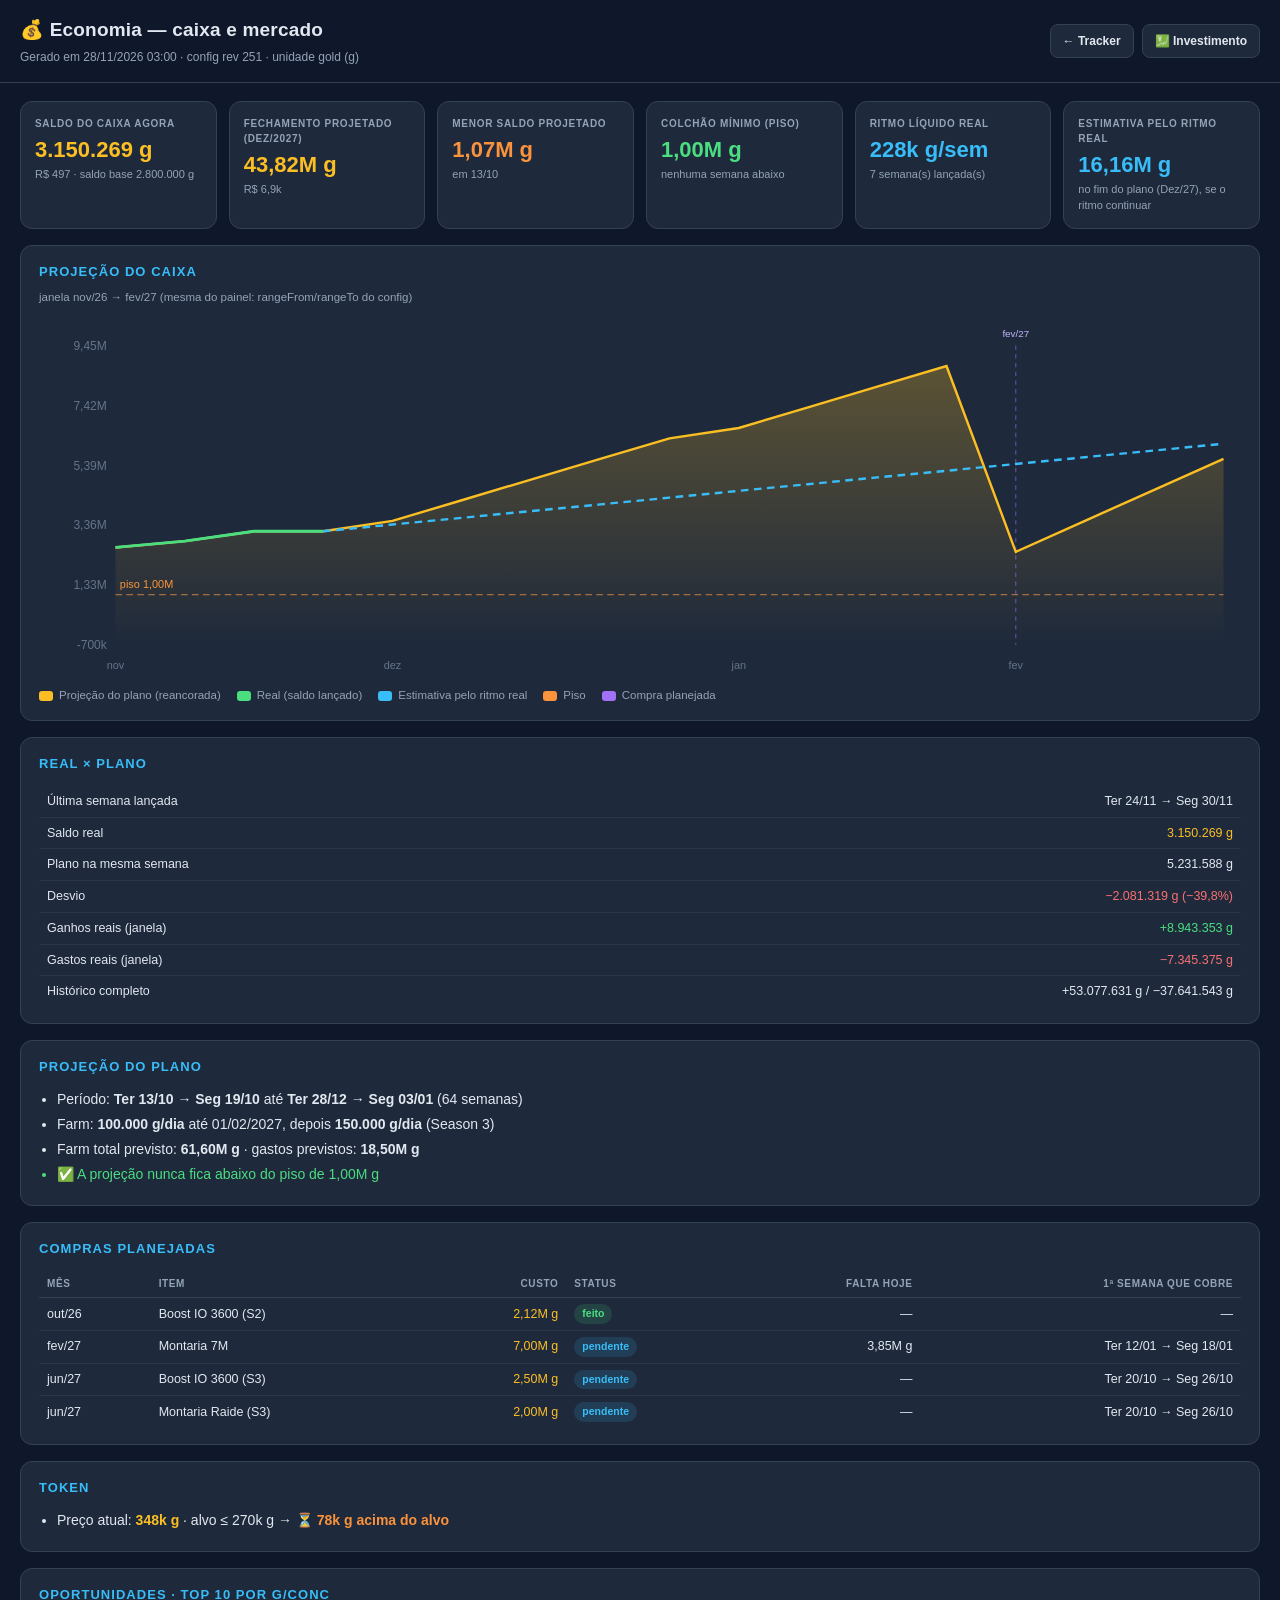
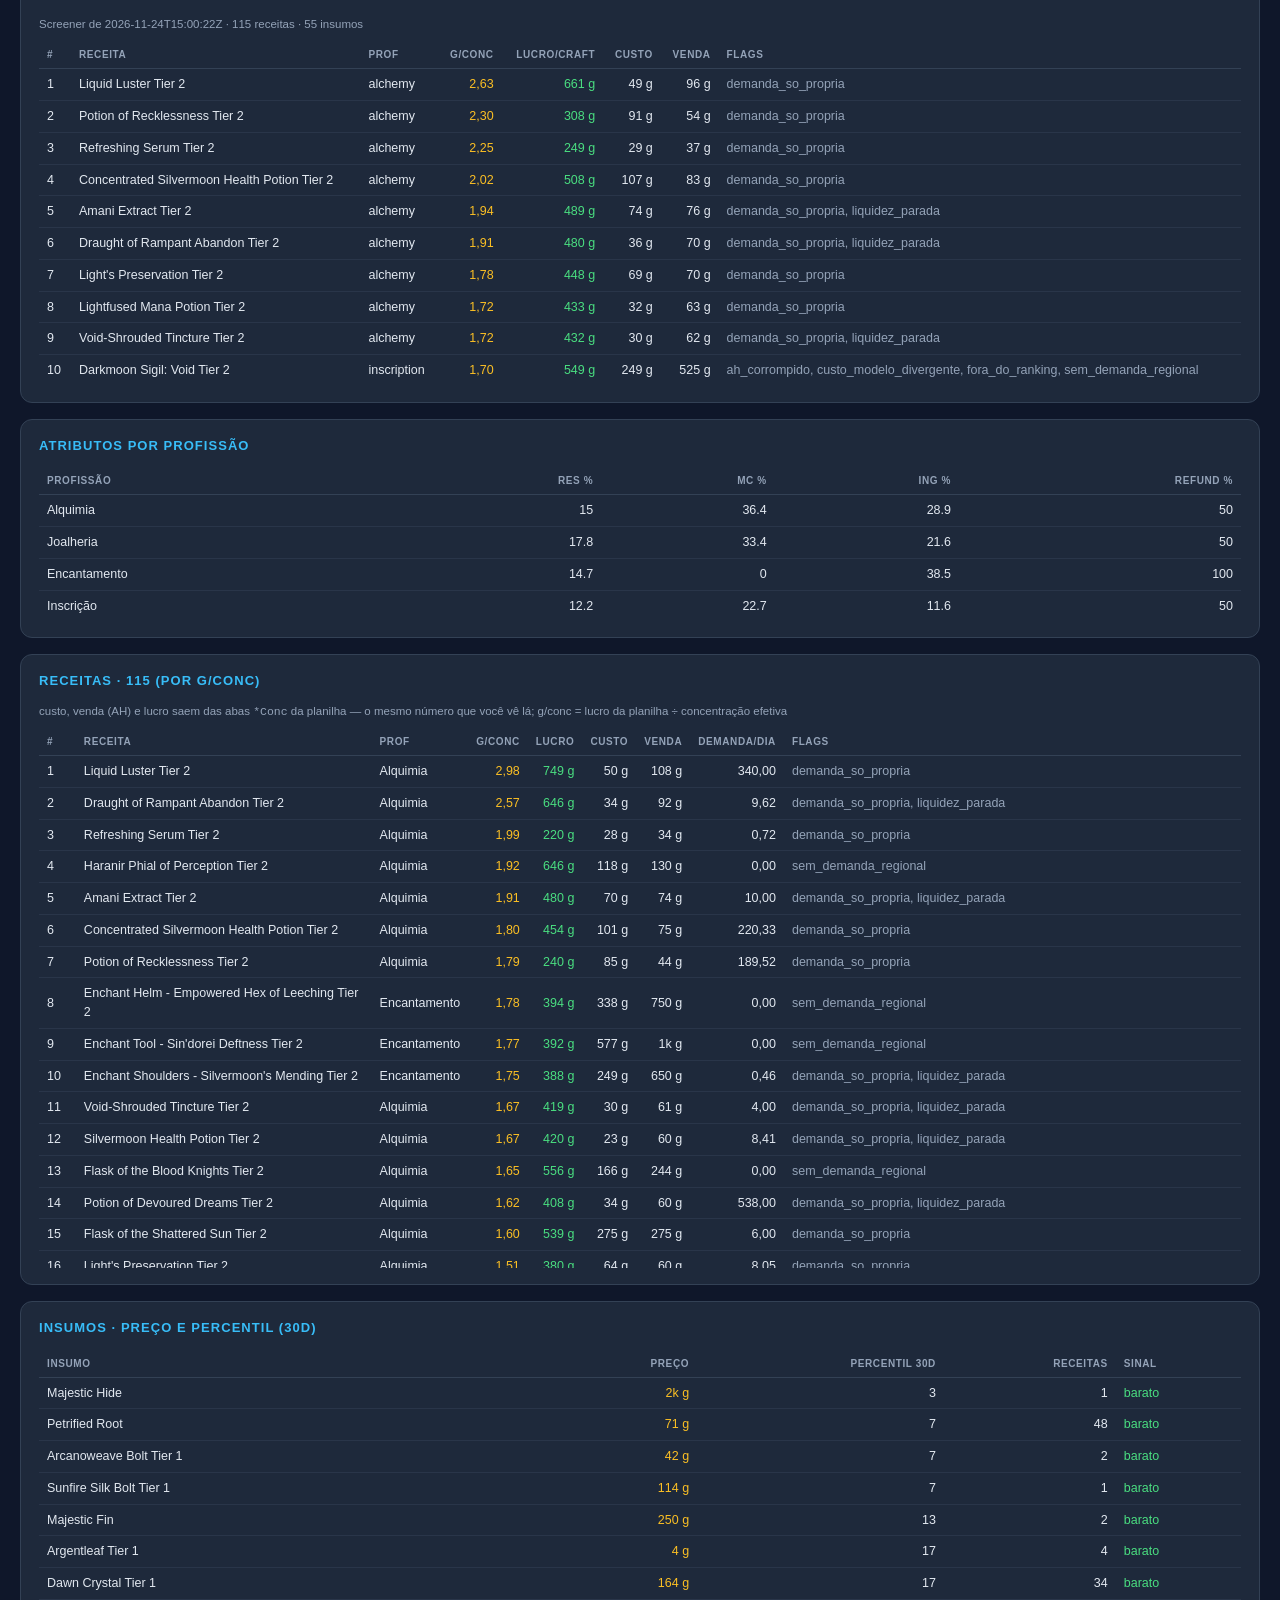
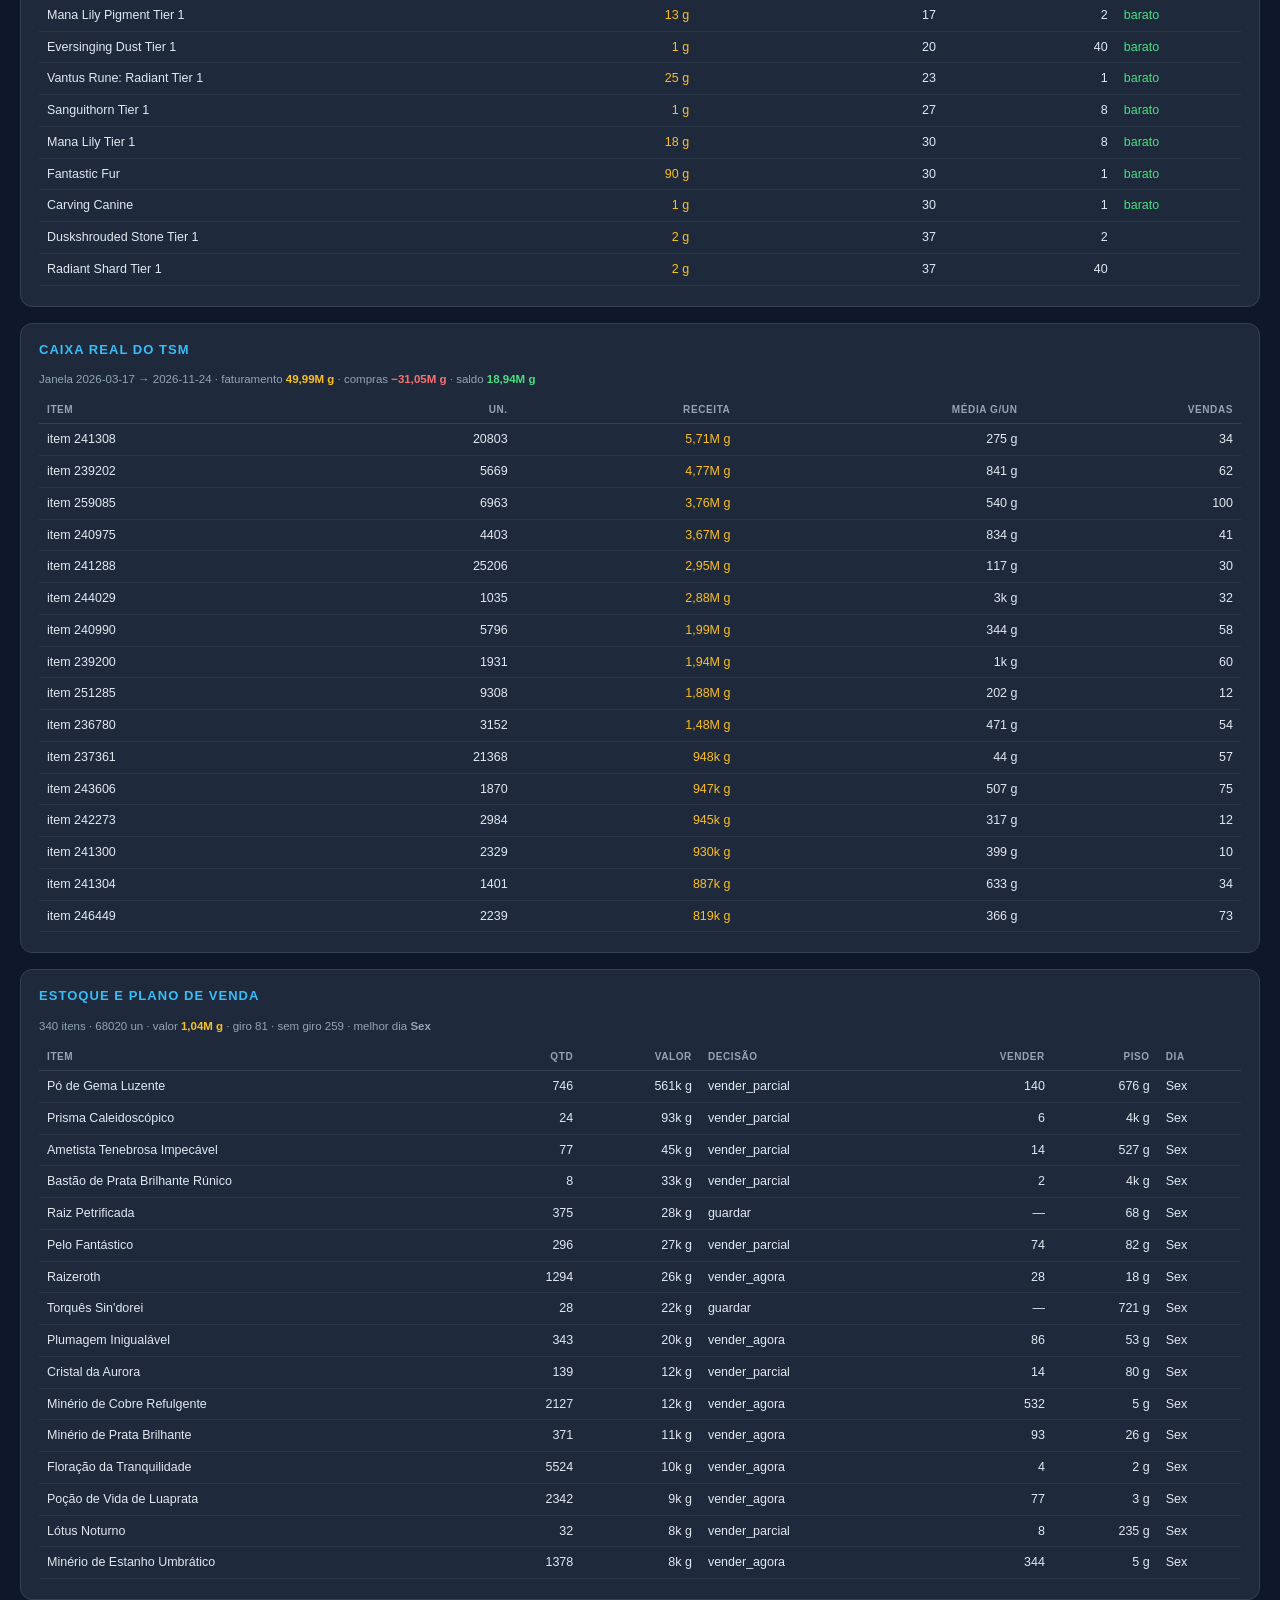
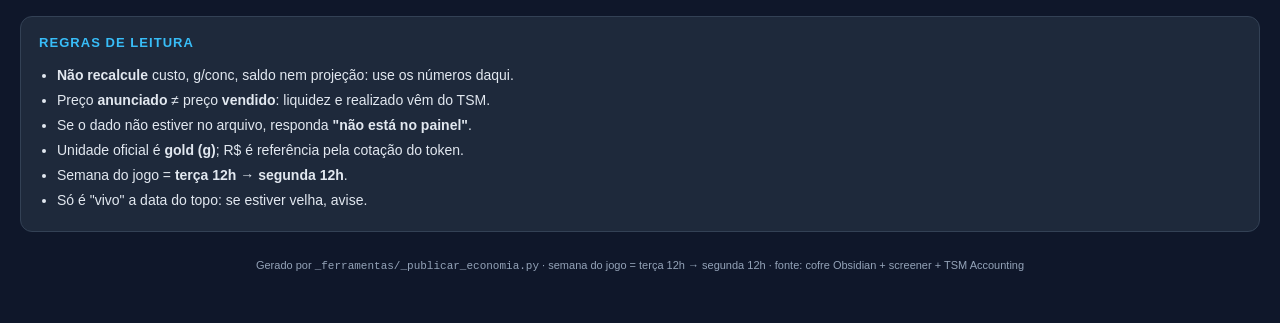
==== economia.html @ d53ebee9 "economia: atualiza painel (28/11 03:00)" ====
<!DOCTYPE html><html lang="pt-BR"><head><meta charset="utf-8">
<meta name="viewport" content="width=device-width, initial-scale=1">
<title>Economia · caixa e mercado — MIDNIGHT</title>
<style>
:root{--bg:#0f172a;--card:#1e293b;--line:#334155;--txt:#e2e8f0;--dim:#94a3b8;
--sky:#38bdf8;--green:#4ade80;--red:#f87171;--amber:#fbbf24;--violet:#a371f7}
*{box-sizing:border-box}
body{margin:0;background:var(--bg);color:var(--txt);
font:14px/1.5 'Inter',-apple-system,BlinkMacSystemFont,'Segoe UI',sans-serif}
a{color:var(--sky);text-decoration:none}
header{display:flex;justify-content:space-between;gap:16px;align-items:center;
flex-wrap:wrap;padding:16px 20px;border-bottom:1px solid var(--line)}
header h1{margin:0;font-size:19px;letter-spacing:.2px}
header .sub{color:var(--dim);font-size:12px;margin-top:3px}
header nav{display:flex;gap:8px;flex-wrap:wrap}
header nav a{background:var(--card);border:1px solid var(--line);border-radius:8px;
padding:7px 12px;font-size:12px;font-weight:600;color:var(--txt)}
header nav a:hover{border-color:var(--sky);color:var(--sky)}
main{padding:18px 20px 48px;max-width:1500px;margin:0 auto}
.card{background:var(--card);border:1px solid var(--line);border-radius:12px;
padding:16px 18px;margin-bottom:16px}
.card h2{margin:0 0 12px;font-size:13px;text-transform:uppercase;letter-spacing:.08em;
color:var(--sky);font-weight:700}
.kpis{display:grid;grid-template-columns:repeat(auto-fit,minmax(190px,1fr));gap:12px;margin-bottom:16px}
.kpi{background:var(--card);border:1px solid var(--line);border-radius:12px;padding:14px}
.kpi .l{font-size:10px;text-transform:uppercase;letter-spacing:.07em;color:var(--dim);font-weight:600}
.kpi .v{font-size:22px;font-weight:700;margin-top:6px;line-height:1.15}
.kpi .n{font-size:11px;color:var(--dim);margin-top:4px}
.gold{color:var(--amber)}.pos{color:var(--green)}.neg{color:var(--red)}.warn{color:#fb923c}.sky{color:var(--sky)}
.chart{width:100%;height:auto;display:block}
.legend{display:flex;gap:16px;flex-wrap:wrap;font-size:11.5px;color:var(--dim);margin-top:10px}
.legend span{display:inline-flex;align-items:center;gap:6px}
.legend i{width:14px;height:10px;border-radius:3px;display:inline-block}
.cols{display:grid;grid-template-columns:1fr 1fr;gap:16px}
@media (max-width:900px){.cols{grid-template-columns:1fr}}
table{width:100%;border-collapse:collapse;font-size:12.5px}
th{text-align:left;font-size:10px;text-transform:uppercase;letter-spacing:.06em;
color:var(--dim);padding:6px 8px;border-bottom:1px solid var(--line);position:sticky;top:0;background:var(--card)}
td{padding:6px 8px;border-bottom:1px solid rgba(51,65,85,.55);font-variant-numeric:tabular-nums}
tr:last-child td{border-bottom:none}
td.r,th.r{text-align:right}
ul.tight{margin:0;padding-left:18px}
ul.tight li{margin:4px 0}
.pill{display:inline-block;padding:2px 8px;border-radius:999px;font-size:10.5px;font-weight:700}
.pill.ok{background:rgba(74,222,128,.14);color:var(--green)}
.pill.pend{background:rgba(56,189,248,.14);color:var(--sky)}
.pill.bad{background:rgba(248,113,113,.14);color:var(--red)}
pre.mono{background:#0b1220;border:1px solid var(--line);border-radius:10px;padding:12px;
overflow:auto;max-height:70vh;font:11px/1.35 ui-monospace,SFMono-Regular,Consolas,monospace;color:#cbd5e1}
.tbl-scroll{max-height:60vh;overflow:auto;border-radius:8px}
.tbl-scroll thead th{position:sticky;top:0;background:var(--card);z-index:1}
.dim{color:var(--dim)}
details summary{cursor:pointer;color:var(--sky);font-weight:600;font-size:12px}
footer{color:var(--dim);font-size:11px;text-align:center;margin-top:24px;line-height:1.7}
</style></head><body>
<header><div><h1>💰 Economia — caixa e mercado</h1>
<div class="sub">Gerado em 28/11/2026 03:00 · config rev 251 · unidade gold (g)</div></div>
<nav><a href="index.html">← Tracker</a><a href="investimento.html">💹 Investimento</a></nav></header>
<main>
<section class="kpis"><div class="kpi"><div class="l">Saldo do caixa agora</div><div class="v gold">3.150.269 g</div><div class="n">R$ 497 · saldo base 2.800.000 g</div></div><div class="kpi"><div class="l">Fechamento projetado (Dez/2027)</div><div class="v gold">43,82M g</div><div class="n">R$ 6,9k</div></div><div class="kpi"><div class="l">Menor saldo projetado</div><div class="v warn">1,07M g</div><div class="n">em 13/10</div></div><div class="kpi"><div class="l">Colchão mínimo (piso)</div><div class="v pos">1,00M g</div><div class="n">nenhuma semana abaixo</div></div><div class="kpi"><div class="l">Ritmo líquido real</div><div class="v sky">228k g/sem</div><div class="n">7 semana(s) lançada(s)</div></div><div class="kpi"><div class="l">Estimativa pelo ritmo real</div><div class="v sky">16,16M g</div><div class="n">no fim do plano (Dez/27), se o ritmo continuar</div></div></section>
<section class="card"><h2>Projeção do caixa</h2><div style="color:var(--dim);font-size:11.5px;margin:-4px 0 10px">janela nov/26 → fev/27 (mesma do painel: rangeFrom/rangeTo do config)</div><svg viewBox="0 0 1100 330" class="chart" role="img" aria-label="projeção do caixa"><defs><linearGradient id="gproj" x1="0" y1="0" x2="0" y2="1"><stop offset="0" stop-color="#fbbf24" stop-opacity=".28"/><stop offset="1" stop-color="#fbbf24" stop-opacity="0"/></linearGradient></defs><line x1="70" y1="300.0" x2="1084" y2="300.0" stroke="#1e293b"/><text x="62" y="304.0" fill="#64748b" font-size="11" text-anchor="end">-700k</text><line x1="70" y1="245.2" x2="1084" y2="245.2" stroke="#1e293b"/><text x="62" y="249.2" fill="#64748b" font-size="11" text-anchor="end">1,33M</text><line x1="70" y1="190.4" x2="1084" y2="190.4" stroke="#1e293b"/><text x="62" y="194.4" fill="#64748b" font-size="11" text-anchor="end">3,36M</text><line x1="70" y1="135.6" x2="1084" y2="135.6" stroke="#1e293b"/><text x="62" y="139.6" fill="#64748b" font-size="11" text-anchor="end">5,39M</text><line x1="70" y1="80.8" x2="1084" y2="80.8" stroke="#1e293b"/><text x="62" y="84.8" fill="#64748b" font-size="11" text-anchor="end">7,42M</text><line x1="70" y1="26.0" x2="1084" y2="26.0" stroke="#1e293b"/><text x="62" y="30.0" fill="#64748b" font-size="11" text-anchor="end">9,45M</text><line x1="70" y1="254.1" x2="1084" y2="254.1" stroke="#fb923c" stroke-dasharray="6 4" opacity=".6"/><text x="74" y="248.1" fill="#fb923c" font-size="10">piso 1,00M</text><line x1="893.9" y1="26" x2="893.9" y2="300" stroke="#a371f7" stroke-dasharray="4 4" opacity=".55"/><text x="893.9" y="18" fill="#c4b5fd" font-size="9" text-anchor="middle">fev/27</text><polygon points="70,300.0 70.0,210.9 133.4,205.1 196.8,196.1 260.1,196.1 323.5,186.6 386.9,167.7 450.2,148.8 513.6,129.9 577.0,111.1 640.4,101.6 703.8,82.7 767.1,63.8 830.5,44.9 893.9,214.9 957.2,186.5 1020.6,158.2 1084.0,129.9 1084.0,300.0" fill="url(#gproj)"/><polyline points="70.0,210.9 133.4,205.1 196.8,196.1 260.1,196.1 323.5,186.6 386.9,167.7 450.2,148.8 513.6,129.9 577.0,111.1 640.4,101.6 703.8,82.7 767.1,63.8 830.5,44.9 893.9,214.9 957.2,186.5 1020.6,158.2 1084.0,129.9" fill="none" stroke="#fbbf24" stroke-width="2.2"/><polyline points="70.0,210.9 133.4,205.1 196.8,196.1 260.1,196.1" fill="none" stroke="#4ade80" stroke-width="2.6"/><polyline points="260.1,196.1 323.5,189.9 386.9,183.8 450.2,177.6 513.6,171.5 577.0,165.3 640.4,159.1 703.8,153.0 767.1,146.8 830.5,140.7 893.9,134.5 957.2,128.3 1020.6,122.2 1084.0,116.0" fill="none" stroke="#38bdf8" stroke-width="2.2" stroke-dasharray="7 5"/><text x="70.0" y="322" fill="#64748b" font-size="10" text-anchor="middle">nov</text><text x="323.5" y="322" fill="#64748b" font-size="10" text-anchor="middle">dez</text><text x="640.4" y="322" fill="#64748b" font-size="10" text-anchor="middle">jan</text><text x="893.9" y="322" fill="#64748b" font-size="10" text-anchor="middle">fev</text></svg><div class="legend"><span><i style="background:#fbbf24"></i>Projeção do plano (reancorada)</span><span><i style="background:#4ade80"></i>Real (saldo lançado)</span><span><i style="background:#38bdf8"></i>Estimativa pelo ritmo real</span><span><i style="background:#fb923c"></i>Piso</span><span><i style="background:#a371f7"></i>Compra planejada</span></div></section>
<section class="card"><h2>Real × plano</h2><table><tr><td>Última semana lançada</td><td class="r">Ter 24/11 → Seg 30/11</td></tr><tr><td>Saldo real</td><td class="r gold">3.150.269 g</td></tr><tr><td>Plano na mesma semana</td><td class="r">5.231.588 g</td></tr><tr><td>Desvio</td><td class="r neg">−2.081.319 g (−39,8%)</td></tr><tr><td>Ganhos reais (janela)</td><td class="r pos">+8.943.353 g</td></tr><tr><td>Gastos reais (janela)</td><td class="r neg">−7.345.375 g</td></tr><tr><td>Histórico completo</td><td class="r">+53.077.631 g / −37.641.543 g</td></tr></table></section>
<section class="card"><h2>Projeção do plano</h2><ul class="tight"><li>Período: <b>Ter 13/10 → Seg 19/10</b> até <b>Ter 28/12 → Seg 03/01</b> (64 semanas)</li><li>Farm: <b>100.000 g/dia</b> até 01/02/2027, depois <b>150.000 g/dia</b> (Season 3)</li><li>Farm total previsto: <b>61,60M g</b> · gastos previstos: <b>18,50M g</b></li><li class="pos">✅ A projeção nunca fica abaixo do piso de 1,00M g</li></ul></section>
<section class="card"><h2>Compras planejadas</h2><table><thead><tr><th>Mês</th><th>Item</th><th class="r">Custo</th><th>Status</th><th class="r">Falta hoje</th><th class="r">1ª semana que cobre</th></tr></thead><tbody><tr><td>out/26</td><td>Boost IO 3600 (S2)</td><td class="r gold">2,12M g</td><td><span class="pill ok">feito</span></td><td class="r">—</td><td class="r">—</td></tr><tr><td>fev/27</td><td>Montaria 7M</td><td class="r gold">7,00M g</td><td><span class="pill pend">pendente</span></td><td class="r">3,85M g</td><td class="r">Ter 12/01 → Seg 18/01</td></tr><tr><td>jun/27</td><td>Boost IO 3600 (S3)</td><td class="r gold">2,50M g</td><td><span class="pill pend">pendente</span></td><td class="r">—</td><td class="r">Ter 20/10 → Seg 26/10</td></tr><tr><td>jun/27</td><td>Montaria Raide (S3)</td><td class="r gold">2,00M g</td><td><span class="pill pend">pendente</span></td><td class="r">—</td><td class="r">Ter 20/10 → Seg 26/10</td></tr></tbody></table></section>
<section class="card"><h2>Token</h2><ul class="tight"><li>Preço atual: <b class="gold">348k g</b> · alvo ≤ 270k g → <b class="warn">⏳ 78k g acima do alvo</b></li></ul></section>
<section class="card"><h2>Oportunidades · top 10 por g/conc</h2><div class="sub" style="color:var(--dim);font-size:11.5px;margin-bottom:8px">Screener de 2026-11-24T15:00:22Z · 115 receitas · 55 insumos</div><table><thead><tr><th>#</th><th>Receita</th><th>Prof</th><th class="r">g/conc</th><th class="r">lucro/craft</th><th class="r">custo</th><th class="r">venda</th><th>flags</th></tr></thead><tbody><tr><td>1</td><td>Liquid Luster Tier 2</td><td>alchemy</td><td class="r gold">2,63</td><td class="r pos">661 g</td><td class="r">49 g</td><td class="r">96 g</td><td class="dim">demanda_so_propria</td></tr><tr><td>2</td><td>Potion of Recklessness Tier 2</td><td>alchemy</td><td class="r gold">2,30</td><td class="r pos">308 g</td><td class="r">91 g</td><td class="r">54 g</td><td class="dim">demanda_so_propria</td></tr><tr><td>3</td><td>Refreshing Serum Tier 2</td><td>alchemy</td><td class="r gold">2,25</td><td class="r pos">249 g</td><td class="r">29 g</td><td class="r">37 g</td><td class="dim">demanda_so_propria</td></tr><tr><td>4</td><td>Concentrated Silvermoon Health Potion Tier 2</td><td>alchemy</td><td class="r gold">2,02</td><td class="r pos">508 g</td><td class="r">107 g</td><td class="r">83 g</td><td class="dim">demanda_so_propria</td></tr><tr><td>5</td><td>Amani Extract Tier 2</td><td>alchemy</td><td class="r gold">1,94</td><td class="r pos">489 g</td><td class="r">74 g</td><td class="r">76 g</td><td class="dim">demanda_so_propria, liquidez_parada</td></tr><tr><td>6</td><td>Draught of Rampant Abandon Tier 2</td><td>alchemy</td><td class="r gold">1,91</td><td class="r pos">480 g</td><td class="r">36 g</td><td class="r">70 g</td><td class="dim">demanda_so_propria, liquidez_parada</td></tr><tr><td>7</td><td>Light&#x27;s Preservation Tier 2</td><td>alchemy</td><td class="r gold">1,78</td><td class="r pos">448 g</td><td class="r">69 g</td><td class="r">70 g</td><td class="dim">demanda_so_propria</td></tr><tr><td>8</td><td>Lightfused Mana Potion Tier 2</td><td>alchemy</td><td class="r gold">1,72</td><td class="r pos">433 g</td><td class="r">32 g</td><td class="r">63 g</td><td class="dim">demanda_so_propria</td></tr><tr><td>9</td><td>Void-Shrouded Tincture Tier 2</td><td>alchemy</td><td class="r gold">1,72</td><td class="r pos">432 g</td><td class="r">30 g</td><td class="r">62 g</td><td class="dim">demanda_so_propria, liquidez_parada</td></tr><tr><td>10</td><td>Darkmoon Sigil: Void Tier 2</td><td>inscription</td><td class="r gold">1,70</td><td class="r pos">549 g</td><td class="r">249 g</td><td class="r">525 g</td><td class="dim">ah_corrompido, custo_modelo_divergente, fora_do_ranking, sem_demanda_regional</td></tr></tbody></table></section>
<section class="card"><h2>Atributos por profissão</h2><table><thead><tr><th>Profissão</th><th class="r">Res %</th><th class="r">MC %</th><th class="r">Ing %</th><th class="r">Refund %</th></tr></thead><tbody><tr><td>Alquimia</td><td class="r">15</td><td class="r">36.4</td><td class="r">28.9</td><td class="r">50</td></tr><tr><td>Joalheria</td><td class="r">17.8</td><td class="r">33.4</td><td class="r">21.6</td><td class="r">50</td></tr><tr><td>Encantamento</td><td class="r">14.7</td><td class="r">0</td><td class="r">38.5</td><td class="r">100</td></tr><tr><td>Inscrição</td><td class="r">12.2</td><td class="r">22.7</td><td class="r">11.6</td><td class="r">50</td></tr></tbody></table></section>
<section class="card"><h2>Receitas · 115 (por g/conc)</h2><div class="dim" style="font-size:11.5px;margin-bottom:8px">custo, venda (AH) e lucro saem das abas <code>*Conc</code> da planilha — o mesmo número que você vê lá; g/conc = lucro da planilha ÷ concentração efetiva</div><div class="tbl-scroll"><table><thead><tr><th>#</th><th>Receita</th><th>Prof</th><th class="r">g/conc</th><th class="r">lucro</th><th class="r">custo</th><th class="r">venda</th><th class="r">demanda/dia</th><th>flags</th></tr></thead><tbody><tr><td>1</td><td>Liquid Luster Tier 2</td><td>Alquimia</td><td class="r gold">2,98</td><td class="r pos">749 g</td><td class="r">50 g</td><td class="r">108 g</td><td class="r">340,00</td><td class="dim">demanda_so_propria</td></tr><tr><td>2</td><td>Draught of Rampant Abandon Tier 2</td><td>Alquimia</td><td class="r gold">2,57</td><td class="r pos">646 g</td><td class="r">34 g</td><td class="r">92 g</td><td class="r">9,62</td><td class="dim">demanda_so_propria, liquidez_parada</td></tr><tr><td>3</td><td>Refreshing Serum Tier 2</td><td>Alquimia</td><td class="r gold">1,99</td><td class="r pos">220 g</td><td class="r">28 g</td><td class="r">34 g</td><td class="r">0,72</td><td class="dim">demanda_so_propria</td></tr><tr><td>4</td><td>Haranir Phial of Perception Tier 2</td><td>Alquimia</td><td class="r gold">1,92</td><td class="r pos">646 g</td><td class="r">118 g</td><td class="r">130 g</td><td class="r">0,00</td><td class="dim">sem_demanda_regional</td></tr><tr><td>5</td><td>Amani Extract Tier 2</td><td>Alquimia</td><td class="r gold">1,91</td><td class="r pos">480 g</td><td class="r">70 g</td><td class="r">74 g</td><td class="r">10,00</td><td class="dim">demanda_so_propria, liquidez_parada</td></tr><tr><td>6</td><td>Concentrated Silvermoon Health Potion Tier 2</td><td>Alquimia</td><td class="r gold">1,80</td><td class="r pos">454 g</td><td class="r">101 g</td><td class="r">75 g</td><td class="r">220,33</td><td class="dim">demanda_so_propria</td></tr><tr><td>7</td><td>Potion of Recklessness Tier 2</td><td>Alquimia</td><td class="r gold">1,79</td><td class="r pos">240 g</td><td class="r">85 g</td><td class="r">44 g</td><td class="r">189,52</td><td class="dim">demanda_so_propria</td></tr><tr><td>8</td><td>Enchant Helm - Empowered Hex of Leeching Tier 2</td><td>Encantamento</td><td class="r gold">1,78</td><td class="r pos">394 g</td><td class="r">338 g</td><td class="r">750 g</td><td class="r">0,00</td><td class="dim">sem_demanda_regional</td></tr><tr><td>9</td><td>Enchant Tool - Sin&#x27;dorei Deftness Tier 2</td><td>Encantamento</td><td class="r gold">1,77</td><td class="r pos">392 g</td><td class="r">577 g</td><td class="r">1k g</td><td class="r">0,00</td><td class="dim">sem_demanda_regional</td></tr><tr><td>10</td><td>Enchant Shoulders - Silvermoon&#x27;s Mending Tier 2</td><td>Encantamento</td><td class="r gold">1,75</td><td class="r pos">388 g</td><td class="r">249 g</td><td class="r">650 g</td><td class="r">0,46</td><td class="dim">demanda_so_propria, liquidez_parada</td></tr><tr><td>11</td><td>Void-Shrouded Tincture Tier 2</td><td>Alquimia</td><td class="r gold">1,67</td><td class="r pos">419 g</td><td class="r">30 g</td><td class="r">61 g</td><td class="r">4,00</td><td class="dim">demanda_so_propria, liquidez_parada</td></tr><tr><td>12</td><td>Silvermoon Health Potion Tier 2</td><td>Alquimia</td><td class="r gold">1,67</td><td class="r pos">420 g</td><td class="r">23 g</td><td class="r">60 g</td><td class="r">8,41</td><td class="dim">demanda_so_propria, liquidez_parada</td></tr><tr><td>13</td><td>Flask of the Blood Knights Tier 2</td><td>Alquimia</td><td class="r gold">1,65</td><td class="r pos">556 g</td><td class="r">166 g</td><td class="r">244 g</td><td class="r">0,00</td><td class="dim">sem_demanda_regional</td></tr><tr><td>14</td><td>Potion of Devoured Dreams Tier 2</td><td>Alquimia</td><td class="r gold">1,62</td><td class="r pos">408 g</td><td class="r">34 g</td><td class="r">60 g</td><td class="r">538,00</td><td class="dim">demanda_so_propria, liquidez_parada</td></tr><tr><td>15</td><td>Flask of the Shattered Sun Tier 2</td><td>Alquimia</td><td class="r gold">1,60</td><td class="r pos">539 g</td><td class="r">275 g</td><td class="r">275 g</td><td class="r">6,00</td><td class="dim">demanda_so_propria</td></tr><tr><td>16</td><td>Light&#x27;s Preservation Tier 2</td><td>Alquimia</td><td class="r gold">1,51</td><td class="r pos">380 g</td><td class="r">64 g</td><td class="r">60 g</td><td class="r">8,05</td><td class="dim">demanda_so_propria</td></tr><tr><td>17</td><td>Haranir Phial of Finesse Tier 2</td><td>Alquimia</td><td class="r gold">1,51</td><td class="r pos">508 g</td><td class="r">78 g</td><td class="r">100 g</td><td class="r">8,73</td><td class="dim">demanda_so_propria</td></tr><tr><td>18</td><td>Flask of Thalassian Resistance Tier 2</td><td>Alquimia</td><td class="r gold">1,40</td><td class="r pos">472 g</td><td class="r">247 g</td><td class="r">243 g</td><td class="r">0,00</td><td class="dim">sem_demanda_regional</td></tr><tr><td>19</td><td>Flask of the Magisters Tier 2</td><td>Alquimia</td><td class="r gold">1,40</td><td class="r pos">473 g</td><td class="r">161 g</td><td class="r">214 g</td><td class="r">0,00</td><td class="dim">sem_demanda_regional</td></tr><tr><td>20</td><td>Prismatic Focusing Iris Tier 2</td><td>Joalheria</td><td class="r gold">1,34</td><td class="r pos">484 g</td><td class="r">153 g</td><td class="r">401 g</td><td class="r">0,00</td><td class="dim">custo_modelo_divergente, sem_demanda_regional</td></tr><tr><td>21</td><td>Flawless Masterful Peridot Tier 2</td><td>Joalheria</td><td class="r gold">1,32</td><td class="r pos">474 g</td><td class="r">249 g</td><td class="r">455 g</td><td class="r">0,00</td><td class="dim">sem_demanda_regional</td></tr><tr><td>22</td><td>Lightfused Mana Potion Tier 2</td><td>Alquimia</td><td class="r gold">1,28</td><td class="r pos">323 g</td><td class="r">32 g</td><td class="r">48 g</td><td class="r">1,83</td><td class="dim">demanda_so_propria</td></tr><tr><td>23</td><td>Darkmoon Sigil: Blood Tier 2</td><td>Inscrição</td><td class="r gold">1,24</td><td class="r pos">401 g</td><td class="r">207 g</td><td class="r">400 g</td><td class="r">0,00</td><td class="dim">custo_modelo_divergente, sem_demanda_regional</td></tr><tr><td>24</td><td>Haranir Phial of Ingenuity Tier 2</td><td>Alquimia</td><td class="r gold">1,19</td><td class="r pos">402 g</td><td class="r">33 g</td><td class="r">74 g</td><td class="r">0,00</td><td class="dim">sem_demanda_regional</td></tr><tr><td>25</td><td>Light&#x27;s Potential Tier 2</td><td>Alquimia</td><td class="r gold">1,16</td><td class="r pos">291 g</td><td class="r">77 g</td><td class="r">50 g</td><td class="r">111,81</td><td class="dim">demanda_so_propria</td></tr><tr><td>26</td><td>Darkmoon Sigil: Hunt Tier 2</td><td>Inscrição</td><td class="r gold">1,16</td><td class="r pos">376 g</td><td class="r">232 g</td><td class="r">400 g</td><td class="r">0,00</td><td class="dim">ah_corrompido, custo_modelo_divergente, fora_do_ranking, sem_demanda_regional</td></tr><tr><td>27</td><td>Flawless Versatile Amethyst Tier 2</td><td>Joalheria</td><td class="r gold">1,12</td><td class="r pos">403 g</td><td class="r">232 g</td><td class="r">400 g</td><td class="r">0,00</td><td class="dim">sem_demanda_regional</td></tr><tr><td>28</td><td>Stoic Eversong Diamond Tier 2</td><td>Joalheria</td><td class="r gold">1,12</td><td class="r pos">404 g</td><td class="r">414 g</td><td class="r">515 g</td><td class="r">0,00</td><td class="dim">custo_modelo_divergente, sem_demanda_regional</td></tr><tr><td>29</td><td>Thalassian Missive of the Harmonious Tier 2</td><td>Inscrição</td><td class="r gold">1,09</td><td class="r pos">331 g</td><td class="r">49 g</td><td class="r">250 g</td><td class="r">2,75</td><td class="dim">demanda_so_propria, liquidez_parada</td></tr><tr><td>30</td><td>Enchant Chest - Mark of the Magister Tier 2</td><td>Encantamento</td><td class="r gold">1,07</td><td class="r pos">237 g</td><td class="r">424 g</td><td class="r">683 g</td><td class="r">0,00</td><td class="dim">sem_demanda_regional</td></tr><tr><td>31</td><td>Sin&#x27;dorei Lens Tier 2</td><td>Joalheria</td><td class="r gold">0,92</td><td class="r pos">265 g</td><td class="r">50 g</td><td class="r">198 g</td><td class="r">1,50</td><td class="dim">demanda_so_propria</td></tr><tr><td>32</td><td>Enchant Weapon - Worldsoul Cradle Tier 2</td><td>Encantamento</td><td class="r gold">0,92</td><td class="r pos">204 g</td><td class="r">470 g</td><td class="r">699 g</td><td class="r">0,00</td><td class="dim">sem_demanda_regional</td></tr><tr><td>33</td><td>Enchant Weapon - Acuity of the Ren&#x27;dorei Tier 2</td><td>Encantamento</td><td class="r gold">0,92</td><td class="r pos">205 g</td><td class="r">556 g</td><td class="r">790 g</td><td class="r">6,24</td><td class="dim">demanda_so_propria</td></tr><tr><td>34</td><td>Stabilizing Gemstone Bandolier Tier 2</td><td>Joalheria</td><td class="r gold">0,89</td><td class="r pos">322 g</td><td class="r">196 g</td><td class="r">326 g</td><td class="r">0,00</td><td class="dim">sem_demanda_regional</td></tr><tr><td>35</td><td>Flawless Deadly Amethyst Tier 2</td><td>Joalheria</td><td class="r gold">0,89</td><td class="r pos">321 g</td><td class="r">232 g</td><td class="r">348 g</td><td class="r">10,00</td><td class="dim">demanda_so_propria, liquidez_parada</td></tr><tr><td>36</td><td>Flawless Versatile Peridot Tier 2</td><td>Joalheria</td><td class="r gold">0,89</td><td class="r pos">322 g</td><td class="r">249 g</td><td class="r">359 g</td><td class="r">0,00</td><td class="dim">sem_demanda_regional</td></tr><tr><td>37</td><td>Enchant Boots - Farstrider&#x27;s Hunt Tier 2</td><td>Encantamento</td><td class="r gold">0,89</td><td class="r pos">198 g</td><td class="r">287 g</td><td class="r">500 g</td><td class="r">0,00</td><td class="dim">sem_demanda_regional</td></tr><tr><td>38</td><td>Flawless Deadly Peridot Tier 2</td><td>Joalheria</td><td class="r gold">0,88</td><td class="r pos">319 g</td><td class="r">249 g</td><td class="r">357 g</td><td class="r">0,00</td><td class="dim">sem_demanda_regional</td></tr><tr><td>39</td><td>Darkmoon Sigil: Rot Tier 2</td><td>Inscrição</td><td class="r gold">0,86</td><td class="r pos">276 g</td><td class="r">255 g</td><td class="r">350 g</td><td class="r">0,00</td><td class="dim">custo_modelo_divergente, sem_demanda_regional</td></tr><tr><td>40</td><td>Flawless Masterful Lapis Tier 2</td><td>Joalheria</td><td class="r gold">0,85</td><td class="r pos">305 g</td><td class="r">247 g</td><td class="r">348 g</td><td class="r">0,00</td><td class="dim">sem_demanda_regional</td></tr><tr><td>41</td><td>Flawless Quick Amethyst Tier 2</td><td>Joalheria</td><td class="r gold">0,84</td><td class="r pos">303 g</td><td class="r">232 g</td><td class="r">337 g</td><td class="r">4,00</td><td class="dim">demanda_so_propria</td></tr><tr><td>42</td><td>Alluring Nostrum Tier 2</td><td>Alquimia</td><td class="r gold">0,83</td><td class="r pos">208 g</td><td class="r">54 g</td><td class="r">35 g</td><td class="r">0,00</td><td class="dim">sem_demanda_regional</td></tr><tr><td>43</td><td>Kaleidoscopic Prism Tier 2</td><td>Joalheria</td><td class="r gold">0,82</td><td class="r pos">237 g</td><td class="r">492 g</td><td class="r">459 g</td><td class="r">21,30</td><td class="dim">demanda_so_propria</td></tr><tr><td>44</td><td>Enchant Tool - Ren&#x27;dorei Ingenuity Tier 2</td><td>Encantamento</td><td class="r gold">0,81</td><td class="r pos">179 g</td><td class="r">552 g</td><td class="r">760 g</td><td class="r">0,00</td><td class="dim">sem_demanda_regional</td></tr><tr><td>45</td><td>Enlightenment Tonic Tier 2</td><td>Alquimia</td><td class="r gold">0,81</td><td class="r pos">89 g</td><td class="r">18 g</td><td class="r">15 g</td><td class="r">0,00</td><td class="dim">sem_demanda_regional</td></tr><tr><td>46</td><td>Enchant Tool - Amani Resourcefulness Tier 2</td><td>Encantamento</td><td class="r gold">0,80</td><td class="r pos">178 g</td><td class="r">343 g</td><td class="r">539 g</td><td class="r">0,00</td><td class="dim">sem_demanda_regional</td></tr><tr><td>47</td><td>Sunglass Vial Tier 2</td><td>Joalheria</td><td class="r gold">0,78</td><td class="r pos">225 g</td><td class="r">32 g</td><td class="r">162 g</td><td class="r">22,36</td><td class="dim">demanda_so_propria</td></tr><tr><td>48</td><td>Flawless Masterful Amethyst Tier 2</td><td>Joalheria</td><td class="r gold">0,75</td><td class="r pos">271 g</td><td class="r">232 g</td><td class="r">316 g</td><td class="r">0,00</td><td class="dim">sem_demanda_regional</td></tr><tr><td>49</td><td>Flawless Deadly Garnet Tier 2</td><td>Joalheria</td><td class="r gold">0,75</td><td class="r pos">271 g</td><td class="r">266 g</td><td class="r">338 g</td><td class="r">0,00</td><td class="dim">sem_demanda_regional</td></tr><tr><td>50</td><td>Flawless Quick Peridot Tier 2</td><td>Joalheria</td><td class="r gold">0,74</td><td class="r pos">267 g</td><td class="r">249 g</td><td class="r">325 g</td><td class="r">0,00</td><td class="dim">sem_demanda_regional</td></tr><tr><td>51</td><td>Enchant Boots - Shaladrassil&#x27;s Roots Tier 2</td><td>Encantamento</td><td class="r gold">0,72</td><td class="r pos">158 g</td><td class="r">503 g</td><td class="r">688 g</td><td class="r">4,23</td><td class="dim">demanda_so_propria</td></tr><tr><td>52</td><td>Flawless Deadly Lapis Tier 2</td><td>Joalheria</td><td class="r gold">0,71</td><td class="r pos">254 g</td><td class="r">247 g</td><td class="r">316 g</td><td class="r">0,00</td><td class="dim">sem_demanda_regional</td></tr><tr><td>53</td><td>Flawless Quick Lapis Tier 2</td><td>Joalheria</td><td class="r gold">0,70</td><td class="r pos">254 g</td><td class="r">247 g</td><td class="r">316 g</td><td class="r">2,00</td><td class="dim">demanda_so_propria, liquidez_parada</td></tr><tr><td>54</td><td>Flawless Masterful Garnet Tier 2</td><td>Joalheria</td><td class="r gold">0,69</td><td class="r pos">249 g</td><td class="r">266 g</td><td class="r">324 g</td><td class="r">0,00</td><td class="dim">sem_demanda_regional</td></tr><tr><td>55</td><td>Enchant Shoulders - Akil&#x27;zon&#x27;s Swiftness Tier 2</td><td>Encantamento</td><td class="r gold">0,68</td><td class="r pos">151 g</td><td class="r">247 g</td><td class="r">411 g</td><td class="r">0,00</td><td class="dim">sem_demanda_regional</td></tr><tr><td>56</td><td>Enchant Weapon - Rite of the Hash&#x27;ey Tier 2</td><td>Encantamento</td><td class="r gold">0,67</td><td class="r pos">148 g</td><td class="r">500 g</td><td class="r">675 g</td><td class="r">0,00</td><td class="dim">sem_demanda_regional</td></tr><tr><td>57</td><td>Darkmoon Sigil: Void Tier 2</td><td>Inscrição</td><td class="r gold">0,66</td><td class="r pos">212 g</td><td class="r">239 g</td><td class="r">297 g</td><td class="r">0,00</td><td class="dim">ah_corrompido, custo_modelo_divergente, fora_do_ranking, sem_demanda_regional</td></tr><tr><td>58</td><td>Powerful Eversong Diamond Tier 2</td><td>Joalheria</td><td class="r gold">0,66</td><td class="r pos">238 g</td><td class="r">414 g</td><td class="r">411 g</td><td class="r">0,00</td><td class="dim">custo_modelo_divergente, sem_demanda_regional</td></tr><tr><td>59</td><td>Enchant Tool - Haranir Multicrafting Tier 2</td><td>Encantamento</td><td class="r gold">0,65</td><td class="r pos">144 g</td><td class="r">577 g</td><td class="r">751 g</td><td class="r">1,50</td><td class="dim">demanda_so_propria, liquidez_parada</td></tr><tr><td>60</td><td>Indecipherable Eversong Diamond Tier 2</td><td>Joalheria</td><td class="r gold">0,65</td><td class="r pos">236 g</td><td class="r">414 g</td><td class="r">409 g</td><td class="r">0,00</td><td class="dim">custo_modelo_divergente, sem_demanda_regional</td></tr><tr><td>61</td><td>Enchant Helm - Empowered Rune of Avoidance Tier 2</td><td>Encantamento</td><td class="r gold">0,63</td><td class="r pos">141 g</td><td class="r">340 g</td><td class="r">499 g</td><td class="r">0,00</td><td class="dim">sem_demanda_regional</td></tr><tr><td>62</td><td>Enchant Shoulders - Amirdrassil&#x27;s Grace Tier 2</td><td>Encantamento</td><td class="r gold">0,60</td><td class="r pos">132 g</td><td class="r">340 g</td><td class="r">490 g</td><td class="r">0,00</td><td class="dim">sem_demanda_regional</td></tr><tr><td>63</td><td>Thalassian Missive of Resourcefulness Tier 2</td><td>Inscrição</td><td class="r gold">0,59</td><td class="r pos">179 g</td><td class="r">49 g</td><td class="r">150 g</td><td class="r">0,00</td><td class="dim">sem_demanda_regional</td></tr><tr><td>64</td><td>Telluric Eversong Diamond Tier 2</td><td>Joalheria</td><td class="r gold">0,58</td><td class="r pos">210 g</td><td class="r">414 g</td><td class="r">393 g</td><td class="r">0,00</td><td class="dim">custo_modelo_divergente, sem_demanda_regional</td></tr><tr><td>65</td><td>Flawless Versatile Garnet Tier 2</td><td>Joalheria</td><td class="r gold">0,58</td><td class="r pos">209 g</td><td class="r">266 g</td><td class="r">299 g</td><td class="r">6,00</td><td class="dim">demanda_so_propria</td></tr><tr><td>66</td><td>Flawless Quick Garnet Tier 2</td><td>Joalheria</td><td class="r gold">0,57</td><td class="r pos">205 g</td><td class="r">266 g</td><td class="r">297 g</td><td class="r">2,00</td><td class="dim">demanda_so_propria, liquidez_parada</td></tr><tr><td>67</td><td>Enchant Helm - Empowered Blessing of Speed Tier 2</td><td>Encantamento</td><td class="r gold">0,57</td><td class="r pos">126 g</td><td class="r">340 g</td><td class="r">484 g</td><td class="r">4,00</td><td class="dim">demanda_so_propria, liquidez_parada</td></tr><tr><td>68</td><td>Thalassian Missive of Ingenuity Tier 2</td><td>Inscrição</td><td class="r gold">0,54</td><td class="r pos">163 g</td><td class="r">49 g</td><td class="r">140 g</td><td class="r">0,00</td><td class="dim">sem_demanda_regional</td></tr><tr><td>69</td><td>Flawless Versatile Lapis Tier 2</td><td>Joalheria</td><td class="r gold">0,51</td><td class="r pos">184 g</td><td class="r">247 g</td><td class="r">272 g</td><td class="r">0,00</td><td class="dim">sem_demanda_regional</td></tr><tr><td>70</td><td>Thalassian Missive of the Fireflash Tier 2</td><td>Inscrição</td><td class="r gold">0,49</td><td class="r pos">150 g</td><td class="r">49 g</td><td class="r">131 g</td><td class="r">6,00</td><td class="dim">demanda_so_propria, liquidez_parada</td></tr><tr><td>71</td><td>Thalassian Missive of the Feverflare Tier 2</td><td>Inscrição</td><td class="r gold">0,45</td><td class="r pos">138 g</td><td class="r">49 g</td><td class="r">123 g</td><td class="r">1,60</td><td class="dim">demanda_so_propria, liquidez_parada</td></tr><tr><td>72</td><td>Thalassian Missive of Crafting Speed Tier 2</td><td>Inscrição</td><td class="r gold">0,44</td><td class="r pos">133 g</td><td class="r">49 g</td><td class="r">120 g</td><td class="r">0,00</td><td class="dim">sem_demanda_regional</td></tr><tr><td>73</td><td>Thalassian Missive of the Aurora Tier 2</td><td>Inscrição</td><td class="r gold">0,44</td><td class="r pos">135 g</td><td class="r">49 g</td><td class="r">121 g</td><td class="r">3,25</td><td class="dim">demanda_so_propria, liquidez_parada</td></tr><tr><td>74</td><td>Thalassian Missive of Perception Tier 2</td><td>Inscrição</td><td class="r gold">0,43</td><td class="r pos">132 g</td><td class="r">49 g</td><td class="r">120 g</td><td class="r">0,00</td><td class="dim">sem_demanda_regional</td></tr><tr><td>75</td><td>Codified Azeroot Tier 2</td><td>Inscrição</td><td class="r gold">0,43</td><td class="r pos">133 g</td><td class="r">133 g</td><td class="r">175 g</td><td class="r">1,33</td><td class="dim">demanda_so_propria, liquidez_parada</td></tr><tr><td>76</td><td>Thalassian Missive of the Quickblade Tier 2</td><td>Inscrição</td><td class="r gold">0,42</td><td class="r pos">128 g</td><td class="r">49 g</td><td class="r">117 g</td><td class="r">0,00</td><td class="dim">sem_demanda_regional</td></tr><tr><td>77</td><td>Munsell Ink Tier 2</td><td>Inscrição</td><td class="r gold">0,42</td><td class="r pos">131 g</td><td class="r">59 g</td><td class="r">64 g</td><td class="r">0,80</td><td class="dim">demanda_so_propria</td></tr><tr><td>78</td><td>Thalassian Missive of the Peerless Tier 2</td><td>Inscrição</td><td class="r gold">0,42</td><td class="r pos">129 g</td><td class="r">49 g</td><td class="r">118 g</td><td class="r">6,50</td><td class="dim">demanda_so_propria, liquidez_parada</td></tr><tr><td>79</td><td>Thalassian Missive of Deftness Tier 2</td><td>Inscrição</td><td class="r gold">0,41</td><td class="r pos">124 g</td><td class="r">49 g</td><td class="r">114 g</td><td class="r">0,00</td><td class="dim">sem_demanda_regional</td></tr><tr><td>80</td><td>Contract: The Hara&#x27;ti Tier 2</td><td>Inscrição</td><td class="r gold">0,41</td><td class="r pos">167 g</td><td class="r">25 g</td><td class="r">127 g</td><td class="r">0,00</td><td class="dim">sem_demanda_regional</td></tr><tr><td>81</td><td>Enchant Ring - Silvermoon&#x27;s Tenacity Tier 2</td><td>Encantamento</td><td class="r gold">0,39</td><td class="r pos">87 g</td><td class="r">218 g</td><td class="r">316 g</td><td class="r">0,00</td><td class="dim">sem_demanda_regional</td></tr><tr><td>82</td><td>Enchant Ring - Zul&#x27;jin&#x27;s Mastery Tier 2</td><td>Encantamento</td><td class="r gold">0,38</td><td class="r pos">84 g</td><td class="r">216 g</td><td class="r">312 g</td><td class="r">0,00</td><td class="dim">sem_demanda_regional</td></tr><tr><td>83</td><td>Enchant Chest - Mark of Nalorakk Tier 2</td><td>Encantamento</td><td class="r gold">0,38</td><td class="r pos">83 g</td><td class="r">372 g</td><td class="r">475 g</td><td class="r">0,00</td><td class="dim">sem_demanda_regional</td></tr><tr><td>84</td><td>Contract: The Singularity Tier 2</td><td>Inscrição</td><td class="r gold">0,35</td><td class="r pos">144 g</td><td class="r">26 g</td><td class="r">112 g</td><td class="r">0,00</td><td class="dim">ah_corrompido, fora_do_ranking, sem_demanda_regional, sem_estoque_agora</td></tr><tr><td>85</td><td>Enchant Boots - Lynx&#x27;s Dexterity Tier 2</td><td>Encantamento</td><td class="r gold">0,35</td><td class="r pos">78 g</td><td class="r">216 g</td><td class="r">306 g</td><td class="r">1,00</td><td class="dim">demanda_so_propria</td></tr><tr><td>86</td><td>Soul Cipher Tier 2</td><td>Inscrição</td><td class="r gold">0,35</td><td class="r pos">107 g</td><td class="r">27 g</td><td class="r">60 g</td><td class="r">0,00</td><td class="dim">sem_demanda_regional</td></tr><tr><td>87</td><td>Thalassian Missive of Finesse Tier 2</td><td>Inscrição</td><td class="r gold">0,34</td><td class="r pos">104 g</td><td class="r">49 g</td><td class="r">101 g</td><td class="r">0,00</td><td class="dim">sem_demanda_regional</td></tr><tr><td>88</td><td>Thalassian Missive of Multicraft Tier 2</td><td>Inscrição</td><td class="r gold">0,33</td><td class="r pos">100 g</td><td class="r">49 g</td><td class="r">98 g</td><td class="r">0,02</td><td class="dim">demanda_so_propria</td></tr><tr><td>89</td><td>Potion of Zealotry Tier 2</td><td>Alquimia</td><td class="r gold">0,32</td><td class="r pos">80 g</td><td class="r">172 g</td><td class="r">34 g</td><td class="r">8,00</td><td class="dim">demanda_so_propria, liquidez_parada</td></tr><tr><td>90</td><td>Enchant Ring - Silvermoon&#x27;s Alacrity Tier 2</td><td>Encantamento</td><td class="r gold">0,31</td><td class="r pos">69 g</td><td class="r">218 g</td><td class="r">299 g</td><td class="r">0,00</td><td class="dim">sem_demanda_regional</td></tr><tr><td>91</td><td>Enchant Weapon - Jan&#x27;alai&#x27;s Precision Tier 2</td><td>Encantamento</td><td class="r gold">0,31</td><td class="r pos">69 g</td><td class="r">700 g</td><td class="r">806 g</td><td class="r">0,00</td><td class="dim">sem_demanda_regional</td></tr><tr><td>92</td><td>Enchant Ring - Nature&#x27;s Fury Tier 2</td><td>Encantamento</td><td class="r gold">0,30</td><td class="r pos">67 g</td><td class="r">218 g</td><td class="r">296 g</td><td class="r">0,00</td><td class="dim">sem_demanda_regional</td></tr><tr><td>93</td><td>Enchant Weapon - Berserker&#x27;s Rage Tier 2</td><td>Encantamento</td><td class="r gold">0,26</td><td class="r pos">58 g</td><td class="r">469 g</td><td class="r">551 g</td><td class="r">5,14</td><td class="dim">demanda_so_propria</td></tr><tr><td>94</td><td>Enchant Ring - Eyes of the Eagle Tier 2</td><td>Encantamento</td><td class="r gold">0,24</td><td class="r pos">53 g</td><td class="r">283 g</td><td class="r">351 g</td><td class="r">0,00</td><td class="dim">sem_demanda_regional</td></tr><tr><td>95</td><td>Contract: The Silvermoon Court Tier 2</td><td>Inscrição</td><td class="r gold">0,24</td><td class="r pos">96 g</td><td class="r">25 g</td><td class="r">80 g</td><td class="r">0,00</td><td class="dim">ah_corrompido, fora_do_ranking, sem_demanda_regional</td></tr><tr><td>96</td><td>Contract: The Amani Tribe Tier 2</td><td>Inscrição</td><td class="r gold">0,21</td><td class="r pos">85 g</td><td class="r">26 g</td><td class="r">73 g</td><td class="r">0,00</td><td class="dim">sem_demanda_regional</td></tr><tr><td>97</td><td>Vantus Rune: Tides Tier 2</td><td>Inscrição</td><td class="r gold">0,21</td><td class="r pos">176 g</td><td class="r">142 g</td><td class="r">209 g</td><td class="r">0,00</td><td class="dim">sem_demanda_regional</td></tr><tr><td>98</td><td>Contract: Zul&#x27;jarra&#x27;s Forces Tier 2</td><td>Inscrição</td><td class="r gold">0,20</td><td class="r pos">81 g</td><td class="r">63 g</td><td class="r">95 g</td><td class="r">0,00</td><td class="dim">sem_demanda_regional</td></tr><tr><td>99</td><td>Sienna Ink Tier 2</td><td>Inscrição</td><td class="r gold">0,12</td><td class="r pos">37 g</td><td class="r">119 g</td><td class="r">52 g</td><td class="r">0,00</td><td class="dim">sem_demanda_regional</td></tr><tr><td>100</td><td>Enchant Tool - Haranir Finesse Tier 2</td><td>Encantamento</td><td class="r gold">0,12</td><td class="r pos">27 g</td><td class="r">345 g</td><td class="r">390 g</td><td class="r">0,00</td><td class="dim">sem_demanda_regional</td></tr><tr><td>101</td><td>Vantus Rune: Radiant Tier 2</td><td>Inscrição</td><td class="r gold">0,12</td><td class="r pos">103 g</td><td class="r">109 g</td><td class="r">140 g</td><td class="r">0,00</td><td class="dim">sem_demanda_regional</td></tr><tr><td>102</td><td>Enchant Shoulders - Flight of the Eagle Tier 2</td><td>Encantamento</td><td class="r gold">0,08</td><td class="r pos">18 g</td><td class="r">19 g</td><td class="r">38 g</td><td class="r">0,00</td><td class="dim">sem_demanda_regional</td></tr><tr><td>103</td><td>Enchant Helm - Rune of Avoidance Tier 2</td><td>Encantamento</td><td class="r gold">0,06</td><td class="r pos">14 g</td><td class="r">19 g</td><td class="r">33 g</td><td class="r">0,00</td><td class="dim">sem_demanda_regional</td></tr><tr><td>104</td><td>Enchant Helm - Hex of Leeching Tier 2</td><td>Encantamento</td><td class="r gold">0,05</td><td class="r pos">11 g</td><td class="r">19 g</td><td class="r">31 g</td><td class="r">0,00</td><td class="dim">ah_corrompido, fora_do_ranking, sem_demanda_regional</td></tr><tr><td>105</td><td>Enchant Weapon - Worldsoul Tenacity Tier 2</td><td>Encantamento</td><td class="r gold">0,02</td><td class="r pos">6 g</td><td class="r">470 g</td><td class="r">500 g</td><td class="r">0,00</td><td class="dim">sem_demanda_regional</td></tr><tr><td>106</td><td>Enchant Tool - Amani Perception Tier 2</td><td>Encantamento</td><td class="r gold">0,01</td><td class="r pos">2 g</td><td class="r">343 g</td><td class="r">363 g</td><td class="r">0,62</td><td class="dim">demanda_so_propria, liquidez_parada</td></tr><tr><td>107</td><td>Enchant Shoulders - Thalassian Recovery Tier 2</td><td>Encantamento</td><td class="r gold">0,01</td><td class="r pos">1 g</td><td class="r">19 g</td><td class="r">21 g</td><td class="r">0,00</td><td class="dim">sem_demanda_regional</td></tr><tr><td>108</td><td>Enchant Chest - Mark of the Rootwarden Tier 2</td><td>Encantamento</td><td class="r gold">0,01</td><td class="r pos">3 g</td><td class="r">615 g</td><td class="r">650 g</td><td class="r">0,00</td><td class="dim">sem_demanda_regional</td></tr><tr><td>109</td><td>Enchant Shoulders - Nature&#x27;s Grace Tier 2</td><td>Encantamento</td><td class="r gold">-0,01</td><td class="r pos">-2 g</td><td class="r">19 g</td><td class="r">18 g</td><td class="r">0,00</td><td class="dim">sem_demanda_regional</td></tr><tr><td>110</td><td>Enchant Helm - Blessing of Speed Tier 2</td><td>Encantamento</td><td class="r gold">-0,02</td><td class="r pos">-4 g</td><td class="r">19 g</td><td class="r">16 g</td><td class="r">0,00</td><td class="dim">sem_demanda_regional</td></tr><tr><td>111</td><td>Enchant Weapon - Arcane Mastery Tier 2</td><td>Encantamento</td><td class="r gold">-0,04</td><td class="r pos">-10 g</td><td class="r">528 g</td><td class="r">546 g</td><td class="r">0,46</td><td class="dim">demanda_so_propria</td></tr><tr><td>112</td><td>Enchant Weapon - Flames of the Sin&#x27;Dorei Tier 2</td><td>Encantamento</td><td class="r gold">-0,10</td><td class="r pos">-22 g</td><td class="r">639 g</td><td class="r">650 g</td><td class="r">0,00</td><td class="dim">sem_demanda_regional</td></tr><tr><td>113</td><td>Enchant Weapon - Strength of Halazzi Tier 2</td><td>Encantamento</td><td class="r gold">-0,45</td><td class="r pos">-99 g</td><td class="r">458 g</td><td class="r">383 g</td><td class="r">0,00</td><td class="dim">sem_demanda_regional</td></tr><tr><td>114</td><td>Enchant Chest - Mark of the Worldsoul Tier 2</td><td>Encantamento</td><td class="r gold">-0,65</td><td class="r pos">-143 g</td><td class="r">1k g</td><td class="r">1k g</td><td class="r">0,00</td><td class="dim">sem_demanda_regional</td></tr><tr><td>115</td><td>Enchant Weapon - Worldsoul Aegis Tier 2</td><td>Encantamento</td><td class="r gold">-0,92</td><td class="r pos">-205 g</td><td class="r">470 g</td><td class="r">290 g</td><td class="r">0,00</td><td class="dim">sem_demanda_regional</td></tr></tbody></table></div></section>
<section class="card"><h2>Insumos · preço e percentil (30d)</h2><div class="tbl-scroll"><table><thead><tr><th>Insumo</th><th class="r">preço</th><th class="r">percentil 30d</th><th class="r">receitas</th><th>sinal</th></tr></thead><tbody><tr><td>Majestic Hide</td><td class="r gold">2k g</td><td class="r">3</td><td class="r">1</td><td class="pos">barato</td></tr><tr><td>Petrified Root</td><td class="r gold">71 g</td><td class="r">7</td><td class="r">48</td><td class="pos">barato</td></tr><tr><td>Arcanoweave Bolt Tier 1</td><td class="r gold">42 g</td><td class="r">7</td><td class="r">2</td><td class="pos">barato</td></tr><tr><td>Sunfire Silk Bolt Tier 1</td><td class="r gold">114 g</td><td class="r">7</td><td class="r">1</td><td class="pos">barato</td></tr><tr><td>Majestic Fin</td><td class="r gold">250 g</td><td class="r">13</td><td class="r">2</td><td class="pos">barato</td></tr><tr><td>Argentleaf Tier 1</td><td class="r gold">4 g</td><td class="r">17</td><td class="r">4</td><td class="pos">barato</td></tr><tr><td>Dawn Crystal Tier 1</td><td class="r gold">164 g</td><td class="r">17</td><td class="r">34</td><td class="pos">barato</td></tr><tr><td>Mana Lily Pigment Tier 1</td><td class="r gold">13 g</td><td class="r">17</td><td class="r">2</td><td class="pos">barato</td></tr><tr><td>Eversinging Dust Tier 1</td><td class="r gold">1 g</td><td class="r">20</td><td class="r">40</td><td class="pos">barato</td></tr><tr><td>Vantus Rune: Radiant Tier 1</td><td class="r gold">25 g</td><td class="r">23</td><td class="r">1</td><td class="pos">barato</td></tr><tr><td>Sanguithorn Tier 1</td><td class="r gold">1 g</td><td class="r">27</td><td class="r">8</td><td class="pos">barato</td></tr><tr><td>Mana Lily Tier 1</td><td class="r gold">18 g</td><td class="r">30</td><td class="r">8</td><td class="pos">barato</td></tr><tr><td>Fantastic Fur</td><td class="r gold">90 g</td><td class="r">30</td><td class="r">1</td><td class="pos">barato</td></tr><tr><td>Carving Canine</td><td class="r gold">1 g</td><td class="r">30</td><td class="r">1</td><td class="pos">barato</td></tr><tr><td>Duskshrouded Stone Tier 1</td><td class="r gold">2 g</td><td class="r">37</td><td class="r">2</td><td class="dim"></td></tr><tr><td>Radiant Shard Tier 1</td><td class="r gold">2 g</td><td class="r">37</td><td class="r">40</td><td class="dim"></td></tr><tr><td>Majestic Claw</td><td class="r gold">44 g</td><td class="r">37</td><td class="r">2</td><td class="dim"></td></tr><tr><td>Sienna Ink Tier 1</td><td class="r gold">84 g</td><td class="r">40</td><td class="r">19</td><td class="dim"></td></tr><tr><td>Mote of Wild Magic</td><td class="r gold">1 g</td><td class="r">43</td><td class="r">24</td><td class="dim"></td></tr><tr><td>Silvermoon Health Potion Tier 1</td><td class="r gold">3 g</td><td class="r">43</td><td class="r">1</td><td class="dim"></td></tr><tr><td>Nocturnal Lotus</td><td class="r gold">261 g</td><td class="r">60</td><td class="r">4</td><td class="dim"></td></tr><tr><td>Mote of Light</td><td class="r gold">1 g</td><td class="r">63</td><td class="r">24</td><td class="dim"></td></tr><tr><td>Argentleaf Pigment Tier 1</td><td class="r gold">27 g</td><td class="r">67</td><td class="r">1</td><td class="dim"></td></tr><tr><td>Cursebound Globe</td><td class="r gold">11 g</td><td class="r">73</td><td class="r">5</td><td class="dim"></td></tr><tr><td>Crystalline Glass Tier 1</td><td class="r gold">6 g</td><td class="r">80</td><td class="r">2</td><td class="dim"></td></tr><tr><td>Refulgent Copper Ingot Tier 1</td><td class="r gold">54 g</td><td class="r">80</td><td class="r">3</td><td class="dim"></td></tr><tr><td>Soul Cipher Tier 1</td><td class="r gold">69 g</td><td class="r">80</td><td class="r">7</td><td class="dim"></td></tr><tr><td>Powder Pigment Tier 1</td><td class="r gold">2 g</td><td class="r">80</td><td class="r">2</td><td class="dim"></td></tr><tr><td>Sanguithorn Pigment Tier 1</td><td class="r gold">16 g</td><td class="r">83</td><td class="r">1</td><td class="dim"></td></tr><tr><td>Azeroot Tier 1</td><td class="r gold">31 g</td><td class="r">87</td><td class="r">11</td><td class="dim"></td></tr><tr><td>Amani Lapis Tier 1</td><td class="r gold">30 g</td><td class="r">90</td><td class="r">1</td><td class="dim"></td></tr><tr><td>Flawless Harandar Peridot Tier 1</td><td class="r gold">61 g</td><td class="r">90</td><td class="r">8</td><td class="dim"></td></tr><tr><td>Munsell Ink Tier 1</td><td class="r gold">10 g</td><td class="r">90</td><td class="r">19</td><td class="dim"></td></tr><tr><td>Neutralized Venom Clot</td><td class="r gold">13 g</td><td class="r">93</td><td class="r">3</td><td class="dim"></td></tr><tr><td>Gloaming Alloy Tier 1</td><td class="r gold">66 g</td><td class="r">93</td><td class="r">1</td><td class="dim"></td></tr><tr><td>Tranquility Bloom Tier 1</td><td class="r gold">2 g</td><td class="r">97</td><td class="r">17</td><td class="dim"></td></tr><tr><td>Flawless Amani Lapis Tier 1</td><td class="r gold">37 g</td><td class="r">97</td><td class="r">7</td><td class="dim"></td></tr><tr><td>Flawless Sanguine Garnet Tier 1</td><td class="r gold">100 g</td><td class="r">97</td><td class="r">5</td><td class="dim"></td></tr><tr><td>Flawless Tenebrous Amethyst Tier 1</td><td class="r gold">31 g</td><td class="r">97</td><td class="r">6</td><td class="dim"></td></tr><tr><td>Tenebrous Amethyst Tier 1</td><td class="r gold">103 g</td><td class="r">100</td><td class="r">1</td><td class="dim"></td></tr><tr><td>Harandar Peridot Tier 1</td><td class="r gold">31 g</td><td class="r">100</td><td class="r">1</td><td class="dim"></td></tr><tr><td>Sanguine Garnet Tier 1</td><td class="r gold">97 g</td><td class="r">100</td><td class="r">1</td><td class="dim"></td></tr><tr><td>Glimmering Gemdust Tier 1</td><td class="r gold">124 g</td><td class="r">100</td><td class="r">20</td><td class="dim"></td></tr><tr><td>Sterling Alloy Tier 1</td><td class="r gold">68 g</td><td class="r">100</td><td class="r">2</td><td class="dim"></td></tr><tr><td>Peerless Plumage</td><td class="r gold">68 g</td><td class="r">100</td><td class="r">1</td><td class="dim"></td></tr><tr><td>Sunglass Vial Tier 1</td><td class="r gold">3 g</td><td class="r">—</td><td class="r">2</td><td class="dim"></td></tr><tr><td>Mote of Pure Void</td><td class="r gold">0 g</td><td class="r">—</td><td class="r">15</td><td class="dim"></td></tr><tr><td>Mote of Primal Energy</td><td class="r gold">1 g</td><td class="r">—</td><td class="r">25</td><td class="dim"></td></tr><tr><td>Eversong Diamond Tier 1</td><td class="r gold">30 g</td><td class="r">—</td><td class="r">4</td><td class="dim"></td></tr><tr><td>Thalassian Songwater</td><td class="r gold">0 g</td><td class="r">—</td><td class="r">6</td><td class="dim"></td></tr><tr><td>Darkmoon Deck: Hunt</td><td class="r gold">138 g</td><td class="r">—</td><td class="r">1</td><td class="dim"></td></tr><tr><td>Lexicologist&#x27;s Vellum</td><td class="r gold">0 g</td><td class="r">—</td><td class="r">20</td><td class="dim"></td></tr><tr><td>Darkmoon Deck: Void</td><td class="r gold">138 g</td><td class="r">—</td><td class="r">1</td><td class="dim"></td></tr><tr><td>Darkmoon Deck: Blood</td><td class="r gold">138 g</td><td class="r">—</td><td class="r">1</td><td class="dim"></td></tr><tr><td>Darkmoon Deck: Rot</td><td class="r gold">138 g</td><td class="r">—</td><td class="r">1</td><td class="dim"></td></tr></tbody></table></div></section>
<section class="card"><h2>Caixa real do TSM</h2><div class="dim" style="font-size:11.5px;margin-bottom:8px">Janela 2026-03-17 → 2026-11-24 · faturamento <b class="gold">49,99M g</b> · compras <b class="neg">−31,05M g</b> · saldo <b class="pos">18,94M g</b></div><div class="tbl-scroll"><table><thead><tr><th>Item</th><th class="r">un.</th><th class="r">receita</th><th class="r">média g/un</th><th class="r">vendas</th></tr></thead><tbody><tr><td>item 241308</td><td class="r">20803</td><td class="r gold">5,71M g</td><td class="r">275 g</td><td class="r">34</td></tr><tr><td>item 239202</td><td class="r">5669</td><td class="r gold">4,77M g</td><td class="r">841 g</td><td class="r">62</td></tr><tr><td>item 259085</td><td class="r">6963</td><td class="r gold">3,76M g</td><td class="r">540 g</td><td class="r">100</td></tr><tr><td>item 240975</td><td class="r">4403</td><td class="r gold">3,67M g</td><td class="r">834 g</td><td class="r">41</td></tr><tr><td>item 241288</td><td class="r">25206</td><td class="r gold">2,95M g</td><td class="r">117 g</td><td class="r">30</td></tr><tr><td>item 244029</td><td class="r">1035</td><td class="r gold">2,88M g</td><td class="r">3k g</td><td class="r">32</td></tr><tr><td>item 240990</td><td class="r">5796</td><td class="r gold">1,99M g</td><td class="r">344 g</td><td class="r">58</td></tr><tr><td>item 239200</td><td class="r">1931</td><td class="r gold">1,94M g</td><td class="r">1k g</td><td class="r">60</td></tr><tr><td>item 251285</td><td class="r">9308</td><td class="r gold">1,88M g</td><td class="r">202 g</td><td class="r">12</td></tr><tr><td>item 236780</td><td class="r">3152</td><td class="r gold">1,48M g</td><td class="r">471 g</td><td class="r">54</td></tr><tr><td>item 237361</td><td class="r">21368</td><td class="r gold">948k g</td><td class="r">44 g</td><td class="r">57</td></tr><tr><td>item 243606</td><td class="r">1870</td><td class="r gold">947k g</td><td class="r">507 g</td><td class="r">75</td></tr><tr><td>item 242273</td><td class="r">2984</td><td class="r gold">945k g</td><td class="r">317 g</td><td class="r">12</td></tr><tr><td>item 241300</td><td class="r">2329</td><td class="r gold">930k g</td><td class="r">399 g</td><td class="r">10</td></tr><tr><td>item 241304</td><td class="r">1401</td><td class="r gold">887k g</td><td class="r">633 g</td><td class="r">34</td></tr><tr><td>item 246449</td><td class="r">2239</td><td class="r gold">819k g</td><td class="r">366 g</td><td class="r">73</td></tr><tr><td>item 236775</td><td class="r">15558</td><td class="r gold">796k g</td><td class="r">51 g</td><td class="r">55</td></tr><tr><td>item 271887</td><td class="r">8166</td><td class="r gold">788k g</td><td class="r">97 g</td><td class="r">13</td></tr><tr><td>item 236777</td><td class="r">12315</td><td class="r gold">599k g</td><td class="r">49 g</td><td class="r">58</td></tr><tr><td>item 237365</td><td class="r">9433</td><td class="r gold">478k g</td><td class="r">51 g</td><td class="r">56</td></tr></tbody></table></div></section>
<section class="card"><h2>Estoque e plano de venda</h2><div class="dim" style="font-size:11.5px;margin-bottom:8px">340 itens · 68020 un · valor <b class="gold">1,04M g</b> · giro 81 · sem giro 259 · melhor dia <b>Sex</b></div><div class="tbl-scroll"><table><thead><tr><th>Item</th><th class="r">qtd</th><th class="r">valor</th><th>decisão</th><th class="r">vender</th><th class="r">piso</th><th>dia</th></tr></thead><tbody><tr><td>Pó de Gema Luzente</td><td class="r">746</td><td class="r">561k g</td><td>vender_parcial</td><td class="r">140</td><td class="r">676 g</td><td>Sex</td></tr><tr><td>Prisma Caleidoscópico</td><td class="r">24</td><td class="r">93k g</td><td>vender_parcial</td><td class="r">6</td><td class="r">4k g</td><td>Sex</td></tr><tr><td>Ametista Tenebrosa Impecável</td><td class="r">77</td><td class="r">45k g</td><td>vender_parcial</td><td class="r">14</td><td class="r">527 g</td><td>Sex</td></tr><tr><td>Bastão de Prata Brilhante Rúnico</td><td class="r">8</td><td class="r">33k g</td><td>vender_parcial</td><td class="r">2</td><td class="r">4k g</td><td>Sex</td></tr><tr><td>Raiz Petrificada</td><td class="r">375</td><td class="r">28k g</td><td>guardar</td><td class="r">—</td><td class="r">68 g</td><td>Sex</td></tr><tr><td>Pelo Fantástico</td><td class="r">296</td><td class="r">27k g</td><td>vender_parcial</td><td class="r">74</td><td class="r">82 g</td><td>Sex</td></tr><tr><td>Raizeroth</td><td class="r">1294</td><td class="r">26k g</td><td>vender_agora</td><td class="r">28</td><td class="r">18 g</td><td>Sex</td></tr><tr><td>Torquês Sin&#x27;dorei</td><td class="r">28</td><td class="r">22k g</td><td>guardar</td><td class="r">—</td><td class="r">721 g</td><td>Sex</td></tr><tr><td>Plumagem Inigualável</td><td class="r">343</td><td class="r">20k g</td><td>vender_agora</td><td class="r">86</td><td class="r">53 g</td><td>Sex</td></tr><tr><td>Cristal da Aurora</td><td class="r">139</td><td class="r">12k g</td><td>vender_parcial</td><td class="r">14</td><td class="r">80 g</td><td>Sex</td></tr><tr><td>Minério de Cobre Refulgente</td><td class="r">2127</td><td class="r">12k g</td><td>vender_agora</td><td class="r">532</td><td class="r">5 g</td><td>Sex</td></tr><tr><td>Minério de Prata Brilhante</td><td class="r">371</td><td class="r">11k g</td><td>vender_agora</td><td class="r">93</td><td class="r">26 g</td><td>Sex</td></tr><tr><td>Floração da Tranquilidade</td><td class="r">5524</td><td class="r">10k g</td><td>vender_agora</td><td class="r">4</td><td class="r">2 g</td><td>Sex</td></tr><tr><td>Poção de Vida de Luaprata</td><td class="r">2342</td><td class="r">9k g</td><td>vender_agora</td><td class="r">77</td><td class="r">3 g</td><td>Sex</td></tr><tr><td>Lótus Noturno</td><td class="r">32</td><td class="r">8k g</td><td>vender_parcial</td><td class="r">8</td><td class="r">235 g</td><td>Sex</td></tr><tr><td>Minério de Estanho Umbrático</td><td class="r">1378</td><td class="r">8k g</td><td>vender_agora</td><td class="r">344</td><td class="r">5 g</td><td>Sex</td></tr><tr><td>Minério de Cobre Refulgente</td><td class="r">280</td><td class="r">8k g</td><td>vender_agora</td><td class="r">70</td><td class="r">25 g</td><td>Sex</td></tr><tr><td>Minério de Prata Brilhante</td><td class="r">1247</td><td class="r">8k g</td><td>vender_agora</td><td class="r">312</td><td class="r">6 g</td><td>Sex</td></tr><tr><td>Asteroide Encalhado</td><td class="r">486</td><td class="r">7k g</td><td>vender_parcial</td><td class="r">10</td><td class="r">13 g</td><td>Sex</td></tr><tr><td>Bentônico Bulboso</td><td class="r">93</td><td class="r">6k g</td><td>vender_agora</td><td class="r">23</td><td class="r">62 g</td><td>Sex</td></tr><tr><td>Minério de Estanho Umbrático</td><td class="r">210</td><td class="r">6k g</td><td>vender_agora</td><td class="r">52</td><td class="r">26 g</td><td>Sex</td></tr><tr><td>Liga Crepuscular</td><td class="r">14</td><td class="r">6k g</td><td>vender_parcial</td><td class="r">4</td><td class="r">372 g</td><td>Sex</td></tr><tr><td>Folhargêntea</td><td class="r">1651</td><td class="r">6k g</td><td>guardar</td><td class="r">—</td><td class="r">3 g</td><td>Sex</td></tr><tr><td>Globo Pragatado</td><td class="r">506</td><td class="r">5k g</td><td>vender_parcial</td><td class="r">5</td><td class="r">9 g</td><td>Sex</td></tr><tr><td>Corante em Pó</td><td class="r">2472</td><td class="r">5k g</td><td>vender_parcial</td><td class="r">618</td><td class="r">2 g</td><td>Sex</td></tr></tbody></table></div></section>
<section class="card"><h2>Regras de leitura</h2><ul class="tight"><li><b>Não recalcule</b> custo, g/conc, saldo nem projeção: use os números daqui.</li><li>Preço <b>anunciado</b> ≠ preço <b>vendido</b>: liquidez e realizado vêm do TSM.</li><li>Se o dado não estiver no arquivo, responda <b>"não está no painel"</b>.</li><li>Unidade oficial é <b>gold (g)</b>; R$ é referência pela cotação do token.</li><li>Semana do jogo = <b>terça 12h → segunda 12h</b>.</li><li>Só é "vivo" a data do topo: se estiver velha, avise.</li></ul></section>
<footer>Gerado por <code>_ferramentas/_publicar_economia.py</code> · semana do jogo = terça 12h → segunda 12h · fonte: cofre Obsidian + screener + TSM Accounting</footer>
</main></body></html>
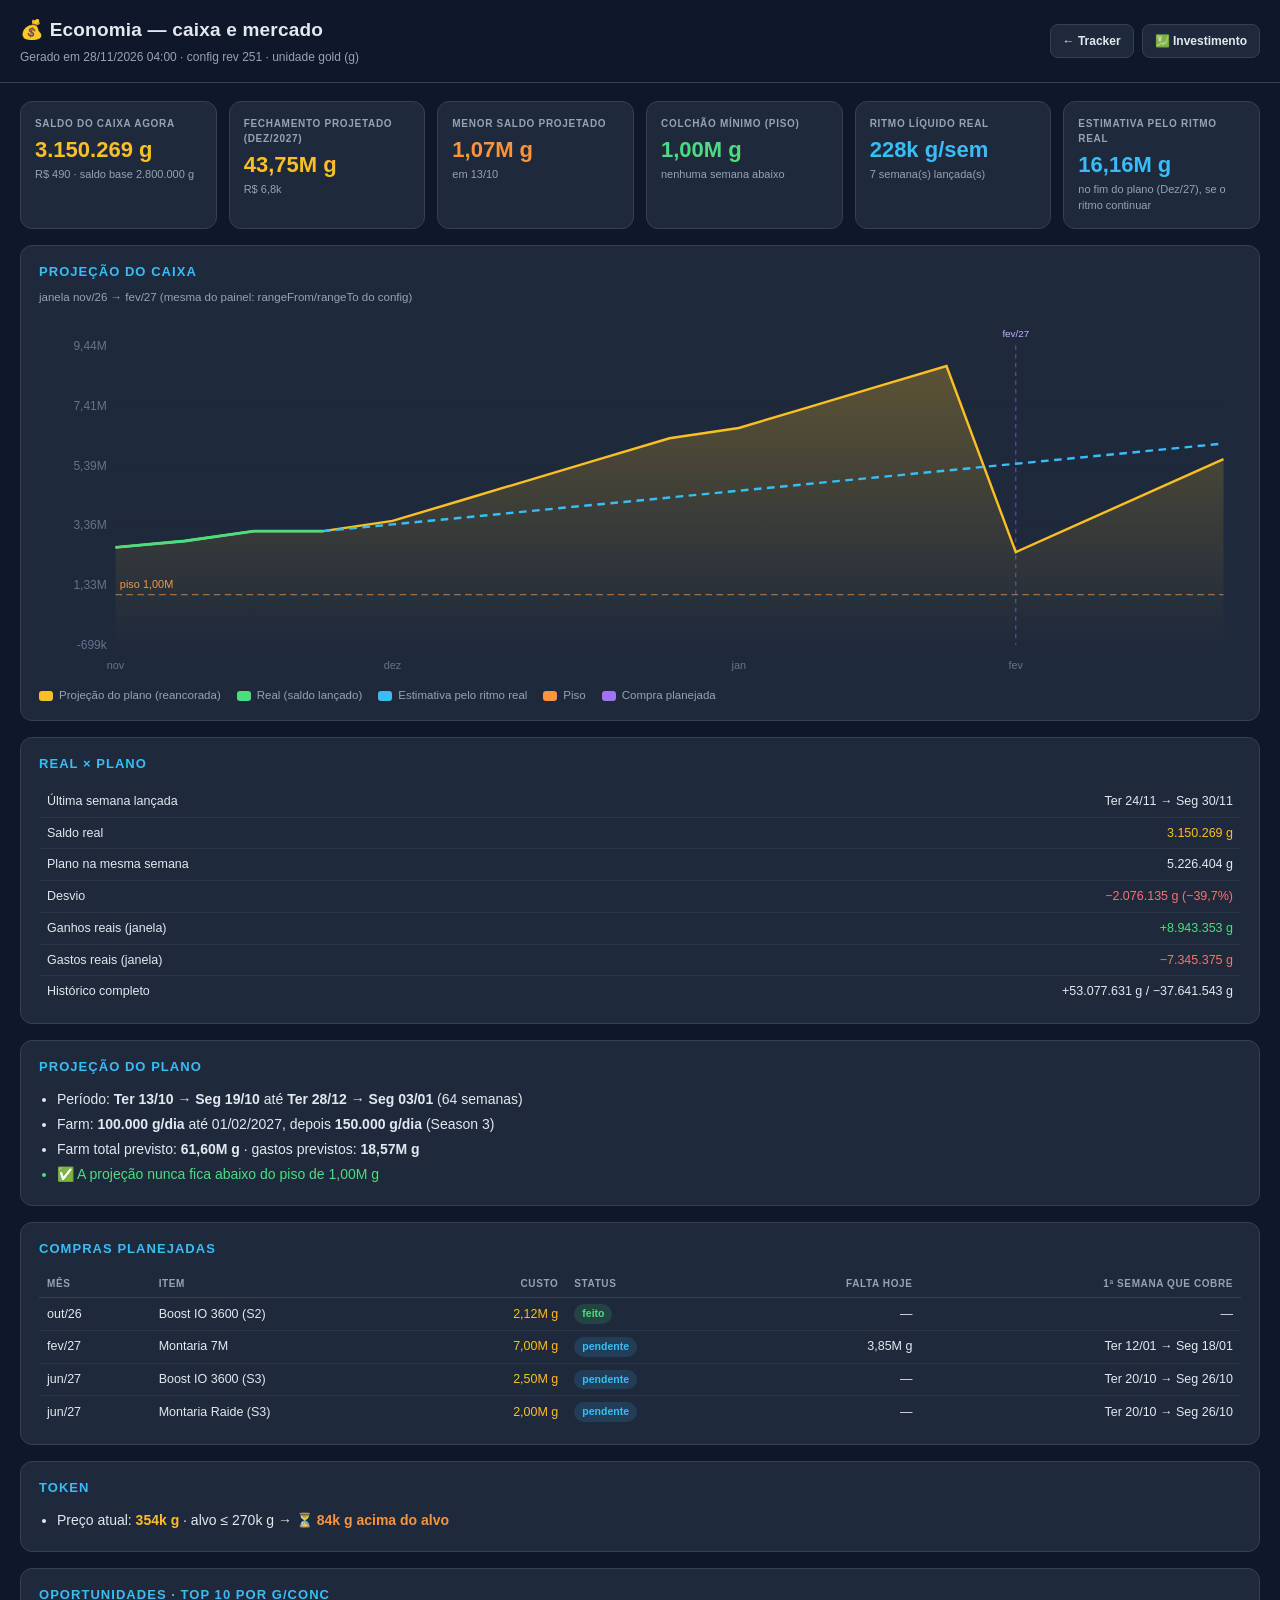
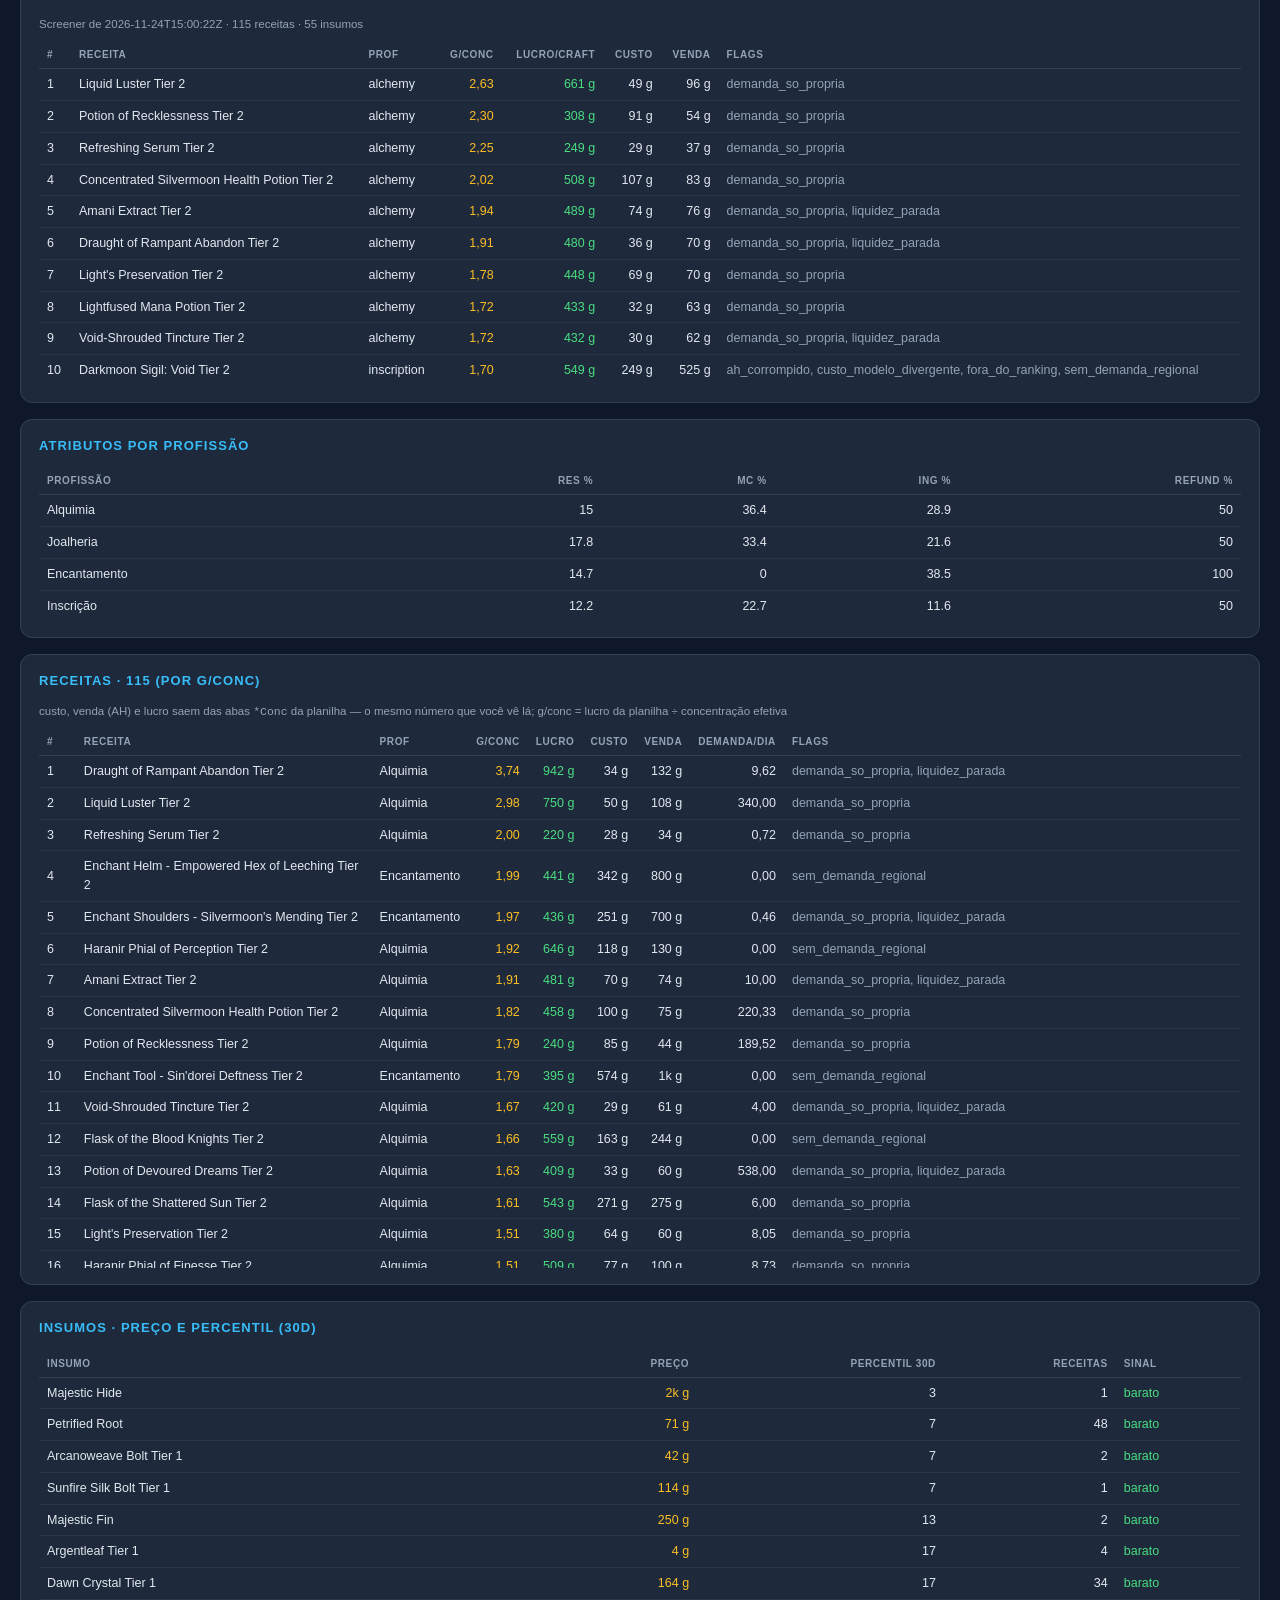
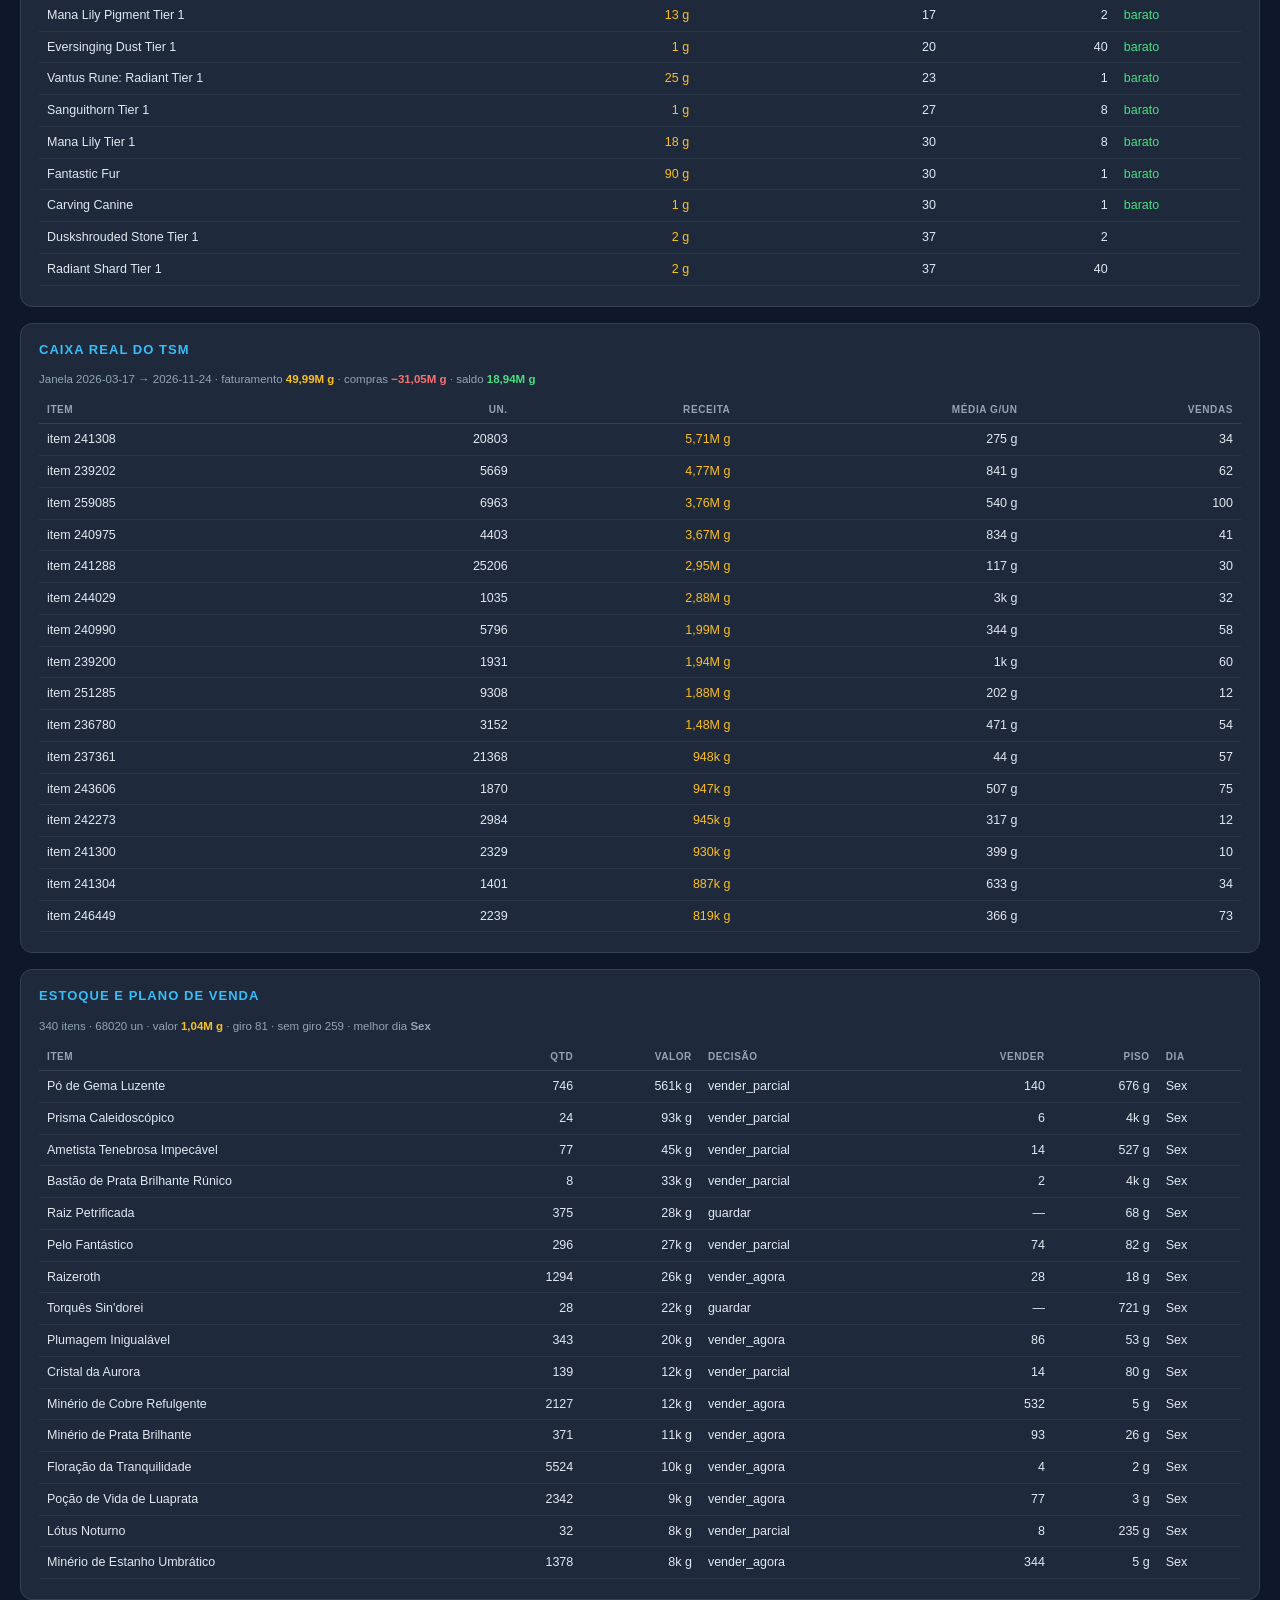
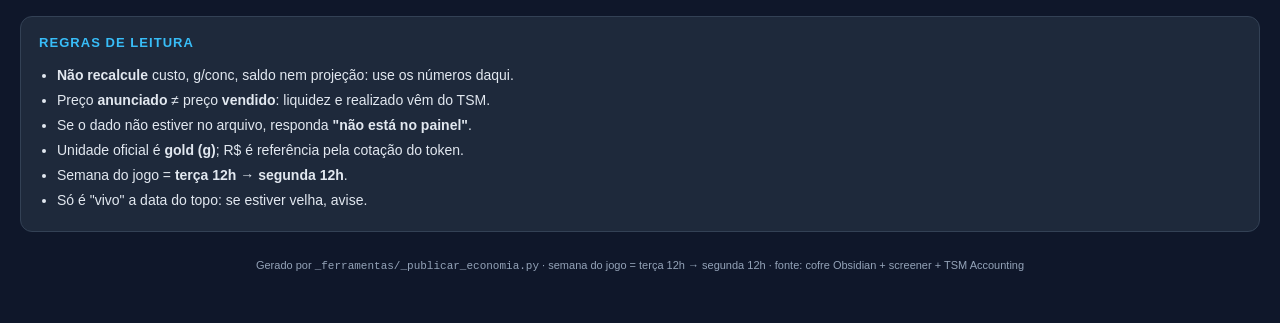
==== commit 6abcb370: "economia: atualiza painel (28/11 04:00)" ====
--- a/economia.html
+++ b/economia.html
@@ -54,18 +54,18 @@
 footer{color:var(--dim);font-size:11px;text-align:center;margin-top:24px;line-height:1.7}
 </style></head><body>
 <header><div><h1>💰 Economia — caixa e mercado</h1>
-<div class="sub">Gerado em 28/11/2026 03:00 · config rev 251 · unidade gold (g)</div></div>
+<div class="sub">Gerado em 28/11/2026 04:00 · config rev 251 · unidade gold (g)</div></div>
 <nav><a href="index.html">← Tracker</a><a href="investimento.html">💹 Investimento</a></nav></header>
 <main>
-<section class="kpis"><div class="kpi"><div class="l">Saldo do caixa agora</div><div class="v gold">3.150.269 g</div><div class="n">R$ 497 · saldo base 2.800.000 g</div></div><div class="kpi"><div class="l">Fechamento projetado (Dez/2027)</div><div class="v gold">43,82M g</div><div class="n">R$ 6,9k</div></div><div class="kpi"><div class="l">Menor saldo projetado</div><div class="v warn">1,07M g</div><div class="n">em 13/10</div></div><div class="kpi"><div class="l">Colchão mínimo (piso)</div><div class="v pos">1,00M g</div><div class="n">nenhuma semana abaixo</div></div><div class="kpi"><div class="l">Ritmo líquido real</div><div class="v sky">228k g/sem</div><div class="n">7 semana(s) lançada(s)</div></div><div class="kpi"><div class="l">Estimativa pelo ritmo real</div><div class="v sky">16,16M g</div><div class="n">no fim do plano (Dez/27), se o ritmo continuar</div></div></section>
-<section class="card"><h2>Projeção do caixa</h2><div style="color:var(--dim);font-size:11.5px;margin:-4px 0 10px">janela nov/26 → fev/27 (mesma do painel: rangeFrom/rangeTo do config)</div><svg viewBox="0 0 1100 330" class="chart" role="img" aria-label="projeção do caixa"><defs><linearGradient id="gproj" x1="0" y1="0" x2="0" y2="1"><stop offset="0" stop-color="#fbbf24" stop-opacity=".28"/><stop offset="1" stop-color="#fbbf24" stop-opacity="0"/></linearGradient></defs><line x1="70" y1="300.0" x2="1084" y2="300.0" stroke="#1e293b"/><text x="62" y="304.0" fill="#64748b" font-size="11" text-anchor="end">-700k</text><line x1="70" y1="245.2" x2="1084" y2="245.2" stroke="#1e293b"/><text x="62" y="249.2" fill="#64748b" font-size="11" text-anchor="end">1,33M</text><line x1="70" y1="190.4" x2="1084" y2="190.4" stroke="#1e293b"/><text x="62" y="194.4" fill="#64748b" font-size="11" text-anchor="end">3,36M</text><line x1="70" y1="135.6" x2="1084" y2="135.6" stroke="#1e293b"/><text x="62" y="139.6" fill="#64748b" font-size="11" text-anchor="end">5,39M</text><line x1="70" y1="80.8" x2="1084" y2="80.8" stroke="#1e293b"/><text x="62" y="84.8" fill="#64748b" font-size="11" text-anchor="end">7,42M</text><line x1="70" y1="26.0" x2="1084" y2="26.0" stroke="#1e293b"/><text x="62" y="30.0" fill="#64748b" font-size="11" text-anchor="end">9,45M</text><line x1="70" y1="254.1" x2="1084" y2="254.1" stroke="#fb923c" stroke-dasharray="6 4" opacity=".6"/><text x="74" y="248.1" fill="#fb923c" font-size="10">piso 1,00M</text><line x1="893.9" y1="26" x2="893.9" y2="300" stroke="#a371f7" stroke-dasharray="4 4" opacity=".55"/><text x="893.9" y="18" fill="#c4b5fd" font-size="9" text-anchor="middle">fev/27</text><polygon points="70,300.0 70.0,210.9 133.4,205.1 196.8,196.1 260.1,196.1 323.5,186.6 386.9,167.7 450.2,148.8 513.6,129.9 577.0,111.1 640.4,101.6 703.8,82.7 767.1,63.8 830.5,44.9 893.9,214.9 957.2,186.5 1020.6,158.2 1084.0,129.9 1084.0,300.0" fill="url(#gproj)"/><polyline points="70.0,210.9 133.4,205.1 196.8,196.1 260.1,196.1 323.5,186.6 386.9,167.7 450.2,148.8 513.6,129.9 577.0,111.1 640.4,101.6 703.8,82.7 767.1,63.8 830.5,44.9 893.9,214.9 957.2,186.5 1020.6,158.2 1084.0,129.9" fill="none" stroke="#fbbf24" stroke-width="2.2"/><polyline points="70.0,210.9 133.4,205.1 196.8,196.1 260.1,196.1" fill="none" stroke="#4ade80" stroke-width="2.6"/><polyline points="260.1,196.1 323.5,189.9 386.9,183.8 450.2,177.6 513.6,171.5 577.0,165.3 640.4,159.1 703.8,153.0 767.1,146.8 830.5,140.7 893.9,134.5 957.2,128.3 1020.6,122.2 1084.0,116.0" fill="none" stroke="#38bdf8" stroke-width="2.2" stroke-dasharray="7 5"/><text x="70.0" y="322" fill="#64748b" font-size="10" text-anchor="middle">nov</text><text x="323.5" y="322" fill="#64748b" font-size="10" text-anchor="middle">dez</text><text x="640.4" y="322" fill="#64748b" font-size="10" text-anchor="middle">jan</text><text x="893.9" y="322" fill="#64748b" font-size="10" text-anchor="middle">fev</text></svg><div class="legend"><span><i style="background:#fbbf24"></i>Projeção do plano (reancorada)</span><span><i style="background:#4ade80"></i>Real (saldo lançado)</span><span><i style="background:#38bdf8"></i>Estimativa pelo ritmo real</span><span><i style="background:#fb923c"></i>Piso</span><span><i style="background:#a371f7"></i>Compra planejada</span></div></section>
-<section class="card"><h2>Real × plano</h2><table><tr><td>Última semana lançada</td><td class="r">Ter 24/11 → Seg 30/11</td></tr><tr><td>Saldo real</td><td class="r gold">3.150.269 g</td></tr><tr><td>Plano na mesma semana</td><td class="r">5.231.588 g</td></tr><tr><td>Desvio</td><td class="r neg">−2.081.319 g (−39,8%)</td></tr><tr><td>Ganhos reais (janela)</td><td class="r pos">+8.943.353 g</td></tr><tr><td>Gastos reais (janela)</td><td class="r neg">−7.345.375 g</td></tr><tr><td>Histórico completo</td><td class="r">+53.077.631 g / −37.641.543 g</td></tr></table></section>
-<section class="card"><h2>Projeção do plano</h2><ul class="tight"><li>Período: <b>Ter 13/10 → Seg 19/10</b> até <b>Ter 28/12 → Seg 03/01</b> (64 semanas)</li><li>Farm: <b>100.000 g/dia</b> até 01/02/2027, depois <b>150.000 g/dia</b> (Season 3)</li><li>Farm total previsto: <b>61,60M g</b> · gastos previstos: <b>18,50M g</b></li><li class="pos">✅ A projeção nunca fica abaixo do piso de 1,00M g</li></ul></section>
+<section class="kpis"><div class="kpi"><div class="l">Saldo do caixa agora</div><div class="v gold">3.150.269 g</div><div class="n">R$ 490 · saldo base 2.800.000 g</div></div><div class="kpi"><div class="l">Fechamento projetado (Dez/2027)</div><div class="v gold">43,75M g</div><div class="n">R$ 6,8k</div></div><div class="kpi"><div class="l">Menor saldo projetado</div><div class="v warn">1,07M g</div><div class="n">em 13/10</div></div><div class="kpi"><div class="l">Colchão mínimo (piso)</div><div class="v pos">1,00M g</div><div class="n">nenhuma semana abaixo</div></div><div class="kpi"><div class="l">Ritmo líquido real</div><div class="v sky">228k g/sem</div><div class="n">7 semana(s) lançada(s)</div></div><div class="kpi"><div class="l">Estimativa pelo ritmo real</div><div class="v sky">16,16M g</div><div class="n">no fim do plano (Dez/27), se o ritmo continuar</div></div></section>
+<section class="card"><h2>Projeção do caixa</h2><div style="color:var(--dim);font-size:11.5px;margin:-4px 0 10px">janela nov/26 → fev/27 (mesma do painel: rangeFrom/rangeTo do config)</div><svg viewBox="0 0 1100 330" class="chart" role="img" aria-label="projeção do caixa"><defs><linearGradient id="gproj" x1="0" y1="0" x2="0" y2="1"><stop offset="0" stop-color="#fbbf24" stop-opacity=".28"/><stop offset="1" stop-color="#fbbf24" stop-opacity="0"/></linearGradient></defs><line x1="70" y1="300.0" x2="1084" y2="300.0" stroke="#1e293b"/><text x="62" y="304.0" fill="#64748b" font-size="11" text-anchor="end">-699k</text><line x1="70" y1="245.2" x2="1084" y2="245.2" stroke="#1e293b"/><text x="62" y="249.2" fill="#64748b" font-size="11" text-anchor="end">1,33M</text><line x1="70" y1="190.4" x2="1084" y2="190.4" stroke="#1e293b"/><text x="62" y="194.4" fill="#64748b" font-size="11" text-anchor="end">3,36M</text><line x1="70" y1="135.6" x2="1084" y2="135.6" stroke="#1e293b"/><text x="62" y="139.6" fill="#64748b" font-size="11" text-anchor="end">5,39M</text><line x1="70" y1="80.8" x2="1084" y2="80.8" stroke="#1e293b"/><text x="62" y="84.8" fill="#64748b" font-size="11" text-anchor="end">7,41M</text><line x1="70" y1="26.0" x2="1084" y2="26.0" stroke="#1e293b"/><text x="62" y="30.0" fill="#64748b" font-size="11" text-anchor="end">9,44M</text><line x1="70" y1="254.1" x2="1084" y2="254.1" stroke="#fb923c" stroke-dasharray="6 4" opacity=".6"/><text x="74" y="248.1" fill="#fb923c" font-size="10">piso 1,00M</text><line x1="893.9" y1="26" x2="893.9" y2="300" stroke="#a371f7" stroke-dasharray="4 4" opacity=".55"/><text x="893.9" y="18" fill="#c4b5fd" font-size="9" text-anchor="middle">fev/27</text><polygon points="70,300.0 70.0,210.8 133.4,205.0 196.8,196.0 260.1,196.0 323.5,186.6 386.9,167.7 450.2,148.8 513.6,129.9 577.0,111.0 640.4,101.6 703.8,82.7 767.1,63.8 830.5,44.9 893.9,215.2 957.2,186.8 1020.6,158.5 1084.0,130.1 1084.0,300.0" fill="url(#gproj)"/><polyline points="70.0,210.8 133.4,205.0 196.8,196.0 260.1,196.0 323.5,186.6 386.9,167.7 450.2,148.8 513.6,129.9 577.0,111.0 640.4,101.6 703.8,82.7 767.1,63.8 830.5,44.9 893.9,215.2 957.2,186.8 1020.6,158.5 1084.0,130.1" fill="none" stroke="#fbbf24" stroke-width="2.2"/><polyline points="70.0,210.8 133.4,205.0 196.8,196.0 260.1,196.0" fill="none" stroke="#4ade80" stroke-width="2.6"/><polyline points="260.1,196.0 323.5,189.8 386.9,183.7 450.2,177.5 513.6,171.3 577.0,165.2 640.4,159.0 703.8,152.8 767.1,146.7 830.5,140.5 893.9,134.3 957.2,128.2 1020.6,122.0 1084.0,115.8" fill="none" stroke="#38bdf8" stroke-width="2.2" stroke-dasharray="7 5"/><text x="70.0" y="322" fill="#64748b" font-size="10" text-anchor="middle">nov</text><text x="323.5" y="322" fill="#64748b" font-size="10" text-anchor="middle">dez</text><text x="640.4" y="322" fill="#64748b" font-size="10" text-anchor="middle">jan</text><text x="893.9" y="322" fill="#64748b" font-size="10" text-anchor="middle">fev</text></svg><div class="legend"><span><i style="background:#fbbf24"></i>Projeção do plano (reancorada)</span><span><i style="background:#4ade80"></i>Real (saldo lançado)</span><span><i style="background:#38bdf8"></i>Estimativa pelo ritmo real</span><span><i style="background:#fb923c"></i>Piso</span><span><i style="background:#a371f7"></i>Compra planejada</span></div></section>
+<section class="card"><h2>Real × plano</h2><table><tr><td>Última semana lançada</td><td class="r">Ter 24/11 → Seg 30/11</td></tr><tr><td>Saldo real</td><td class="r gold">3.150.269 g</td></tr><tr><td>Plano na mesma semana</td><td class="r">5.226.404 g</td></tr><tr><td>Desvio</td><td class="r neg">−2.076.135 g (−39,7%)</td></tr><tr><td>Ganhos reais (janela)</td><td class="r pos">+8.943.353 g</td></tr><tr><td>Gastos reais (janela)</td><td class="r neg">−7.345.375 g</td></tr><tr><td>Histórico completo</td><td class="r">+53.077.631 g / −37.641.543 g</td></tr></table></section>
+<section class="card"><h2>Projeção do plano</h2><ul class="tight"><li>Período: <b>Ter 13/10 → Seg 19/10</b> até <b>Ter 28/12 → Seg 03/01</b> (64 semanas)</li><li>Farm: <b>100.000 g/dia</b> até 01/02/2027, depois <b>150.000 g/dia</b> (Season 3)</li><li>Farm total previsto: <b>61,60M g</b> · gastos previstos: <b>18,57M g</b></li><li class="pos">✅ A projeção nunca fica abaixo do piso de 1,00M g</li></ul></section>
 <section class="card"><h2>Compras planejadas</h2><table><thead><tr><th>Mês</th><th>Item</th><th class="r">Custo</th><th>Status</th><th class="r">Falta hoje</th><th class="r">1ª semana que cobre</th></tr></thead><tbody><tr><td>out/26</td><td>Boost IO 3600 (S2)</td><td class="r gold">2,12M g</td><td><span class="pill ok">feito</span></td><td class="r">—</td><td class="r">—</td></tr><tr><td>fev/27</td><td>Montaria 7M</td><td class="r gold">7,00M g</td><td><span class="pill pend">pendente</span></td><td class="r">3,85M g</td><td class="r">Ter 12/01 → Seg 18/01</td></tr><tr><td>jun/27</td><td>Boost IO 3600 (S3)</td><td class="r gold">2,50M g</td><td><span class="pill pend">pendente</span></td><td class="r">—</td><td class="r">Ter 20/10 → Seg 26/10</td></tr><tr><td>jun/27</td><td>Montaria Raide (S3)</td><td class="r gold">2,00M g</td><td><span class="pill pend">pendente</span></td><td class="r">—</td><td class="r">Ter 20/10 → Seg 26/10</td></tr></tbody></table></section>
-<section class="card"><h2>Token</h2><ul class="tight"><li>Preço atual: <b class="gold">348k g</b> · alvo ≤ 270k g → <b class="warn">⏳ 78k g acima do alvo</b></li></ul></section>
+<section class="card"><h2>Token</h2><ul class="tight"><li>Preço atual: <b class="gold">354k g</b> · alvo ≤ 270k g → <b class="warn">⏳ 84k g acima do alvo</b></li></ul></section>
 <section class="card"><h2>Oportunidades · top 10 por g/conc</h2><div class="sub" style="color:var(--dim);font-size:11.5px;margin-bottom:8px">Screener de 2026-11-24T15:00:22Z · 115 receitas · 55 insumos</div><table><thead><tr><th>#</th><th>Receita</th><th>Prof</th><th class="r">g/conc</th><th class="r">lucro/craft</th><th class="r">custo</th><th class="r">venda</th><th>flags</th></tr></thead><tbody><tr><td>1</td><td>Liquid Luster Tier 2</td><td>alchemy</td><td class="r gold">2,63</td><td class="r pos">661 g</td><td class="r">49 g</td><td class="r">96 g</td><td class="dim">demanda_so_propria</td></tr><tr><td>2</td><td>Potion of Recklessness Tier 2</td><td>alchemy</td><td class="r gold">2,30</td><td class="r pos">308 g</td><td class="r">91 g</td><td class="r">54 g</td><td class="dim">demanda_so_propria</td></tr><tr><td>3</td><td>Refreshing Serum Tier 2</td><td>alchemy</td><td class="r gold">2,25</td><td class="r pos">249 g</td><td class="r">29 g</td><td class="r">37 g</td><td class="dim">demanda_so_propria</td></tr><tr><td>4</td><td>Concentrated Silvermoon Health Potion Tier 2</td><td>alchemy</td><td class="r gold">2,02</td><td class="r pos">508 g</td><td class="r">107 g</td><td class="r">83 g</td><td class="dim">demanda_so_propria</td></tr><tr><td>5</td><td>Amani Extract Tier 2</td><td>alchemy</td><td class="r gold">1,94</td><td class="r pos">489 g</td><td class="r">74 g</td><td class="r">76 g</td><td class="dim">demanda_so_propria, liquidez_parada</td></tr><tr><td>6</td><td>Draught of Rampant Abandon Tier 2</td><td>alchemy</td><td class="r gold">1,91</td><td class="r pos">480 g</td><td class="r">36 g</td><td class="r">70 g</td><td class="dim">demanda_so_propria, liquidez_parada</td></tr><tr><td>7</td><td>Light&#x27;s Preservation Tier 2</td><td>alchemy</td><td class="r gold">1,78</td><td class="r pos">448 g</td><td class="r">69 g</td><td class="r">70 g</td><td class="dim">demanda_so_propria</td></tr><tr><td>8</td><td>Lightfused Mana Potion Tier 2</td><td>alchemy</td><td class="r gold">1,72</td><td class="r pos">433 g</td><td class="r">32 g</td><td class="r">63 g</td><td class="dim">demanda_so_propria</td></tr><tr><td>9</td><td>Void-Shrouded Tincture Tier 2</td><td>alchemy</td><td class="r gold">1,72</td><td class="r pos">432 g</td><td class="r">30 g</td><td class="r">62 g</td><td class="dim">demanda_so_propria, liquidez_parada</td></tr><tr><td>10</td><td>Darkmoon Sigil: Void Tier 2</td><td>inscription</td><td class="r gold">1,70</td><td class="r pos">549 g</td><td class="r">249 g</td><td class="r">525 g</td><td class="dim">ah_corrompido, custo_modelo_divergente, fora_do_ranking, sem_demanda_regional</td></tr></tbody></table></section>
 <section class="card"><h2>Atributos por profissão</h2><table><thead><tr><th>Profissão</th><th class="r">Res %</th><th class="r">MC %</th><th class="r">Ing %</th><th class="r">Refund %</th></tr></thead><tbody><tr><td>Alquimia</td><td class="r">15</td><td class="r">36.4</td><td class="r">28.9</td><td class="r">50</td></tr><tr><td>Joalheria</td><td class="r">17.8</td><td class="r">33.4</td><td class="r">21.6</td><td class="r">50</td></tr><tr><td>Encantamento</td><td class="r">14.7</td><td class="r">0</td><td class="r">38.5</td><td class="r">100</td></tr><tr><td>Inscrição</td><td class="r">12.2</td><td class="r">22.7</td><td class="r">11.6</td><td class="r">50</td></tr></tbody></table></section>
-<section class="card"><h2>Receitas · 115 (por g/conc)</h2><div class="dim" style="font-size:11.5px;margin-bottom:8px">custo, venda (AH) e lucro saem das abas <code>*Conc</code> da planilha — o mesmo número que você vê lá; g/conc = lucro da planilha ÷ concentração efetiva</div><div class="tbl-scroll"><table><thead><tr><th>#</th><th>Receita</th><th>Prof</th><th class="r">g/conc</th><th class="r">lucro</th><th class="r">custo</th><th class="r">venda</th><th class="r">demanda/dia</th><th>flags</th></tr></thead><tbody><tr><td>1</td><td>Liquid Luster Tier 2</td><td>Alquimia</td><td class="r gold">2,98</td><td class="r pos">749 g</td><td class="r">50 g</td><td class="r">108 g</td><td class="r">340,00</td><td class="dim">demanda_so_propria</td></tr><tr><td>2</td><td>Draught of Rampant Abandon Tier 2</td><td>Alquimia</td><td class="r gold">2,57</td><td class="r pos">646 g</td><td class="r">34 g</td><td class="r">92 g</td><td class="r">9,62</td><td class="dim">demanda_so_propria, liquidez_parada</td></tr><tr><td>3</td><td>Refreshing Serum Tier 2</td><td>Alquimia</td><td class="r gold">1,99</td><td class="r pos">220 g</td><td class="r">28 g</td><td class="r">34 g</td><td class="r">0,72</td><td class="dim">demanda_so_propria</td></tr><tr><td>4</td><td>Haranir Phial of Perception Tier 2</td><td>Alquimia</td><td class="r gold">1,92</td><td class="r pos">646 g</td><td class="r">118 g</td><td class="r">130 g</td><td class="r">0,00</td><td class="dim">sem_demanda_regional</td></tr><tr><td>5</td><td>Amani Extract Tier 2</td><td>Alquimia</td><td class="r gold">1,91</td><td class="r pos">480 g</td><td class="r">70 g</td><td class="r">74 g</td><td class="r">10,00</td><td class="dim">demanda_so_propria, liquidez_parada</td></tr><tr><td>6</td><td>Concentrated Silvermoon Health Potion Tier 2</td><td>Alquimia</td><td class="r gold">1,80</td><td class="r pos">454 g</td><td class="r">101 g</td><td class="r">75 g</td><td class="r">220,33</td><td class="dim">demanda_so_propria</td></tr><tr><td>7</td><td>Potion of Recklessness Tier 2</td><td>Alquimia</td><td class="r gold">1,79</td><td class="r pos">240 g</td><td class="r">85 g</td><td class="r">44 g</td><td class="r">189,52</td><td class="dim">demanda_so_propria</td></tr><tr><td>8</td><td>Enchant Helm - Empowered Hex of Leeching Tier 2</td><td>Encantamento</td><td class="r gold">1,78</td><td class="r pos">394 g</td><td class="r">338 g</td><td class="r">750 g</td><td class="r">0,00</td><td class="dim">sem_demanda_regional</td></tr><tr><td>9</td><td>Enchant Tool - Sin&#x27;dorei Deftness Tier 2</td><td>Encantamento</td><td class="r gold">1,77</td><td class="r pos">392 g</td><td class="r">577 g</td><td class="r">1k g</td><td class="r">0,00</td><td class="dim">sem_demanda_regional</td></tr><tr><td>10</td><td>Enchant Shoulders - Silvermoon&#x27;s Mending Tier 2</td><td>Encantamento</td><td class="r gold">1,75</td><td class="r pos">388 g</td><td class="r">249 g</td><td class="r">650 g</td><td class="r">0,46</td><td class="dim">demanda_so_propria, liquidez_parada</td></tr><tr><td>11</td><td>Void-Shrouded Tincture Tier 2</td><td>Alquimia</td><td class="r gold">1,67</td><td class="r pos">419 g</td><td class="r">30 g</td><td class="r">61 g</td><td class="r">4,00</td><td class="dim">demanda_so_propria, liquidez_parada</td></tr><tr><td>12</td><td>Silvermoon Health Potion Tier 2</td><td>Alquimia</td><td class="r gold">1,67</td><td class="r pos">420 g</td><td class="r">23 g</td><td class="r">60 g</td><td class="r">8,41</td><td class="dim">demanda_so_propria, liquidez_parada</td></tr><tr><td>13</td><td>Flask of the Blood Knights Tier 2</td><td>Alquimia</td><td class="r gold">1,65</td><td class="r pos">556 g</td><td class="r">166 g</td><td class="r">244 g</td><td class="r">0,00</td><td class="dim">sem_demanda_regional</td></tr><tr><td>14</td><td>Potion of Devoured Dreams Tier 2</td><td>Alquimia</td><td class="r gold">1,62</td><td class="r pos">408 g</td><td class="r">34 g</td><td class="r">60 g</td><td class="r">538,00</td><td class="dim">demanda_so_propria, liquidez_parada</td></tr><tr><td>15</td><td>Flask of the Shattered Sun Tier 2</td><td>Alquimia</td><td class="r gold">1,60</td><td class="r pos">539 g</td><td class="r">275 g</td><td class="r">275 g</td><td class="r">6,00</td><td class="dim">demanda_so_propria</td></tr><tr><td>16</td><td>Light&#x27;s Preservation Tier 2</td><td>Alquimia</td><td class="r gold">1,51</td><td class="r pos">380 g</td><td class="r">64 g</td><td class="r">60 g</td><td class="r">8,05</td><td class="dim">demanda_so_propria</td></tr><tr><td>17</td><td>Haranir Phial of Finesse Tier 2</td><td>Alquimia</td><td class="r gold">1,51</td><td class="r pos">508 g</td><td class="r">78 g</td><td class="r">100 g</td><td class="r">8,73</td><td class="dim">demanda_so_propria</td></tr><tr><td>18</td><td>Flask of Thalassian Resistance Tier 2</td><td>Alquimia</td><td class="r gold">1,40</td><td class="r pos">472 g</td><td class="r">247 g</td><td class="r">243 g</td><td class="r">0,00</td><td class="dim">sem_demanda_regional</td></tr><tr><td>19</td><td>Flask of the Magisters Tier 2</td><td>Alquimia</td><td class="r gold">1,40</td><td class="r pos">473 g</td><td class="r">161 g</td><td class="r">214 g</td><td class="r">0,00</td><td class="dim">sem_demanda_regional</td></tr><tr><td>20</td><td>Prismatic Focusing Iris Tier 2</td><td>Joalheria</td><td class="r gold">1,34</td><td class="r pos">484 g</td><td class="r">153 g</td><td class="r">401 g</td><td class="r">0,00</td><td class="dim">custo_modelo_divergente, sem_demanda_regional</td></tr><tr><td>21</td><td>Flawless Masterful Peridot Tier 2</td><td>Joalheria</td><td class="r gold">1,32</td><td class="r pos">474 g</td><td class="r">249 g</td><td class="r">455 g</td><td class="r">0,00</td><td class="dim">sem_demanda_regional</td></tr><tr><td>22</td><td>Lightfused Mana Potion Tier 2</td><td>Alquimia</td><td class="r gold">1,28</td><td class="r pos">323 g</td><td class="r">32 g</td><td class="r">48 g</td><td class="r">1,83</td><td class="dim">demanda_so_propria</td></tr><tr><td>23</td><td>Darkmoon Sigil: Blood Tier 2</td><td>Inscrição</td><td class="r gold">1,24</td><td class="r pos">401 g</td><td class="r">207 g</td><td class="r">400 g</td><td class="r">0,00</td><td class="dim">custo_modelo_divergente, sem_demanda_regional</td></tr><tr><td>24</td><td>Haranir Phial of Ingenuity Tier 2</td><td>Alquimia</td><td class="r gold">1,19</td><td class="r pos">402 g</td><td class="r">33 g</td><td class="r">74 g</td><td class="r">0,00</td><td class="dim">sem_demanda_regional</td></tr><tr><td>25</td><td>Light&#x27;s Potential Tier 2</td><td>Alquimia</td><td class="r gold">1,16</td><td class="r pos">291 g</td><td class="r">77 g</td><td class="r">50 g</td><td class="r">111,81</td><td class="dim">demanda_so_propria</td></tr><tr><td>26</td><td>Darkmoon Sigil: Hunt Tier 2</td><td>Inscrição</td><td class="r gold">1,16</td><td class="r pos">376 g</td><td class="r">232 g</td><td class="r">400 g</td><td class="r">0,00</td><td class="dim">ah_corrompido, custo_modelo_divergente, fora_do_ranking, sem_demanda_regional</td></tr><tr><td>27</td><td>Flawless Versatile Amethyst Tier 2</td><td>Joalheria</td><td class="r gold">1,12</td><td class="r pos">403 g</td><td class="r">232 g</td><td class="r">400 g</td><td class="r">0,00</td><td class="dim">sem_demanda_regional</td></tr><tr><td>28</td><td>Stoic Eversong Diamond Tier 2</td><td>Joalheria</td><td class="r gold">1,12</td><td class="r pos">404 g</td><td class="r">414 g</td><td class="r">515 g</td><td class="r">0,00</td><td class="dim">custo_modelo_divergente, sem_demanda_regional</td></tr><tr><td>29</td><td>Thalassian Missive of the Harmonious Tier 2</td><td>Inscrição</td><td class="r gold">1,09</td><td class="r pos">331 g</td><td class="r">49 g</td><td class="r">250 g</td><td class="r">2,75</td><td class="dim">demanda_so_propria, liquidez_parada</td></tr><tr><td>30</td><td>Enchant Chest - Mark of the Magister Tier 2</td><td>Encantamento</td><td class="r gold">1,07</td><td class="r pos">237 g</td><td class="r">424 g</td><td class="r">683 g</td><td class="r">0,00</td><td class="dim">sem_demanda_regional</td></tr><tr><td>31</td><td>Sin&#x27;dorei Lens Tier 2</td><td>Joalheria</td><td class="r gold">0,92</td><td class="r pos">265 g</td><td class="r">50 g</td><td class="r">198 g</td><td class="r">1,50</td><td class="dim">demanda_so_propria</td></tr><tr><td>32</td><td>Enchant Weapon - Worldsoul Cradle Tier 2</td><td>Encantamento</td><td class="r gold">0,92</td><td class="r pos">204 g</td><td class="r">470 g</td><td class="r">699 g</td><td class="r">0,00</td><td class="dim">sem_demanda_regional</td></tr><tr><td>33</td><td>Enchant Weapon - Acuity of the Ren&#x27;dorei Tier 2</td><td>Encantamento</td><td class="r gold">0,92</td><td class="r pos">205 g</td><td class="r">556 g</td><td class="r">790 g</td><td class="r">6,24</td><td class="dim">demanda_so_propria</td></tr><tr><td>34</td><td>Stabilizing Gemstone Bandolier Tier 2</td><td>Joalheria</td><td class="r gold">0,89</td><td class="r pos">322 g</td><td class="r">196 g</td><td class="r">326 g</td><td class="r">0,00</td><td class="dim">sem_demanda_regional</td></tr><tr><td>35</td><td>Flawless Deadly Amethyst Tier 2</td><td>Joalheria</td><td class="r gold">0,89</td><td class="r pos">321 g</td><td class="r">232 g</td><td class="r">348 g</td><td class="r">10,00</td><td class="dim">demanda_so_propria, liquidez_parada</td></tr><tr><td>36</td><td>Flawless Versatile Peridot Tier 2</td><td>Joalheria</td><td class="r gold">0,89</td><td class="r pos">322 g</td><td class="r">249 g</td><td class="r">359 g</td><td class="r">0,00</td><td class="dim">sem_demanda_regional</td></tr><tr><td>37</td><td>Enchant Boots - Farstrider&#x27;s Hunt Tier 2</td><td>Encantamento</td><td class="r gold">0,89</td><td class="r pos">198 g</td><td class="r">287 g</td><td class="r">500 g</td><td class="r">0,00</td><td class="dim">sem_demanda_regional</td></tr><tr><td>38</td><td>Flawless Deadly Peridot Tier 2</td><td>Joalheria</td><td class="r gold">0,88</td><td class="r pos">319 g</td><td class="r">249 g</td><td class="r">357 g</td><td class="r">0,00</td><td class="dim">sem_demanda_regional</td></tr><tr><td>39</td><td>Darkmoon Sigil: Rot Tier 2</td><td>Inscrição</td><td class="r gold">0,86</td><td class="r pos">276 g</td><td class="r">255 g</td><td class="r">350 g</td><td class="r">0,00</td><td class="dim">custo_modelo_divergente, sem_demanda_regional</td></tr><tr><td>40</td><td>Flawless Masterful Lapis Tier 2</td><td>Joalheria</td><td class="r gold">0,85</td><td class="r pos">305 g</td><td class="r">247 g</td><td class="r">348 g</td><td class="r">0,00</td><td class="dim">sem_demanda_regional</td></tr><tr><td>41</td><td>Flawless Quick Amethyst Tier 2</td><td>Joalheria</td><td class="r gold">0,84</td><td class="r pos">303 g</td><td class="r">232 g</td><td class="r">337 g</td><td class="r">4,00</td><td class="dim">demanda_so_propria</td></tr><tr><td>42</td><td>Alluring Nostrum Tier 2</td><td>Alquimia</td><td class="r gold">0,83</td><td class="r pos">208 g</td><td class="r">54 g</td><td class="r">35 g</td><td class="r">0,00</td><td class="dim">sem_demanda_regional</td></tr><tr><td>43</td><td>Kaleidoscopic Prism Tier 2</td><td>Joalheria</td><td class="r gold">0,82</td><td class="r pos">237 g</td><td class="r">492 g</td><td class="r">459 g</td><td class="r">21,30</td><td class="dim">demanda_so_propria</td></tr><tr><td>44</td><td>Enchant Tool - Ren&#x27;dorei Ingenuity Tier 2</td><td>Encantamento</td><td class="r gold">0,81</td><td class="r pos">179 g</td><td class="r">552 g</td><td class="r">760 g</td><td class="r">0,00</td><td class="dim">sem_demanda_regional</td></tr><tr><td>45</td><td>Enlightenment Tonic Tier 2</td><td>Alquimia</td><td class="r gold">0,81</td><td class="r pos">89 g</td><td class="r">18 g</td><td class="r">15 g</td><td class="r">0,00</td><td class="dim">sem_demanda_regional</td></tr><tr><td>46</td><td>Enchant Tool - Amani Resourcefulness Tier 2</td><td>Encantamento</td><td class="r gold">0,80</td><td class="r pos">178 g</td><td class="r">343 g</td><td class="r">539 g</td><td class="r">0,00</td><td class="dim">sem_demanda_regional</td></tr><tr><td>47</td><td>Sunglass Vial Tier 2</td><td>Joalheria</td><td class="r gold">0,78</td><td class="r pos">225 g</td><td class="r">32 g</td><td class="r">162 g</td><td class="r">22,36</td><td class="dim">demanda_so_propria</td></tr><tr><td>48</td><td>Flawless Masterful Amethyst Tier 2</td><td>Joalheria</td><td class="r gold">0,75</td><td class="r pos">271 g</td><td class="r">232 g</td><td class="r">316 g</td><td class="r">0,00</td><td class="dim">sem_demanda_regional</td></tr><tr><td>49</td><td>Flawless Deadly Garnet Tier 2</td><td>Joalheria</td><td class="r gold">0,75</td><td class="r pos">271 g</td><td class="r">266 g</td><td class="r">338 g</td><td class="r">0,00</td><td class="dim">sem_demanda_regional</td></tr><tr><td>50</td><td>Flawless Quick Peridot Tier 2</td><td>Joalheria</td><td class="r gold">0,74</td><td class="r pos">267 g</td><td class="r">249 g</td><td class="r">325 g</td><td class="r">0,00</td><td class="dim">sem_demanda_regional</td></tr><tr><td>51</td><td>Enchant Boots - Shaladrassil&#x27;s Roots Tier 2</td><td>Encantamento</td><td class="r gold">0,72</td><td class="r pos">158 g</td><td class="r">503 g</td><td class="r">688 g</td><td class="r">4,23</td><td class="dim">demanda_so_propria</td></tr><tr><td>52</td><td>Flawless Deadly Lapis Tier 2</td><td>Joalheria</td><td class="r gold">0,71</td><td class="r pos">254 g</td><td class="r">247 g</td><td class="r">316 g</td><td class="r">0,00</td><td class="dim">sem_demanda_regional</td></tr><tr><td>53</td><td>Flawless Quick Lapis Tier 2</td><td>Joalheria</td><td class="r gold">0,70</td><td class="r pos">254 g</td><td class="r">247 g</td><td class="r">316 g</td><td class="r">2,00</td><td class="dim">demanda_so_propria, liquidez_parada</td></tr><tr><td>54</td><td>Flawless Masterful Garnet Tier 2</td><td>Joalheria</td><td class="r gold">0,69</td><td class="r pos">249 g</td><td class="r">266 g</td><td class="r">324 g</td><td class="r">0,00</td><td class="dim">sem_demanda_regional</td></tr><tr><td>55</td><td>Enchant Shoulders - Akil&#x27;zon&#x27;s Swiftness Tier 2</td><td>Encantamento</td><td class="r gold">0,68</td><td class="r pos">151 g</td><td class="r">247 g</td><td class="r">411 g</td><td class="r">0,00</td><td class="dim">sem_demanda_regional</td></tr><tr><td>56</td><td>Enchant Weapon - Rite of the Hash&#x27;ey Tier 2</td><td>Encantamento</td><td class="r gold">0,67</td><td class="r pos">148 g</td><td class="r">500 g</td><td class="r">675 g</td><td class="r">0,00</td><td class="dim">sem_demanda_regional</td></tr><tr><td>57</td><td>Darkmoon Sigil: Void Tier 2</td><td>Inscrição</td><td class="r gold">0,66</td><td class="r pos">212 g</td><td class="r">239 g</td><td class="r">297 g</td><td class="r">0,00</td><td class="dim">ah_corrompido, custo_modelo_divergente, fora_do_ranking, sem_demanda_regional</td></tr><tr><td>58</td><td>Powerful Eversong Diamond Tier 2</td><td>Joalheria</td><td class="r gold">0,66</td><td class="r pos">238 g</td><td class="r">414 g</td><td class="r">411 g</td><td class="r">0,00</td><td class="dim">custo_modelo_divergente, sem_demanda_regional</td></tr><tr><td>59</td><td>Enchant Tool - Haranir Multicrafting Tier 2</td><td>Encantamento</td><td class="r gold">0,65</td><td class="r pos">144 g</td><td class="r">577 g</td><td class="r">751 g</td><td class="r">1,50</td><td class="dim">demanda_so_propria, liquidez_parada</td></tr><tr><td>60</td><td>Indecipherable Eversong Diamond Tier 2</td><td>Joalheria</td><td class="r gold">0,65</td><td class="r pos">236 g</td><td class="r">414 g</td><td class="r">409 g</td><td class="r">0,00</td><td class="dim">custo_modelo_divergente, sem_demanda_regional</td></tr><tr><td>61</td><td>Enchant Helm - Empowered Rune of Avoidance Tier 2</td><td>Encantamento</td><td class="r gold">0,63</td><td class="r pos">141 g</td><td class="r">340 g</td><td class="r">499 g</td><td class="r">0,00</td><td class="dim">sem_demanda_regional</td></tr><tr><td>62</td><td>Enchant Shoulders - Amirdrassil&#x27;s Grace Tier 2</td><td>Encantamento</td><td class="r gold">0,60</td><td class="r pos">132 g</td><td class="r">340 g</td><td class="r">490 g</td><td class="r">0,00</td><td class="dim">sem_demanda_regional</td></tr><tr><td>63</td><td>Thalassian Missive of Resourcefulness Tier 2</td><td>Inscrição</td><td class="r gold">0,59</td><td class="r pos">179 g</td><td class="r">49 g</td><td class="r">150 g</td><td class="r">0,00</td><td class="dim">sem_demanda_regional</td></tr><tr><td>64</td><td>Telluric Eversong Diamond Tier 2</td><td>Joalheria</td><td class="r gold">0,58</td><td class="r pos">210 g</td><td class="r">414 g</td><td class="r">393 g</td><td class="r">0,00</td><td class="dim">custo_modelo_divergente, sem_demanda_regional</td></tr><tr><td>65</td><td>Flawless Versatile Garnet Tier 2</td><td>Joalheria</td><td class="r gold">0,58</td><td class="r pos">209 g</td><td class="r">266 g</td><td class="r">299 g</td><td class="r">6,00</td><td class="dim">demanda_so_propria</td></tr><tr><td>66</td><td>Flawless Quick Garnet Tier 2</td><td>Joalheria</td><td class="r gold">0,57</td><td class="r pos">205 g</td><td class="r">266 g</td><td class="r">297 g</td><td class="r">2,00</td><td class="dim">demanda_so_propria, liquidez_parada</td></tr><tr><td>67</td><td>Enchant Helm - Empowered Blessing of Speed Tier 2</td><td>Encantamento</td><td class="r gold">0,57</td><td class="r pos">126 g</td><td class="r">340 g</td><td class="r">484 g</td><td class="r">4,00</td><td class="dim">demanda_so_propria, liquidez_parada</td></tr><tr><td>68</td><td>Thalassian Missive of Ingenuity Tier 2</td><td>Inscrição</td><td class="r gold">0,54</td><td class="r pos">163 g</td><td class="r">49 g</td><td class="r">140 g</td><td class="r">0,00</td><td class="dim">sem_demanda_regional</td></tr><tr><td>69</td><td>Flawless Versatile Lapis Tier 2</td><td>Joalheria</td><td class="r gold">0,51</td><td class="r pos">184 g</td><td class="r">247 g</td><td class="r">272 g</td><td class="r">0,00</td><td class="dim">sem_demanda_regional</td></tr><tr><td>70</td><td>Thalassian Missive of the Fireflash Tier 2</td><td>Inscrição</td><td class="r gold">0,49</td><td class="r pos">150 g</td><td class="r">49 g</td><td class="r">131 g</td><td class="r">6,00</td><td class="dim">demanda_so_propria, liquidez_parada</td></tr><tr><td>71</td><td>Thalassian Missive of the Feverflare Tier 2</td><td>Inscrição</td><td class="r gold">0,45</td><td class="r pos">138 g</td><td class="r">49 g</td><td class="r">123 g</td><td class="r">1,60</td><td class="dim">demanda_so_propria, liquidez_parada</td></tr><tr><td>72</td><td>Thalassian Missive of Crafting Speed Tier 2</td><td>Inscrição</td><td class="r gold">0,44</td><td class="r pos">133 g</td><td class="r">49 g</td><td class="r">120 g</td><td class="r">0,00</td><td class="dim">sem_demanda_regional</td></tr><tr><td>73</td><td>Thalassian Missive of the Aurora Tier 2</td><td>Inscrição</td><td class="r gold">0,44</td><td class="r pos">135 g</td><td class="r">49 g</td><td class="r">121 g</td><td class="r">3,25</td><td class="dim">demanda_so_propria, liquidez_parada</td></tr><tr><td>74</td><td>Thalassian Missive of Perception Tier 2</td><td>Inscrição</td><td class="r gold">0,43</td><td class="r pos">132 g</td><td class="r">49 g</td><td class="r">120 g</td><td class="r">0,00</td><td class="dim">sem_demanda_regional</td></tr><tr><td>75</td><td>Codified Azeroot Tier 2</td><td>Inscrição</td><td class="r gold">0,43</td><td class="r pos">133 g</td><td class="r">133 g</td><td class="r">175 g</td><td class="r">1,33</td><td class="dim">demanda_so_propria, liquidez_parada</td></tr><tr><td>76</td><td>Thalassian Missive of the Quickblade Tier 2</td><td>Inscrição</td><td class="r gold">0,42</td><td class="r pos">128 g</td><td class="r">49 g</td><td class="r">117 g</td><td class="r">0,00</td><td class="dim">sem_demanda_regional</td></tr><tr><td>77</td><td>Munsell Ink Tier 2</td><td>Inscrição</td><td class="r gold">0,42</td><td class="r pos">131 g</td><td class="r">59 g</td><td class="r">64 g</td><td class="r">0,80</td><td class="dim">demanda_so_propria</td></tr><tr><td>78</td><td>Thalassian Missive of the Peerless Tier 2</td><td>Inscrição</td><td class="r gold">0,42</td><td class="r pos">129 g</td><td class="r">49 g</td><td class="r">118 g</td><td class="r">6,50</td><td class="dim">demanda_so_propria, liquidez_parada</td></tr><tr><td>79</td><td>Thalassian Missive of Deftness Tier 2</td><td>Inscrição</td><td class="r gold">0,41</td><td class="r pos">124 g</td><td class="r">49 g</td><td class="r">114 g</td><td class="r">0,00</td><td class="dim">sem_demanda_regional</td></tr><tr><td>80</td><td>Contract: The Hara&#x27;ti Tier 2</td><td>Inscrição</td><td class="r gold">0,41</td><td class="r pos">167 g</td><td class="r">25 g</td><td class="r">127 g</td><td class="r">0,00</td><td class="dim">sem_demanda_regional</td></tr><tr><td>81</td><td>Enchant Ring - Silvermoon&#x27;s Tenacity Tier 2</td><td>Encantamento</td><td class="r gold">0,39</td><td class="r pos">87 g</td><td class="r">218 g</td><td class="r">316 g</td><td class="r">0,00</td><td class="dim">sem_demanda_regional</td></tr><tr><td>82</td><td>Enchant Ring - Zul&#x27;jin&#x27;s Mastery Tier 2</td><td>Encantamento</td><td class="r gold">0,38</td><td class="r pos">84 g</td><td class="r">216 g</td><td class="r">312 g</td><td class="r">0,00</td><td class="dim">sem_demanda_regional</td></tr><tr><td>83</td><td>Enchant Chest - Mark of Nalorakk Tier 2</td><td>Encantamento</td><td class="r gold">0,38</td><td class="r pos">83 g</td><td class="r">372 g</td><td class="r">475 g</td><td class="r">0,00</td><td class="dim">sem_demanda_regional</td></tr><tr><td>84</td><td>Contract: The Singularity Tier 2</td><td>Inscrição</td><td class="r gold">0,35</td><td class="r pos">144 g</td><td class="r">26 g</td><td class="r">112 g</td><td class="r">0,00</td><td class="dim">ah_corrompido, fora_do_ranking, sem_demanda_regional, sem_estoque_agora</td></tr><tr><td>85</td><td>Enchant Boots - Lynx&#x27;s Dexterity Tier 2</td><td>Encantamento</td><td class="r gold">0,35</td><td class="r pos">78 g</td><td class="r">216 g</td><td class="r">306 g</td><td class="r">1,00</td><td class="dim">demanda_so_propria</td></tr><tr><td>86</td><td>Soul Cipher Tier 2</td><td>Inscrição</td><td class="r gold">0,35</td><td class="r pos">107 g</td><td class="r">27 g</td><td class="r">60 g</td><td class="r">0,00</td><td class="dim">sem_demanda_regional</td></tr><tr><td>87</td><td>Thalassian Missive of Finesse Tier 2</td><td>Inscrição</td><td class="r gold">0,34</td><td class="r pos">104 g</td><td class="r">49 g</td><td class="r">101 g</td><td class="r">0,00</td><td class="dim">sem_demanda_regional</td></tr><tr><td>88</td><td>Thalassian Missive of Multicraft Tier 2</td><td>Inscrição</td><td class="r gold">0,33</td><td class="r pos">100 g</td><td class="r">49 g</td><td class="r">98 g</td><td class="r">0,02</td><td class="dim">demanda_so_propria</td></tr><tr><td>89</td><td>Potion of Zealotry Tier 2</td><td>Alquimia</td><td class="r gold">0,32</td><td class="r pos">80 g</td><td class="r">172 g</td><td class="r">34 g</td><td class="r">8,00</td><td class="dim">demanda_so_propria, liquidez_parada</td></tr><tr><td>90</td><td>Enchant Ring - Silvermoon&#x27;s Alacrity Tier 2</td><td>Encantamento</td><td class="r gold">0,31</td><td class="r pos">69 g</td><td class="r">218 g</td><td class="r">299 g</td><td class="r">0,00</td><td class="dim">sem_demanda_regional</td></tr><tr><td>91</td><td>Enchant Weapon - Jan&#x27;alai&#x27;s Precision Tier 2</td><td>Encantamento</td><td class="r gold">0,31</td><td class="r pos">69 g</td><td class="r">700 g</td><td class="r">806 g</td><td class="r">0,00</td><td class="dim">sem_demanda_regional</td></tr><tr><td>92</td><td>Enchant Ring - Nature&#x27;s Fury Tier 2</td><td>Encantamento</td><td class="r gold">0,30</td><td class="r pos">67 g</td><td class="r">218 g</td><td class="r">296 g</td><td class="r">0,00</td><td class="dim">sem_demanda_regional</td></tr><tr><td>93</td><td>Enchant Weapon - Berserker&#x27;s Rage Tier 2</td><td>Encantamento</td><td class="r gold">0,26</td><td class="r pos">58 g</td><td class="r">469 g</td><td class="r">551 g</td><td class="r">5,14</td><td class="dim">demanda_so_propria</td></tr><tr><td>94</td><td>Enchant Ring - Eyes of the Eagle Tier 2</td><td>Encantamento</td><td class="r gold">0,24</td><td class="r pos">53 g</td><td class="r">283 g</td><td class="r">351 g</td><td class="r">0,00</td><td class="dim">sem_demanda_regional</td></tr><tr><td>95</td><td>Contract: The Silvermoon Court Tier 2</td><td>Inscrição</td><td class="r gold">0,24</td><td class="r pos">96 g</td><td class="r">25 g</td><td class="r">80 g</td><td class="r">0,00</td><td class="dim">ah_corrompido, fora_do_ranking, sem_demanda_regional</td></tr><tr><td>96</td><td>Contract: The Amani Tribe Tier 2</td><td>Inscrição</td><td class="r gold">0,21</td><td class="r pos">85 g</td><td class="r">26 g</td><td class="r">73 g</td><td class="r">0,00</td><td class="dim">sem_demanda_regional</td></tr><tr><td>97</td><td>Vantus Rune: Tides Tier 2</td><td>Inscrição</td><td class="r gold">0,21</td><td class="r pos">176 g</td><td class="r">142 g</td><td class="r">209 g</td><td class="r">0,00</td><td class="dim">sem_demanda_regional</td></tr><tr><td>98</td><td>Contract: Zul&#x27;jarra&#x27;s Forces Tier 2</td><td>Inscrição</td><td class="r gold">0,20</td><td class="r pos">81 g</td><td class="r">63 g</td><td class="r">95 g</td><td class="r">0,00</td><td class="dim">sem_demanda_regional</td></tr><tr><td>99</td><td>Sienna Ink Tier 2</td><td>Inscrição</td><td class="r gold">0,12</td><td class="r pos">37 g</td><td class="r">119 g</td><td class="r">52 g</td><td class="r">0,00</td><td class="dim">sem_demanda_regional</td></tr><tr><td>100</td><td>Enchant Tool - Haranir Finesse Tier 2</td><td>Encantamento</td><td class="r gold">0,12</td><td class="r pos">27 g</td><td class="r">345 g</td><td class="r">390 g</td><td class="r">0,00</td><td class="dim">sem_demanda_regional</td></tr><tr><td>101</td><td>Vantus Rune: Radiant Tier 2</td><td>Inscrição</td><td class="r gold">0,12</td><td class="r pos">103 g</td><td class="r">109 g</td><td class="r">140 g</td><td class="r">0,00</td><td class="dim">sem_demanda_regional</td></tr><tr><td>102</td><td>Enchant Shoulders - Flight of the Eagle Tier 2</td><td>Encantamento</td><td class="r gold">0,08</td><td class="r pos">18 g</td><td class="r">19 g</td><td class="r">38 g</td><td class="r">0,00</td><td class="dim">sem_demanda_regional</td></tr><tr><td>103</td><td>Enchant Helm - Rune of Avoidance Tier 2</td><td>Encantamento</td><td class="r gold">0,06</td><td class="r pos">14 g</td><td class="r">19 g</td><td class="r">33 g</td><td class="r">0,00</td><td class="dim">sem_demanda_regional</td></tr><tr><td>104</td><td>Enchant Helm - Hex of Leeching Tier 2</td><td>Encantamento</td><td class="r gold">0,05</td><td class="r pos">11 g</td><td class="r">19 g</td><td class="r">31 g</td><td class="r">0,00</td><td class="dim">ah_corrompido, fora_do_ranking, sem_demanda_regional</td></tr><tr><td>105</td><td>Enchant Weapon - Worldsoul Tenacity Tier 2</td><td>Encantamento</td><td class="r gold">0,02</td><td class="r pos">6 g</td><td class="r">470 g</td><td class="r">500 g</td><td class="r">0,00</td><td class="dim">sem_demanda_regional</td></tr><tr><td>106</td><td>Enchant Tool - Amani Perception Tier 2</td><td>Encantamento</td><td class="r gold">0,01</td><td class="r pos">2 g</td><td class="r">343 g</td><td class="r">363 g</td><td class="r">0,62</td><td class="dim">demanda_so_propria, liquidez_parada</td></tr><tr><td>107</td><td>Enchant Shoulders - Thalassian Recovery Tier 2</td><td>Encantamento</td><td class="r gold">0,01</td><td class="r pos">1 g</td><td class="r">19 g</td><td class="r">21 g</td><td class="r">0,00</td><td class="dim">sem_demanda_regional</td></tr><tr><td>108</td><td>Enchant Chest - Mark of the Rootwarden Tier 2</td><td>Encantamento</td><td class="r gold">0,01</td><td class="r pos">3 g</td><td class="r">615 g</td><td class="r">650 g</td><td class="r">0,00</td><td class="dim">sem_demanda_regional</td></tr><tr><td>109</td><td>Enchant Shoulders - Nature&#x27;s Grace Tier 2</td><td>Encantamento</td><td class="r gold">-0,01</td><td class="r pos">-2 g</td><td class="r">19 g</td><td class="r">18 g</td><td class="r">0,00</td><td class="dim">sem_demanda_regional</td></tr><tr><td>110</td><td>Enchant Helm - Blessing of Speed Tier 2</td><td>Encantamento</td><td class="r gold">-0,02</td><td class="r pos">-4 g</td><td class="r">19 g</td><td class="r">16 g</td><td class="r">0,00</td><td class="dim">sem_demanda_regional</td></tr><tr><td>111</td><td>Enchant Weapon - Arcane Mastery Tier 2</td><td>Encantamento</td><td class="r gold">-0,04</td><td class="r pos">-10 g</td><td class="r">528 g</td><td class="r">546 g</td><td class="r">0,46</td><td class="dim">demanda_so_propria</td></tr><tr><td>112</td><td>Enchant Weapon - Flames of the Sin&#x27;Dorei Tier 2</td><td>Encantamento</td><td class="r gold">-0,10</td><td class="r pos">-22 g</td><td class="r">639 g</td><td class="r">650 g</td><td class="r">0,00</td><td class="dim">sem_demanda_regional</td></tr><tr><td>113</td><td>Enchant Weapon - Strength of Halazzi Tier 2</td><td>Encantamento</td><td class="r gold">-0,45</td><td class="r pos">-99 g</td><td class="r">458 g</td><td class="r">383 g</td><td class="r">0,00</td><td class="dim">sem_demanda_regional</td></tr><tr><td>114</td><td>Enchant Chest - Mark of the Worldsoul Tier 2</td><td>Encantamento</td><td class="r gold">-0,65</td><td class="r pos">-143 g</td><td class="r">1k g</td><td class="r">1k g</td><td class="r">0,00</td><td class="dim">sem_demanda_regional</td></tr><tr><td>115</td><td>Enchant Weapon - Worldsoul Aegis Tier 2</td><td>Encantamento</td><td class="r gold">-0,92</td><td class="r pos">-205 g</td><td class="r">470 g</td><td class="r">290 g</td><td class="r">0,00</td><td class="dim">sem_demanda_regional</td></tr></tbody></table></div></section>
+<section class="card"><h2>Receitas · 115 (por g/conc)</h2><div class="dim" style="font-size:11.5px;margin-bottom:8px">custo, venda (AH) e lucro saem das abas <code>*Conc</code> da planilha — o mesmo número que você vê lá; g/conc = lucro da planilha ÷ concentração efetiva</div><div class="tbl-scroll"><table><thead><tr><th>#</th><th>Receita</th><th>Prof</th><th class="r">g/conc</th><th class="r">lucro</th><th class="r">custo</th><th class="r">venda</th><th class="r">demanda/dia</th><th>flags</th></tr></thead><tbody><tr><td>1</td><td>Draught of Rampant Abandon Tier 2</td><td>Alquimia</td><td class="r gold">3,74</td><td class="r pos">942 g</td><td class="r">34 g</td><td class="r">132 g</td><td class="r">9,62</td><td class="dim">demanda_so_propria, liquidez_parada</td></tr><tr><td>2</td><td>Liquid Luster Tier 2</td><td>Alquimia</td><td class="r gold">2,98</td><td class="r pos">750 g</td><td class="r">50 g</td><td class="r">108 g</td><td class="r">340,00</td><td class="dim">demanda_so_propria</td></tr><tr><td>3</td><td>Refreshing Serum Tier 2</td><td>Alquimia</td><td class="r gold">2,00</td><td class="r pos">220 g</td><td class="r">28 g</td><td class="r">34 g</td><td class="r">0,72</td><td class="dim">demanda_so_propria</td></tr><tr><td>4</td><td>Enchant Helm - Empowered Hex of Leeching Tier 2</td><td>Encantamento</td><td class="r gold">1,99</td><td class="r pos">441 g</td><td class="r">342 g</td><td class="r">800 g</td><td class="r">0,00</td><td class="dim">sem_demanda_regional</td></tr><tr><td>5</td><td>Enchant Shoulders - Silvermoon&#x27;s Mending Tier 2</td><td>Encantamento</td><td class="r gold">1,97</td><td class="r pos">436 g</td><td class="r">251 g</td><td class="r">700 g</td><td class="r">0,46</td><td class="dim">demanda_so_propria, liquidez_parada</td></tr><tr><td>6</td><td>Haranir Phial of Perception Tier 2</td><td>Alquimia</td><td class="r gold">1,92</td><td class="r pos">646 g</td><td class="r">118 g</td><td class="r">130 g</td><td class="r">0,00</td><td class="dim">sem_demanda_regional</td></tr><tr><td>7</td><td>Amani Extract Tier 2</td><td>Alquimia</td><td class="r gold">1,91</td><td class="r pos">481 g</td><td class="r">70 g</td><td class="r">74 g</td><td class="r">10,00</td><td class="dim">demanda_so_propria, liquidez_parada</td></tr><tr><td>8</td><td>Concentrated Silvermoon Health Potion Tier 2</td><td>Alquimia</td><td class="r gold">1,82</td><td class="r pos">458 g</td><td class="r">100 g</td><td class="r">75 g</td><td class="r">220,33</td><td class="dim">demanda_so_propria</td></tr><tr><td>9</td><td>Potion of Recklessness Tier 2</td><td>Alquimia</td><td class="r gold">1,79</td><td class="r pos">240 g</td><td class="r">85 g</td><td class="r">44 g</td><td class="r">189,52</td><td class="dim">demanda_so_propria</td></tr><tr><td>10</td><td>Enchant Tool - Sin&#x27;dorei Deftness Tier 2</td><td>Encantamento</td><td class="r gold">1,79</td><td class="r pos">395 g</td><td class="r">574 g</td><td class="r">1k g</td><td class="r">0,00</td><td class="dim">sem_demanda_regional</td></tr><tr><td>11</td><td>Void-Shrouded Tincture Tier 2</td><td>Alquimia</td><td class="r gold">1,67</td><td class="r pos">420 g</td><td class="r">29 g</td><td class="r">61 g</td><td class="r">4,00</td><td class="dim">demanda_so_propria, liquidez_parada</td></tr><tr><td>12</td><td>Flask of the Blood Knights Tier 2</td><td>Alquimia</td><td class="r gold">1,66</td><td class="r pos">559 g</td><td class="r">163 g</td><td class="r">244 g</td><td class="r">0,00</td><td class="dim">sem_demanda_regional</td></tr><tr><td>13</td><td>Potion of Devoured Dreams Tier 2</td><td>Alquimia</td><td class="r gold">1,63</td><td class="r pos">409 g</td><td class="r">33 g</td><td class="r">60 g</td><td class="r">538,00</td><td class="dim">demanda_so_propria, liquidez_parada</td></tr><tr><td>14</td><td>Flask of the Shattered Sun Tier 2</td><td>Alquimia</td><td class="r gold">1,61</td><td class="r pos">543 g</td><td class="r">271 g</td><td class="r">275 g</td><td class="r">6,00</td><td class="dim">demanda_so_propria</td></tr><tr><td>15</td><td>Light&#x27;s Preservation Tier 2</td><td>Alquimia</td><td class="r gold">1,51</td><td class="r pos">380 g</td><td class="r">64 g</td><td class="r">60 g</td><td class="r">8,05</td><td class="dim">demanda_so_propria</td></tr><tr><td>16</td><td>Haranir Phial of Finesse Tier 2</td><td>Alquimia</td><td class="r gold">1,51</td><td class="r pos">509 g</td><td class="r">77 g</td><td class="r">100 g</td><td class="r">8,73</td><td class="dim">demanda_so_propria</td></tr><tr><td>17</td><td>Flask of the Magisters Tier 2</td><td>Alquimia</td><td class="r gold">1,42</td><td class="r pos">477 g</td><td class="r">156 g</td><td class="r">214 g</td><td class="r">0,00</td><td class="dim">sem_demanda_regional</td></tr><tr><td>18</td><td>Flask of Thalassian Resistance Tier 2</td><td>Alquimia</td><td class="r gold">1,41</td><td class="r pos">477 g</td><td class="r">242 g</td><td class="r">243 g</td><td class="r">0,00</td><td class="dim">sem_demanda_regional</td></tr><tr><td>19</td><td>Enchant Weapon - Jan&#x27;alai&#x27;s Precision Tier 2</td><td>Encantamento</td><td class="r gold">1,40</td><td class="r pos">311 g</td><td class="r">703 g</td><td class="r">1k g</td><td class="r">0,00</td><td class="dim">sem_demanda_regional</td></tr><tr><td>20</td><td>Silvermoon Health Potion Tier 2</td><td>Alquimia</td><td class="r gold">1,38</td><td class="r pos">348 g</td><td class="r">23 g</td><td class="r">50 g</td><td class="r">8,41</td><td class="dim">demanda_so_propria, liquidez_parada</td></tr><tr><td>21</td><td>Prismatic Focusing Iris Tier 2</td><td>Joalheria</td><td class="r gold">1,34</td><td class="r pos">484 g</td><td class="r">153 g</td><td class="r">401 g</td><td class="r">0,00</td><td class="dim">custo_modelo_divergente, sem_demanda_regional</td></tr><tr><td>22</td><td>Flawless Masterful Peridot Tier 2</td><td>Joalheria</td><td class="r gold">1,33</td><td class="r pos">478 g</td><td class="r">245 g</td><td class="r">455 g</td><td class="r">0,00</td><td class="dim">sem_demanda_regional</td></tr><tr><td>23</td><td>Lightfused Mana Potion Tier 2</td><td>Alquimia</td><td class="r gold">1,29</td><td class="r pos">323 g</td><td class="r">31 g</td><td class="r">48 g</td><td class="r">1,83</td><td class="dim">demanda_so_propria</td></tr><tr><td>24</td><td>Darkmoon Sigil: Blood Tier 2</td><td>Inscrição</td><td class="r gold">1,28</td><td class="r pos">414 g</td><td class="r">194 g</td><td class="r">400 g</td><td class="r">0,00</td><td class="dim">custo_modelo_divergente, sem_demanda_regional</td></tr><tr><td>25</td><td>Haranir Phial of Ingenuity Tier 2</td><td>Alquimia</td><td class="r gold">1,19</td><td class="r pos">402 g</td><td class="r">33 g</td><td class="r">74 g</td><td class="r">0,00</td><td class="dim">sem_demanda_regional</td></tr><tr><td>26</td><td>Darkmoon Sigil: Hunt Tier 2</td><td>Inscrição</td><td class="r gold">1,17</td><td class="r pos">379 g</td><td class="r">229 g</td><td class="r">400 g</td><td class="r">0,00</td><td class="dim">ah_corrompido, custo_modelo_divergente, fora_do_ranking, sem_demanda_regional</td></tr><tr><td>27</td><td>Light&#x27;s Potential Tier 2</td><td>Alquimia</td><td class="r gold">1,16</td><td class="r pos">291 g</td><td class="r">77 g</td><td class="r">50 g</td><td class="r">111,81</td><td class="dim">demanda_so_propria</td></tr><tr><td>28</td><td>Stoic Eversong Diamond Tier 2</td><td>Joalheria</td><td class="r gold">1,12</td><td class="r pos">404 g</td><td class="r">414 g</td><td class="r">515 g</td><td class="r">0,00</td><td class="dim">custo_modelo_divergente, sem_demanda_regional</td></tr><tr><td>29</td><td>Thalassian Missive of the Harmonious Tier 2</td><td>Inscrição</td><td class="r gold">1,09</td><td class="r pos">331 g</td><td class="r">49 g</td><td class="r">250 g</td><td class="r">2,75</td><td class="dim">demanda_so_propria, liquidez_parada</td></tr><tr><td>30</td><td>Flawless Versatile Amethyst Tier 2</td><td>Joalheria</td><td class="r gold">1,06</td><td class="r pos">384 g</td><td class="r">232 g</td><td class="r">388 g</td><td class="r">0,00</td><td class="dim">sem_demanda_regional</td></tr><tr><td>31</td><td>Enchant Chest - Mark of the Magister Tier 2</td><td>Encantamento</td><td class="r gold">1,06</td><td class="r pos">235 g</td><td class="r">426 g</td><td class="r">683 g</td><td class="r">0,00</td><td class="dim">sem_demanda_regional</td></tr><tr><td>32</td><td>Enchant Weapon - Worldsoul Cradle Tier 2</td><td>Encantamento</td><td class="r gold">0,93</td><td class="r pos">206 g</td><td class="r">468 g</td><td class="r">699 g</td><td class="r">0,00</td><td class="dim">sem_demanda_regional</td></tr><tr><td>33</td><td>Kaleidoscopic Prism Tier 2</td><td>Joalheria</td><td class="r gold">0,92</td><td class="r pos">266 g</td><td class="r">463 g</td><td class="r">459 g</td><td class="r">21,30</td><td class="dim">demanda_so_propria</td></tr><tr><td>34</td><td>Enchant Weapon - Acuity of the Ren&#x27;dorei Tier 2</td><td>Encantamento</td><td class="r gold">0,91</td><td class="r pos">201 g</td><td class="r">559 g</td><td class="r">790 g</td><td class="r">6,24</td><td class="dim">demanda_so_propria</td></tr><tr><td>35</td><td>Flawless Deadly Peridot Tier 2</td><td>Joalheria</td><td class="r gold">0,90</td><td class="r pos">323 g</td><td class="r">245 g</td><td class="r">358 g</td><td class="r">0,00</td><td class="dim">sem_demanda_regional</td></tr><tr><td>36</td><td>Flawless Versatile Peridot Tier 2</td><td>Joalheria</td><td class="r gold">0,90</td><td class="r pos">325 g</td><td class="r">245 g</td><td class="r">359 g</td><td class="r">0,00</td><td class="dim">sem_demanda_regional</td></tr><tr><td>37</td><td>Stabilizing Gemstone Bandolier Tier 2</td><td>Joalheria</td><td class="r gold">0,89</td><td class="r pos">320 g</td><td class="r">196 g</td><td class="r">325 g</td><td class="r">0,00</td><td class="dim">sem_demanda_regional</td></tr><tr><td>38</td><td>Flawless Deadly Amethyst Tier 2</td><td>Joalheria</td><td class="r gold">0,89</td><td class="r pos">321 g</td><td class="r">232 g</td><td class="r">348 g</td><td class="r">10,00</td><td class="dim">demanda_so_propria, liquidez_parada</td></tr><tr><td>39</td><td>Enchant Boots - Farstrider&#x27;s Hunt Tier 2</td><td>Encantamento</td><td class="r gold">0,89</td><td class="r pos">197 g</td><td class="r">288 g</td><td class="r">500 g</td><td class="r">0,00</td><td class="dim">sem_demanda_regional</td></tr><tr><td>40</td><td>Enchant Shoulders - Akil&#x27;zon&#x27;s Swiftness Tier 2</td><td>Encantamento</td><td class="r gold">0,87</td><td class="r pos">192 g</td><td class="r">251 g</td><td class="r">455 g</td><td class="r">0,00</td><td class="dim">sem_demanda_regional</td></tr><tr><td>41</td><td>Darkmoon Sigil: Rot Tier 2</td><td>Inscrição</td><td class="r gold">0,85</td><td class="r pos">276 g</td><td class="r">251 g</td><td class="r">346 g</td><td class="r">0,00</td><td class="dim">custo_modelo_divergente, sem_demanda_regional</td></tr><tr><td>42</td><td>Sin&#x27;dorei Lens Tier 2</td><td>Joalheria</td><td class="r gold">0,85</td><td class="r pos">246 g</td><td class="r">50 g</td><td class="r">186 g</td><td class="r">1,50</td><td class="dim">demanda_so_propria</td></tr><tr><td>43</td><td>Flawless Quick Amethyst Tier 2</td><td>Joalheria</td><td class="r gold">0,84</td><td class="r pos">303 g</td><td class="r">232 g</td><td class="r">337 g</td><td class="r">4,00</td><td class="dim">demanda_so_propria</td></tr><tr><td>44</td><td>Alluring Nostrum Tier 2</td><td>Alquimia</td><td class="r gold">0,83</td><td class="r pos">209 g</td><td class="r">53 g</td><td class="r">35 g</td><td class="r">0,00</td><td class="dim">sem_demanda_regional</td></tr><tr><td>45</td><td>Enlightenment Tonic Tier 2</td><td>Alquimia</td><td class="r gold">0,81</td><td class="r pos">90 g</td><td class="r">18 g</td><td class="r">15 g</td><td class="r">0,00</td><td class="dim">sem_demanda_regional</td></tr><tr><td>46</td><td>Flawless Deadly Garnet Tier 2</td><td>Joalheria</td><td class="r gold">0,81</td><td class="r pos">292 g</td><td class="r">245 g</td><td class="r">338 g</td><td class="r">0,00</td><td class="dim">sem_demanda_regional</td></tr><tr><td>47</td><td>Enchant Tool - Ren&#x27;dorei Ingenuity Tier 2</td><td>Encantamento</td><td class="r gold">0,80</td><td class="r pos">177 g</td><td class="r">554 g</td><td class="r">760 g</td><td class="r">0,00</td><td class="dim">sem_demanda_regional</td></tr><tr><td>48</td><td>Enchant Ring - Zul&#x27;jin&#x27;s Mastery Tier 2</td><td>Encantamento</td><td class="r gold">0,80</td><td class="r pos">176 g</td><td class="r">218 g</td><td class="r">406 g</td><td class="r">0,00</td><td class="dim">sem_demanda_regional</td></tr><tr><td>49</td><td>Enchant Tool - Amani Resourcefulness Tier 2</td><td>Encantamento</td><td class="r gold">0,79</td><td class="r pos">175 g</td><td class="r">347 g</td><td class="r">539 g</td><td class="r">0,00</td><td class="dim">sem_demanda_regional</td></tr><tr><td>50</td><td>Sunglass Vial Tier 2</td><td>Joalheria</td><td class="r gold">0,78</td><td class="r pos">225 g</td><td class="r">32 g</td><td class="r">162 g</td><td class="r">22,36</td><td class="dim">demanda_so_propria</td></tr><tr><td>51</td><td>Flawless Masterful Garnet Tier 2</td><td>Joalheria</td><td class="r gold">0,75</td><td class="r pos">270 g</td><td class="r">245 g</td><td class="r">324 g</td><td class="r">0,00</td><td class="dim">sem_demanda_regional</td></tr><tr><td>52</td><td>Flawless Masterful Amethyst Tier 2</td><td>Joalheria</td><td class="r gold">0,75</td><td class="r pos">271 g</td><td class="r">232 g</td><td class="r">317 g</td><td class="r">0,00</td><td class="dim">sem_demanda_regional</td></tr><tr><td>53</td><td>Flawless Quick Peridot Tier 2</td><td>Joalheria</td><td class="r gold">0,75</td><td class="r pos">270 g</td><td class="r">245 g</td><td class="r">324 g</td><td class="r">0,00</td><td class="dim">sem_demanda_regional</td></tr><tr><td>54</td><td>Flawless Deadly Lapis Tier 2</td><td>Joalheria</td><td class="r gold">0,72</td><td class="r pos">258 g</td><td class="r">244 g</td><td class="r">316 g</td><td class="r">0,00</td><td class="dim">sem_demanda_regional</td></tr><tr><td>55</td><td>Flawless Quick Lapis Tier 2</td><td>Joalheria</td><td class="r gold">0,71</td><td class="r pos">256 g</td><td class="r">244 g</td><td class="r">314 g</td><td class="r">2,00</td><td class="dim">demanda_so_propria, liquidez_parada</td></tr><tr><td>56</td><td>Powerful Eversong Diamond Tier 2</td><td>Joalheria</td><td class="r gold">0,70</td><td class="r pos">253 g</td><td class="r">414 g</td><td class="r">420 g</td><td class="r">0,00</td><td class="dim">custo_modelo_divergente, sem_demanda_regional</td></tr><tr><td>57</td><td>Indecipherable Eversong Diamond Tier 2</td><td>Joalheria</td><td class="r gold">0,68</td><td class="r pos">245 g</td><td class="r">414 g</td><td class="r">415 g</td><td class="r">0,00</td><td class="dim">custo_modelo_divergente, sem_demanda_regional</td></tr><tr><td>58</td><td>Enchant Weapon - Rite of the Hash&#x27;ey Tier 2</td><td>Encantamento</td><td class="r gold">0,68</td><td class="r pos">150 g</td><td class="r">498 g</td><td class="r">675 g</td><td class="r">0,00</td><td class="dim">sem_demanda_regional</td></tr><tr><td>59</td><td>Darkmoon Sigil: Void Tier 2</td><td>Inscrição</td><td class="r gold">0,66</td><td class="r pos">214 g</td><td class="r">237 g</td><td class="r">297 g</td><td class="r">0,00</td><td class="dim">ah_corrompido, custo_modelo_divergente, fora_do_ranking, sem_demanda_regional</td></tr><tr><td>60</td><td>Enchant Tool - Haranir Multicrafting Tier 2</td><td>Encantamento</td><td class="r gold">0,66</td><td class="r pos">147 g</td><td class="r">574 g</td><td class="r">751 g</td><td class="r">1,50</td><td class="dim">demanda_so_propria, liquidez_parada</td></tr><tr><td>61</td><td>Enchant Boots - Shaladrassil&#x27;s Roots Tier 2</td><td>Encantamento</td><td class="r gold">0,66</td><td class="r pos">147 g</td><td class="r">504 g</td><td class="r">677 g</td><td class="r">4,23</td><td class="dim">demanda_so_propria</td></tr><tr><td>62</td><td>Flawless Versatile Garnet Tier 2</td><td>Joalheria</td><td class="r gold">0,64</td><td class="r pos">230 g</td><td class="r">245 g</td><td class="r">299 g</td><td class="r">6,00</td><td class="dim">demanda_so_propria</td></tr><tr><td>63</td><td>Flawless Quick Garnet Tier 2</td><td>Joalheria</td><td class="r gold">0,63</td><td class="r pos">227 g</td><td class="r">245 g</td><td class="r">297 g</td><td class="r">2,00</td><td class="dim">demanda_so_propria, liquidez_parada</td></tr><tr><td>64</td><td>Flawless Masterful Lapis Tier 2</td><td>Joalheria</td><td class="r gold">0,63</td><td class="r pos">226 g</td><td class="r">244 g</td><td class="r">296 g</td><td class="r">0,00</td><td class="dim">sem_demanda_regional</td></tr><tr><td>65</td><td>Enchant Helm - Empowered Rune of Avoidance Tier 2</td><td>Encantamento</td><td class="r gold">0,63</td><td class="r pos">139 g</td><td class="r">342 g</td><td class="r">499 g</td><td class="r">0,00</td><td class="dim">sem_demanda_regional</td></tr><tr><td>66</td><td>Enchant Shoulders - Amirdrassil&#x27;s Grace Tier 2</td><td>Encantamento</td><td class="r gold">0,59</td><td class="r pos">130 g</td><td class="r">342 g</td><td class="r">490 g</td><td class="r">0,00</td><td class="dim">sem_demanda_regional</td></tr><tr><td>67</td><td>Thalassian Missive of Resourcefulness Tier 2</td><td>Inscrição</td><td class="r gold">0,59</td><td class="r pos">179 g</td><td class="r">49 g</td><td class="r">150 g</td><td class="r">0,00</td><td class="dim">sem_demanda_regional</td></tr><tr><td>68</td><td>Telluric Eversong Diamond Tier 2</td><td>Joalheria</td><td class="r gold">0,58</td><td class="r pos">210 g</td><td class="r">414 g</td><td class="r">393 g</td><td class="r">0,00</td><td class="dim">custo_modelo_divergente, sem_demanda_regional</td></tr><tr><td>69</td><td>Enchant Helm - Empowered Blessing of Speed Tier 2</td><td>Encantamento</td><td class="r gold">0,56</td><td class="r pos">124 g</td><td class="r">342 g</td><td class="r">484 g</td><td class="r">4,00</td><td class="dim">demanda_so_propria, liquidez_parada</td></tr><tr><td>70</td><td>Thalassian Missive of Ingenuity Tier 2</td><td>Inscrição</td><td class="r gold">0,54</td><td class="r pos">163 g</td><td class="r">49 g</td><td class="r">140 g</td><td class="r">0,00</td><td class="dim">sem_demanda_regional</td></tr><tr><td>71</td><td>Flawless Versatile Lapis Tier 2</td><td>Joalheria</td><td class="r gold">0,52</td><td class="r pos">188 g</td><td class="r">244 g</td><td class="r">272 g</td><td class="r">0,00</td><td class="dim">sem_demanda_regional</td></tr><tr><td>72</td><td>Thalassian Missive of the Fireflash Tier 2</td><td>Inscrição</td><td class="r gold">0,49</td><td class="r pos">151 g</td><td class="r">49 g</td><td class="r">131 g</td><td class="r">6,00</td><td class="dim">demanda_so_propria, liquidez_parada</td></tr><tr><td>73</td><td>Thalassian Missive of the Feverflare Tier 2</td><td>Inscrição</td><td class="r gold">0,45</td><td class="r pos">138 g</td><td class="r">49 g</td><td class="r">123 g</td><td class="r">1,60</td><td class="dim">demanda_so_propria, liquidez_parada</td></tr><tr><td>74</td><td>Thalassian Missive of Crafting Speed Tier 2</td><td>Inscrição</td><td class="r gold">0,44</td><td class="r pos">133 g</td><td class="r">49 g</td><td class="r">120 g</td><td class="r">0,00</td><td class="dim">sem_demanda_regional</td></tr><tr><td>75</td><td>Thalassian Missive of the Aurora Tier 2</td><td>Inscrição</td><td class="r gold">0,44</td><td class="r pos">134 g</td><td class="r">49 g</td><td class="r">121 g</td><td class="r">3,25</td><td class="dim">demanda_so_propria, liquidez_parada</td></tr><tr><td>76</td><td>Thalassian Missive of Perception Tier 2</td><td>Inscrição</td><td class="r gold">0,43</td><td class="r pos">132 g</td><td class="r">49 g</td><td class="r">120 g</td><td class="r">0,00</td><td class="dim">sem_demanda_regional</td></tr><tr><td>77</td><td>Codified Azeroot Tier 2</td><td>Inscrição</td><td class="r gold">0,43</td><td class="r pos">133 g</td><td class="r">133 g</td><td class="r">175 g</td><td class="r">1,33</td><td class="dim">demanda_so_propria, liquidez_parada</td></tr><tr><td>78</td><td>Thalassian Missive of the Quickblade Tier 2</td><td>Inscrição</td><td class="r gold">0,42</td><td class="r pos">128 g</td><td class="r">49 g</td><td class="r">117 g</td><td class="r">0,00</td><td class="dim">sem_demanda_regional</td></tr><tr><td>79</td><td>Thalassian Missive of the Peerless Tier 2</td><td>Inscrição</td><td class="r gold">0,42</td><td class="r pos">130 g</td><td class="r">49 g</td><td class="r">118 g</td><td class="r">6,50</td><td class="dim">demanda_so_propria, liquidez_parada</td></tr><tr><td>80</td><td>Enchant Chest - Mark of Nalorakk Tier 2</td><td>Encantamento</td><td class="r gold">0,42</td><td class="r pos">93 g</td><td class="r">375 g</td><td class="r">487 g</td><td class="r">0,00</td><td class="dim">sem_demanda_regional</td></tr><tr><td>81</td><td>Thalassian Missive of Deftness Tier 2</td><td>Inscrição</td><td class="r gold">0,41</td><td class="r pos">124 g</td><td class="r">49 g</td><td class="r">114 g</td><td class="r">0,00</td><td class="dim">sem_demanda_regional</td></tr><tr><td>82</td><td>Contract: The Hara&#x27;ti Tier 2</td><td>Inscrição</td><td class="r gold">0,41</td><td class="r pos">167 g</td><td class="r">25 g</td><td class="r">127 g</td><td class="r">0,00</td><td class="dim">sem_demanda_regional</td></tr><tr><td>83</td><td>Munsell Ink Tier 2</td><td>Inscrição</td><td class="r gold">0,39</td><td class="r pos">123 g</td><td class="r">67 g</td><td class="r">64 g</td><td class="r">0,80</td><td class="dim">demanda_so_propria</td></tr><tr><td>84</td><td>Enchant Ring - Silvermoon&#x27;s Tenacity Tier 2</td><td>Encantamento</td><td class="r gold">0,39</td><td class="r pos">86 g</td><td class="r">219 g</td><td class="r">316 g</td><td class="r">0,00</td><td class="dim">sem_demanda_regional</td></tr><tr><td>85</td><td>Enchant Ring - Eyes of the Eagle Tier 2</td><td>Encantamento</td><td class="r gold">0,39</td><td class="r pos">87 g</td><td class="r">284 g</td><td class="r">386 g</td><td class="r">0,00</td><td class="dim">sem_demanda_regional</td></tr><tr><td>86</td><td>Contract: The Singularity Tier 2</td><td>Inscrição</td><td class="r gold">0,35</td><td class="r pos">144 g</td><td class="r">26 g</td><td class="r">112 g</td><td class="r">0,00</td><td class="dim">ah_corrompido, fora_do_ranking, sem_demanda_regional, sem_estoque_agora</td></tr><tr><td>87</td><td>Soul Cipher Tier 2</td><td>Inscrição</td><td class="r gold">0,35</td><td class="r pos">107 g</td><td class="r">27 g</td><td class="r">60 g</td><td class="r">0,00</td><td class="dim">sem_demanda_regional</td></tr><tr><td>88</td><td>Thalassian Missive of Finesse Tier 2</td><td>Inscrição</td><td class="r gold">0,34</td><td class="r pos">104 g</td><td class="r">49 g</td><td class="r">101 g</td><td class="r">0,00</td><td class="dim">sem_demanda_regional</td></tr><tr><td>89</td><td>Enchant Boots - Lynx&#x27;s Dexterity Tier 2</td><td>Encantamento</td><td class="r gold">0,34</td><td class="r pos">76 g</td><td class="r">218 g</td><td class="r">306 g</td><td class="r">1,00</td><td class="dim">demanda_so_propria</td></tr><tr><td>90</td><td>Thalassian Missive of Multicraft Tier 2</td><td>Inscrição</td><td class="r gold">0,33</td><td class="r pos">101 g</td><td class="r">49 g</td><td class="r">99 g</td><td class="r">0,02</td><td class="dim">demanda_so_propria</td></tr><tr><td>91</td><td>Potion of Zealotry Tier 2</td><td>Alquimia</td><td class="r gold">0,32</td><td class="r pos">80 g</td><td class="r">171 g</td><td class="r">34 g</td><td class="r">8,00</td><td class="dim">demanda_so_propria, liquidez_parada</td></tr><tr><td>92</td><td>Enchant Ring - Silvermoon&#x27;s Alacrity Tier 2</td><td>Encantamento</td><td class="r gold">0,31</td><td class="r pos">68 g</td><td class="r">219 g</td><td class="r">299 g</td><td class="r">0,00</td><td class="dim">sem_demanda_regional</td></tr><tr><td>93</td><td>Enchant Ring - Nature&#x27;s Fury Tier 2</td><td>Encantamento</td><td class="r gold">0,30</td><td class="r pos">66 g</td><td class="r">219 g</td><td class="r">296 g</td><td class="r">0,00</td><td class="dim">sem_demanda_regional</td></tr><tr><td>94</td><td>Enchant Weapon - Berserker&#x27;s Rage Tier 2</td><td>Encantamento</td><td class="r gold">0,27</td><td class="r pos">59 g</td><td class="r">467 g</td><td class="r">551 g</td><td class="r">5,14</td><td class="dim">demanda_so_propria</td></tr><tr><td>95</td><td>Contract: The Silvermoon Court Tier 2</td><td>Inscrição</td><td class="r gold">0,24</td><td class="r pos">96 g</td><td class="r">25 g</td><td class="r">80 g</td><td class="r">0,00</td><td class="dim">ah_corrompido, fora_do_ranking, sem_demanda_regional</td></tr><tr><td>96</td><td>Sienna Ink Tier 2</td><td>Inscrição</td><td class="r gold">0,21</td><td class="r pos">66 g</td><td class="r">89 g</td><td class="r">52 g</td><td class="r">0,00</td><td class="dim">sem_demanda_regional</td></tr><tr><td>97</td><td>Contract: The Amani Tribe Tier 2</td><td>Inscrição</td><td class="r gold">0,21</td><td class="r pos">85 g</td><td class="r">26 g</td><td class="r">73 g</td><td class="r">0,00</td><td class="dim">sem_demanda_regional</td></tr><tr><td>98</td><td>Vantus Rune: Tides Tier 2</td><td>Inscrição</td><td class="r gold">0,21</td><td class="r pos">176 g</td><td class="r">141 g</td><td class="r">209 g</td><td class="r">0,00</td><td class="dim">sem_demanda_regional</td></tr><tr><td>99</td><td>Contract: Zul&#x27;jarra&#x27;s Forces Tier 2</td><td>Inscrição</td><td class="r gold">0,20</td><td class="r pos">81 g</td><td class="r">63 g</td><td class="r">95 g</td><td class="r">0,00</td><td class="dim">sem_demanda_regional</td></tr><tr><td>100</td><td>Enchant Tool - Haranir Finesse Tier 2</td><td>Encantamento</td><td class="r gold">0,11</td><td class="r pos">25 g</td><td class="r">347 g</td><td class="r">390 g</td><td class="r">0,00</td><td class="dim">sem_demanda_regional</td></tr><tr><td>101</td><td>Enchant Shoulders - Flight of the Eagle Tier 2</td><td>Encantamento</td><td class="r gold">0,08</td><td class="r pos">18 g</td><td class="r">19 g</td><td class="r">38 g</td><td class="r">0,00</td><td class="dim">sem_demanda_regional</td></tr><tr><td>102</td><td>Enchant Chest - Mark of the Rootwarden Tier 2</td><td>Encantamento</td><td class="r gold">0,07</td><td class="r pos">16 g</td><td class="r">617 g</td><td class="r">666 g</td><td class="r">0,00</td><td class="dim">sem_demanda_regional</td></tr><tr><td>103</td><td>Vantus Rune: Radiant Tier 2</td><td>Inscrição</td><td class="r gold">0,06</td><td class="r pos">53 g</td><td class="r">109 g</td><td class="r">107 g</td><td class="r">0,00</td><td class="dim">sem_demanda_regional</td></tr><tr><td>104</td><td>Enchant Helm - Rune of Avoidance Tier 2</td><td>Encantamento</td><td class="r gold">0,06</td><td class="r pos">14 g</td><td class="r">19 g</td><td class="r">34 g</td><td class="r">0,00</td><td class="dim">sem_demanda_regional</td></tr><tr><td>105</td><td>Enchant Weapon - Worldsoul Tenacity Tier 2</td><td>Encantamento</td><td class="r gold">0,03</td><td class="r pos">7 g</td><td class="r">468 g</td><td class="r">500 g</td><td class="r">0,00</td><td class="dim">sem_demanda_regional</td></tr><tr><td>106</td><td>Enchant Shoulders - Thalassian Recovery Tier 2</td><td>Encantamento</td><td class="r gold">0,01</td><td class="r pos">1 g</td><td class="r">19 g</td><td class="r">21 g</td><td class="r">0,00</td><td class="dim">sem_demanda_regional</td></tr><tr><td>107</td><td>Enchant Tool - Amani Perception Tier 2</td><td>Encantamento</td><td class="r gold">-0,01</td><td class="r pos">-1 g</td><td class="r">347 g</td><td class="r">363 g</td><td class="r">0,62</td><td class="dim">demanda_so_propria, liquidez_parada</td></tr><tr><td>108</td><td>Enchant Shoulders - Nature&#x27;s Grace Tier 2</td><td>Encantamento</td><td class="r gold">-0,01</td><td class="r pos">-2 g</td><td class="r">19 g</td><td class="r">18 g</td><td class="r">0,00</td><td class="dim">sem_demanda_regional</td></tr><tr><td>109</td><td>Enchant Helm - Blessing of Speed Tier 2</td><td>Encantamento</td><td class="r gold">-0,02</td><td class="r pos">-4 g</td><td class="r">19 g</td><td class="r">16 g</td><td class="r">0,00</td><td class="dim">sem_demanda_regional</td></tr><tr><td>110</td><td>Enchant Helm - Hex of Leeching Tier 2</td><td>Encantamento</td><td class="r gold">-0,06</td><td class="r pos">-14 g</td><td class="r">19 g</td><td class="r">6 g</td><td class="r">0,00</td><td class="dim">ah_corrompido, fora_do_ranking, sem_demanda_regional</td></tr><tr><td>111</td><td>Enchant Weapon - Arcane Mastery Tier 2</td><td>Encantamento</td><td class="r gold">-0,06</td><td class="r pos">-12 g</td><td class="r">530 g</td><td class="r">546 g</td><td class="r">0,46</td><td class="dim">demanda_so_propria</td></tr><tr><td>112</td><td>Enchant Weapon - Flames of the Sin&#x27;Dorei Tier 2</td><td>Encantamento</td><td class="r gold">-0,11</td><td class="r pos">-25 g</td><td class="r">641 g</td><td class="r">650 g</td><td class="r">0,00</td><td class="dim">sem_demanda_regional</td></tr><tr><td>113</td><td>Enchant Weapon - Strength of Halazzi Tier 2</td><td>Encantamento</td><td class="r gold">-0,46</td><td class="r pos">-102 g</td><td class="r">460 g</td><td class="r">383 g</td><td class="r">0,00</td><td class="dim">sem_demanda_regional</td></tr><tr><td>114</td><td>Enchant Chest - Mark of the Worldsoul Tier 2</td><td>Encantamento</td><td class="r gold">-0,66</td><td class="r pos">-146 g</td><td class="r">1k g</td><td class="r">1k g</td><td class="r">0,00</td><td class="dim">sem_demanda_regional</td></tr><tr><td>115</td><td>Enchant Weapon - Worldsoul Aegis Tier 2</td><td>Encantamento</td><td class="r gold">-0,92</td><td class="r pos">-203 g</td><td class="r">468 g</td><td class="r">290 g</td><td class="r">0,00</td><td class="dim">sem_demanda_regional</td></tr></tbody></table></div></section>
 <section class="card"><h2>Insumos · preço e percentil (30d)</h2><div class="tbl-scroll"><table><thead><tr><th>Insumo</th><th class="r">preço</th><th class="r">percentil 30d</th><th class="r">receitas</th><th>sinal</th></tr></thead><tbody><tr><td>Majestic Hide</td><td class="r gold">2k g</td><td class="r">3</td><td class="r">1</td><td class="pos">barato</td></tr><tr><td>Petrified Root</td><td class="r gold">71 g</td><td class="r">7</td><td class="r">48</td><td class="pos">barato</td></tr><tr><td>Arcanoweave Bolt Tier 1</td><td class="r gold">42 g</td><td class="r">7</td><td class="r">2</td><td class="pos">barato</td></tr><tr><td>Sunfire Silk Bolt Tier 1</td><td class="r gold">114 g</td><td class="r">7</td><td class="r">1</td><td class="pos">barato</td></tr><tr><td>Majestic Fin</td><td class="r gold">250 g</td><td class="r">13</td><td class="r">2</td><td class="pos">barato</td></tr><tr><td>Argentleaf Tier 1</td><td class="r gold">4 g</td><td class="r">17</td><td class="r">4</td><td class="pos">barato</td></tr><tr><td>Dawn Crystal Tier 1</td><td class="r gold">164 g</td><td class="r">17</td><td class="r">34</td><td class="pos">barato</td></tr><tr><td>Mana Lily Pigment Tier 1</td><td class="r gold">13 g</td><td class="r">17</td><td class="r">2</td><td class="pos">barato</td></tr><tr><td>Eversinging Dust Tier 1</td><td class="r gold">1 g</td><td class="r">20</td><td class="r">40</td><td class="pos">barato</td></tr><tr><td>Vantus Rune: Radiant Tier 1</td><td class="r gold">25 g</td><td class="r">23</td><td class="r">1</td><td class="pos">barato</td></tr><tr><td>Sanguithorn Tier 1</td><td class="r gold">1 g</td><td class="r">27</td><td class="r">8</td><td class="pos">barato</td></tr><tr><td>Mana Lily Tier 1</td><td class="r gold">18 g</td><td class="r">30</td><td class="r">8</td><td class="pos">barato</td></tr><tr><td>Fantastic Fur</td><td class="r gold">90 g</td><td class="r">30</td><td class="r">1</td><td class="pos">barato</td></tr><tr><td>Carving Canine</td><td class="r gold">1 g</td><td class="r">30</td><td class="r">1</td><td class="pos">barato</td></tr><tr><td>Duskshrouded Stone Tier 1</td><td class="r gold">2 g</td><td class="r">37</td><td class="r">2</td><td class="dim"></td></tr><tr><td>Radiant Shard Tier 1</td><td class="r gold">2 g</td><td class="r">37</td><td class="r">40</td><td class="dim"></td></tr><tr><td>Majestic Claw</td><td class="r gold">44 g</td><td class="r">37</td><td class="r">2</td><td class="dim"></td></tr><tr><td>Sienna Ink Tier 1</td><td class="r gold">84 g</td><td class="r">40</td><td class="r">19</td><td class="dim"></td></tr><tr><td>Mote of Wild Magic</td><td class="r gold">1 g</td><td class="r">43</td><td class="r">24</td><td class="dim"></td></tr><tr><td>Silvermoon Health Potion Tier 1</td><td class="r gold">3 g</td><td class="r">43</td><td class="r">1</td><td class="dim"></td></tr><tr><td>Nocturnal Lotus</td><td class="r gold">261 g</td><td class="r">60</td><td class="r">4</td><td class="dim"></td></tr><tr><td>Mote of Light</td><td class="r gold">1 g</td><td class="r">63</td><td class="r">24</td><td class="dim"></td></tr><tr><td>Argentleaf Pigment Tier 1</td><td class="r gold">27 g</td><td class="r">67</td><td class="r">1</td><td class="dim"></td></tr><tr><td>Cursebound Globe</td><td class="r gold">11 g</td><td class="r">73</td><td class="r">5</td><td class="dim"></td></tr><tr><td>Crystalline Glass Tier 1</td><td class="r gold">6 g</td><td class="r">80</td><td class="r">2</td><td class="dim"></td></tr><tr><td>Refulgent Copper Ingot Tier 1</td><td class="r gold">54 g</td><td class="r">80</td><td class="r">3</td><td class="dim"></td></tr><tr><td>Soul Cipher Tier 1</td><td class="r gold">69 g</td><td class="r">80</td><td class="r">7</td><td class="dim"></td></tr><tr><td>Powder Pigment Tier 1</td><td class="r gold">2 g</td><td class="r">80</td><td class="r">2</td><td class="dim"></td></tr><tr><td>Sanguithorn Pigment Tier 1</td><td class="r gold">16 g</td><td class="r">83</td><td class="r">1</td><td class="dim"></td></tr><tr><td>Azeroot Tier 1</td><td class="r gold">31 g</td><td class="r">87</td><td class="r">11</td><td class="dim"></td></tr><tr><td>Amani Lapis Tier 1</td><td class="r gold">30 g</td><td class="r">90</td><td class="r">1</td><td class="dim"></td></tr><tr><td>Flawless Harandar Peridot Tier 1</td><td class="r gold">61 g</td><td class="r">90</td><td class="r">8</td><td class="dim"></td></tr><tr><td>Munsell Ink Tier 1</td><td class="r gold">10 g</td><td class="r">90</td><td class="r">19</td><td class="dim"></td></tr><tr><td>Neutralized Venom Clot</td><td class="r gold">13 g</td><td class="r">93</td><td class="r">3</td><td class="dim"></td></tr><tr><td>Gloaming Alloy Tier 1</td><td class="r gold">66 g</td><td class="r">93</td><td class="r">1</td><td class="dim"></td></tr><tr><td>Tranquility Bloom Tier 1</td><td class="r gold">2 g</td><td class="r">97</td><td class="r">17</td><td class="dim"></td></tr><tr><td>Flawless Amani Lapis Tier 1</td><td class="r gold">37 g</td><td class="r">97</td><td class="r">7</td><td class="dim"></td></tr><tr><td>Flawless Sanguine Garnet Tier 1</td><td class="r gold">100 g</td><td class="r">97</td><td class="r">5</td><td class="dim"></td></tr><tr><td>Flawless Tenebrous Amethyst Tier 1</td><td class="r gold">31 g</td><td class="r">97</td><td class="r">6</td><td class="dim"></td></tr><tr><td>Tenebrous Amethyst Tier 1</td><td class="r gold">103 g</td><td class="r">100</td><td class="r">1</td><td class="dim"></td></tr><tr><td>Harandar Peridot Tier 1</td><td class="r gold">31 g</td><td class="r">100</td><td class="r">1</td><td class="dim"></td></tr><tr><td>Sanguine Garnet Tier 1</td><td class="r gold">97 g</td><td class="r">100</td><td class="r">1</td><td class="dim"></td></tr><tr><td>Glimmering Gemdust Tier 1</td><td class="r gold">124 g</td><td class="r">100</td><td class="r">20</td><td class="dim"></td></tr><tr><td>Sterling Alloy Tier 1</td><td class="r gold">68 g</td><td class="r">100</td><td class="r">2</td><td class="dim"></td></tr><tr><td>Peerless Plumage</td><td class="r gold">68 g</td><td class="r">100</td><td class="r">1</td><td class="dim"></td></tr><tr><td>Sunglass Vial Tier 1</td><td class="r gold">3 g</td><td class="r">—</td><td class="r">2</td><td class="dim"></td></tr><tr><td>Mote of Pure Void</td><td class="r gold">0 g</td><td class="r">—</td><td class="r">15</td><td class="dim"></td></tr><tr><td>Mote of Primal Energy</td><td class="r gold">1 g</td><td class="r">—</td><td class="r">25</td><td class="dim"></td></tr><tr><td>Eversong Diamond Tier 1</td><td class="r gold">30 g</td><td class="r">—</td><td class="r">4</td><td class="dim"></td></tr><tr><td>Thalassian Songwater</td><td class="r gold">0 g</td><td class="r">—</td><td class="r">6</td><td class="dim"></td></tr><tr><td>Darkmoon Deck: Hunt</td><td class="r gold">138 g</td><td class="r">—</td><td class="r">1</td><td class="dim"></td></tr><tr><td>Lexicologist&#x27;s Vellum</td><td class="r gold">0 g</td><td class="r">—</td><td class="r">20</td><td class="dim"></td></tr><tr><td>Darkmoon Deck: Void</td><td class="r gold">138 g</td><td class="r">—</td><td class="r">1</td><td class="dim"></td></tr><tr><td>Darkmoon Deck: Blood</td><td class="r gold">138 g</td><td class="r">—</td><td class="r">1</td><td class="dim"></td></tr><tr><td>Darkmoon Deck: Rot</td><td class="r gold">138 g</td><td class="r">—</td><td class="r">1</td><td class="dim"></td></tr></tbody></table></div></section>
 <section class="card"><h2>Caixa real do TSM</h2><div class="dim" style="font-size:11.5px;margin-bottom:8px">Janela 2026-03-17 → 2026-11-24 · faturamento <b class="gold">49,99M g</b> · compras <b class="neg">−31,05M g</b> · saldo <b class="pos">18,94M g</b></div><div class="tbl-scroll"><table><thead><tr><th>Item</th><th class="r">un.</th><th class="r">receita</th><th class="r">média g/un</th><th class="r">vendas</th></tr></thead><tbody><tr><td>item 241308</td><td class="r">20803</td><td class="r gold">5,71M g</td><td class="r">275 g</td><td class="r">34</td></tr><tr><td>item 239202</td><td class="r">5669</td><td class="r gold">4,77M g</td><td class="r">841 g</td><td class="r">62</td></tr><tr><td>item 259085</td><td class="r">6963</td><td class="r gold">3,76M g</td><td class="r">540 g</td><td class="r">100</td></tr><tr><td>item 240975</td><td class="r">4403</td><td class="r gold">3,67M g</td><td class="r">834 g</td><td class="r">41</td></tr><tr><td>item 241288</td><td class="r">25206</td><td class="r gold">2,95M g</td><td class="r">117 g</td><td class="r">30</td></tr><tr><td>item 244029</td><td class="r">1035</td><td class="r gold">2,88M g</td><td class="r">3k g</td><td class="r">32</td></tr><tr><td>item 240990</td><td class="r">5796</td><td class="r gold">1,99M g</td><td class="r">344 g</td><td class="r">58</td></tr><tr><td>item 239200</td><td class="r">1931</td><td class="r gold">1,94M g</td><td class="r">1k g</td><td class="r">60</td></tr><tr><td>item 251285</td><td class="r">9308</td><td class="r gold">1,88M g</td><td class="r">202 g</td><td class="r">12</td></tr><tr><td>item 236780</td><td class="r">3152</td><td class="r gold">1,48M g</td><td class="r">471 g</td><td class="r">54</td></tr><tr><td>item 237361</td><td class="r">21368</td><td class="r gold">948k g</td><td class="r">44 g</td><td class="r">57</td></tr><tr><td>item 243606</td><td class="r">1870</td><td class="r gold">947k g</td><td class="r">507 g</td><td class="r">75</td></tr><tr><td>item 242273</td><td class="r">2984</td><td class="r gold">945k g</td><td class="r">317 g</td><td class="r">12</td></tr><tr><td>item 241300</td><td class="r">2329</td><td class="r gold">930k g</td><td class="r">399 g</td><td class="r">10</td></tr><tr><td>item 241304</td><td class="r">1401</td><td class="r gold">887k g</td><td class="r">633 g</td><td class="r">34</td></tr><tr><td>item 246449</td><td class="r">2239</td><td class="r gold">819k g</td><td class="r">366 g</td><td class="r">73</td></tr><tr><td>item 236775</td><td class="r">15558</td><td class="r gold">796k g</td><td class="r">51 g</td><td class="r">55</td></tr><tr><td>item 271887</td><td class="r">8166</td><td class="r gold">788k g</td><td class="r">97 g</td><td class="r">13</td></tr><tr><td>item 236777</td><td class="r">12315</td><td class="r gold">599k g</td><td class="r">49 g</td><td class="r">58</td></tr><tr><td>item 237365</td><td class="r">9433</td><td class="r gold">478k g</td><td class="r">51 g</td><td class="r">56</td></tr></tbody></table></div></section>
 <section class="card"><h2>Estoque e plano de venda</h2><div class="dim" style="font-size:11.5px;margin-bottom:8px">340 itens · 68020 un · valor <b class="gold">1,04M g</b> · giro 81 · sem giro 259 · melhor dia <b>Sex</b></div><div class="tbl-scroll"><table><thead><tr><th>Item</th><th class="r">qtd</th><th class="r">valor</th><th>decisão</th><th class="r">vender</th><th class="r">piso</th><th>dia</th></tr></thead><tbody><tr><td>Pó de Gema Luzente</td><td class="r">746</td><td class="r">561k g</td><td>vender_parcial</td><td class="r">140</td><td class="r">676 g</td><td>Sex</td></tr><tr><td>Prisma Caleidoscópico</td><td class="r">24</td><td class="r">93k g</td><td>vender_parcial</td><td class="r">6</td><td class="r">4k g</td><td>Sex</td></tr><tr><td>Ametista Tenebrosa Impecável</td><td class="r">77</td><td class="r">45k g</td><td>vender_parcial</td><td class="r">14</td><td class="r">527 g</td><td>Sex</td></tr><tr><td>Bastão de Prata Brilhante Rúnico</td><td class="r">8</td><td class="r">33k g</td><td>vender_parcial</td><td class="r">2</td><td class="r">4k g</td><td>Sex</td></tr><tr><td>Raiz Petrificada</td><td class="r">375</td><td class="r">28k g</td><td>guardar</td><td class="r">—</td><td class="r">68 g</td><td>Sex</td></tr><tr><td>Pelo Fantástico</td><td class="r">296</td><td class="r">27k g</td><td>vender_parcial</td><td class="r">74</td><td class="r">82 g</td><td>Sex</td></tr><tr><td>Raizeroth</td><td class="r">1294</td><td class="r">26k g</td><td>vender_agora</td><td class="r">28</td><td class="r">18 g</td><td>Sex</td></tr><tr><td>Torquês Sin&#x27;dorei</td><td class="r">28</td><td class="r">22k g</td><td>guardar</td><td class="r">—</td><td class="r">721 g</td><td>Sex</td></tr><tr><td>Plumagem Inigualável</td><td class="r">343</td><td class="r">20k g</td><td>vender_agora</td><td class="r">86</td><td class="r">53 g</td><td>Sex</td></tr><tr><td>Cristal da Aurora</td><td class="r">139</td><td class="r">12k g</td><td>vender_parcial</td><td class="r">14</td><td class="r">80 g</td><td>Sex</td></tr><tr><td>Minério de Cobre Refulgente</td><td class="r">2127</td><td class="r">12k g</td><td>vender_agora</td><td class="r">532</td><td class="r">5 g</td><td>Sex</td></tr><tr><td>Minério de Prata Brilhante</td><td class="r">371</td><td class="r">11k g</td><td>vender_agora</td><td class="r">93</td><td class="r">26 g</td><td>Sex</td></tr><tr><td>Floração da Tranquilidade</td><td class="r">5524</td><td class="r">10k g</td><td>vender_agora</td><td class="r">4</td><td class="r">2 g</td><td>Sex</td></tr><tr><td>Poção de Vida de Luaprata</td><td class="r">2342</td><td class="r">9k g</td><td>vender_agora</td><td class="r">77</td><td class="r">3 g</td><td>Sex</td></tr><tr><td>Lótus Noturno</td><td class="r">32</td><td class="r">8k g</td><td>vender_parcial</td><td class="r">8</td><td class="r">235 g</td><td>Sex</td></tr><tr><td>Minério de Estanho Umbrático</td><td class="r">1378</td><td class="r">8k g</td><td>vender_agora</td><td class="r">344</td><td class="r">5 g</td><td>Sex</td></tr><tr><td>Minério de Cobre Refulgente</td><td class="r">280</td><td class="r">8k g</td><td>vender_agora</td><td class="r">70</td><td class="r">25 g</td><td>Sex</td></tr><tr><td>Minério de Prata Brilhante</td><td class="r">1247</td><td class="r">8k g</td><td>vender_agora</td><td class="r">312</td><td class="r">6 g</td><td>Sex</td></tr><tr><td>Asteroide Encalhado</td><td class="r">486</td><td class="r">7k g</td><td>vender_parcial</td><td class="r">10</td><td class="r">13 g</td><td>Sex</td></tr><tr><td>Bentônico Bulboso</td><td class="r">93</td><td class="r">6k g</td><td>vender_agora</td><td class="r">23</td><td class="r">62 g</td><td>Sex</td></tr><tr><td>Minério de Estanho Umbrático</td><td class="r">210</td><td class="r">6k g</td><td>vender_agora</td><td class="r">52</td><td class="r">26 g</td><td>Sex</td></tr><tr><td>Liga Crepuscular</td><td class="r">14</td><td class="r">6k g</td><td>vender_parcial</td><td class="r">4</td><td class="r">372 g</td><td>Sex</td></tr><tr><td>Folhargêntea</td><td class="r">1651</td><td class="r">6k g</td><td>guardar</td><td class="r">—</td><td class="r">3 g</td><td>Sex</td></tr><tr><td>Globo Pragatado</td><td class="r">506</td><td class="r">5k g</td><td>vender_parcial</td><td class="r">5</td><td class="r">9 g</td><td>Sex</td></tr><tr><td>Corante em Pó</td><td class="r">2472</td><td class="r">5k g</td><td>vender_parcial</td><td class="r">618</td><td class="r">2 g</td><td>Sex</td></tr></tbody></table></div></section>
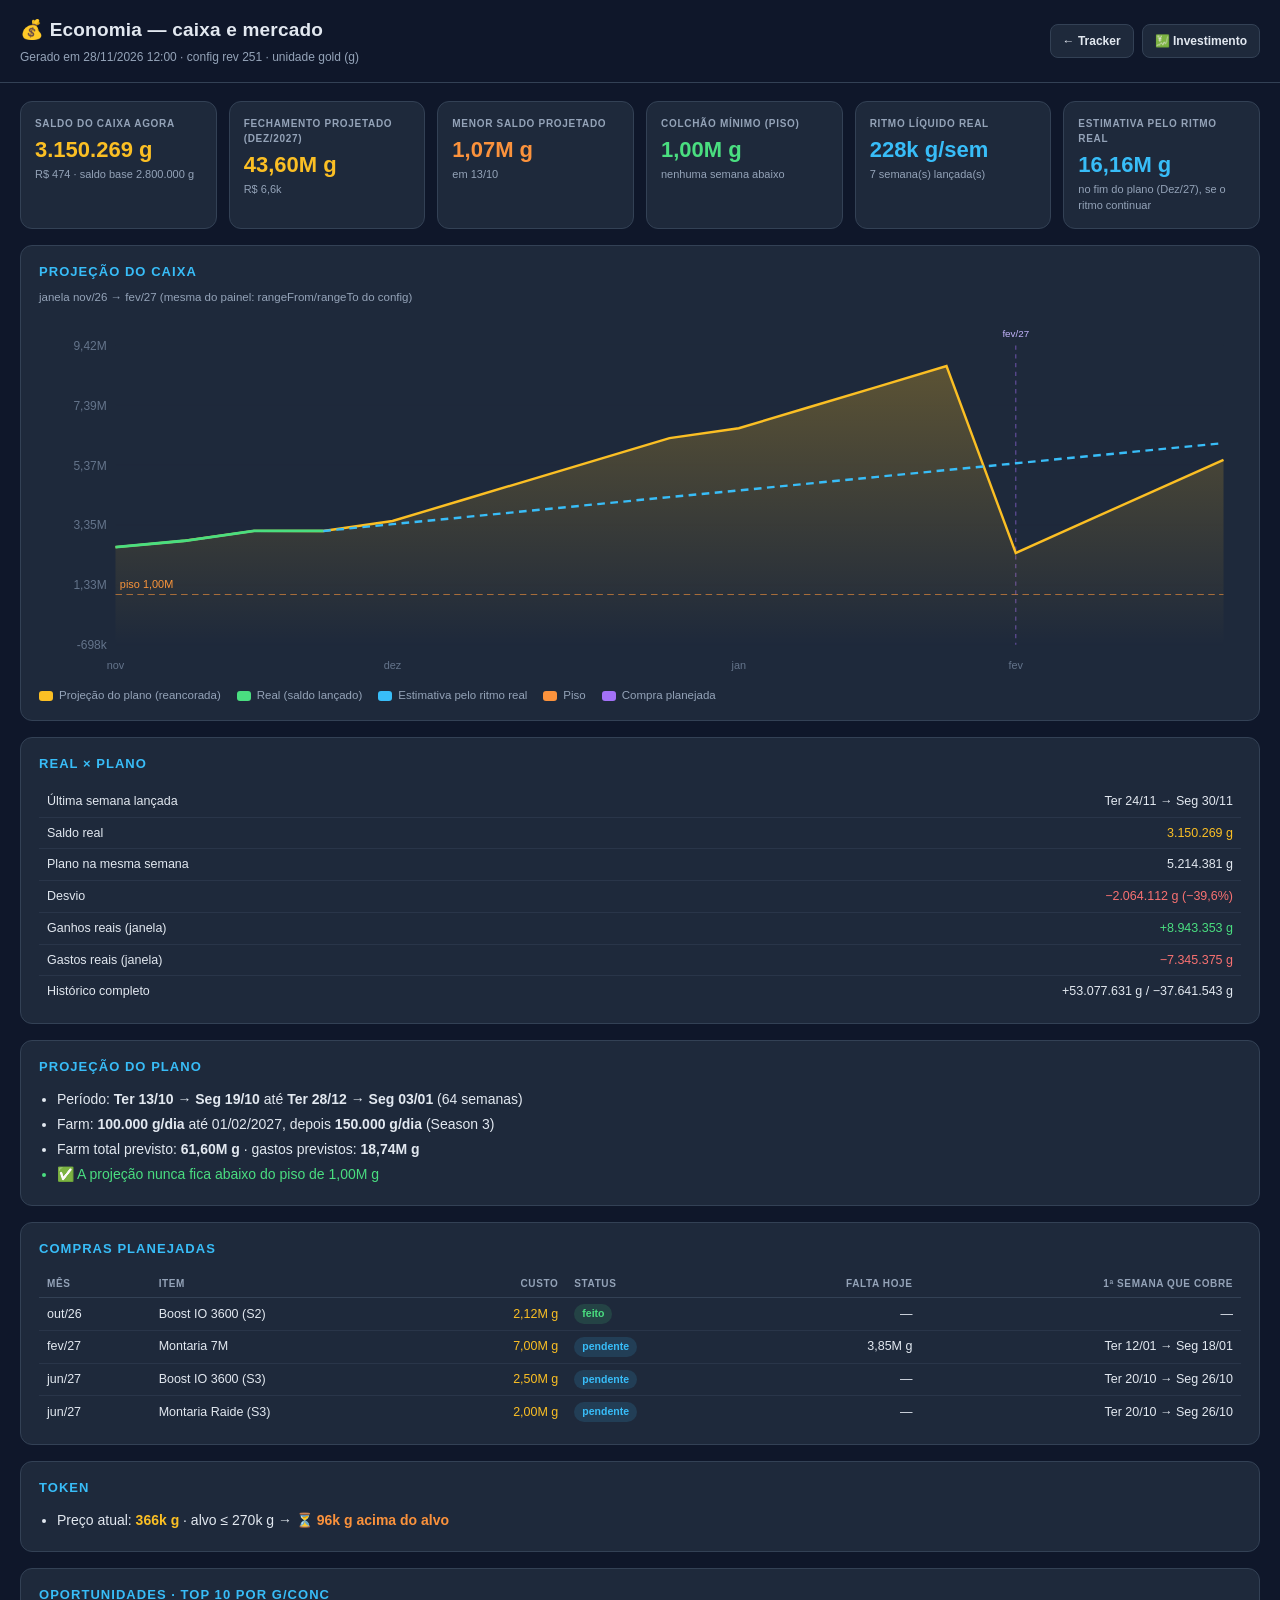
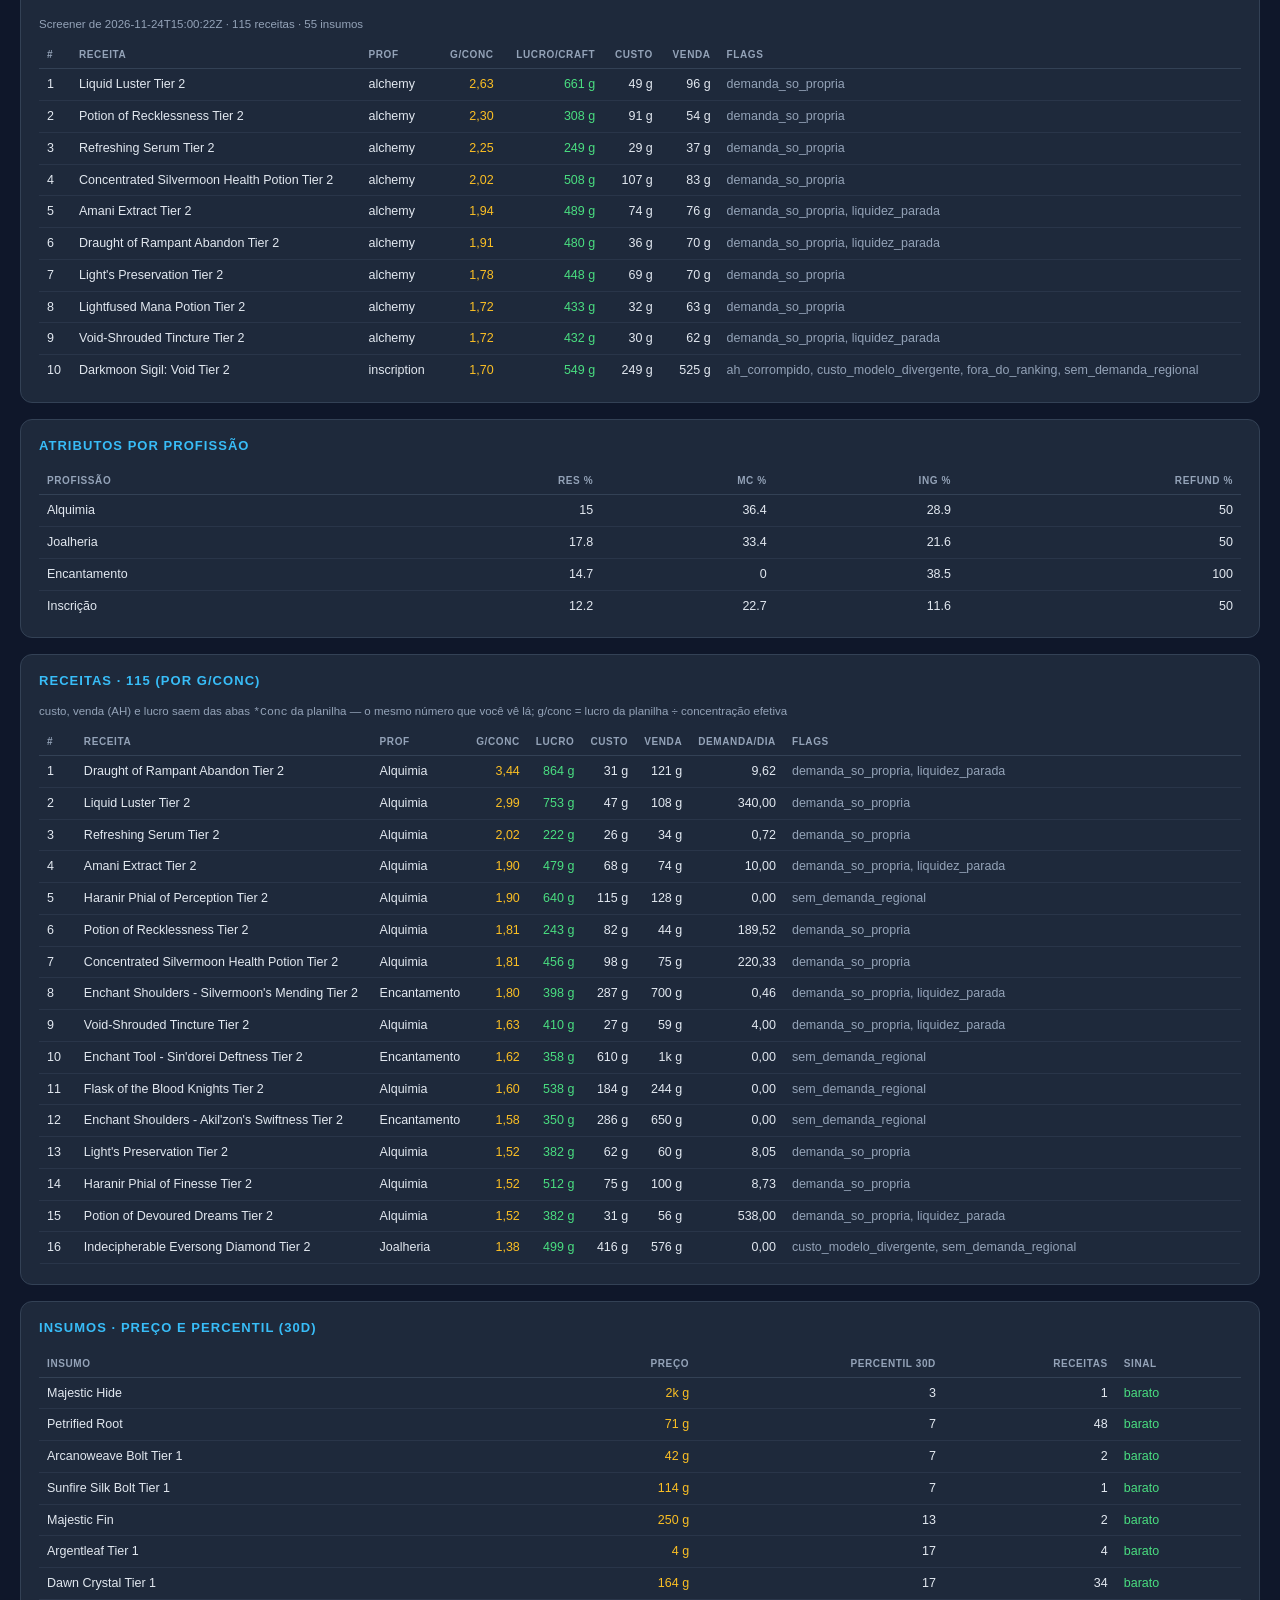
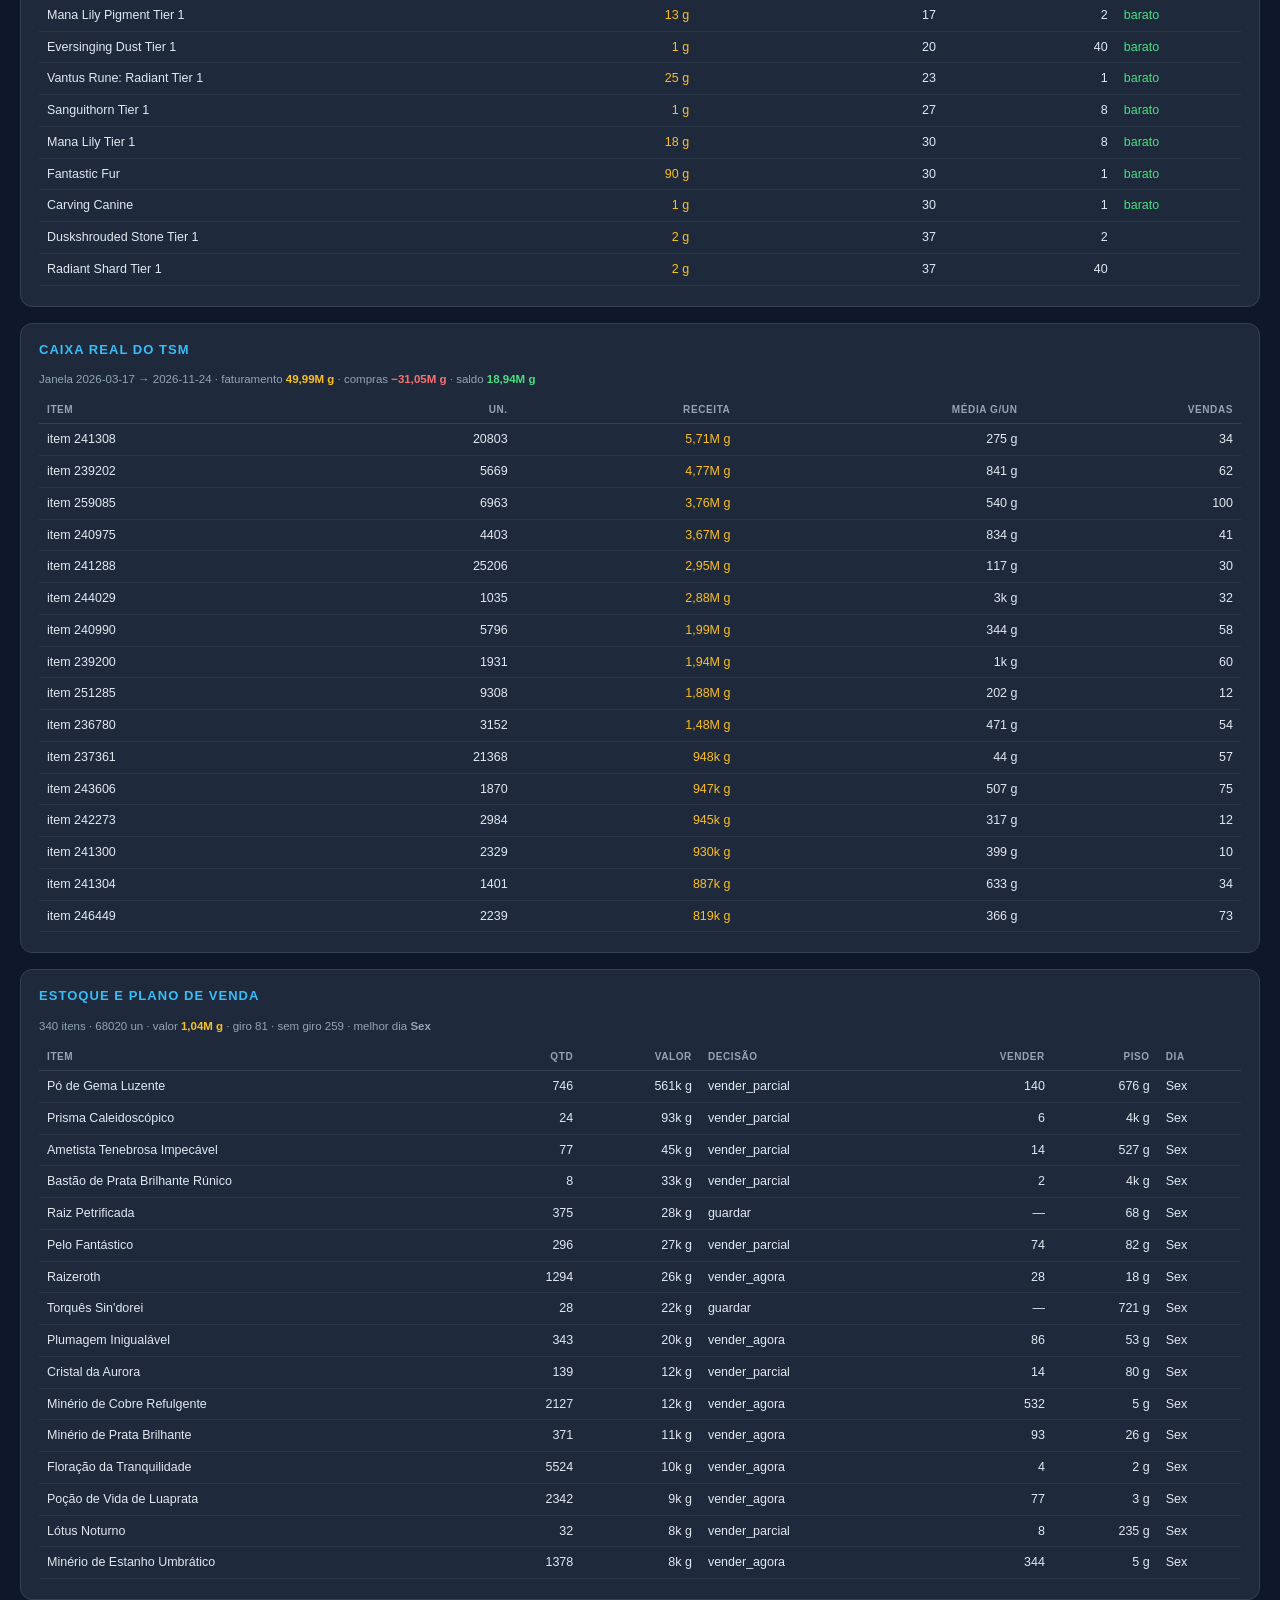
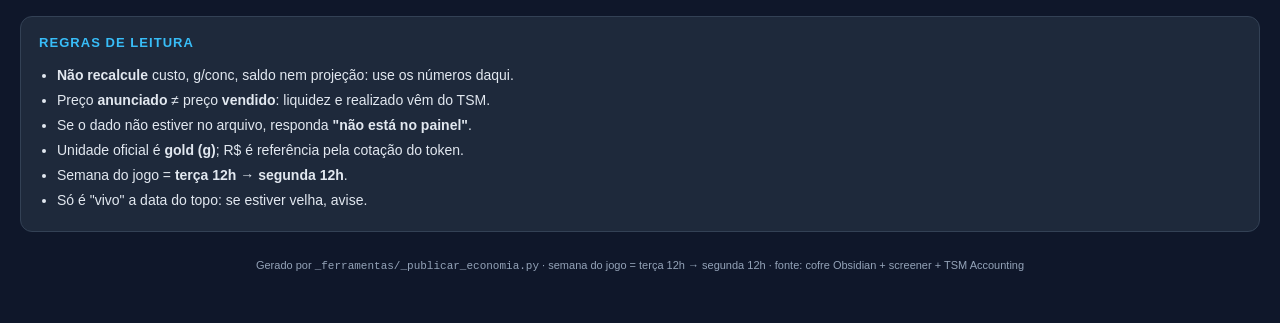
==== commit e68b8dec: "economia: atualiza painel (28/11 12:00)" ====
--- a/economia.html
+++ b/economia.html
@@ -54,18 +54,18 @@
 footer{color:var(--dim);font-size:11px;text-align:center;margin-top:24px;line-height:1.7}
 </style></head><body>
 <header><div><h1>💰 Economia — caixa e mercado</h1>
-<div class="sub">Gerado em 28/11/2026 04:00 · config rev 251 · unidade gold (g)</div></div>
+<div class="sub">Gerado em 28/11/2026 12:00 · config rev 251 · unidade gold (g)</div></div>
 <nav><a href="index.html">← Tracker</a><a href="investimento.html">💹 Investimento</a></nav></header>
 <main>
-<section class="kpis"><div class="kpi"><div class="l">Saldo do caixa agora</div><div class="v gold">3.150.269 g</div><div class="n">R$ 490 · saldo base 2.800.000 g</div></div><div class="kpi"><div class="l">Fechamento projetado (Dez/2027)</div><div class="v gold">43,75M g</div><div class="n">R$ 6,8k</div></div><div class="kpi"><div class="l">Menor saldo projetado</div><div class="v warn">1,07M g</div><div class="n">em 13/10</div></div><div class="kpi"><div class="l">Colchão mínimo (piso)</div><div class="v pos">1,00M g</div><div class="n">nenhuma semana abaixo</div></div><div class="kpi"><div class="l">Ritmo líquido real</div><div class="v sky">228k g/sem</div><div class="n">7 semana(s) lançada(s)</div></div><div class="kpi"><div class="l">Estimativa pelo ritmo real</div><div class="v sky">16,16M g</div><div class="n">no fim do plano (Dez/27), se o ritmo continuar</div></div></section>
-<section class="card"><h2>Projeção do caixa</h2><div style="color:var(--dim);font-size:11.5px;margin:-4px 0 10px">janela nov/26 → fev/27 (mesma do painel: rangeFrom/rangeTo do config)</div><svg viewBox="0 0 1100 330" class="chart" role="img" aria-label="projeção do caixa"><defs><linearGradient id="gproj" x1="0" y1="0" x2="0" y2="1"><stop offset="0" stop-color="#fbbf24" stop-opacity=".28"/><stop offset="1" stop-color="#fbbf24" stop-opacity="0"/></linearGradient></defs><line x1="70" y1="300.0" x2="1084" y2="300.0" stroke="#1e293b"/><text x="62" y="304.0" fill="#64748b" font-size="11" text-anchor="end">-699k</text><line x1="70" y1="245.2" x2="1084" y2="245.2" stroke="#1e293b"/><text x="62" y="249.2" fill="#64748b" font-size="11" text-anchor="end">1,33M</text><line x1="70" y1="190.4" x2="1084" y2="190.4" stroke="#1e293b"/><text x="62" y="194.4" fill="#64748b" font-size="11" text-anchor="end">3,36M</text><line x1="70" y1="135.6" x2="1084" y2="135.6" stroke="#1e293b"/><text x="62" y="139.6" fill="#64748b" font-size="11" text-anchor="end">5,39M</text><line x1="70" y1="80.8" x2="1084" y2="80.8" stroke="#1e293b"/><text x="62" y="84.8" fill="#64748b" font-size="11" text-anchor="end">7,41M</text><line x1="70" y1="26.0" x2="1084" y2="26.0" stroke="#1e293b"/><text x="62" y="30.0" fill="#64748b" font-size="11" text-anchor="end">9,44M</text><line x1="70" y1="254.1" x2="1084" y2="254.1" stroke="#fb923c" stroke-dasharray="6 4" opacity=".6"/><text x="74" y="248.1" fill="#fb923c" font-size="10">piso 1,00M</text><line x1="893.9" y1="26" x2="893.9" y2="300" stroke="#a371f7" stroke-dasharray="4 4" opacity=".55"/><text x="893.9" y="18" fill="#c4b5fd" font-size="9" text-anchor="middle">fev/27</text><polygon points="70,300.0 70.0,210.8 133.4,205.0 196.8,196.0 260.1,196.0 323.5,186.6 386.9,167.7 450.2,148.8 513.6,129.9 577.0,111.0 640.4,101.6 703.8,82.7 767.1,63.8 830.5,44.9 893.9,215.2 957.2,186.8 1020.6,158.5 1084.0,130.1 1084.0,300.0" fill="url(#gproj)"/><polyline points="70.0,210.8 133.4,205.0 196.8,196.0 260.1,196.0 323.5,186.6 386.9,167.7 450.2,148.8 513.6,129.9 577.0,111.0 640.4,101.6 703.8,82.7 767.1,63.8 830.5,44.9 893.9,215.2 957.2,186.8 1020.6,158.5 1084.0,130.1" fill="none" stroke="#fbbf24" stroke-width="2.2"/><polyline points="70.0,210.8 133.4,205.0 196.8,196.0 260.1,196.0" fill="none" stroke="#4ade80" stroke-width="2.6"/><polyline points="260.1,196.0 323.5,189.8 386.9,183.7 450.2,177.5 513.6,171.3 577.0,165.2 640.4,159.0 703.8,152.8 767.1,146.7 830.5,140.5 893.9,134.3 957.2,128.2 1020.6,122.0 1084.0,115.8" fill="none" stroke="#38bdf8" stroke-width="2.2" stroke-dasharray="7 5"/><text x="70.0" y="322" fill="#64748b" font-size="10" text-anchor="middle">nov</text><text x="323.5" y="322" fill="#64748b" font-size="10" text-anchor="middle">dez</text><text x="640.4" y="322" fill="#64748b" font-size="10" text-anchor="middle">jan</text><text x="893.9" y="322" fill="#64748b" font-size="10" text-anchor="middle">fev</text></svg><div class="legend"><span><i style="background:#fbbf24"></i>Projeção do plano (reancorada)</span><span><i style="background:#4ade80"></i>Real (saldo lançado)</span><span><i style="background:#38bdf8"></i>Estimativa pelo ritmo real</span><span><i style="background:#fb923c"></i>Piso</span><span><i style="background:#a371f7"></i>Compra planejada</span></div></section>
-<section class="card"><h2>Real × plano</h2><table><tr><td>Última semana lançada</td><td class="r">Ter 24/11 → Seg 30/11</td></tr><tr><td>Saldo real</td><td class="r gold">3.150.269 g</td></tr><tr><td>Plano na mesma semana</td><td class="r">5.226.404 g</td></tr><tr><td>Desvio</td><td class="r neg">−2.076.135 g (−39,7%)</td></tr><tr><td>Ganhos reais (janela)</td><td class="r pos">+8.943.353 g</td></tr><tr><td>Gastos reais (janela)</td><td class="r neg">−7.345.375 g</td></tr><tr><td>Histórico completo</td><td class="r">+53.077.631 g / −37.641.543 g</td></tr></table></section>
-<section class="card"><h2>Projeção do plano</h2><ul class="tight"><li>Período: <b>Ter 13/10 → Seg 19/10</b> até <b>Ter 28/12 → Seg 03/01</b> (64 semanas)</li><li>Farm: <b>100.000 g/dia</b> até 01/02/2027, depois <b>150.000 g/dia</b> (Season 3)</li><li>Farm total previsto: <b>61,60M g</b> · gastos previstos: <b>18,57M g</b></li><li class="pos">✅ A projeção nunca fica abaixo do piso de 1,00M g</li></ul></section>
+<section class="kpis"><div class="kpi"><div class="l">Saldo do caixa agora</div><div class="v gold">3.150.269 g</div><div class="n">R$ 474 · saldo base 2.800.000 g</div></div><div class="kpi"><div class="l">Fechamento projetado (Dez/2027)</div><div class="v gold">43,60M g</div><div class="n">R$ 6,6k</div></div><div class="kpi"><div class="l">Menor saldo projetado</div><div class="v warn">1,07M g</div><div class="n">em 13/10</div></div><div class="kpi"><div class="l">Colchão mínimo (piso)</div><div class="v pos">1,00M g</div><div class="n">nenhuma semana abaixo</div></div><div class="kpi"><div class="l">Ritmo líquido real</div><div class="v sky">228k g/sem</div><div class="n">7 semana(s) lançada(s)</div></div><div class="kpi"><div class="l">Estimativa pelo ritmo real</div><div class="v sky">16,16M g</div><div class="n">no fim do plano (Dez/27), se o ritmo continuar</div></div></section>
+<section class="card"><h2>Projeção do caixa</h2><div style="color:var(--dim);font-size:11.5px;margin:-4px 0 10px">janela nov/26 → fev/27 (mesma do painel: rangeFrom/rangeTo do config)</div><svg viewBox="0 0 1100 330" class="chart" role="img" aria-label="projeção do caixa"><defs><linearGradient id="gproj" x1="0" y1="0" x2="0" y2="1"><stop offset="0" stop-color="#fbbf24" stop-opacity=".28"/><stop offset="1" stop-color="#fbbf24" stop-opacity="0"/></linearGradient></defs><line x1="70" y1="300.0" x2="1084" y2="300.0" stroke="#1e293b"/><text x="62" y="304.0" fill="#64748b" font-size="11" text-anchor="end">-698k</text><line x1="70" y1="245.2" x2="1084" y2="245.2" stroke="#1e293b"/><text x="62" y="249.2" fill="#64748b" font-size="11" text-anchor="end">1,33M</text><line x1="70" y1="190.4" x2="1084" y2="190.4" stroke="#1e293b"/><text x="62" y="194.4" fill="#64748b" font-size="11" text-anchor="end">3,35M</text><line x1="70" y1="135.6" x2="1084" y2="135.6" stroke="#1e293b"/><text x="62" y="139.6" fill="#64748b" font-size="11" text-anchor="end">5,37M</text><line x1="70" y1="80.8" x2="1084" y2="80.8" stroke="#1e293b"/><text x="62" y="84.8" fill="#64748b" font-size="11" text-anchor="end">7,39M</text><line x1="70" y1="26.0" x2="1084" y2="26.0" stroke="#1e293b"/><text x="62" y="30.0" fill="#64748b" font-size="11" text-anchor="end">9,42M</text><line x1="70" y1="254.0" x2="1084" y2="254.0" stroke="#fb923c" stroke-dasharray="6 4" opacity=".6"/><text x="74" y="248.0" fill="#fb923c" font-size="10">piso 1,00M</text><line x1="893.9" y1="26" x2="893.9" y2="300" stroke="#a371f7" stroke-dasharray="4 4" opacity=".55"/><text x="893.9" y="18" fill="#c4b5fd" font-size="9" text-anchor="middle">fev/27</text><polygon points="70,300.0 70.0,210.6 133.4,204.8 196.8,195.7 260.1,195.8 323.5,186.7 386.9,167.7 450.2,148.8 513.6,129.8 577.0,110.8 640.4,101.8 703.8,82.8 767.1,63.9 830.5,44.9 893.9,216.0 957.2,187.5 1020.6,159.1 1084.0,130.7 1084.0,300.0" fill="url(#gproj)"/><polyline points="70.0,210.6 133.4,204.8 196.8,195.7 260.1,195.8 323.5,186.7 386.9,167.7 450.2,148.8 513.6,129.8 577.0,110.8 640.4,101.8 703.8,82.8 767.1,63.9 830.5,44.9 893.9,216.0 957.2,187.5 1020.6,159.1 1084.0,130.7" fill="none" stroke="#fbbf24" stroke-width="2.2"/><polyline points="70.0,210.6 133.4,204.8 196.8,195.7 260.1,195.8" fill="none" stroke="#4ade80" stroke-width="2.6"/><polyline points="260.1,195.8 323.5,189.6 386.9,183.4 450.2,177.2 513.6,171.0 577.0,164.8 640.4,158.7 703.8,152.5 767.1,146.3 830.5,140.1 893.9,133.9 957.2,127.7 1020.6,121.5 1084.0,115.4" fill="none" stroke="#38bdf8" stroke-width="2.2" stroke-dasharray="7 5"/><text x="70.0" y="322" fill="#64748b" font-size="10" text-anchor="middle">nov</text><text x="323.5" y="322" fill="#64748b" font-size="10" text-anchor="middle">dez</text><text x="640.4" y="322" fill="#64748b" font-size="10" text-anchor="middle">jan</text><text x="893.9" y="322" fill="#64748b" font-size="10" text-anchor="middle">fev</text></svg><div class="legend"><span><i style="background:#fbbf24"></i>Projeção do plano (reancorada)</span><span><i style="background:#4ade80"></i>Real (saldo lançado)</span><span><i style="background:#38bdf8"></i>Estimativa pelo ritmo real</span><span><i style="background:#fb923c"></i>Piso</span><span><i style="background:#a371f7"></i>Compra planejada</span></div></section>
+<section class="card"><h2>Real × plano</h2><table><tr><td>Última semana lançada</td><td class="r">Ter 24/11 → Seg 30/11</td></tr><tr><td>Saldo real</td><td class="r gold">3.150.269 g</td></tr><tr><td>Plano na mesma semana</td><td class="r">5.214.381 g</td></tr><tr><td>Desvio</td><td class="r neg">−2.064.112 g (−39,6%)</td></tr><tr><td>Ganhos reais (janela)</td><td class="r pos">+8.943.353 g</td></tr><tr><td>Gastos reais (janela)</td><td class="r neg">−7.345.375 g</td></tr><tr><td>Histórico completo</td><td class="r">+53.077.631 g / −37.641.543 g</td></tr></table></section>
+<section class="card"><h2>Projeção do plano</h2><ul class="tight"><li>Período: <b>Ter 13/10 → Seg 19/10</b> até <b>Ter 28/12 → Seg 03/01</b> (64 semanas)</li><li>Farm: <b>100.000 g/dia</b> até 01/02/2027, depois <b>150.000 g/dia</b> (Season 3)</li><li>Farm total previsto: <b>61,60M g</b> · gastos previstos: <b>18,74M g</b></li><li class="pos">✅ A projeção nunca fica abaixo do piso de 1,00M g</li></ul></section>
 <section class="card"><h2>Compras planejadas</h2><table><thead><tr><th>Mês</th><th>Item</th><th class="r">Custo</th><th>Status</th><th class="r">Falta hoje</th><th class="r">1ª semana que cobre</th></tr></thead><tbody><tr><td>out/26</td><td>Boost IO 3600 (S2)</td><td class="r gold">2,12M g</td><td><span class="pill ok">feito</span></td><td class="r">—</td><td class="r">—</td></tr><tr><td>fev/27</td><td>Montaria 7M</td><td class="r gold">7,00M g</td><td><span class="pill pend">pendente</span></td><td class="r">3,85M g</td><td class="r">Ter 12/01 → Seg 18/01</td></tr><tr><td>jun/27</td><td>Boost IO 3600 (S3)</td><td class="r gold">2,50M g</td><td><span class="pill pend">pendente</span></td><td class="r">—</td><td class="r">Ter 20/10 → Seg 26/10</td></tr><tr><td>jun/27</td><td>Montaria Raide (S3)</td><td class="r gold">2,00M g</td><td><span class="pill pend">pendente</span></td><td class="r">—</td><td class="r">Ter 20/10 → Seg 26/10</td></tr></tbody></table></section>
-<section class="card"><h2>Token</h2><ul class="tight"><li>Preço atual: <b class="gold">354k g</b> · alvo ≤ 270k g → <b class="warn">⏳ 84k g acima do alvo</b></li></ul></section>
+<section class="card"><h2>Token</h2><ul class="tight"><li>Preço atual: <b class="gold">366k g</b> · alvo ≤ 270k g → <b class="warn">⏳ 96k g acima do alvo</b></li></ul></section>
 <section class="card"><h2>Oportunidades · top 10 por g/conc</h2><div class="sub" style="color:var(--dim);font-size:11.5px;margin-bottom:8px">Screener de 2026-11-24T15:00:22Z · 115 receitas · 55 insumos</div><table><thead><tr><th>#</th><th>Receita</th><th>Prof</th><th class="r">g/conc</th><th class="r">lucro/craft</th><th class="r">custo</th><th class="r">venda</th><th>flags</th></tr></thead><tbody><tr><td>1</td><td>Liquid Luster Tier 2</td><td>alchemy</td><td class="r gold">2,63</td><td class="r pos">661 g</td><td class="r">49 g</td><td class="r">96 g</td><td class="dim">demanda_so_propria</td></tr><tr><td>2</td><td>Potion of Recklessness Tier 2</td><td>alchemy</td><td class="r gold">2,30</td><td class="r pos">308 g</td><td class="r">91 g</td><td class="r">54 g</td><td class="dim">demanda_so_propria</td></tr><tr><td>3</td><td>Refreshing Serum Tier 2</td><td>alchemy</td><td class="r gold">2,25</td><td class="r pos">249 g</td><td class="r">29 g</td><td class="r">37 g</td><td class="dim">demanda_so_propria</td></tr><tr><td>4</td><td>Concentrated Silvermoon Health Potion Tier 2</td><td>alchemy</td><td class="r gold">2,02</td><td class="r pos">508 g</td><td class="r">107 g</td><td class="r">83 g</td><td class="dim">demanda_so_propria</td></tr><tr><td>5</td><td>Amani Extract Tier 2</td><td>alchemy</td><td class="r gold">1,94</td><td class="r pos">489 g</td><td class="r">74 g</td><td class="r">76 g</td><td class="dim">demanda_so_propria, liquidez_parada</td></tr><tr><td>6</td><td>Draught of Rampant Abandon Tier 2</td><td>alchemy</td><td class="r gold">1,91</td><td class="r pos">480 g</td><td class="r">36 g</td><td class="r">70 g</td><td class="dim">demanda_so_propria, liquidez_parada</td></tr><tr><td>7</td><td>Light&#x27;s Preservation Tier 2</td><td>alchemy</td><td class="r gold">1,78</td><td class="r pos">448 g</td><td class="r">69 g</td><td class="r">70 g</td><td class="dim">demanda_so_propria</td></tr><tr><td>8</td><td>Lightfused Mana Potion Tier 2</td><td>alchemy</td><td class="r gold">1,72</td><td class="r pos">433 g</td><td class="r">32 g</td><td class="r">63 g</td><td class="dim">demanda_so_propria</td></tr><tr><td>9</td><td>Void-Shrouded Tincture Tier 2</td><td>alchemy</td><td class="r gold">1,72</td><td class="r pos">432 g</td><td class="r">30 g</td><td class="r">62 g</td><td class="dim">demanda_so_propria, liquidez_parada</td></tr><tr><td>10</td><td>Darkmoon Sigil: Void Tier 2</td><td>inscription</td><td class="r gold">1,70</td><td class="r pos">549 g</td><td class="r">249 g</td><td class="r">525 g</td><td class="dim">ah_corrompido, custo_modelo_divergente, fora_do_ranking, sem_demanda_regional</td></tr></tbody></table></section>
 <section class="card"><h2>Atributos por profissão</h2><table><thead><tr><th>Profissão</th><th class="r">Res %</th><th class="r">MC %</th><th class="r">Ing %</th><th class="r">Refund %</th></tr></thead><tbody><tr><td>Alquimia</td><td class="r">15</td><td class="r">36.4</td><td class="r">28.9</td><td class="r">50</td></tr><tr><td>Joalheria</td><td class="r">17.8</td><td class="r">33.4</td><td class="r">21.6</td><td class="r">50</td></tr><tr><td>Encantamento</td><td class="r">14.7</td><td class="r">0</td><td class="r">38.5</td><td class="r">100</td></tr><tr><td>Inscrição</td><td class="r">12.2</td><td class="r">22.7</td><td class="r">11.6</td><td class="r">50</td></tr></tbody></table></section>
-<section class="card"><h2>Receitas · 115 (por g/conc)</h2><div class="dim" style="font-size:11.5px;margin-bottom:8px">custo, venda (AH) e lucro saem das abas <code>*Conc</code> da planilha — o mesmo número que você vê lá; g/conc = lucro da planilha ÷ concentração efetiva</div><div class="tbl-scroll"><table><thead><tr><th>#</th><th>Receita</th><th>Prof</th><th class="r">g/conc</th><th class="r">lucro</th><th class="r">custo</th><th class="r">venda</th><th class="r">demanda/dia</th><th>flags</th></tr></thead><tbody><tr><td>1</td><td>Draught of Rampant Abandon Tier 2</td><td>Alquimia</td><td class="r gold">3,74</td><td class="r pos">942 g</td><td class="r">34 g</td><td class="r">132 g</td><td class="r">9,62</td><td class="dim">demanda_so_propria, liquidez_parada</td></tr><tr><td>2</td><td>Liquid Luster Tier 2</td><td>Alquimia</td><td class="r gold">2,98</td><td class="r pos">750 g</td><td class="r">50 g</td><td class="r">108 g</td><td class="r">340,00</td><td class="dim">demanda_so_propria</td></tr><tr><td>3</td><td>Refreshing Serum Tier 2</td><td>Alquimia</td><td class="r gold">2,00</td><td class="r pos">220 g</td><td class="r">28 g</td><td class="r">34 g</td><td class="r">0,72</td><td class="dim">demanda_so_propria</td></tr><tr><td>4</td><td>Enchant Helm - Empowered Hex of Leeching Tier 2</td><td>Encantamento</td><td class="r gold">1,99</td><td class="r pos">441 g</td><td class="r">342 g</td><td class="r">800 g</td><td class="r">0,00</td><td class="dim">sem_demanda_regional</td></tr><tr><td>5</td><td>Enchant Shoulders - Silvermoon&#x27;s Mending Tier 2</td><td>Encantamento</td><td class="r gold">1,97</td><td class="r pos">436 g</td><td class="r">251 g</td><td class="r">700 g</td><td class="r">0,46</td><td class="dim">demanda_so_propria, liquidez_parada</td></tr><tr><td>6</td><td>Haranir Phial of Perception Tier 2</td><td>Alquimia</td><td class="r gold">1,92</td><td class="r pos">646 g</td><td class="r">118 g</td><td class="r">130 g</td><td class="r">0,00</td><td class="dim">sem_demanda_regional</td></tr><tr><td>7</td><td>Amani Extract Tier 2</td><td>Alquimia</td><td class="r gold">1,91</td><td class="r pos">481 g</td><td class="r">70 g</td><td class="r">74 g</td><td class="r">10,00</td><td class="dim">demanda_so_propria, liquidez_parada</td></tr><tr><td>8</td><td>Concentrated Silvermoon Health Potion Tier 2</td><td>Alquimia</td><td class="r gold">1,82</td><td class="r pos">458 g</td><td class="r">100 g</td><td class="r">75 g</td><td class="r">220,33</td><td class="dim">demanda_so_propria</td></tr><tr><td>9</td><td>Potion of Recklessness Tier 2</td><td>Alquimia</td><td class="r gold">1,79</td><td class="r pos">240 g</td><td class="r">85 g</td><td class="r">44 g</td><td class="r">189,52</td><td class="dim">demanda_so_propria</td></tr><tr><td>10</td><td>Enchant Tool - Sin&#x27;dorei Deftness Tier 2</td><td>Encantamento</td><td class="r gold">1,79</td><td class="r pos">395 g</td><td class="r">574 g</td><td class="r">1k g</td><td class="r">0,00</td><td class="dim">sem_demanda_regional</td></tr><tr><td>11</td><td>Void-Shrouded Tincture Tier 2</td><td>Alquimia</td><td class="r gold">1,67</td><td class="r pos">420 g</td><td class="r">29 g</td><td class="r">61 g</td><td class="r">4,00</td><td class="dim">demanda_so_propria, liquidez_parada</td></tr><tr><td>12</td><td>Flask of the Blood Knights Tier 2</td><td>Alquimia</td><td class="r gold">1,66</td><td class="r pos">559 g</td><td class="r">163 g</td><td class="r">244 g</td><td class="r">0,00</td><td class="dim">sem_demanda_regional</td></tr><tr><td>13</td><td>Potion of Devoured Dreams Tier 2</td><td>Alquimia</td><td class="r gold">1,63</td><td class="r pos">409 g</td><td class="r">33 g</td><td class="r">60 g</td><td class="r">538,00</td><td class="dim">demanda_so_propria, liquidez_parada</td></tr><tr><td>14</td><td>Flask of the Shattered Sun Tier 2</td><td>Alquimia</td><td class="r gold">1,61</td><td class="r pos">543 g</td><td class="r">271 g</td><td class="r">275 g</td><td class="r">6,00</td><td class="dim">demanda_so_propria</td></tr><tr><td>15</td><td>Light&#x27;s Preservation Tier 2</td><td>Alquimia</td><td class="r gold">1,51</td><td class="r pos">380 g</td><td class="r">64 g</td><td class="r">60 g</td><td class="r">8,05</td><td class="dim">demanda_so_propria</td></tr><tr><td>16</td><td>Haranir Phial of Finesse Tier 2</td><td>Alquimia</td><td class="r gold">1,51</td><td class="r pos">509 g</td><td class="r">77 g</td><td class="r">100 g</td><td class="r">8,73</td><td class="dim">demanda_so_propria</td></tr><tr><td>17</td><td>Flask of the Magisters Tier 2</td><td>Alquimia</td><td class="r gold">1,42</td><td class="r pos">477 g</td><td class="r">156 g</td><td class="r">214 g</td><td class="r">0,00</td><td class="dim">sem_demanda_regional</td></tr><tr><td>18</td><td>Flask of Thalassian Resistance Tier 2</td><td>Alquimia</td><td class="r gold">1,41</td><td class="r pos">477 g</td><td class="r">242 g</td><td class="r">243 g</td><td class="r">0,00</td><td class="dim">sem_demanda_regional</td></tr><tr><td>19</td><td>Enchant Weapon - Jan&#x27;alai&#x27;s Precision Tier 2</td><td>Encantamento</td><td class="r gold">1,40</td><td class="r pos">311 g</td><td class="r">703 g</td><td class="r">1k g</td><td class="r">0,00</td><td class="dim">sem_demanda_regional</td></tr><tr><td>20</td><td>Silvermoon Health Potion Tier 2</td><td>Alquimia</td><td class="r gold">1,38</td><td class="r pos">348 g</td><td class="r">23 g</td><td class="r">50 g</td><td class="r">8,41</td><td class="dim">demanda_so_propria, liquidez_parada</td></tr><tr><td>21</td><td>Prismatic Focusing Iris Tier 2</td><td>Joalheria</td><td class="r gold">1,34</td><td class="r pos">484 g</td><td class="r">153 g</td><td class="r">401 g</td><td class="r">0,00</td><td class="dim">custo_modelo_divergente, sem_demanda_regional</td></tr><tr><td>22</td><td>Flawless Masterful Peridot Tier 2</td><td>Joalheria</td><td class="r gold">1,33</td><td class="r pos">478 g</td><td class="r">245 g</td><td class="r">455 g</td><td class="r">0,00</td><td class="dim">sem_demanda_regional</td></tr><tr><td>23</td><td>Lightfused Mana Potion Tier 2</td><td>Alquimia</td><td class="r gold">1,29</td><td class="r pos">323 g</td><td class="r">31 g</td><td class="r">48 g</td><td class="r">1,83</td><td class="dim">demanda_so_propria</td></tr><tr><td>24</td><td>Darkmoon Sigil: Blood Tier 2</td><td>Inscrição</td><td class="r gold">1,28</td><td class="r pos">414 g</td><td class="r">194 g</td><td class="r">400 g</td><td class="r">0,00</td><td class="dim">custo_modelo_divergente, sem_demanda_regional</td></tr><tr><td>25</td><td>Haranir Phial of Ingenuity Tier 2</td><td>Alquimia</td><td class="r gold">1,19</td><td class="r pos">402 g</td><td class="r">33 g</td><td class="r">74 g</td><td class="r">0,00</td><td class="dim">sem_demanda_regional</td></tr><tr><td>26</td><td>Darkmoon Sigil: Hunt Tier 2</td><td>Inscrição</td><td class="r gold">1,17</td><td class="r pos">379 g</td><td class="r">229 g</td><td class="r">400 g</td><td class="r">0,00</td><td class="dim">ah_corrompido, custo_modelo_divergente, fora_do_ranking, sem_demanda_regional</td></tr><tr><td>27</td><td>Light&#x27;s Potential Tier 2</td><td>Alquimia</td><td class="r gold">1,16</td><td class="r pos">291 g</td><td class="r">77 g</td><td class="r">50 g</td><td class="r">111,81</td><td class="dim">demanda_so_propria</td></tr><tr><td>28</td><td>Stoic Eversong Diamond Tier 2</td><td>Joalheria</td><td class="r gold">1,12</td><td class="r pos">404 g</td><td class="r">414 g</td><td class="r">515 g</td><td class="r">0,00</td><td class="dim">custo_modelo_divergente, sem_demanda_regional</td></tr><tr><td>29</td><td>Thalassian Missive of the Harmonious Tier 2</td><td>Inscrição</td><td class="r gold">1,09</td><td class="r pos">331 g</td><td class="r">49 g</td><td class="r">250 g</td><td class="r">2,75</td><td class="dim">demanda_so_propria, liquidez_parada</td></tr><tr><td>30</td><td>Flawless Versatile Amethyst Tier 2</td><td>Joalheria</td><td class="r gold">1,06</td><td class="r pos">384 g</td><td class="r">232 g</td><td class="r">388 g</td><td class="r">0,00</td><td class="dim">sem_demanda_regional</td></tr><tr><td>31</td><td>Enchant Chest - Mark of the Magister Tier 2</td><td>Encantamento</td><td class="r gold">1,06</td><td class="r pos">235 g</td><td class="r">426 g</td><td class="r">683 g</td><td class="r">0,00</td><td class="dim">sem_demanda_regional</td></tr><tr><td>32</td><td>Enchant Weapon - Worldsoul Cradle Tier 2</td><td>Encantamento</td><td class="r gold">0,93</td><td class="r pos">206 g</td><td class="r">468 g</td><td class="r">699 g</td><td class="r">0,00</td><td class="dim">sem_demanda_regional</td></tr><tr><td>33</td><td>Kaleidoscopic Prism Tier 2</td><td>Joalheria</td><td class="r gold">0,92</td><td class="r pos">266 g</td><td class="r">463 g</td><td class="r">459 g</td><td class="r">21,30</td><td class="dim">demanda_so_propria</td></tr><tr><td>34</td><td>Enchant Weapon - Acuity of the Ren&#x27;dorei Tier 2</td><td>Encantamento</td><td class="r gold">0,91</td><td class="r pos">201 g</td><td class="r">559 g</td><td class="r">790 g</td><td class="r">6,24</td><td class="dim">demanda_so_propria</td></tr><tr><td>35</td><td>Flawless Deadly Peridot Tier 2</td><td>Joalheria</td><td class="r gold">0,90</td><td class="r pos">323 g</td><td class="r">245 g</td><td class="r">358 g</td><td class="r">0,00</td><td class="dim">sem_demanda_regional</td></tr><tr><td>36</td><td>Flawless Versatile Peridot Tier 2</td><td>Joalheria</td><td class="r gold">0,90</td><td class="r pos">325 g</td><td class="r">245 g</td><td class="r">359 g</td><td class="r">0,00</td><td class="dim">sem_demanda_regional</td></tr><tr><td>37</td><td>Stabilizing Gemstone Bandolier Tier 2</td><td>Joalheria</td><td class="r gold">0,89</td><td class="r pos">320 g</td><td class="r">196 g</td><td class="r">325 g</td><td class="r">0,00</td><td class="dim">sem_demanda_regional</td></tr><tr><td>38</td><td>Flawless Deadly Amethyst Tier 2</td><td>Joalheria</td><td class="r gold">0,89</td><td class="r pos">321 g</td><td class="r">232 g</td><td class="r">348 g</td><td class="r">10,00</td><td class="dim">demanda_so_propria, liquidez_parada</td></tr><tr><td>39</td><td>Enchant Boots - Farstrider&#x27;s Hunt Tier 2</td><td>Encantamento</td><td class="r gold">0,89</td><td class="r pos">197 g</td><td class="r">288 g</td><td class="r">500 g</td><td class="r">0,00</td><td class="dim">sem_demanda_regional</td></tr><tr><td>40</td><td>Enchant Shoulders - Akil&#x27;zon&#x27;s Swiftness Tier 2</td><td>Encantamento</td><td class="r gold">0,87</td><td class="r pos">192 g</td><td class="r">251 g</td><td class="r">455 g</td><td class="r">0,00</td><td class="dim">sem_demanda_regional</td></tr><tr><td>41</td><td>Darkmoon Sigil: Rot Tier 2</td><td>Inscrição</td><td class="r gold">0,85</td><td class="r pos">276 g</td><td class="r">251 g</td><td class="r">346 g</td><td class="r">0,00</td><td class="dim">custo_modelo_divergente, sem_demanda_regional</td></tr><tr><td>42</td><td>Sin&#x27;dorei Lens Tier 2</td><td>Joalheria</td><td class="r gold">0,85</td><td class="r pos">246 g</td><td class="r">50 g</td><td class="r">186 g</td><td class="r">1,50</td><td class="dim">demanda_so_propria</td></tr><tr><td>43</td><td>Flawless Quick Amethyst Tier 2</td><td>Joalheria</td><td class="r gold">0,84</td><td class="r pos">303 g</td><td class="r">232 g</td><td class="r">337 g</td><td class="r">4,00</td><td class="dim">demanda_so_propria</td></tr><tr><td>44</td><td>Alluring Nostrum Tier 2</td><td>Alquimia</td><td class="r gold">0,83</td><td class="r pos">209 g</td><td class="r">53 g</td><td class="r">35 g</td><td class="r">0,00</td><td class="dim">sem_demanda_regional</td></tr><tr><td>45</td><td>Enlightenment Tonic Tier 2</td><td>Alquimia</td><td class="r gold">0,81</td><td class="r pos">90 g</td><td class="r">18 g</td><td class="r">15 g</td><td class="r">0,00</td><td class="dim">sem_demanda_regional</td></tr><tr><td>46</td><td>Flawless Deadly Garnet Tier 2</td><td>Joalheria</td><td class="r gold">0,81</td><td class="r pos">292 g</td><td class="r">245 g</td><td class="r">338 g</td><td class="r">0,00</td><td class="dim">sem_demanda_regional</td></tr><tr><td>47</td><td>Enchant Tool - Ren&#x27;dorei Ingenuity Tier 2</td><td>Encantamento</td><td class="r gold">0,80</td><td class="r pos">177 g</td><td class="r">554 g</td><td class="r">760 g</td><td class="r">0,00</td><td class="dim">sem_demanda_regional</td></tr><tr><td>48</td><td>Enchant Ring - Zul&#x27;jin&#x27;s Mastery Tier 2</td><td>Encantamento</td><td class="r gold">0,80</td><td class="r pos">176 g</td><td class="r">218 g</td><td class="r">406 g</td><td class="r">0,00</td><td class="dim">sem_demanda_regional</td></tr><tr><td>49</td><td>Enchant Tool - Amani Resourcefulness Tier 2</td><td>Encantamento</td><td class="r gold">0,79</td><td class="r pos">175 g</td><td class="r">347 g</td><td class="r">539 g</td><td class="r">0,00</td><td class="dim">sem_demanda_regional</td></tr><tr><td>50</td><td>Sunglass Vial Tier 2</td><td>Joalheria</td><td class="r gold">0,78</td><td class="r pos">225 g</td><td class="r">32 g</td><td class="r">162 g</td><td class="r">22,36</td><td class="dim">demanda_so_propria</td></tr><tr><td>51</td><td>Flawless Masterful Garnet Tier 2</td><td>Joalheria</td><td class="r gold">0,75</td><td class="r pos">270 g</td><td class="r">245 g</td><td class="r">324 g</td><td class="r">0,00</td><td class="dim">sem_demanda_regional</td></tr><tr><td>52</td><td>Flawless Masterful Amethyst Tier 2</td><td>Joalheria</td><td class="r gold">0,75</td><td class="r pos">271 g</td><td class="r">232 g</td><td class="r">317 g</td><td class="r">0,00</td><td class="dim">sem_demanda_regional</td></tr><tr><td>53</td><td>Flawless Quick Peridot Tier 2</td><td>Joalheria</td><td class="r gold">0,75</td><td class="r pos">270 g</td><td class="r">245 g</td><td class="r">324 g</td><td class="r">0,00</td><td class="dim">sem_demanda_regional</td></tr><tr><td>54</td><td>Flawless Deadly Lapis Tier 2</td><td>Joalheria</td><td class="r gold">0,72</td><td class="r pos">258 g</td><td class="r">244 g</td><td class="r">316 g</td><td class="r">0,00</td><td class="dim">sem_demanda_regional</td></tr><tr><td>55</td><td>Flawless Quick Lapis Tier 2</td><td>Joalheria</td><td class="r gold">0,71</td><td class="r pos">256 g</td><td class="r">244 g</td><td class="r">314 g</td><td class="r">2,00</td><td class="dim">demanda_so_propria, liquidez_parada</td></tr><tr><td>56</td><td>Powerful Eversong Diamond Tier 2</td><td>Joalheria</td><td class="r gold">0,70</td><td class="r pos">253 g</td><td class="r">414 g</td><td class="r">420 g</td><td class="r">0,00</td><td class="dim">custo_modelo_divergente, sem_demanda_regional</td></tr><tr><td>57</td><td>Indecipherable Eversong Diamond Tier 2</td><td>Joalheria</td><td class="r gold">0,68</td><td class="r pos">245 g</td><td class="r">414 g</td><td class="r">415 g</td><td class="r">0,00</td><td class="dim">custo_modelo_divergente, sem_demanda_regional</td></tr><tr><td>58</td><td>Enchant Weapon - Rite of the Hash&#x27;ey Tier 2</td><td>Encantamento</td><td class="r gold">0,68</td><td class="r pos">150 g</td><td class="r">498 g</td><td class="r">675 g</td><td class="r">0,00</td><td class="dim">sem_demanda_regional</td></tr><tr><td>59</td><td>Darkmoon Sigil: Void Tier 2</td><td>Inscrição</td><td class="r gold">0,66</td><td class="r pos">214 g</td><td class="r">237 g</td><td class="r">297 g</td><td class="r">0,00</td><td class="dim">ah_corrompido, custo_modelo_divergente, fora_do_ranking, sem_demanda_regional</td></tr><tr><td>60</td><td>Enchant Tool - Haranir Multicrafting Tier 2</td><td>Encantamento</td><td class="r gold">0,66</td><td class="r pos">147 g</td><td class="r">574 g</td><td class="r">751 g</td><td class="r">1,50</td><td class="dim">demanda_so_propria, liquidez_parada</td></tr><tr><td>61</td><td>Enchant Boots - Shaladrassil&#x27;s Roots Tier 2</td><td>Encantamento</td><td class="r gold">0,66</td><td class="r pos">147 g</td><td class="r">504 g</td><td class="r">677 g</td><td class="r">4,23</td><td class="dim">demanda_so_propria</td></tr><tr><td>62</td><td>Flawless Versatile Garnet Tier 2</td><td>Joalheria</td><td class="r gold">0,64</td><td class="r pos">230 g</td><td class="r">245 g</td><td class="r">299 g</td><td class="r">6,00</td><td class="dim">demanda_so_propria</td></tr><tr><td>63</td><td>Flawless Quick Garnet Tier 2</td><td>Joalheria</td><td class="r gold">0,63</td><td class="r pos">227 g</td><td class="r">245 g</td><td class="r">297 g</td><td class="r">2,00</td><td class="dim">demanda_so_propria, liquidez_parada</td></tr><tr><td>64</td><td>Flawless Masterful Lapis Tier 2</td><td>Joalheria</td><td class="r gold">0,63</td><td class="r pos">226 g</td><td class="r">244 g</td><td class="r">296 g</td><td class="r">0,00</td><td class="dim">sem_demanda_regional</td></tr><tr><td>65</td><td>Enchant Helm - Empowered Rune of Avoidance Tier 2</td><td>Encantamento</td><td class="r gold">0,63</td><td class="r pos">139 g</td><td class="r">342 g</td><td class="r">499 g</td><td class="r">0,00</td><td class="dim">sem_demanda_regional</td></tr><tr><td>66</td><td>Enchant Shoulders - Amirdrassil&#x27;s Grace Tier 2</td><td>Encantamento</td><td class="r gold">0,59</td><td class="r pos">130 g</td><td class="r">342 g</td><td class="r">490 g</td><td class="r">0,00</td><td class="dim">sem_demanda_regional</td></tr><tr><td>67</td><td>Thalassian Missive of Resourcefulness Tier 2</td><td>Inscrição</td><td class="r gold">0,59</td><td class="r pos">179 g</td><td class="r">49 g</td><td class="r">150 g</td><td class="r">0,00</td><td class="dim">sem_demanda_regional</td></tr><tr><td>68</td><td>Telluric Eversong Diamond Tier 2</td><td>Joalheria</td><td class="r gold">0,58</td><td class="r pos">210 g</td><td class="r">414 g</td><td class="r">393 g</td><td class="r">0,00</td><td class="dim">custo_modelo_divergente, sem_demanda_regional</td></tr><tr><td>69</td><td>Enchant Helm - Empowered Blessing of Speed Tier 2</td><td>Encantamento</td><td class="r gold">0,56</td><td class="r pos">124 g</td><td class="r">342 g</td><td class="r">484 g</td><td class="r">4,00</td><td class="dim">demanda_so_propria, liquidez_parada</td></tr><tr><td>70</td><td>Thalassian Missive of Ingenuity Tier 2</td><td>Inscrição</td><td class="r gold">0,54</td><td class="r pos">163 g</td><td class="r">49 g</td><td class="r">140 g</td><td class="r">0,00</td><td class="dim">sem_demanda_regional</td></tr><tr><td>71</td><td>Flawless Versatile Lapis Tier 2</td><td>Joalheria</td><td class="r gold">0,52</td><td class="r pos">188 g</td><td class="r">244 g</td><td class="r">272 g</td><td class="r">0,00</td><td class="dim">sem_demanda_regional</td></tr><tr><td>72</td><td>Thalassian Missive of the Fireflash Tier 2</td><td>Inscrição</td><td class="r gold">0,49</td><td class="r pos">151 g</td><td class="r">49 g</td><td class="r">131 g</td><td class="r">6,00</td><td class="dim">demanda_so_propria, liquidez_parada</td></tr><tr><td>73</td><td>Thalassian Missive of the Feverflare Tier 2</td><td>Inscrição</td><td class="r gold">0,45</td><td class="r pos">138 g</td><td class="r">49 g</td><td class="r">123 g</td><td class="r">1,60</td><td class="dim">demanda_so_propria, liquidez_parada</td></tr><tr><td>74</td><td>Thalassian Missive of Crafting Speed Tier 2</td><td>Inscrição</td><td class="r gold">0,44</td><td class="r pos">133 g</td><td class="r">49 g</td><td class="r">120 g</td><td class="r">0,00</td><td class="dim">sem_demanda_regional</td></tr><tr><td>75</td><td>Thalassian Missive of the Aurora Tier 2</td><td>Inscrição</td><td class="r gold">0,44</td><td class="r pos">134 g</td><td class="r">49 g</td><td class="r">121 g</td><td class="r">3,25</td><td class="dim">demanda_so_propria, liquidez_parada</td></tr><tr><td>76</td><td>Thalassian Missive of Perception Tier 2</td><td>Inscrição</td><td class="r gold">0,43</td><td class="r pos">132 g</td><td class="r">49 g</td><td class="r">120 g</td><td class="r">0,00</td><td class="dim">sem_demanda_regional</td></tr><tr><td>77</td><td>Codified Azeroot Tier 2</td><td>Inscrição</td><td class="r gold">0,43</td><td class="r pos">133 g</td><td class="r">133 g</td><td class="r">175 g</td><td class="r">1,33</td><td class="dim">demanda_so_propria, liquidez_parada</td></tr><tr><td>78</td><td>Thalassian Missive of the Quickblade Tier 2</td><td>Inscrição</td><td class="r gold">0,42</td><td class="r pos">128 g</td><td class="r">49 g</td><td class="r">117 g</td><td class="r">0,00</td><td class="dim">sem_demanda_regional</td></tr><tr><td>79</td><td>Thalassian Missive of the Peerless Tier 2</td><td>Inscrição</td><td class="r gold">0,42</td><td class="r pos">130 g</td><td class="r">49 g</td><td class="r">118 g</td><td class="r">6,50</td><td class="dim">demanda_so_propria, liquidez_parada</td></tr><tr><td>80</td><td>Enchant Chest - Mark of Nalorakk Tier 2</td><td>Encantamento</td><td class="r gold">0,42</td><td class="r pos">93 g</td><td class="r">375 g</td><td class="r">487 g</td><td class="r">0,00</td><td class="dim">sem_demanda_regional</td></tr><tr><td>81</td><td>Thalassian Missive of Deftness Tier 2</td><td>Inscrição</td><td class="r gold">0,41</td><td class="r pos">124 g</td><td class="r">49 g</td><td class="r">114 g</td><td class="r">0,00</td><td class="dim">sem_demanda_regional</td></tr><tr><td>82</td><td>Contract: The Hara&#x27;ti Tier 2</td><td>Inscrição</td><td class="r gold">0,41</td><td class="r pos">167 g</td><td class="r">25 g</td><td class="r">127 g</td><td class="r">0,00</td><td class="dim">sem_demanda_regional</td></tr><tr><td>83</td><td>Munsell Ink Tier 2</td><td>Inscrição</td><td class="r gold">0,39</td><td class="r pos">123 g</td><td class="r">67 g</td><td class="r">64 g</td><td class="r">0,80</td><td class="dim">demanda_so_propria</td></tr><tr><td>84</td><td>Enchant Ring - Silvermoon&#x27;s Tenacity Tier 2</td><td>Encantamento</td><td class="r gold">0,39</td><td class="r pos">86 g</td><td class="r">219 g</td><td class="r">316 g</td><td class="r">0,00</td><td class="dim">sem_demanda_regional</td></tr><tr><td>85</td><td>Enchant Ring - Eyes of the Eagle Tier 2</td><td>Encantamento</td><td class="r gold">0,39</td><td class="r pos">87 g</td><td class="r">284 g</td><td class="r">386 g</td><td class="r">0,00</td><td class="dim">sem_demanda_regional</td></tr><tr><td>86</td><td>Contract: The Singularity Tier 2</td><td>Inscrição</td><td class="r gold">0,35</td><td class="r pos">144 g</td><td class="r">26 g</td><td class="r">112 g</td><td class="r">0,00</td><td class="dim">ah_corrompido, fora_do_ranking, sem_demanda_regional, sem_estoque_agora</td></tr><tr><td>87</td><td>Soul Cipher Tier 2</td><td>Inscrição</td><td class="r gold">0,35</td><td class="r pos">107 g</td><td class="r">27 g</td><td class="r">60 g</td><td class="r">0,00</td><td class="dim">sem_demanda_regional</td></tr><tr><td>88</td><td>Thalassian Missive of Finesse Tier 2</td><td>Inscrição</td><td class="r gold">0,34</td><td class="r pos">104 g</td><td class="r">49 g</td><td class="r">101 g</td><td class="r">0,00</td><td class="dim">sem_demanda_regional</td></tr><tr><td>89</td><td>Enchant Boots - Lynx&#x27;s Dexterity Tier 2</td><td>Encantamento</td><td class="r gold">0,34</td><td class="r pos">76 g</td><td class="r">218 g</td><td class="r">306 g</td><td class="r">1,00</td><td class="dim">demanda_so_propria</td></tr><tr><td>90</td><td>Thalassian Missive of Multicraft Tier 2</td><td>Inscrição</td><td class="r gold">0,33</td><td class="r pos">101 g</td><td class="r">49 g</td><td class="r">99 g</td><td class="r">0,02</td><td class="dim">demanda_so_propria</td></tr><tr><td>91</td><td>Potion of Zealotry Tier 2</td><td>Alquimia</td><td class="r gold">0,32</td><td class="r pos">80 g</td><td class="r">171 g</td><td class="r">34 g</td><td class="r">8,00</td><td class="dim">demanda_so_propria, liquidez_parada</td></tr><tr><td>92</td><td>Enchant Ring - Silvermoon&#x27;s Alacrity Tier 2</td><td>Encantamento</td><td class="r gold">0,31</td><td class="r pos">68 g</td><td class="r">219 g</td><td class="r">299 g</td><td class="r">0,00</td><td class="dim">sem_demanda_regional</td></tr><tr><td>93</td><td>Enchant Ring - Nature&#x27;s Fury Tier 2</td><td>Encantamento</td><td class="r gold">0,30</td><td class="r pos">66 g</td><td class="r">219 g</td><td class="r">296 g</td><td class="r">0,00</td><td class="dim">sem_demanda_regional</td></tr><tr><td>94</td><td>Enchant Weapon - Berserker&#x27;s Rage Tier 2</td><td>Encantamento</td><td class="r gold">0,27</td><td class="r pos">59 g</td><td class="r">467 g</td><td class="r">551 g</td><td class="r">5,14</td><td class="dim">demanda_so_propria</td></tr><tr><td>95</td><td>Contract: The Silvermoon Court Tier 2</td><td>Inscrição</td><td class="r gold">0,24</td><td class="r pos">96 g</td><td class="r">25 g</td><td class="r">80 g</td><td class="r">0,00</td><td class="dim">ah_corrompido, fora_do_ranking, sem_demanda_regional</td></tr><tr><td>96</td><td>Sienna Ink Tier 2</td><td>Inscrição</td><td class="r gold">0,21</td><td class="r pos">66 g</td><td class="r">89 g</td><td class="r">52 g</td><td class="r">0,00</td><td class="dim">sem_demanda_regional</td></tr><tr><td>97</td><td>Contract: The Amani Tribe Tier 2</td><td>Inscrição</td><td class="r gold">0,21</td><td class="r pos">85 g</td><td class="r">26 g</td><td class="r">73 g</td><td class="r">0,00</td><td class="dim">sem_demanda_regional</td></tr><tr><td>98</td><td>Vantus Rune: Tides Tier 2</td><td>Inscrição</td><td class="r gold">0,21</td><td class="r pos">176 g</td><td class="r">141 g</td><td class="r">209 g</td><td class="r">0,00</td><td class="dim">sem_demanda_regional</td></tr><tr><td>99</td><td>Contract: Zul&#x27;jarra&#x27;s Forces Tier 2</td><td>Inscrição</td><td class="r gold">0,20</td><td class="r pos">81 g</td><td class="r">63 g</td><td class="r">95 g</td><td class="r">0,00</td><td class="dim">sem_demanda_regional</td></tr><tr><td>100</td><td>Enchant Tool - Haranir Finesse Tier 2</td><td>Encantamento</td><td class="r gold">0,11</td><td class="r pos">25 g</td><td class="r">347 g</td><td class="r">390 g</td><td class="r">0,00</td><td class="dim">sem_demanda_regional</td></tr><tr><td>101</td><td>Enchant Shoulders - Flight of the Eagle Tier 2</td><td>Encantamento</td><td class="r gold">0,08</td><td class="r pos">18 g</td><td class="r">19 g</td><td class="r">38 g</td><td class="r">0,00</td><td class="dim">sem_demanda_regional</td></tr><tr><td>102</td><td>Enchant Chest - Mark of the Rootwarden Tier 2</td><td>Encantamento</td><td class="r gold">0,07</td><td class="r pos">16 g</td><td class="r">617 g</td><td class="r">666 g</td><td class="r">0,00</td><td class="dim">sem_demanda_regional</td></tr><tr><td>103</td><td>Vantus Rune: Radiant Tier 2</td><td>Inscrição</td><td class="r gold">0,06</td><td class="r pos">53 g</td><td class="r">109 g</td><td class="r">107 g</td><td class="r">0,00</td><td class="dim">sem_demanda_regional</td></tr><tr><td>104</td><td>Enchant Helm - Rune of Avoidance Tier 2</td><td>Encantamento</td><td class="r gold">0,06</td><td class="r pos">14 g</td><td class="r">19 g</td><td class="r">34 g</td><td class="r">0,00</td><td class="dim">sem_demanda_regional</td></tr><tr><td>105</td><td>Enchant Weapon - Worldsoul Tenacity Tier 2</td><td>Encantamento</td><td class="r gold">0,03</td><td class="r pos">7 g</td><td class="r">468 g</td><td class="r">500 g</td><td class="r">0,00</td><td class="dim">sem_demanda_regional</td></tr><tr><td>106</td><td>Enchant Shoulders - Thalassian Recovery Tier 2</td><td>Encantamento</td><td class="r gold">0,01</td><td class="r pos">1 g</td><td class="r">19 g</td><td class="r">21 g</td><td class="r">0,00</td><td class="dim">sem_demanda_regional</td></tr><tr><td>107</td><td>Enchant Tool - Amani Perception Tier 2</td><td>Encantamento</td><td class="r gold">-0,01</td><td class="r pos">-1 g</td><td class="r">347 g</td><td class="r">363 g</td><td class="r">0,62</td><td class="dim">demanda_so_propria, liquidez_parada</td></tr><tr><td>108</td><td>Enchant Shoulders - Nature&#x27;s Grace Tier 2</td><td>Encantamento</td><td class="r gold">-0,01</td><td class="r pos">-2 g</td><td class="r">19 g</td><td class="r">18 g</td><td class="r">0,00</td><td class="dim">sem_demanda_regional</td></tr><tr><td>109</td><td>Enchant Helm - Blessing of Speed Tier 2</td><td>Encantamento</td><td class="r gold">-0,02</td><td class="r pos">-4 g</td><td class="r">19 g</td><td class="r">16 g</td><td class="r">0,00</td><td class="dim">sem_demanda_regional</td></tr><tr><td>110</td><td>Enchant Helm - Hex of Leeching Tier 2</td><td>Encantamento</td><td class="r gold">-0,06</td><td class="r pos">-14 g</td><td class="r">19 g</td><td class="r">6 g</td><td class="r">0,00</td><td class="dim">ah_corrompido, fora_do_ranking, sem_demanda_regional</td></tr><tr><td>111</td><td>Enchant Weapon - Arcane Mastery Tier 2</td><td>Encantamento</td><td class="r gold">-0,06</td><td class="r pos">-12 g</td><td class="r">530 g</td><td class="r">546 g</td><td class="r">0,46</td><td class="dim">demanda_so_propria</td></tr><tr><td>112</td><td>Enchant Weapon - Flames of the Sin&#x27;Dorei Tier 2</td><td>Encantamento</td><td class="r gold">-0,11</td><td class="r pos">-25 g</td><td class="r">641 g</td><td class="r">650 g</td><td class="r">0,00</td><td class="dim">sem_demanda_regional</td></tr><tr><td>113</td><td>Enchant Weapon - Strength of Halazzi Tier 2</td><td>Encantamento</td><td class="r gold">-0,46</td><td class="r pos">-102 g</td><td class="r">460 g</td><td class="r">383 g</td><td class="r">0,00</td><td class="dim">sem_demanda_regional</td></tr><tr><td>114</td><td>Enchant Chest - Mark of the Worldsoul Tier 2</td><td>Encantamento</td><td class="r gold">-0,66</td><td class="r pos">-146 g</td><td class="r">1k g</td><td class="r">1k g</td><td class="r">0,00</td><td class="dim">sem_demanda_regional</td></tr><tr><td>115</td><td>Enchant Weapon - Worldsoul Aegis Tier 2</td><td>Encantamento</td><td class="r gold">-0,92</td><td class="r pos">-203 g</td><td class="r">468 g</td><td class="r">290 g</td><td class="r">0,00</td><td class="dim">sem_demanda_regional</td></tr></tbody></table></div></section>
+<section class="card"><h2>Receitas · 115 (por g/conc)</h2><div class="dim" style="font-size:11.5px;margin-bottom:8px">custo, venda (AH) e lucro saem das abas <code>*Conc</code> da planilha — o mesmo número que você vê lá; g/conc = lucro da planilha ÷ concentração efetiva</div><div class="tbl-scroll"><table><thead><tr><th>#</th><th>Receita</th><th>Prof</th><th class="r">g/conc</th><th class="r">lucro</th><th class="r">custo</th><th class="r">venda</th><th class="r">demanda/dia</th><th>flags</th></tr></thead><tbody><tr><td>1</td><td>Draught of Rampant Abandon Tier 2</td><td>Alquimia</td><td class="r gold">3,44</td><td class="r pos">864 g</td><td class="r">31 g</td><td class="r">121 g</td><td class="r">9,62</td><td class="dim">demanda_so_propria, liquidez_parada</td></tr><tr><td>2</td><td>Liquid Luster Tier 2</td><td>Alquimia</td><td class="r gold">2,99</td><td class="r pos">753 g</td><td class="r">47 g</td><td class="r">108 g</td><td class="r">340,00</td><td class="dim">demanda_so_propria</td></tr><tr><td>3</td><td>Refreshing Serum Tier 2</td><td>Alquimia</td><td class="r gold">2,02</td><td class="r pos">222 g</td><td class="r">26 g</td><td class="r">34 g</td><td class="r">0,72</td><td class="dim">demanda_so_propria</td></tr><tr><td>4</td><td>Amani Extract Tier 2</td><td>Alquimia</td><td class="r gold">1,90</td><td class="r pos">479 g</td><td class="r">68 g</td><td class="r">74 g</td><td class="r">10,00</td><td class="dim">demanda_so_propria, liquidez_parada</td></tr><tr><td>5</td><td>Haranir Phial of Perception Tier 2</td><td>Alquimia</td><td class="r gold">1,90</td><td class="r pos">640 g</td><td class="r">115 g</td><td class="r">128 g</td><td class="r">0,00</td><td class="dim">sem_demanda_regional</td></tr><tr><td>6</td><td>Potion of Recklessness Tier 2</td><td>Alquimia</td><td class="r gold">1,81</td><td class="r pos">243 g</td><td class="r">82 g</td><td class="r">44 g</td><td class="r">189,52</td><td class="dim">demanda_so_propria</td></tr><tr><td>7</td><td>Concentrated Silvermoon Health Potion Tier 2</td><td>Alquimia</td><td class="r gold">1,81</td><td class="r pos">456 g</td><td class="r">98 g</td><td class="r">75 g</td><td class="r">220,33</td><td class="dim">demanda_so_propria</td></tr><tr><td>8</td><td>Enchant Shoulders - Silvermoon&#x27;s Mending Tier 2</td><td>Encantamento</td><td class="r gold">1,80</td><td class="r pos">398 g</td><td class="r">287 g</td><td class="r">700 g</td><td class="r">0,46</td><td class="dim">demanda_so_propria, liquidez_parada</td></tr><tr><td>9</td><td>Void-Shrouded Tincture Tier 2</td><td>Alquimia</td><td class="r gold">1,63</td><td class="r pos">410 g</td><td class="r">27 g</td><td class="r">59 g</td><td class="r">4,00</td><td class="dim">demanda_so_propria, liquidez_parada</td></tr><tr><td>10</td><td>Enchant Tool - Sin&#x27;dorei Deftness Tier 2</td><td>Encantamento</td><td class="r gold">1,62</td><td class="r pos">358 g</td><td class="r">610 g</td><td class="r">1k g</td><td class="r">0,00</td><td class="dim">sem_demanda_regional</td></tr><tr><td>11</td><td>Flask of the Blood Knights Tier 2</td><td>Alquimia</td><td class="r gold">1,60</td><td class="r pos">538 g</td><td class="r">184 g</td><td class="r">244 g</td><td class="r">0,00</td><td class="dim">sem_demanda_regional</td></tr><tr><td>12</td><td>Enchant Shoulders - Akil&#x27;zon&#x27;s Swiftness Tier 2</td><td>Encantamento</td><td class="r gold">1,58</td><td class="r pos">350 g</td><td class="r">286 g</td><td class="r">650 g</td><td class="r">0,00</td><td class="dim">sem_demanda_regional</td></tr><tr><td>13</td><td>Light&#x27;s Preservation Tier 2</td><td>Alquimia</td><td class="r gold">1,52</td><td class="r pos">382 g</td><td class="r">62 g</td><td class="r">60 g</td><td class="r">8,05</td><td class="dim">demanda_so_propria</td></tr><tr><td>14</td><td>Haranir Phial of Finesse Tier 2</td><td>Alquimia</td><td class="r gold">1,52</td><td class="r pos">512 g</td><td class="r">75 g</td><td class="r">100 g</td><td class="r">8,73</td><td class="dim">demanda_so_propria</td></tr><tr><td>15</td><td>Potion of Devoured Dreams Tier 2</td><td>Alquimia</td><td class="r gold">1,52</td><td class="r pos">382 g</td><td class="r">31 g</td><td class="r">56 g</td><td class="r">538,00</td><td class="dim">demanda_so_propria, liquidez_parada</td></tr><tr><td>16</td><td>Indecipherable Eversong Diamond Tier 2</td><td>Joalheria</td><td class="r gold">1,38</td><td class="r pos">499 g</td><td class="r">416 g</td><td class="r">576 g</td><td class="r">0,00</td><td class="dim">custo_modelo_divergente, sem_demanda_regional</td></tr><tr><td>17</td><td>Silvermoon Health Potion Tier 2</td><td>Alquimia</td><td class="r gold">1,36</td><td class="r pos">342 g</td><td class="r">22 g</td><td class="r">49 g</td><td class="r">8,41</td><td class="dim">demanda_so_propria, liquidez_parada</td></tr><tr><td>18</td><td>Flask of Thalassian Resistance Tier 2</td><td>Alquimia</td><td class="r gold">1,35</td><td class="r pos">456 g</td><td class="r">263 g</td><td class="r">243 g</td><td class="r">0,00</td><td class="dim">sem_demanda_regional</td></tr><tr><td>19</td><td>Flask of the Magisters Tier 2</td><td>Alquimia</td><td class="r gold">1,35</td><td class="r pos">457 g</td><td class="r">177 g</td><td class="r">214 g</td><td class="r">0,00</td><td class="dim">sem_demanda_regional</td></tr><tr><td>20</td><td>Flask of the Shattered Sun Tier 2</td><td>Alquimia</td><td class="r gold">1,34</td><td class="r pos">451 g</td><td class="r">292 g</td><td class="r">251 g</td><td class="r">6,00</td><td class="dim">demanda_so_propria</td></tr><tr><td>21</td><td>Prismatic Focusing Iris Tier 2</td><td>Joalheria</td><td class="r gold">1,34</td><td class="r pos">485 g</td><td class="r">152 g</td><td class="r">401 g</td><td class="r">0,00</td><td class="dim">custo_modelo_divergente, sem_demanda_regional</td></tr><tr><td>22</td><td>Lightfused Mana Potion Tier 2</td><td>Alquimia</td><td class="r gold">1,29</td><td class="r pos">325 g</td><td class="r">29 g</td><td class="r">48 g</td><td class="r">1,83</td><td class="dim">demanda_so_propria</td></tr><tr><td>23</td><td>Darkmoon Sigil: Hunt Tier 2</td><td>Inscrição</td><td class="r gold">1,19</td><td class="r pos">385 g</td><td class="r">223 g</td><td class="r">400 g</td><td class="r">0,00</td><td class="dim">ah_corrompido, custo_modelo_divergente, fora_do_ranking, sem_demanda_regional</td></tr><tr><td>24</td><td>Haranir Phial of Ingenuity Tier 2</td><td>Alquimia</td><td class="r gold">1,18</td><td class="r pos">399 g</td><td class="r">30 g</td><td class="r">73 g</td><td class="r">0,00</td><td class="dim">sem_demanda_regional</td></tr><tr><td>25</td><td>Light&#x27;s Potential Tier 2</td><td>Alquimia</td><td class="r gold">1,17</td><td class="r pos">294 g</td><td class="r">74 g</td><td class="r">50 g</td><td class="r">111,81</td><td class="dim">demanda_so_propria</td></tr><tr><td>26</td><td>Thalassian Missive of the Harmonious Tier 2</td><td>Inscrição</td><td class="r gold">1,08</td><td class="r pos">331 g</td><td class="r">49 g</td><td class="r">250 g</td><td class="r">2,75</td><td class="dim">demanda_so_propria, liquidez_parada</td></tr><tr><td>27</td><td>Enchant Boots - Farstrider&#x27;s Hunt Tier 2</td><td>Encantamento</td><td class="r gold">1,04</td><td class="r pos">230 g</td><td class="r">305 g</td><td class="r">550 g</td><td class="r">0,00</td><td class="dim">sem_demanda_regional</td></tr><tr><td>28</td><td>Stoic Eversong Diamond Tier 2</td><td>Joalheria</td><td class="r gold">1,02</td><td class="r pos">369 g</td><td class="r">416 g</td><td class="r">494 g</td><td class="r">0,00</td><td class="dim">custo_modelo_divergente, sem_demanda_regional</td></tr><tr><td>29</td><td>Flawless Versatile Amethyst Tier 2</td><td>Joalheria</td><td class="r gold">0,99</td><td class="r pos">356 g</td><td class="r">240 g</td><td class="r">375 g</td><td class="r">0,00</td><td class="dim">sem_demanda_regional</td></tr><tr><td>30</td><td>Flawless Masterful Peridot Tier 2</td><td>Joalheria</td><td class="r gold">0,97</td><td class="r pos">350 g</td><td class="r">245 g</td><td class="r">375 g</td><td class="r">0,00</td><td class="dim">sem_demanda_regional</td></tr><tr><td>31</td><td>Darkmoon Sigil: Blood Tier 2</td><td>Inscrição</td><td class="r gold">0,94</td><td class="r pos">303 g</td><td class="r">213 g</td><td class="r">340 g</td><td class="r">0,00</td><td class="dim">custo_modelo_divergente, sem_demanda_regional</td></tr><tr><td>32</td><td>Enchant Helm - Empowered Hex of Leeching Tier 2</td><td>Encantamento</td><td class="r gold">0,91</td><td class="r pos">202 g</td><td class="r">379 g</td><td class="r">601 g</td><td class="r">0,00</td><td class="dim">sem_demanda_regional</td></tr><tr><td>33</td><td>Enchant Tool - Amani Perception Tier 2</td><td>Encantamento</td><td class="r gold">0,91</td><td class="r pos">202 g</td><td class="r">381 g</td><td class="r">603 g</td><td class="r">0,62</td><td class="dim">demanda_so_propria, liquidez_parada</td></tr><tr><td>34</td><td>Kaleidoscopic Prism Tier 2</td><td>Joalheria</td><td class="r gold">0,90</td><td class="r pos">260 g</td><td class="r">469 g</td><td class="r">458 g</td><td class="r">21,30</td><td class="dim">demanda_so_propria</td></tr><tr><td>35</td><td>Flawless Versatile Peridot Tier 2</td><td>Joalheria</td><td class="r gold">0,90</td><td class="r pos">325 g</td><td class="r">245 g</td><td class="r">359 g</td><td class="r">0,00</td><td class="dim">sem_demanda_regional</td></tr><tr><td>36</td><td>Stabilizing Gemstone Bandolier Tier 2</td><td>Joalheria</td><td class="r gold">0,89</td><td class="r pos">322 g</td><td class="r">195 g</td><td class="r">325 g</td><td class="r">0,00</td><td class="dim">sem_demanda_regional</td></tr><tr><td>37</td><td>Flawless Deadly Peridot Tier 2</td><td>Joalheria</td><td class="r gold">0,89</td><td class="r pos">319 g</td><td class="r">245 g</td><td class="r">356 g</td><td class="r">0,00</td><td class="dim">sem_demanda_regional</td></tr><tr><td>38</td><td>Flawless Deadly Amethyst Tier 2</td><td>Joalheria</td><td class="r gold">0,85</td><td class="r pos">305 g</td><td class="r">240 g</td><td class="r">343 g</td><td class="r">10,00</td><td class="dim">demanda_so_propria, liquidez_parada</td></tr><tr><td>39</td><td>Darkmoon Sigil: Rot Tier 2</td><td>Inscrição</td><td class="r gold">0,84</td><td class="r pos">272 g</td><td class="r">249 g</td><td class="r">343 g</td><td class="r">0,00</td><td class="dim">custo_modelo_divergente, sem_demanda_regional</td></tr><tr><td>40</td><td>Alluring Nostrum Tier 2</td><td>Alquimia</td><td class="r gold">0,84</td><td class="r pos">211 g</td><td class="r">51 g</td><td class="r">35 g</td><td class="r">0,00</td><td class="dim">sem_demanda_regional</td></tr><tr><td>41</td><td>Flawless Quick Amethyst Tier 2</td><td>Joalheria</td><td class="r gold">0,82</td><td class="r pos">295 g</td><td class="r">240 g</td><td class="r">337 g</td><td class="r">4,00</td><td class="dim">demanda_so_propria</td></tr><tr><td>42</td><td>Enlightenment Tonic Tier 2</td><td>Alquimia</td><td class="r gold">0,82</td><td class="r pos">90 g</td><td class="r">17 g</td><td class="r">15 g</td><td class="r">0,00</td><td class="dim">sem_demanda_regional</td></tr><tr><td>43</td><td>Sin&#x27;dorei Lens Tier 2</td><td>Joalheria</td><td class="r gold">0,82</td><td class="r pos">236 g</td><td class="r">50 g</td><td class="r">180 g</td><td class="r">1,50</td><td class="dim">demanda_so_propria</td></tr><tr><td>44</td><td>Flawless Deadly Garnet Tier 2</td><td>Joalheria</td><td class="r gold">0,80</td><td class="r pos">289 g</td><td class="r">245 g</td><td class="r">336 g</td><td class="r">0,00</td><td class="dim">sem_demanda_regional</td></tr><tr><td>45</td><td>Enchant Boots - Shaladrassil&#x27;s Roots Tier 2</td><td>Encantamento</td><td class="r gold">0,79</td><td class="r pos">175 g</td><td class="r">520 g</td><td class="r">723 g</td><td class="r">4,23</td><td class="dim">demanda_so_propria</td></tr><tr><td>46</td><td>Flawless Masterful Garnet Tier 2</td><td>Joalheria</td><td class="r gold">0,75</td><td class="r pos">270 g</td><td class="r">245 g</td><td class="r">324 g</td><td class="r">0,00</td><td class="dim">sem_demanda_regional</td></tr><tr><td>47</td><td>Flawless Quick Peridot Tier 2</td><td>Joalheria</td><td class="r gold">0,75</td><td class="r pos">269 g</td><td class="r">245 g</td><td class="r">324 g</td><td class="r">0,00</td><td class="dim">sem_demanda_regional</td></tr><tr><td>48</td><td>Enchant Weapon - Worldsoul Cradle Tier 2</td><td>Encantamento</td><td class="r gold">0,74</td><td class="r pos">164 g</td><td class="r">508 g</td><td class="r">699 g</td><td class="r">0,00</td><td class="dim">sem_demanda_regional</td></tr><tr><td>49</td><td>Flawless Masterful Amethyst Tier 2</td><td>Joalheria</td><td class="r gold">0,72</td><td class="r pos">259 g</td><td class="r">240 g</td><td class="r">314 g</td><td class="r">0,00</td><td class="dim">sem_demanda_regional</td></tr><tr><td>50</td><td>Sunglass Vial Tier 2</td><td>Joalheria</td><td class="r gold">0,72</td><td class="r pos">207 g</td><td class="r">32 g</td><td class="r">150 g</td><td class="r">22,36</td><td class="dim">demanda_so_propria</td></tr><tr><td>51</td><td>Flawless Deadly Lapis Tier 2</td><td>Joalheria</td><td class="r gold">0,72</td><td class="r pos">258 g</td><td class="r">244 g</td><td class="r">316 g</td><td class="r">0,00</td><td class="dim">sem_demanda_regional</td></tr><tr><td>52</td><td>Flawless Quick Lapis Tier 2</td><td>Joalheria</td><td class="r gold">0,71</td><td class="r pos">257 g</td><td class="r">244 g</td><td class="r">315 g</td><td class="r">2,00</td><td class="dim">demanda_so_propria, liquidez_parada</td></tr><tr><td>53</td><td>Enchant Tool - Ren&#x27;dorei Ingenuity Tier 2</td><td>Encantamento</td><td class="r gold">0,66</td><td class="r pos">145 g</td><td class="r">585 g</td><td class="r">760 g</td><td class="r">0,00</td><td class="dim">sem_demanda_regional</td></tr><tr><td>54</td><td>Powerful Eversong Diamond Tier 2</td><td>Joalheria</td><td class="r gold">0,65</td><td class="r pos">236 g</td><td class="r">416 g</td><td class="r">410 g</td><td class="r">0,00</td><td class="dim">custo_modelo_divergente, sem_demanda_regional</td></tr><tr><td>55</td><td>Flawless Versatile Garnet Tier 2</td><td>Joalheria</td><td class="r gold">0,64</td><td class="r pos">230 g</td><td class="r">245 g</td><td class="r">299 g</td><td class="r">6,00</td><td class="dim">demanda_so_propria</td></tr><tr><td>56</td><td>Flawless Quick Garnet Tier 2</td><td>Joalheria</td><td class="r gold">0,63</td><td class="r pos">226 g</td><td class="r">245 g</td><td class="r">297 g</td><td class="r">2,00</td><td class="dim">demanda_so_propria, liquidez_parada</td></tr><tr><td>57</td><td>Enchant Tool - Amani Resourcefulness Tier 2</td><td>Encantamento</td><td class="r gold">0,63</td><td class="r pos">139 g</td><td class="r">381 g</td><td class="r">539 g</td><td class="r">0,00</td><td class="dim">sem_demanda_regional</td></tr><tr><td>58</td><td>Flawless Masterful Lapis Tier 2</td><td>Joalheria</td><td class="r gold">0,62</td><td class="r pos">225 g</td><td class="r">244 g</td><td class="r">295 g</td><td class="r">0,00</td><td class="dim">sem_demanda_regional</td></tr><tr><td>59</td><td>Darkmoon Sigil: Void Tier 2</td><td>Inscrição</td><td class="r gold">0,61</td><td class="r pos">196 g</td><td class="r">255 g</td><td class="r">297 g</td><td class="r">0,00</td><td class="dim">ah_corrompido, custo_modelo_divergente, fora_do_ranking, sem_demanda_regional</td></tr><tr><td>60</td><td>Telluric Eversong Diamond Tier 2</td><td>Joalheria</td><td class="r gold">0,58</td><td class="r pos">208 g</td><td class="r">416 g</td><td class="r">393 g</td><td class="r">0,00</td><td class="dim">custo_modelo_divergente, sem_demanda_regional</td></tr><tr><td>61</td><td>Thalassian Missive of Ingenuity Tier 2</td><td>Inscrição</td><td class="r gold">0,54</td><td class="r pos">163 g</td><td class="r">49 g</td><td class="r">140 g</td><td class="r">0,00</td><td class="dim">sem_demanda_regional</td></tr><tr><td>62</td><td>Flawless Versatile Lapis Tier 2</td><td>Joalheria</td><td class="r gold">0,52</td><td class="r pos">188 g</td><td class="r">244 g</td><td class="r">272 g</td><td class="r">0,00</td><td class="dim">sem_demanda_regional</td></tr><tr><td>63</td><td>Enchant Chest - Mark of the Magister Tier 2</td><td>Encantamento</td><td class="r gold">0,51</td><td class="r pos">114 g</td><td class="r">459 g</td><td class="r">598 g</td><td class="r">0,00</td><td class="dim">sem_demanda_regional</td></tr><tr><td>64</td><td>Sienna Ink Tier 2</td><td>Inscrição</td><td class="r gold">0,51</td><td class="r pos">159 g</td><td class="r">79 g</td><td class="r">80 g</td><td class="r">0,00</td><td class="dim">sem_demanda_regional</td></tr><tr><td>65</td><td>Thalassian Missive of the Fireflash Tier 2</td><td>Inscrição</td><td class="r gold">0,49</td><td class="r pos">150 g</td><td class="r">49 g</td><td class="r">131 g</td><td class="r">6,00</td><td class="dim">demanda_so_propria, liquidez_parada</td></tr><tr><td>66</td><td>Enchant Tool - Haranir Multicrafting Tier 2</td><td>Encantamento</td><td class="r gold">0,47</td><td class="r pos">103 g</td><td class="r">610 g</td><td class="r">745 g</td><td class="r">1,50</td><td class="dim">demanda_so_propria, liquidez_parada</td></tr><tr><td>67</td><td>Thalassian Missive of the Feverflare Tier 2</td><td>Inscrição</td><td class="r gold">0,45</td><td class="r pos">138 g</td><td class="r">49 g</td><td class="r">123 g</td><td class="r">1,60</td><td class="dim">demanda_so_propria, liquidez_parada</td></tr><tr><td>68</td><td>Enchant Helm - Empowered Rune of Avoidance Tier 2</td><td>Encantamento</td><td class="r gold">0,45</td><td class="r pos">99 g</td><td class="r">380 g</td><td class="r">499 g</td><td class="r">0,00</td><td class="dim">sem_demanda_regional</td></tr><tr><td>69</td><td>Thalassian Missive of Crafting Speed Tier 2</td><td>Inscrição</td><td class="r gold">0,44</td><td class="r pos">133 g</td><td class="r">49 g</td><td class="r">120 g</td><td class="r">0,00</td><td class="dim">sem_demanda_regional</td></tr><tr><td>70</td><td>Thalassian Missive of the Aurora Tier 2</td><td>Inscrição</td><td class="r gold">0,44</td><td class="r pos">133 g</td><td class="r">49 g</td><td class="r">120 g</td><td class="r">3,25</td><td class="dim">demanda_so_propria, liquidez_parada</td></tr><tr><td>71</td><td>Enchant Weapon - Acuity of the Ren&#x27;dorei Tier 2</td><td>Encantamento</td><td class="r gold">0,44</td><td class="r pos">97 g</td><td class="r">623 g</td><td class="r">753 g</td><td class="r">6,24</td><td class="dim">demanda_so_propria</td></tr><tr><td>72</td><td>Thalassian Missive of Perception Tier 2</td><td>Inscrição</td><td class="r gold">0,43</td><td class="r pos">132 g</td><td class="r">49 g</td><td class="r">120 g</td><td class="r">0,00</td><td class="dim">sem_demanda_regional</td></tr><tr><td>73</td><td>Thalassian Missive of the Quickblade Tier 2</td><td>Inscrição</td><td class="r gold">0,42</td><td class="r pos">128 g</td><td class="r">49 g</td><td class="r">117 g</td><td class="r">0,00</td><td class="dim">sem_demanda_regional</td></tr><tr><td>74</td><td>Thalassian Missive of the Peerless Tier 2</td><td>Inscrição</td><td class="r gold">0,42</td><td class="r pos">129 g</td><td class="r">49 g</td><td class="r">118 g</td><td class="r">6,50</td><td class="dim">demanda_so_propria, liquidez_parada</td></tr><tr><td>75</td><td>Enchant Shoulders - Amirdrassil&#x27;s Grace Tier 2</td><td>Encantamento</td><td class="r gold">0,41</td><td class="r pos">90 g</td><td class="r">380 g</td><td class="r">490 g</td><td class="r">0,00</td><td class="dim">sem_demanda_regional</td></tr><tr><td>76</td><td>Thalassian Missive of Deftness Tier 2</td><td>Inscrição</td><td class="r gold">0,41</td><td class="r pos">124 g</td><td class="r">49 g</td><td class="r">114 g</td><td class="r">0,00</td><td class="dim">sem_demanda_regional</td></tr><tr><td>77</td><td>Contract: The Hara&#x27;ti Tier 2</td><td>Inscrição</td><td class="r gold">0,41</td><td class="r pos">167 g</td><td class="r">25 g</td><td class="r">127 g</td><td class="r">0,00</td><td class="dim">sem_demanda_regional</td></tr><tr><td>78</td><td>Munsell Ink Tier 2</td><td>Inscrição</td><td class="r gold">0,41</td><td class="r pos">127 g</td><td class="r">63 g</td><td class="r">64 g</td><td class="r">0,80</td><td class="dim">demanda_so_propria</td></tr><tr><td>79</td><td>Enchant Helm - Empowered Blessing of Speed Tier 2</td><td>Encantamento</td><td class="r gold">0,38</td><td class="r pos">84 g</td><td class="r">380 g</td><td class="r">484 g</td><td class="r">4,00</td><td class="dim">demanda_so_propria, liquidez_parada</td></tr><tr><td>80</td><td>Enchant Ring - Nature&#x27;s Fury Tier 2</td><td>Encantamento</td><td class="r gold">0,37</td><td class="r pos">82 g</td><td class="r">239 g</td><td class="r">333 g</td><td class="r">0,00</td><td class="dim">sem_demanda_regional</td></tr><tr><td>81</td><td>Enchant Weapon - Rite of the Hash&#x27;ey Tier 2</td><td>Encantamento</td><td class="r gold">0,36</td><td class="r pos">79 g</td><td class="r">537 g</td><td class="r">644 g</td><td class="r">0,00</td><td class="dim">sem_demanda_regional</td></tr><tr><td>82</td><td>Contract: The Singularity Tier 2</td><td>Inscrição</td><td class="r gold">0,35</td><td class="r pos">144 g</td><td class="r">25 g</td><td class="r">112 g</td><td class="r">0,00</td><td class="dim">ah_corrompido, fora_do_ranking, sem_demanda_regional, sem_estoque_agora</td></tr><tr><td>83</td><td>Soul Cipher Tier 2</td><td>Inscrição</td><td class="r gold">0,35</td><td class="r pos">107 g</td><td class="r">27 g</td><td class="r">60 g</td><td class="r">0,00</td><td class="dim">sem_demanda_regional</td></tr><tr><td>84</td><td>Thalassian Missive of Finesse Tier 2</td><td>Inscrição</td><td class="r gold">0,34</td><td class="r pos">104 g</td><td class="r">49 g</td><td class="r">101 g</td><td class="r">0,00</td><td class="dim">sem_demanda_regional</td></tr><tr><td>85</td><td>Enchant Ring - Eyes of the Eagle Tier 2</td><td>Encantamento</td><td class="r gold">0,34</td><td class="r pos">75 g</td><td class="r">308 g</td><td class="r">399 g</td><td class="r">0,00</td><td class="dim">sem_demanda_regional</td></tr><tr><td>86</td><td>Potion of Zealotry Tier 2</td><td>Alquimia</td><td class="r gold">0,33</td><td class="r pos">84 g</td><td class="r">168 g</td><td class="r">34 g</td><td class="r">8,00</td><td class="dim">demanda_so_propria, liquidez_parada</td></tr><tr><td>87</td><td>Thalassian Missive of Resourcefulness Tier 2</td><td>Inscrição</td><td class="r gold">0,31</td><td class="r pos">94 g</td><td class="r">49 g</td><td class="r">94 g</td><td class="r">0,00</td><td class="dim">sem_demanda_regional</td></tr><tr><td>88</td><td>Thalassian Missive of Multicraft Tier 2</td><td>Inscrição</td><td class="r gold">0,30</td><td class="r pos">91 g</td><td class="r">49 g</td><td class="r">92 g</td><td class="r">0,02</td><td class="dim">demanda_so_propria</td></tr><tr><td>89</td><td>Enchant Ring - Silvermoon&#x27;s Tenacity Tier 2</td><td>Encantamento</td><td class="r gold">0,29</td><td class="r pos">64 g</td><td class="r">239 g</td><td class="r">316 g</td><td class="r">0,00</td><td class="dim">sem_demanda_regional</td></tr><tr><td>90</td><td>Enchant Ring - Zul&#x27;jin&#x27;s Mastery Tier 2</td><td>Encantamento</td><td class="r gold">0,28</td><td class="r pos">62 g</td><td class="r">238 g</td><td class="r">312 g</td><td class="r">0,00</td><td class="dim">sem_demanda_regional</td></tr><tr><td>91</td><td>Enchant Chest - Mark of Nalorakk Tier 2</td><td>Encantamento</td><td class="r gold">0,25</td><td class="r pos">56 g</td><td class="r">410 g</td><td class="r">487 g</td><td class="r">0,00</td><td class="dim">sem_demanda_regional</td></tr><tr><td>92</td><td>Enchant Boots - Lynx&#x27;s Dexterity Tier 2</td><td>Encantamento</td><td class="r gold">0,25</td><td class="r pos">55 g</td><td class="r">238 g</td><td class="r">305 g</td><td class="r">1,00</td><td class="dim">demanda_so_propria</td></tr><tr><td>93</td><td>Contract: The Silvermoon Court Tier 2</td><td>Inscrição</td><td class="r gold">0,21</td><td class="r pos">85 g</td><td class="r">25 g</td><td class="r">72 g</td><td class="r">0,00</td><td class="dim">ah_corrompido, fora_do_ranking, sem_demanda_regional</td></tr><tr><td>94</td><td>Enchant Ring - Silvermoon&#x27;s Alacrity Tier 2</td><td>Encantamento</td><td class="r gold">0,21</td><td class="r pos">47 g</td><td class="r">239 g</td><td class="r">299 g</td><td class="r">0,00</td><td class="dim">sem_demanda_regional</td></tr><tr><td>95</td><td>Contract: The Amani Tribe Tier 2</td><td>Inscrição</td><td class="r gold">0,21</td><td class="r pos">85 g</td><td class="r">25 g</td><td class="r">73 g</td><td class="r">0,00</td><td class="dim">sem_demanda_regional</td></tr><tr><td>96</td><td>Contract: Zul&#x27;jarra&#x27;s Forces Tier 2</td><td>Inscrição</td><td class="r gold">0,20</td><td class="r pos">81 g</td><td class="r">63 g</td><td class="r">95 g</td><td class="r">0,00</td><td class="dim">sem_demanda_regional</td></tr><tr><td>97</td><td>Codified Azeroot Tier 2</td><td>Inscrição</td><td class="r gold">0,19</td><td class="r pos">59 g</td><td class="r">131 g</td><td class="r">125 g</td><td class="r">1,33</td><td class="dim">demanda_so_propria, liquidez_parada</td></tr><tr><td>98</td><td>Vantus Rune: Tides Tier 2</td><td>Inscrição</td><td class="r gold">0,17</td><td class="r pos">145 g</td><td class="r">137 g</td><td class="r">185 g</td><td class="r">0,00</td><td class="dim">sem_demanda_regional</td></tr><tr><td>99</td><td>Enchant Weapon - Berserker&#x27;s Rage Tier 2</td><td>Encantamento</td><td class="r gold">0,08</td><td class="r pos">18 g</td><td class="r">506 g</td><td class="r">551 g</td><td class="r">5,14</td><td class="dim">demanda_so_propria</td></tr><tr><td>100</td><td>Enchant Shoulders - Flight of the Eagle Tier 2</td><td>Encantamento</td><td class="r gold">0,07</td><td class="r pos">16 g</td><td class="r">21 g</td><td class="r">38 g</td><td class="r">0,00</td><td class="dim">sem_demanda_regional</td></tr><tr><td>101</td><td>Vantus Rune: Radiant Tier 2</td><td>Inscrição</td><td class="r gold">0,05</td><td class="r pos">42 g</td><td class="r">110 g</td><td class="r">100 g</td><td class="r">0,00</td><td class="dim">sem_demanda_regional</td></tr><tr><td>102</td><td>Enchant Helm - Rune of Avoidance Tier 2</td><td>Encantamento</td><td class="r gold">0,05</td><td class="r pos">11 g</td><td class="r">21 g</td><td class="r">33 g</td><td class="r">0,00</td><td class="dim">sem_demanda_regional</td></tr><tr><td>103</td><td>Enchant Helm - Hex of Leeching Tier 2</td><td>Encantamento</td><td class="r gold">0,04</td><td class="r pos">9 g</td><td class="r">21 g</td><td class="r">31 g</td><td class="r">0,00</td><td class="dim">ah_corrompido, fora_do_ranking, sem_demanda_regional</td></tr><tr><td>104</td><td>Enchant Shoulders - Nature&#x27;s Grace Tier 2</td><td>Encantamento</td><td class="r gold">0,01</td><td class="r pos">2 g</td><td class="r">21 g</td><td class="r">24 g</td><td class="r">0,00</td><td class="dim">sem_demanda_regional</td></tr><tr><td>105</td><td>Enchant Shoulders - Thalassian Recovery Tier 2</td><td>Encantamento</td><td class="r gold">-0,00</td><td class="r pos">-1 g</td><td class="r">21 g</td><td class="r">21 g</td><td class="r">0,00</td><td class="dim">sem_demanda_regional</td></tr><tr><td>106</td><td>Enchant Helm - Blessing of Speed Tier 2</td><td>Encantamento</td><td class="r gold">-0,03</td><td class="r pos">-6 g</td><td class="r">21 g</td><td class="r">16 g</td><td class="r">0,00</td><td class="dim">sem_demanda_regional</td></tr><tr><td>107</td><td>Enchant Weapon - Jan&#x27;alai&#x27;s Precision Tier 2</td><td>Encantamento</td><td class="r gold">-0,14</td><td class="r pos">-32 g</td><td class="r">743 g</td><td class="r">750 g</td><td class="r">0,00</td><td class="dim">sem_demanda_regional</td></tr><tr><td>108</td><td>Enchant Chest - Mark of the Rootwarden Tier 2</td><td>Encantamento</td><td class="r gold">-0,14</td><td class="r pos">-31 g</td><td class="r">655 g</td><td class="r">658 g</td><td class="r">0,00</td><td class="dim">sem_demanda_regional</td></tr><tr><td>109</td><td>Enchant Weapon - Worldsoul Tenacity Tier 2</td><td>Encantamento</td><td class="r gold">-0,16</td><td class="r pos">-35 g</td><td class="r">508 g</td><td class="r">500 g</td><td class="r">0,00</td><td class="dim">sem_demanda_regional</td></tr><tr><td>110</td><td>Enchant Weapon - Flames of the Sin&#x27;Dorei Tier 2</td><td>Encantamento</td><td class="r gold">-0,19</td><td class="r pos">-42 g</td><td class="r">681 g</td><td class="r">675 g</td><td class="r">0,00</td><td class="dim">sem_demanda_regional</td></tr><tr><td>111</td><td>Enchant Weapon - Arcane Mastery Tier 2</td><td>Encantamento</td><td class="r gold">-0,23</td><td class="r pos">-50 g</td><td class="r">567 g</td><td class="r">546 g</td><td class="r">0,46</td><td class="dim">demanda_so_propria</td></tr><tr><td>112</td><td>Enchant Tool - Haranir Finesse Tier 2</td><td>Encantamento</td><td class="r gold">-0,46</td><td class="r pos">-102 g</td><td class="r">382 g</td><td class="r">300 g</td><td class="r">0,00</td><td class="dim">sem_demanda_regional</td></tr><tr><td>113</td><td>Enchant Weapon - Strength of Halazzi Tier 2</td><td>Encantamento</td><td class="r gold">-0,64</td><td class="r pos">-142 g</td><td class="r">498 g</td><td class="r">383 g</td><td class="r">0,00</td><td class="dim">sem_demanda_regional</td></tr><tr><td>114</td><td>Enchant Chest - Mark of the Worldsoul Tier 2</td><td>Encantamento</td><td class="r gold">-1,10</td><td class="r pos">-243 g</td><td class="r">2k g</td><td class="r">1k g</td><td class="r">0,00</td><td class="dim">sem_demanda_regional</td></tr><tr><td>115</td><td>Enchant Weapon - Worldsoul Aegis Tier 2</td><td>Encantamento</td><td class="r gold">-1,11</td><td class="r pos">-245 g</td><td class="r">508 g</td><td class="r">290 g</td><td class="r">0,00</td><td class="dim">sem_demanda_regional</td></tr></tbody></table></div></section>
 <section class="card"><h2>Insumos · preço e percentil (30d)</h2><div class="tbl-scroll"><table><thead><tr><th>Insumo</th><th class="r">preço</th><th class="r">percentil 30d</th><th class="r">receitas</th><th>sinal</th></tr></thead><tbody><tr><td>Majestic Hide</td><td class="r gold">2k g</td><td class="r">3</td><td class="r">1</td><td class="pos">barato</td></tr><tr><td>Petrified Root</td><td class="r gold">71 g</td><td class="r">7</td><td class="r">48</td><td class="pos">barato</td></tr><tr><td>Arcanoweave Bolt Tier 1</td><td class="r gold">42 g</td><td class="r">7</td><td class="r">2</td><td class="pos">barato</td></tr><tr><td>Sunfire Silk Bolt Tier 1</td><td class="r gold">114 g</td><td class="r">7</td><td class="r">1</td><td class="pos">barato</td></tr><tr><td>Majestic Fin</td><td class="r gold">250 g</td><td class="r">13</td><td class="r">2</td><td class="pos">barato</td></tr><tr><td>Argentleaf Tier 1</td><td class="r gold">4 g</td><td class="r">17</td><td class="r">4</td><td class="pos">barato</td></tr><tr><td>Dawn Crystal Tier 1</td><td class="r gold">164 g</td><td class="r">17</td><td class="r">34</td><td class="pos">barato</td></tr><tr><td>Mana Lily Pigment Tier 1</td><td class="r gold">13 g</td><td class="r">17</td><td class="r">2</td><td class="pos">barato</td></tr><tr><td>Eversinging Dust Tier 1</td><td class="r gold">1 g</td><td class="r">20</td><td class="r">40</td><td class="pos">barato</td></tr><tr><td>Vantus Rune: Radiant Tier 1</td><td class="r gold">25 g</td><td class="r">23</td><td class="r">1</td><td class="pos">barato</td></tr><tr><td>Sanguithorn Tier 1</td><td class="r gold">1 g</td><td class="r">27</td><td class="r">8</td><td class="pos">barato</td></tr><tr><td>Mana Lily Tier 1</td><td class="r gold">18 g</td><td class="r">30</td><td class="r">8</td><td class="pos">barato</td></tr><tr><td>Fantastic Fur</td><td class="r gold">90 g</td><td class="r">30</td><td class="r">1</td><td class="pos">barato</td></tr><tr><td>Carving Canine</td><td class="r gold">1 g</td><td class="r">30</td><td class="r">1</td><td class="pos">barato</td></tr><tr><td>Duskshrouded Stone Tier 1</td><td class="r gold">2 g</td><td class="r">37</td><td class="r">2</td><td class="dim"></td></tr><tr><td>Radiant Shard Tier 1</td><td class="r gold">2 g</td><td class="r">37</td><td class="r">40</td><td class="dim"></td></tr><tr><td>Majestic Claw</td><td class="r gold">44 g</td><td class="r">37</td><td class="r">2</td><td class="dim"></td></tr><tr><td>Sienna Ink Tier 1</td><td class="r gold">84 g</td><td class="r">40</td><td class="r">19</td><td class="dim"></td></tr><tr><td>Mote of Wild Magic</td><td class="r gold">1 g</td><td class="r">43</td><td class="r">24</td><td class="dim"></td></tr><tr><td>Silvermoon Health Potion Tier 1</td><td class="r gold">3 g</td><td class="r">43</td><td class="r">1</td><td class="dim"></td></tr><tr><td>Nocturnal Lotus</td><td class="r gold">261 g</td><td class="r">60</td><td class="r">4</td><td class="dim"></td></tr><tr><td>Mote of Light</td><td class="r gold">1 g</td><td class="r">63</td><td class="r">24</td><td class="dim"></td></tr><tr><td>Argentleaf Pigment Tier 1</td><td class="r gold">27 g</td><td class="r">67</td><td class="r">1</td><td class="dim"></td></tr><tr><td>Cursebound Globe</td><td class="r gold">11 g</td><td class="r">73</td><td class="r">5</td><td class="dim"></td></tr><tr><td>Crystalline Glass Tier 1</td><td class="r gold">6 g</td><td class="r">80</td><td class="r">2</td><td class="dim"></td></tr><tr><td>Refulgent Copper Ingot Tier 1</td><td class="r gold">54 g</td><td class="r">80</td><td class="r">3</td><td class="dim"></td></tr><tr><td>Soul Cipher Tier 1</td><td class="r gold">69 g</td><td class="r">80</td><td class="r">7</td><td class="dim"></td></tr><tr><td>Powder Pigment Tier 1</td><td class="r gold">2 g</td><td class="r">80</td><td class="r">2</td><td class="dim"></td></tr><tr><td>Sanguithorn Pigment Tier 1</td><td class="r gold">16 g</td><td class="r">83</td><td class="r">1</td><td class="dim"></td></tr><tr><td>Azeroot Tier 1</td><td class="r gold">31 g</td><td class="r">87</td><td class="r">11</td><td class="dim"></td></tr><tr><td>Amani Lapis Tier 1</td><td class="r gold">30 g</td><td class="r">90</td><td class="r">1</td><td class="dim"></td></tr><tr><td>Flawless Harandar Peridot Tier 1</td><td class="r gold">61 g</td><td class="r">90</td><td class="r">8</td><td class="dim"></td></tr><tr><td>Munsell Ink Tier 1</td><td class="r gold">10 g</td><td class="r">90</td><td class="r">19</td><td class="dim"></td></tr><tr><td>Neutralized Venom Clot</td><td class="r gold">13 g</td><td class="r">93</td><td class="r">3</td><td class="dim"></td></tr><tr><td>Gloaming Alloy Tier 1</td><td class="r gold">66 g</td><td class="r">93</td><td class="r">1</td><td class="dim"></td></tr><tr><td>Tranquility Bloom Tier 1</td><td class="r gold">2 g</td><td class="r">97</td><td class="r">17</td><td class="dim"></td></tr><tr><td>Flawless Amani Lapis Tier 1</td><td class="r gold">37 g</td><td class="r">97</td><td class="r">7</td><td class="dim"></td></tr><tr><td>Flawless Sanguine Garnet Tier 1</td><td class="r gold">100 g</td><td class="r">97</td><td class="r">5</td><td class="dim"></td></tr><tr><td>Flawless Tenebrous Amethyst Tier 1</td><td class="r gold">31 g</td><td class="r">97</td><td class="r">6</td><td class="dim"></td></tr><tr><td>Tenebrous Amethyst Tier 1</td><td class="r gold">103 g</td><td class="r">100</td><td class="r">1</td><td class="dim"></td></tr><tr><td>Harandar Peridot Tier 1</td><td class="r gold">31 g</td><td class="r">100</td><td class="r">1</td><td class="dim"></td></tr><tr><td>Sanguine Garnet Tier 1</td><td class="r gold">97 g</td><td class="r">100</td><td class="r">1</td><td class="dim"></td></tr><tr><td>Glimmering Gemdust Tier 1</td><td class="r gold">124 g</td><td class="r">100</td><td class="r">20</td><td class="dim"></td></tr><tr><td>Sterling Alloy Tier 1</td><td class="r gold">68 g</td><td class="r">100</td><td class="r">2</td><td class="dim"></td></tr><tr><td>Peerless Plumage</td><td class="r gold">68 g</td><td class="r">100</td><td class="r">1</td><td class="dim"></td></tr><tr><td>Sunglass Vial Tier 1</td><td class="r gold">3 g</td><td class="r">—</td><td class="r">2</td><td class="dim"></td></tr><tr><td>Mote of Pure Void</td><td class="r gold">0 g</td><td class="r">—</td><td class="r">15</td><td class="dim"></td></tr><tr><td>Mote of Primal Energy</td><td class="r gold">1 g</td><td class="r">—</td><td class="r">25</td><td class="dim"></td></tr><tr><td>Eversong Diamond Tier 1</td><td class="r gold">30 g</td><td class="r">—</td><td class="r">4</td><td class="dim"></td></tr><tr><td>Thalassian Songwater</td><td class="r gold">0 g</td><td class="r">—</td><td class="r">6</td><td class="dim"></td></tr><tr><td>Darkmoon Deck: Hunt</td><td class="r gold">138 g</td><td class="r">—</td><td class="r">1</td><td class="dim"></td></tr><tr><td>Lexicologist&#x27;s Vellum</td><td class="r gold">0 g</td><td class="r">—</td><td class="r">20</td><td class="dim"></td></tr><tr><td>Darkmoon Deck: Void</td><td class="r gold">138 g</td><td class="r">—</td><td class="r">1</td><td class="dim"></td></tr><tr><td>Darkmoon Deck: Blood</td><td class="r gold">138 g</td><td class="r">—</td><td class="r">1</td><td class="dim"></td></tr><tr><td>Darkmoon Deck: Rot</td><td class="r gold">138 g</td><td class="r">—</td><td class="r">1</td><td class="dim"></td></tr></tbody></table></div></section>
 <section class="card"><h2>Caixa real do TSM</h2><div class="dim" style="font-size:11.5px;margin-bottom:8px">Janela 2026-03-17 → 2026-11-24 · faturamento <b class="gold">49,99M g</b> · compras <b class="neg">−31,05M g</b> · saldo <b class="pos">18,94M g</b></div><div class="tbl-scroll"><table><thead><tr><th>Item</th><th class="r">un.</th><th class="r">receita</th><th class="r">média g/un</th><th class="r">vendas</th></tr></thead><tbody><tr><td>item 241308</td><td class="r">20803</td><td class="r gold">5,71M g</td><td class="r">275 g</td><td class="r">34</td></tr><tr><td>item 239202</td><td class="r">5669</td><td class="r gold">4,77M g</td><td class="r">841 g</td><td class="r">62</td></tr><tr><td>item 259085</td><td class="r">6963</td><td class="r gold">3,76M g</td><td class="r">540 g</td><td class="r">100</td></tr><tr><td>item 240975</td><td class="r">4403</td><td class="r gold">3,67M g</td><td class="r">834 g</td><td class="r">41</td></tr><tr><td>item 241288</td><td class="r">25206</td><td class="r gold">2,95M g</td><td class="r">117 g</td><td class="r">30</td></tr><tr><td>item 244029</td><td class="r">1035</td><td class="r gold">2,88M g</td><td class="r">3k g</td><td class="r">32</td></tr><tr><td>item 240990</td><td class="r">5796</td><td class="r gold">1,99M g</td><td class="r">344 g</td><td class="r">58</td></tr><tr><td>item 239200</td><td class="r">1931</td><td class="r gold">1,94M g</td><td class="r">1k g</td><td class="r">60</td></tr><tr><td>item 251285</td><td class="r">9308</td><td class="r gold">1,88M g</td><td class="r">202 g</td><td class="r">12</td></tr><tr><td>item 236780</td><td class="r">3152</td><td class="r gold">1,48M g</td><td class="r">471 g</td><td class="r">54</td></tr><tr><td>item 237361</td><td class="r">21368</td><td class="r gold">948k g</td><td class="r">44 g</td><td class="r">57</td></tr><tr><td>item 243606</td><td class="r">1870</td><td class="r gold">947k g</td><td class="r">507 g</td><td class="r">75</td></tr><tr><td>item 242273</td><td class="r">2984</td><td class="r gold">945k g</td><td class="r">317 g</td><td class="r">12</td></tr><tr><td>item 241300</td><td class="r">2329</td><td class="r gold">930k g</td><td class="r">399 g</td><td class="r">10</td></tr><tr><td>item 241304</td><td class="r">1401</td><td class="r gold">887k g</td><td class="r">633 g</td><td class="r">34</td></tr><tr><td>item 246449</td><td class="r">2239</td><td class="r gold">819k g</td><td class="r">366 g</td><td class="r">73</td></tr><tr><td>item 236775</td><td class="r">15558</td><td class="r gold">796k g</td><td class="r">51 g</td><td class="r">55</td></tr><tr><td>item 271887</td><td class="r">8166</td><td class="r gold">788k g</td><td class="r">97 g</td><td class="r">13</td></tr><tr><td>item 236777</td><td class="r">12315</td><td class="r gold">599k g</td><td class="r">49 g</td><td class="r">58</td></tr><tr><td>item 237365</td><td class="r">9433</td><td class="r gold">478k g</td><td class="r">51 g</td><td class="r">56</td></tr></tbody></table></div></section>
 <section class="card"><h2>Estoque e plano de venda</h2><div class="dim" style="font-size:11.5px;margin-bottom:8px">340 itens · 68020 un · valor <b class="gold">1,04M g</b> · giro 81 · sem giro 259 · melhor dia <b>Sex</b></div><div class="tbl-scroll"><table><thead><tr><th>Item</th><th class="r">qtd</th><th class="r">valor</th><th>decisão</th><th class="r">vender</th><th class="r">piso</th><th>dia</th></tr></thead><tbody><tr><td>Pó de Gema Luzente</td><td class="r">746</td><td class="r">561k g</td><td>vender_parcial</td><td class="r">140</td><td class="r">676 g</td><td>Sex</td></tr><tr><td>Prisma Caleidoscópico</td><td class="r">24</td><td class="r">93k g</td><td>vender_parcial</td><td class="r">6</td><td class="r">4k g</td><td>Sex</td></tr><tr><td>Ametista Tenebrosa Impecável</td><td class="r">77</td><td class="r">45k g</td><td>vender_parcial</td><td class="r">14</td><td class="r">527 g</td><td>Sex</td></tr><tr><td>Bastão de Prata Brilhante Rúnico</td><td class="r">8</td><td class="r">33k g</td><td>vender_parcial</td><td class="r">2</td><td class="r">4k g</td><td>Sex</td></tr><tr><td>Raiz Petrificada</td><td class="r">375</td><td class="r">28k g</td><td>guardar</td><td class="r">—</td><td class="r">68 g</td><td>Sex</td></tr><tr><td>Pelo Fantástico</td><td class="r">296</td><td class="r">27k g</td><td>vender_parcial</td><td class="r">74</td><td class="r">82 g</td><td>Sex</td></tr><tr><td>Raizeroth</td><td class="r">1294</td><td class="r">26k g</td><td>vender_agora</td><td class="r">28</td><td class="r">18 g</td><td>Sex</td></tr><tr><td>Torquês Sin&#x27;dorei</td><td class="r">28</td><td class="r">22k g</td><td>guardar</td><td class="r">—</td><td class="r">721 g</td><td>Sex</td></tr><tr><td>Plumagem Inigualável</td><td class="r">343</td><td class="r">20k g</td><td>vender_agora</td><td class="r">86</td><td class="r">53 g</td><td>Sex</td></tr><tr><td>Cristal da Aurora</td><td class="r">139</td><td class="r">12k g</td><td>vender_parcial</td><td class="r">14</td><td class="r">80 g</td><td>Sex</td></tr><tr><td>Minério de Cobre Refulgente</td><td class="r">2127</td><td class="r">12k g</td><td>vender_agora</td><td class="r">532</td><td class="r">5 g</td><td>Sex</td></tr><tr><td>Minério de Prata Brilhante</td><td class="r">371</td><td class="r">11k g</td><td>vender_agora</td><td class="r">93</td><td class="r">26 g</td><td>Sex</td></tr><tr><td>Floração da Tranquilidade</td><td class="r">5524</td><td class="r">10k g</td><td>vender_agora</td><td class="r">4</td><td class="r">2 g</td><td>Sex</td></tr><tr><td>Poção de Vida de Luaprata</td><td class="r">2342</td><td class="r">9k g</td><td>vender_agora</td><td class="r">77</td><td class="r">3 g</td><td>Sex</td></tr><tr><td>Lótus Noturno</td><td class="r">32</td><td class="r">8k g</td><td>vender_parcial</td><td class="r">8</td><td class="r">235 g</td><td>Sex</td></tr><tr><td>Minério de Estanho Umbrático</td><td class="r">1378</td><td class="r">8k g</td><td>vender_agora</td><td class="r">344</td><td class="r">5 g</td><td>Sex</td></tr><tr><td>Minério de Cobre Refulgente</td><td class="r">280</td><td class="r">8k g</td><td>vender_agora</td><td class="r">70</td><td class="r">25 g</td><td>Sex</td></tr><tr><td>Minério de Prata Brilhante</td><td class="r">1247</td><td class="r">8k g</td><td>vender_agora</td><td class="r">312</td><td class="r">6 g</td><td>Sex</td></tr><tr><td>Asteroide Encalhado</td><td class="r">486</td><td class="r">7k g</td><td>vender_parcial</td><td class="r">10</td><td class="r">13 g</td><td>Sex</td></tr><tr><td>Bentônico Bulboso</td><td class="r">93</td><td class="r">6k g</td><td>vender_agora</td><td class="r">23</td><td class="r">62 g</td><td>Sex</td></tr><tr><td>Minério de Estanho Umbrático</td><td class="r">210</td><td class="r">6k g</td><td>vender_agora</td><td class="r">52</td><td class="r">26 g</td><td>Sex</td></tr><tr><td>Liga Crepuscular</td><td class="r">14</td><td class="r">6k g</td><td>vender_parcial</td><td class="r">4</td><td class="r">372 g</td><td>Sex</td></tr><tr><td>Folhargêntea</td><td class="r">1651</td><td class="r">6k g</td><td>guardar</td><td class="r">—</td><td class="r">3 g</td><td>Sex</td></tr><tr><td>Globo Pragatado</td><td class="r">506</td><td class="r">5k g</td><td>vender_parcial</td><td class="r">5</td><td class="r">9 g</td><td>Sex</td></tr><tr><td>Corante em Pó</td><td class="r">2472</td><td class="r">5k g</td><td>vender_parcial</td><td class="r">618</td><td class="r">2 g</td><td>Sex</td></tr></tbody></table></div></section>
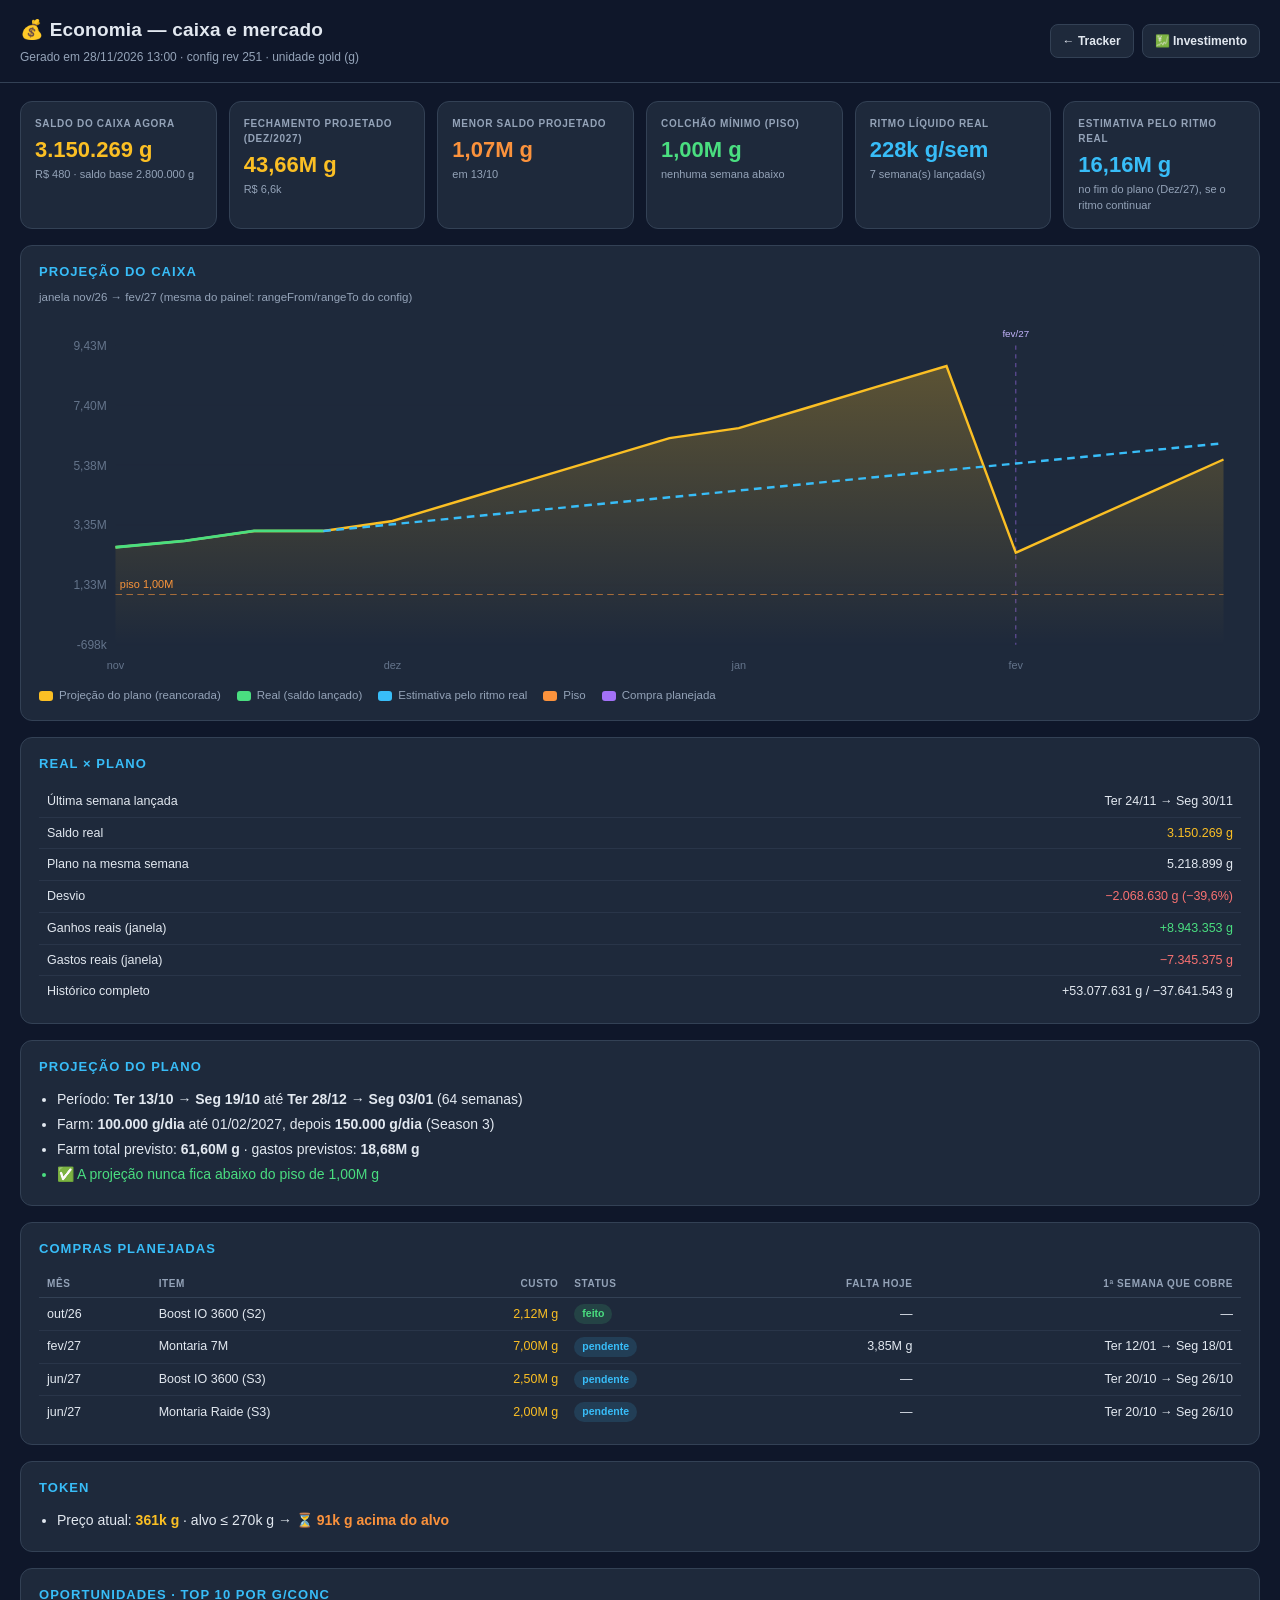
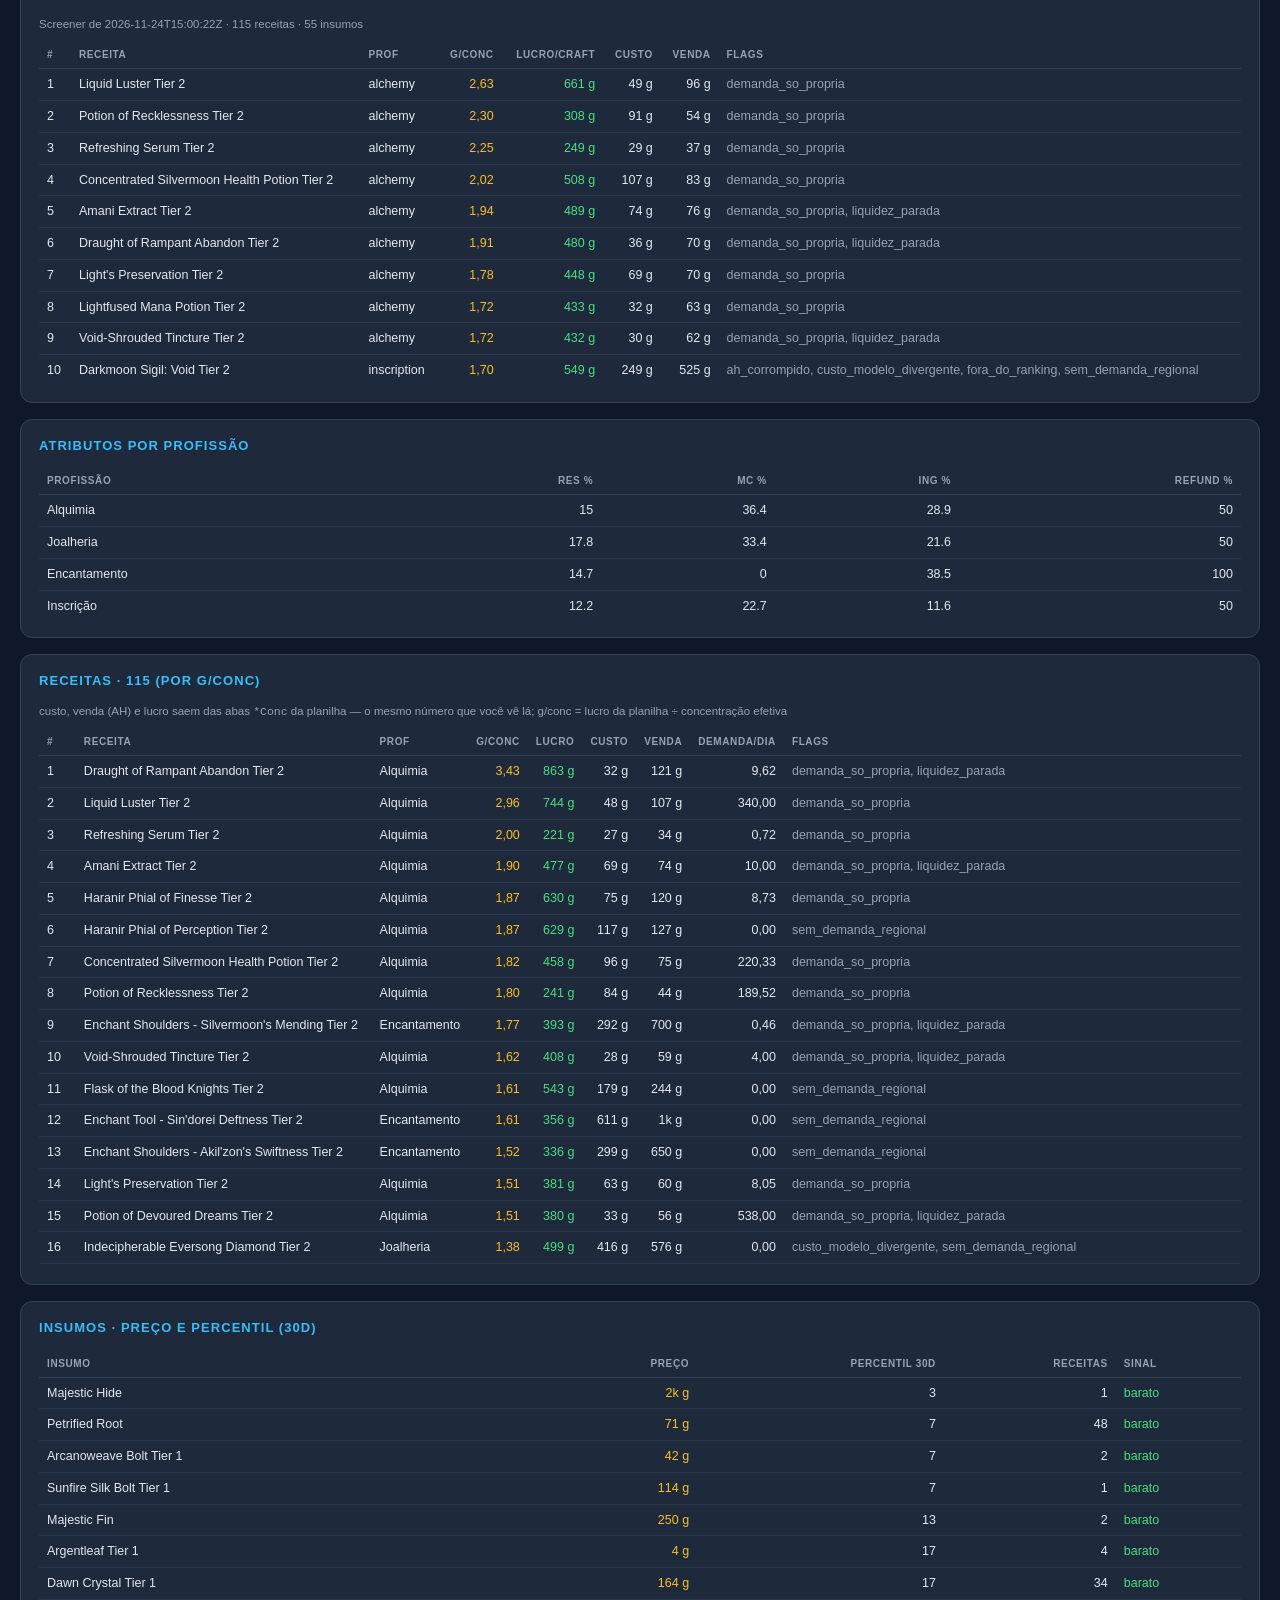
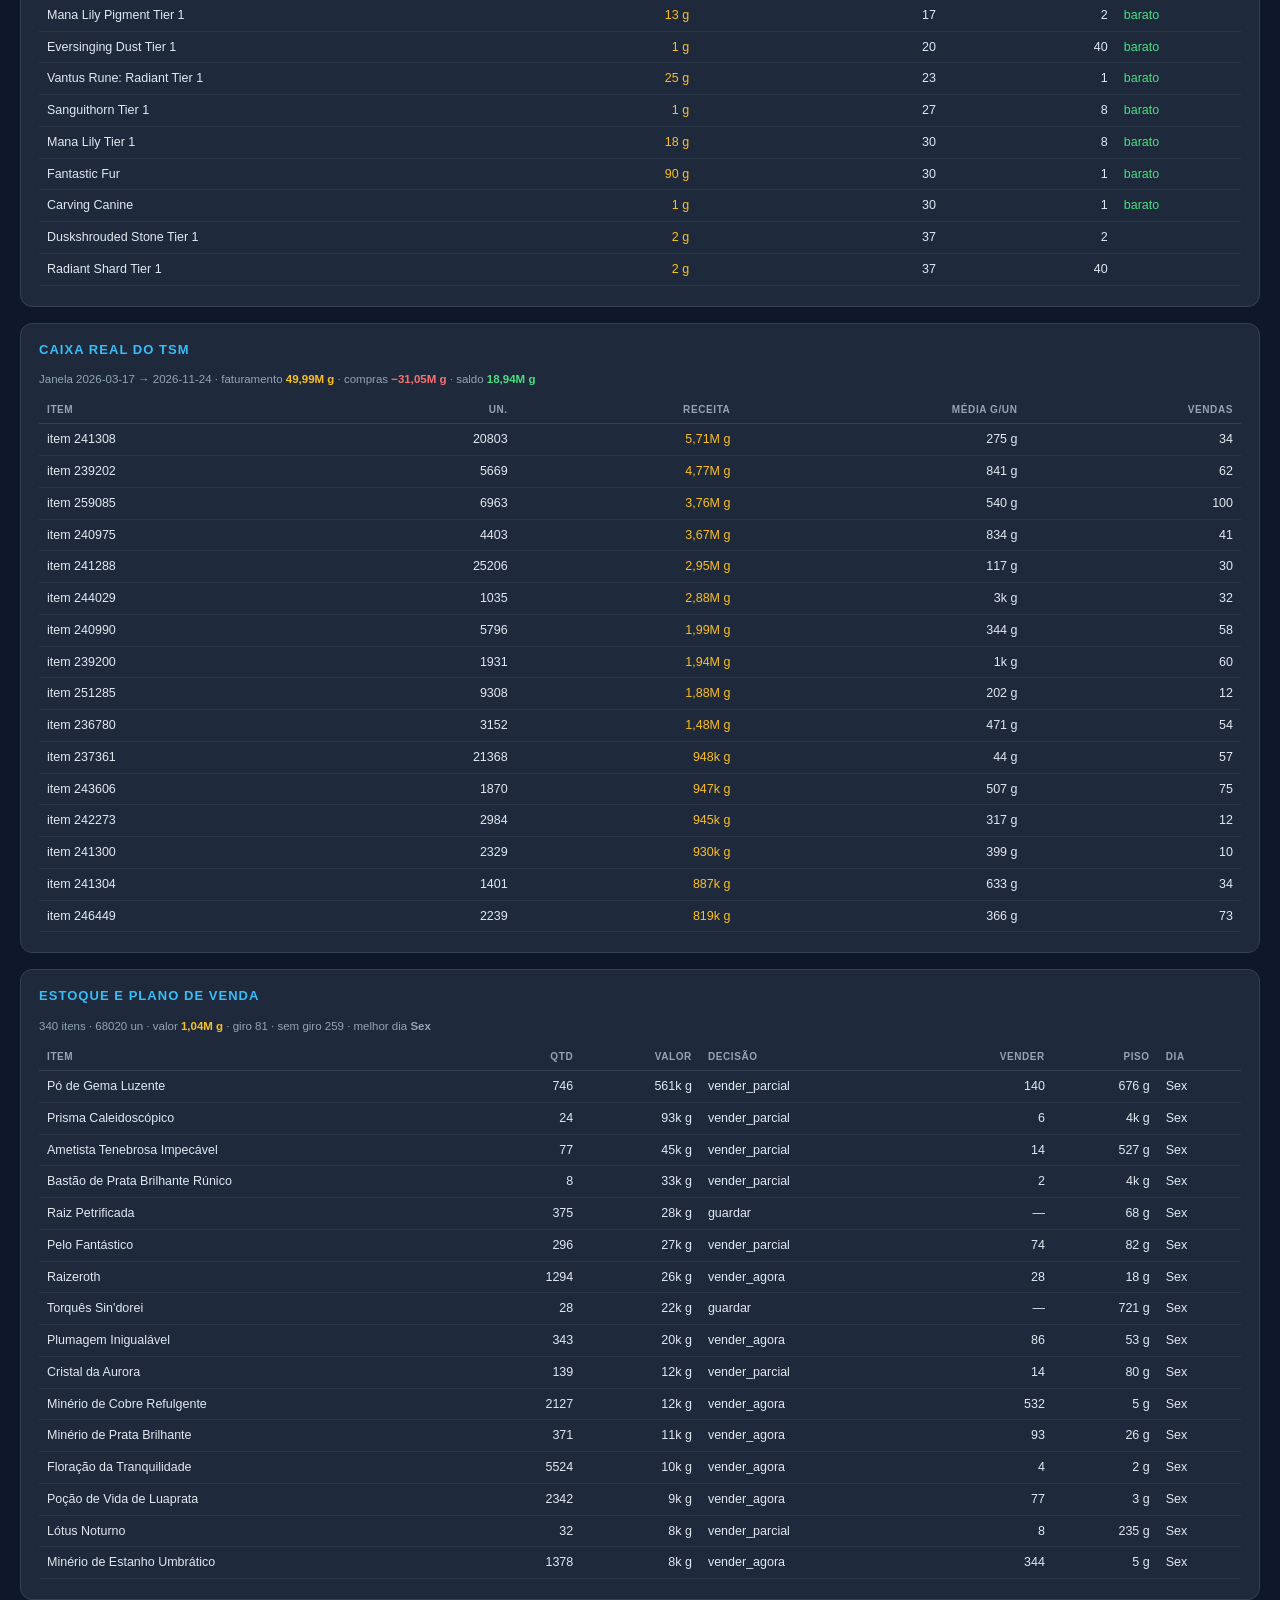
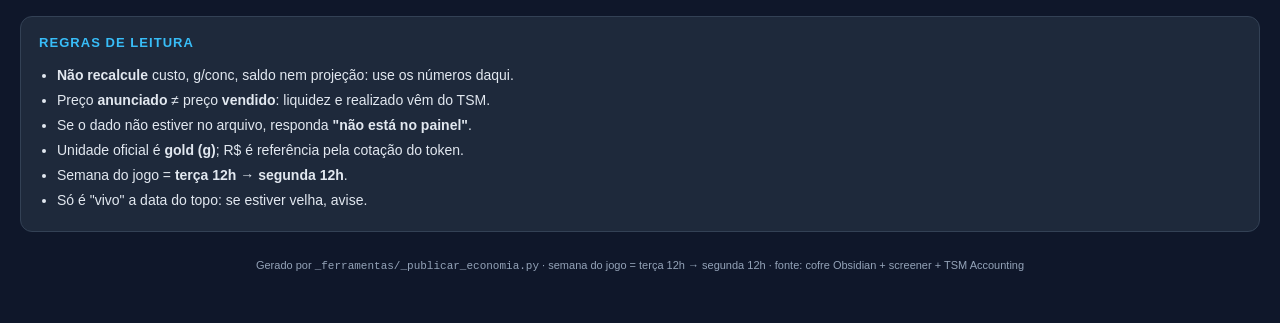
==== commit 505f333c: "economia: atualiza painel (28/11 13:00)" ====
--- a/economia.html
+++ b/economia.html
@@ -54,18 +54,18 @@
 footer{color:var(--dim);font-size:11px;text-align:center;margin-top:24px;line-height:1.7}
 </style></head><body>
 <header><div><h1>💰 Economia — caixa e mercado</h1>
-<div class="sub">Gerado em 28/11/2026 12:00 · config rev 251 · unidade gold (g)</div></div>
+<div class="sub">Gerado em 28/11/2026 13:00 · config rev 251 · unidade gold (g)</div></div>
 <nav><a href="index.html">← Tracker</a><a href="investimento.html">💹 Investimento</a></nav></header>
 <main>
-<section class="kpis"><div class="kpi"><div class="l">Saldo do caixa agora</div><div class="v gold">3.150.269 g</div><div class="n">R$ 474 · saldo base 2.800.000 g</div></div><div class="kpi"><div class="l">Fechamento projetado (Dez/2027)</div><div class="v gold">43,60M g</div><div class="n">R$ 6,6k</div></div><div class="kpi"><div class="l">Menor saldo projetado</div><div class="v warn">1,07M g</div><div class="n">em 13/10</div></div><div class="kpi"><div class="l">Colchão mínimo (piso)</div><div class="v pos">1,00M g</div><div class="n">nenhuma semana abaixo</div></div><div class="kpi"><div class="l">Ritmo líquido real</div><div class="v sky">228k g/sem</div><div class="n">7 semana(s) lançada(s)</div></div><div class="kpi"><div class="l">Estimativa pelo ritmo real</div><div class="v sky">16,16M g</div><div class="n">no fim do plano (Dez/27), se o ritmo continuar</div></div></section>
-<section class="card"><h2>Projeção do caixa</h2><div style="color:var(--dim);font-size:11.5px;margin:-4px 0 10px">janela nov/26 → fev/27 (mesma do painel: rangeFrom/rangeTo do config)</div><svg viewBox="0 0 1100 330" class="chart" role="img" aria-label="projeção do caixa"><defs><linearGradient id="gproj" x1="0" y1="0" x2="0" y2="1"><stop offset="0" stop-color="#fbbf24" stop-opacity=".28"/><stop offset="1" stop-color="#fbbf24" stop-opacity="0"/></linearGradient></defs><line x1="70" y1="300.0" x2="1084" y2="300.0" stroke="#1e293b"/><text x="62" y="304.0" fill="#64748b" font-size="11" text-anchor="end">-698k</text><line x1="70" y1="245.2" x2="1084" y2="245.2" stroke="#1e293b"/><text x="62" y="249.2" fill="#64748b" font-size="11" text-anchor="end">1,33M</text><line x1="70" y1="190.4" x2="1084" y2="190.4" stroke="#1e293b"/><text x="62" y="194.4" fill="#64748b" font-size="11" text-anchor="end">3,35M</text><line x1="70" y1="135.6" x2="1084" y2="135.6" stroke="#1e293b"/><text x="62" y="139.6" fill="#64748b" font-size="11" text-anchor="end">5,37M</text><line x1="70" y1="80.8" x2="1084" y2="80.8" stroke="#1e293b"/><text x="62" y="84.8" fill="#64748b" font-size="11" text-anchor="end">7,39M</text><line x1="70" y1="26.0" x2="1084" y2="26.0" stroke="#1e293b"/><text x="62" y="30.0" fill="#64748b" font-size="11" text-anchor="end">9,42M</text><line x1="70" y1="254.0" x2="1084" y2="254.0" stroke="#fb923c" stroke-dasharray="6 4" opacity=".6"/><text x="74" y="248.0" fill="#fb923c" font-size="10">piso 1,00M</text><line x1="893.9" y1="26" x2="893.9" y2="300" stroke="#a371f7" stroke-dasharray="4 4" opacity=".55"/><text x="893.9" y="18" fill="#c4b5fd" font-size="9" text-anchor="middle">fev/27</text><polygon points="70,300.0 70.0,210.6 133.4,204.8 196.8,195.7 260.1,195.8 323.5,186.7 386.9,167.7 450.2,148.8 513.6,129.8 577.0,110.8 640.4,101.8 703.8,82.8 767.1,63.9 830.5,44.9 893.9,216.0 957.2,187.5 1020.6,159.1 1084.0,130.7 1084.0,300.0" fill="url(#gproj)"/><polyline points="70.0,210.6 133.4,204.8 196.8,195.7 260.1,195.8 323.5,186.7 386.9,167.7 450.2,148.8 513.6,129.8 577.0,110.8 640.4,101.8 703.8,82.8 767.1,63.9 830.5,44.9 893.9,216.0 957.2,187.5 1020.6,159.1 1084.0,130.7" fill="none" stroke="#fbbf24" stroke-width="2.2"/><polyline points="70.0,210.6 133.4,204.8 196.8,195.7 260.1,195.8" fill="none" stroke="#4ade80" stroke-width="2.6"/><polyline points="260.1,195.8 323.5,189.6 386.9,183.4 450.2,177.2 513.6,171.0 577.0,164.8 640.4,158.7 703.8,152.5 767.1,146.3 830.5,140.1 893.9,133.9 957.2,127.7 1020.6,121.5 1084.0,115.4" fill="none" stroke="#38bdf8" stroke-width="2.2" stroke-dasharray="7 5"/><text x="70.0" y="322" fill="#64748b" font-size="10" text-anchor="middle">nov</text><text x="323.5" y="322" fill="#64748b" font-size="10" text-anchor="middle">dez</text><text x="640.4" y="322" fill="#64748b" font-size="10" text-anchor="middle">jan</text><text x="893.9" y="322" fill="#64748b" font-size="10" text-anchor="middle">fev</text></svg><div class="legend"><span><i style="background:#fbbf24"></i>Projeção do plano (reancorada)</span><span><i style="background:#4ade80"></i>Real (saldo lançado)</span><span><i style="background:#38bdf8"></i>Estimativa pelo ritmo real</span><span><i style="background:#fb923c"></i>Piso</span><span><i style="background:#a371f7"></i>Compra planejada</span></div></section>
-<section class="card"><h2>Real × plano</h2><table><tr><td>Última semana lançada</td><td class="r">Ter 24/11 → Seg 30/11</td></tr><tr><td>Saldo real</td><td class="r gold">3.150.269 g</td></tr><tr><td>Plano na mesma semana</td><td class="r">5.214.381 g</td></tr><tr><td>Desvio</td><td class="r neg">−2.064.112 g (−39,6%)</td></tr><tr><td>Ganhos reais (janela)</td><td class="r pos">+8.943.353 g</td></tr><tr><td>Gastos reais (janela)</td><td class="r neg">−7.345.375 g</td></tr><tr><td>Histórico completo</td><td class="r">+53.077.631 g / −37.641.543 g</td></tr></table></section>
-<section class="card"><h2>Projeção do plano</h2><ul class="tight"><li>Período: <b>Ter 13/10 → Seg 19/10</b> até <b>Ter 28/12 → Seg 03/01</b> (64 semanas)</li><li>Farm: <b>100.000 g/dia</b> até 01/02/2027, depois <b>150.000 g/dia</b> (Season 3)</li><li>Farm total previsto: <b>61,60M g</b> · gastos previstos: <b>18,74M g</b></li><li class="pos">✅ A projeção nunca fica abaixo do piso de 1,00M g</li></ul></section>
+<section class="kpis"><div class="kpi"><div class="l">Saldo do caixa agora</div><div class="v gold">3.150.269 g</div><div class="n">R$ 480 · saldo base 2.800.000 g</div></div><div class="kpi"><div class="l">Fechamento projetado (Dez/2027)</div><div class="v gold">43,66M g</div><div class="n">R$ 6,6k</div></div><div class="kpi"><div class="l">Menor saldo projetado</div><div class="v warn">1,07M g</div><div class="n">em 13/10</div></div><div class="kpi"><div class="l">Colchão mínimo (piso)</div><div class="v pos">1,00M g</div><div class="n">nenhuma semana abaixo</div></div><div class="kpi"><div class="l">Ritmo líquido real</div><div class="v sky">228k g/sem</div><div class="n">7 semana(s) lançada(s)</div></div><div class="kpi"><div class="l">Estimativa pelo ritmo real</div><div class="v sky">16,16M g</div><div class="n">no fim do plano (Dez/27), se o ritmo continuar</div></div></section>
+<section class="card"><h2>Projeção do caixa</h2><div style="color:var(--dim);font-size:11.5px;margin:-4px 0 10px">janela nov/26 → fev/27 (mesma do painel: rangeFrom/rangeTo do config)</div><svg viewBox="0 0 1100 330" class="chart" role="img" aria-label="projeção do caixa"><defs><linearGradient id="gproj" x1="0" y1="0" x2="0" y2="1"><stop offset="0" stop-color="#fbbf24" stop-opacity=".28"/><stop offset="1" stop-color="#fbbf24" stop-opacity="0"/></linearGradient></defs><line x1="70" y1="300.0" x2="1084" y2="300.0" stroke="#1e293b"/><text x="62" y="304.0" fill="#64748b" font-size="11" text-anchor="end">-698k</text><line x1="70" y1="245.2" x2="1084" y2="245.2" stroke="#1e293b"/><text x="62" y="249.2" fill="#64748b" font-size="11" text-anchor="end">1,33M</text><line x1="70" y1="190.4" x2="1084" y2="190.4" stroke="#1e293b"/><text x="62" y="194.4" fill="#64748b" font-size="11" text-anchor="end">3,35M</text><line x1="70" y1="135.6" x2="1084" y2="135.6" stroke="#1e293b"/><text x="62" y="139.6" fill="#64748b" font-size="11" text-anchor="end">5,38M</text><line x1="70" y1="80.8" x2="1084" y2="80.8" stroke="#1e293b"/><text x="62" y="84.8" fill="#64748b" font-size="11" text-anchor="end">7,40M</text><line x1="70" y1="26.0" x2="1084" y2="26.0" stroke="#1e293b"/><text x="62" y="30.0" fill="#64748b" font-size="11" text-anchor="end">9,43M</text><line x1="70" y1="254.0" x2="1084" y2="254.0" stroke="#fb923c" stroke-dasharray="6 4" opacity=".6"/><text x="74" y="248.0" fill="#fb923c" font-size="10">piso 1,00M</text><line x1="893.9" y1="26" x2="893.9" y2="300" stroke="#a371f7" stroke-dasharray="4 4" opacity=".55"/><text x="893.9" y="18" fill="#c4b5fd" font-size="9" text-anchor="middle">fev/27</text><polygon points="70,300.0 70.0,210.7 133.4,204.9 196.8,195.8 260.1,195.8 323.5,186.7 386.9,167.7 450.2,148.8 513.6,129.8 577.0,110.9 640.4,101.7 703.8,82.8 767.1,63.8 830.5,44.9 893.9,215.7 957.2,187.3 1020.6,158.9 1084.0,130.4 1084.0,300.0" fill="url(#gproj)"/><polyline points="70.0,210.7 133.4,204.9 196.8,195.8 260.1,195.8 323.5,186.7 386.9,167.7 450.2,148.8 513.6,129.8 577.0,110.9 640.4,101.7 703.8,82.8 767.1,63.8 830.5,44.9 893.9,215.7 957.2,187.3 1020.6,158.9 1084.0,130.4" fill="none" stroke="#fbbf24" stroke-width="2.2"/><polyline points="70.0,210.7 133.4,204.9 196.8,195.8 260.1,195.8" fill="none" stroke="#4ade80" stroke-width="2.6"/><polyline points="260.1,195.8 323.5,189.7 386.9,183.5 450.2,177.3 513.6,171.1 577.0,165.0 640.4,158.8 703.8,152.6 767.1,146.4 830.5,140.2 893.9,134.1 957.2,127.9 1020.6,121.7 1084.0,115.5" fill="none" stroke="#38bdf8" stroke-width="2.2" stroke-dasharray="7 5"/><text x="70.0" y="322" fill="#64748b" font-size="10" text-anchor="middle">nov</text><text x="323.5" y="322" fill="#64748b" font-size="10" text-anchor="middle">dez</text><text x="640.4" y="322" fill="#64748b" font-size="10" text-anchor="middle">jan</text><text x="893.9" y="322" fill="#64748b" font-size="10" text-anchor="middle">fev</text></svg><div class="legend"><span><i style="background:#fbbf24"></i>Projeção do plano (reancorada)</span><span><i style="background:#4ade80"></i>Real (saldo lançado)</span><span><i style="background:#38bdf8"></i>Estimativa pelo ritmo real</span><span><i style="background:#fb923c"></i>Piso</span><span><i style="background:#a371f7"></i>Compra planejada</span></div></section>
+<section class="card"><h2>Real × plano</h2><table><tr><td>Última semana lançada</td><td class="r">Ter 24/11 → Seg 30/11</td></tr><tr><td>Saldo real</td><td class="r gold">3.150.269 g</td></tr><tr><td>Plano na mesma semana</td><td class="r">5.218.899 g</td></tr><tr><td>Desvio</td><td class="r neg">−2.068.630 g (−39,6%)</td></tr><tr><td>Ganhos reais (janela)</td><td class="r pos">+8.943.353 g</td></tr><tr><td>Gastos reais (janela)</td><td class="r neg">−7.345.375 g</td></tr><tr><td>Histórico completo</td><td class="r">+53.077.631 g / −37.641.543 g</td></tr></table></section>
+<section class="card"><h2>Projeção do plano</h2><ul class="tight"><li>Período: <b>Ter 13/10 → Seg 19/10</b> até <b>Ter 28/12 → Seg 03/01</b> (64 semanas)</li><li>Farm: <b>100.000 g/dia</b> até 01/02/2027, depois <b>150.000 g/dia</b> (Season 3)</li><li>Farm total previsto: <b>61,60M g</b> · gastos previstos: <b>18,68M g</b></li><li class="pos">✅ A projeção nunca fica abaixo do piso de 1,00M g</li></ul></section>
 <section class="card"><h2>Compras planejadas</h2><table><thead><tr><th>Mês</th><th>Item</th><th class="r">Custo</th><th>Status</th><th class="r">Falta hoje</th><th class="r">1ª semana que cobre</th></tr></thead><tbody><tr><td>out/26</td><td>Boost IO 3600 (S2)</td><td class="r gold">2,12M g</td><td><span class="pill ok">feito</span></td><td class="r">—</td><td class="r">—</td></tr><tr><td>fev/27</td><td>Montaria 7M</td><td class="r gold">7,00M g</td><td><span class="pill pend">pendente</span></td><td class="r">3,85M g</td><td class="r">Ter 12/01 → Seg 18/01</td></tr><tr><td>jun/27</td><td>Boost IO 3600 (S3)</td><td class="r gold">2,50M g</td><td><span class="pill pend">pendente</span></td><td class="r">—</td><td class="r">Ter 20/10 → Seg 26/10</td></tr><tr><td>jun/27</td><td>Montaria Raide (S3)</td><td class="r gold">2,00M g</td><td><span class="pill pend">pendente</span></td><td class="r">—</td><td class="r">Ter 20/10 → Seg 26/10</td></tr></tbody></table></section>
-<section class="card"><h2>Token</h2><ul class="tight"><li>Preço atual: <b class="gold">366k g</b> · alvo ≤ 270k g → <b class="warn">⏳ 96k g acima do alvo</b></li></ul></section>
+<section class="card"><h2>Token</h2><ul class="tight"><li>Preço atual: <b class="gold">361k g</b> · alvo ≤ 270k g → <b class="warn">⏳ 91k g acima do alvo</b></li></ul></section>
 <section class="card"><h2>Oportunidades · top 10 por g/conc</h2><div class="sub" style="color:var(--dim);font-size:11.5px;margin-bottom:8px">Screener de 2026-11-24T15:00:22Z · 115 receitas · 55 insumos</div><table><thead><tr><th>#</th><th>Receita</th><th>Prof</th><th class="r">g/conc</th><th class="r">lucro/craft</th><th class="r">custo</th><th class="r">venda</th><th>flags</th></tr></thead><tbody><tr><td>1</td><td>Liquid Luster Tier 2</td><td>alchemy</td><td class="r gold">2,63</td><td class="r pos">661 g</td><td class="r">49 g</td><td class="r">96 g</td><td class="dim">demanda_so_propria</td></tr><tr><td>2</td><td>Potion of Recklessness Tier 2</td><td>alchemy</td><td class="r gold">2,30</td><td class="r pos">308 g</td><td class="r">91 g</td><td class="r">54 g</td><td class="dim">demanda_so_propria</td></tr><tr><td>3</td><td>Refreshing Serum Tier 2</td><td>alchemy</td><td class="r gold">2,25</td><td class="r pos">249 g</td><td class="r">29 g</td><td class="r">37 g</td><td class="dim">demanda_so_propria</td></tr><tr><td>4</td><td>Concentrated Silvermoon Health Potion Tier 2</td><td>alchemy</td><td class="r gold">2,02</td><td class="r pos">508 g</td><td class="r">107 g</td><td class="r">83 g</td><td class="dim">demanda_so_propria</td></tr><tr><td>5</td><td>Amani Extract Tier 2</td><td>alchemy</td><td class="r gold">1,94</td><td class="r pos">489 g</td><td class="r">74 g</td><td class="r">76 g</td><td class="dim">demanda_so_propria, liquidez_parada</td></tr><tr><td>6</td><td>Draught of Rampant Abandon Tier 2</td><td>alchemy</td><td class="r gold">1,91</td><td class="r pos">480 g</td><td class="r">36 g</td><td class="r">70 g</td><td class="dim">demanda_so_propria, liquidez_parada</td></tr><tr><td>7</td><td>Light&#x27;s Preservation Tier 2</td><td>alchemy</td><td class="r gold">1,78</td><td class="r pos">448 g</td><td class="r">69 g</td><td class="r">70 g</td><td class="dim">demanda_so_propria</td></tr><tr><td>8</td><td>Lightfused Mana Potion Tier 2</td><td>alchemy</td><td class="r gold">1,72</td><td class="r pos">433 g</td><td class="r">32 g</td><td class="r">63 g</td><td class="dim">demanda_so_propria</td></tr><tr><td>9</td><td>Void-Shrouded Tincture Tier 2</td><td>alchemy</td><td class="r gold">1,72</td><td class="r pos">432 g</td><td class="r">30 g</td><td class="r">62 g</td><td class="dim">demanda_so_propria, liquidez_parada</td></tr><tr><td>10</td><td>Darkmoon Sigil: Void Tier 2</td><td>inscription</td><td class="r gold">1,70</td><td class="r pos">549 g</td><td class="r">249 g</td><td class="r">525 g</td><td class="dim">ah_corrompido, custo_modelo_divergente, fora_do_ranking, sem_demanda_regional</td></tr></tbody></table></section>
 <section class="card"><h2>Atributos por profissão</h2><table><thead><tr><th>Profissão</th><th class="r">Res %</th><th class="r">MC %</th><th class="r">Ing %</th><th class="r">Refund %</th></tr></thead><tbody><tr><td>Alquimia</td><td class="r">15</td><td class="r">36.4</td><td class="r">28.9</td><td class="r">50</td></tr><tr><td>Joalheria</td><td class="r">17.8</td><td class="r">33.4</td><td class="r">21.6</td><td class="r">50</td></tr><tr><td>Encantamento</td><td class="r">14.7</td><td class="r">0</td><td class="r">38.5</td><td class="r">100</td></tr><tr><td>Inscrição</td><td class="r">12.2</td><td class="r">22.7</td><td class="r">11.6</td><td class="r">50</td></tr></tbody></table></section>
-<section class="card"><h2>Receitas · 115 (por g/conc)</h2><div class="dim" style="font-size:11.5px;margin-bottom:8px">custo, venda (AH) e lucro saem das abas <code>*Conc</code> da planilha — o mesmo número que você vê lá; g/conc = lucro da planilha ÷ concentração efetiva</div><div class="tbl-scroll"><table><thead><tr><th>#</th><th>Receita</th><th>Prof</th><th class="r">g/conc</th><th class="r">lucro</th><th class="r">custo</th><th class="r">venda</th><th class="r">demanda/dia</th><th>flags</th></tr></thead><tbody><tr><td>1</td><td>Draught of Rampant Abandon Tier 2</td><td>Alquimia</td><td class="r gold">3,44</td><td class="r pos">864 g</td><td class="r">31 g</td><td class="r">121 g</td><td class="r">9,62</td><td class="dim">demanda_so_propria, liquidez_parada</td></tr><tr><td>2</td><td>Liquid Luster Tier 2</td><td>Alquimia</td><td class="r gold">2,99</td><td class="r pos">753 g</td><td class="r">47 g</td><td class="r">108 g</td><td class="r">340,00</td><td class="dim">demanda_so_propria</td></tr><tr><td>3</td><td>Refreshing Serum Tier 2</td><td>Alquimia</td><td class="r gold">2,02</td><td class="r pos">222 g</td><td class="r">26 g</td><td class="r">34 g</td><td class="r">0,72</td><td class="dim">demanda_so_propria</td></tr><tr><td>4</td><td>Amani Extract Tier 2</td><td>Alquimia</td><td class="r gold">1,90</td><td class="r pos">479 g</td><td class="r">68 g</td><td class="r">74 g</td><td class="r">10,00</td><td class="dim">demanda_so_propria, liquidez_parada</td></tr><tr><td>5</td><td>Haranir Phial of Perception Tier 2</td><td>Alquimia</td><td class="r gold">1,90</td><td class="r pos">640 g</td><td class="r">115 g</td><td class="r">128 g</td><td class="r">0,00</td><td class="dim">sem_demanda_regional</td></tr><tr><td>6</td><td>Potion of Recklessness Tier 2</td><td>Alquimia</td><td class="r gold">1,81</td><td class="r pos">243 g</td><td class="r">82 g</td><td class="r">44 g</td><td class="r">189,52</td><td class="dim">demanda_so_propria</td></tr><tr><td>7</td><td>Concentrated Silvermoon Health Potion Tier 2</td><td>Alquimia</td><td class="r gold">1,81</td><td class="r pos">456 g</td><td class="r">98 g</td><td class="r">75 g</td><td class="r">220,33</td><td class="dim">demanda_so_propria</td></tr><tr><td>8</td><td>Enchant Shoulders - Silvermoon&#x27;s Mending Tier 2</td><td>Encantamento</td><td class="r gold">1,80</td><td class="r pos">398 g</td><td class="r">287 g</td><td class="r">700 g</td><td class="r">0,46</td><td class="dim">demanda_so_propria, liquidez_parada</td></tr><tr><td>9</td><td>Void-Shrouded Tincture Tier 2</td><td>Alquimia</td><td class="r gold">1,63</td><td class="r pos">410 g</td><td class="r">27 g</td><td class="r">59 g</td><td class="r">4,00</td><td class="dim">demanda_so_propria, liquidez_parada</td></tr><tr><td>10</td><td>Enchant Tool - Sin&#x27;dorei Deftness Tier 2</td><td>Encantamento</td><td class="r gold">1,62</td><td class="r pos">358 g</td><td class="r">610 g</td><td class="r">1k g</td><td class="r">0,00</td><td class="dim">sem_demanda_regional</td></tr><tr><td>11</td><td>Flask of the Blood Knights Tier 2</td><td>Alquimia</td><td class="r gold">1,60</td><td class="r pos">538 g</td><td class="r">184 g</td><td class="r">244 g</td><td class="r">0,00</td><td class="dim">sem_demanda_regional</td></tr><tr><td>12</td><td>Enchant Shoulders - Akil&#x27;zon&#x27;s Swiftness Tier 2</td><td>Encantamento</td><td class="r gold">1,58</td><td class="r pos">350 g</td><td class="r">286 g</td><td class="r">650 g</td><td class="r">0,00</td><td class="dim">sem_demanda_regional</td></tr><tr><td>13</td><td>Light&#x27;s Preservation Tier 2</td><td>Alquimia</td><td class="r gold">1,52</td><td class="r pos">382 g</td><td class="r">62 g</td><td class="r">60 g</td><td class="r">8,05</td><td class="dim">demanda_so_propria</td></tr><tr><td>14</td><td>Haranir Phial of Finesse Tier 2</td><td>Alquimia</td><td class="r gold">1,52</td><td class="r pos">512 g</td><td class="r">75 g</td><td class="r">100 g</td><td class="r">8,73</td><td class="dim">demanda_so_propria</td></tr><tr><td>15</td><td>Potion of Devoured Dreams Tier 2</td><td>Alquimia</td><td class="r gold">1,52</td><td class="r pos">382 g</td><td class="r">31 g</td><td class="r">56 g</td><td class="r">538,00</td><td class="dim">demanda_so_propria, liquidez_parada</td></tr><tr><td>16</td><td>Indecipherable Eversong Diamond Tier 2</td><td>Joalheria</td><td class="r gold">1,38</td><td class="r pos">499 g</td><td class="r">416 g</td><td class="r">576 g</td><td class="r">0,00</td><td class="dim">custo_modelo_divergente, sem_demanda_regional</td></tr><tr><td>17</td><td>Silvermoon Health Potion Tier 2</td><td>Alquimia</td><td class="r gold">1,36</td><td class="r pos">342 g</td><td class="r">22 g</td><td class="r">49 g</td><td class="r">8,41</td><td class="dim">demanda_so_propria, liquidez_parada</td></tr><tr><td>18</td><td>Flask of Thalassian Resistance Tier 2</td><td>Alquimia</td><td class="r gold">1,35</td><td class="r pos">456 g</td><td class="r">263 g</td><td class="r">243 g</td><td class="r">0,00</td><td class="dim">sem_demanda_regional</td></tr><tr><td>19</td><td>Flask of the Magisters Tier 2</td><td>Alquimia</td><td class="r gold">1,35</td><td class="r pos">457 g</td><td class="r">177 g</td><td class="r">214 g</td><td class="r">0,00</td><td class="dim">sem_demanda_regional</td></tr><tr><td>20</td><td>Flask of the Shattered Sun Tier 2</td><td>Alquimia</td><td class="r gold">1,34</td><td class="r pos">451 g</td><td class="r">292 g</td><td class="r">251 g</td><td class="r">6,00</td><td class="dim">demanda_so_propria</td></tr><tr><td>21</td><td>Prismatic Focusing Iris Tier 2</td><td>Joalheria</td><td class="r gold">1,34</td><td class="r pos">485 g</td><td class="r">152 g</td><td class="r">401 g</td><td class="r">0,00</td><td class="dim">custo_modelo_divergente, sem_demanda_regional</td></tr><tr><td>22</td><td>Lightfused Mana Potion Tier 2</td><td>Alquimia</td><td class="r gold">1,29</td><td class="r pos">325 g</td><td class="r">29 g</td><td class="r">48 g</td><td class="r">1,83</td><td class="dim">demanda_so_propria</td></tr><tr><td>23</td><td>Darkmoon Sigil: Hunt Tier 2</td><td>Inscrição</td><td class="r gold">1,19</td><td class="r pos">385 g</td><td class="r">223 g</td><td class="r">400 g</td><td class="r">0,00</td><td class="dim">ah_corrompido, custo_modelo_divergente, fora_do_ranking, sem_demanda_regional</td></tr><tr><td>24</td><td>Haranir Phial of Ingenuity Tier 2</td><td>Alquimia</td><td class="r gold">1,18</td><td class="r pos">399 g</td><td class="r">30 g</td><td class="r">73 g</td><td class="r">0,00</td><td class="dim">sem_demanda_regional</td></tr><tr><td>25</td><td>Light&#x27;s Potential Tier 2</td><td>Alquimia</td><td class="r gold">1,17</td><td class="r pos">294 g</td><td class="r">74 g</td><td class="r">50 g</td><td class="r">111,81</td><td class="dim">demanda_so_propria</td></tr><tr><td>26</td><td>Thalassian Missive of the Harmonious Tier 2</td><td>Inscrição</td><td class="r gold">1,08</td><td class="r pos">331 g</td><td class="r">49 g</td><td class="r">250 g</td><td class="r">2,75</td><td class="dim">demanda_so_propria, liquidez_parada</td></tr><tr><td>27</td><td>Enchant Boots - Farstrider&#x27;s Hunt Tier 2</td><td>Encantamento</td><td class="r gold">1,04</td><td class="r pos">230 g</td><td class="r">305 g</td><td class="r">550 g</td><td class="r">0,00</td><td class="dim">sem_demanda_regional</td></tr><tr><td>28</td><td>Stoic Eversong Diamond Tier 2</td><td>Joalheria</td><td class="r gold">1,02</td><td class="r pos">369 g</td><td class="r">416 g</td><td class="r">494 g</td><td class="r">0,00</td><td class="dim">custo_modelo_divergente, sem_demanda_regional</td></tr><tr><td>29</td><td>Flawless Versatile Amethyst Tier 2</td><td>Joalheria</td><td class="r gold">0,99</td><td class="r pos">356 g</td><td class="r">240 g</td><td class="r">375 g</td><td class="r">0,00</td><td class="dim">sem_demanda_regional</td></tr><tr><td>30</td><td>Flawless Masterful Peridot Tier 2</td><td>Joalheria</td><td class="r gold">0,97</td><td class="r pos">350 g</td><td class="r">245 g</td><td class="r">375 g</td><td class="r">0,00</td><td class="dim">sem_demanda_regional</td></tr><tr><td>31</td><td>Darkmoon Sigil: Blood Tier 2</td><td>Inscrição</td><td class="r gold">0,94</td><td class="r pos">303 g</td><td class="r">213 g</td><td class="r">340 g</td><td class="r">0,00</td><td class="dim">custo_modelo_divergente, sem_demanda_regional</td></tr><tr><td>32</td><td>Enchant Helm - Empowered Hex of Leeching Tier 2</td><td>Encantamento</td><td class="r gold">0,91</td><td class="r pos">202 g</td><td class="r">379 g</td><td class="r">601 g</td><td class="r">0,00</td><td class="dim">sem_demanda_regional</td></tr><tr><td>33</td><td>Enchant Tool - Amani Perception Tier 2</td><td>Encantamento</td><td class="r gold">0,91</td><td class="r pos">202 g</td><td class="r">381 g</td><td class="r">603 g</td><td class="r">0,62</td><td class="dim">demanda_so_propria, liquidez_parada</td></tr><tr><td>34</td><td>Kaleidoscopic Prism Tier 2</td><td>Joalheria</td><td class="r gold">0,90</td><td class="r pos">260 g</td><td class="r">469 g</td><td class="r">458 g</td><td class="r">21,30</td><td class="dim">demanda_so_propria</td></tr><tr><td>35</td><td>Flawless Versatile Peridot Tier 2</td><td>Joalheria</td><td class="r gold">0,90</td><td class="r pos">325 g</td><td class="r">245 g</td><td class="r">359 g</td><td class="r">0,00</td><td class="dim">sem_demanda_regional</td></tr><tr><td>36</td><td>Stabilizing Gemstone Bandolier Tier 2</td><td>Joalheria</td><td class="r gold">0,89</td><td class="r pos">322 g</td><td class="r">195 g</td><td class="r">325 g</td><td class="r">0,00</td><td class="dim">sem_demanda_regional</td></tr><tr><td>37</td><td>Flawless Deadly Peridot Tier 2</td><td>Joalheria</td><td class="r gold">0,89</td><td class="r pos">319 g</td><td class="r">245 g</td><td class="r">356 g</td><td class="r">0,00</td><td class="dim">sem_demanda_regional</td></tr><tr><td>38</td><td>Flawless Deadly Amethyst Tier 2</td><td>Joalheria</td><td class="r gold">0,85</td><td class="r pos">305 g</td><td class="r">240 g</td><td class="r">343 g</td><td class="r">10,00</td><td class="dim">demanda_so_propria, liquidez_parada</td></tr><tr><td>39</td><td>Darkmoon Sigil: Rot Tier 2</td><td>Inscrição</td><td class="r gold">0,84</td><td class="r pos">272 g</td><td class="r">249 g</td><td class="r">343 g</td><td class="r">0,00</td><td class="dim">custo_modelo_divergente, sem_demanda_regional</td></tr><tr><td>40</td><td>Alluring Nostrum Tier 2</td><td>Alquimia</td><td class="r gold">0,84</td><td class="r pos">211 g</td><td class="r">51 g</td><td class="r">35 g</td><td class="r">0,00</td><td class="dim">sem_demanda_regional</td></tr><tr><td>41</td><td>Flawless Quick Amethyst Tier 2</td><td>Joalheria</td><td class="r gold">0,82</td><td class="r pos">295 g</td><td class="r">240 g</td><td class="r">337 g</td><td class="r">4,00</td><td class="dim">demanda_so_propria</td></tr><tr><td>42</td><td>Enlightenment Tonic Tier 2</td><td>Alquimia</td><td class="r gold">0,82</td><td class="r pos">90 g</td><td class="r">17 g</td><td class="r">15 g</td><td class="r">0,00</td><td class="dim">sem_demanda_regional</td></tr><tr><td>43</td><td>Sin&#x27;dorei Lens Tier 2</td><td>Joalheria</td><td class="r gold">0,82</td><td class="r pos">236 g</td><td class="r">50 g</td><td class="r">180 g</td><td class="r">1,50</td><td class="dim">demanda_so_propria</td></tr><tr><td>44</td><td>Flawless Deadly Garnet Tier 2</td><td>Joalheria</td><td class="r gold">0,80</td><td class="r pos">289 g</td><td class="r">245 g</td><td class="r">336 g</td><td class="r">0,00</td><td class="dim">sem_demanda_regional</td></tr><tr><td>45</td><td>Enchant Boots - Shaladrassil&#x27;s Roots Tier 2</td><td>Encantamento</td><td class="r gold">0,79</td><td class="r pos">175 g</td><td class="r">520 g</td><td class="r">723 g</td><td class="r">4,23</td><td class="dim">demanda_so_propria</td></tr><tr><td>46</td><td>Flawless Masterful Garnet Tier 2</td><td>Joalheria</td><td class="r gold">0,75</td><td class="r pos">270 g</td><td class="r">245 g</td><td class="r">324 g</td><td class="r">0,00</td><td class="dim">sem_demanda_regional</td></tr><tr><td>47</td><td>Flawless Quick Peridot Tier 2</td><td>Joalheria</td><td class="r gold">0,75</td><td class="r pos">269 g</td><td class="r">245 g</td><td class="r">324 g</td><td class="r">0,00</td><td class="dim">sem_demanda_regional</td></tr><tr><td>48</td><td>Enchant Weapon - Worldsoul Cradle Tier 2</td><td>Encantamento</td><td class="r gold">0,74</td><td class="r pos">164 g</td><td class="r">508 g</td><td class="r">699 g</td><td class="r">0,00</td><td class="dim">sem_demanda_regional</td></tr><tr><td>49</td><td>Flawless Masterful Amethyst Tier 2</td><td>Joalheria</td><td class="r gold">0,72</td><td class="r pos">259 g</td><td class="r">240 g</td><td class="r">314 g</td><td class="r">0,00</td><td class="dim">sem_demanda_regional</td></tr><tr><td>50</td><td>Sunglass Vial Tier 2</td><td>Joalheria</td><td class="r gold">0,72</td><td class="r pos">207 g</td><td class="r">32 g</td><td class="r">150 g</td><td class="r">22,36</td><td class="dim">demanda_so_propria</td></tr><tr><td>51</td><td>Flawless Deadly Lapis Tier 2</td><td>Joalheria</td><td class="r gold">0,72</td><td class="r pos">258 g</td><td class="r">244 g</td><td class="r">316 g</td><td class="r">0,00</td><td class="dim">sem_demanda_regional</td></tr><tr><td>52</td><td>Flawless Quick Lapis Tier 2</td><td>Joalheria</td><td class="r gold">0,71</td><td class="r pos">257 g</td><td class="r">244 g</td><td class="r">315 g</td><td class="r">2,00</td><td class="dim">demanda_so_propria, liquidez_parada</td></tr><tr><td>53</td><td>Enchant Tool - Ren&#x27;dorei Ingenuity Tier 2</td><td>Encantamento</td><td class="r gold">0,66</td><td class="r pos">145 g</td><td class="r">585 g</td><td class="r">760 g</td><td class="r">0,00</td><td class="dim">sem_demanda_regional</td></tr><tr><td>54</td><td>Powerful Eversong Diamond Tier 2</td><td>Joalheria</td><td class="r gold">0,65</td><td class="r pos">236 g</td><td class="r">416 g</td><td class="r">410 g</td><td class="r">0,00</td><td class="dim">custo_modelo_divergente, sem_demanda_regional</td></tr><tr><td>55</td><td>Flawless Versatile Garnet Tier 2</td><td>Joalheria</td><td class="r gold">0,64</td><td class="r pos">230 g</td><td class="r">245 g</td><td class="r">299 g</td><td class="r">6,00</td><td class="dim">demanda_so_propria</td></tr><tr><td>56</td><td>Flawless Quick Garnet Tier 2</td><td>Joalheria</td><td class="r gold">0,63</td><td class="r pos">226 g</td><td class="r">245 g</td><td class="r">297 g</td><td class="r">2,00</td><td class="dim">demanda_so_propria, liquidez_parada</td></tr><tr><td>57</td><td>Enchant Tool - Amani Resourcefulness Tier 2</td><td>Encantamento</td><td class="r gold">0,63</td><td class="r pos">139 g</td><td class="r">381 g</td><td class="r">539 g</td><td class="r">0,00</td><td class="dim">sem_demanda_regional</td></tr><tr><td>58</td><td>Flawless Masterful Lapis Tier 2</td><td>Joalheria</td><td class="r gold">0,62</td><td class="r pos">225 g</td><td class="r">244 g</td><td class="r">295 g</td><td class="r">0,00</td><td class="dim">sem_demanda_regional</td></tr><tr><td>59</td><td>Darkmoon Sigil: Void Tier 2</td><td>Inscrição</td><td class="r gold">0,61</td><td class="r pos">196 g</td><td class="r">255 g</td><td class="r">297 g</td><td class="r">0,00</td><td class="dim">ah_corrompido, custo_modelo_divergente, fora_do_ranking, sem_demanda_regional</td></tr><tr><td>60</td><td>Telluric Eversong Diamond Tier 2</td><td>Joalheria</td><td class="r gold">0,58</td><td class="r pos">208 g</td><td class="r">416 g</td><td class="r">393 g</td><td class="r">0,00</td><td class="dim">custo_modelo_divergente, sem_demanda_regional</td></tr><tr><td>61</td><td>Thalassian Missive of Ingenuity Tier 2</td><td>Inscrição</td><td class="r gold">0,54</td><td class="r pos">163 g</td><td class="r">49 g</td><td class="r">140 g</td><td class="r">0,00</td><td class="dim">sem_demanda_regional</td></tr><tr><td>62</td><td>Flawless Versatile Lapis Tier 2</td><td>Joalheria</td><td class="r gold">0,52</td><td class="r pos">188 g</td><td class="r">244 g</td><td class="r">272 g</td><td class="r">0,00</td><td class="dim">sem_demanda_regional</td></tr><tr><td>63</td><td>Enchant Chest - Mark of the Magister Tier 2</td><td>Encantamento</td><td class="r gold">0,51</td><td class="r pos">114 g</td><td class="r">459 g</td><td class="r">598 g</td><td class="r">0,00</td><td class="dim">sem_demanda_regional</td></tr><tr><td>64</td><td>Sienna Ink Tier 2</td><td>Inscrição</td><td class="r gold">0,51</td><td class="r pos">159 g</td><td class="r">79 g</td><td class="r">80 g</td><td class="r">0,00</td><td class="dim">sem_demanda_regional</td></tr><tr><td>65</td><td>Thalassian Missive of the Fireflash Tier 2</td><td>Inscrição</td><td class="r gold">0,49</td><td class="r pos">150 g</td><td class="r">49 g</td><td class="r">131 g</td><td class="r">6,00</td><td class="dim">demanda_so_propria, liquidez_parada</td></tr><tr><td>66</td><td>Enchant Tool - Haranir Multicrafting Tier 2</td><td>Encantamento</td><td class="r gold">0,47</td><td class="r pos">103 g</td><td class="r">610 g</td><td class="r">745 g</td><td class="r">1,50</td><td class="dim">demanda_so_propria, liquidez_parada</td></tr><tr><td>67</td><td>Thalassian Missive of the Feverflare Tier 2</td><td>Inscrição</td><td class="r gold">0,45</td><td class="r pos">138 g</td><td class="r">49 g</td><td class="r">123 g</td><td class="r">1,60</td><td class="dim">demanda_so_propria, liquidez_parada</td></tr><tr><td>68</td><td>Enchant Helm - Empowered Rune of Avoidance Tier 2</td><td>Encantamento</td><td class="r gold">0,45</td><td class="r pos">99 g</td><td class="r">380 g</td><td class="r">499 g</td><td class="r">0,00</td><td class="dim">sem_demanda_regional</td></tr><tr><td>69</td><td>Thalassian Missive of Crafting Speed Tier 2</td><td>Inscrição</td><td class="r gold">0,44</td><td class="r pos">133 g</td><td class="r">49 g</td><td class="r">120 g</td><td class="r">0,00</td><td class="dim">sem_demanda_regional</td></tr><tr><td>70</td><td>Thalassian Missive of the Aurora Tier 2</td><td>Inscrição</td><td class="r gold">0,44</td><td class="r pos">133 g</td><td class="r">49 g</td><td class="r">120 g</td><td class="r">3,25</td><td class="dim">demanda_so_propria, liquidez_parada</td></tr><tr><td>71</td><td>Enchant Weapon - Acuity of the Ren&#x27;dorei Tier 2</td><td>Encantamento</td><td class="r gold">0,44</td><td class="r pos">97 g</td><td class="r">623 g</td><td class="r">753 g</td><td class="r">6,24</td><td class="dim">demanda_so_propria</td></tr><tr><td>72</td><td>Thalassian Missive of Perception Tier 2</td><td>Inscrição</td><td class="r gold">0,43</td><td class="r pos">132 g</td><td class="r">49 g</td><td class="r">120 g</td><td class="r">0,00</td><td class="dim">sem_demanda_regional</td></tr><tr><td>73</td><td>Thalassian Missive of the Quickblade Tier 2</td><td>Inscrição</td><td class="r gold">0,42</td><td class="r pos">128 g</td><td class="r">49 g</td><td class="r">117 g</td><td class="r">0,00</td><td class="dim">sem_demanda_regional</td></tr><tr><td>74</td><td>Thalassian Missive of the Peerless Tier 2</td><td>Inscrição</td><td class="r gold">0,42</td><td class="r pos">129 g</td><td class="r">49 g</td><td class="r">118 g</td><td class="r">6,50</td><td class="dim">demanda_so_propria, liquidez_parada</td></tr><tr><td>75</td><td>Enchant Shoulders - Amirdrassil&#x27;s Grace Tier 2</td><td>Encantamento</td><td class="r gold">0,41</td><td class="r pos">90 g</td><td class="r">380 g</td><td class="r">490 g</td><td class="r">0,00</td><td class="dim">sem_demanda_regional</td></tr><tr><td>76</td><td>Thalassian Missive of Deftness Tier 2</td><td>Inscrição</td><td class="r gold">0,41</td><td class="r pos">124 g</td><td class="r">49 g</td><td class="r">114 g</td><td class="r">0,00</td><td class="dim">sem_demanda_regional</td></tr><tr><td>77</td><td>Contract: The Hara&#x27;ti Tier 2</td><td>Inscrição</td><td class="r gold">0,41</td><td class="r pos">167 g</td><td class="r">25 g</td><td class="r">127 g</td><td class="r">0,00</td><td class="dim">sem_demanda_regional</td></tr><tr><td>78</td><td>Munsell Ink Tier 2</td><td>Inscrição</td><td class="r gold">0,41</td><td class="r pos">127 g</td><td class="r">63 g</td><td class="r">64 g</td><td class="r">0,80</td><td class="dim">demanda_so_propria</td></tr><tr><td>79</td><td>Enchant Helm - Empowered Blessing of Speed Tier 2</td><td>Encantamento</td><td class="r gold">0,38</td><td class="r pos">84 g</td><td class="r">380 g</td><td class="r">484 g</td><td class="r">4,00</td><td class="dim">demanda_so_propria, liquidez_parada</td></tr><tr><td>80</td><td>Enchant Ring - Nature&#x27;s Fury Tier 2</td><td>Encantamento</td><td class="r gold">0,37</td><td class="r pos">82 g</td><td class="r">239 g</td><td class="r">333 g</td><td class="r">0,00</td><td class="dim">sem_demanda_regional</td></tr><tr><td>81</td><td>Enchant Weapon - Rite of the Hash&#x27;ey Tier 2</td><td>Encantamento</td><td class="r gold">0,36</td><td class="r pos">79 g</td><td class="r">537 g</td><td class="r">644 g</td><td class="r">0,00</td><td class="dim">sem_demanda_regional</td></tr><tr><td>82</td><td>Contract: The Singularity Tier 2</td><td>Inscrição</td><td class="r gold">0,35</td><td class="r pos">144 g</td><td class="r">25 g</td><td class="r">112 g</td><td class="r">0,00</td><td class="dim">ah_corrompido, fora_do_ranking, sem_demanda_regional, sem_estoque_agora</td></tr><tr><td>83</td><td>Soul Cipher Tier 2</td><td>Inscrição</td><td class="r gold">0,35</td><td class="r pos">107 g</td><td class="r">27 g</td><td class="r">60 g</td><td class="r">0,00</td><td class="dim">sem_demanda_regional</td></tr><tr><td>84</td><td>Thalassian Missive of Finesse Tier 2</td><td>Inscrição</td><td class="r gold">0,34</td><td class="r pos">104 g</td><td class="r">49 g</td><td class="r">101 g</td><td class="r">0,00</td><td class="dim">sem_demanda_regional</td></tr><tr><td>85</td><td>Enchant Ring - Eyes of the Eagle Tier 2</td><td>Encantamento</td><td class="r gold">0,34</td><td class="r pos">75 g</td><td class="r">308 g</td><td class="r">399 g</td><td class="r">0,00</td><td class="dim">sem_demanda_regional</td></tr><tr><td>86</td><td>Potion of Zealotry Tier 2</td><td>Alquimia</td><td class="r gold">0,33</td><td class="r pos">84 g</td><td class="r">168 g</td><td class="r">34 g</td><td class="r">8,00</td><td class="dim">demanda_so_propria, liquidez_parada</td></tr><tr><td>87</td><td>Thalassian Missive of Resourcefulness Tier 2</td><td>Inscrição</td><td class="r gold">0,31</td><td class="r pos">94 g</td><td class="r">49 g</td><td class="r">94 g</td><td class="r">0,00</td><td class="dim">sem_demanda_regional</td></tr><tr><td>88</td><td>Thalassian Missive of Multicraft Tier 2</td><td>Inscrição</td><td class="r gold">0,30</td><td class="r pos">91 g</td><td class="r">49 g</td><td class="r">92 g</td><td class="r">0,02</td><td class="dim">demanda_so_propria</td></tr><tr><td>89</td><td>Enchant Ring - Silvermoon&#x27;s Tenacity Tier 2</td><td>Encantamento</td><td class="r gold">0,29</td><td class="r pos">64 g</td><td class="r">239 g</td><td class="r">316 g</td><td class="r">0,00</td><td class="dim">sem_demanda_regional</td></tr><tr><td>90</td><td>Enchant Ring - Zul&#x27;jin&#x27;s Mastery Tier 2</td><td>Encantamento</td><td class="r gold">0,28</td><td class="r pos">62 g</td><td class="r">238 g</td><td class="r">312 g</td><td class="r">0,00</td><td class="dim">sem_demanda_regional</td></tr><tr><td>91</td><td>Enchant Chest - Mark of Nalorakk Tier 2</td><td>Encantamento</td><td class="r gold">0,25</td><td class="r pos">56 g</td><td class="r">410 g</td><td class="r">487 g</td><td class="r">0,00</td><td class="dim">sem_demanda_regional</td></tr><tr><td>92</td><td>Enchant Boots - Lynx&#x27;s Dexterity Tier 2</td><td>Encantamento</td><td class="r gold">0,25</td><td class="r pos">55 g</td><td class="r">238 g</td><td class="r">305 g</td><td class="r">1,00</td><td class="dim">demanda_so_propria</td></tr><tr><td>93</td><td>Contract: The Silvermoon Court Tier 2</td><td>Inscrição</td><td class="r gold">0,21</td><td class="r pos">85 g</td><td class="r">25 g</td><td class="r">72 g</td><td class="r">0,00</td><td class="dim">ah_corrompido, fora_do_ranking, sem_demanda_regional</td></tr><tr><td>94</td><td>Enchant Ring - Silvermoon&#x27;s Alacrity Tier 2</td><td>Encantamento</td><td class="r gold">0,21</td><td class="r pos">47 g</td><td class="r">239 g</td><td class="r">299 g</td><td class="r">0,00</td><td class="dim">sem_demanda_regional</td></tr><tr><td>95</td><td>Contract: The Amani Tribe Tier 2</td><td>Inscrição</td><td class="r gold">0,21</td><td class="r pos">85 g</td><td class="r">25 g</td><td class="r">73 g</td><td class="r">0,00</td><td class="dim">sem_demanda_regional</td></tr><tr><td>96</td><td>Contract: Zul&#x27;jarra&#x27;s Forces Tier 2</td><td>Inscrição</td><td class="r gold">0,20</td><td class="r pos">81 g</td><td class="r">63 g</td><td class="r">95 g</td><td class="r">0,00</td><td class="dim">sem_demanda_regional</td></tr><tr><td>97</td><td>Codified Azeroot Tier 2</td><td>Inscrição</td><td class="r gold">0,19</td><td class="r pos">59 g</td><td class="r">131 g</td><td class="r">125 g</td><td class="r">1,33</td><td class="dim">demanda_so_propria, liquidez_parada</td></tr><tr><td>98</td><td>Vantus Rune: Tides Tier 2</td><td>Inscrição</td><td class="r gold">0,17</td><td class="r pos">145 g</td><td class="r">137 g</td><td class="r">185 g</td><td class="r">0,00</td><td class="dim">sem_demanda_regional</td></tr><tr><td>99</td><td>Enchant Weapon - Berserker&#x27;s Rage Tier 2</td><td>Encantamento</td><td class="r gold">0,08</td><td class="r pos">18 g</td><td class="r">506 g</td><td class="r">551 g</td><td class="r">5,14</td><td class="dim">demanda_so_propria</td></tr><tr><td>100</td><td>Enchant Shoulders - Flight of the Eagle Tier 2</td><td>Encantamento</td><td class="r gold">0,07</td><td class="r pos">16 g</td><td class="r">21 g</td><td class="r">38 g</td><td class="r">0,00</td><td class="dim">sem_demanda_regional</td></tr><tr><td>101</td><td>Vantus Rune: Radiant Tier 2</td><td>Inscrição</td><td class="r gold">0,05</td><td class="r pos">42 g</td><td class="r">110 g</td><td class="r">100 g</td><td class="r">0,00</td><td class="dim">sem_demanda_regional</td></tr><tr><td>102</td><td>Enchant Helm - Rune of Avoidance Tier 2</td><td>Encantamento</td><td class="r gold">0,05</td><td class="r pos">11 g</td><td class="r">21 g</td><td class="r">33 g</td><td class="r">0,00</td><td class="dim">sem_demanda_regional</td></tr><tr><td>103</td><td>Enchant Helm - Hex of Leeching Tier 2</td><td>Encantamento</td><td class="r gold">0,04</td><td class="r pos">9 g</td><td class="r">21 g</td><td class="r">31 g</td><td class="r">0,00</td><td class="dim">ah_corrompido, fora_do_ranking, sem_demanda_regional</td></tr><tr><td>104</td><td>Enchant Shoulders - Nature&#x27;s Grace Tier 2</td><td>Encantamento</td><td class="r gold">0,01</td><td class="r pos">2 g</td><td class="r">21 g</td><td class="r">24 g</td><td class="r">0,00</td><td class="dim">sem_demanda_regional</td></tr><tr><td>105</td><td>Enchant Shoulders - Thalassian Recovery Tier 2</td><td>Encantamento</td><td class="r gold">-0,00</td><td class="r pos">-1 g</td><td class="r">21 g</td><td class="r">21 g</td><td class="r">0,00</td><td class="dim">sem_demanda_regional</td></tr><tr><td>106</td><td>Enchant Helm - Blessing of Speed Tier 2</td><td>Encantamento</td><td class="r gold">-0,03</td><td class="r pos">-6 g</td><td class="r">21 g</td><td class="r">16 g</td><td class="r">0,00</td><td class="dim">sem_demanda_regional</td></tr><tr><td>107</td><td>Enchant Weapon - Jan&#x27;alai&#x27;s Precision Tier 2</td><td>Encantamento</td><td class="r gold">-0,14</td><td class="r pos">-32 g</td><td class="r">743 g</td><td class="r">750 g</td><td class="r">0,00</td><td class="dim">sem_demanda_regional</td></tr><tr><td>108</td><td>Enchant Chest - Mark of the Rootwarden Tier 2</td><td>Encantamento</td><td class="r gold">-0,14</td><td class="r pos">-31 g</td><td class="r">655 g</td><td class="r">658 g</td><td class="r">0,00</td><td class="dim">sem_demanda_regional</td></tr><tr><td>109</td><td>Enchant Weapon - Worldsoul Tenacity Tier 2</td><td>Encantamento</td><td class="r gold">-0,16</td><td class="r pos">-35 g</td><td class="r">508 g</td><td class="r">500 g</td><td class="r">0,00</td><td class="dim">sem_demanda_regional</td></tr><tr><td>110</td><td>Enchant Weapon - Flames of the Sin&#x27;Dorei Tier 2</td><td>Encantamento</td><td class="r gold">-0,19</td><td class="r pos">-42 g</td><td class="r">681 g</td><td class="r">675 g</td><td class="r">0,00</td><td class="dim">sem_demanda_regional</td></tr><tr><td>111</td><td>Enchant Weapon - Arcane Mastery Tier 2</td><td>Encantamento</td><td class="r gold">-0,23</td><td class="r pos">-50 g</td><td class="r">567 g</td><td class="r">546 g</td><td class="r">0,46</td><td class="dim">demanda_so_propria</td></tr><tr><td>112</td><td>Enchant Tool - Haranir Finesse Tier 2</td><td>Encantamento</td><td class="r gold">-0,46</td><td class="r pos">-102 g</td><td class="r">382 g</td><td class="r">300 g</td><td class="r">0,00</td><td class="dim">sem_demanda_regional</td></tr><tr><td>113</td><td>Enchant Weapon - Strength of Halazzi Tier 2</td><td>Encantamento</td><td class="r gold">-0,64</td><td class="r pos">-142 g</td><td class="r">498 g</td><td class="r">383 g</td><td class="r">0,00</td><td class="dim">sem_demanda_regional</td></tr><tr><td>114</td><td>Enchant Chest - Mark of the Worldsoul Tier 2</td><td>Encantamento</td><td class="r gold">-1,10</td><td class="r pos">-243 g</td><td class="r">2k g</td><td class="r">1k g</td><td class="r">0,00</td><td class="dim">sem_demanda_regional</td></tr><tr><td>115</td><td>Enchant Weapon - Worldsoul Aegis Tier 2</td><td>Encantamento</td><td class="r gold">-1,11</td><td class="r pos">-245 g</td><td class="r">508 g</td><td class="r">290 g</td><td class="r">0,00</td><td class="dim">sem_demanda_regional</td></tr></tbody></table></div></section>
+<section class="card"><h2>Receitas · 115 (por g/conc)</h2><div class="dim" style="font-size:11.5px;margin-bottom:8px">custo, venda (AH) e lucro saem das abas <code>*Conc</code> da planilha — o mesmo número que você vê lá; g/conc = lucro da planilha ÷ concentração efetiva</div><div class="tbl-scroll"><table><thead><tr><th>#</th><th>Receita</th><th>Prof</th><th class="r">g/conc</th><th class="r">lucro</th><th class="r">custo</th><th class="r">venda</th><th class="r">demanda/dia</th><th>flags</th></tr></thead><tbody><tr><td>1</td><td>Draught of Rampant Abandon Tier 2</td><td>Alquimia</td><td class="r gold">3,43</td><td class="r pos">863 g</td><td class="r">32 g</td><td class="r">121 g</td><td class="r">9,62</td><td class="dim">demanda_so_propria, liquidez_parada</td></tr><tr><td>2</td><td>Liquid Luster Tier 2</td><td>Alquimia</td><td class="r gold">2,96</td><td class="r pos">744 g</td><td class="r">48 g</td><td class="r">107 g</td><td class="r">340,00</td><td class="dim">demanda_so_propria</td></tr><tr><td>3</td><td>Refreshing Serum Tier 2</td><td>Alquimia</td><td class="r gold">2,00</td><td class="r pos">221 g</td><td class="r">27 g</td><td class="r">34 g</td><td class="r">0,72</td><td class="dim">demanda_so_propria</td></tr><tr><td>4</td><td>Amani Extract Tier 2</td><td>Alquimia</td><td class="r gold">1,90</td><td class="r pos">477 g</td><td class="r">69 g</td><td class="r">74 g</td><td class="r">10,00</td><td class="dim">demanda_so_propria, liquidez_parada</td></tr><tr><td>5</td><td>Haranir Phial of Finesse Tier 2</td><td>Alquimia</td><td class="r gold">1,87</td><td class="r pos">630 g</td><td class="r">75 g</td><td class="r">120 g</td><td class="r">8,73</td><td class="dim">demanda_so_propria</td></tr><tr><td>6</td><td>Haranir Phial of Perception Tier 2</td><td>Alquimia</td><td class="r gold">1,87</td><td class="r pos">629 g</td><td class="r">117 g</td><td class="r">127 g</td><td class="r">0,00</td><td class="dim">sem_demanda_regional</td></tr><tr><td>7</td><td>Concentrated Silvermoon Health Potion Tier 2</td><td>Alquimia</td><td class="r gold">1,82</td><td class="r pos">458 g</td><td class="r">96 g</td><td class="r">75 g</td><td class="r">220,33</td><td class="dim">demanda_so_propria</td></tr><tr><td>8</td><td>Potion of Recklessness Tier 2</td><td>Alquimia</td><td class="r gold">1,80</td><td class="r pos">241 g</td><td class="r">84 g</td><td class="r">44 g</td><td class="r">189,52</td><td class="dim">demanda_so_propria</td></tr><tr><td>9</td><td>Enchant Shoulders - Silvermoon&#x27;s Mending Tier 2</td><td>Encantamento</td><td class="r gold">1,77</td><td class="r pos">393 g</td><td class="r">292 g</td><td class="r">700 g</td><td class="r">0,46</td><td class="dim">demanda_so_propria, liquidez_parada</td></tr><tr><td>10</td><td>Void-Shrouded Tincture Tier 2</td><td>Alquimia</td><td class="r gold">1,62</td><td class="r pos">408 g</td><td class="r">28 g</td><td class="r">59 g</td><td class="r">4,00</td><td class="dim">demanda_so_propria, liquidez_parada</td></tr><tr><td>11</td><td>Flask of the Blood Knights Tier 2</td><td>Alquimia</td><td class="r gold">1,61</td><td class="r pos">543 g</td><td class="r">179 g</td><td class="r">244 g</td><td class="r">0,00</td><td class="dim">sem_demanda_regional</td></tr><tr><td>12</td><td>Enchant Tool - Sin&#x27;dorei Deftness Tier 2</td><td>Encantamento</td><td class="r gold">1,61</td><td class="r pos">356 g</td><td class="r">611 g</td><td class="r">1k g</td><td class="r">0,00</td><td class="dim">sem_demanda_regional</td></tr><tr><td>13</td><td>Enchant Shoulders - Akil&#x27;zon&#x27;s Swiftness Tier 2</td><td>Encantamento</td><td class="r gold">1,52</td><td class="r pos">336 g</td><td class="r">299 g</td><td class="r">650 g</td><td class="r">0,00</td><td class="dim">sem_demanda_regional</td></tr><tr><td>14</td><td>Light&#x27;s Preservation Tier 2</td><td>Alquimia</td><td class="r gold">1,51</td><td class="r pos">381 g</td><td class="r">63 g</td><td class="r">60 g</td><td class="r">8,05</td><td class="dim">demanda_so_propria</td></tr><tr><td>15</td><td>Potion of Devoured Dreams Tier 2</td><td>Alquimia</td><td class="r gold">1,51</td><td class="r pos">380 g</td><td class="r">33 g</td><td class="r">56 g</td><td class="r">538,00</td><td class="dim">demanda_so_propria, liquidez_parada</td></tr><tr><td>16</td><td>Indecipherable Eversong Diamond Tier 2</td><td>Joalheria</td><td class="r gold">1,38</td><td class="r pos">499 g</td><td class="r">416 g</td><td class="r">576 g</td><td class="r">0,00</td><td class="dim">custo_modelo_divergente, sem_demanda_regional</td></tr><tr><td>17</td><td>Flask of Thalassian Resistance Tier 2</td><td>Alquimia</td><td class="r gold">1,37</td><td class="r pos">463 g</td><td class="r">256 g</td><td class="r">243 g</td><td class="r">0,00</td><td class="dim">sem_demanda_regional</td></tr><tr><td>18</td><td>Flask of the Magisters Tier 2</td><td>Alquimia</td><td class="r gold">1,37</td><td class="r pos">463 g</td><td class="r">170 g</td><td class="r">214 g</td><td class="r">0,00</td><td class="dim">sem_demanda_regional</td></tr><tr><td>19</td><td>Prismatic Focusing Iris Tier 2</td><td>Joalheria</td><td class="r gold">1,35</td><td class="r pos">487 g</td><td class="r">150 g</td><td class="r">401 g</td><td class="r">0,00</td><td class="dim">custo_modelo_divergente, sem_demanda_regional</td></tr><tr><td>20</td><td>Flask of the Shattered Sun Tier 2</td><td>Alquimia</td><td class="r gold">1,34</td><td class="r pos">452 g</td><td class="r">285 g</td><td class="r">249 g</td><td class="r">6,00</td><td class="dim">demanda_so_propria</td></tr><tr><td>21</td><td>Silvermoon Health Potion Tier 2</td><td>Alquimia</td><td class="r gold">1,31</td><td class="r pos">329 g</td><td class="r">23 g</td><td class="r">47 g</td><td class="r">8,41</td><td class="dim">demanda_so_propria, liquidez_parada</td></tr><tr><td>22</td><td>Lightfused Mana Potion Tier 2</td><td>Alquimia</td><td class="r gold">1,29</td><td class="r pos">324 g</td><td class="r">30 g</td><td class="r">48 g</td><td class="r">1,83</td><td class="dim">demanda_so_propria</td></tr><tr><td>23</td><td>Haranir Phial of Ingenuity Tier 2</td><td>Alquimia</td><td class="r gold">1,18</td><td class="r pos">398 g</td><td class="r">31 g</td><td class="r">73 g</td><td class="r">0,00</td><td class="dim">sem_demanda_regional</td></tr><tr><td>24</td><td>Light&#x27;s Potential Tier 2</td><td>Alquimia</td><td class="r gold">1,13</td><td class="r pos">285 g</td><td class="r">76 g</td><td class="r">49 g</td><td class="r">111,81</td><td class="dim">demanda_so_propria</td></tr><tr><td>25</td><td>Thalassian Missive of the Harmonious Tier 2</td><td>Inscrição</td><td class="r gold">1,08</td><td class="r pos">331 g</td><td class="r">49 g</td><td class="r">250 g</td><td class="r">2,75</td><td class="dim">demanda_so_propria, liquidez_parada</td></tr><tr><td>26</td><td>Darkmoon Sigil: Hunt Tier 2</td><td>Inscrição</td><td class="r gold">1,06</td><td class="r pos">342 g</td><td class="r">265 g</td><td class="r">399 g</td><td class="r">0,00</td><td class="dim">ah_corrompido, custo_modelo_divergente, fora_do_ranking, sem_demanda_regional</td></tr><tr><td>27</td><td>Stoic Eversong Diamond Tier 2</td><td>Joalheria</td><td class="r gold">1,02</td><td class="r pos">369 g</td><td class="r">416 g</td><td class="r">494 g</td><td class="r">0,00</td><td class="dim">custo_modelo_divergente, sem_demanda_regional</td></tr><tr><td>28</td><td>Flawless Versatile Amethyst Tier 2</td><td>Joalheria</td><td class="r gold">0,99</td><td class="r pos">356 g</td><td class="r">240 g</td><td class="r">375 g</td><td class="r">0,00</td><td class="dim">sem_demanda_regional</td></tr><tr><td>29</td><td>Flawless Masterful Peridot Tier 2</td><td>Joalheria</td><td class="r gold">0,97</td><td class="r pos">351 g</td><td class="r">245 g</td><td class="r">375 g</td><td class="r">0,00</td><td class="dim">sem_demanda_regional</td></tr><tr><td>30</td><td>Kaleidoscopic Prism Tier 2</td><td>Joalheria</td><td class="r gold">0,90</td><td class="r pos">259 g</td><td class="r">468 g</td><td class="r">458 g</td><td class="r">21,30</td><td class="dim">demanda_so_propria</td></tr><tr><td>31</td><td>Flawless Versatile Peridot Tier 2</td><td>Joalheria</td><td class="r gold">0,90</td><td class="r pos">325 g</td><td class="r">245 g</td><td class="r">359 g</td><td class="r">0,00</td><td class="dim">sem_demanda_regional</td></tr><tr><td>32</td><td>Darkmoon Sigil: Blood Tier 2</td><td>Inscrição</td><td class="r gold">0,90</td><td class="r pos">290 g</td><td class="r">226 g</td><td class="r">340 g</td><td class="r">0,00</td><td class="dim">custo_modelo_divergente, sem_demanda_regional</td></tr><tr><td>33</td><td>Stabilizing Gemstone Bandolier Tier 2</td><td>Joalheria</td><td class="r gold">0,89</td><td class="r pos">321 g</td><td class="r">195 g</td><td class="r">325 g</td><td class="r">0,00</td><td class="dim">sem_demanda_regional</td></tr><tr><td>34</td><td>Flawless Deadly Amethyst Tier 2</td><td>Joalheria</td><td class="r gold">0,85</td><td class="r pos">305 g</td><td class="r">240 g</td><td class="r">343 g</td><td class="r">10,00</td><td class="dim">demanda_so_propria, liquidez_parada</td></tr><tr><td>35</td><td>Enchant Helm - Empowered Hex of Leeching Tier 2</td><td>Encantamento</td><td class="r gold">0,85</td><td class="r pos">189 g</td><td class="r">392 g</td><td class="r">601 g</td><td class="r">0,00</td><td class="dim">sem_demanda_regional</td></tr><tr><td>36</td><td>Alluring Nostrum Tier 2</td><td>Alquimia</td><td class="r gold">0,84</td><td class="r pos">211 g</td><td class="r">51 g</td><td class="r">35 g</td><td class="r">0,00</td><td class="dim">sem_demanda_regional</td></tr><tr><td>37</td><td>Darkmoon Sigil: Rot Tier 2</td><td>Inscrição</td><td class="r gold">0,83</td><td class="r pos">267 g</td><td class="r">254 g</td><td class="r">343 g</td><td class="r">0,00</td><td class="dim">custo_modelo_divergente, sem_demanda_regional</td></tr><tr><td>38</td><td>Flawless Quick Amethyst Tier 2</td><td>Joalheria</td><td class="r gold">0,82</td><td class="r pos">295 g</td><td class="r">240 g</td><td class="r">337 g</td><td class="r">4,00</td><td class="dim">demanda_so_propria</td></tr><tr><td>39</td><td>Enlightenment Tonic Tier 2</td><td>Alquimia</td><td class="r gold">0,82</td><td class="r pos">90 g</td><td class="r">18 g</td><td class="r">15 g</td><td class="r">0,00</td><td class="dim">sem_demanda_regional</td></tr><tr><td>40</td><td>Sin&#x27;dorei Lens Tier 2</td><td>Joalheria</td><td class="r gold">0,82</td><td class="r pos">236 g</td><td class="r">50 g</td><td class="r">180 g</td><td class="r">1,50</td><td class="dim">demanda_so_propria</td></tr><tr><td>41</td><td>Flawless Deadly Peridot Tier 2</td><td>Joalheria</td><td class="r gold">0,81</td><td class="r pos">291 g</td><td class="r">245 g</td><td class="r">337 g</td><td class="r">0,00</td><td class="dim">sem_demanda_regional</td></tr><tr><td>42</td><td>Flawless Deadly Garnet Tier 2</td><td>Joalheria</td><td class="r gold">0,80</td><td class="r pos">288 g</td><td class="r">245 g</td><td class="r">336 g</td><td class="r">0,00</td><td class="dim">sem_demanda_regional</td></tr><tr><td>43</td><td>Enchant Boots - Shaladrassil&#x27;s Roots Tier 2</td><td>Encantamento</td><td class="r gold">0,79</td><td class="r pos">175 g</td><td class="r">521 g</td><td class="r">723 g</td><td class="r">4,23</td><td class="dim">demanda_so_propria</td></tr><tr><td>44</td><td>Enchant Boots - Farstrider&#x27;s Hunt Tier 2</td><td>Encantamento</td><td class="r gold">0,79</td><td class="r pos">176 g</td><td class="r">308 g</td><td class="r">500 g</td><td class="r">0,00</td><td class="dim">sem_demanda_regional</td></tr><tr><td>45</td><td>Flawless Masterful Garnet Tier 2</td><td>Joalheria</td><td class="r gold">0,75</td><td class="r pos">270 g</td><td class="r">245 g</td><td class="r">324 g</td><td class="r">0,00</td><td class="dim">sem_demanda_regional</td></tr><tr><td>46</td><td>Flawless Quick Peridot Tier 2</td><td>Joalheria</td><td class="r gold">0,75</td><td class="r pos">269 g</td><td class="r">245 g</td><td class="r">323 g</td><td class="r">0,00</td><td class="dim">sem_demanda_regional</td></tr><tr><td>47</td><td>Enchant Weapon - Worldsoul Cradle Tier 2</td><td>Encantamento</td><td class="r gold">0,73</td><td class="r pos">161 g</td><td class="r">511 g</td><td class="r">699 g</td><td class="r">0,00</td><td class="dim">sem_demanda_regional</td></tr><tr><td>48</td><td>Flawless Quick Lapis Tier 2</td><td>Joalheria</td><td class="r gold">0,71</td><td class="r pos">255 g</td><td class="r">245 g</td><td class="r">315 g</td><td class="r">2,00</td><td class="dim">demanda_so_propria, liquidez_parada</td></tr><tr><td>49</td><td>Flawless Masterful Amethyst Tier 2</td><td>Joalheria</td><td class="r gold">0,71</td><td class="r pos">258 g</td><td class="r">240 g</td><td class="r">313 g</td><td class="r">0,00</td><td class="dim">sem_demanda_regional</td></tr><tr><td>50</td><td>Sunglass Vial Tier 2</td><td>Joalheria</td><td class="r gold">0,71</td><td class="r pos">205 g</td><td class="r">32 g</td><td class="r">149 g</td><td class="r">22,36</td><td class="dim">demanda_so_propria</td></tr><tr><td>51</td><td>Flawless Deadly Lapis Tier 2</td><td>Joalheria</td><td class="r gold">0,71</td><td class="r pos">257 g</td><td class="r">245 g</td><td class="r">316 g</td><td class="r">0,00</td><td class="dim">sem_demanda_regional</td></tr><tr><td>52</td><td>Powerful Eversong Diamond Tier 2</td><td>Joalheria</td><td class="r gold">0,66</td><td class="r pos">237 g</td><td class="r">416 g</td><td class="r">411 g</td><td class="r">0,00</td><td class="dim">custo_modelo_divergente, sem_demanda_regional</td></tr><tr><td>53</td><td>Flawless Versatile Garnet Tier 2</td><td>Joalheria</td><td class="r gold">0,64</td><td class="r pos">230 g</td><td class="r">245 g</td><td class="r">299 g</td><td class="r">6,00</td><td class="dim">demanda_so_propria</td></tr><tr><td>54</td><td>Enchant Tool - Ren&#x27;dorei Ingenuity Tier 2</td><td>Encantamento</td><td class="r gold">0,63</td><td class="r pos">140 g</td><td class="r">589 g</td><td class="r">760 g</td><td class="r">0,00</td><td class="dim">sem_demanda_regional</td></tr><tr><td>55</td><td>Flawless Quick Garnet Tier 2</td><td>Joalheria</td><td class="r gold">0,63</td><td class="r pos">226 g</td><td class="r">245 g</td><td class="r">297 g</td><td class="r">2,00</td><td class="dim">demanda_so_propria, liquidez_parada</td></tr><tr><td>56</td><td>Flawless Masterful Lapis Tier 2</td><td>Joalheria</td><td class="r gold">0,62</td><td class="r pos">224 g</td><td class="r">245 g</td><td class="r">295 g</td><td class="r">0,00</td><td class="dim">sem_demanda_regional</td></tr><tr><td>57</td><td>Darkmoon Sigil: Void Tier 2</td><td>Inscrição</td><td class="r gold">0,59</td><td class="r pos">190 g</td><td class="r">261 g</td><td class="r">297 g</td><td class="r">0,00</td><td class="dim">ah_corrompido, custo_modelo_divergente, fora_do_ranking, sem_demanda_regional</td></tr><tr><td>58</td><td>Telluric Eversong Diamond Tier 2</td><td>Joalheria</td><td class="r gold">0,58</td><td class="r pos">208 g</td><td class="r">416 g</td><td class="r">393 g</td><td class="r">0,00</td><td class="dim">custo_modelo_divergente, sem_demanda_regional</td></tr><tr><td>59</td><td>Enchant Tool - Amani Resourcefulness Tier 2</td><td>Encantamento</td><td class="r gold">0,57</td><td class="r pos">126 g</td><td class="r">393 g</td><td class="r">539 g</td><td class="r">0,00</td><td class="dim">sem_demanda_regional</td></tr><tr><td>60</td><td>Thalassian Missive of Ingenuity Tier 2</td><td>Inscrição</td><td class="r gold">0,54</td><td class="r pos">163 g</td><td class="r">49 g</td><td class="r">140 g</td><td class="r">0,00</td><td class="dim">sem_demanda_regional</td></tr><tr><td>61</td><td>Flawless Versatile Lapis Tier 2</td><td>Joalheria</td><td class="r gold">0,52</td><td class="r pos">187 g</td><td class="r">245 g</td><td class="r">272 g</td><td class="r">0,00</td><td class="dim">sem_demanda_regional</td></tr><tr><td>62</td><td>Sienna Ink Tier 2</td><td>Inscrição</td><td class="r gold">0,51</td><td class="r pos">158 g</td><td class="r">80 g</td><td class="r">80 g</td><td class="r">0,00</td><td class="dim">sem_demanda_regional</td></tr><tr><td>63</td><td>Enchant Chest - Mark of the Magister Tier 2</td><td>Encantamento</td><td class="r gold">0,50</td><td class="r pos">110 g</td><td class="r">462 g</td><td class="r">597 g</td><td class="r">0,00</td><td class="dim">sem_demanda_regional</td></tr><tr><td>64</td><td>Thalassian Missive of the Fireflash Tier 2</td><td>Inscrição</td><td class="r gold">0,49</td><td class="r pos">150 g</td><td class="r">49 g</td><td class="r">131 g</td><td class="r">6,00</td><td class="dim">demanda_so_propria, liquidez_parada</td></tr><tr><td>65</td><td>Enchant Tool - Haranir Multicrafting Tier 2</td><td>Encantamento</td><td class="r gold">0,47</td><td class="r pos">104 g</td><td class="r">609 g</td><td class="r">745 g</td><td class="r">1,50</td><td class="dim">demanda_so_propria, liquidez_parada</td></tr><tr><td>66</td><td>Thalassian Missive of the Feverflare Tier 2</td><td>Inscrição</td><td class="r gold">0,45</td><td class="r pos">138 g</td><td class="r">49 g</td><td class="r">123 g</td><td class="r">1,60</td><td class="dim">demanda_so_propria, liquidez_parada</td></tr><tr><td>67</td><td>Thalassian Missive of the Aurora Tier 2</td><td>Inscrição</td><td class="r gold">0,44</td><td class="r pos">133 g</td><td class="r">49 g</td><td class="r">120 g</td><td class="r">3,25</td><td class="dim">demanda_so_propria, liquidez_parada</td></tr><tr><td>68</td><td>Thalassian Missive of Crafting Speed Tier 2</td><td>Inscrição</td><td class="r gold">0,43</td><td class="r pos">133 g</td><td class="r">50 g</td><td class="r">120 g</td><td class="r">0,00</td><td class="dim">sem_demanda_regional</td></tr><tr><td>69</td><td>Thalassian Missive of Perception Tier 2</td><td>Inscrição</td><td class="r gold">0,43</td><td class="r pos">132 g</td><td class="r">49 g</td><td class="r">120 g</td><td class="r">0,00</td><td class="dim">sem_demanda_regional</td></tr><tr><td>70</td><td>Thalassian Missive of the Quickblade Tier 2</td><td>Inscrição</td><td class="r gold">0,42</td><td class="r pos">128 g</td><td class="r">49 g</td><td class="r">117 g</td><td class="r">0,00</td><td class="dim">sem_demanda_regional</td></tr><tr><td>71</td><td>Enchant Helm - Empowered Rune of Avoidance Tier 2</td><td>Encantamento</td><td class="r gold">0,42</td><td class="r pos">94 g</td><td class="r">385 g</td><td class="r">499 g</td><td class="r">0,00</td><td class="dim">sem_demanda_regional</td></tr><tr><td>72</td><td>Thalassian Missive of the Peerless Tier 2</td><td>Inscrição</td><td class="r gold">0,42</td><td class="r pos">129 g</td><td class="r">49 g</td><td class="r">118 g</td><td class="r">6,50</td><td class="dim">demanda_so_propria, liquidez_parada</td></tr><tr><td>73</td><td>Enchant Weapon - Acuity of the Ren&#x27;dorei Tier 2</td><td>Encantamento</td><td class="r gold">0,42</td><td class="r pos">93 g</td><td class="r">627 g</td><td class="r">753 g</td><td class="r">6,24</td><td class="dim">demanda_so_propria</td></tr><tr><td>74</td><td>Contract: The Hara&#x27;ti Tier 2</td><td>Inscrição</td><td class="r gold">0,41</td><td class="r pos">168 g</td><td class="r">25 g</td><td class="r">127 g</td><td class="r">0,00</td><td class="dim">sem_demanda_regional</td></tr><tr><td>75</td><td>Munsell Ink Tier 2</td><td>Inscrição</td><td class="r gold">0,41</td><td class="r pos">129 g</td><td class="r">62 g</td><td class="r">64 g</td><td class="r">0,80</td><td class="dim">demanda_so_propria</td></tr><tr><td>76</td><td>Enchant Shoulders - Amirdrassil&#x27;s Grace Tier 2</td><td>Encantamento</td><td class="r gold">0,40</td><td class="r pos">88 g</td><td class="r">382 g</td><td class="r">490 g</td><td class="r">0,00</td><td class="dim">sem_demanda_regional</td></tr><tr><td>77</td><td>Thalassian Missive of Deftness Tier 2</td><td>Inscrição</td><td class="r gold">0,40</td><td class="r pos">124 g</td><td class="r">50 g</td><td class="r">114 g</td><td class="r">0,00</td><td class="dim">sem_demanda_regional</td></tr><tr><td>78</td><td>Enchant Helm - Empowered Blessing of Speed Tier 2</td><td>Encantamento</td><td class="r gold">0,37</td><td class="r pos">82 g</td><td class="r">382 g</td><td class="r">484 g</td><td class="r">4,00</td><td class="dim">demanda_so_propria, liquidez_parada</td></tr><tr><td>79</td><td>Enchant Ring - Nature&#x27;s Fury Tier 2</td><td>Encantamento</td><td class="r gold">0,36</td><td class="r pos">80 g</td><td class="r">240 g</td><td class="r">333 g</td><td class="r">0,00</td><td class="dim">sem_demanda_regional</td></tr><tr><td>80</td><td>Contract: The Singularity Tier 2</td><td>Inscrição</td><td class="r gold">0,35</td><td class="r pos">144 g</td><td class="r">26 g</td><td class="r">112 g</td><td class="r">0,00</td><td class="dim">ah_corrompido, fora_do_ranking, sem_demanda_regional, sem_estoque_agora</td></tr><tr><td>81</td><td>Soul Cipher Tier 2</td><td>Inscrição</td><td class="r gold">0,35</td><td class="r pos">107 g</td><td class="r">27 g</td><td class="r">60 g</td><td class="r">0,00</td><td class="dim">sem_demanda_regional</td></tr><tr><td>82</td><td>Thalassian Missive of Finesse Tier 2</td><td>Inscrição</td><td class="r gold">0,34</td><td class="r pos">103 g</td><td class="r">50 g</td><td class="r">101 g</td><td class="r">0,00</td><td class="dim">sem_demanda_regional</td></tr><tr><td>83</td><td>Potion of Zealotry Tier 2</td><td>Alquimia</td><td class="r gold">0,33</td><td class="r pos">82 g</td><td class="r">169 g</td><td class="r">34 g</td><td class="r">8,00</td><td class="dim">demanda_so_propria, liquidez_parada</td></tr><tr><td>84</td><td>Enchant Weapon - Rite of the Hash&#x27;ey Tier 2</td><td>Encantamento</td><td class="r gold">0,33</td><td class="r pos">73 g</td><td class="r">536 g</td><td class="r">637 g</td><td class="r">0,00</td><td class="dim">sem_demanda_regional</td></tr><tr><td>85</td><td>Enchant Tool - Amani Perception Tier 2</td><td>Encantamento</td><td class="r gold">0,33</td><td class="r pos">73 g</td><td class="r">393 g</td><td class="r">486 g</td><td class="r">0,62</td><td class="dim">demanda_so_propria, liquidez_parada</td></tr><tr><td>86</td><td>Thalassian Missive of Resourcefulness Tier 2</td><td>Inscrição</td><td class="r gold">0,31</td><td class="r pos">94 g</td><td class="r">49 g</td><td class="r">94 g</td><td class="r">0,00</td><td class="dim">sem_demanda_regional</td></tr><tr><td>87</td><td>Enchant Ring - Eyes of the Eagle Tier 2</td><td>Encantamento</td><td class="r gold">0,30</td><td class="r pos">67 g</td><td class="r">315 g</td><td class="r">399 g</td><td class="r">0,00</td><td class="dim">sem_demanda_regional</td></tr><tr><td>88</td><td>Thalassian Missive of Multicraft Tier 2</td><td>Inscrição</td><td class="r gold">0,30</td><td class="r pos">90 g</td><td class="r">49 g</td><td class="r">92 g</td><td class="r">0,02</td><td class="dim">demanda_so_propria</td></tr><tr><td>89</td><td>Enchant Ring - Silvermoon&#x27;s Tenacity Tier 2</td><td>Encantamento</td><td class="r gold">0,27</td><td class="r pos">60 g</td><td class="r">243 g</td><td class="r">316 g</td><td class="r">0,00</td><td class="dim">sem_demanda_regional</td></tr><tr><td>90</td><td>Enchant Ring - Zul&#x27;jin&#x27;s Mastery Tier 2</td><td>Encantamento</td><td class="r gold">0,23</td><td class="r pos">52 g</td><td class="r">248 g</td><td class="r">312 g</td><td class="r">0,00</td><td class="dim">sem_demanda_regional</td></tr><tr><td>91</td><td>Enchant Boots - Lynx&#x27;s Dexterity Tier 2</td><td>Encantamento</td><td class="r gold">0,21</td><td class="r pos">48 g</td><td class="r">245 g</td><td class="r">305 g</td><td class="r">1,00</td><td class="dim">demanda_so_propria</td></tr><tr><td>92</td><td>Contract: The Amani Tribe Tier 2</td><td>Inscrição</td><td class="r gold">0,21</td><td class="r pos">85 g</td><td class="r">26 g</td><td class="r">73 g</td><td class="r">0,00</td><td class="dim">sem_demanda_regional</td></tr><tr><td>93</td><td>Contract: The Silvermoon Court Tier 2</td><td>Inscrição</td><td class="r gold">0,20</td><td class="r pos">80 g</td><td class="r">27 g</td><td class="r">70 g</td><td class="r">0,00</td><td class="dim">ah_corrompido, fora_do_ranking, sem_demanda_regional</td></tr><tr><td>94</td><td>Enchant Ring - Silvermoon&#x27;s Alacrity Tier 2</td><td>Encantamento</td><td class="r gold">0,20</td><td class="r pos">43 g</td><td class="r">243 g</td><td class="r">299 g</td><td class="r">0,00</td><td class="dim">sem_demanda_regional</td></tr><tr><td>95</td><td>Contract: Zul&#x27;jarra&#x27;s Forces Tier 2</td><td>Inscrição</td><td class="r gold">0,20</td><td class="r pos">81 g</td><td class="r">63 g</td><td class="r">95 g</td><td class="r">0,00</td><td class="dim">sem_demanda_regional</td></tr><tr><td>96</td><td>Enchant Chest - Mark of Nalorakk Tier 2</td><td>Encantamento</td><td class="r gold">0,18</td><td class="r pos">40 g</td><td class="r">413 g</td><td class="r">475 g</td><td class="r">0,00</td><td class="dim">sem_demanda_regional</td></tr><tr><td>97</td><td>Vantus Rune: Tides Tier 2</td><td>Inscrição</td><td class="r gold">0,17</td><td class="r pos">145 g</td><td class="r">136 g</td><td class="r">185 g</td><td class="r">0,00</td><td class="dim">sem_demanda_regional</td></tr><tr><td>98</td><td>Codified Azeroot Tier 2</td><td>Inscrição</td><td class="r gold">0,14</td><td class="r pos">43 g</td><td class="r">132 g</td><td class="r">115 g</td><td class="r">1,33</td><td class="dim">demanda_so_propria, liquidez_parada</td></tr><tr><td>99</td><td>Enchant Shoulders - Flight of the Eagle Tier 2</td><td>Encantamento</td><td class="r gold">0,06</td><td class="r pos">13 g</td><td class="r">23 g</td><td class="r">38 g</td><td class="r">0,00</td><td class="dim">sem_demanda_regional</td></tr><tr><td>100</td><td>Vantus Rune: Radiant Tier 2</td><td>Inscrição</td><td class="r gold">0,05</td><td class="r pos">41 g</td><td class="r">111 g</td><td class="r">100 g</td><td class="r">0,00</td><td class="dim">sem_demanda_regional</td></tr><tr><td>101</td><td>Enchant Weapon - Berserker&#x27;s Rage Tier 2</td><td>Encantamento</td><td class="r gold">0,05</td><td class="r pos">12 g</td><td class="r">512 g</td><td class="r">551 g</td><td class="r">5,14</td><td class="dim">demanda_so_propria</td></tr><tr><td>102</td><td>Enchant Helm - Rune of Avoidance Tier 2</td><td>Encantamento</td><td class="r gold">0,04</td><td class="r pos">8 g</td><td class="r">23 g</td><td class="r">33 g</td><td class="r">0,00</td><td class="dim">sem_demanda_regional</td></tr><tr><td>103</td><td>Enchant Helm - Hex of Leeching Tier 2</td><td>Encantamento</td><td class="r gold">0,03</td><td class="r pos">6 g</td><td class="r">23 g</td><td class="r">31 g</td><td class="r">0,00</td><td class="dim">ah_corrompido, fora_do_ranking, sem_demanda_regional</td></tr><tr><td>104</td><td>Enchant Shoulders - Nature&#x27;s Grace Tier 2</td><td>Encantamento</td><td class="r gold">-0,01</td><td class="r pos">-2 g</td><td class="r">23 g</td><td class="r">23 g</td><td class="r">0,00</td><td class="dim">sem_demanda_regional</td></tr><tr><td>105</td><td>Enchant Shoulders - Thalassian Recovery Tier 2</td><td>Encantamento</td><td class="r gold">-0,02</td><td class="r pos">-4 g</td><td class="r">23 g</td><td class="r">21 g</td><td class="r">0,00</td><td class="dim">sem_demanda_regional</td></tr><tr><td>106</td><td>Enchant Helm - Blessing of Speed Tier 2</td><td>Encantamento</td><td class="r gold">-0,04</td><td class="r pos">-9 g</td><td class="r">23 g</td><td class="r">16 g</td><td class="r">0,00</td><td class="dim">sem_demanda_regional</td></tr><tr><td>107</td><td>Enchant Chest - Mark of the Rootwarden Tier 2</td><td>Encantamento</td><td class="r gold">-0,14</td><td class="r pos">-31 g</td><td class="r">655 g</td><td class="r">658 g</td><td class="r">0,00</td><td class="dim">sem_demanda_regional</td></tr><tr><td>108</td><td>Enchant Weapon - Jan&#x27;alai&#x27;s Precision Tier 2</td><td>Encantamento</td><td class="r gold">-0,16</td><td class="r pos">-36 g</td><td class="r">746 g</td><td class="r">750 g</td><td class="r">0,00</td><td class="dim">sem_demanda_regional</td></tr><tr><td>109</td><td>Enchant Weapon - Worldsoul Tenacity Tier 2</td><td>Encantamento</td><td class="r gold">-0,17</td><td class="r pos">-38 g</td><td class="r">511 g</td><td class="r">500 g</td><td class="r">0,00</td><td class="dim">sem_demanda_regional</td></tr><tr><td>110</td><td>Enchant Weapon - Flames of the Sin&#x27;Dorei Tier 2</td><td>Encantamento</td><td class="r gold">-0,21</td><td class="r pos">-47 g</td><td class="r">686 g</td><td class="r">675 g</td><td class="r">0,00</td><td class="dim">sem_demanda_regional</td></tr><tr><td>111</td><td>Enchant Weapon - Arcane Mastery Tier 2</td><td>Encantamento</td><td class="r gold">-0,25</td><td class="r pos">-54 g</td><td class="r">570 g</td><td class="r">546 g</td><td class="r">0,46</td><td class="dim">demanda_so_propria</td></tr><tr><td>112</td><td>Enchant Tool - Haranir Finesse Tier 2</td><td>Encantamento</td><td class="r gold">-0,47</td><td class="r pos">-103 g</td><td class="r">383 g</td><td class="r">300 g</td><td class="r">0,00</td><td class="dim">sem_demanda_regional</td></tr><tr><td>113</td><td>Enchant Weapon - Strength of Halazzi Tier 2</td><td>Encantamento</td><td class="r gold">-0,66</td><td class="r pos">-146 g</td><td class="r">502 g</td><td class="r">383 g</td><td class="r">0,00</td><td class="dim">sem_demanda_regional</td></tr><tr><td>114</td><td>Enchant Weapon - Worldsoul Aegis Tier 2</td><td>Encantamento</td><td class="r gold">-1,10</td><td class="r pos">-243 g</td><td class="r">511 g</td><td class="r">295 g</td><td class="r">0,00</td><td class="dim">sem_demanda_regional</td></tr><tr><td>115</td><td>Enchant Chest - Mark of the Worldsoul Tier 2</td><td>Encantamento</td><td class="r gold">-1,11</td><td class="r pos">-245 g</td><td class="r">2k g</td><td class="r">1k g</td><td class="r">0,00</td><td class="dim">sem_demanda_regional</td></tr></tbody></table></div></section>
 <section class="card"><h2>Insumos · preço e percentil (30d)</h2><div class="tbl-scroll"><table><thead><tr><th>Insumo</th><th class="r">preço</th><th class="r">percentil 30d</th><th class="r">receitas</th><th>sinal</th></tr></thead><tbody><tr><td>Majestic Hide</td><td class="r gold">2k g</td><td class="r">3</td><td class="r">1</td><td class="pos">barato</td></tr><tr><td>Petrified Root</td><td class="r gold">71 g</td><td class="r">7</td><td class="r">48</td><td class="pos">barato</td></tr><tr><td>Arcanoweave Bolt Tier 1</td><td class="r gold">42 g</td><td class="r">7</td><td class="r">2</td><td class="pos">barato</td></tr><tr><td>Sunfire Silk Bolt Tier 1</td><td class="r gold">114 g</td><td class="r">7</td><td class="r">1</td><td class="pos">barato</td></tr><tr><td>Majestic Fin</td><td class="r gold">250 g</td><td class="r">13</td><td class="r">2</td><td class="pos">barato</td></tr><tr><td>Argentleaf Tier 1</td><td class="r gold">4 g</td><td class="r">17</td><td class="r">4</td><td class="pos">barato</td></tr><tr><td>Dawn Crystal Tier 1</td><td class="r gold">164 g</td><td class="r">17</td><td class="r">34</td><td class="pos">barato</td></tr><tr><td>Mana Lily Pigment Tier 1</td><td class="r gold">13 g</td><td class="r">17</td><td class="r">2</td><td class="pos">barato</td></tr><tr><td>Eversinging Dust Tier 1</td><td class="r gold">1 g</td><td class="r">20</td><td class="r">40</td><td class="pos">barato</td></tr><tr><td>Vantus Rune: Radiant Tier 1</td><td class="r gold">25 g</td><td class="r">23</td><td class="r">1</td><td class="pos">barato</td></tr><tr><td>Sanguithorn Tier 1</td><td class="r gold">1 g</td><td class="r">27</td><td class="r">8</td><td class="pos">barato</td></tr><tr><td>Mana Lily Tier 1</td><td class="r gold">18 g</td><td class="r">30</td><td class="r">8</td><td class="pos">barato</td></tr><tr><td>Fantastic Fur</td><td class="r gold">90 g</td><td class="r">30</td><td class="r">1</td><td class="pos">barato</td></tr><tr><td>Carving Canine</td><td class="r gold">1 g</td><td class="r">30</td><td class="r">1</td><td class="pos">barato</td></tr><tr><td>Duskshrouded Stone Tier 1</td><td class="r gold">2 g</td><td class="r">37</td><td class="r">2</td><td class="dim"></td></tr><tr><td>Radiant Shard Tier 1</td><td class="r gold">2 g</td><td class="r">37</td><td class="r">40</td><td class="dim"></td></tr><tr><td>Majestic Claw</td><td class="r gold">44 g</td><td class="r">37</td><td class="r">2</td><td class="dim"></td></tr><tr><td>Sienna Ink Tier 1</td><td class="r gold">84 g</td><td class="r">40</td><td class="r">19</td><td class="dim"></td></tr><tr><td>Mote of Wild Magic</td><td class="r gold">1 g</td><td class="r">43</td><td class="r">24</td><td class="dim"></td></tr><tr><td>Silvermoon Health Potion Tier 1</td><td class="r gold">3 g</td><td class="r">43</td><td class="r">1</td><td class="dim"></td></tr><tr><td>Nocturnal Lotus</td><td class="r gold">261 g</td><td class="r">60</td><td class="r">4</td><td class="dim"></td></tr><tr><td>Mote of Light</td><td class="r gold">1 g</td><td class="r">63</td><td class="r">24</td><td class="dim"></td></tr><tr><td>Argentleaf Pigment Tier 1</td><td class="r gold">27 g</td><td class="r">67</td><td class="r">1</td><td class="dim"></td></tr><tr><td>Cursebound Globe</td><td class="r gold">11 g</td><td class="r">73</td><td class="r">5</td><td class="dim"></td></tr><tr><td>Crystalline Glass Tier 1</td><td class="r gold">6 g</td><td class="r">80</td><td class="r">2</td><td class="dim"></td></tr><tr><td>Refulgent Copper Ingot Tier 1</td><td class="r gold">54 g</td><td class="r">80</td><td class="r">3</td><td class="dim"></td></tr><tr><td>Soul Cipher Tier 1</td><td class="r gold">69 g</td><td class="r">80</td><td class="r">7</td><td class="dim"></td></tr><tr><td>Powder Pigment Tier 1</td><td class="r gold">2 g</td><td class="r">80</td><td class="r">2</td><td class="dim"></td></tr><tr><td>Sanguithorn Pigment Tier 1</td><td class="r gold">16 g</td><td class="r">83</td><td class="r">1</td><td class="dim"></td></tr><tr><td>Azeroot Tier 1</td><td class="r gold">31 g</td><td class="r">87</td><td class="r">11</td><td class="dim"></td></tr><tr><td>Amani Lapis Tier 1</td><td class="r gold">30 g</td><td class="r">90</td><td class="r">1</td><td class="dim"></td></tr><tr><td>Flawless Harandar Peridot Tier 1</td><td class="r gold">61 g</td><td class="r">90</td><td class="r">8</td><td class="dim"></td></tr><tr><td>Munsell Ink Tier 1</td><td class="r gold">10 g</td><td class="r">90</td><td class="r">19</td><td class="dim"></td></tr><tr><td>Neutralized Venom Clot</td><td class="r gold">13 g</td><td class="r">93</td><td class="r">3</td><td class="dim"></td></tr><tr><td>Gloaming Alloy Tier 1</td><td class="r gold">66 g</td><td class="r">93</td><td class="r">1</td><td class="dim"></td></tr><tr><td>Tranquility Bloom Tier 1</td><td class="r gold">2 g</td><td class="r">97</td><td class="r">17</td><td class="dim"></td></tr><tr><td>Flawless Amani Lapis Tier 1</td><td class="r gold">37 g</td><td class="r">97</td><td class="r">7</td><td class="dim"></td></tr><tr><td>Flawless Sanguine Garnet Tier 1</td><td class="r gold">100 g</td><td class="r">97</td><td class="r">5</td><td class="dim"></td></tr><tr><td>Flawless Tenebrous Amethyst Tier 1</td><td class="r gold">31 g</td><td class="r">97</td><td class="r">6</td><td class="dim"></td></tr><tr><td>Tenebrous Amethyst Tier 1</td><td class="r gold">103 g</td><td class="r">100</td><td class="r">1</td><td class="dim"></td></tr><tr><td>Harandar Peridot Tier 1</td><td class="r gold">31 g</td><td class="r">100</td><td class="r">1</td><td class="dim"></td></tr><tr><td>Sanguine Garnet Tier 1</td><td class="r gold">97 g</td><td class="r">100</td><td class="r">1</td><td class="dim"></td></tr><tr><td>Glimmering Gemdust Tier 1</td><td class="r gold">124 g</td><td class="r">100</td><td class="r">20</td><td class="dim"></td></tr><tr><td>Sterling Alloy Tier 1</td><td class="r gold">68 g</td><td class="r">100</td><td class="r">2</td><td class="dim"></td></tr><tr><td>Peerless Plumage</td><td class="r gold">68 g</td><td class="r">100</td><td class="r">1</td><td class="dim"></td></tr><tr><td>Sunglass Vial Tier 1</td><td class="r gold">3 g</td><td class="r">—</td><td class="r">2</td><td class="dim"></td></tr><tr><td>Mote of Pure Void</td><td class="r gold">0 g</td><td class="r">—</td><td class="r">15</td><td class="dim"></td></tr><tr><td>Mote of Primal Energy</td><td class="r gold">1 g</td><td class="r">—</td><td class="r">25</td><td class="dim"></td></tr><tr><td>Eversong Diamond Tier 1</td><td class="r gold">30 g</td><td class="r">—</td><td class="r">4</td><td class="dim"></td></tr><tr><td>Thalassian Songwater</td><td class="r gold">0 g</td><td class="r">—</td><td class="r">6</td><td class="dim"></td></tr><tr><td>Darkmoon Deck: Hunt</td><td class="r gold">138 g</td><td class="r">—</td><td class="r">1</td><td class="dim"></td></tr><tr><td>Lexicologist&#x27;s Vellum</td><td class="r gold">0 g</td><td class="r">—</td><td class="r">20</td><td class="dim"></td></tr><tr><td>Darkmoon Deck: Void</td><td class="r gold">138 g</td><td class="r">—</td><td class="r">1</td><td class="dim"></td></tr><tr><td>Darkmoon Deck: Blood</td><td class="r gold">138 g</td><td class="r">—</td><td class="r">1</td><td class="dim"></td></tr><tr><td>Darkmoon Deck: Rot</td><td class="r gold">138 g</td><td class="r">—</td><td class="r">1</td><td class="dim"></td></tr></tbody></table></div></section>
 <section class="card"><h2>Caixa real do TSM</h2><div class="dim" style="font-size:11.5px;margin-bottom:8px">Janela 2026-03-17 → 2026-11-24 · faturamento <b class="gold">49,99M g</b> · compras <b class="neg">−31,05M g</b> · saldo <b class="pos">18,94M g</b></div><div class="tbl-scroll"><table><thead><tr><th>Item</th><th class="r">un.</th><th class="r">receita</th><th class="r">média g/un</th><th class="r">vendas</th></tr></thead><tbody><tr><td>item 241308</td><td class="r">20803</td><td class="r gold">5,71M g</td><td class="r">275 g</td><td class="r">34</td></tr><tr><td>item 239202</td><td class="r">5669</td><td class="r gold">4,77M g</td><td class="r">841 g</td><td class="r">62</td></tr><tr><td>item 259085</td><td class="r">6963</td><td class="r gold">3,76M g</td><td class="r">540 g</td><td class="r">100</td></tr><tr><td>item 240975</td><td class="r">4403</td><td class="r gold">3,67M g</td><td class="r">834 g</td><td class="r">41</td></tr><tr><td>item 241288</td><td class="r">25206</td><td class="r gold">2,95M g</td><td class="r">117 g</td><td class="r">30</td></tr><tr><td>item 244029</td><td class="r">1035</td><td class="r gold">2,88M g</td><td class="r">3k g</td><td class="r">32</td></tr><tr><td>item 240990</td><td class="r">5796</td><td class="r gold">1,99M g</td><td class="r">344 g</td><td class="r">58</td></tr><tr><td>item 239200</td><td class="r">1931</td><td class="r gold">1,94M g</td><td class="r">1k g</td><td class="r">60</td></tr><tr><td>item 251285</td><td class="r">9308</td><td class="r gold">1,88M g</td><td class="r">202 g</td><td class="r">12</td></tr><tr><td>item 236780</td><td class="r">3152</td><td class="r gold">1,48M g</td><td class="r">471 g</td><td class="r">54</td></tr><tr><td>item 237361</td><td class="r">21368</td><td class="r gold">948k g</td><td class="r">44 g</td><td class="r">57</td></tr><tr><td>item 243606</td><td class="r">1870</td><td class="r gold">947k g</td><td class="r">507 g</td><td class="r">75</td></tr><tr><td>item 242273</td><td class="r">2984</td><td class="r gold">945k g</td><td class="r">317 g</td><td class="r">12</td></tr><tr><td>item 241300</td><td class="r">2329</td><td class="r gold">930k g</td><td class="r">399 g</td><td class="r">10</td></tr><tr><td>item 241304</td><td class="r">1401</td><td class="r gold">887k g</td><td class="r">633 g</td><td class="r">34</td></tr><tr><td>item 246449</td><td class="r">2239</td><td class="r gold">819k g</td><td class="r">366 g</td><td class="r">73</td></tr><tr><td>item 236775</td><td class="r">15558</td><td class="r gold">796k g</td><td class="r">51 g</td><td class="r">55</td></tr><tr><td>item 271887</td><td class="r">8166</td><td class="r gold">788k g</td><td class="r">97 g</td><td class="r">13</td></tr><tr><td>item 236777</td><td class="r">12315</td><td class="r gold">599k g</td><td class="r">49 g</td><td class="r">58</td></tr><tr><td>item 237365</td><td class="r">9433</td><td class="r gold">478k g</td><td class="r">51 g</td><td class="r">56</td></tr></tbody></table></div></section>
 <section class="card"><h2>Estoque e plano de venda</h2><div class="dim" style="font-size:11.5px;margin-bottom:8px">340 itens · 68020 un · valor <b class="gold">1,04M g</b> · giro 81 · sem giro 259 · melhor dia <b>Sex</b></div><div class="tbl-scroll"><table><thead><tr><th>Item</th><th class="r">qtd</th><th class="r">valor</th><th>decisão</th><th class="r">vender</th><th class="r">piso</th><th>dia</th></tr></thead><tbody><tr><td>Pó de Gema Luzente</td><td class="r">746</td><td class="r">561k g</td><td>vender_parcial</td><td class="r">140</td><td class="r">676 g</td><td>Sex</td></tr><tr><td>Prisma Caleidoscópico</td><td class="r">24</td><td class="r">93k g</td><td>vender_parcial</td><td class="r">6</td><td class="r">4k g</td><td>Sex</td></tr><tr><td>Ametista Tenebrosa Impecável</td><td class="r">77</td><td class="r">45k g</td><td>vender_parcial</td><td class="r">14</td><td class="r">527 g</td><td>Sex</td></tr><tr><td>Bastão de Prata Brilhante Rúnico</td><td class="r">8</td><td class="r">33k g</td><td>vender_parcial</td><td class="r">2</td><td class="r">4k g</td><td>Sex</td></tr><tr><td>Raiz Petrificada</td><td class="r">375</td><td class="r">28k g</td><td>guardar</td><td class="r">—</td><td class="r">68 g</td><td>Sex</td></tr><tr><td>Pelo Fantástico</td><td class="r">296</td><td class="r">27k g</td><td>vender_parcial</td><td class="r">74</td><td class="r">82 g</td><td>Sex</td></tr><tr><td>Raizeroth</td><td class="r">1294</td><td class="r">26k g</td><td>vender_agora</td><td class="r">28</td><td class="r">18 g</td><td>Sex</td></tr><tr><td>Torquês Sin&#x27;dorei</td><td class="r">28</td><td class="r">22k g</td><td>guardar</td><td class="r">—</td><td class="r">721 g</td><td>Sex</td></tr><tr><td>Plumagem Inigualável</td><td class="r">343</td><td class="r">20k g</td><td>vender_agora</td><td class="r">86</td><td class="r">53 g</td><td>Sex</td></tr><tr><td>Cristal da Aurora</td><td class="r">139</td><td class="r">12k g</td><td>vender_parcial</td><td class="r">14</td><td class="r">80 g</td><td>Sex</td></tr><tr><td>Minério de Cobre Refulgente</td><td class="r">2127</td><td class="r">12k g</td><td>vender_agora</td><td class="r">532</td><td class="r">5 g</td><td>Sex</td></tr><tr><td>Minério de Prata Brilhante</td><td class="r">371</td><td class="r">11k g</td><td>vender_agora</td><td class="r">93</td><td class="r">26 g</td><td>Sex</td></tr><tr><td>Floração da Tranquilidade</td><td class="r">5524</td><td class="r">10k g</td><td>vender_agora</td><td class="r">4</td><td class="r">2 g</td><td>Sex</td></tr><tr><td>Poção de Vida de Luaprata</td><td class="r">2342</td><td class="r">9k g</td><td>vender_agora</td><td class="r">77</td><td class="r">3 g</td><td>Sex</td></tr><tr><td>Lótus Noturno</td><td class="r">32</td><td class="r">8k g</td><td>vender_parcial</td><td class="r">8</td><td class="r">235 g</td><td>Sex</td></tr><tr><td>Minério de Estanho Umbrático</td><td class="r">1378</td><td class="r">8k g</td><td>vender_agora</td><td class="r">344</td><td class="r">5 g</td><td>Sex</td></tr><tr><td>Minério de Cobre Refulgente</td><td class="r">280</td><td class="r">8k g</td><td>vender_agora</td><td class="r">70</td><td class="r">25 g</td><td>Sex</td></tr><tr><td>Minério de Prata Brilhante</td><td class="r">1247</td><td class="r">8k g</td><td>vender_agora</td><td class="r">312</td><td class="r">6 g</td><td>Sex</td></tr><tr><td>Asteroide Encalhado</td><td class="r">486</td><td class="r">7k g</td><td>vender_parcial</td><td class="r">10</td><td class="r">13 g</td><td>Sex</td></tr><tr><td>Bentônico Bulboso</td><td class="r">93</td><td class="r">6k g</td><td>vender_agora</td><td class="r">23</td><td class="r">62 g</td><td>Sex</td></tr><tr><td>Minério de Estanho Umbrático</td><td class="r">210</td><td class="r">6k g</td><td>vender_agora</td><td class="r">52</td><td class="r">26 g</td><td>Sex</td></tr><tr><td>Liga Crepuscular</td><td class="r">14</td><td class="r">6k g</td><td>vender_parcial</td><td class="r">4</td><td class="r">372 g</td><td>Sex</td></tr><tr><td>Folhargêntea</td><td class="r">1651</td><td class="r">6k g</td><td>guardar</td><td class="r">—</td><td class="r">3 g</td><td>Sex</td></tr><tr><td>Globo Pragatado</td><td class="r">506</td><td class="r">5k g</td><td>vender_parcial</td><td class="r">5</td><td class="r">9 g</td><td>Sex</td></tr><tr><td>Corante em Pó</td><td class="r">2472</td><td class="r">5k g</td><td>vender_parcial</td><td class="r">618</td><td class="r">2 g</td><td>Sex</td></tr></tbody></table></div></section>
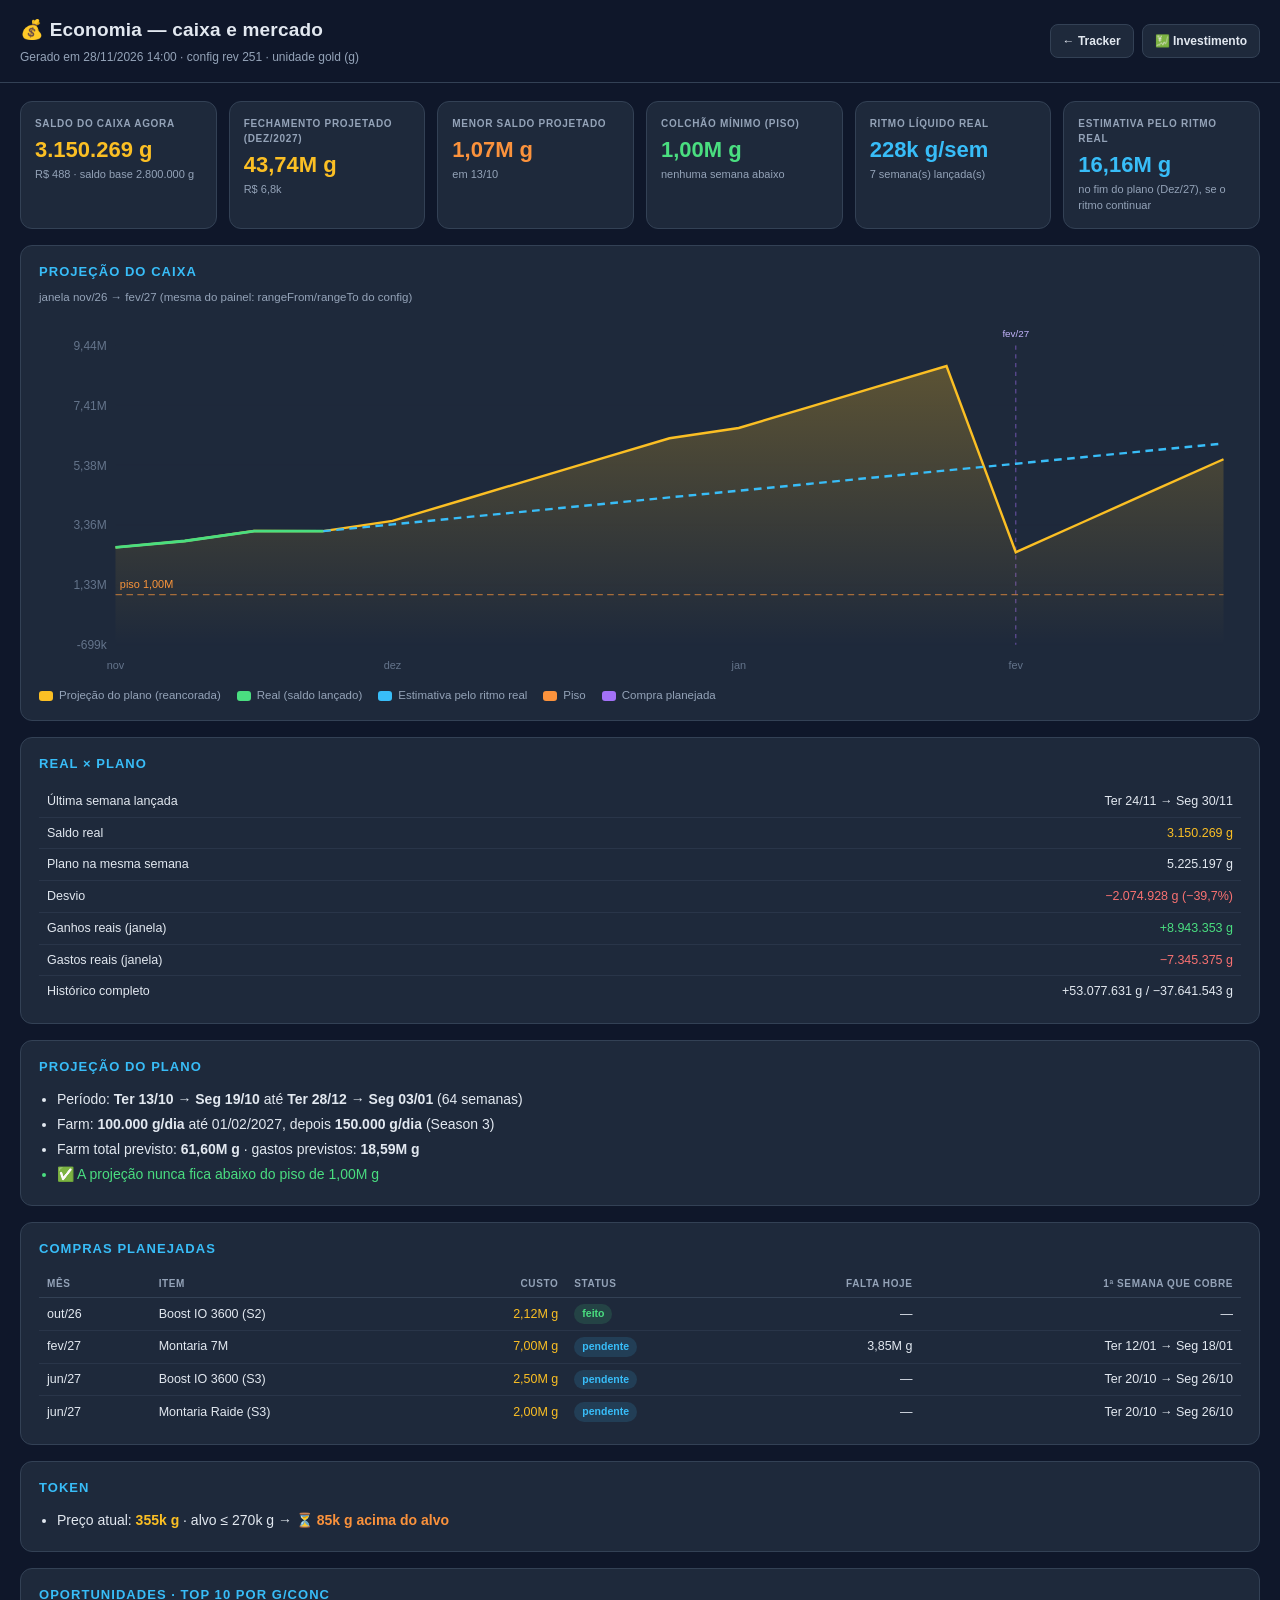
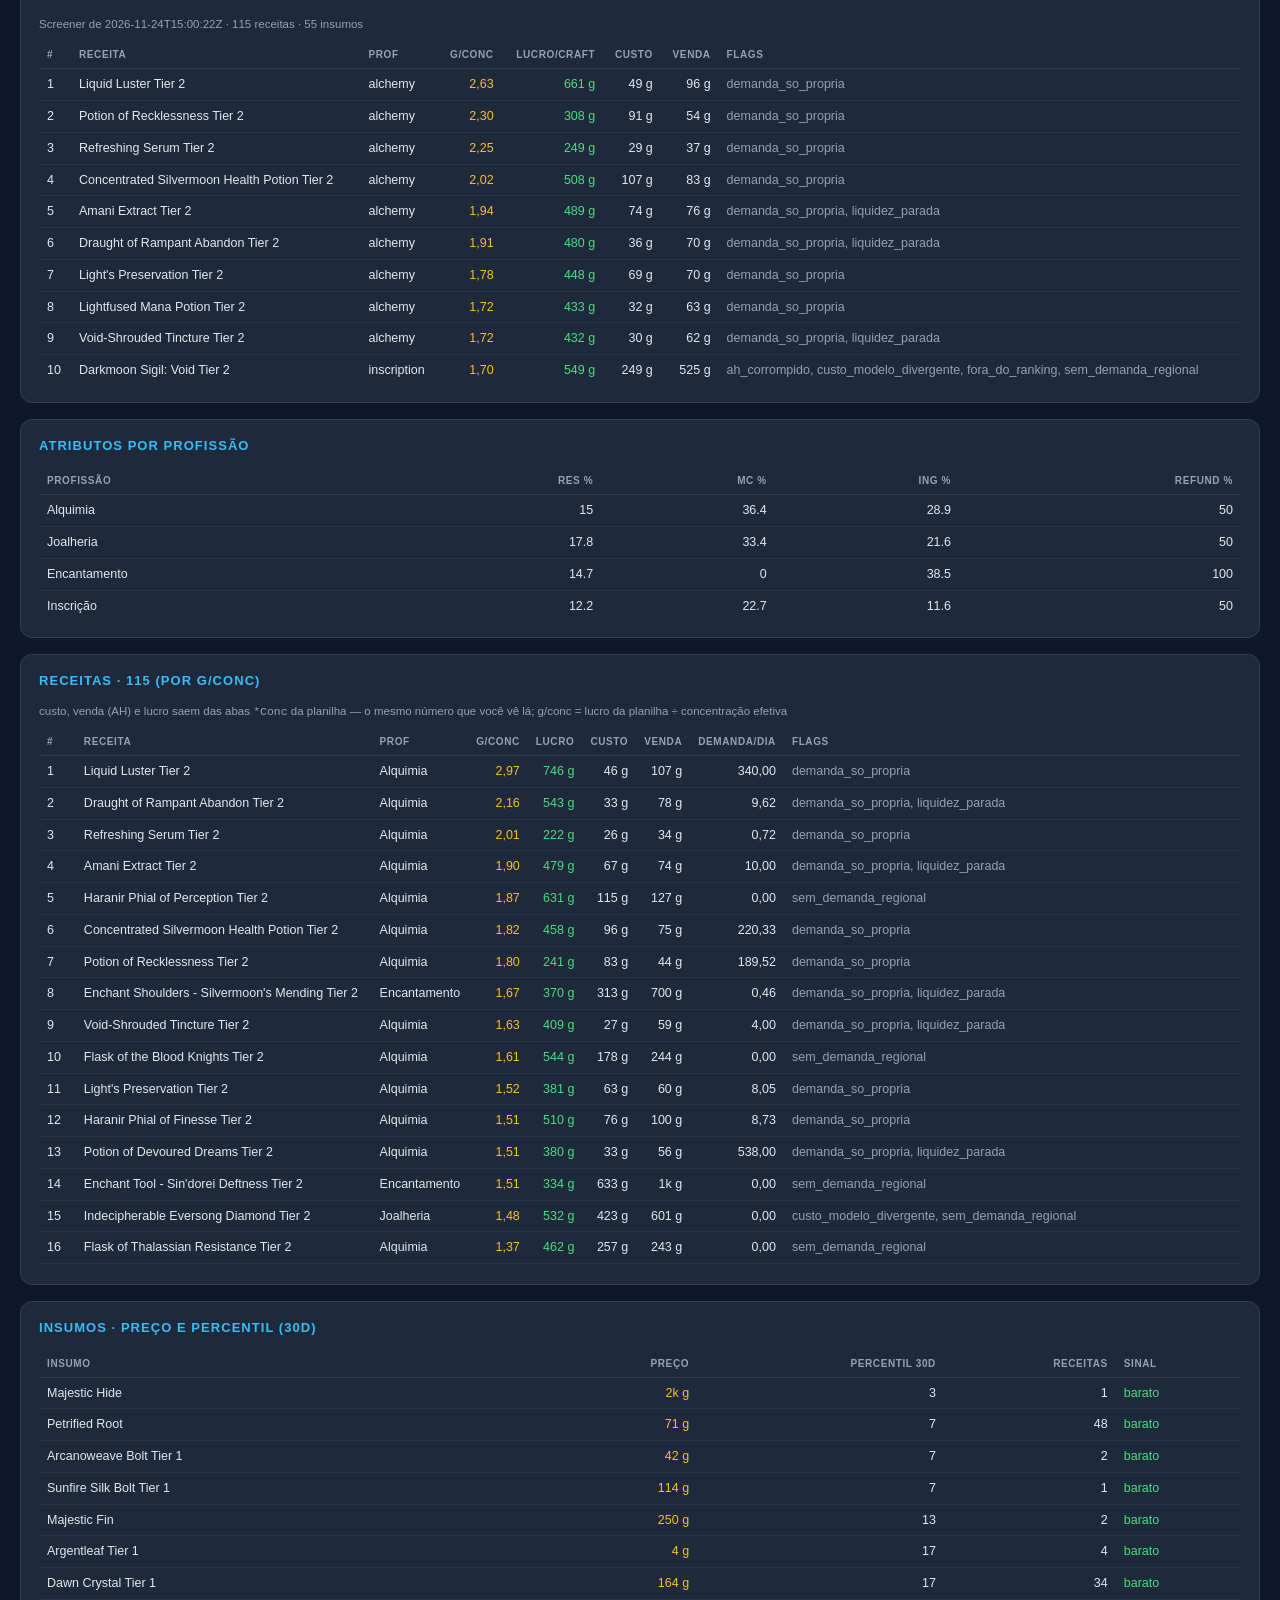
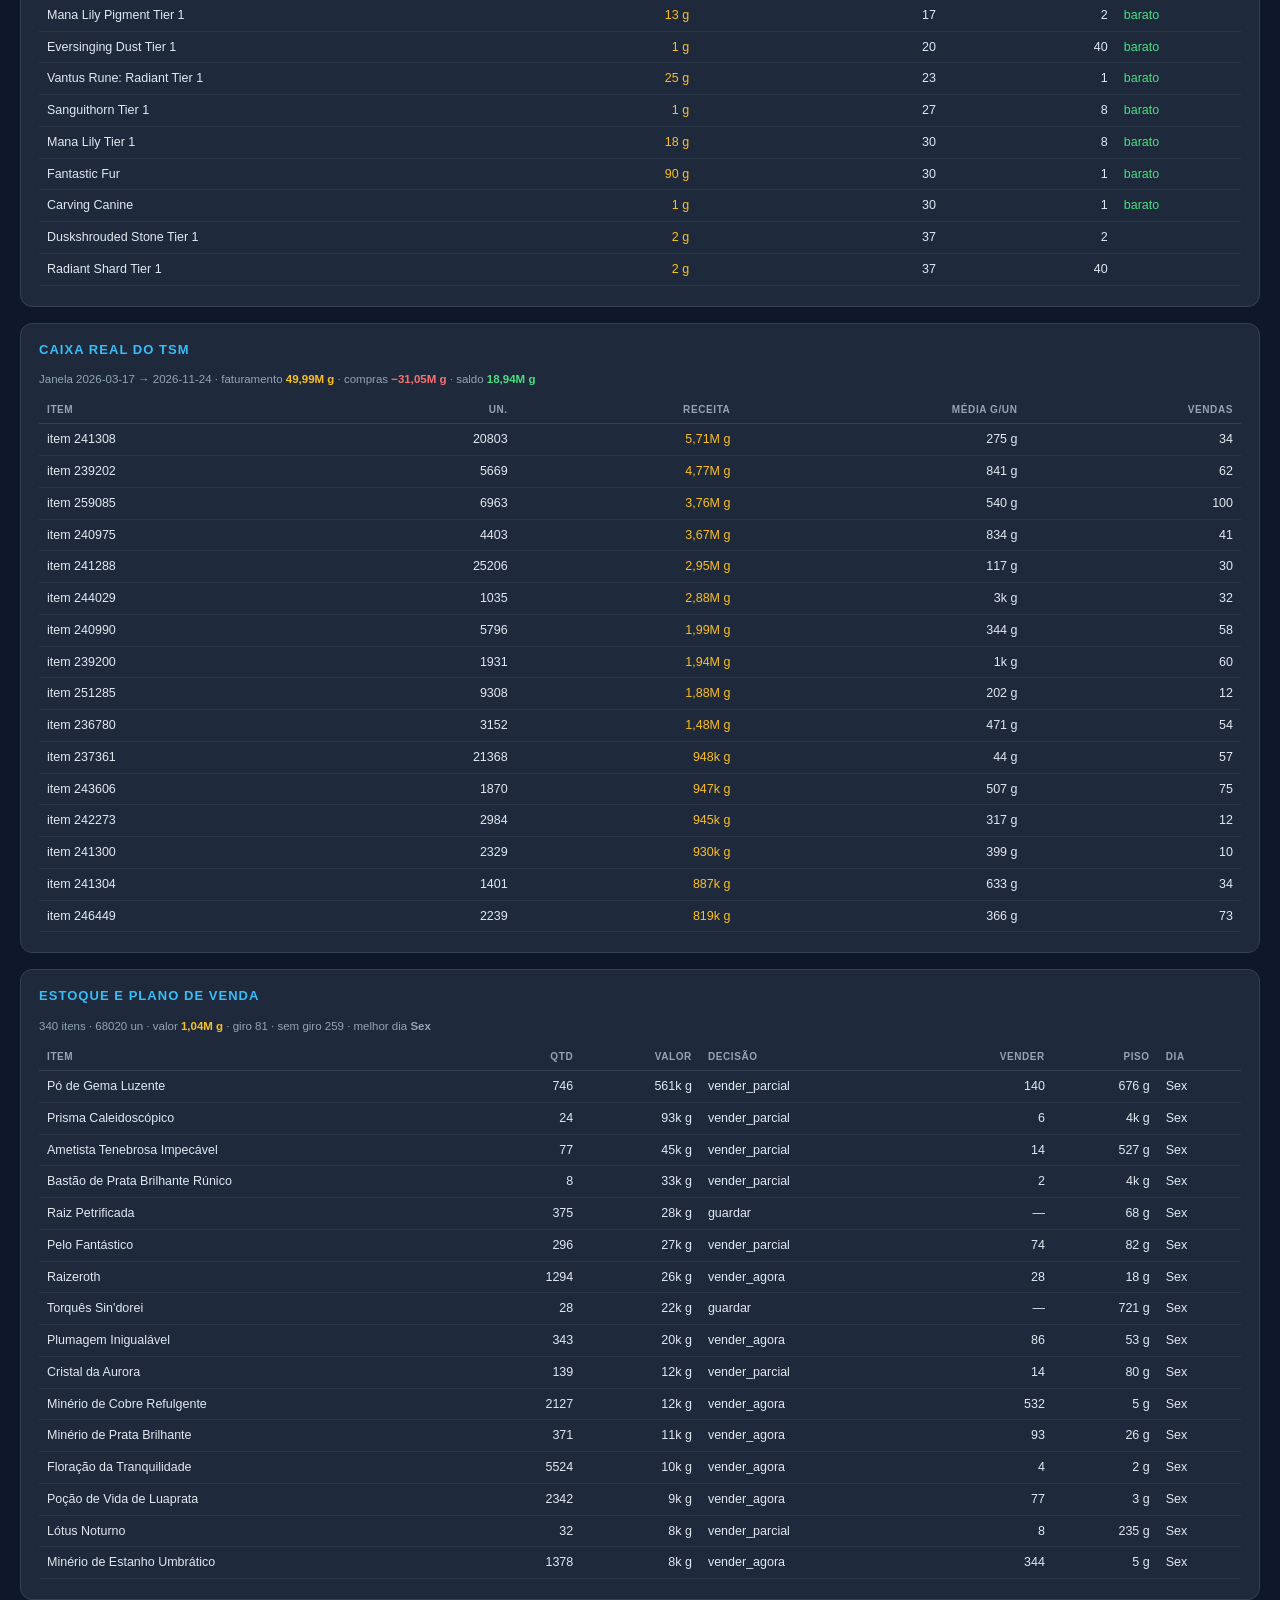
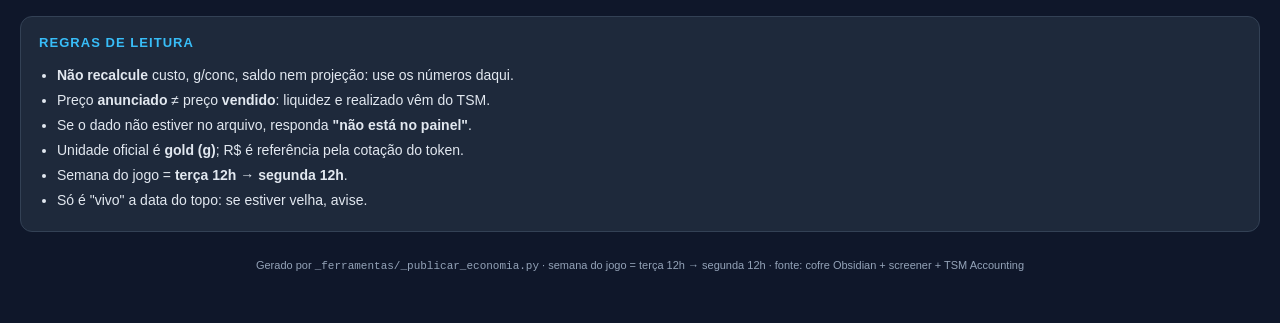
==== commit d64b303c: "economia: atualiza painel (28/11 14:00)" ====
--- a/economia.html
+++ b/economia.html
@@ -54,18 +54,18 @@
 footer{color:var(--dim);font-size:11px;text-align:center;margin-top:24px;line-height:1.7}
 </style></head><body>
 <header><div><h1>💰 Economia — caixa e mercado</h1>
-<div class="sub">Gerado em 28/11/2026 13:00 · config rev 251 · unidade gold (g)</div></div>
+<div class="sub">Gerado em 28/11/2026 14:00 · config rev 251 · unidade gold (g)</div></div>
 <nav><a href="index.html">← Tracker</a><a href="investimento.html">💹 Investimento</a></nav></header>
 <main>
-<section class="kpis"><div class="kpi"><div class="l">Saldo do caixa agora</div><div class="v gold">3.150.269 g</div><div class="n">R$ 480 · saldo base 2.800.000 g</div></div><div class="kpi"><div class="l">Fechamento projetado (Dez/2027)</div><div class="v gold">43,66M g</div><div class="n">R$ 6,6k</div></div><div class="kpi"><div class="l">Menor saldo projetado</div><div class="v warn">1,07M g</div><div class="n">em 13/10</div></div><div class="kpi"><div class="l">Colchão mínimo (piso)</div><div class="v pos">1,00M g</div><div class="n">nenhuma semana abaixo</div></div><div class="kpi"><div class="l">Ritmo líquido real</div><div class="v sky">228k g/sem</div><div class="n">7 semana(s) lançada(s)</div></div><div class="kpi"><div class="l">Estimativa pelo ritmo real</div><div class="v sky">16,16M g</div><div class="n">no fim do plano (Dez/27), se o ritmo continuar</div></div></section>
-<section class="card"><h2>Projeção do caixa</h2><div style="color:var(--dim);font-size:11.5px;margin:-4px 0 10px">janela nov/26 → fev/27 (mesma do painel: rangeFrom/rangeTo do config)</div><svg viewBox="0 0 1100 330" class="chart" role="img" aria-label="projeção do caixa"><defs><linearGradient id="gproj" x1="0" y1="0" x2="0" y2="1"><stop offset="0" stop-color="#fbbf24" stop-opacity=".28"/><stop offset="1" stop-color="#fbbf24" stop-opacity="0"/></linearGradient></defs><line x1="70" y1="300.0" x2="1084" y2="300.0" stroke="#1e293b"/><text x="62" y="304.0" fill="#64748b" font-size="11" text-anchor="end">-698k</text><line x1="70" y1="245.2" x2="1084" y2="245.2" stroke="#1e293b"/><text x="62" y="249.2" fill="#64748b" font-size="11" text-anchor="end">1,33M</text><line x1="70" y1="190.4" x2="1084" y2="190.4" stroke="#1e293b"/><text x="62" y="194.4" fill="#64748b" font-size="11" text-anchor="end">3,35M</text><line x1="70" y1="135.6" x2="1084" y2="135.6" stroke="#1e293b"/><text x="62" y="139.6" fill="#64748b" font-size="11" text-anchor="end">5,38M</text><line x1="70" y1="80.8" x2="1084" y2="80.8" stroke="#1e293b"/><text x="62" y="84.8" fill="#64748b" font-size="11" text-anchor="end">7,40M</text><line x1="70" y1="26.0" x2="1084" y2="26.0" stroke="#1e293b"/><text x="62" y="30.0" fill="#64748b" font-size="11" text-anchor="end">9,43M</text><line x1="70" y1="254.0" x2="1084" y2="254.0" stroke="#fb923c" stroke-dasharray="6 4" opacity=".6"/><text x="74" y="248.0" fill="#fb923c" font-size="10">piso 1,00M</text><line x1="893.9" y1="26" x2="893.9" y2="300" stroke="#a371f7" stroke-dasharray="4 4" opacity=".55"/><text x="893.9" y="18" fill="#c4b5fd" font-size="9" text-anchor="middle">fev/27</text><polygon points="70,300.0 70.0,210.7 133.4,204.9 196.8,195.8 260.1,195.8 323.5,186.7 386.9,167.7 450.2,148.8 513.6,129.8 577.0,110.9 640.4,101.7 703.8,82.8 767.1,63.8 830.5,44.9 893.9,215.7 957.2,187.3 1020.6,158.9 1084.0,130.4 1084.0,300.0" fill="url(#gproj)"/><polyline points="70.0,210.7 133.4,204.9 196.8,195.8 260.1,195.8 323.5,186.7 386.9,167.7 450.2,148.8 513.6,129.8 577.0,110.9 640.4,101.7 703.8,82.8 767.1,63.8 830.5,44.9 893.9,215.7 957.2,187.3 1020.6,158.9 1084.0,130.4" fill="none" stroke="#fbbf24" stroke-width="2.2"/><polyline points="70.0,210.7 133.4,204.9 196.8,195.8 260.1,195.8" fill="none" stroke="#4ade80" stroke-width="2.6"/><polyline points="260.1,195.8 323.5,189.7 386.9,183.5 450.2,177.3 513.6,171.1 577.0,165.0 640.4,158.8 703.8,152.6 767.1,146.4 830.5,140.2 893.9,134.1 957.2,127.9 1020.6,121.7 1084.0,115.5" fill="none" stroke="#38bdf8" stroke-width="2.2" stroke-dasharray="7 5"/><text x="70.0" y="322" fill="#64748b" font-size="10" text-anchor="middle">nov</text><text x="323.5" y="322" fill="#64748b" font-size="10" text-anchor="middle">dez</text><text x="640.4" y="322" fill="#64748b" font-size="10" text-anchor="middle">jan</text><text x="893.9" y="322" fill="#64748b" font-size="10" text-anchor="middle">fev</text></svg><div class="legend"><span><i style="background:#fbbf24"></i>Projeção do plano (reancorada)</span><span><i style="background:#4ade80"></i>Real (saldo lançado)</span><span><i style="background:#38bdf8"></i>Estimativa pelo ritmo real</span><span><i style="background:#fb923c"></i>Piso</span><span><i style="background:#a371f7"></i>Compra planejada</span></div></section>
-<section class="card"><h2>Real × plano</h2><table><tr><td>Última semana lançada</td><td class="r">Ter 24/11 → Seg 30/11</td></tr><tr><td>Saldo real</td><td class="r gold">3.150.269 g</td></tr><tr><td>Plano na mesma semana</td><td class="r">5.218.899 g</td></tr><tr><td>Desvio</td><td class="r neg">−2.068.630 g (−39,6%)</td></tr><tr><td>Ganhos reais (janela)</td><td class="r pos">+8.943.353 g</td></tr><tr><td>Gastos reais (janela)</td><td class="r neg">−7.345.375 g</td></tr><tr><td>Histórico completo</td><td class="r">+53.077.631 g / −37.641.543 g</td></tr></table></section>
-<section class="card"><h2>Projeção do plano</h2><ul class="tight"><li>Período: <b>Ter 13/10 → Seg 19/10</b> até <b>Ter 28/12 → Seg 03/01</b> (64 semanas)</li><li>Farm: <b>100.000 g/dia</b> até 01/02/2027, depois <b>150.000 g/dia</b> (Season 3)</li><li>Farm total previsto: <b>61,60M g</b> · gastos previstos: <b>18,68M g</b></li><li class="pos">✅ A projeção nunca fica abaixo do piso de 1,00M g</li></ul></section>
+<section class="kpis"><div class="kpi"><div class="l">Saldo do caixa agora</div><div class="v gold">3.150.269 g</div><div class="n">R$ 488 · saldo base 2.800.000 g</div></div><div class="kpi"><div class="l">Fechamento projetado (Dez/2027)</div><div class="v gold">43,74M g</div><div class="n">R$ 6,8k</div></div><div class="kpi"><div class="l">Menor saldo projetado</div><div class="v warn">1,07M g</div><div class="n">em 13/10</div></div><div class="kpi"><div class="l">Colchão mínimo (piso)</div><div class="v pos">1,00M g</div><div class="n">nenhuma semana abaixo</div></div><div class="kpi"><div class="l">Ritmo líquido real</div><div class="v sky">228k g/sem</div><div class="n">7 semana(s) lançada(s)</div></div><div class="kpi"><div class="l">Estimativa pelo ritmo real</div><div class="v sky">16,16M g</div><div class="n">no fim do plano (Dez/27), se o ritmo continuar</div></div></section>
+<section class="card"><h2>Projeção do caixa</h2><div style="color:var(--dim);font-size:11.5px;margin:-4px 0 10px">janela nov/26 → fev/27 (mesma do painel: rangeFrom/rangeTo do config)</div><svg viewBox="0 0 1100 330" class="chart" role="img" aria-label="projeção do caixa"><defs><linearGradient id="gproj" x1="0" y1="0" x2="0" y2="1"><stop offset="0" stop-color="#fbbf24" stop-opacity=".28"/><stop offset="1" stop-color="#fbbf24" stop-opacity="0"/></linearGradient></defs><line x1="70" y1="300.0" x2="1084" y2="300.0" stroke="#1e293b"/><text x="62" y="304.0" fill="#64748b" font-size="11" text-anchor="end">-699k</text><line x1="70" y1="245.2" x2="1084" y2="245.2" stroke="#1e293b"/><text x="62" y="249.2" fill="#64748b" font-size="11" text-anchor="end">1,33M</text><line x1="70" y1="190.4" x2="1084" y2="190.4" stroke="#1e293b"/><text x="62" y="194.4" fill="#64748b" font-size="11" text-anchor="end">3,36M</text><line x1="70" y1="135.6" x2="1084" y2="135.6" stroke="#1e293b"/><text x="62" y="139.6" fill="#64748b" font-size="11" text-anchor="end">5,38M</text><line x1="70" y1="80.8" x2="1084" y2="80.8" stroke="#1e293b"/><text x="62" y="84.8" fill="#64748b" font-size="11" text-anchor="end">7,41M</text><line x1="70" y1="26.0" x2="1084" y2="26.0" stroke="#1e293b"/><text x="62" y="30.0" fill="#64748b" font-size="11" text-anchor="end">9,44M</text><line x1="70" y1="254.1" x2="1084" y2="254.1" stroke="#fb923c" stroke-dasharray="6 4" opacity=".6"/><text x="74" y="248.1" fill="#fb923c" font-size="10">piso 1,00M</text><line x1="893.9" y1="26" x2="893.9" y2="300" stroke="#a371f7" stroke-dasharray="4 4" opacity=".55"/><text x="893.9" y="18" fill="#c4b5fd" font-size="9" text-anchor="middle">fev/27</text><polygon points="70,300.0 70.0,210.8 133.4,205.0 196.8,195.9 260.1,196.0 323.5,186.6 386.9,167.7 450.2,148.8 513.6,129.9 577.0,111.0 640.4,101.6 703.8,82.7 767.1,63.8 830.5,44.9 893.9,215.3 957.2,186.9 1020.6,158.5 1084.0,130.2 1084.0,300.0" fill="url(#gproj)"/><polyline points="70.0,210.8 133.4,205.0 196.8,195.9 260.1,196.0 323.5,186.6 386.9,167.7 450.2,148.8 513.6,129.9 577.0,111.0 640.4,101.6 703.8,82.7 767.1,63.8 830.5,44.9 893.9,215.3 957.2,186.9 1020.6,158.5 1084.0,130.2" fill="none" stroke="#fbbf24" stroke-width="2.2"/><polyline points="70.0,210.8 133.4,205.0 196.8,195.9 260.1,196.0" fill="none" stroke="#4ade80" stroke-width="2.6"/><polyline points="260.1,196.0 323.5,189.8 386.9,183.6 450.2,177.5 513.6,171.3 577.0,165.1 640.4,159.0 703.8,152.8 767.1,146.6 830.5,140.4 893.9,134.3 957.2,128.1 1020.6,121.9 1084.0,115.8" fill="none" stroke="#38bdf8" stroke-width="2.2" stroke-dasharray="7 5"/><text x="70.0" y="322" fill="#64748b" font-size="10" text-anchor="middle">nov</text><text x="323.5" y="322" fill="#64748b" font-size="10" text-anchor="middle">dez</text><text x="640.4" y="322" fill="#64748b" font-size="10" text-anchor="middle">jan</text><text x="893.9" y="322" fill="#64748b" font-size="10" text-anchor="middle">fev</text></svg><div class="legend"><span><i style="background:#fbbf24"></i>Projeção do plano (reancorada)</span><span><i style="background:#4ade80"></i>Real (saldo lançado)</span><span><i style="background:#38bdf8"></i>Estimativa pelo ritmo real</span><span><i style="background:#fb923c"></i>Piso</span><span><i style="background:#a371f7"></i>Compra planejada</span></div></section>
+<section class="card"><h2>Real × plano</h2><table><tr><td>Última semana lançada</td><td class="r">Ter 24/11 → Seg 30/11</td></tr><tr><td>Saldo real</td><td class="r gold">3.150.269 g</td></tr><tr><td>Plano na mesma semana</td><td class="r">5.225.197 g</td></tr><tr><td>Desvio</td><td class="r neg">−2.074.928 g (−39,7%)</td></tr><tr><td>Ganhos reais (janela)</td><td class="r pos">+8.943.353 g</td></tr><tr><td>Gastos reais (janela)</td><td class="r neg">−7.345.375 g</td></tr><tr><td>Histórico completo</td><td class="r">+53.077.631 g / −37.641.543 g</td></tr></table></section>
+<section class="card"><h2>Projeção do plano</h2><ul class="tight"><li>Período: <b>Ter 13/10 → Seg 19/10</b> até <b>Ter 28/12 → Seg 03/01</b> (64 semanas)</li><li>Farm: <b>100.000 g/dia</b> até 01/02/2027, depois <b>150.000 g/dia</b> (Season 3)</li><li>Farm total previsto: <b>61,60M g</b> · gastos previstos: <b>18,59M g</b></li><li class="pos">✅ A projeção nunca fica abaixo do piso de 1,00M g</li></ul></section>
 <section class="card"><h2>Compras planejadas</h2><table><thead><tr><th>Mês</th><th>Item</th><th class="r">Custo</th><th>Status</th><th class="r">Falta hoje</th><th class="r">1ª semana que cobre</th></tr></thead><tbody><tr><td>out/26</td><td>Boost IO 3600 (S2)</td><td class="r gold">2,12M g</td><td><span class="pill ok">feito</span></td><td class="r">—</td><td class="r">—</td></tr><tr><td>fev/27</td><td>Montaria 7M</td><td class="r gold">7,00M g</td><td><span class="pill pend">pendente</span></td><td class="r">3,85M g</td><td class="r">Ter 12/01 → Seg 18/01</td></tr><tr><td>jun/27</td><td>Boost IO 3600 (S3)</td><td class="r gold">2,50M g</td><td><span class="pill pend">pendente</span></td><td class="r">—</td><td class="r">Ter 20/10 → Seg 26/10</td></tr><tr><td>jun/27</td><td>Montaria Raide (S3)</td><td class="r gold">2,00M g</td><td><span class="pill pend">pendente</span></td><td class="r">—</td><td class="r">Ter 20/10 → Seg 26/10</td></tr></tbody></table></section>
-<section class="card"><h2>Token</h2><ul class="tight"><li>Preço atual: <b class="gold">361k g</b> · alvo ≤ 270k g → <b class="warn">⏳ 91k g acima do alvo</b></li></ul></section>
+<section class="card"><h2>Token</h2><ul class="tight"><li>Preço atual: <b class="gold">355k g</b> · alvo ≤ 270k g → <b class="warn">⏳ 85k g acima do alvo</b></li></ul></section>
 <section class="card"><h2>Oportunidades · top 10 por g/conc</h2><div class="sub" style="color:var(--dim);font-size:11.5px;margin-bottom:8px">Screener de 2026-11-24T15:00:22Z · 115 receitas · 55 insumos</div><table><thead><tr><th>#</th><th>Receita</th><th>Prof</th><th class="r">g/conc</th><th class="r">lucro/craft</th><th class="r">custo</th><th class="r">venda</th><th>flags</th></tr></thead><tbody><tr><td>1</td><td>Liquid Luster Tier 2</td><td>alchemy</td><td class="r gold">2,63</td><td class="r pos">661 g</td><td class="r">49 g</td><td class="r">96 g</td><td class="dim">demanda_so_propria</td></tr><tr><td>2</td><td>Potion of Recklessness Tier 2</td><td>alchemy</td><td class="r gold">2,30</td><td class="r pos">308 g</td><td class="r">91 g</td><td class="r">54 g</td><td class="dim">demanda_so_propria</td></tr><tr><td>3</td><td>Refreshing Serum Tier 2</td><td>alchemy</td><td class="r gold">2,25</td><td class="r pos">249 g</td><td class="r">29 g</td><td class="r">37 g</td><td class="dim">demanda_so_propria</td></tr><tr><td>4</td><td>Concentrated Silvermoon Health Potion Tier 2</td><td>alchemy</td><td class="r gold">2,02</td><td class="r pos">508 g</td><td class="r">107 g</td><td class="r">83 g</td><td class="dim">demanda_so_propria</td></tr><tr><td>5</td><td>Amani Extract Tier 2</td><td>alchemy</td><td class="r gold">1,94</td><td class="r pos">489 g</td><td class="r">74 g</td><td class="r">76 g</td><td class="dim">demanda_so_propria, liquidez_parada</td></tr><tr><td>6</td><td>Draught of Rampant Abandon Tier 2</td><td>alchemy</td><td class="r gold">1,91</td><td class="r pos">480 g</td><td class="r">36 g</td><td class="r">70 g</td><td class="dim">demanda_so_propria, liquidez_parada</td></tr><tr><td>7</td><td>Light&#x27;s Preservation Tier 2</td><td>alchemy</td><td class="r gold">1,78</td><td class="r pos">448 g</td><td class="r">69 g</td><td class="r">70 g</td><td class="dim">demanda_so_propria</td></tr><tr><td>8</td><td>Lightfused Mana Potion Tier 2</td><td>alchemy</td><td class="r gold">1,72</td><td class="r pos">433 g</td><td class="r">32 g</td><td class="r">63 g</td><td class="dim">demanda_so_propria</td></tr><tr><td>9</td><td>Void-Shrouded Tincture Tier 2</td><td>alchemy</td><td class="r gold">1,72</td><td class="r pos">432 g</td><td class="r">30 g</td><td class="r">62 g</td><td class="dim">demanda_so_propria, liquidez_parada</td></tr><tr><td>10</td><td>Darkmoon Sigil: Void Tier 2</td><td>inscription</td><td class="r gold">1,70</td><td class="r pos">549 g</td><td class="r">249 g</td><td class="r">525 g</td><td class="dim">ah_corrompido, custo_modelo_divergente, fora_do_ranking, sem_demanda_regional</td></tr></tbody></table></section>
 <section class="card"><h2>Atributos por profissão</h2><table><thead><tr><th>Profissão</th><th class="r">Res %</th><th class="r">MC %</th><th class="r">Ing %</th><th class="r">Refund %</th></tr></thead><tbody><tr><td>Alquimia</td><td class="r">15</td><td class="r">36.4</td><td class="r">28.9</td><td class="r">50</td></tr><tr><td>Joalheria</td><td class="r">17.8</td><td class="r">33.4</td><td class="r">21.6</td><td class="r">50</td></tr><tr><td>Encantamento</td><td class="r">14.7</td><td class="r">0</td><td class="r">38.5</td><td class="r">100</td></tr><tr><td>Inscrição</td><td class="r">12.2</td><td class="r">22.7</td><td class="r">11.6</td><td class="r">50</td></tr></tbody></table></section>
-<section class="card"><h2>Receitas · 115 (por g/conc)</h2><div class="dim" style="font-size:11.5px;margin-bottom:8px">custo, venda (AH) e lucro saem das abas <code>*Conc</code> da planilha — o mesmo número que você vê lá; g/conc = lucro da planilha ÷ concentração efetiva</div><div class="tbl-scroll"><table><thead><tr><th>#</th><th>Receita</th><th>Prof</th><th class="r">g/conc</th><th class="r">lucro</th><th class="r">custo</th><th class="r">venda</th><th class="r">demanda/dia</th><th>flags</th></tr></thead><tbody><tr><td>1</td><td>Draught of Rampant Abandon Tier 2</td><td>Alquimia</td><td class="r gold">3,43</td><td class="r pos">863 g</td><td class="r">32 g</td><td class="r">121 g</td><td class="r">9,62</td><td class="dim">demanda_so_propria, liquidez_parada</td></tr><tr><td>2</td><td>Liquid Luster Tier 2</td><td>Alquimia</td><td class="r gold">2,96</td><td class="r pos">744 g</td><td class="r">48 g</td><td class="r">107 g</td><td class="r">340,00</td><td class="dim">demanda_so_propria</td></tr><tr><td>3</td><td>Refreshing Serum Tier 2</td><td>Alquimia</td><td class="r gold">2,00</td><td class="r pos">221 g</td><td class="r">27 g</td><td class="r">34 g</td><td class="r">0,72</td><td class="dim">demanda_so_propria</td></tr><tr><td>4</td><td>Amani Extract Tier 2</td><td>Alquimia</td><td class="r gold">1,90</td><td class="r pos">477 g</td><td class="r">69 g</td><td class="r">74 g</td><td class="r">10,00</td><td class="dim">demanda_so_propria, liquidez_parada</td></tr><tr><td>5</td><td>Haranir Phial of Finesse Tier 2</td><td>Alquimia</td><td class="r gold">1,87</td><td class="r pos">630 g</td><td class="r">75 g</td><td class="r">120 g</td><td class="r">8,73</td><td class="dim">demanda_so_propria</td></tr><tr><td>6</td><td>Haranir Phial of Perception Tier 2</td><td>Alquimia</td><td class="r gold">1,87</td><td class="r pos">629 g</td><td class="r">117 g</td><td class="r">127 g</td><td class="r">0,00</td><td class="dim">sem_demanda_regional</td></tr><tr><td>7</td><td>Concentrated Silvermoon Health Potion Tier 2</td><td>Alquimia</td><td class="r gold">1,82</td><td class="r pos">458 g</td><td class="r">96 g</td><td class="r">75 g</td><td class="r">220,33</td><td class="dim">demanda_so_propria</td></tr><tr><td>8</td><td>Potion of Recklessness Tier 2</td><td>Alquimia</td><td class="r gold">1,80</td><td class="r pos">241 g</td><td class="r">84 g</td><td class="r">44 g</td><td class="r">189,52</td><td class="dim">demanda_so_propria</td></tr><tr><td>9</td><td>Enchant Shoulders - Silvermoon&#x27;s Mending Tier 2</td><td>Encantamento</td><td class="r gold">1,77</td><td class="r pos">393 g</td><td class="r">292 g</td><td class="r">700 g</td><td class="r">0,46</td><td class="dim">demanda_so_propria, liquidez_parada</td></tr><tr><td>10</td><td>Void-Shrouded Tincture Tier 2</td><td>Alquimia</td><td class="r gold">1,62</td><td class="r pos">408 g</td><td class="r">28 g</td><td class="r">59 g</td><td class="r">4,00</td><td class="dim">demanda_so_propria, liquidez_parada</td></tr><tr><td>11</td><td>Flask of the Blood Knights Tier 2</td><td>Alquimia</td><td class="r gold">1,61</td><td class="r pos">543 g</td><td class="r">179 g</td><td class="r">244 g</td><td class="r">0,00</td><td class="dim">sem_demanda_regional</td></tr><tr><td>12</td><td>Enchant Tool - Sin&#x27;dorei Deftness Tier 2</td><td>Encantamento</td><td class="r gold">1,61</td><td class="r pos">356 g</td><td class="r">611 g</td><td class="r">1k g</td><td class="r">0,00</td><td class="dim">sem_demanda_regional</td></tr><tr><td>13</td><td>Enchant Shoulders - Akil&#x27;zon&#x27;s Swiftness Tier 2</td><td>Encantamento</td><td class="r gold">1,52</td><td class="r pos">336 g</td><td class="r">299 g</td><td class="r">650 g</td><td class="r">0,00</td><td class="dim">sem_demanda_regional</td></tr><tr><td>14</td><td>Light&#x27;s Preservation Tier 2</td><td>Alquimia</td><td class="r gold">1,51</td><td class="r pos">381 g</td><td class="r">63 g</td><td class="r">60 g</td><td class="r">8,05</td><td class="dim">demanda_so_propria</td></tr><tr><td>15</td><td>Potion of Devoured Dreams Tier 2</td><td>Alquimia</td><td class="r gold">1,51</td><td class="r pos">380 g</td><td class="r">33 g</td><td class="r">56 g</td><td class="r">538,00</td><td class="dim">demanda_so_propria, liquidez_parada</td></tr><tr><td>16</td><td>Indecipherable Eversong Diamond Tier 2</td><td>Joalheria</td><td class="r gold">1,38</td><td class="r pos">499 g</td><td class="r">416 g</td><td class="r">576 g</td><td class="r">0,00</td><td class="dim">custo_modelo_divergente, sem_demanda_regional</td></tr><tr><td>17</td><td>Flask of Thalassian Resistance Tier 2</td><td>Alquimia</td><td class="r gold">1,37</td><td class="r pos">463 g</td><td class="r">256 g</td><td class="r">243 g</td><td class="r">0,00</td><td class="dim">sem_demanda_regional</td></tr><tr><td>18</td><td>Flask of the Magisters Tier 2</td><td>Alquimia</td><td class="r gold">1,37</td><td class="r pos">463 g</td><td class="r">170 g</td><td class="r">214 g</td><td class="r">0,00</td><td class="dim">sem_demanda_regional</td></tr><tr><td>19</td><td>Prismatic Focusing Iris Tier 2</td><td>Joalheria</td><td class="r gold">1,35</td><td class="r pos">487 g</td><td class="r">150 g</td><td class="r">401 g</td><td class="r">0,00</td><td class="dim">custo_modelo_divergente, sem_demanda_regional</td></tr><tr><td>20</td><td>Flask of the Shattered Sun Tier 2</td><td>Alquimia</td><td class="r gold">1,34</td><td class="r pos">452 g</td><td class="r">285 g</td><td class="r">249 g</td><td class="r">6,00</td><td class="dim">demanda_so_propria</td></tr><tr><td>21</td><td>Silvermoon Health Potion Tier 2</td><td>Alquimia</td><td class="r gold">1,31</td><td class="r pos">329 g</td><td class="r">23 g</td><td class="r">47 g</td><td class="r">8,41</td><td class="dim">demanda_so_propria, liquidez_parada</td></tr><tr><td>22</td><td>Lightfused Mana Potion Tier 2</td><td>Alquimia</td><td class="r gold">1,29</td><td class="r pos">324 g</td><td class="r">30 g</td><td class="r">48 g</td><td class="r">1,83</td><td class="dim">demanda_so_propria</td></tr><tr><td>23</td><td>Haranir Phial of Ingenuity Tier 2</td><td>Alquimia</td><td class="r gold">1,18</td><td class="r pos">398 g</td><td class="r">31 g</td><td class="r">73 g</td><td class="r">0,00</td><td class="dim">sem_demanda_regional</td></tr><tr><td>24</td><td>Light&#x27;s Potential Tier 2</td><td>Alquimia</td><td class="r gold">1,13</td><td class="r pos">285 g</td><td class="r">76 g</td><td class="r">49 g</td><td class="r">111,81</td><td class="dim">demanda_so_propria</td></tr><tr><td>25</td><td>Thalassian Missive of the Harmonious Tier 2</td><td>Inscrição</td><td class="r gold">1,08</td><td class="r pos">331 g</td><td class="r">49 g</td><td class="r">250 g</td><td class="r">2,75</td><td class="dim">demanda_so_propria, liquidez_parada</td></tr><tr><td>26</td><td>Darkmoon Sigil: Hunt Tier 2</td><td>Inscrição</td><td class="r gold">1,06</td><td class="r pos">342 g</td><td class="r">265 g</td><td class="r">399 g</td><td class="r">0,00</td><td class="dim">ah_corrompido, custo_modelo_divergente, fora_do_ranking, sem_demanda_regional</td></tr><tr><td>27</td><td>Stoic Eversong Diamond Tier 2</td><td>Joalheria</td><td class="r gold">1,02</td><td class="r pos">369 g</td><td class="r">416 g</td><td class="r">494 g</td><td class="r">0,00</td><td class="dim">custo_modelo_divergente, sem_demanda_regional</td></tr><tr><td>28</td><td>Flawless Versatile Amethyst Tier 2</td><td>Joalheria</td><td class="r gold">0,99</td><td class="r pos">356 g</td><td class="r">240 g</td><td class="r">375 g</td><td class="r">0,00</td><td class="dim">sem_demanda_regional</td></tr><tr><td>29</td><td>Flawless Masterful Peridot Tier 2</td><td>Joalheria</td><td class="r gold">0,97</td><td class="r pos">351 g</td><td class="r">245 g</td><td class="r">375 g</td><td class="r">0,00</td><td class="dim">sem_demanda_regional</td></tr><tr><td>30</td><td>Kaleidoscopic Prism Tier 2</td><td>Joalheria</td><td class="r gold">0,90</td><td class="r pos">259 g</td><td class="r">468 g</td><td class="r">458 g</td><td class="r">21,30</td><td class="dim">demanda_so_propria</td></tr><tr><td>31</td><td>Flawless Versatile Peridot Tier 2</td><td>Joalheria</td><td class="r gold">0,90</td><td class="r pos">325 g</td><td class="r">245 g</td><td class="r">359 g</td><td class="r">0,00</td><td class="dim">sem_demanda_regional</td></tr><tr><td>32</td><td>Darkmoon Sigil: Blood Tier 2</td><td>Inscrição</td><td class="r gold">0,90</td><td class="r pos">290 g</td><td class="r">226 g</td><td class="r">340 g</td><td class="r">0,00</td><td class="dim">custo_modelo_divergente, sem_demanda_regional</td></tr><tr><td>33</td><td>Stabilizing Gemstone Bandolier Tier 2</td><td>Joalheria</td><td class="r gold">0,89</td><td class="r pos">321 g</td><td class="r">195 g</td><td class="r">325 g</td><td class="r">0,00</td><td class="dim">sem_demanda_regional</td></tr><tr><td>34</td><td>Flawless Deadly Amethyst Tier 2</td><td>Joalheria</td><td class="r gold">0,85</td><td class="r pos">305 g</td><td class="r">240 g</td><td class="r">343 g</td><td class="r">10,00</td><td class="dim">demanda_so_propria, liquidez_parada</td></tr><tr><td>35</td><td>Enchant Helm - Empowered Hex of Leeching Tier 2</td><td>Encantamento</td><td class="r gold">0,85</td><td class="r pos">189 g</td><td class="r">392 g</td><td class="r">601 g</td><td class="r">0,00</td><td class="dim">sem_demanda_regional</td></tr><tr><td>36</td><td>Alluring Nostrum Tier 2</td><td>Alquimia</td><td class="r gold">0,84</td><td class="r pos">211 g</td><td class="r">51 g</td><td class="r">35 g</td><td class="r">0,00</td><td class="dim">sem_demanda_regional</td></tr><tr><td>37</td><td>Darkmoon Sigil: Rot Tier 2</td><td>Inscrição</td><td class="r gold">0,83</td><td class="r pos">267 g</td><td class="r">254 g</td><td class="r">343 g</td><td class="r">0,00</td><td class="dim">custo_modelo_divergente, sem_demanda_regional</td></tr><tr><td>38</td><td>Flawless Quick Amethyst Tier 2</td><td>Joalheria</td><td class="r gold">0,82</td><td class="r pos">295 g</td><td class="r">240 g</td><td class="r">337 g</td><td class="r">4,00</td><td class="dim">demanda_so_propria</td></tr><tr><td>39</td><td>Enlightenment Tonic Tier 2</td><td>Alquimia</td><td class="r gold">0,82</td><td class="r pos">90 g</td><td class="r">18 g</td><td class="r">15 g</td><td class="r">0,00</td><td class="dim">sem_demanda_regional</td></tr><tr><td>40</td><td>Sin&#x27;dorei Lens Tier 2</td><td>Joalheria</td><td class="r gold">0,82</td><td class="r pos">236 g</td><td class="r">50 g</td><td class="r">180 g</td><td class="r">1,50</td><td class="dim">demanda_so_propria</td></tr><tr><td>41</td><td>Flawless Deadly Peridot Tier 2</td><td>Joalheria</td><td class="r gold">0,81</td><td class="r pos">291 g</td><td class="r">245 g</td><td class="r">337 g</td><td class="r">0,00</td><td class="dim">sem_demanda_regional</td></tr><tr><td>42</td><td>Flawless Deadly Garnet Tier 2</td><td>Joalheria</td><td class="r gold">0,80</td><td class="r pos">288 g</td><td class="r">245 g</td><td class="r">336 g</td><td class="r">0,00</td><td class="dim">sem_demanda_regional</td></tr><tr><td>43</td><td>Enchant Boots - Shaladrassil&#x27;s Roots Tier 2</td><td>Encantamento</td><td class="r gold">0,79</td><td class="r pos">175 g</td><td class="r">521 g</td><td class="r">723 g</td><td class="r">4,23</td><td class="dim">demanda_so_propria</td></tr><tr><td>44</td><td>Enchant Boots - Farstrider&#x27;s Hunt Tier 2</td><td>Encantamento</td><td class="r gold">0,79</td><td class="r pos">176 g</td><td class="r">308 g</td><td class="r">500 g</td><td class="r">0,00</td><td class="dim">sem_demanda_regional</td></tr><tr><td>45</td><td>Flawless Masterful Garnet Tier 2</td><td>Joalheria</td><td class="r gold">0,75</td><td class="r pos">270 g</td><td class="r">245 g</td><td class="r">324 g</td><td class="r">0,00</td><td class="dim">sem_demanda_regional</td></tr><tr><td>46</td><td>Flawless Quick Peridot Tier 2</td><td>Joalheria</td><td class="r gold">0,75</td><td class="r pos">269 g</td><td class="r">245 g</td><td class="r">323 g</td><td class="r">0,00</td><td class="dim">sem_demanda_regional</td></tr><tr><td>47</td><td>Enchant Weapon - Worldsoul Cradle Tier 2</td><td>Encantamento</td><td class="r gold">0,73</td><td class="r pos">161 g</td><td class="r">511 g</td><td class="r">699 g</td><td class="r">0,00</td><td class="dim">sem_demanda_regional</td></tr><tr><td>48</td><td>Flawless Quick Lapis Tier 2</td><td>Joalheria</td><td class="r gold">0,71</td><td class="r pos">255 g</td><td class="r">245 g</td><td class="r">315 g</td><td class="r">2,00</td><td class="dim">demanda_so_propria, liquidez_parada</td></tr><tr><td>49</td><td>Flawless Masterful Amethyst Tier 2</td><td>Joalheria</td><td class="r gold">0,71</td><td class="r pos">258 g</td><td class="r">240 g</td><td class="r">313 g</td><td class="r">0,00</td><td class="dim">sem_demanda_regional</td></tr><tr><td>50</td><td>Sunglass Vial Tier 2</td><td>Joalheria</td><td class="r gold">0,71</td><td class="r pos">205 g</td><td class="r">32 g</td><td class="r">149 g</td><td class="r">22,36</td><td class="dim">demanda_so_propria</td></tr><tr><td>51</td><td>Flawless Deadly Lapis Tier 2</td><td>Joalheria</td><td class="r gold">0,71</td><td class="r pos">257 g</td><td class="r">245 g</td><td class="r">316 g</td><td class="r">0,00</td><td class="dim">sem_demanda_regional</td></tr><tr><td>52</td><td>Powerful Eversong Diamond Tier 2</td><td>Joalheria</td><td class="r gold">0,66</td><td class="r pos">237 g</td><td class="r">416 g</td><td class="r">411 g</td><td class="r">0,00</td><td class="dim">custo_modelo_divergente, sem_demanda_regional</td></tr><tr><td>53</td><td>Flawless Versatile Garnet Tier 2</td><td>Joalheria</td><td class="r gold">0,64</td><td class="r pos">230 g</td><td class="r">245 g</td><td class="r">299 g</td><td class="r">6,00</td><td class="dim">demanda_so_propria</td></tr><tr><td>54</td><td>Enchant Tool - Ren&#x27;dorei Ingenuity Tier 2</td><td>Encantamento</td><td class="r gold">0,63</td><td class="r pos">140 g</td><td class="r">589 g</td><td class="r">760 g</td><td class="r">0,00</td><td class="dim">sem_demanda_regional</td></tr><tr><td>55</td><td>Flawless Quick Garnet Tier 2</td><td>Joalheria</td><td class="r gold">0,63</td><td class="r pos">226 g</td><td class="r">245 g</td><td class="r">297 g</td><td class="r">2,00</td><td class="dim">demanda_so_propria, liquidez_parada</td></tr><tr><td>56</td><td>Flawless Masterful Lapis Tier 2</td><td>Joalheria</td><td class="r gold">0,62</td><td class="r pos">224 g</td><td class="r">245 g</td><td class="r">295 g</td><td class="r">0,00</td><td class="dim">sem_demanda_regional</td></tr><tr><td>57</td><td>Darkmoon Sigil: Void Tier 2</td><td>Inscrição</td><td class="r gold">0,59</td><td class="r pos">190 g</td><td class="r">261 g</td><td class="r">297 g</td><td class="r">0,00</td><td class="dim">ah_corrompido, custo_modelo_divergente, fora_do_ranking, sem_demanda_regional</td></tr><tr><td>58</td><td>Telluric Eversong Diamond Tier 2</td><td>Joalheria</td><td class="r gold">0,58</td><td class="r pos">208 g</td><td class="r">416 g</td><td class="r">393 g</td><td class="r">0,00</td><td class="dim">custo_modelo_divergente, sem_demanda_regional</td></tr><tr><td>59</td><td>Enchant Tool - Amani Resourcefulness Tier 2</td><td>Encantamento</td><td class="r gold">0,57</td><td class="r pos">126 g</td><td class="r">393 g</td><td class="r">539 g</td><td class="r">0,00</td><td class="dim">sem_demanda_regional</td></tr><tr><td>60</td><td>Thalassian Missive of Ingenuity Tier 2</td><td>Inscrição</td><td class="r gold">0,54</td><td class="r pos">163 g</td><td class="r">49 g</td><td class="r">140 g</td><td class="r">0,00</td><td class="dim">sem_demanda_regional</td></tr><tr><td>61</td><td>Flawless Versatile Lapis Tier 2</td><td>Joalheria</td><td class="r gold">0,52</td><td class="r pos">187 g</td><td class="r">245 g</td><td class="r">272 g</td><td class="r">0,00</td><td class="dim">sem_demanda_regional</td></tr><tr><td>62</td><td>Sienna Ink Tier 2</td><td>Inscrição</td><td class="r gold">0,51</td><td class="r pos">158 g</td><td class="r">80 g</td><td class="r">80 g</td><td class="r">0,00</td><td class="dim">sem_demanda_regional</td></tr><tr><td>63</td><td>Enchant Chest - Mark of the Magister Tier 2</td><td>Encantamento</td><td class="r gold">0,50</td><td class="r pos">110 g</td><td class="r">462 g</td><td class="r">597 g</td><td class="r">0,00</td><td class="dim">sem_demanda_regional</td></tr><tr><td>64</td><td>Thalassian Missive of the Fireflash Tier 2</td><td>Inscrição</td><td class="r gold">0,49</td><td class="r pos">150 g</td><td class="r">49 g</td><td class="r">131 g</td><td class="r">6,00</td><td class="dim">demanda_so_propria, liquidez_parada</td></tr><tr><td>65</td><td>Enchant Tool - Haranir Multicrafting Tier 2</td><td>Encantamento</td><td class="r gold">0,47</td><td class="r pos">104 g</td><td class="r">609 g</td><td class="r">745 g</td><td class="r">1,50</td><td class="dim">demanda_so_propria, liquidez_parada</td></tr><tr><td>66</td><td>Thalassian Missive of the Feverflare Tier 2</td><td>Inscrição</td><td class="r gold">0,45</td><td class="r pos">138 g</td><td class="r">49 g</td><td class="r">123 g</td><td class="r">1,60</td><td class="dim">demanda_so_propria, liquidez_parada</td></tr><tr><td>67</td><td>Thalassian Missive of the Aurora Tier 2</td><td>Inscrição</td><td class="r gold">0,44</td><td class="r pos">133 g</td><td class="r">49 g</td><td class="r">120 g</td><td class="r">3,25</td><td class="dim">demanda_so_propria, liquidez_parada</td></tr><tr><td>68</td><td>Thalassian Missive of Crafting Speed Tier 2</td><td>Inscrição</td><td class="r gold">0,43</td><td class="r pos">133 g</td><td class="r">50 g</td><td class="r">120 g</td><td class="r">0,00</td><td class="dim">sem_demanda_regional</td></tr><tr><td>69</td><td>Thalassian Missive of Perception Tier 2</td><td>Inscrição</td><td class="r gold">0,43</td><td class="r pos">132 g</td><td class="r">49 g</td><td class="r">120 g</td><td class="r">0,00</td><td class="dim">sem_demanda_regional</td></tr><tr><td>70</td><td>Thalassian Missive of the Quickblade Tier 2</td><td>Inscrição</td><td class="r gold">0,42</td><td class="r pos">128 g</td><td class="r">49 g</td><td class="r">117 g</td><td class="r">0,00</td><td class="dim">sem_demanda_regional</td></tr><tr><td>71</td><td>Enchant Helm - Empowered Rune of Avoidance Tier 2</td><td>Encantamento</td><td class="r gold">0,42</td><td class="r pos">94 g</td><td class="r">385 g</td><td class="r">499 g</td><td class="r">0,00</td><td class="dim">sem_demanda_regional</td></tr><tr><td>72</td><td>Thalassian Missive of the Peerless Tier 2</td><td>Inscrição</td><td class="r gold">0,42</td><td class="r pos">129 g</td><td class="r">49 g</td><td class="r">118 g</td><td class="r">6,50</td><td class="dim">demanda_so_propria, liquidez_parada</td></tr><tr><td>73</td><td>Enchant Weapon - Acuity of the Ren&#x27;dorei Tier 2</td><td>Encantamento</td><td class="r gold">0,42</td><td class="r pos">93 g</td><td class="r">627 g</td><td class="r">753 g</td><td class="r">6,24</td><td class="dim">demanda_so_propria</td></tr><tr><td>74</td><td>Contract: The Hara&#x27;ti Tier 2</td><td>Inscrição</td><td class="r gold">0,41</td><td class="r pos">168 g</td><td class="r">25 g</td><td class="r">127 g</td><td class="r">0,00</td><td class="dim">sem_demanda_regional</td></tr><tr><td>75</td><td>Munsell Ink Tier 2</td><td>Inscrição</td><td class="r gold">0,41</td><td class="r pos">129 g</td><td class="r">62 g</td><td class="r">64 g</td><td class="r">0,80</td><td class="dim">demanda_so_propria</td></tr><tr><td>76</td><td>Enchant Shoulders - Amirdrassil&#x27;s Grace Tier 2</td><td>Encantamento</td><td class="r gold">0,40</td><td class="r pos">88 g</td><td class="r">382 g</td><td class="r">490 g</td><td class="r">0,00</td><td class="dim">sem_demanda_regional</td></tr><tr><td>77</td><td>Thalassian Missive of Deftness Tier 2</td><td>Inscrição</td><td class="r gold">0,40</td><td class="r pos">124 g</td><td class="r">50 g</td><td class="r">114 g</td><td class="r">0,00</td><td class="dim">sem_demanda_regional</td></tr><tr><td>78</td><td>Enchant Helm - Empowered Blessing of Speed Tier 2</td><td>Encantamento</td><td class="r gold">0,37</td><td class="r pos">82 g</td><td class="r">382 g</td><td class="r">484 g</td><td class="r">4,00</td><td class="dim">demanda_so_propria, liquidez_parada</td></tr><tr><td>79</td><td>Enchant Ring - Nature&#x27;s Fury Tier 2</td><td>Encantamento</td><td class="r gold">0,36</td><td class="r pos">80 g</td><td class="r">240 g</td><td class="r">333 g</td><td class="r">0,00</td><td class="dim">sem_demanda_regional</td></tr><tr><td>80</td><td>Contract: The Singularity Tier 2</td><td>Inscrição</td><td class="r gold">0,35</td><td class="r pos">144 g</td><td class="r">26 g</td><td class="r">112 g</td><td class="r">0,00</td><td class="dim">ah_corrompido, fora_do_ranking, sem_demanda_regional, sem_estoque_agora</td></tr><tr><td>81</td><td>Soul Cipher Tier 2</td><td>Inscrição</td><td class="r gold">0,35</td><td class="r pos">107 g</td><td class="r">27 g</td><td class="r">60 g</td><td class="r">0,00</td><td class="dim">sem_demanda_regional</td></tr><tr><td>82</td><td>Thalassian Missive of Finesse Tier 2</td><td>Inscrição</td><td class="r gold">0,34</td><td class="r pos">103 g</td><td class="r">50 g</td><td class="r">101 g</td><td class="r">0,00</td><td class="dim">sem_demanda_regional</td></tr><tr><td>83</td><td>Potion of Zealotry Tier 2</td><td>Alquimia</td><td class="r gold">0,33</td><td class="r pos">82 g</td><td class="r">169 g</td><td class="r">34 g</td><td class="r">8,00</td><td class="dim">demanda_so_propria, liquidez_parada</td></tr><tr><td>84</td><td>Enchant Weapon - Rite of the Hash&#x27;ey Tier 2</td><td>Encantamento</td><td class="r gold">0,33</td><td class="r pos">73 g</td><td class="r">536 g</td><td class="r">637 g</td><td class="r">0,00</td><td class="dim">sem_demanda_regional</td></tr><tr><td>85</td><td>Enchant Tool - Amani Perception Tier 2</td><td>Encantamento</td><td class="r gold">0,33</td><td class="r pos">73 g</td><td class="r">393 g</td><td class="r">486 g</td><td class="r">0,62</td><td class="dim">demanda_so_propria, liquidez_parada</td></tr><tr><td>86</td><td>Thalassian Missive of Resourcefulness Tier 2</td><td>Inscrição</td><td class="r gold">0,31</td><td class="r pos">94 g</td><td class="r">49 g</td><td class="r">94 g</td><td class="r">0,00</td><td class="dim">sem_demanda_regional</td></tr><tr><td>87</td><td>Enchant Ring - Eyes of the Eagle Tier 2</td><td>Encantamento</td><td class="r gold">0,30</td><td class="r pos">67 g</td><td class="r">315 g</td><td class="r">399 g</td><td class="r">0,00</td><td class="dim">sem_demanda_regional</td></tr><tr><td>88</td><td>Thalassian Missive of Multicraft Tier 2</td><td>Inscrição</td><td class="r gold">0,30</td><td class="r pos">90 g</td><td class="r">49 g</td><td class="r">92 g</td><td class="r">0,02</td><td class="dim">demanda_so_propria</td></tr><tr><td>89</td><td>Enchant Ring - Silvermoon&#x27;s Tenacity Tier 2</td><td>Encantamento</td><td class="r gold">0,27</td><td class="r pos">60 g</td><td class="r">243 g</td><td class="r">316 g</td><td class="r">0,00</td><td class="dim">sem_demanda_regional</td></tr><tr><td>90</td><td>Enchant Ring - Zul&#x27;jin&#x27;s Mastery Tier 2</td><td>Encantamento</td><td class="r gold">0,23</td><td class="r pos">52 g</td><td class="r">248 g</td><td class="r">312 g</td><td class="r">0,00</td><td class="dim">sem_demanda_regional</td></tr><tr><td>91</td><td>Enchant Boots - Lynx&#x27;s Dexterity Tier 2</td><td>Encantamento</td><td class="r gold">0,21</td><td class="r pos">48 g</td><td class="r">245 g</td><td class="r">305 g</td><td class="r">1,00</td><td class="dim">demanda_so_propria</td></tr><tr><td>92</td><td>Contract: The Amani Tribe Tier 2</td><td>Inscrição</td><td class="r gold">0,21</td><td class="r pos">85 g</td><td class="r">26 g</td><td class="r">73 g</td><td class="r">0,00</td><td class="dim">sem_demanda_regional</td></tr><tr><td>93</td><td>Contract: The Silvermoon Court Tier 2</td><td>Inscrição</td><td class="r gold">0,20</td><td class="r pos">80 g</td><td class="r">27 g</td><td class="r">70 g</td><td class="r">0,00</td><td class="dim">ah_corrompido, fora_do_ranking, sem_demanda_regional</td></tr><tr><td>94</td><td>Enchant Ring - Silvermoon&#x27;s Alacrity Tier 2</td><td>Encantamento</td><td class="r gold">0,20</td><td class="r pos">43 g</td><td class="r">243 g</td><td class="r">299 g</td><td class="r">0,00</td><td class="dim">sem_demanda_regional</td></tr><tr><td>95</td><td>Contract: Zul&#x27;jarra&#x27;s Forces Tier 2</td><td>Inscrição</td><td class="r gold">0,20</td><td class="r pos">81 g</td><td class="r">63 g</td><td class="r">95 g</td><td class="r">0,00</td><td class="dim">sem_demanda_regional</td></tr><tr><td>96</td><td>Enchant Chest - Mark of Nalorakk Tier 2</td><td>Encantamento</td><td class="r gold">0,18</td><td class="r pos">40 g</td><td class="r">413 g</td><td class="r">475 g</td><td class="r">0,00</td><td class="dim">sem_demanda_regional</td></tr><tr><td>97</td><td>Vantus Rune: Tides Tier 2</td><td>Inscrição</td><td class="r gold">0,17</td><td class="r pos">145 g</td><td class="r">136 g</td><td class="r">185 g</td><td class="r">0,00</td><td class="dim">sem_demanda_regional</td></tr><tr><td>98</td><td>Codified Azeroot Tier 2</td><td>Inscrição</td><td class="r gold">0,14</td><td class="r pos">43 g</td><td class="r">132 g</td><td class="r">115 g</td><td class="r">1,33</td><td class="dim">demanda_so_propria, liquidez_parada</td></tr><tr><td>99</td><td>Enchant Shoulders - Flight of the Eagle Tier 2</td><td>Encantamento</td><td class="r gold">0,06</td><td class="r pos">13 g</td><td class="r">23 g</td><td class="r">38 g</td><td class="r">0,00</td><td class="dim">sem_demanda_regional</td></tr><tr><td>100</td><td>Vantus Rune: Radiant Tier 2</td><td>Inscrição</td><td class="r gold">0,05</td><td class="r pos">41 g</td><td class="r">111 g</td><td class="r">100 g</td><td class="r">0,00</td><td class="dim">sem_demanda_regional</td></tr><tr><td>101</td><td>Enchant Weapon - Berserker&#x27;s Rage Tier 2</td><td>Encantamento</td><td class="r gold">0,05</td><td class="r pos">12 g</td><td class="r">512 g</td><td class="r">551 g</td><td class="r">5,14</td><td class="dim">demanda_so_propria</td></tr><tr><td>102</td><td>Enchant Helm - Rune of Avoidance Tier 2</td><td>Encantamento</td><td class="r gold">0,04</td><td class="r pos">8 g</td><td class="r">23 g</td><td class="r">33 g</td><td class="r">0,00</td><td class="dim">sem_demanda_regional</td></tr><tr><td>103</td><td>Enchant Helm - Hex of Leeching Tier 2</td><td>Encantamento</td><td class="r gold">0,03</td><td class="r pos">6 g</td><td class="r">23 g</td><td class="r">31 g</td><td class="r">0,00</td><td class="dim">ah_corrompido, fora_do_ranking, sem_demanda_regional</td></tr><tr><td>104</td><td>Enchant Shoulders - Nature&#x27;s Grace Tier 2</td><td>Encantamento</td><td class="r gold">-0,01</td><td class="r pos">-2 g</td><td class="r">23 g</td><td class="r">23 g</td><td class="r">0,00</td><td class="dim">sem_demanda_regional</td></tr><tr><td>105</td><td>Enchant Shoulders - Thalassian Recovery Tier 2</td><td>Encantamento</td><td class="r gold">-0,02</td><td class="r pos">-4 g</td><td class="r">23 g</td><td class="r">21 g</td><td class="r">0,00</td><td class="dim">sem_demanda_regional</td></tr><tr><td>106</td><td>Enchant Helm - Blessing of Speed Tier 2</td><td>Encantamento</td><td class="r gold">-0,04</td><td class="r pos">-9 g</td><td class="r">23 g</td><td class="r">16 g</td><td class="r">0,00</td><td class="dim">sem_demanda_regional</td></tr><tr><td>107</td><td>Enchant Chest - Mark of the Rootwarden Tier 2</td><td>Encantamento</td><td class="r gold">-0,14</td><td class="r pos">-31 g</td><td class="r">655 g</td><td class="r">658 g</td><td class="r">0,00</td><td class="dim">sem_demanda_regional</td></tr><tr><td>108</td><td>Enchant Weapon - Jan&#x27;alai&#x27;s Precision Tier 2</td><td>Encantamento</td><td class="r gold">-0,16</td><td class="r pos">-36 g</td><td class="r">746 g</td><td class="r">750 g</td><td class="r">0,00</td><td class="dim">sem_demanda_regional</td></tr><tr><td>109</td><td>Enchant Weapon - Worldsoul Tenacity Tier 2</td><td>Encantamento</td><td class="r gold">-0,17</td><td class="r pos">-38 g</td><td class="r">511 g</td><td class="r">500 g</td><td class="r">0,00</td><td class="dim">sem_demanda_regional</td></tr><tr><td>110</td><td>Enchant Weapon - Flames of the Sin&#x27;Dorei Tier 2</td><td>Encantamento</td><td class="r gold">-0,21</td><td class="r pos">-47 g</td><td class="r">686 g</td><td class="r">675 g</td><td class="r">0,00</td><td class="dim">sem_demanda_regional</td></tr><tr><td>111</td><td>Enchant Weapon - Arcane Mastery Tier 2</td><td>Encantamento</td><td class="r gold">-0,25</td><td class="r pos">-54 g</td><td class="r">570 g</td><td class="r">546 g</td><td class="r">0,46</td><td class="dim">demanda_so_propria</td></tr><tr><td>112</td><td>Enchant Tool - Haranir Finesse Tier 2</td><td>Encantamento</td><td class="r gold">-0,47</td><td class="r pos">-103 g</td><td class="r">383 g</td><td class="r">300 g</td><td class="r">0,00</td><td class="dim">sem_demanda_regional</td></tr><tr><td>113</td><td>Enchant Weapon - Strength of Halazzi Tier 2</td><td>Encantamento</td><td class="r gold">-0,66</td><td class="r pos">-146 g</td><td class="r">502 g</td><td class="r">383 g</td><td class="r">0,00</td><td class="dim">sem_demanda_regional</td></tr><tr><td>114</td><td>Enchant Weapon - Worldsoul Aegis Tier 2</td><td>Encantamento</td><td class="r gold">-1,10</td><td class="r pos">-243 g</td><td class="r">511 g</td><td class="r">295 g</td><td class="r">0,00</td><td class="dim">sem_demanda_regional</td></tr><tr><td>115</td><td>Enchant Chest - Mark of the Worldsoul Tier 2</td><td>Encantamento</td><td class="r gold">-1,11</td><td class="r pos">-245 g</td><td class="r">2k g</td><td class="r">1k g</td><td class="r">0,00</td><td class="dim">sem_demanda_regional</td></tr></tbody></table></div></section>
+<section class="card"><h2>Receitas · 115 (por g/conc)</h2><div class="dim" style="font-size:11.5px;margin-bottom:8px">custo, venda (AH) e lucro saem das abas <code>*Conc</code> da planilha — o mesmo número que você vê lá; g/conc = lucro da planilha ÷ concentração efetiva</div><div class="tbl-scroll"><table><thead><tr><th>#</th><th>Receita</th><th>Prof</th><th class="r">g/conc</th><th class="r">lucro</th><th class="r">custo</th><th class="r">venda</th><th class="r">demanda/dia</th><th>flags</th></tr></thead><tbody><tr><td>1</td><td>Liquid Luster Tier 2</td><td>Alquimia</td><td class="r gold">2,97</td><td class="r pos">746 g</td><td class="r">46 g</td><td class="r">107 g</td><td class="r">340,00</td><td class="dim">demanda_so_propria</td></tr><tr><td>2</td><td>Draught of Rampant Abandon Tier 2</td><td>Alquimia</td><td class="r gold">2,16</td><td class="r pos">543 g</td><td class="r">33 g</td><td class="r">78 g</td><td class="r">9,62</td><td class="dim">demanda_so_propria, liquidez_parada</td></tr><tr><td>3</td><td>Refreshing Serum Tier 2</td><td>Alquimia</td><td class="r gold">2,01</td><td class="r pos">222 g</td><td class="r">26 g</td><td class="r">34 g</td><td class="r">0,72</td><td class="dim">demanda_so_propria</td></tr><tr><td>4</td><td>Amani Extract Tier 2</td><td>Alquimia</td><td class="r gold">1,90</td><td class="r pos">479 g</td><td class="r">67 g</td><td class="r">74 g</td><td class="r">10,00</td><td class="dim">demanda_so_propria, liquidez_parada</td></tr><tr><td>5</td><td>Haranir Phial of Perception Tier 2</td><td>Alquimia</td><td class="r gold">1,87</td><td class="r pos">631 g</td><td class="r">115 g</td><td class="r">127 g</td><td class="r">0,00</td><td class="dim">sem_demanda_regional</td></tr><tr><td>6</td><td>Concentrated Silvermoon Health Potion Tier 2</td><td>Alquimia</td><td class="r gold">1,82</td><td class="r pos">458 g</td><td class="r">96 g</td><td class="r">75 g</td><td class="r">220,33</td><td class="dim">demanda_so_propria</td></tr><tr><td>7</td><td>Potion of Recklessness Tier 2</td><td>Alquimia</td><td class="r gold">1,80</td><td class="r pos">241 g</td><td class="r">83 g</td><td class="r">44 g</td><td class="r">189,52</td><td class="dim">demanda_so_propria</td></tr><tr><td>8</td><td>Enchant Shoulders - Silvermoon&#x27;s Mending Tier 2</td><td>Encantamento</td><td class="r gold">1,67</td><td class="r pos">370 g</td><td class="r">313 g</td><td class="r">700 g</td><td class="r">0,46</td><td class="dim">demanda_so_propria, liquidez_parada</td></tr><tr><td>9</td><td>Void-Shrouded Tincture Tier 2</td><td>Alquimia</td><td class="r gold">1,63</td><td class="r pos">409 g</td><td class="r">27 g</td><td class="r">59 g</td><td class="r">4,00</td><td class="dim">demanda_so_propria, liquidez_parada</td></tr><tr><td>10</td><td>Flask of the Blood Knights Tier 2</td><td>Alquimia</td><td class="r gold">1,61</td><td class="r pos">544 g</td><td class="r">178 g</td><td class="r">244 g</td><td class="r">0,00</td><td class="dim">sem_demanda_regional</td></tr><tr><td>11</td><td>Light&#x27;s Preservation Tier 2</td><td>Alquimia</td><td class="r gold">1,52</td><td class="r pos">381 g</td><td class="r">63 g</td><td class="r">60 g</td><td class="r">8,05</td><td class="dim">demanda_so_propria</td></tr><tr><td>12</td><td>Haranir Phial of Finesse Tier 2</td><td>Alquimia</td><td class="r gold">1,51</td><td class="r pos">510 g</td><td class="r">76 g</td><td class="r">100 g</td><td class="r">8,73</td><td class="dim">demanda_so_propria</td></tr><tr><td>13</td><td>Potion of Devoured Dreams Tier 2</td><td>Alquimia</td><td class="r gold">1,51</td><td class="r pos">380 g</td><td class="r">33 g</td><td class="r">56 g</td><td class="r">538,00</td><td class="dim">demanda_so_propria, liquidez_parada</td></tr><tr><td>14</td><td>Enchant Tool - Sin&#x27;dorei Deftness Tier 2</td><td>Encantamento</td><td class="r gold">1,51</td><td class="r pos">334 g</td><td class="r">633 g</td><td class="r">1k g</td><td class="r">0,00</td><td class="dim">sem_demanda_regional</td></tr><tr><td>15</td><td>Indecipherable Eversong Diamond Tier 2</td><td>Joalheria</td><td class="r gold">1,48</td><td class="r pos">532 g</td><td class="r">423 g</td><td class="r">601 g</td><td class="r">0,00</td><td class="dim">custo_modelo_divergente, sem_demanda_regional</td></tr><tr><td>16</td><td>Flask of Thalassian Resistance Tier 2</td><td>Alquimia</td><td class="r gold">1,37</td><td class="r pos">462 g</td><td class="r">257 g</td><td class="r">243 g</td><td class="r">0,00</td><td class="dim">sem_demanda_regional</td></tr><tr><td>17</td><td>Flask of the Magisters Tier 2</td><td>Alquimia</td><td class="r gold">1,37</td><td class="r pos">462 g</td><td class="r">171 g</td><td class="r">214 g</td><td class="r">0,00</td><td class="dim">sem_demanda_regional</td></tr><tr><td>18</td><td>Flask of the Shattered Sun Tier 2</td><td>Alquimia</td><td class="r gold">1,36</td><td class="r pos">458 g</td><td class="r">285 g</td><td class="r">251 g</td><td class="r">6,00</td><td class="dim">demanda_so_propria</td></tr><tr><td>19</td><td>Prismatic Focusing Iris Tier 2</td><td>Joalheria</td><td class="r gold">1,35</td><td class="r pos">486 g</td><td class="r">151 g</td><td class="r">401 g</td><td class="r">0,00</td><td class="dim">custo_modelo_divergente, sem_demanda_regional</td></tr><tr><td>20</td><td>Silvermoon Health Potion Tier 2</td><td>Alquimia</td><td class="r gold">1,30</td><td class="r pos">326 g</td><td class="r">22 g</td><td class="r">47 g</td><td class="r">8,41</td><td class="dim">demanda_so_propria, liquidez_parada</td></tr><tr><td>21</td><td>Lightfused Mana Potion Tier 2</td><td>Alquimia</td><td class="r gold">1,29</td><td class="r pos">324 g</td><td class="r">30 g</td><td class="r">48 g</td><td class="r">1,83</td><td class="dim">demanda_so_propria</td></tr><tr><td>22</td><td>Haranir Phial of Ingenuity Tier 2</td><td>Alquimia</td><td class="r gold">1,18</td><td class="r pos">398 g</td><td class="r">30 g</td><td class="r">73 g</td><td class="r">0,00</td><td class="dim">sem_demanda_regional</td></tr><tr><td>23</td><td>Light&#x27;s Potential Tier 2</td><td>Alquimia</td><td class="r gold">1,14</td><td class="r pos">286 g</td><td class="r">75 g</td><td class="r">49 g</td><td class="r">111,81</td><td class="dim">demanda_so_propria</td></tr><tr><td>24</td><td>Darkmoon Sigil: Hunt Tier 2</td><td>Inscrição</td><td class="r gold">1,11</td><td class="r pos">358 g</td><td class="r">247 g</td><td class="r">398 g</td><td class="r">0,00</td><td class="dim">ah_corrompido, custo_modelo_divergente, fora_do_ranking, sem_demanda_regional</td></tr><tr><td>25</td><td>Thalassian Missive of the Harmonious Tier 2</td><td>Inscrição</td><td class="r gold">1,08</td><td class="r pos">331 g</td><td class="r">49 g</td><td class="r">250 g</td><td class="r">2,75</td><td class="dim">demanda_so_propria, liquidez_parada</td></tr><tr><td>26</td><td>Darkmoon Sigil: Blood Tier 2</td><td>Inscrição</td><td class="r gold">1,01</td><td class="r pos">327 g</td><td class="r">281 g</td><td class="r">400 g</td><td class="r">0,00</td><td class="dim">custo_modelo_divergente, sem_demanda_regional</td></tr><tr><td>27</td><td>Stoic Eversong Diamond Tier 2</td><td>Joalheria</td><td class="r gold">1,01</td><td class="r pos">363 g</td><td class="r">423 g</td><td class="r">494 g</td><td class="r">0,00</td><td class="dim">custo_modelo_divergente, sem_demanda_regional</td></tr><tr><td>28</td><td>Enchant Shoulders - Akil&#x27;zon&#x27;s Swiftness Tier 2</td><td>Encantamento</td><td class="r gold">0,99</td><td class="r pos">218 g</td><td class="r">315 g</td><td class="r">550 g</td><td class="r">0,00</td><td class="dim">sem_demanda_regional</td></tr><tr><td>29</td><td>Flawless Versatile Amethyst Tier 2</td><td>Joalheria</td><td class="r gold">0,98</td><td class="r pos">353 g</td><td class="r">243 g</td><td class="r">375 g</td><td class="r">0,00</td><td class="dim">sem_demanda_regional</td></tr><tr><td>30</td><td>Flawless Masterful Peridot Tier 2</td><td>Joalheria</td><td class="r gold">0,96</td><td class="r pos">346 g</td><td class="r">249 g</td><td class="r">375 g</td><td class="r">0,00</td><td class="dim">sem_demanda_regional</td></tr><tr><td>31</td><td>Stabilizing Gemstone Bandolier Tier 2</td><td>Joalheria</td><td class="r gold">0,92</td><td class="r pos">330 g</td><td class="r">189 g</td><td class="r">326 g</td><td class="r">0,00</td><td class="dim">sem_demanda_regional</td></tr><tr><td>32</td><td>Kaleidoscopic Prism Tier 2</td><td>Joalheria</td><td class="r gold">0,90</td><td class="r pos">261 g</td><td class="r">468 g</td><td class="r">459 g</td><td class="r">21,30</td><td class="dim">demanda_so_propria</td></tr><tr><td>33</td><td>Flawless Versatile Peridot Tier 2</td><td>Joalheria</td><td class="r gold">0,89</td><td class="r pos">321 g</td><td class="r">249 g</td><td class="r">359 g</td><td class="r">0,00</td><td class="dim">sem_demanda_regional</td></tr><tr><td>34</td><td>Alluring Nostrum Tier 2</td><td>Alquimia</td><td class="r gold">0,84</td><td class="r pos">212 g</td><td class="r">50 g</td><td class="r">35 g</td><td class="r">0,00</td><td class="dim">sem_demanda_regional</td></tr><tr><td>35</td><td>Darkmoon Sigil: Rot Tier 2</td><td>Inscrição</td><td class="r gold">0,82</td><td class="r pos">265 g</td><td class="r">256 g</td><td class="r">343 g</td><td class="r">0,00</td><td class="dim">custo_modelo_divergente, sem_demanda_regional</td></tr><tr><td>36</td><td>Enlightenment Tonic Tier 2</td><td>Alquimia</td><td class="r gold">0,82</td><td class="r pos">91 g</td><td class="r">18 g</td><td class="r">15 g</td><td class="r">0,00</td><td class="dim">sem_demanda_regional</td></tr><tr><td>37</td><td>Flawless Quick Amethyst Tier 2</td><td>Joalheria</td><td class="r gold">0,81</td><td class="r pos">291 g</td><td class="r">243 g</td><td class="r">336 g</td><td class="r">4,00</td><td class="dim">demanda_so_propria</td></tr><tr><td>38</td><td>Sin&#x27;dorei Lens Tier 2</td><td>Joalheria</td><td class="r gold">0,81</td><td class="r pos">235 g</td><td class="r">50 g</td><td class="r">179 g</td><td class="r">1,50</td><td class="dim">demanda_so_propria</td></tr><tr><td>39</td><td>Flawless Deadly Peridot Tier 2</td><td>Joalheria</td><td class="r gold">0,80</td><td class="r pos">287 g</td><td class="r">249 g</td><td class="r">338 g</td><td class="r">0,00</td><td class="dim">sem_demanda_regional</td></tr><tr><td>40</td><td>Flawless Deadly Garnet Tier 2</td><td>Joalheria</td><td class="r gold">0,79</td><td class="r pos">285 g</td><td class="r">249 g</td><td class="r">336 g</td><td class="r">0,00</td><td class="dim">sem_demanda_regional</td></tr><tr><td>41</td><td>Flawless Deadly Amethyst Tier 2</td><td>Joalheria</td><td class="r gold">0,76</td><td class="r pos">274 g</td><td class="r">243 g</td><td class="r">326 g</td><td class="r">10,00</td><td class="dim">demanda_so_propria, liquidez_parada</td></tr><tr><td>42</td><td>Flawless Masterful Garnet Tier 2</td><td>Joalheria</td><td class="r gold">0,74</td><td class="r pos">266 g</td><td class="r">249 g</td><td class="r">324 g</td><td class="r">0,00</td><td class="dim">sem_demanda_regional</td></tr><tr><td>43</td><td>Enchant Helm - Empowered Hex of Leeching Tier 2</td><td>Encantamento</td><td class="r gold">0,74</td><td class="r pos">164 g</td><td class="r">415 g</td><td class="r">601 g</td><td class="r">0,00</td><td class="dim">sem_demanda_regional</td></tr><tr><td>44</td><td>Flawless Quick Peridot Tier 2</td><td>Joalheria</td><td class="r gold">0,73</td><td class="r pos">264 g</td><td class="r">249 g</td><td class="r">323 g</td><td class="r">0,00</td><td class="dim">sem_demanda_regional</td></tr><tr><td>45</td><td>Sunglass Vial Tier 2</td><td>Joalheria</td><td class="r gold">0,72</td><td class="r pos">208 g</td><td class="r">32 g</td><td class="r">151 g</td><td class="r">22,36</td><td class="dim">demanda_so_propria</td></tr><tr><td>46</td><td>Enchant Boots - Shaladrassil&#x27;s Roots Tier 2</td><td>Encantamento</td><td class="r gold">0,71</td><td class="r pos">158 g</td><td class="r">537 g</td><td class="r">723 g</td><td class="r">4,23</td><td class="dim">demanda_so_propria</td></tr><tr><td>47</td><td>Flawless Quick Lapis Tier 2</td><td>Joalheria</td><td class="r gold">0,70</td><td class="r pos">251 g</td><td class="r">248 g</td><td class="r">314 g</td><td class="r">2,00</td><td class="dim">demanda_so_propria, liquidez_parada</td></tr><tr><td>48</td><td>Flawless Masterful Amethyst Tier 2</td><td>Joalheria</td><td class="r gold">0,70</td><td class="r pos">253 g</td><td class="r">243 g</td><td class="r">312 g</td><td class="r">0,00</td><td class="dim">sem_demanda_regional</td></tr><tr><td>49</td><td>Flawless Deadly Lapis Tier 2</td><td>Joalheria</td><td class="r gold">0,70</td><td class="r pos">253 g</td><td class="r">248 g</td><td class="r">316 g</td><td class="r">0,00</td><td class="dim">sem_demanda_regional</td></tr><tr><td>50</td><td>Powerful Eversong Diamond Tier 2</td><td>Joalheria</td><td class="r gold">0,64</td><td class="r pos">230 g</td><td class="r">423 g</td><td class="r">411 g</td><td class="r">0,00</td><td class="dim">custo_modelo_divergente, sem_demanda_regional</td></tr><tr><td>51</td><td>Flawless Versatile Garnet Tier 2</td><td>Joalheria</td><td class="r gold">0,63</td><td class="r pos">226 g</td><td class="r">249 g</td><td class="r">299 g</td><td class="r">6,00</td><td class="dim">demanda_so_propria</td></tr><tr><td>52</td><td>Flawless Quick Garnet Tier 2</td><td>Joalheria</td><td class="r gold">0,62</td><td class="r pos">223 g</td><td class="r">249 g</td><td class="r">297 g</td><td class="r">2,00</td><td class="dim">demanda_so_propria, liquidez_parada</td></tr><tr><td>53</td><td>Flawless Masterful Lapis Tier 2</td><td>Joalheria</td><td class="r gold">0,61</td><td class="r pos">220 g</td><td class="r">248 g</td><td class="r">295 g</td><td class="r">0,00</td><td class="dim">sem_demanda_regional</td></tr><tr><td>54</td><td>Darkmoon Sigil: Void Tier 2</td><td>Inscrição</td><td class="r gold">0,59</td><td class="r pos">189 g</td><td class="r">262 g</td><td class="r">297 g</td><td class="r">0,00</td><td class="dim">ah_corrompido, custo_modelo_divergente, fora_do_ranking, sem_demanda_regional</td></tr><tr><td>55</td><td>Enchant Weapon - Worldsoul Cradle Tier 2</td><td>Encantamento</td><td class="r gold">0,57</td><td class="r pos">127 g</td><td class="r">543 g</td><td class="r">699 g</td><td class="r">0,00</td><td class="dim">sem_demanda_regional</td></tr><tr><td>56</td><td>Enchant Tool - Ren&#x27;dorei Ingenuity Tier 2</td><td>Encantamento</td><td class="r gold">0,56</td><td class="r pos">124 g</td><td class="r">604 g</td><td class="r">760 g</td><td class="r">0,00</td><td class="dim">sem_demanda_regional</td></tr><tr><td>57</td><td>Telluric Eversong Diamond Tier 2</td><td>Joalheria</td><td class="r gold">0,56</td><td class="r pos">201 g</td><td class="r">423 g</td><td class="r">393 g</td><td class="r">0,00</td><td class="dim">custo_modelo_divergente, sem_demanda_regional</td></tr><tr><td>58</td><td>Thalassian Missive of Ingenuity Tier 2</td><td>Inscrição</td><td class="r gold">0,53</td><td class="r pos">163 g</td><td class="r">49 g</td><td class="r">140 g</td><td class="r">0,00</td><td class="dim">sem_demanda_regional</td></tr><tr><td>59</td><td>Flawless Versatile Lapis Tier 2</td><td>Joalheria</td><td class="r gold">0,51</td><td class="r pos">184 g</td><td class="r">248 g</td><td class="r">272 g</td><td class="r">0,00</td><td class="dim">sem_demanda_regional</td></tr><tr><td>60</td><td>Sienna Ink Tier 2</td><td>Inscrição</td><td class="r gold">0,51</td><td class="r pos">158 g</td><td class="r">80 g</td><td class="r">80 g</td><td class="r">0,00</td><td class="dim">sem_demanda_regional</td></tr><tr><td>61</td><td>Enchant Tool - Amani Resourcefulness Tier 2</td><td>Encantamento</td><td class="r gold">0,49</td><td class="r pos">109 g</td><td class="r">409 g</td><td class="r">539 g</td><td class="r">0,00</td><td class="dim">sem_demanda_regional</td></tr><tr><td>62</td><td>Thalassian Missive of the Fireflash Tier 2</td><td>Inscrição</td><td class="r gold">0,49</td><td class="r pos">150 g</td><td class="r">49 g</td><td class="r">131 g</td><td class="r">6,00</td><td class="dim">demanda_so_propria, liquidez_parada</td></tr><tr><td>63</td><td>Thalassian Missive of the Feverflare Tier 2</td><td>Inscrição</td><td class="r gold">0,45</td><td class="r pos">137 g</td><td class="r">49 g</td><td class="r">123 g</td><td class="r">1,60</td><td class="dim">demanda_so_propria, liquidez_parada</td></tr><tr><td>64</td><td>Thalassian Missive of the Aurora Tier 2</td><td>Inscrição</td><td class="r gold">0,44</td><td class="r pos">133 g</td><td class="r">49 g</td><td class="r">120 g</td><td class="r">3,25</td><td class="dim">demanda_so_propria, liquidez_parada</td></tr><tr><td>65</td><td>Thalassian Missive of Crafting Speed Tier 2</td><td>Inscrição</td><td class="r gold">0,43</td><td class="r pos">133 g</td><td class="r">50 g</td><td class="r">120 g</td><td class="r">0,00</td><td class="dim">sem_demanda_regional</td></tr><tr><td>66</td><td>Thalassian Missive of Perception Tier 2</td><td>Inscrição</td><td class="r gold">0,43</td><td class="r pos">132 g</td><td class="r">49 g</td><td class="r">120 g</td><td class="r">0,00</td><td class="dim">sem_demanda_regional</td></tr><tr><td>67</td><td>Thalassian Missive of the Quickblade Tier 2</td><td>Inscrição</td><td class="r gold">0,42</td><td class="r pos">128 g</td><td class="r">49 g</td><td class="r">117 g</td><td class="r">0,00</td><td class="dim">sem_demanda_regional</td></tr><tr><td>68</td><td>Thalassian Missive of the Peerless Tier 2</td><td>Inscrição</td><td class="r gold">0,42</td><td class="r pos">129 g</td><td class="r">49 g</td><td class="r">118 g</td><td class="r">6,50</td><td class="dim">demanda_so_propria, liquidez_parada</td></tr><tr><td>69</td><td>Contract: The Hara&#x27;ti Tier 2</td><td>Inscrição</td><td class="r gold">0,41</td><td class="r pos">167 g</td><td class="r">26 g</td><td class="r">127 g</td><td class="r">0,00</td><td class="dim">sem_demanda_regional</td></tr><tr><td>70</td><td>Munsell Ink Tier 2</td><td>Inscrição</td><td class="r gold">0,41</td><td class="r pos">128 g</td><td class="r">62 g</td><td class="r">64 g</td><td class="r">0,80</td><td class="dim">demanda_so_propria</td></tr><tr><td>71</td><td>Thalassian Missive of Deftness Tier 2</td><td>Inscrição</td><td class="r gold">0,40</td><td class="r pos">124 g</td><td class="r">50 g</td><td class="r">114 g</td><td class="r">0,00</td><td class="dim">sem_demanda_regional</td></tr><tr><td>72</td><td>Enchant Boots - Farstrider&#x27;s Hunt Tier 2</td><td>Encantamento</td><td class="r gold">0,37</td><td class="r pos">81 g</td><td class="r">324 g</td><td class="r">423 g</td><td class="r">0,00</td><td class="dim">sem_demanda_regional</td></tr><tr><td>73</td><td>Enchant Tool - Haranir Multicrafting Tier 2</td><td>Encantamento</td><td class="r gold">0,36</td><td class="r pos">79 g</td><td class="r">633 g</td><td class="r">745 g</td><td class="r">1,50</td><td class="dim">demanda_so_propria, liquidez_parada</td></tr><tr><td>74</td><td>Enchant Chest - Mark of the Magister Tier 2</td><td>Encantamento</td><td class="r gold">0,36</td><td class="r pos">81 g</td><td class="r">487 g</td><td class="r">594 g</td><td class="r">0,00</td><td class="dim">sem_demanda_regional</td></tr><tr><td>75</td><td>Contract: The Singularity Tier 2</td><td>Inscrição</td><td class="r gold">0,35</td><td class="r pos">144 g</td><td class="r">26 g</td><td class="r">112 g</td><td class="r">0,00</td><td class="dim">ah_corrompido, fora_do_ranking, sem_demanda_regional, sem_estoque_agora</td></tr><tr><td>76</td><td>Soul Cipher Tier 2</td><td>Inscrição</td><td class="r gold">0,35</td><td class="r pos">107 g</td><td class="r">27 g</td><td class="r">60 g</td><td class="r">0,00</td><td class="dim">sem_demanda_regional</td></tr><tr><td>77</td><td>Potion of Zealotry Tier 2</td><td>Alquimia</td><td class="r gold">0,34</td><td class="r pos">84 g</td><td class="r">167 g</td><td class="r">34 g</td><td class="r">8,00</td><td class="dim">demanda_so_propria, liquidez_parada</td></tr><tr><td>78</td><td>Thalassian Missive of Finesse Tier 2</td><td>Inscrição</td><td class="r gold">0,34</td><td class="r pos">103 g</td><td class="r">50 g</td><td class="r">101 g</td><td class="r">0,00</td><td class="dim">sem_demanda_regional</td></tr><tr><td>79</td><td>Enchant Helm - Hex of Leeching Tier 2</td><td>Encantamento</td><td class="r gold">0,34</td><td class="r pos">75 g</td><td class="r">23 g</td><td class="r">100 g</td><td class="r">0,00</td><td class="dim">ah_corrompido, fora_do_ranking, sem_demanda_regional</td></tr><tr><td>80</td><td>Thalassian Missive of Resourcefulness Tier 2</td><td>Inscrição</td><td class="r gold">0,32</td><td class="r pos">98 g</td><td class="r">49 g</td><td class="r">97 g</td><td class="r">0,00</td><td class="dim">sem_demanda_regional</td></tr><tr><td>81</td><td>Thalassian Missive of Multicraft Tier 2</td><td>Inscrição</td><td class="r gold">0,31</td><td class="r pos">94 g</td><td class="r">49 g</td><td class="r">94 g</td><td class="r">0,02</td><td class="dim">demanda_so_propria</td></tr><tr><td>82</td><td>Enchant Helm - Empowered Rune of Avoidance Tier 2</td><td>Encantamento</td><td class="r gold">0,29</td><td class="r pos">65 g</td><td class="r">413 g</td><td class="r">499 g</td><td class="r">0,00</td><td class="dim">sem_demanda_regional</td></tr><tr><td>83</td><td>Enchant Ring - Nature&#x27;s Fury Tier 2</td><td>Encantamento</td><td class="r gold">0,26</td><td class="r pos">58 g</td><td class="r">261 g</td><td class="r">333 g</td><td class="r">0,00</td><td class="dim">sem_demanda_regional</td></tr><tr><td>84</td><td>Enchant Shoulders - Amirdrassil&#x27;s Grace Tier 2</td><td>Encantamento</td><td class="r gold">0,25</td><td class="r pos">55 g</td><td class="r">413 g</td><td class="r">490 g</td><td class="r">0,00</td><td class="dim">sem_demanda_regional</td></tr><tr><td>85</td><td>Enchant Ring - Eyes of the Eagle Tier 2</td><td>Encantamento</td><td class="r gold">0,24</td><td class="r pos">53 g</td><td class="r">329 g</td><td class="r">399 g</td><td class="r">0,00</td><td class="dim">sem_demanda_regional</td></tr><tr><td>86</td><td>Enchant Weapon - Acuity of the Ren&#x27;dorei Tier 2</td><td>Encantamento</td><td class="r gold">0,23</td><td class="r pos">52 g</td><td class="r">666 g</td><td class="r">753 g</td><td class="r">6,24</td><td class="dim">demanda_so_propria</td></tr><tr><td>87</td><td>Enchant Helm - Empowered Blessing of Speed Tier 2</td><td>Encantamento</td><td class="r gold">0,22</td><td class="r pos">49 g</td><td class="r">413 g</td><td class="r">484 g</td><td class="r">4,00</td><td class="dim">demanda_so_propria, liquidez_parada</td></tr><tr><td>88</td><td>Contract: Zul&#x27;jarra&#x27;s Forces Tier 2</td><td>Inscrição</td><td class="r gold">0,21</td><td class="r pos">84 g</td><td class="r">60 g</td><td class="r">95 g</td><td class="r">0,00</td><td class="dim">sem_demanda_regional</td></tr><tr><td>89</td><td>Contract: The Amani Tribe Tier 2</td><td>Inscrição</td><td class="r gold">0,21</td><td class="r pos">85 g</td><td class="r">26 g</td><td class="r">73 g</td><td class="r">0,00</td><td class="dim">sem_demanda_regional</td></tr><tr><td>90</td><td>Contract: The Silvermoon Court Tier 2</td><td>Inscrição</td><td class="r gold">0,20</td><td class="r pos">80 g</td><td class="r">27 g</td><td class="r">70 g</td><td class="r">0,00</td><td class="dim">ah_corrompido, fora_do_ranking, sem_demanda_regional</td></tr><tr><td>91</td><td>Enchant Ring - Silvermoon&#x27;s Tenacity Tier 2</td><td>Encantamento</td><td class="r gold">0,19</td><td class="r pos">41 g</td><td class="r">261 g</td><td class="r">316 g</td><td class="r">0,00</td><td class="dim">sem_demanda_regional</td></tr><tr><td>92</td><td>Enchant Weapon - Rite of the Hash&#x27;ey Tier 2</td><td>Encantamento</td><td class="r gold">0,18</td><td class="r pos">40 g</td><td class="r">567 g</td><td class="r">637 g</td><td class="r">0,00</td><td class="dim">sem_demanda_regional</td></tr><tr><td>93</td><td>Vantus Rune: Tides Tier 2</td><td>Inscrição</td><td class="r gold">0,16</td><td class="r pos">134 g</td><td class="r">147 g</td><td class="r">185 g</td><td class="r">0,00</td><td class="dim">sem_demanda_regional</td></tr><tr><td>94</td><td>Codified Azeroot Tier 2</td><td>Inscrição</td><td class="r gold">0,14</td><td class="r pos">44 g</td><td class="r">130 g</td><td class="r">115 g</td><td class="r">1,33</td><td class="dim">demanda_so_propria, liquidez_parada</td></tr><tr><td>95</td><td>Enchant Ring - Zul&#x27;jin&#x27;s Mastery Tier 2</td><td>Encantamento</td><td class="r gold">0,13</td><td class="r pos">30 g</td><td class="r">263 g</td><td class="r">306 g</td><td class="r">0,00</td><td class="dim">sem_demanda_regional</td></tr><tr><td>96</td><td>Enchant Boots - Lynx&#x27;s Dexterity Tier 2</td><td>Encantamento</td><td class="r gold">0,13</td><td class="r pos">29 g</td><td class="r">260 g</td><td class="r">303 g</td><td class="r">1,00</td><td class="dim">demanda_so_propria</td></tr><tr><td>97</td><td>Enchant Ring - Silvermoon&#x27;s Alacrity Tier 2</td><td>Encantamento</td><td class="r gold">0,11</td><td class="r pos">23 g</td><td class="r">261 g</td><td class="r">298 g</td><td class="r">0,00</td><td class="dim">sem_demanda_regional</td></tr><tr><td>98</td><td>Enchant Shoulders - Flight of the Eagle Tier 2</td><td>Encantamento</td><td class="r gold">0,06</td><td class="r pos">13 g</td><td class="r">23 g</td><td class="r">38 g</td><td class="r">0,00</td><td class="dim">sem_demanda_regional</td></tr><tr><td>99</td><td>Vantus Rune: Radiant Tier 2</td><td>Inscrição</td><td class="r gold">0,04</td><td class="r pos">35 g</td><td class="r">117 g</td><td class="r">100 g</td><td class="r">0,00</td><td class="dim">sem_demanda_regional</td></tr><tr><td>100</td><td>Enchant Helm - Rune of Avoidance Tier 2</td><td>Encantamento</td><td class="r gold">0,04</td><td class="r pos">8 g</td><td class="r">23 g</td><td class="r">33 g</td><td class="r">0,00</td><td class="dim">sem_demanda_regional</td></tr><tr><td>101</td><td>Enchant Shoulders - Nature&#x27;s Grace Tier 2</td><td>Encantamento</td><td class="r gold">-0,00</td><td class="r pos">-1 g</td><td class="r">23 g</td><td class="r">24 g</td><td class="r">0,00</td><td class="dim">sem_demanda_regional</td></tr><tr><td>102</td><td>Enchant Shoulders - Thalassian Recovery Tier 2</td><td>Encantamento</td><td class="r gold">-0,02</td><td class="r pos">-3 g</td><td class="r">23 g</td><td class="r">21 g</td><td class="r">0,00</td><td class="dim">sem_demanda_regional</td></tr><tr><td>103</td><td>Enchant Helm - Blessing of Speed Tier 2</td><td>Encantamento</td><td class="r gold">-0,04</td><td class="r pos">-9 g</td><td class="r">23 g</td><td class="r">16 g</td><td class="r">0,00</td><td class="dim">sem_demanda_regional</td></tr><tr><td>104</td><td>Enchant Chest - Mark of Nalorakk Tier 2</td><td>Encantamento</td><td class="r gold">-0,08</td><td class="r pos">-17 g</td><td class="r">441 g</td><td class="r">447 g</td><td class="r">0,00</td><td class="dim">sem_demanda_regional</td></tr><tr><td>105</td><td>Enchant Weapon - Berserker&#x27;s Rage Tier 2</td><td>Encantamento</td><td class="r gold">-0,09</td><td class="r pos">-20 g</td><td class="r">542 g</td><td class="r">551 g</td><td class="r">5,14</td><td class="dim">demanda_so_propria</td></tr><tr><td>106</td><td>Enchant Chest - Mark of the Rootwarden Tier 2</td><td>Encantamento</td><td class="r gold">-0,25</td><td class="r pos">-56 g</td><td class="r">678 g</td><td class="r">658 g</td><td class="r">0,00</td><td class="dim">sem_demanda_regional</td></tr><tr><td>107</td><td>Enchant Weapon - Jan&#x27;alai&#x27;s Precision Tier 2</td><td>Encantamento</td><td class="r gold">-0,29</td><td class="r pos">-65 g</td><td class="r">774 g</td><td class="r">750 g</td><td class="r">0,00</td><td class="dim">sem_demanda_regional</td></tr><tr><td>108</td><td>Enchant Tool - Amani Perception Tier 2</td><td>Encantamento</td><td class="r gold">-0,30</td><td class="r pos">-67 g</td><td class="r">409 g</td><td class="r">363 g</td><td class="r">0,62</td><td class="dim">demanda_so_propria, liquidez_parada</td></tr><tr><td>109</td><td>Enchant Weapon - Worldsoul Tenacity Tier 2</td><td>Encantamento</td><td class="r gold">-0,32</td><td class="r pos">-72 g</td><td class="r">543 g</td><td class="r">500 g</td><td class="r">0,00</td><td class="dim">sem_demanda_regional</td></tr><tr><td>110</td><td>Enchant Weapon - Flames of the Sin&#x27;Dorei Tier 2</td><td>Encantamento</td><td class="r gold">-0,34</td><td class="r pos">-76 g</td><td class="r">714 g</td><td class="r">675 g</td><td class="r">0,00</td><td class="dim">sem_demanda_regional</td></tr><tr><td>111</td><td>Enchant Weapon - Arcane Mastery Tier 2</td><td>Encantamento</td><td class="r gold">-0,40</td><td class="r pos">-87 g</td><td class="r">602 g</td><td class="r">546 g</td><td class="r">0,46</td><td class="dim">demanda_so_propria</td></tr><tr><td>112</td><td>Enchant Tool - Haranir Finesse Tier 2</td><td>Encantamento</td><td class="r gold">-0,58</td><td class="r pos">-129 g</td><td class="r">407 g</td><td class="r">300 g</td><td class="r">0,00</td><td class="dim">sem_demanda_regional</td></tr><tr><td>113</td><td>Enchant Weapon - Strength of Halazzi Tier 2</td><td>Encantamento</td><td class="r gold">-0,82</td><td class="r pos">-182 g</td><td class="r">536 g</td><td class="r">383 g</td><td class="r">0,00</td><td class="dim">sem_demanda_regional</td></tr><tr><td>114</td><td>Enchant Chest - Mark of the Worldsoul Tier 2</td><td>Encantamento</td><td class="r gold">-1,23</td><td class="r pos">-271 g</td><td class="r">2k g</td><td class="r">1k g</td><td class="r">0,00</td><td class="dim">sem_demanda_regional</td></tr><tr><td>115</td><td>Enchant Weapon - Worldsoul Aegis Tier 2</td><td>Encantamento</td><td class="r gold">-1,27</td><td class="r pos">-282 g</td><td class="r">543 g</td><td class="r">290 g</td><td class="r">0,00</td><td class="dim">sem_demanda_regional</td></tr></tbody></table></div></section>
 <section class="card"><h2>Insumos · preço e percentil (30d)</h2><div class="tbl-scroll"><table><thead><tr><th>Insumo</th><th class="r">preço</th><th class="r">percentil 30d</th><th class="r">receitas</th><th>sinal</th></tr></thead><tbody><tr><td>Majestic Hide</td><td class="r gold">2k g</td><td class="r">3</td><td class="r">1</td><td class="pos">barato</td></tr><tr><td>Petrified Root</td><td class="r gold">71 g</td><td class="r">7</td><td class="r">48</td><td class="pos">barato</td></tr><tr><td>Arcanoweave Bolt Tier 1</td><td class="r gold">42 g</td><td class="r">7</td><td class="r">2</td><td class="pos">barato</td></tr><tr><td>Sunfire Silk Bolt Tier 1</td><td class="r gold">114 g</td><td class="r">7</td><td class="r">1</td><td class="pos">barato</td></tr><tr><td>Majestic Fin</td><td class="r gold">250 g</td><td class="r">13</td><td class="r">2</td><td class="pos">barato</td></tr><tr><td>Argentleaf Tier 1</td><td class="r gold">4 g</td><td class="r">17</td><td class="r">4</td><td class="pos">barato</td></tr><tr><td>Dawn Crystal Tier 1</td><td class="r gold">164 g</td><td class="r">17</td><td class="r">34</td><td class="pos">barato</td></tr><tr><td>Mana Lily Pigment Tier 1</td><td class="r gold">13 g</td><td class="r">17</td><td class="r">2</td><td class="pos">barato</td></tr><tr><td>Eversinging Dust Tier 1</td><td class="r gold">1 g</td><td class="r">20</td><td class="r">40</td><td class="pos">barato</td></tr><tr><td>Vantus Rune: Radiant Tier 1</td><td class="r gold">25 g</td><td class="r">23</td><td class="r">1</td><td class="pos">barato</td></tr><tr><td>Sanguithorn Tier 1</td><td class="r gold">1 g</td><td class="r">27</td><td class="r">8</td><td class="pos">barato</td></tr><tr><td>Mana Lily Tier 1</td><td class="r gold">18 g</td><td class="r">30</td><td class="r">8</td><td class="pos">barato</td></tr><tr><td>Fantastic Fur</td><td class="r gold">90 g</td><td class="r">30</td><td class="r">1</td><td class="pos">barato</td></tr><tr><td>Carving Canine</td><td class="r gold">1 g</td><td class="r">30</td><td class="r">1</td><td class="pos">barato</td></tr><tr><td>Duskshrouded Stone Tier 1</td><td class="r gold">2 g</td><td class="r">37</td><td class="r">2</td><td class="dim"></td></tr><tr><td>Radiant Shard Tier 1</td><td class="r gold">2 g</td><td class="r">37</td><td class="r">40</td><td class="dim"></td></tr><tr><td>Majestic Claw</td><td class="r gold">44 g</td><td class="r">37</td><td class="r">2</td><td class="dim"></td></tr><tr><td>Sienna Ink Tier 1</td><td class="r gold">84 g</td><td class="r">40</td><td class="r">19</td><td class="dim"></td></tr><tr><td>Mote of Wild Magic</td><td class="r gold">1 g</td><td class="r">43</td><td class="r">24</td><td class="dim"></td></tr><tr><td>Silvermoon Health Potion Tier 1</td><td class="r gold">3 g</td><td class="r">43</td><td class="r">1</td><td class="dim"></td></tr><tr><td>Nocturnal Lotus</td><td class="r gold">261 g</td><td class="r">60</td><td class="r">4</td><td class="dim"></td></tr><tr><td>Mote of Light</td><td class="r gold">1 g</td><td class="r">63</td><td class="r">24</td><td class="dim"></td></tr><tr><td>Argentleaf Pigment Tier 1</td><td class="r gold">27 g</td><td class="r">67</td><td class="r">1</td><td class="dim"></td></tr><tr><td>Cursebound Globe</td><td class="r gold">11 g</td><td class="r">73</td><td class="r">5</td><td class="dim"></td></tr><tr><td>Crystalline Glass Tier 1</td><td class="r gold">6 g</td><td class="r">80</td><td class="r">2</td><td class="dim"></td></tr><tr><td>Refulgent Copper Ingot Tier 1</td><td class="r gold">54 g</td><td class="r">80</td><td class="r">3</td><td class="dim"></td></tr><tr><td>Soul Cipher Tier 1</td><td class="r gold">69 g</td><td class="r">80</td><td class="r">7</td><td class="dim"></td></tr><tr><td>Powder Pigment Tier 1</td><td class="r gold">2 g</td><td class="r">80</td><td class="r">2</td><td class="dim"></td></tr><tr><td>Sanguithorn Pigment Tier 1</td><td class="r gold">16 g</td><td class="r">83</td><td class="r">1</td><td class="dim"></td></tr><tr><td>Azeroot Tier 1</td><td class="r gold">31 g</td><td class="r">87</td><td class="r">11</td><td class="dim"></td></tr><tr><td>Amani Lapis Tier 1</td><td class="r gold">30 g</td><td class="r">90</td><td class="r">1</td><td class="dim"></td></tr><tr><td>Flawless Harandar Peridot Tier 1</td><td class="r gold">61 g</td><td class="r">90</td><td class="r">8</td><td class="dim"></td></tr><tr><td>Munsell Ink Tier 1</td><td class="r gold">10 g</td><td class="r">90</td><td class="r">19</td><td class="dim"></td></tr><tr><td>Neutralized Venom Clot</td><td class="r gold">13 g</td><td class="r">93</td><td class="r">3</td><td class="dim"></td></tr><tr><td>Gloaming Alloy Tier 1</td><td class="r gold">66 g</td><td class="r">93</td><td class="r">1</td><td class="dim"></td></tr><tr><td>Tranquility Bloom Tier 1</td><td class="r gold">2 g</td><td class="r">97</td><td class="r">17</td><td class="dim"></td></tr><tr><td>Flawless Amani Lapis Tier 1</td><td class="r gold">37 g</td><td class="r">97</td><td class="r">7</td><td class="dim"></td></tr><tr><td>Flawless Sanguine Garnet Tier 1</td><td class="r gold">100 g</td><td class="r">97</td><td class="r">5</td><td class="dim"></td></tr><tr><td>Flawless Tenebrous Amethyst Tier 1</td><td class="r gold">31 g</td><td class="r">97</td><td class="r">6</td><td class="dim"></td></tr><tr><td>Tenebrous Amethyst Tier 1</td><td class="r gold">103 g</td><td class="r">100</td><td class="r">1</td><td class="dim"></td></tr><tr><td>Harandar Peridot Tier 1</td><td class="r gold">31 g</td><td class="r">100</td><td class="r">1</td><td class="dim"></td></tr><tr><td>Sanguine Garnet Tier 1</td><td class="r gold">97 g</td><td class="r">100</td><td class="r">1</td><td class="dim"></td></tr><tr><td>Glimmering Gemdust Tier 1</td><td class="r gold">124 g</td><td class="r">100</td><td class="r">20</td><td class="dim"></td></tr><tr><td>Sterling Alloy Tier 1</td><td class="r gold">68 g</td><td class="r">100</td><td class="r">2</td><td class="dim"></td></tr><tr><td>Peerless Plumage</td><td class="r gold">68 g</td><td class="r">100</td><td class="r">1</td><td class="dim"></td></tr><tr><td>Sunglass Vial Tier 1</td><td class="r gold">3 g</td><td class="r">—</td><td class="r">2</td><td class="dim"></td></tr><tr><td>Mote of Pure Void</td><td class="r gold">0 g</td><td class="r">—</td><td class="r">15</td><td class="dim"></td></tr><tr><td>Mote of Primal Energy</td><td class="r gold">1 g</td><td class="r">—</td><td class="r">25</td><td class="dim"></td></tr><tr><td>Eversong Diamond Tier 1</td><td class="r gold">30 g</td><td class="r">—</td><td class="r">4</td><td class="dim"></td></tr><tr><td>Thalassian Songwater</td><td class="r gold">0 g</td><td class="r">—</td><td class="r">6</td><td class="dim"></td></tr><tr><td>Darkmoon Deck: Hunt</td><td class="r gold">138 g</td><td class="r">—</td><td class="r">1</td><td class="dim"></td></tr><tr><td>Lexicologist&#x27;s Vellum</td><td class="r gold">0 g</td><td class="r">—</td><td class="r">20</td><td class="dim"></td></tr><tr><td>Darkmoon Deck: Void</td><td class="r gold">138 g</td><td class="r">—</td><td class="r">1</td><td class="dim"></td></tr><tr><td>Darkmoon Deck: Blood</td><td class="r gold">138 g</td><td class="r">—</td><td class="r">1</td><td class="dim"></td></tr><tr><td>Darkmoon Deck: Rot</td><td class="r gold">138 g</td><td class="r">—</td><td class="r">1</td><td class="dim"></td></tr></tbody></table></div></section>
 <section class="card"><h2>Caixa real do TSM</h2><div class="dim" style="font-size:11.5px;margin-bottom:8px">Janela 2026-03-17 → 2026-11-24 · faturamento <b class="gold">49,99M g</b> · compras <b class="neg">−31,05M g</b> · saldo <b class="pos">18,94M g</b></div><div class="tbl-scroll"><table><thead><tr><th>Item</th><th class="r">un.</th><th class="r">receita</th><th class="r">média g/un</th><th class="r">vendas</th></tr></thead><tbody><tr><td>item 241308</td><td class="r">20803</td><td class="r gold">5,71M g</td><td class="r">275 g</td><td class="r">34</td></tr><tr><td>item 239202</td><td class="r">5669</td><td class="r gold">4,77M g</td><td class="r">841 g</td><td class="r">62</td></tr><tr><td>item 259085</td><td class="r">6963</td><td class="r gold">3,76M g</td><td class="r">540 g</td><td class="r">100</td></tr><tr><td>item 240975</td><td class="r">4403</td><td class="r gold">3,67M g</td><td class="r">834 g</td><td class="r">41</td></tr><tr><td>item 241288</td><td class="r">25206</td><td class="r gold">2,95M g</td><td class="r">117 g</td><td class="r">30</td></tr><tr><td>item 244029</td><td class="r">1035</td><td class="r gold">2,88M g</td><td class="r">3k g</td><td class="r">32</td></tr><tr><td>item 240990</td><td class="r">5796</td><td class="r gold">1,99M g</td><td class="r">344 g</td><td class="r">58</td></tr><tr><td>item 239200</td><td class="r">1931</td><td class="r gold">1,94M g</td><td class="r">1k g</td><td class="r">60</td></tr><tr><td>item 251285</td><td class="r">9308</td><td class="r gold">1,88M g</td><td class="r">202 g</td><td class="r">12</td></tr><tr><td>item 236780</td><td class="r">3152</td><td class="r gold">1,48M g</td><td class="r">471 g</td><td class="r">54</td></tr><tr><td>item 237361</td><td class="r">21368</td><td class="r gold">948k g</td><td class="r">44 g</td><td class="r">57</td></tr><tr><td>item 243606</td><td class="r">1870</td><td class="r gold">947k g</td><td class="r">507 g</td><td class="r">75</td></tr><tr><td>item 242273</td><td class="r">2984</td><td class="r gold">945k g</td><td class="r">317 g</td><td class="r">12</td></tr><tr><td>item 241300</td><td class="r">2329</td><td class="r gold">930k g</td><td class="r">399 g</td><td class="r">10</td></tr><tr><td>item 241304</td><td class="r">1401</td><td class="r gold">887k g</td><td class="r">633 g</td><td class="r">34</td></tr><tr><td>item 246449</td><td class="r">2239</td><td class="r gold">819k g</td><td class="r">366 g</td><td class="r">73</td></tr><tr><td>item 236775</td><td class="r">15558</td><td class="r gold">796k g</td><td class="r">51 g</td><td class="r">55</td></tr><tr><td>item 271887</td><td class="r">8166</td><td class="r gold">788k g</td><td class="r">97 g</td><td class="r">13</td></tr><tr><td>item 236777</td><td class="r">12315</td><td class="r gold">599k g</td><td class="r">49 g</td><td class="r">58</td></tr><tr><td>item 237365</td><td class="r">9433</td><td class="r gold">478k g</td><td class="r">51 g</td><td class="r">56</td></tr></tbody></table></div></section>
 <section class="card"><h2>Estoque e plano de venda</h2><div class="dim" style="font-size:11.5px;margin-bottom:8px">340 itens · 68020 un · valor <b class="gold">1,04M g</b> · giro 81 · sem giro 259 · melhor dia <b>Sex</b></div><div class="tbl-scroll"><table><thead><tr><th>Item</th><th class="r">qtd</th><th class="r">valor</th><th>decisão</th><th class="r">vender</th><th class="r">piso</th><th>dia</th></tr></thead><tbody><tr><td>Pó de Gema Luzente</td><td class="r">746</td><td class="r">561k g</td><td>vender_parcial</td><td class="r">140</td><td class="r">676 g</td><td>Sex</td></tr><tr><td>Prisma Caleidoscópico</td><td class="r">24</td><td class="r">93k g</td><td>vender_parcial</td><td class="r">6</td><td class="r">4k g</td><td>Sex</td></tr><tr><td>Ametista Tenebrosa Impecável</td><td class="r">77</td><td class="r">45k g</td><td>vender_parcial</td><td class="r">14</td><td class="r">527 g</td><td>Sex</td></tr><tr><td>Bastão de Prata Brilhante Rúnico</td><td class="r">8</td><td class="r">33k g</td><td>vender_parcial</td><td class="r">2</td><td class="r">4k g</td><td>Sex</td></tr><tr><td>Raiz Petrificada</td><td class="r">375</td><td class="r">28k g</td><td>guardar</td><td class="r">—</td><td class="r">68 g</td><td>Sex</td></tr><tr><td>Pelo Fantástico</td><td class="r">296</td><td class="r">27k g</td><td>vender_parcial</td><td class="r">74</td><td class="r">82 g</td><td>Sex</td></tr><tr><td>Raizeroth</td><td class="r">1294</td><td class="r">26k g</td><td>vender_agora</td><td class="r">28</td><td class="r">18 g</td><td>Sex</td></tr><tr><td>Torquês Sin&#x27;dorei</td><td class="r">28</td><td class="r">22k g</td><td>guardar</td><td class="r">—</td><td class="r">721 g</td><td>Sex</td></tr><tr><td>Plumagem Inigualável</td><td class="r">343</td><td class="r">20k g</td><td>vender_agora</td><td class="r">86</td><td class="r">53 g</td><td>Sex</td></tr><tr><td>Cristal da Aurora</td><td class="r">139</td><td class="r">12k g</td><td>vender_parcial</td><td class="r">14</td><td class="r">80 g</td><td>Sex</td></tr><tr><td>Minério de Cobre Refulgente</td><td class="r">2127</td><td class="r">12k g</td><td>vender_agora</td><td class="r">532</td><td class="r">5 g</td><td>Sex</td></tr><tr><td>Minério de Prata Brilhante</td><td class="r">371</td><td class="r">11k g</td><td>vender_agora</td><td class="r">93</td><td class="r">26 g</td><td>Sex</td></tr><tr><td>Floração da Tranquilidade</td><td class="r">5524</td><td class="r">10k g</td><td>vender_agora</td><td class="r">4</td><td class="r">2 g</td><td>Sex</td></tr><tr><td>Poção de Vida de Luaprata</td><td class="r">2342</td><td class="r">9k g</td><td>vender_agora</td><td class="r">77</td><td class="r">3 g</td><td>Sex</td></tr><tr><td>Lótus Noturno</td><td class="r">32</td><td class="r">8k g</td><td>vender_parcial</td><td class="r">8</td><td class="r">235 g</td><td>Sex</td></tr><tr><td>Minério de Estanho Umbrático</td><td class="r">1378</td><td class="r">8k g</td><td>vender_agora</td><td class="r">344</td><td class="r">5 g</td><td>Sex</td></tr><tr><td>Minério de Cobre Refulgente</td><td class="r">280</td><td class="r">8k g</td><td>vender_agora</td><td class="r">70</td><td class="r">25 g</td><td>Sex</td></tr><tr><td>Minério de Prata Brilhante</td><td class="r">1247</td><td class="r">8k g</td><td>vender_agora</td><td class="r">312</td><td class="r">6 g</td><td>Sex</td></tr><tr><td>Asteroide Encalhado</td><td class="r">486</td><td class="r">7k g</td><td>vender_parcial</td><td class="r">10</td><td class="r">13 g</td><td>Sex</td></tr><tr><td>Bentônico Bulboso</td><td class="r">93</td><td class="r">6k g</td><td>vender_agora</td><td class="r">23</td><td class="r">62 g</td><td>Sex</td></tr><tr><td>Minério de Estanho Umbrático</td><td class="r">210</td><td class="r">6k g</td><td>vender_agora</td><td class="r">52</td><td class="r">26 g</td><td>Sex</td></tr><tr><td>Liga Crepuscular</td><td class="r">14</td><td class="r">6k g</td><td>vender_parcial</td><td class="r">4</td><td class="r">372 g</td><td>Sex</td></tr><tr><td>Folhargêntea</td><td class="r">1651</td><td class="r">6k g</td><td>guardar</td><td class="r">—</td><td class="r">3 g</td><td>Sex</td></tr><tr><td>Globo Pragatado</td><td class="r">506</td><td class="r">5k g</td><td>vender_parcial</td><td class="r">5</td><td class="r">9 g</td><td>Sex</td></tr><tr><td>Corante em Pó</td><td class="r">2472</td><td class="r">5k g</td><td>vender_parcial</td><td class="r">618</td><td class="r">2 g</td><td>Sex</td></tr></tbody></table></div></section>
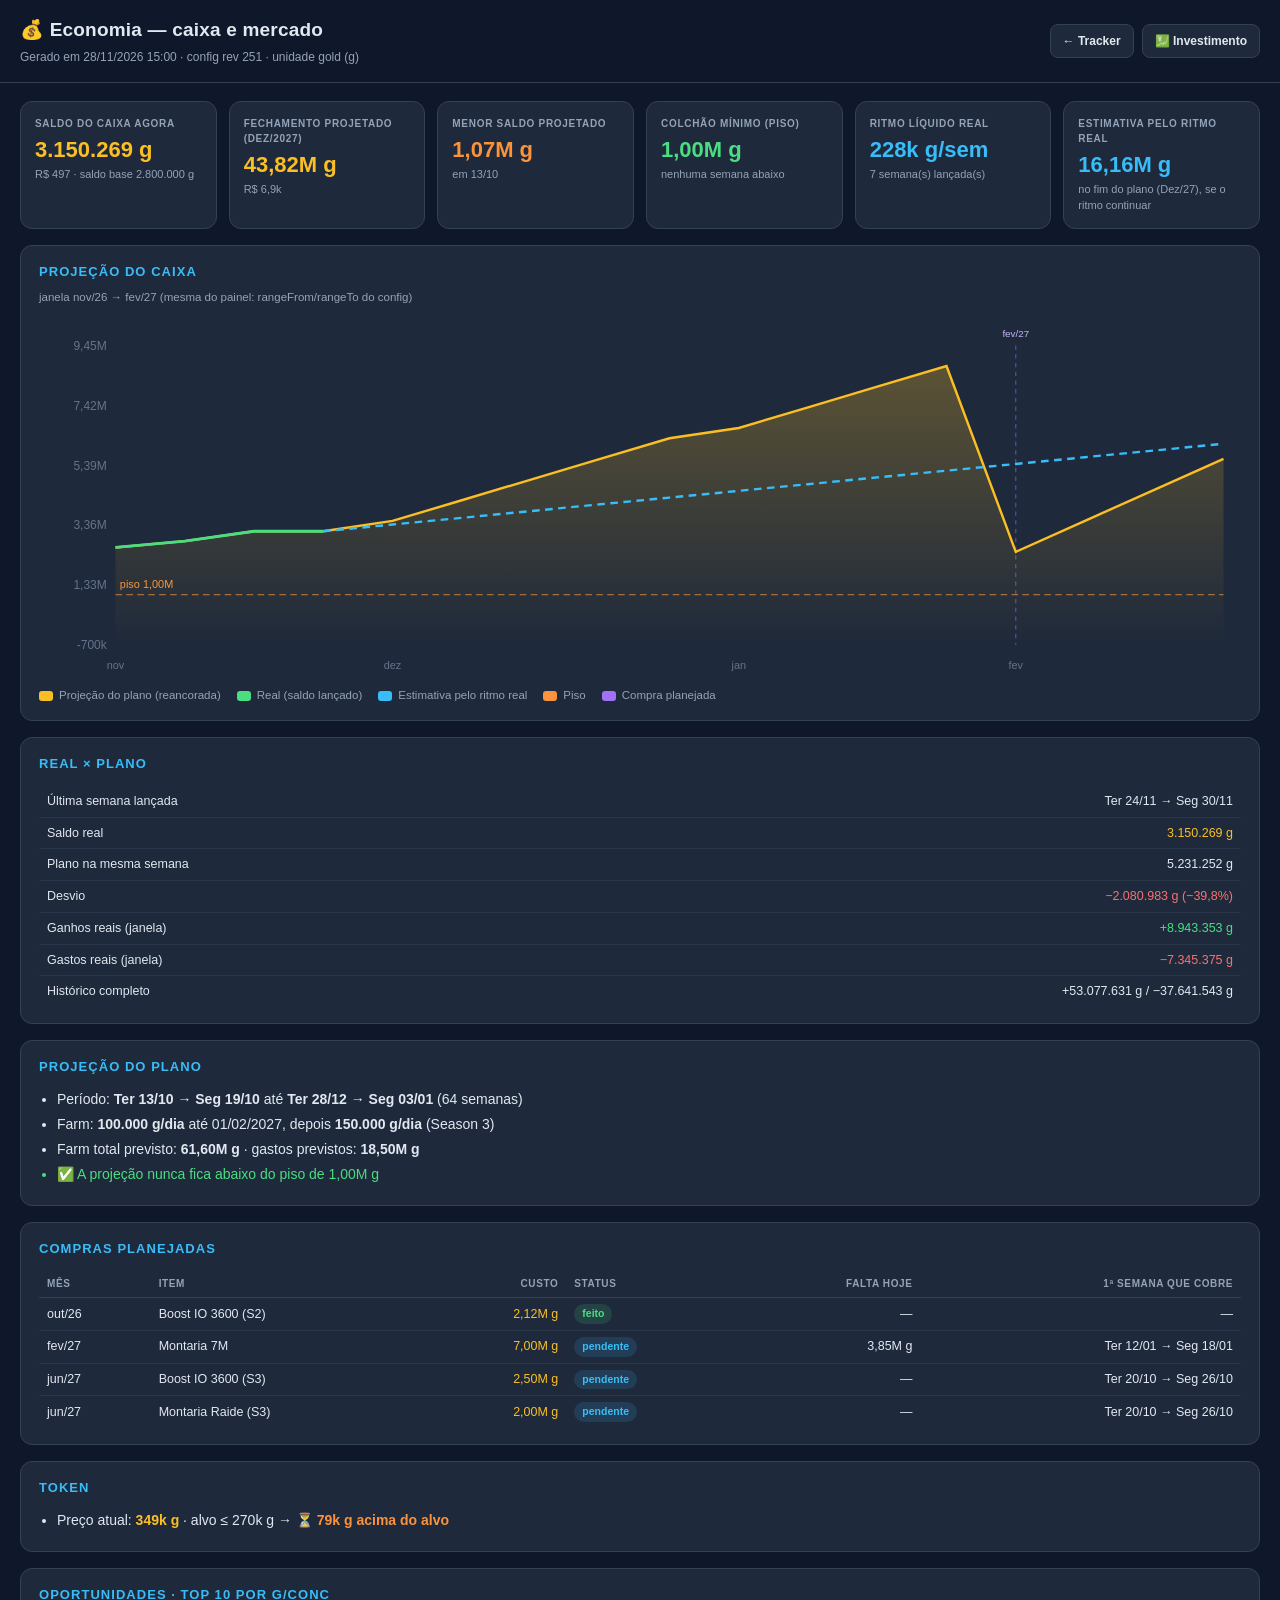
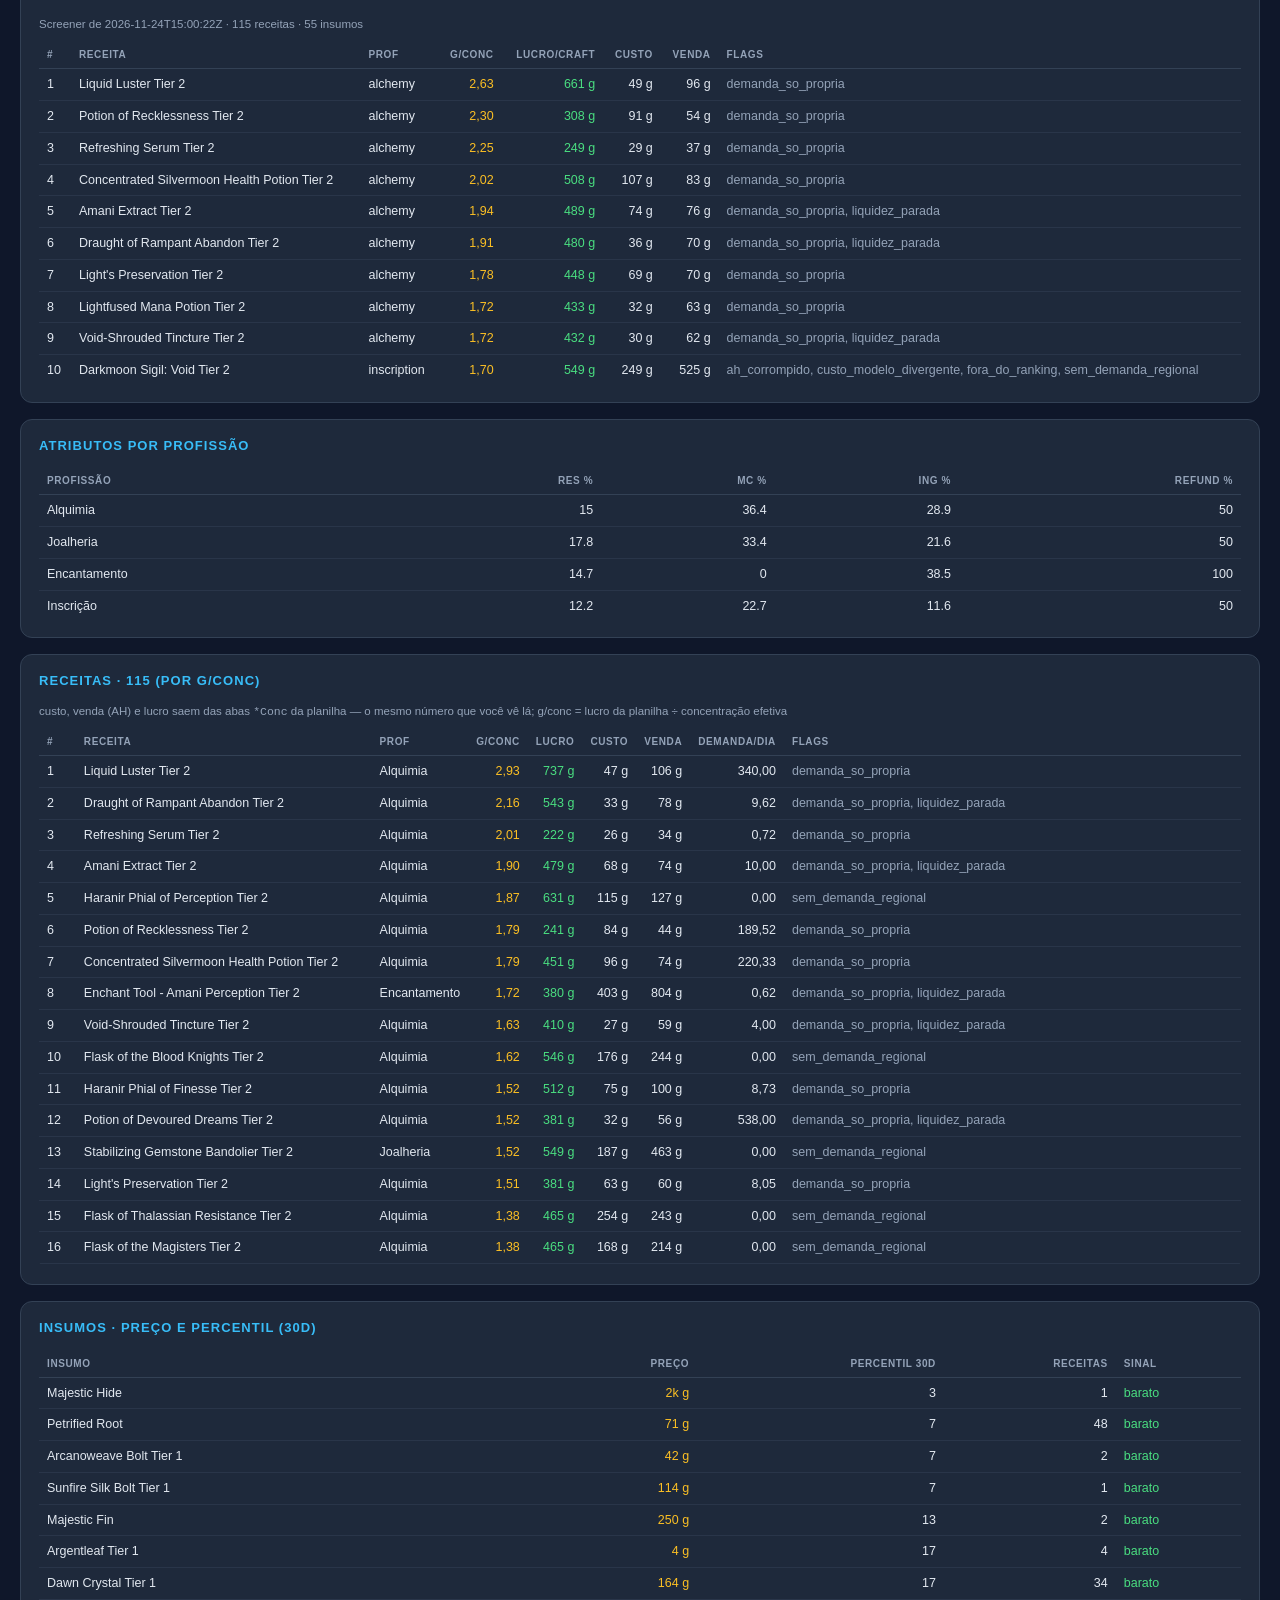
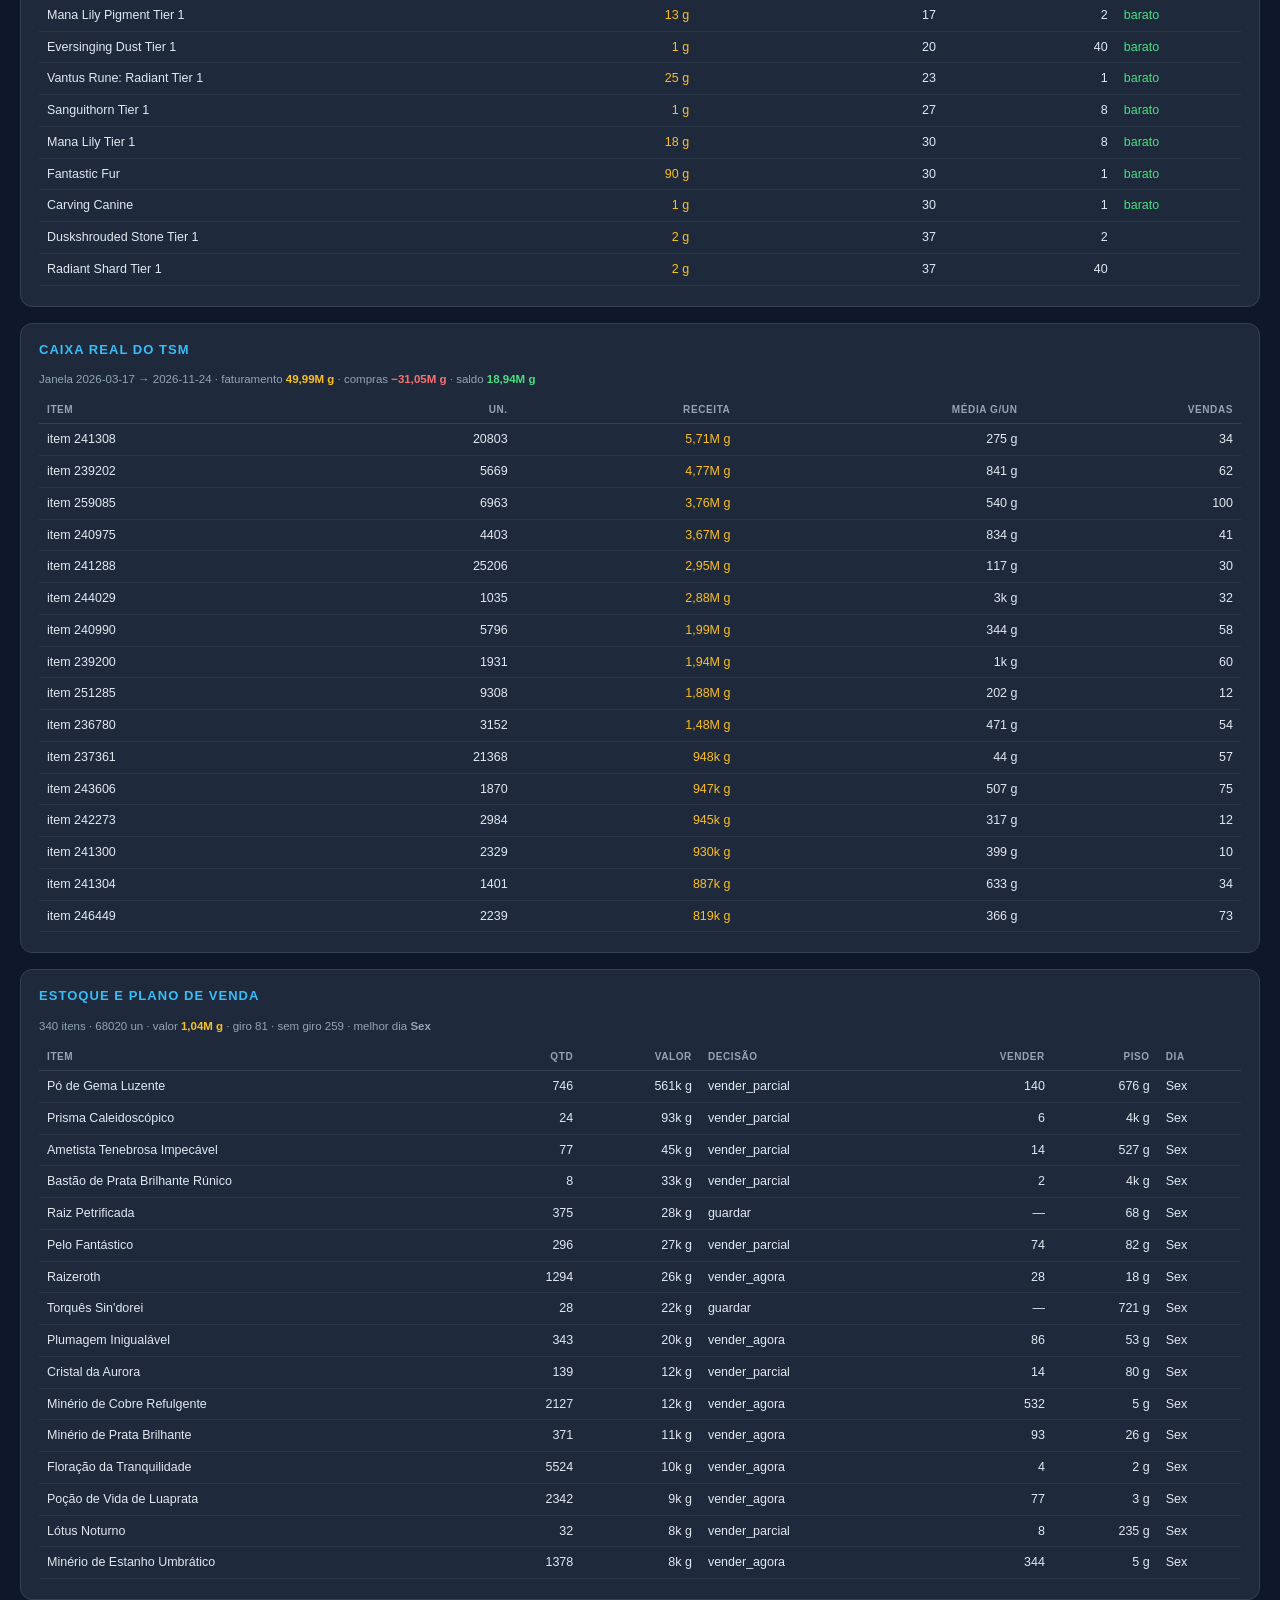
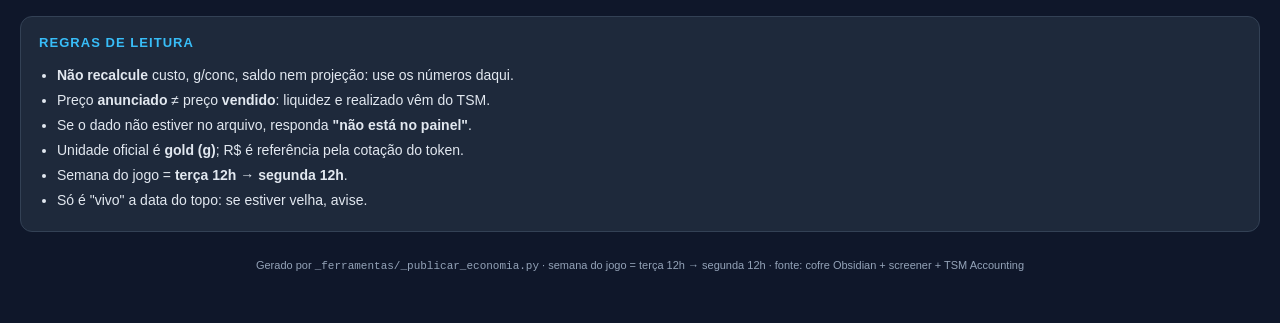
==== commit c57b9014: "economia: atualiza painel (28/11 15:00)" ====
--- a/economia.html
+++ b/economia.html
@@ -54,18 +54,18 @@
 footer{color:var(--dim);font-size:11px;text-align:center;margin-top:24px;line-height:1.7}
 </style></head><body>
 <header><div><h1>💰 Economia — caixa e mercado</h1>
-<div class="sub">Gerado em 28/11/2026 14:00 · config rev 251 · unidade gold (g)</div></div>
+<div class="sub">Gerado em 28/11/2026 15:00 · config rev 251 · unidade gold (g)</div></div>
 <nav><a href="index.html">← Tracker</a><a href="investimento.html">💹 Investimento</a></nav></header>
 <main>
-<section class="kpis"><div class="kpi"><div class="l">Saldo do caixa agora</div><div class="v gold">3.150.269 g</div><div class="n">R$ 488 · saldo base 2.800.000 g</div></div><div class="kpi"><div class="l">Fechamento projetado (Dez/2027)</div><div class="v gold">43,74M g</div><div class="n">R$ 6,8k</div></div><div class="kpi"><div class="l">Menor saldo projetado</div><div class="v warn">1,07M g</div><div class="n">em 13/10</div></div><div class="kpi"><div class="l">Colchão mínimo (piso)</div><div class="v pos">1,00M g</div><div class="n">nenhuma semana abaixo</div></div><div class="kpi"><div class="l">Ritmo líquido real</div><div class="v sky">228k g/sem</div><div class="n">7 semana(s) lançada(s)</div></div><div class="kpi"><div class="l">Estimativa pelo ritmo real</div><div class="v sky">16,16M g</div><div class="n">no fim do plano (Dez/27), se o ritmo continuar</div></div></section>
-<section class="card"><h2>Projeção do caixa</h2><div style="color:var(--dim);font-size:11.5px;margin:-4px 0 10px">janela nov/26 → fev/27 (mesma do painel: rangeFrom/rangeTo do config)</div><svg viewBox="0 0 1100 330" class="chart" role="img" aria-label="projeção do caixa"><defs><linearGradient id="gproj" x1="0" y1="0" x2="0" y2="1"><stop offset="0" stop-color="#fbbf24" stop-opacity=".28"/><stop offset="1" stop-color="#fbbf24" stop-opacity="0"/></linearGradient></defs><line x1="70" y1="300.0" x2="1084" y2="300.0" stroke="#1e293b"/><text x="62" y="304.0" fill="#64748b" font-size="11" text-anchor="end">-699k</text><line x1="70" y1="245.2" x2="1084" y2="245.2" stroke="#1e293b"/><text x="62" y="249.2" fill="#64748b" font-size="11" text-anchor="end">1,33M</text><line x1="70" y1="190.4" x2="1084" y2="190.4" stroke="#1e293b"/><text x="62" y="194.4" fill="#64748b" font-size="11" text-anchor="end">3,36M</text><line x1="70" y1="135.6" x2="1084" y2="135.6" stroke="#1e293b"/><text x="62" y="139.6" fill="#64748b" font-size="11" text-anchor="end">5,38M</text><line x1="70" y1="80.8" x2="1084" y2="80.8" stroke="#1e293b"/><text x="62" y="84.8" fill="#64748b" font-size="11" text-anchor="end">7,41M</text><line x1="70" y1="26.0" x2="1084" y2="26.0" stroke="#1e293b"/><text x="62" y="30.0" fill="#64748b" font-size="11" text-anchor="end">9,44M</text><line x1="70" y1="254.1" x2="1084" y2="254.1" stroke="#fb923c" stroke-dasharray="6 4" opacity=".6"/><text x="74" y="248.1" fill="#fb923c" font-size="10">piso 1,00M</text><line x1="893.9" y1="26" x2="893.9" y2="300" stroke="#a371f7" stroke-dasharray="4 4" opacity=".55"/><text x="893.9" y="18" fill="#c4b5fd" font-size="9" text-anchor="middle">fev/27</text><polygon points="70,300.0 70.0,210.8 133.4,205.0 196.8,195.9 260.1,196.0 323.5,186.6 386.9,167.7 450.2,148.8 513.6,129.9 577.0,111.0 640.4,101.6 703.8,82.7 767.1,63.8 830.5,44.9 893.9,215.3 957.2,186.9 1020.6,158.5 1084.0,130.2 1084.0,300.0" fill="url(#gproj)"/><polyline points="70.0,210.8 133.4,205.0 196.8,195.9 260.1,196.0 323.5,186.6 386.9,167.7 450.2,148.8 513.6,129.9 577.0,111.0 640.4,101.6 703.8,82.7 767.1,63.8 830.5,44.9 893.9,215.3 957.2,186.9 1020.6,158.5 1084.0,130.2" fill="none" stroke="#fbbf24" stroke-width="2.2"/><polyline points="70.0,210.8 133.4,205.0 196.8,195.9 260.1,196.0" fill="none" stroke="#4ade80" stroke-width="2.6"/><polyline points="260.1,196.0 323.5,189.8 386.9,183.6 450.2,177.5 513.6,171.3 577.0,165.1 640.4,159.0 703.8,152.8 767.1,146.6 830.5,140.4 893.9,134.3 957.2,128.1 1020.6,121.9 1084.0,115.8" fill="none" stroke="#38bdf8" stroke-width="2.2" stroke-dasharray="7 5"/><text x="70.0" y="322" fill="#64748b" font-size="10" text-anchor="middle">nov</text><text x="323.5" y="322" fill="#64748b" font-size="10" text-anchor="middle">dez</text><text x="640.4" y="322" fill="#64748b" font-size="10" text-anchor="middle">jan</text><text x="893.9" y="322" fill="#64748b" font-size="10" text-anchor="middle">fev</text></svg><div class="legend"><span><i style="background:#fbbf24"></i>Projeção do plano (reancorada)</span><span><i style="background:#4ade80"></i>Real (saldo lançado)</span><span><i style="background:#38bdf8"></i>Estimativa pelo ritmo real</span><span><i style="background:#fb923c"></i>Piso</span><span><i style="background:#a371f7"></i>Compra planejada</span></div></section>
-<section class="card"><h2>Real × plano</h2><table><tr><td>Última semana lançada</td><td class="r">Ter 24/11 → Seg 30/11</td></tr><tr><td>Saldo real</td><td class="r gold">3.150.269 g</td></tr><tr><td>Plano na mesma semana</td><td class="r">5.225.197 g</td></tr><tr><td>Desvio</td><td class="r neg">−2.074.928 g (−39,7%)</td></tr><tr><td>Ganhos reais (janela)</td><td class="r pos">+8.943.353 g</td></tr><tr><td>Gastos reais (janela)</td><td class="r neg">−7.345.375 g</td></tr><tr><td>Histórico completo</td><td class="r">+53.077.631 g / −37.641.543 g</td></tr></table></section>
-<section class="card"><h2>Projeção do plano</h2><ul class="tight"><li>Período: <b>Ter 13/10 → Seg 19/10</b> até <b>Ter 28/12 → Seg 03/01</b> (64 semanas)</li><li>Farm: <b>100.000 g/dia</b> até 01/02/2027, depois <b>150.000 g/dia</b> (Season 3)</li><li>Farm total previsto: <b>61,60M g</b> · gastos previstos: <b>18,59M g</b></li><li class="pos">✅ A projeção nunca fica abaixo do piso de 1,00M g</li></ul></section>
+<section class="kpis"><div class="kpi"><div class="l">Saldo do caixa agora</div><div class="v gold">3.150.269 g</div><div class="n">R$ 497 · saldo base 2.800.000 g</div></div><div class="kpi"><div class="l">Fechamento projetado (Dez/2027)</div><div class="v gold">43,82M g</div><div class="n">R$ 6,9k</div></div><div class="kpi"><div class="l">Menor saldo projetado</div><div class="v warn">1,07M g</div><div class="n">em 13/10</div></div><div class="kpi"><div class="l">Colchão mínimo (piso)</div><div class="v pos">1,00M g</div><div class="n">nenhuma semana abaixo</div></div><div class="kpi"><div class="l">Ritmo líquido real</div><div class="v sky">228k g/sem</div><div class="n">7 semana(s) lançada(s)</div></div><div class="kpi"><div class="l">Estimativa pelo ritmo real</div><div class="v sky">16,16M g</div><div class="n">no fim do plano (Dez/27), se o ritmo continuar</div></div></section>
+<section class="card"><h2>Projeção do caixa</h2><div style="color:var(--dim);font-size:11.5px;margin:-4px 0 10px">janela nov/26 → fev/27 (mesma do painel: rangeFrom/rangeTo do config)</div><svg viewBox="0 0 1100 330" class="chart" role="img" aria-label="projeção do caixa"><defs><linearGradient id="gproj" x1="0" y1="0" x2="0" y2="1"><stop offset="0" stop-color="#fbbf24" stop-opacity=".28"/><stop offset="1" stop-color="#fbbf24" stop-opacity="0"/></linearGradient></defs><line x1="70" y1="300.0" x2="1084" y2="300.0" stroke="#1e293b"/><text x="62" y="304.0" fill="#64748b" font-size="11" text-anchor="end">-700k</text><line x1="70" y1="245.2" x2="1084" y2="245.2" stroke="#1e293b"/><text x="62" y="249.2" fill="#64748b" font-size="11" text-anchor="end">1,33M</text><line x1="70" y1="190.4" x2="1084" y2="190.4" stroke="#1e293b"/><text x="62" y="194.4" fill="#64748b" font-size="11" text-anchor="end">3,36M</text><line x1="70" y1="135.6" x2="1084" y2="135.6" stroke="#1e293b"/><text x="62" y="139.6" fill="#64748b" font-size="11" text-anchor="end">5,39M</text><line x1="70" y1="80.8" x2="1084" y2="80.8" stroke="#1e293b"/><text x="62" y="84.8" fill="#64748b" font-size="11" text-anchor="end">7,42M</text><line x1="70" y1="26.0" x2="1084" y2="26.0" stroke="#1e293b"/><text x="62" y="30.0" fill="#64748b" font-size="11" text-anchor="end">9,45M</text><line x1="70" y1="254.1" x2="1084" y2="254.1" stroke="#fb923c" stroke-dasharray="6 4" opacity=".6"/><text x="74" y="248.1" fill="#fb923c" font-size="10">piso 1,00M</text><line x1="893.9" y1="26" x2="893.9" y2="300" stroke="#a371f7" stroke-dasharray="4 4" opacity=".55"/><text x="893.9" y="18" fill="#c4b5fd" font-size="9" text-anchor="middle">fev/27</text><polygon points="70,300.0 70.0,210.9 133.4,205.1 196.8,196.1 260.1,196.1 323.5,186.6 386.9,167.7 450.2,148.8 513.6,129.9 577.0,111.0 640.4,101.6 703.8,82.7 767.1,63.8 830.5,44.9 893.9,214.9 957.2,186.5 1020.6,158.2 1084.0,129.9 1084.0,300.0" fill="url(#gproj)"/><polyline points="70.0,210.9 133.4,205.1 196.8,196.1 260.1,196.1 323.5,186.6 386.9,167.7 450.2,148.8 513.6,129.9 577.0,111.0 640.4,101.6 703.8,82.7 767.1,63.8 830.5,44.9 893.9,214.9 957.2,186.5 1020.6,158.2 1084.0,129.9" fill="none" stroke="#fbbf24" stroke-width="2.2"/><polyline points="70.0,210.9 133.4,205.1 196.8,196.1 260.1,196.1" fill="none" stroke="#4ade80" stroke-width="2.6"/><polyline points="260.1,196.1 323.5,189.9 386.9,183.8 450.2,177.6 513.6,171.4 577.0,165.3 640.4,159.1 703.8,153.0 767.1,146.8 830.5,140.6 893.9,134.5 957.2,128.3 1020.6,122.2 1084.0,116.0" fill="none" stroke="#38bdf8" stroke-width="2.2" stroke-dasharray="7 5"/><text x="70.0" y="322" fill="#64748b" font-size="10" text-anchor="middle">nov</text><text x="323.5" y="322" fill="#64748b" font-size="10" text-anchor="middle">dez</text><text x="640.4" y="322" fill="#64748b" font-size="10" text-anchor="middle">jan</text><text x="893.9" y="322" fill="#64748b" font-size="10" text-anchor="middle">fev</text></svg><div class="legend"><span><i style="background:#fbbf24"></i>Projeção do plano (reancorada)</span><span><i style="background:#4ade80"></i>Real (saldo lançado)</span><span><i style="background:#38bdf8"></i>Estimativa pelo ritmo real</span><span><i style="background:#fb923c"></i>Piso</span><span><i style="background:#a371f7"></i>Compra planejada</span></div></section>
+<section class="card"><h2>Real × plano</h2><table><tr><td>Última semana lançada</td><td class="r">Ter 24/11 → Seg 30/11</td></tr><tr><td>Saldo real</td><td class="r gold">3.150.269 g</td></tr><tr><td>Plano na mesma semana</td><td class="r">5.231.252 g</td></tr><tr><td>Desvio</td><td class="r neg">−2.080.983 g (−39,8%)</td></tr><tr><td>Ganhos reais (janela)</td><td class="r pos">+8.943.353 g</td></tr><tr><td>Gastos reais (janela)</td><td class="r neg">−7.345.375 g</td></tr><tr><td>Histórico completo</td><td class="r">+53.077.631 g / −37.641.543 g</td></tr></table></section>
+<section class="card"><h2>Projeção do plano</h2><ul class="tight"><li>Período: <b>Ter 13/10 → Seg 19/10</b> até <b>Ter 28/12 → Seg 03/01</b> (64 semanas)</li><li>Farm: <b>100.000 g/dia</b> até 01/02/2027, depois <b>150.000 g/dia</b> (Season 3)</li><li>Farm total previsto: <b>61,60M g</b> · gastos previstos: <b>18,50M g</b></li><li class="pos">✅ A projeção nunca fica abaixo do piso de 1,00M g</li></ul></section>
 <section class="card"><h2>Compras planejadas</h2><table><thead><tr><th>Mês</th><th>Item</th><th class="r">Custo</th><th>Status</th><th class="r">Falta hoje</th><th class="r">1ª semana que cobre</th></tr></thead><tbody><tr><td>out/26</td><td>Boost IO 3600 (S2)</td><td class="r gold">2,12M g</td><td><span class="pill ok">feito</span></td><td class="r">—</td><td class="r">—</td></tr><tr><td>fev/27</td><td>Montaria 7M</td><td class="r gold">7,00M g</td><td><span class="pill pend">pendente</span></td><td class="r">3,85M g</td><td class="r">Ter 12/01 → Seg 18/01</td></tr><tr><td>jun/27</td><td>Boost IO 3600 (S3)</td><td class="r gold">2,50M g</td><td><span class="pill pend">pendente</span></td><td class="r">—</td><td class="r">Ter 20/10 → Seg 26/10</td></tr><tr><td>jun/27</td><td>Montaria Raide (S3)</td><td class="r gold">2,00M g</td><td><span class="pill pend">pendente</span></td><td class="r">—</td><td class="r">Ter 20/10 → Seg 26/10</td></tr></tbody></table></section>
-<section class="card"><h2>Token</h2><ul class="tight"><li>Preço atual: <b class="gold">355k g</b> · alvo ≤ 270k g → <b class="warn">⏳ 85k g acima do alvo</b></li></ul></section>
+<section class="card"><h2>Token</h2><ul class="tight"><li>Preço atual: <b class="gold">349k g</b> · alvo ≤ 270k g → <b class="warn">⏳ 79k g acima do alvo</b></li></ul></section>
 <section class="card"><h2>Oportunidades · top 10 por g/conc</h2><div class="sub" style="color:var(--dim);font-size:11.5px;margin-bottom:8px">Screener de 2026-11-24T15:00:22Z · 115 receitas · 55 insumos</div><table><thead><tr><th>#</th><th>Receita</th><th>Prof</th><th class="r">g/conc</th><th class="r">lucro/craft</th><th class="r">custo</th><th class="r">venda</th><th>flags</th></tr></thead><tbody><tr><td>1</td><td>Liquid Luster Tier 2</td><td>alchemy</td><td class="r gold">2,63</td><td class="r pos">661 g</td><td class="r">49 g</td><td class="r">96 g</td><td class="dim">demanda_so_propria</td></tr><tr><td>2</td><td>Potion of Recklessness Tier 2</td><td>alchemy</td><td class="r gold">2,30</td><td class="r pos">308 g</td><td class="r">91 g</td><td class="r">54 g</td><td class="dim">demanda_so_propria</td></tr><tr><td>3</td><td>Refreshing Serum Tier 2</td><td>alchemy</td><td class="r gold">2,25</td><td class="r pos">249 g</td><td class="r">29 g</td><td class="r">37 g</td><td class="dim">demanda_so_propria</td></tr><tr><td>4</td><td>Concentrated Silvermoon Health Potion Tier 2</td><td>alchemy</td><td class="r gold">2,02</td><td class="r pos">508 g</td><td class="r">107 g</td><td class="r">83 g</td><td class="dim">demanda_so_propria</td></tr><tr><td>5</td><td>Amani Extract Tier 2</td><td>alchemy</td><td class="r gold">1,94</td><td class="r pos">489 g</td><td class="r">74 g</td><td class="r">76 g</td><td class="dim">demanda_so_propria, liquidez_parada</td></tr><tr><td>6</td><td>Draught of Rampant Abandon Tier 2</td><td>alchemy</td><td class="r gold">1,91</td><td class="r pos">480 g</td><td class="r">36 g</td><td class="r">70 g</td><td class="dim">demanda_so_propria, liquidez_parada</td></tr><tr><td>7</td><td>Light&#x27;s Preservation Tier 2</td><td>alchemy</td><td class="r gold">1,78</td><td class="r pos">448 g</td><td class="r">69 g</td><td class="r">70 g</td><td class="dim">demanda_so_propria</td></tr><tr><td>8</td><td>Lightfused Mana Potion Tier 2</td><td>alchemy</td><td class="r gold">1,72</td><td class="r pos">433 g</td><td class="r">32 g</td><td class="r">63 g</td><td class="dim">demanda_so_propria</td></tr><tr><td>9</td><td>Void-Shrouded Tincture Tier 2</td><td>alchemy</td><td class="r gold">1,72</td><td class="r pos">432 g</td><td class="r">30 g</td><td class="r">62 g</td><td class="dim">demanda_so_propria, liquidez_parada</td></tr><tr><td>10</td><td>Darkmoon Sigil: Void Tier 2</td><td>inscription</td><td class="r gold">1,70</td><td class="r pos">549 g</td><td class="r">249 g</td><td class="r">525 g</td><td class="dim">ah_corrompido, custo_modelo_divergente, fora_do_ranking, sem_demanda_regional</td></tr></tbody></table></section>
 <section class="card"><h2>Atributos por profissão</h2><table><thead><tr><th>Profissão</th><th class="r">Res %</th><th class="r">MC %</th><th class="r">Ing %</th><th class="r">Refund %</th></tr></thead><tbody><tr><td>Alquimia</td><td class="r">15</td><td class="r">36.4</td><td class="r">28.9</td><td class="r">50</td></tr><tr><td>Joalheria</td><td class="r">17.8</td><td class="r">33.4</td><td class="r">21.6</td><td class="r">50</td></tr><tr><td>Encantamento</td><td class="r">14.7</td><td class="r">0</td><td class="r">38.5</td><td class="r">100</td></tr><tr><td>Inscrição</td><td class="r">12.2</td><td class="r">22.7</td><td class="r">11.6</td><td class="r">50</td></tr></tbody></table></section>
-<section class="card"><h2>Receitas · 115 (por g/conc)</h2><div class="dim" style="font-size:11.5px;margin-bottom:8px">custo, venda (AH) e lucro saem das abas <code>*Conc</code> da planilha — o mesmo número que você vê lá; g/conc = lucro da planilha ÷ concentração efetiva</div><div class="tbl-scroll"><table><thead><tr><th>#</th><th>Receita</th><th>Prof</th><th class="r">g/conc</th><th class="r">lucro</th><th class="r">custo</th><th class="r">venda</th><th class="r">demanda/dia</th><th>flags</th></tr></thead><tbody><tr><td>1</td><td>Liquid Luster Tier 2</td><td>Alquimia</td><td class="r gold">2,97</td><td class="r pos">746 g</td><td class="r">46 g</td><td class="r">107 g</td><td class="r">340,00</td><td class="dim">demanda_so_propria</td></tr><tr><td>2</td><td>Draught of Rampant Abandon Tier 2</td><td>Alquimia</td><td class="r gold">2,16</td><td class="r pos">543 g</td><td class="r">33 g</td><td class="r">78 g</td><td class="r">9,62</td><td class="dim">demanda_so_propria, liquidez_parada</td></tr><tr><td>3</td><td>Refreshing Serum Tier 2</td><td>Alquimia</td><td class="r gold">2,01</td><td class="r pos">222 g</td><td class="r">26 g</td><td class="r">34 g</td><td class="r">0,72</td><td class="dim">demanda_so_propria</td></tr><tr><td>4</td><td>Amani Extract Tier 2</td><td>Alquimia</td><td class="r gold">1,90</td><td class="r pos">479 g</td><td class="r">67 g</td><td class="r">74 g</td><td class="r">10,00</td><td class="dim">demanda_so_propria, liquidez_parada</td></tr><tr><td>5</td><td>Haranir Phial of Perception Tier 2</td><td>Alquimia</td><td class="r gold">1,87</td><td class="r pos">631 g</td><td class="r">115 g</td><td class="r">127 g</td><td class="r">0,00</td><td class="dim">sem_demanda_regional</td></tr><tr><td>6</td><td>Concentrated Silvermoon Health Potion Tier 2</td><td>Alquimia</td><td class="r gold">1,82</td><td class="r pos">458 g</td><td class="r">96 g</td><td class="r">75 g</td><td class="r">220,33</td><td class="dim">demanda_so_propria</td></tr><tr><td>7</td><td>Potion of Recklessness Tier 2</td><td>Alquimia</td><td class="r gold">1,80</td><td class="r pos">241 g</td><td class="r">83 g</td><td class="r">44 g</td><td class="r">189,52</td><td class="dim">demanda_so_propria</td></tr><tr><td>8</td><td>Enchant Shoulders - Silvermoon&#x27;s Mending Tier 2</td><td>Encantamento</td><td class="r gold">1,67</td><td class="r pos">370 g</td><td class="r">313 g</td><td class="r">700 g</td><td class="r">0,46</td><td class="dim">demanda_so_propria, liquidez_parada</td></tr><tr><td>9</td><td>Void-Shrouded Tincture Tier 2</td><td>Alquimia</td><td class="r gold">1,63</td><td class="r pos">409 g</td><td class="r">27 g</td><td class="r">59 g</td><td class="r">4,00</td><td class="dim">demanda_so_propria, liquidez_parada</td></tr><tr><td>10</td><td>Flask of the Blood Knights Tier 2</td><td>Alquimia</td><td class="r gold">1,61</td><td class="r pos">544 g</td><td class="r">178 g</td><td class="r">244 g</td><td class="r">0,00</td><td class="dim">sem_demanda_regional</td></tr><tr><td>11</td><td>Light&#x27;s Preservation Tier 2</td><td>Alquimia</td><td class="r gold">1,52</td><td class="r pos">381 g</td><td class="r">63 g</td><td class="r">60 g</td><td class="r">8,05</td><td class="dim">demanda_so_propria</td></tr><tr><td>12</td><td>Haranir Phial of Finesse Tier 2</td><td>Alquimia</td><td class="r gold">1,51</td><td class="r pos">510 g</td><td class="r">76 g</td><td class="r">100 g</td><td class="r">8,73</td><td class="dim">demanda_so_propria</td></tr><tr><td>13</td><td>Potion of Devoured Dreams Tier 2</td><td>Alquimia</td><td class="r gold">1,51</td><td class="r pos">380 g</td><td class="r">33 g</td><td class="r">56 g</td><td class="r">538,00</td><td class="dim">demanda_so_propria, liquidez_parada</td></tr><tr><td>14</td><td>Enchant Tool - Sin&#x27;dorei Deftness Tier 2</td><td>Encantamento</td><td class="r gold">1,51</td><td class="r pos">334 g</td><td class="r">633 g</td><td class="r">1k g</td><td class="r">0,00</td><td class="dim">sem_demanda_regional</td></tr><tr><td>15</td><td>Indecipherable Eversong Diamond Tier 2</td><td>Joalheria</td><td class="r gold">1,48</td><td class="r pos">532 g</td><td class="r">423 g</td><td class="r">601 g</td><td class="r">0,00</td><td class="dim">custo_modelo_divergente, sem_demanda_regional</td></tr><tr><td>16</td><td>Flask of Thalassian Resistance Tier 2</td><td>Alquimia</td><td class="r gold">1,37</td><td class="r pos">462 g</td><td class="r">257 g</td><td class="r">243 g</td><td class="r">0,00</td><td class="dim">sem_demanda_regional</td></tr><tr><td>17</td><td>Flask of the Magisters Tier 2</td><td>Alquimia</td><td class="r gold">1,37</td><td class="r pos">462 g</td><td class="r">171 g</td><td class="r">214 g</td><td class="r">0,00</td><td class="dim">sem_demanda_regional</td></tr><tr><td>18</td><td>Flask of the Shattered Sun Tier 2</td><td>Alquimia</td><td class="r gold">1,36</td><td class="r pos">458 g</td><td class="r">285 g</td><td class="r">251 g</td><td class="r">6,00</td><td class="dim">demanda_so_propria</td></tr><tr><td>19</td><td>Prismatic Focusing Iris Tier 2</td><td>Joalheria</td><td class="r gold">1,35</td><td class="r pos">486 g</td><td class="r">151 g</td><td class="r">401 g</td><td class="r">0,00</td><td class="dim">custo_modelo_divergente, sem_demanda_regional</td></tr><tr><td>20</td><td>Silvermoon Health Potion Tier 2</td><td>Alquimia</td><td class="r gold">1,30</td><td class="r pos">326 g</td><td class="r">22 g</td><td class="r">47 g</td><td class="r">8,41</td><td class="dim">demanda_so_propria, liquidez_parada</td></tr><tr><td>21</td><td>Lightfused Mana Potion Tier 2</td><td>Alquimia</td><td class="r gold">1,29</td><td class="r pos">324 g</td><td class="r">30 g</td><td class="r">48 g</td><td class="r">1,83</td><td class="dim">demanda_so_propria</td></tr><tr><td>22</td><td>Haranir Phial of Ingenuity Tier 2</td><td>Alquimia</td><td class="r gold">1,18</td><td class="r pos">398 g</td><td class="r">30 g</td><td class="r">73 g</td><td class="r">0,00</td><td class="dim">sem_demanda_regional</td></tr><tr><td>23</td><td>Light&#x27;s Potential Tier 2</td><td>Alquimia</td><td class="r gold">1,14</td><td class="r pos">286 g</td><td class="r">75 g</td><td class="r">49 g</td><td class="r">111,81</td><td class="dim">demanda_so_propria</td></tr><tr><td>24</td><td>Darkmoon Sigil: Hunt Tier 2</td><td>Inscrição</td><td class="r gold">1,11</td><td class="r pos">358 g</td><td class="r">247 g</td><td class="r">398 g</td><td class="r">0,00</td><td class="dim">ah_corrompido, custo_modelo_divergente, fora_do_ranking, sem_demanda_regional</td></tr><tr><td>25</td><td>Thalassian Missive of the Harmonious Tier 2</td><td>Inscrição</td><td class="r gold">1,08</td><td class="r pos">331 g</td><td class="r">49 g</td><td class="r">250 g</td><td class="r">2,75</td><td class="dim">demanda_so_propria, liquidez_parada</td></tr><tr><td>26</td><td>Darkmoon Sigil: Blood Tier 2</td><td>Inscrição</td><td class="r gold">1,01</td><td class="r pos">327 g</td><td class="r">281 g</td><td class="r">400 g</td><td class="r">0,00</td><td class="dim">custo_modelo_divergente, sem_demanda_regional</td></tr><tr><td>27</td><td>Stoic Eversong Diamond Tier 2</td><td>Joalheria</td><td class="r gold">1,01</td><td class="r pos">363 g</td><td class="r">423 g</td><td class="r">494 g</td><td class="r">0,00</td><td class="dim">custo_modelo_divergente, sem_demanda_regional</td></tr><tr><td>28</td><td>Enchant Shoulders - Akil&#x27;zon&#x27;s Swiftness Tier 2</td><td>Encantamento</td><td class="r gold">0,99</td><td class="r pos">218 g</td><td class="r">315 g</td><td class="r">550 g</td><td class="r">0,00</td><td class="dim">sem_demanda_regional</td></tr><tr><td>29</td><td>Flawless Versatile Amethyst Tier 2</td><td>Joalheria</td><td class="r gold">0,98</td><td class="r pos">353 g</td><td class="r">243 g</td><td class="r">375 g</td><td class="r">0,00</td><td class="dim">sem_demanda_regional</td></tr><tr><td>30</td><td>Flawless Masterful Peridot Tier 2</td><td>Joalheria</td><td class="r gold">0,96</td><td class="r pos">346 g</td><td class="r">249 g</td><td class="r">375 g</td><td class="r">0,00</td><td class="dim">sem_demanda_regional</td></tr><tr><td>31</td><td>Stabilizing Gemstone Bandolier Tier 2</td><td>Joalheria</td><td class="r gold">0,92</td><td class="r pos">330 g</td><td class="r">189 g</td><td class="r">326 g</td><td class="r">0,00</td><td class="dim">sem_demanda_regional</td></tr><tr><td>32</td><td>Kaleidoscopic Prism Tier 2</td><td>Joalheria</td><td class="r gold">0,90</td><td class="r pos">261 g</td><td class="r">468 g</td><td class="r">459 g</td><td class="r">21,30</td><td class="dim">demanda_so_propria</td></tr><tr><td>33</td><td>Flawless Versatile Peridot Tier 2</td><td>Joalheria</td><td class="r gold">0,89</td><td class="r pos">321 g</td><td class="r">249 g</td><td class="r">359 g</td><td class="r">0,00</td><td class="dim">sem_demanda_regional</td></tr><tr><td>34</td><td>Alluring Nostrum Tier 2</td><td>Alquimia</td><td class="r gold">0,84</td><td class="r pos">212 g</td><td class="r">50 g</td><td class="r">35 g</td><td class="r">0,00</td><td class="dim">sem_demanda_regional</td></tr><tr><td>35</td><td>Darkmoon Sigil: Rot Tier 2</td><td>Inscrição</td><td class="r gold">0,82</td><td class="r pos">265 g</td><td class="r">256 g</td><td class="r">343 g</td><td class="r">0,00</td><td class="dim">custo_modelo_divergente, sem_demanda_regional</td></tr><tr><td>36</td><td>Enlightenment Tonic Tier 2</td><td>Alquimia</td><td class="r gold">0,82</td><td class="r pos">91 g</td><td class="r">18 g</td><td class="r">15 g</td><td class="r">0,00</td><td class="dim">sem_demanda_regional</td></tr><tr><td>37</td><td>Flawless Quick Amethyst Tier 2</td><td>Joalheria</td><td class="r gold">0,81</td><td class="r pos">291 g</td><td class="r">243 g</td><td class="r">336 g</td><td class="r">4,00</td><td class="dim">demanda_so_propria</td></tr><tr><td>38</td><td>Sin&#x27;dorei Lens Tier 2</td><td>Joalheria</td><td class="r gold">0,81</td><td class="r pos">235 g</td><td class="r">50 g</td><td class="r">179 g</td><td class="r">1,50</td><td class="dim">demanda_so_propria</td></tr><tr><td>39</td><td>Flawless Deadly Peridot Tier 2</td><td>Joalheria</td><td class="r gold">0,80</td><td class="r pos">287 g</td><td class="r">249 g</td><td class="r">338 g</td><td class="r">0,00</td><td class="dim">sem_demanda_regional</td></tr><tr><td>40</td><td>Flawless Deadly Garnet Tier 2</td><td>Joalheria</td><td class="r gold">0,79</td><td class="r pos">285 g</td><td class="r">249 g</td><td class="r">336 g</td><td class="r">0,00</td><td class="dim">sem_demanda_regional</td></tr><tr><td>41</td><td>Flawless Deadly Amethyst Tier 2</td><td>Joalheria</td><td class="r gold">0,76</td><td class="r pos">274 g</td><td class="r">243 g</td><td class="r">326 g</td><td class="r">10,00</td><td class="dim">demanda_so_propria, liquidez_parada</td></tr><tr><td>42</td><td>Flawless Masterful Garnet Tier 2</td><td>Joalheria</td><td class="r gold">0,74</td><td class="r pos">266 g</td><td class="r">249 g</td><td class="r">324 g</td><td class="r">0,00</td><td class="dim">sem_demanda_regional</td></tr><tr><td>43</td><td>Enchant Helm - Empowered Hex of Leeching Tier 2</td><td>Encantamento</td><td class="r gold">0,74</td><td class="r pos">164 g</td><td class="r">415 g</td><td class="r">601 g</td><td class="r">0,00</td><td class="dim">sem_demanda_regional</td></tr><tr><td>44</td><td>Flawless Quick Peridot Tier 2</td><td>Joalheria</td><td class="r gold">0,73</td><td class="r pos">264 g</td><td class="r">249 g</td><td class="r">323 g</td><td class="r">0,00</td><td class="dim">sem_demanda_regional</td></tr><tr><td>45</td><td>Sunglass Vial Tier 2</td><td>Joalheria</td><td class="r gold">0,72</td><td class="r pos">208 g</td><td class="r">32 g</td><td class="r">151 g</td><td class="r">22,36</td><td class="dim">demanda_so_propria</td></tr><tr><td>46</td><td>Enchant Boots - Shaladrassil&#x27;s Roots Tier 2</td><td>Encantamento</td><td class="r gold">0,71</td><td class="r pos">158 g</td><td class="r">537 g</td><td class="r">723 g</td><td class="r">4,23</td><td class="dim">demanda_so_propria</td></tr><tr><td>47</td><td>Flawless Quick Lapis Tier 2</td><td>Joalheria</td><td class="r gold">0,70</td><td class="r pos">251 g</td><td class="r">248 g</td><td class="r">314 g</td><td class="r">2,00</td><td class="dim">demanda_so_propria, liquidez_parada</td></tr><tr><td>48</td><td>Flawless Masterful Amethyst Tier 2</td><td>Joalheria</td><td class="r gold">0,70</td><td class="r pos">253 g</td><td class="r">243 g</td><td class="r">312 g</td><td class="r">0,00</td><td class="dim">sem_demanda_regional</td></tr><tr><td>49</td><td>Flawless Deadly Lapis Tier 2</td><td>Joalheria</td><td class="r gold">0,70</td><td class="r pos">253 g</td><td class="r">248 g</td><td class="r">316 g</td><td class="r">0,00</td><td class="dim">sem_demanda_regional</td></tr><tr><td>50</td><td>Powerful Eversong Diamond Tier 2</td><td>Joalheria</td><td class="r gold">0,64</td><td class="r pos">230 g</td><td class="r">423 g</td><td class="r">411 g</td><td class="r">0,00</td><td class="dim">custo_modelo_divergente, sem_demanda_regional</td></tr><tr><td>51</td><td>Flawless Versatile Garnet Tier 2</td><td>Joalheria</td><td class="r gold">0,63</td><td class="r pos">226 g</td><td class="r">249 g</td><td class="r">299 g</td><td class="r">6,00</td><td class="dim">demanda_so_propria</td></tr><tr><td>52</td><td>Flawless Quick Garnet Tier 2</td><td>Joalheria</td><td class="r gold">0,62</td><td class="r pos">223 g</td><td class="r">249 g</td><td class="r">297 g</td><td class="r">2,00</td><td class="dim">demanda_so_propria, liquidez_parada</td></tr><tr><td>53</td><td>Flawless Masterful Lapis Tier 2</td><td>Joalheria</td><td class="r gold">0,61</td><td class="r pos">220 g</td><td class="r">248 g</td><td class="r">295 g</td><td class="r">0,00</td><td class="dim">sem_demanda_regional</td></tr><tr><td>54</td><td>Darkmoon Sigil: Void Tier 2</td><td>Inscrição</td><td class="r gold">0,59</td><td class="r pos">189 g</td><td class="r">262 g</td><td class="r">297 g</td><td class="r">0,00</td><td class="dim">ah_corrompido, custo_modelo_divergente, fora_do_ranking, sem_demanda_regional</td></tr><tr><td>55</td><td>Enchant Weapon - Worldsoul Cradle Tier 2</td><td>Encantamento</td><td class="r gold">0,57</td><td class="r pos">127 g</td><td class="r">543 g</td><td class="r">699 g</td><td class="r">0,00</td><td class="dim">sem_demanda_regional</td></tr><tr><td>56</td><td>Enchant Tool - Ren&#x27;dorei Ingenuity Tier 2</td><td>Encantamento</td><td class="r gold">0,56</td><td class="r pos">124 g</td><td class="r">604 g</td><td class="r">760 g</td><td class="r">0,00</td><td class="dim">sem_demanda_regional</td></tr><tr><td>57</td><td>Telluric Eversong Diamond Tier 2</td><td>Joalheria</td><td class="r gold">0,56</td><td class="r pos">201 g</td><td class="r">423 g</td><td class="r">393 g</td><td class="r">0,00</td><td class="dim">custo_modelo_divergente, sem_demanda_regional</td></tr><tr><td>58</td><td>Thalassian Missive of Ingenuity Tier 2</td><td>Inscrição</td><td class="r gold">0,53</td><td class="r pos">163 g</td><td class="r">49 g</td><td class="r">140 g</td><td class="r">0,00</td><td class="dim">sem_demanda_regional</td></tr><tr><td>59</td><td>Flawless Versatile Lapis Tier 2</td><td>Joalheria</td><td class="r gold">0,51</td><td class="r pos">184 g</td><td class="r">248 g</td><td class="r">272 g</td><td class="r">0,00</td><td class="dim">sem_demanda_regional</td></tr><tr><td>60</td><td>Sienna Ink Tier 2</td><td>Inscrição</td><td class="r gold">0,51</td><td class="r pos">158 g</td><td class="r">80 g</td><td class="r">80 g</td><td class="r">0,00</td><td class="dim">sem_demanda_regional</td></tr><tr><td>61</td><td>Enchant Tool - Amani Resourcefulness Tier 2</td><td>Encantamento</td><td class="r gold">0,49</td><td class="r pos">109 g</td><td class="r">409 g</td><td class="r">539 g</td><td class="r">0,00</td><td class="dim">sem_demanda_regional</td></tr><tr><td>62</td><td>Thalassian Missive of the Fireflash Tier 2</td><td>Inscrição</td><td class="r gold">0,49</td><td class="r pos">150 g</td><td class="r">49 g</td><td class="r">131 g</td><td class="r">6,00</td><td class="dim">demanda_so_propria, liquidez_parada</td></tr><tr><td>63</td><td>Thalassian Missive of the Feverflare Tier 2</td><td>Inscrição</td><td class="r gold">0,45</td><td class="r pos">137 g</td><td class="r">49 g</td><td class="r">123 g</td><td class="r">1,60</td><td class="dim">demanda_so_propria, liquidez_parada</td></tr><tr><td>64</td><td>Thalassian Missive of the Aurora Tier 2</td><td>Inscrição</td><td class="r gold">0,44</td><td class="r pos">133 g</td><td class="r">49 g</td><td class="r">120 g</td><td class="r">3,25</td><td class="dim">demanda_so_propria, liquidez_parada</td></tr><tr><td>65</td><td>Thalassian Missive of Crafting Speed Tier 2</td><td>Inscrição</td><td class="r gold">0,43</td><td class="r pos">133 g</td><td class="r">50 g</td><td class="r">120 g</td><td class="r">0,00</td><td class="dim">sem_demanda_regional</td></tr><tr><td>66</td><td>Thalassian Missive of Perception Tier 2</td><td>Inscrição</td><td class="r gold">0,43</td><td class="r pos">132 g</td><td class="r">49 g</td><td class="r">120 g</td><td class="r">0,00</td><td class="dim">sem_demanda_regional</td></tr><tr><td>67</td><td>Thalassian Missive of the Quickblade Tier 2</td><td>Inscrição</td><td class="r gold">0,42</td><td class="r pos">128 g</td><td class="r">49 g</td><td class="r">117 g</td><td class="r">0,00</td><td class="dim">sem_demanda_regional</td></tr><tr><td>68</td><td>Thalassian Missive of the Peerless Tier 2</td><td>Inscrição</td><td class="r gold">0,42</td><td class="r pos">129 g</td><td class="r">49 g</td><td class="r">118 g</td><td class="r">6,50</td><td class="dim">demanda_so_propria, liquidez_parada</td></tr><tr><td>69</td><td>Contract: The Hara&#x27;ti Tier 2</td><td>Inscrição</td><td class="r gold">0,41</td><td class="r pos">167 g</td><td class="r">26 g</td><td class="r">127 g</td><td class="r">0,00</td><td class="dim">sem_demanda_regional</td></tr><tr><td>70</td><td>Munsell Ink Tier 2</td><td>Inscrição</td><td class="r gold">0,41</td><td class="r pos">128 g</td><td class="r">62 g</td><td class="r">64 g</td><td class="r">0,80</td><td class="dim">demanda_so_propria</td></tr><tr><td>71</td><td>Thalassian Missive of Deftness Tier 2</td><td>Inscrição</td><td class="r gold">0,40</td><td class="r pos">124 g</td><td class="r">50 g</td><td class="r">114 g</td><td class="r">0,00</td><td class="dim">sem_demanda_regional</td></tr><tr><td>72</td><td>Enchant Boots - Farstrider&#x27;s Hunt Tier 2</td><td>Encantamento</td><td class="r gold">0,37</td><td class="r pos">81 g</td><td class="r">324 g</td><td class="r">423 g</td><td class="r">0,00</td><td class="dim">sem_demanda_regional</td></tr><tr><td>73</td><td>Enchant Tool - Haranir Multicrafting Tier 2</td><td>Encantamento</td><td class="r gold">0,36</td><td class="r pos">79 g</td><td class="r">633 g</td><td class="r">745 g</td><td class="r">1,50</td><td class="dim">demanda_so_propria, liquidez_parada</td></tr><tr><td>74</td><td>Enchant Chest - Mark of the Magister Tier 2</td><td>Encantamento</td><td class="r gold">0,36</td><td class="r pos">81 g</td><td class="r">487 g</td><td class="r">594 g</td><td class="r">0,00</td><td class="dim">sem_demanda_regional</td></tr><tr><td>75</td><td>Contract: The Singularity Tier 2</td><td>Inscrição</td><td class="r gold">0,35</td><td class="r pos">144 g</td><td class="r">26 g</td><td class="r">112 g</td><td class="r">0,00</td><td class="dim">ah_corrompido, fora_do_ranking, sem_demanda_regional, sem_estoque_agora</td></tr><tr><td>76</td><td>Soul Cipher Tier 2</td><td>Inscrição</td><td class="r gold">0,35</td><td class="r pos">107 g</td><td class="r">27 g</td><td class="r">60 g</td><td class="r">0,00</td><td class="dim">sem_demanda_regional</td></tr><tr><td>77</td><td>Potion of Zealotry Tier 2</td><td>Alquimia</td><td class="r gold">0,34</td><td class="r pos">84 g</td><td class="r">167 g</td><td class="r">34 g</td><td class="r">8,00</td><td class="dim">demanda_so_propria, liquidez_parada</td></tr><tr><td>78</td><td>Thalassian Missive of Finesse Tier 2</td><td>Inscrição</td><td class="r gold">0,34</td><td class="r pos">103 g</td><td class="r">50 g</td><td class="r">101 g</td><td class="r">0,00</td><td class="dim">sem_demanda_regional</td></tr><tr><td>79</td><td>Enchant Helm - Hex of Leeching Tier 2</td><td>Encantamento</td><td class="r gold">0,34</td><td class="r pos">75 g</td><td class="r">23 g</td><td class="r">100 g</td><td class="r">0,00</td><td class="dim">ah_corrompido, fora_do_ranking, sem_demanda_regional</td></tr><tr><td>80</td><td>Thalassian Missive of Resourcefulness Tier 2</td><td>Inscrição</td><td class="r gold">0,32</td><td class="r pos">98 g</td><td class="r">49 g</td><td class="r">97 g</td><td class="r">0,00</td><td class="dim">sem_demanda_regional</td></tr><tr><td>81</td><td>Thalassian Missive of Multicraft Tier 2</td><td>Inscrição</td><td class="r gold">0,31</td><td class="r pos">94 g</td><td class="r">49 g</td><td class="r">94 g</td><td class="r">0,02</td><td class="dim">demanda_so_propria</td></tr><tr><td>82</td><td>Enchant Helm - Empowered Rune of Avoidance Tier 2</td><td>Encantamento</td><td class="r gold">0,29</td><td class="r pos">65 g</td><td class="r">413 g</td><td class="r">499 g</td><td class="r">0,00</td><td class="dim">sem_demanda_regional</td></tr><tr><td>83</td><td>Enchant Ring - Nature&#x27;s Fury Tier 2</td><td>Encantamento</td><td class="r gold">0,26</td><td class="r pos">58 g</td><td class="r">261 g</td><td class="r">333 g</td><td class="r">0,00</td><td class="dim">sem_demanda_regional</td></tr><tr><td>84</td><td>Enchant Shoulders - Amirdrassil&#x27;s Grace Tier 2</td><td>Encantamento</td><td class="r gold">0,25</td><td class="r pos">55 g</td><td class="r">413 g</td><td class="r">490 g</td><td class="r">0,00</td><td class="dim">sem_demanda_regional</td></tr><tr><td>85</td><td>Enchant Ring - Eyes of the Eagle Tier 2</td><td>Encantamento</td><td class="r gold">0,24</td><td class="r pos">53 g</td><td class="r">329 g</td><td class="r">399 g</td><td class="r">0,00</td><td class="dim">sem_demanda_regional</td></tr><tr><td>86</td><td>Enchant Weapon - Acuity of the Ren&#x27;dorei Tier 2</td><td>Encantamento</td><td class="r gold">0,23</td><td class="r pos">52 g</td><td class="r">666 g</td><td class="r">753 g</td><td class="r">6,24</td><td class="dim">demanda_so_propria</td></tr><tr><td>87</td><td>Enchant Helm - Empowered Blessing of Speed Tier 2</td><td>Encantamento</td><td class="r gold">0,22</td><td class="r pos">49 g</td><td class="r">413 g</td><td class="r">484 g</td><td class="r">4,00</td><td class="dim">demanda_so_propria, liquidez_parada</td></tr><tr><td>88</td><td>Contract: Zul&#x27;jarra&#x27;s Forces Tier 2</td><td>Inscrição</td><td class="r gold">0,21</td><td class="r pos">84 g</td><td class="r">60 g</td><td class="r">95 g</td><td class="r">0,00</td><td class="dim">sem_demanda_regional</td></tr><tr><td>89</td><td>Contract: The Amani Tribe Tier 2</td><td>Inscrição</td><td class="r gold">0,21</td><td class="r pos">85 g</td><td class="r">26 g</td><td class="r">73 g</td><td class="r">0,00</td><td class="dim">sem_demanda_regional</td></tr><tr><td>90</td><td>Contract: The Silvermoon Court Tier 2</td><td>Inscrição</td><td class="r gold">0,20</td><td class="r pos">80 g</td><td class="r">27 g</td><td class="r">70 g</td><td class="r">0,00</td><td class="dim">ah_corrompido, fora_do_ranking, sem_demanda_regional</td></tr><tr><td>91</td><td>Enchant Ring - Silvermoon&#x27;s Tenacity Tier 2</td><td>Encantamento</td><td class="r gold">0,19</td><td class="r pos">41 g</td><td class="r">261 g</td><td class="r">316 g</td><td class="r">0,00</td><td class="dim">sem_demanda_regional</td></tr><tr><td>92</td><td>Enchant Weapon - Rite of the Hash&#x27;ey Tier 2</td><td>Encantamento</td><td class="r gold">0,18</td><td class="r pos">40 g</td><td class="r">567 g</td><td class="r">637 g</td><td class="r">0,00</td><td class="dim">sem_demanda_regional</td></tr><tr><td>93</td><td>Vantus Rune: Tides Tier 2</td><td>Inscrição</td><td class="r gold">0,16</td><td class="r pos">134 g</td><td class="r">147 g</td><td class="r">185 g</td><td class="r">0,00</td><td class="dim">sem_demanda_regional</td></tr><tr><td>94</td><td>Codified Azeroot Tier 2</td><td>Inscrição</td><td class="r gold">0,14</td><td class="r pos">44 g</td><td class="r">130 g</td><td class="r">115 g</td><td class="r">1,33</td><td class="dim">demanda_so_propria, liquidez_parada</td></tr><tr><td>95</td><td>Enchant Ring - Zul&#x27;jin&#x27;s Mastery Tier 2</td><td>Encantamento</td><td class="r gold">0,13</td><td class="r pos">30 g</td><td class="r">263 g</td><td class="r">306 g</td><td class="r">0,00</td><td class="dim">sem_demanda_regional</td></tr><tr><td>96</td><td>Enchant Boots - Lynx&#x27;s Dexterity Tier 2</td><td>Encantamento</td><td class="r gold">0,13</td><td class="r pos">29 g</td><td class="r">260 g</td><td class="r">303 g</td><td class="r">1,00</td><td class="dim">demanda_so_propria</td></tr><tr><td>97</td><td>Enchant Ring - Silvermoon&#x27;s Alacrity Tier 2</td><td>Encantamento</td><td class="r gold">0,11</td><td class="r pos">23 g</td><td class="r">261 g</td><td class="r">298 g</td><td class="r">0,00</td><td class="dim">sem_demanda_regional</td></tr><tr><td>98</td><td>Enchant Shoulders - Flight of the Eagle Tier 2</td><td>Encantamento</td><td class="r gold">0,06</td><td class="r pos">13 g</td><td class="r">23 g</td><td class="r">38 g</td><td class="r">0,00</td><td class="dim">sem_demanda_regional</td></tr><tr><td>99</td><td>Vantus Rune: Radiant Tier 2</td><td>Inscrição</td><td class="r gold">0,04</td><td class="r pos">35 g</td><td class="r">117 g</td><td class="r">100 g</td><td class="r">0,00</td><td class="dim">sem_demanda_regional</td></tr><tr><td>100</td><td>Enchant Helm - Rune of Avoidance Tier 2</td><td>Encantamento</td><td class="r gold">0,04</td><td class="r pos">8 g</td><td class="r">23 g</td><td class="r">33 g</td><td class="r">0,00</td><td class="dim">sem_demanda_regional</td></tr><tr><td>101</td><td>Enchant Shoulders - Nature&#x27;s Grace Tier 2</td><td>Encantamento</td><td class="r gold">-0,00</td><td class="r pos">-1 g</td><td class="r">23 g</td><td class="r">24 g</td><td class="r">0,00</td><td class="dim">sem_demanda_regional</td></tr><tr><td>102</td><td>Enchant Shoulders - Thalassian Recovery Tier 2</td><td>Encantamento</td><td class="r gold">-0,02</td><td class="r pos">-3 g</td><td class="r">23 g</td><td class="r">21 g</td><td class="r">0,00</td><td class="dim">sem_demanda_regional</td></tr><tr><td>103</td><td>Enchant Helm - Blessing of Speed Tier 2</td><td>Encantamento</td><td class="r gold">-0,04</td><td class="r pos">-9 g</td><td class="r">23 g</td><td class="r">16 g</td><td class="r">0,00</td><td class="dim">sem_demanda_regional</td></tr><tr><td>104</td><td>Enchant Chest - Mark of Nalorakk Tier 2</td><td>Encantamento</td><td class="r gold">-0,08</td><td class="r pos">-17 g</td><td class="r">441 g</td><td class="r">447 g</td><td class="r">0,00</td><td class="dim">sem_demanda_regional</td></tr><tr><td>105</td><td>Enchant Weapon - Berserker&#x27;s Rage Tier 2</td><td>Encantamento</td><td class="r gold">-0,09</td><td class="r pos">-20 g</td><td class="r">542 g</td><td class="r">551 g</td><td class="r">5,14</td><td class="dim">demanda_so_propria</td></tr><tr><td>106</td><td>Enchant Chest - Mark of the Rootwarden Tier 2</td><td>Encantamento</td><td class="r gold">-0,25</td><td class="r pos">-56 g</td><td class="r">678 g</td><td class="r">658 g</td><td class="r">0,00</td><td class="dim">sem_demanda_regional</td></tr><tr><td>107</td><td>Enchant Weapon - Jan&#x27;alai&#x27;s Precision Tier 2</td><td>Encantamento</td><td class="r gold">-0,29</td><td class="r pos">-65 g</td><td class="r">774 g</td><td class="r">750 g</td><td class="r">0,00</td><td class="dim">sem_demanda_regional</td></tr><tr><td>108</td><td>Enchant Tool - Amani Perception Tier 2</td><td>Encantamento</td><td class="r gold">-0,30</td><td class="r pos">-67 g</td><td class="r">409 g</td><td class="r">363 g</td><td class="r">0,62</td><td class="dim">demanda_so_propria, liquidez_parada</td></tr><tr><td>109</td><td>Enchant Weapon - Worldsoul Tenacity Tier 2</td><td>Encantamento</td><td class="r gold">-0,32</td><td class="r pos">-72 g</td><td class="r">543 g</td><td class="r">500 g</td><td class="r">0,00</td><td class="dim">sem_demanda_regional</td></tr><tr><td>110</td><td>Enchant Weapon - Flames of the Sin&#x27;Dorei Tier 2</td><td>Encantamento</td><td class="r gold">-0,34</td><td class="r pos">-76 g</td><td class="r">714 g</td><td class="r">675 g</td><td class="r">0,00</td><td class="dim">sem_demanda_regional</td></tr><tr><td>111</td><td>Enchant Weapon - Arcane Mastery Tier 2</td><td>Encantamento</td><td class="r gold">-0,40</td><td class="r pos">-87 g</td><td class="r">602 g</td><td class="r">546 g</td><td class="r">0,46</td><td class="dim">demanda_so_propria</td></tr><tr><td>112</td><td>Enchant Tool - Haranir Finesse Tier 2</td><td>Encantamento</td><td class="r gold">-0,58</td><td class="r pos">-129 g</td><td class="r">407 g</td><td class="r">300 g</td><td class="r">0,00</td><td class="dim">sem_demanda_regional</td></tr><tr><td>113</td><td>Enchant Weapon - Strength of Halazzi Tier 2</td><td>Encantamento</td><td class="r gold">-0,82</td><td class="r pos">-182 g</td><td class="r">536 g</td><td class="r">383 g</td><td class="r">0,00</td><td class="dim">sem_demanda_regional</td></tr><tr><td>114</td><td>Enchant Chest - Mark of the Worldsoul Tier 2</td><td>Encantamento</td><td class="r gold">-1,23</td><td class="r pos">-271 g</td><td class="r">2k g</td><td class="r">1k g</td><td class="r">0,00</td><td class="dim">sem_demanda_regional</td></tr><tr><td>115</td><td>Enchant Weapon - Worldsoul Aegis Tier 2</td><td>Encantamento</td><td class="r gold">-1,27</td><td class="r pos">-282 g</td><td class="r">543 g</td><td class="r">290 g</td><td class="r">0,00</td><td class="dim">sem_demanda_regional</td></tr></tbody></table></div></section>
+<section class="card"><h2>Receitas · 115 (por g/conc)</h2><div class="dim" style="font-size:11.5px;margin-bottom:8px">custo, venda (AH) e lucro saem das abas <code>*Conc</code> da planilha — o mesmo número que você vê lá; g/conc = lucro da planilha ÷ concentração efetiva</div><div class="tbl-scroll"><table><thead><tr><th>#</th><th>Receita</th><th>Prof</th><th class="r">g/conc</th><th class="r">lucro</th><th class="r">custo</th><th class="r">venda</th><th class="r">demanda/dia</th><th>flags</th></tr></thead><tbody><tr><td>1</td><td>Liquid Luster Tier 2</td><td>Alquimia</td><td class="r gold">2,93</td><td class="r pos">737 g</td><td class="r">47 g</td><td class="r">106 g</td><td class="r">340,00</td><td class="dim">demanda_so_propria</td></tr><tr><td>2</td><td>Draught of Rampant Abandon Tier 2</td><td>Alquimia</td><td class="r gold">2,16</td><td class="r pos">543 g</td><td class="r">33 g</td><td class="r">78 g</td><td class="r">9,62</td><td class="dim">demanda_so_propria, liquidez_parada</td></tr><tr><td>3</td><td>Refreshing Serum Tier 2</td><td>Alquimia</td><td class="r gold">2,01</td><td class="r pos">222 g</td><td class="r">26 g</td><td class="r">34 g</td><td class="r">0,72</td><td class="dim">demanda_so_propria</td></tr><tr><td>4</td><td>Amani Extract Tier 2</td><td>Alquimia</td><td class="r gold">1,90</td><td class="r pos">479 g</td><td class="r">68 g</td><td class="r">74 g</td><td class="r">10,00</td><td class="dim">demanda_so_propria, liquidez_parada</td></tr><tr><td>5</td><td>Haranir Phial of Perception Tier 2</td><td>Alquimia</td><td class="r gold">1,87</td><td class="r pos">631 g</td><td class="r">115 g</td><td class="r">127 g</td><td class="r">0,00</td><td class="dim">sem_demanda_regional</td></tr><tr><td>6</td><td>Potion of Recklessness Tier 2</td><td>Alquimia</td><td class="r gold">1,79</td><td class="r pos">241 g</td><td class="r">84 g</td><td class="r">44 g</td><td class="r">189,52</td><td class="dim">demanda_so_propria</td></tr><tr><td>7</td><td>Concentrated Silvermoon Health Potion Tier 2</td><td>Alquimia</td><td class="r gold">1,79</td><td class="r pos">451 g</td><td class="r">96 g</td><td class="r">74 g</td><td class="r">220,33</td><td class="dim">demanda_so_propria</td></tr><tr><td>8</td><td>Enchant Tool - Amani Perception Tier 2</td><td>Encantamento</td><td class="r gold">1,72</td><td class="r pos">380 g</td><td class="r">403 g</td><td class="r">804 g</td><td class="r">0,62</td><td class="dim">demanda_so_propria, liquidez_parada</td></tr><tr><td>9</td><td>Void-Shrouded Tincture Tier 2</td><td>Alquimia</td><td class="r gold">1,63</td><td class="r pos">410 g</td><td class="r">27 g</td><td class="r">59 g</td><td class="r">4,00</td><td class="dim">demanda_so_propria, liquidez_parada</td></tr><tr><td>10</td><td>Flask of the Blood Knights Tier 2</td><td>Alquimia</td><td class="r gold">1,62</td><td class="r pos">546 g</td><td class="r">176 g</td><td class="r">244 g</td><td class="r">0,00</td><td class="dim">sem_demanda_regional</td></tr><tr><td>11</td><td>Haranir Phial of Finesse Tier 2</td><td>Alquimia</td><td class="r gold">1,52</td><td class="r pos">512 g</td><td class="r">75 g</td><td class="r">100 g</td><td class="r">8,73</td><td class="dim">demanda_so_propria</td></tr><tr><td>12</td><td>Potion of Devoured Dreams Tier 2</td><td>Alquimia</td><td class="r gold">1,52</td><td class="r pos">381 g</td><td class="r">32 g</td><td class="r">56 g</td><td class="r">538,00</td><td class="dim">demanda_so_propria, liquidez_parada</td></tr><tr><td>13</td><td>Stabilizing Gemstone Bandolier Tier 2</td><td>Joalheria</td><td class="r gold">1,52</td><td class="r pos">549 g</td><td class="r">187 g</td><td class="r">463 g</td><td class="r">0,00</td><td class="dim">sem_demanda_regional</td></tr><tr><td>14</td><td>Light&#x27;s Preservation Tier 2</td><td>Alquimia</td><td class="r gold">1,51</td><td class="r pos">381 g</td><td class="r">63 g</td><td class="r">60 g</td><td class="r">8,05</td><td class="dim">demanda_so_propria</td></tr><tr><td>15</td><td>Flask of Thalassian Resistance Tier 2</td><td>Alquimia</td><td class="r gold">1,38</td><td class="r pos">465 g</td><td class="r">254 g</td><td class="r">243 g</td><td class="r">0,00</td><td class="dim">sem_demanda_regional</td></tr><tr><td>16</td><td>Flask of the Magisters Tier 2</td><td>Alquimia</td><td class="r gold">1,38</td><td class="r pos">465 g</td><td class="r">168 g</td><td class="r">214 g</td><td class="r">0,00</td><td class="dim">sem_demanda_regional</td></tr><tr><td>17</td><td>Flask of the Shattered Sun Tier 2</td><td>Alquimia</td><td class="r gold">1,36</td><td class="r pos">458 g</td><td class="r">284 g</td><td class="r">251 g</td><td class="r">6,00</td><td class="dim">demanda_so_propria</td></tr><tr><td>18</td><td>Prismatic Focusing Iris Tier 2</td><td>Joalheria</td><td class="r gold">1,35</td><td class="r pos">486 g</td><td class="r">151 g</td><td class="r">401 g</td><td class="r">0,00</td><td class="dim">custo_modelo_divergente, sem_demanda_regional</td></tr><tr><td>19</td><td>Silvermoon Health Potion Tier 2</td><td>Alquimia</td><td class="r gold">1,30</td><td class="r pos">326 g</td><td class="r">22 g</td><td class="r">47 g</td><td class="r">8,41</td><td class="dim">demanda_so_propria, liquidez_parada</td></tr><tr><td>20</td><td>Lightfused Mana Potion Tier 2</td><td>Alquimia</td><td class="r gold">1,29</td><td class="r pos">326 g</td><td class="r">29 g</td><td class="r">48 g</td><td class="r">1,83</td><td class="dim">demanda_so_propria</td></tr><tr><td>21</td><td>Haranir Phial of Ingenuity Tier 2</td><td>Alquimia</td><td class="r gold">1,17</td><td class="r pos">394 g</td><td class="r">29 g</td><td class="r">72 g</td><td class="r">0,00</td><td class="dim">sem_demanda_regional</td></tr><tr><td>22</td><td>Light&#x27;s Potential Tier 2</td><td>Alquimia</td><td class="r gold">1,14</td><td class="r pos">286 g</td><td class="r">74 g</td><td class="r">49 g</td><td class="r">111,81</td><td class="dim">demanda_so_propria</td></tr><tr><td>23</td><td>Darkmoon Sigil: Blood Tier 2</td><td>Inscrição</td><td class="r gold">1,13</td><td class="r pos">365 g</td><td class="r">242 g</td><td class="r">400 g</td><td class="r">0,00</td><td class="dim">custo_modelo_divergente, sem_demanda_regional</td></tr><tr><td>24</td><td>Indecipherable Eversong Diamond Tier 2</td><td>Joalheria</td><td class="r gold">1,10</td><td class="r pos">397 g</td><td class="r">399 g</td><td class="r">501 g</td><td class="r">0,00</td><td class="dim">custo_modelo_divergente, sem_demanda_regional</td></tr><tr><td>25</td><td>Stoic Eversong Diamond Tier 2</td><td>Joalheria</td><td class="r gold">1,07</td><td class="r pos">386 g</td><td class="r">399 g</td><td class="r">494 g</td><td class="r">0,00</td><td class="dim">custo_modelo_divergente, sem_demanda_regional</td></tr><tr><td>26</td><td>Darkmoon Sigil: Hunt Tier 2</td><td>Inscrição</td><td class="r gold">1,05</td><td class="r pos">338 g</td><td class="r">267 g</td><td class="r">398 g</td><td class="r">0,00</td><td class="dim">ah_corrompido, custo_modelo_divergente, fora_do_ranking, sem_demanda_regional</td></tr><tr><td>27</td><td>Enchant Shoulders - Akil&#x27;zon&#x27;s Swiftness Tier 2</td><td>Encantamento</td><td class="r gold">1,02</td><td class="r pos">225 g</td><td class="r">309 g</td><td class="r">550 g</td><td class="r">0,00</td><td class="dim">sem_demanda_regional</td></tr><tr><td>28</td><td>Flawless Versatile Amethyst Tier 2</td><td>Joalheria</td><td class="r gold">0,99</td><td class="r pos">358 g</td><td class="r">237 g</td><td class="r">374 g</td><td class="r">0,00</td><td class="dim">sem_demanda_regional</td></tr><tr><td>29</td><td>Flawless Versatile Peridot Tier 2</td><td>Joalheria</td><td class="r gold">0,91</td><td class="r pos">326 g</td><td class="r">244 g</td><td class="r">359 g</td><td class="r">0,00</td><td class="dim">sem_demanda_regional</td></tr><tr><td>30</td><td>Kaleidoscopic Prism Tier 2</td><td>Joalheria</td><td class="r gold">0,90</td><td class="r pos">260 g</td><td class="r">468 g</td><td class="r">458 g</td><td class="r">21,30</td><td class="dim">demanda_so_propria</td></tr><tr><td>31</td><td>Flawless Quick Garnet Tier 2</td><td>Joalheria</td><td class="r gold">0,87</td><td class="r pos">312 g</td><td class="r">243 g</td><td class="r">349 g</td><td class="r">2,00</td><td class="dim">demanda_so_propria, liquidez_parada</td></tr><tr><td>32</td><td>Flawless Masterful Peridot Tier 2</td><td>Joalheria</td><td class="r gold">0,87</td><td class="r pos">313 g</td><td class="r">244 g</td><td class="r">351 g</td><td class="r">0,00</td><td class="dim">sem_demanda_regional</td></tr><tr><td>33</td><td>Alluring Nostrum Tier 2</td><td>Alquimia</td><td class="r gold">0,85</td><td class="r pos">213 g</td><td class="r">49 g</td><td class="r">35 g</td><td class="r">0,00</td><td class="dim">sem_demanda_regional</td></tr><tr><td>34</td><td>Flawless Quick Amethyst Tier 2</td><td>Joalheria</td><td class="r gold">0,83</td><td class="r pos">298 g</td><td class="r">237 g</td><td class="r">336 g</td><td class="r">4,00</td><td class="dim">demanda_so_propria</td></tr><tr><td>35</td><td>Enchant Helm - Empowered Hex of Leeching Tier 2</td><td>Encantamento</td><td class="r gold">0,83</td><td class="r pos">184 g</td><td class="r">396 g</td><td class="r">601 g</td><td class="r">0,00</td><td class="dim">sem_demanda_regional</td></tr><tr><td>36</td><td>Darkmoon Sigil: Rot Tier 2</td><td>Inscrição</td><td class="r gold">0,82</td><td class="r pos">266 g</td><td class="r">255 g</td><td class="r">343 g</td><td class="r">0,00</td><td class="dim">custo_modelo_divergente, sem_demanda_regional</td></tr><tr><td>37</td><td>Enlightenment Tonic Tier 2</td><td>Alquimia</td><td class="r gold">0,82</td><td class="r pos">91 g</td><td class="r">17 g</td><td class="r">15 g</td><td class="r">0,00</td><td class="dim">sem_demanda_regional</td></tr><tr><td>38</td><td>Sin&#x27;dorei Lens Tier 2</td><td>Joalheria</td><td class="r gold">0,81</td><td class="r pos">235 g</td><td class="r">50 g</td><td class="r">179 g</td><td class="r">1,50</td><td class="dim">demanda_so_propria</td></tr><tr><td>39</td><td>Flawless Deadly Peridot Tier 2</td><td>Joalheria</td><td class="r gold">0,81</td><td class="r pos">292 g</td><td class="r">244 g</td><td class="r">338 g</td><td class="r">0,00</td><td class="dim">sem_demanda_regional</td></tr><tr><td>40</td><td>Flawless Masterful Lapis Tier 2</td><td>Joalheria</td><td class="r gold">0,80</td><td class="r pos">290 g</td><td class="r">242 g</td><td class="r">335 g</td><td class="r">0,00</td><td class="dim">sem_demanda_regional</td></tr><tr><td>41</td><td>Flawless Deadly Garnet Tier 2</td><td>Joalheria</td><td class="r gold">0,80</td><td class="r pos">290 g</td><td class="r">243 g</td><td class="r">335 g</td><td class="r">0,00</td><td class="dim">sem_demanda_regional</td></tr><tr><td>42</td><td>Flawless Deadly Amethyst Tier 2</td><td>Joalheria</td><td class="r gold">0,78</td><td class="r pos">281 g</td><td class="r">237 g</td><td class="r">326 g</td><td class="r">10,00</td><td class="dim">demanda_so_propria, liquidez_parada</td></tr><tr><td>43</td><td>Thalassian Missive of the Harmonious Tier 2</td><td>Inscrição</td><td class="r gold">0,78</td><td class="r pos">238 g</td><td class="r">49 g</td><td class="r">189 g</td><td class="r">2,75</td><td class="dim">demanda_so_propria, liquidez_parada</td></tr><tr><td>44</td><td>Enchant Boots - Shaladrassil&#x27;s Roots Tier 2</td><td>Encantamento</td><td class="r gold">0,76</td><td class="r pos">169 g</td><td class="r">527 g</td><td class="r">723 g</td><td class="r">4,23</td><td class="dim">demanda_so_propria</td></tr><tr><td>45</td><td>Flawless Masterful Garnet Tier 2</td><td>Joalheria</td><td class="r gold">0,75</td><td class="r pos">272 g</td><td class="r">243 g</td><td class="r">324 g</td><td class="r">0,00</td><td class="dim">sem_demanda_regional</td></tr><tr><td>46</td><td>Flawless Quick Peridot Tier 2</td><td>Joalheria</td><td class="r gold">0,75</td><td class="r pos">269 g</td><td class="r">244 g</td><td class="r">323 g</td><td class="r">0,00</td><td class="dim">sem_demanda_regional</td></tr><tr><td>47</td><td>Flawless Masterful Amethyst Tier 2</td><td>Joalheria</td><td class="r gold">0,72</td><td class="r pos">259 g</td><td class="r">237 g</td><td class="r">312 g</td><td class="r">0,00</td><td class="dim">sem_demanda_regional</td></tr><tr><td>48</td><td>Sunglass Vial Tier 2</td><td>Joalheria</td><td class="r gold">0,72</td><td class="r pos">208 g</td><td class="r">32 g</td><td class="r">151 g</td><td class="r">22,36</td><td class="dim">demanda_so_propria</td></tr><tr><td>49</td><td>Flawless Deadly Lapis Tier 2</td><td>Joalheria</td><td class="r gold">0,72</td><td class="r pos">259 g</td><td class="r">242 g</td><td class="r">316 g</td><td class="r">0,00</td><td class="dim">sem_demanda_regional</td></tr><tr><td>50</td><td>Enchant Weapon - Worldsoul Cradle Tier 2</td><td>Encantamento</td><td class="r gold">0,72</td><td class="r pos">159 g</td><td class="r">513 g</td><td class="r">699 g</td><td class="r">0,00</td><td class="dim">sem_demanda_regional</td></tr><tr><td>51</td><td>Flawless Quick Lapis Tier 2</td><td>Joalheria</td><td class="r gold">0,71</td><td class="r pos">257 g</td><td class="r">242 g</td><td class="r">314 g</td><td class="r">2,00</td><td class="dim">demanda_so_propria, liquidez_parada</td></tr><tr><td>52</td><td>Powerful Eversong Diamond Tier 2</td><td>Joalheria</td><td class="r gold">0,70</td><td class="r pos">253 g</td><td class="r">399 g</td><td class="r">410 g</td><td class="r">0,00</td><td class="dim">custo_modelo_divergente, sem_demanda_regional</td></tr><tr><td>53</td><td>Enchant Shoulders - Silvermoon&#x27;s Mending Tier 2</td><td>Encantamento</td><td class="r gold">0,70</td><td class="r pos">155 g</td><td class="r">308 g</td><td class="r">479 g</td><td class="r">0,46</td><td class="dim">demanda_so_propria, liquidez_parada</td></tr><tr><td>54</td><td>Darkmoon Sigil: Void Tier 2</td><td>Inscrição</td><td class="r gold">0,66</td><td class="r pos">212 g</td><td class="r">239 g</td><td class="r">297 g</td><td class="r">0,00</td><td class="dim">ah_corrompido, custo_modelo_divergente, fora_do_ranking, sem_demanda_regional</td></tr><tr><td>55</td><td>Flawless Versatile Garnet Tier 2</td><td>Joalheria</td><td class="r gold">0,64</td><td class="r pos">232 g</td><td class="r">243 g</td><td class="r">299 g</td><td class="r">6,00</td><td class="dim">demanda_so_propria</td></tr><tr><td>56</td><td>Telluric Eversong Diamond Tier 2</td><td>Joalheria</td><td class="r gold">0,62</td><td class="r pos">225 g</td><td class="r">399 g</td><td class="r">393 g</td><td class="r">0,00</td><td class="dim">custo_modelo_divergente, sem_demanda_regional</td></tr><tr><td>57</td><td>Enchant Tool - Ren&#x27;dorei Ingenuity Tier 2</td><td>Encantamento</td><td class="r gold">0,58</td><td class="r pos">129 g</td><td class="r">598 g</td><td class="r">759 g</td><td class="r">0,00</td><td class="dim">sem_demanda_regional</td></tr><tr><td>58</td><td>Thalassian Missive of Ingenuity Tier 2</td><td>Inscrição</td><td class="r gold">0,53</td><td class="r pos">163 g</td><td class="r">50 g</td><td class="r">140 g</td><td class="r">0,00</td><td class="dim">sem_demanda_regional</td></tr><tr><td>59</td><td>Flawless Versatile Lapis Tier 2</td><td>Joalheria</td><td class="r gold">0,53</td><td class="r pos">190 g</td><td class="r">242 g</td><td class="r">272 g</td><td class="r">0,00</td><td class="dim">sem_demanda_regional</td></tr><tr><td>60</td><td>Enchant Tool - Amani Resourcefulness Tier 2</td><td>Encantamento</td><td class="r gold">0,52</td><td class="r pos">115 g</td><td class="r">403 g</td><td class="r">539 g</td><td class="r">0,00</td><td class="dim">sem_demanda_regional</td></tr><tr><td>61</td><td>Thalassian Missive of the Fireflash Tier 2</td><td>Inscrição</td><td class="r gold">0,49</td><td class="r pos">150 g</td><td class="r">50 g</td><td class="r">131 g</td><td class="r">6,00</td><td class="dim">demanda_so_propria, liquidez_parada</td></tr><tr><td>62</td><td>Sienna Ink Tier 2</td><td>Inscrição</td><td class="r gold">0,49</td><td class="r pos">153 g</td><td class="r">85 g</td><td class="r">80 g</td><td class="r">0,00</td><td class="dim">sem_demanda_regional</td></tr><tr><td>63</td><td>Thalassian Missive of the Feverflare Tier 2</td><td>Inscrição</td><td class="r gold">0,45</td><td class="r pos">137 g</td><td class="r">50 g</td><td class="r">123 g</td><td class="r">1,60</td><td class="dim">demanda_so_propria, liquidez_parada</td></tr><tr><td>64</td><td>Thalassian Missive of Crafting Speed Tier 2</td><td>Inscrição</td><td class="r gold">0,43</td><td class="r pos">133 g</td><td class="r">50 g</td><td class="r">120 g</td><td class="r">0,00</td><td class="dim">sem_demanda_regional</td></tr><tr><td>65</td><td>Thalassian Missive of Perception Tier 2</td><td>Inscrição</td><td class="r gold">0,43</td><td class="r pos">132 g</td><td class="r">50 g</td><td class="r">119 g</td><td class="r">0,00</td><td class="dim">sem_demanda_regional</td></tr><tr><td>66</td><td>Thalassian Missive of the Aurora Tier 2</td><td>Inscrição</td><td class="r gold">0,43</td><td class="r pos">133 g</td><td class="r">50 g</td><td class="r">120 g</td><td class="r">3,25</td><td class="dim">demanda_so_propria, liquidez_parada</td></tr><tr><td>67</td><td>Thalassian Missive of the Quickblade Tier 2</td><td>Inscrição</td><td class="r gold">0,42</td><td class="r pos">128 g</td><td class="r">49 g</td><td class="r">117 g</td><td class="r">0,00</td><td class="dim">sem_demanda_regional</td></tr><tr><td>68</td><td>Thalassian Missive of the Peerless Tier 2</td><td>Inscrição</td><td class="r gold">0,42</td><td class="r pos">129 g</td><td class="r">49 g</td><td class="r">118 g</td><td class="r">6,50</td><td class="dim">demanda_so_propria, liquidez_parada</td></tr><tr><td>69</td><td>Enchant Tool - Sin&#x27;dorei Deftness Tier 2</td><td>Encantamento</td><td class="r gold">0,41</td><td class="r pos">90 g</td><td class="r">627 g</td><td class="r">750 g</td><td class="r">0,00</td><td class="dim">sem_demanda_regional</td></tr><tr><td>70</td><td>Contract: The Hara&#x27;ti Tier 2</td><td>Inscrição</td><td class="r gold">0,41</td><td class="r pos">166 g</td><td class="r">27 g</td><td class="r">127 g</td><td class="r">0,00</td><td class="dim">sem_demanda_regional</td></tr><tr><td>71</td><td>Munsell Ink Tier 2</td><td>Inscrição</td><td class="r gold">0,41</td><td class="r pos">126 g</td><td class="r">64 g</td><td class="r">64 g</td><td class="r">0,80</td><td class="dim">demanda_so_propria</td></tr><tr><td>72</td><td>Enchant Weapon - Acuity of the Ren&#x27;dorei Tier 2</td><td>Encantamento</td><td class="r gold">0,41</td><td class="r pos">90 g</td><td class="r">630 g</td><td class="r">753 g</td><td class="r">6,24</td><td class="dim">demanda_so_propria</td></tr><tr><td>73</td><td>Enchant Chest - Mark of the Magister Tier 2</td><td>Encantamento</td><td class="r gold">0,40</td><td class="r pos">90 g</td><td class="r">469 g</td><td class="r">583 g</td><td class="r">0,00</td><td class="dim">sem_demanda_regional</td></tr><tr><td>74</td><td>Thalassian Missive of Deftness Tier 2</td><td>Inscrição</td><td class="r gold">0,40</td><td class="r pos">124 g</td><td class="r">50 g</td><td class="r">114 g</td><td class="r">0,00</td><td class="dim">sem_demanda_regional</td></tr><tr><td>75</td><td>Enchant Boots - Farstrider&#x27;s Hunt Tier 2</td><td>Encantamento</td><td class="r gold">0,39</td><td class="r pos">86 g</td><td class="r">309 g</td><td class="r">412 g</td><td class="r">0,00</td><td class="dim">sem_demanda_regional</td></tr><tr><td>76</td><td>Enchant Helm - Empowered Rune of Avoidance Tier 2</td><td>Encantamento</td><td class="r gold">0,38</td><td class="r pos">83 g</td><td class="r">395 g</td><td class="r">499 g</td><td class="r">0,00</td><td class="dim">sem_demanda_regional</td></tr><tr><td>77</td><td>Enchant Tool - Haranir Multicrafting Tier 2</td><td>Encantamento</td><td class="r gold">0,36</td><td class="r pos">80 g</td><td class="r">632 g</td><td class="r">745 g</td><td class="r">1,50</td><td class="dim">demanda_so_propria, liquidez_parada</td></tr><tr><td>78</td><td>Contract: The Singularity Tier 2</td><td>Inscrição</td><td class="r gold">0,35</td><td class="r pos">144 g</td><td class="r">25 g</td><td class="r">112 g</td><td class="r">0,00</td><td class="dim">ah_corrompido, fora_do_ranking, sem_demanda_regional, sem_estoque_agora</td></tr><tr><td>79</td><td>Soul Cipher Tier 2</td><td>Inscrição</td><td class="r gold">0,35</td><td class="r pos">107 g</td><td class="r">27 g</td><td class="r">60 g</td><td class="r">0,00</td><td class="dim">sem_demanda_regional</td></tr><tr><td>80</td><td>Thalassian Missive of Finesse Tier 2</td><td>Inscrição</td><td class="r gold">0,34</td><td class="r pos">103 g</td><td class="r">50 g</td><td class="r">101 g</td><td class="r">0,00</td><td class="dim">sem_demanda_regional</td></tr><tr><td>81</td><td>Enchant Helm - Hex of Leeching Tier 2</td><td>Encantamento</td><td class="r gold">0,34</td><td class="r pos">74 g</td><td class="r">24 g</td><td class="r">100 g</td><td class="r">0,00</td><td class="dim">ah_corrompido, fora_do_ranking, sem_demanda_regional</td></tr><tr><td>82</td><td>Potion of Zealotry Tier 2</td><td>Alquimia</td><td class="r gold">0,33</td><td class="r pos">83 g</td><td class="r">168 g</td><td class="r">34 g</td><td class="r">8,00</td><td class="dim">demanda_so_propria, liquidez_parada</td></tr><tr><td>83</td><td>Enchant Weapon - Rite of the Hash&#x27;ey Tier 2</td><td>Encantamento</td><td class="r gold">0,33</td><td class="r pos">74 g</td><td class="r">536 g</td><td class="r">637 g</td><td class="r">0,00</td><td class="dim">sem_demanda_regional</td></tr><tr><td>84</td><td>Thalassian Missive of Resourcefulness Tier 2</td><td>Inscrição</td><td class="r gold">0,33</td><td class="r pos">101 g</td><td class="r">50 g</td><td class="r">99 g</td><td class="r">0,00</td><td class="dim">sem_demanda_regional</td></tr><tr><td>85</td><td>Enchant Ring - Eyes of the Eagle Tier 2</td><td>Encantamento</td><td class="r gold">0,32</td><td class="r pos">70 g</td><td class="r">313 g</td><td class="r">399 g</td><td class="r">0,00</td><td class="dim">sem_demanda_regional</td></tr><tr><td>86</td><td>Enchant Shoulders - Amirdrassil&#x27;s Grace Tier 2</td><td>Encantamento</td><td class="r gold">0,31</td><td class="r pos">69 g</td><td class="r">399 g</td><td class="r">489 g</td><td class="r">0,00</td><td class="dim">sem_demanda_regional</td></tr><tr><td>87</td><td>Thalassian Missive of Multicraft Tier 2</td><td>Inscrição</td><td class="r gold">0,31</td><td class="r pos">95 g</td><td class="r">50 g</td><td class="r">95 g</td><td class="r">0,02</td><td class="dim">demanda_so_propria</td></tr><tr><td>88</td><td>Enchant Helm - Empowered Blessing of Speed Tier 2</td><td>Encantamento</td><td class="r gold">0,29</td><td class="r pos">63 g</td><td class="r">399 g</td><td class="r">484 g</td><td class="r">4,00</td><td class="dim">demanda_so_propria, liquidez_parada</td></tr><tr><td>89</td><td>Enchant Ring - Silvermoon&#x27;s Tenacity Tier 2</td><td>Encantamento</td><td class="r gold">0,26</td><td class="r pos">57 g</td><td class="r">245 g</td><td class="r">315 g</td><td class="r">0,00</td><td class="dim">sem_demanda_regional</td></tr><tr><td>90</td><td>Enchant Boots - Lynx&#x27;s Dexterity Tier 2</td><td>Encantamento</td><td class="r gold">0,21</td><td class="r pos">46 g</td><td class="r">244 g</td><td class="r">303 g</td><td class="r">1,00</td><td class="dim">demanda_so_propria</td></tr><tr><td>91</td><td>Contract: The Amani Tribe Tier 2</td><td>Inscrição</td><td class="r gold">0,21</td><td class="r pos">85 g</td><td class="r">26 g</td><td class="r">73 g</td><td class="r">0,00</td><td class="dim">sem_demanda_regional</td></tr><tr><td>92</td><td>Contract: The Silvermoon Court Tier 2</td><td>Inscrição</td><td class="r gold">0,20</td><td class="r pos">80 g</td><td class="r">27 g</td><td class="r">70 g</td><td class="r">0,00</td><td class="dim">ah_corrompido, fora_do_ranking, sem_demanda_regional</td></tr><tr><td>93</td><td>Contract: Zul&#x27;jarra&#x27;s Forces Tier 2</td><td>Inscrição</td><td class="r gold">0,20</td><td class="r pos">81 g</td><td class="r">63 g</td><td class="r">95 g</td><td class="r">0,00</td><td class="dim">sem_demanda_regional</td></tr><tr><td>94</td><td>Enchant Ring - Zul&#x27;jin&#x27;s Mastery Tier 2</td><td>Encantamento</td><td class="r gold">0,18</td><td class="r pos">41 g</td><td class="r">246 g</td><td class="r">300 g</td><td class="r">0,00</td><td class="dim">sem_demanda_regional</td></tr><tr><td>95</td><td>Enchant Ring - Silvermoon&#x27;s Alacrity Tier 2</td><td>Encantamento</td><td class="r gold">0,18</td><td class="r pos">40 g</td><td class="r">245 g</td><td class="r">298 g</td><td class="r">0,00</td><td class="dim">sem_demanda_regional</td></tr><tr><td>96</td><td>Vantus Rune: Tides Tier 2</td><td>Inscrição</td><td class="r gold">0,18</td><td class="r pos">157 g</td><td class="r">125 g</td><td class="r">185 g</td><td class="r">0,00</td><td class="dim">sem_demanda_regional</td></tr><tr><td>97</td><td>Enchant Ring - Nature&#x27;s Fury Tier 2</td><td>Encantamento</td><td class="r gold">0,17</td><td class="r pos">38 g</td><td class="r">249 g</td><td class="r">300 g</td><td class="r">0,00</td><td class="dim">sem_demanda_regional</td></tr><tr><td>98</td><td>Codified Azeroot Tier 2</td><td>Inscrição</td><td class="r gold">0,14</td><td class="r pos">43 g</td><td class="r">132 g</td><td class="r">115 g</td><td class="r">1,33</td><td class="dim">demanda_so_propria, liquidez_parada</td></tr><tr><td>99</td><td>Enchant Weapon - Flames of the Sin&#x27;Dorei Tier 2</td><td>Encantamento</td><td class="r gold">0,14</td><td class="r pos">32 g</td><td class="r">683 g</td><td class="r">750 g</td><td class="r">0,00</td><td class="dim">sem_demanda_regional</td></tr><tr><td>100</td><td>Enchant Chest - Mark of Nalorakk Tier 2</td><td>Encantamento</td><td class="r gold">0,07</td><td class="r pos">16 g</td><td class="r">423 g</td><td class="r">461 g</td><td class="r">0,00</td><td class="dim">sem_demanda_regional</td></tr><tr><td>101</td><td>Vantus Rune: Radiant Tier 2</td><td>Inscrição</td><td class="r gold">0,06</td><td class="r pos">48 g</td><td class="r">104 g</td><td class="r">100 g</td><td class="r">0,00</td><td class="dim">sem_demanda_regional</td></tr><tr><td>102</td><td>Enchant Shoulders - Flight of the Eagle Tier 2</td><td>Encantamento</td><td class="r gold">0,05</td><td class="r pos">12 g</td><td class="r">24 g</td><td class="r">38 g</td><td class="r">0,00</td><td class="dim">sem_demanda_regional</td></tr><tr><td>103</td><td>Enchant Weapon - Berserker&#x27;s Rage Tier 2</td><td>Encantamento</td><td class="r gold">0,03</td><td class="r pos">7 g</td><td class="r">511 g</td><td class="r">545 g</td><td class="r">5,14</td><td class="dim">demanda_so_propria</td></tr><tr><td>104</td><td>Enchant Helm - Rune of Avoidance Tier 2</td><td>Encantamento</td><td class="r gold">0,03</td><td class="r pos">7 g</td><td class="r">24 g</td><td class="r">33 g</td><td class="r">0,00</td><td class="dim">sem_demanda_regional</td></tr><tr><td>105</td><td>Enchant Shoulders - Nature&#x27;s Grace Tier 2</td><td>Encantamento</td><td class="r gold">-0,01</td><td class="r pos">-3 g</td><td class="r">24 g</td><td class="r">23 g</td><td class="r">0,00</td><td class="dim">sem_demanda_regional</td></tr><tr><td>106</td><td>Enchant Shoulders - Thalassian Recovery Tier 2</td><td>Encantamento</td><td class="r gold">-0,02</td><td class="r pos">-4 g</td><td class="r">24 g</td><td class="r">21 g</td><td class="r">0,00</td><td class="dim">sem_demanda_regional</td></tr><tr><td>107</td><td>Enchant Helm - Blessing of Speed Tier 2</td><td>Encantamento</td><td class="r gold">-0,04</td><td class="r pos">-10 g</td><td class="r">24 g</td><td class="r">16 g</td><td class="r">0,00</td><td class="dim">sem_demanda_regional</td></tr><tr><td>108</td><td>Enchant Weapon - Jan&#x27;alai&#x27;s Precision Tier 2</td><td>Encantamento</td><td class="r gold">-0,14</td><td class="r pos">-31 g</td><td class="r">742 g</td><td class="r">750 g</td><td class="r">0,00</td><td class="dim">sem_demanda_regional</td></tr><tr><td>109</td><td>Enchant Weapon - Worldsoul Tenacity Tier 2</td><td>Encantamento</td><td class="r gold">-0,18</td><td class="r pos">-40 g</td><td class="r">513 g</td><td class="r">500 g</td><td class="r">0,00</td><td class="dim">sem_demanda_regional</td></tr><tr><td>110</td><td>Enchant Chest - Mark of the Rootwarden Tier 2</td><td>Encantamento</td><td class="r gold">-0,21</td><td class="r pos">-45 g</td><td class="r">661 g</td><td class="r">650 g</td><td class="r">0,00</td><td class="dim">sem_demanda_regional</td></tr><tr><td>111</td><td>Enchant Weapon - Arcane Mastery Tier 2</td><td>Encantamento</td><td class="r gold">-0,26</td><td class="r pos">-57 g</td><td class="r">572 g</td><td class="r">546 g</td><td class="r">0,46</td><td class="dim">demanda_so_propria</td></tr><tr><td>112</td><td>Enchant Tool - Haranir Finesse Tier 2</td><td>Encantamento</td><td class="r gold">-0,58</td><td class="r pos">-127 g</td><td class="r">406 g</td><td class="r">300 g</td><td class="r">0,00</td><td class="dim">sem_demanda_regional</td></tr><tr><td>113</td><td>Enchant Weapon - Strength of Halazzi Tier 2</td><td>Encantamento</td><td class="r gold">-0,67</td><td class="r pos">-148 g</td><td class="r">504 g</td><td class="r">383 g</td><td class="r">0,00</td><td class="dim">sem_demanda_regional</td></tr><tr><td>114</td><td>Enchant Weapon - Worldsoul Aegis Tier 2</td><td>Encantamento</td><td class="r gold">-1,13</td><td class="r pos">-250 g</td><td class="r">513 g</td><td class="r">290 g</td><td class="r">0,00</td><td class="dim">sem_demanda_regional</td></tr><tr><td>115</td><td>Enchant Chest - Mark of the Worldsoul Tier 2</td><td>Encantamento</td><td class="r gold">-1,14</td><td class="r pos">-253 g</td><td class="r">2k g</td><td class="r">1k g</td><td class="r">0,00</td><td class="dim">sem_demanda_regional</td></tr></tbody></table></div></section>
 <section class="card"><h2>Insumos · preço e percentil (30d)</h2><div class="tbl-scroll"><table><thead><tr><th>Insumo</th><th class="r">preço</th><th class="r">percentil 30d</th><th class="r">receitas</th><th>sinal</th></tr></thead><tbody><tr><td>Majestic Hide</td><td class="r gold">2k g</td><td class="r">3</td><td class="r">1</td><td class="pos">barato</td></tr><tr><td>Petrified Root</td><td class="r gold">71 g</td><td class="r">7</td><td class="r">48</td><td class="pos">barato</td></tr><tr><td>Arcanoweave Bolt Tier 1</td><td class="r gold">42 g</td><td class="r">7</td><td class="r">2</td><td class="pos">barato</td></tr><tr><td>Sunfire Silk Bolt Tier 1</td><td class="r gold">114 g</td><td class="r">7</td><td class="r">1</td><td class="pos">barato</td></tr><tr><td>Majestic Fin</td><td class="r gold">250 g</td><td class="r">13</td><td class="r">2</td><td class="pos">barato</td></tr><tr><td>Argentleaf Tier 1</td><td class="r gold">4 g</td><td class="r">17</td><td class="r">4</td><td class="pos">barato</td></tr><tr><td>Dawn Crystal Tier 1</td><td class="r gold">164 g</td><td class="r">17</td><td class="r">34</td><td class="pos">barato</td></tr><tr><td>Mana Lily Pigment Tier 1</td><td class="r gold">13 g</td><td class="r">17</td><td class="r">2</td><td class="pos">barato</td></tr><tr><td>Eversinging Dust Tier 1</td><td class="r gold">1 g</td><td class="r">20</td><td class="r">40</td><td class="pos">barato</td></tr><tr><td>Vantus Rune: Radiant Tier 1</td><td class="r gold">25 g</td><td class="r">23</td><td class="r">1</td><td class="pos">barato</td></tr><tr><td>Sanguithorn Tier 1</td><td class="r gold">1 g</td><td class="r">27</td><td class="r">8</td><td class="pos">barato</td></tr><tr><td>Mana Lily Tier 1</td><td class="r gold">18 g</td><td class="r">30</td><td class="r">8</td><td class="pos">barato</td></tr><tr><td>Fantastic Fur</td><td class="r gold">90 g</td><td class="r">30</td><td class="r">1</td><td class="pos">barato</td></tr><tr><td>Carving Canine</td><td class="r gold">1 g</td><td class="r">30</td><td class="r">1</td><td class="pos">barato</td></tr><tr><td>Duskshrouded Stone Tier 1</td><td class="r gold">2 g</td><td class="r">37</td><td class="r">2</td><td class="dim"></td></tr><tr><td>Radiant Shard Tier 1</td><td class="r gold">2 g</td><td class="r">37</td><td class="r">40</td><td class="dim"></td></tr><tr><td>Majestic Claw</td><td class="r gold">44 g</td><td class="r">37</td><td class="r">2</td><td class="dim"></td></tr><tr><td>Sienna Ink Tier 1</td><td class="r gold">84 g</td><td class="r">40</td><td class="r">19</td><td class="dim"></td></tr><tr><td>Mote of Wild Magic</td><td class="r gold">1 g</td><td class="r">43</td><td class="r">24</td><td class="dim"></td></tr><tr><td>Silvermoon Health Potion Tier 1</td><td class="r gold">3 g</td><td class="r">43</td><td class="r">1</td><td class="dim"></td></tr><tr><td>Nocturnal Lotus</td><td class="r gold">261 g</td><td class="r">60</td><td class="r">4</td><td class="dim"></td></tr><tr><td>Mote of Light</td><td class="r gold">1 g</td><td class="r">63</td><td class="r">24</td><td class="dim"></td></tr><tr><td>Argentleaf Pigment Tier 1</td><td class="r gold">27 g</td><td class="r">67</td><td class="r">1</td><td class="dim"></td></tr><tr><td>Cursebound Globe</td><td class="r gold">11 g</td><td class="r">73</td><td class="r">5</td><td class="dim"></td></tr><tr><td>Crystalline Glass Tier 1</td><td class="r gold">6 g</td><td class="r">80</td><td class="r">2</td><td class="dim"></td></tr><tr><td>Refulgent Copper Ingot Tier 1</td><td class="r gold">54 g</td><td class="r">80</td><td class="r">3</td><td class="dim"></td></tr><tr><td>Soul Cipher Tier 1</td><td class="r gold">69 g</td><td class="r">80</td><td class="r">7</td><td class="dim"></td></tr><tr><td>Powder Pigment Tier 1</td><td class="r gold">2 g</td><td class="r">80</td><td class="r">2</td><td class="dim"></td></tr><tr><td>Sanguithorn Pigment Tier 1</td><td class="r gold">16 g</td><td class="r">83</td><td class="r">1</td><td class="dim"></td></tr><tr><td>Azeroot Tier 1</td><td class="r gold">31 g</td><td class="r">87</td><td class="r">11</td><td class="dim"></td></tr><tr><td>Amani Lapis Tier 1</td><td class="r gold">30 g</td><td class="r">90</td><td class="r">1</td><td class="dim"></td></tr><tr><td>Flawless Harandar Peridot Tier 1</td><td class="r gold">61 g</td><td class="r">90</td><td class="r">8</td><td class="dim"></td></tr><tr><td>Munsell Ink Tier 1</td><td class="r gold">10 g</td><td class="r">90</td><td class="r">19</td><td class="dim"></td></tr><tr><td>Neutralized Venom Clot</td><td class="r gold">13 g</td><td class="r">93</td><td class="r">3</td><td class="dim"></td></tr><tr><td>Gloaming Alloy Tier 1</td><td class="r gold">66 g</td><td class="r">93</td><td class="r">1</td><td class="dim"></td></tr><tr><td>Tranquility Bloom Tier 1</td><td class="r gold">2 g</td><td class="r">97</td><td class="r">17</td><td class="dim"></td></tr><tr><td>Flawless Amani Lapis Tier 1</td><td class="r gold">37 g</td><td class="r">97</td><td class="r">7</td><td class="dim"></td></tr><tr><td>Flawless Sanguine Garnet Tier 1</td><td class="r gold">100 g</td><td class="r">97</td><td class="r">5</td><td class="dim"></td></tr><tr><td>Flawless Tenebrous Amethyst Tier 1</td><td class="r gold">31 g</td><td class="r">97</td><td class="r">6</td><td class="dim"></td></tr><tr><td>Tenebrous Amethyst Tier 1</td><td class="r gold">103 g</td><td class="r">100</td><td class="r">1</td><td class="dim"></td></tr><tr><td>Harandar Peridot Tier 1</td><td class="r gold">31 g</td><td class="r">100</td><td class="r">1</td><td class="dim"></td></tr><tr><td>Sanguine Garnet Tier 1</td><td class="r gold">97 g</td><td class="r">100</td><td class="r">1</td><td class="dim"></td></tr><tr><td>Glimmering Gemdust Tier 1</td><td class="r gold">124 g</td><td class="r">100</td><td class="r">20</td><td class="dim"></td></tr><tr><td>Sterling Alloy Tier 1</td><td class="r gold">68 g</td><td class="r">100</td><td class="r">2</td><td class="dim"></td></tr><tr><td>Peerless Plumage</td><td class="r gold">68 g</td><td class="r">100</td><td class="r">1</td><td class="dim"></td></tr><tr><td>Sunglass Vial Tier 1</td><td class="r gold">3 g</td><td class="r">—</td><td class="r">2</td><td class="dim"></td></tr><tr><td>Mote of Pure Void</td><td class="r gold">0 g</td><td class="r">—</td><td class="r">15</td><td class="dim"></td></tr><tr><td>Mote of Primal Energy</td><td class="r gold">1 g</td><td class="r">—</td><td class="r">25</td><td class="dim"></td></tr><tr><td>Eversong Diamond Tier 1</td><td class="r gold">30 g</td><td class="r">—</td><td class="r">4</td><td class="dim"></td></tr><tr><td>Thalassian Songwater</td><td class="r gold">0 g</td><td class="r">—</td><td class="r">6</td><td class="dim"></td></tr><tr><td>Darkmoon Deck: Hunt</td><td class="r gold">138 g</td><td class="r">—</td><td class="r">1</td><td class="dim"></td></tr><tr><td>Lexicologist&#x27;s Vellum</td><td class="r gold">0 g</td><td class="r">—</td><td class="r">20</td><td class="dim"></td></tr><tr><td>Darkmoon Deck: Void</td><td class="r gold">138 g</td><td class="r">—</td><td class="r">1</td><td class="dim"></td></tr><tr><td>Darkmoon Deck: Blood</td><td class="r gold">138 g</td><td class="r">—</td><td class="r">1</td><td class="dim"></td></tr><tr><td>Darkmoon Deck: Rot</td><td class="r gold">138 g</td><td class="r">—</td><td class="r">1</td><td class="dim"></td></tr></tbody></table></div></section>
 <section class="card"><h2>Caixa real do TSM</h2><div class="dim" style="font-size:11.5px;margin-bottom:8px">Janela 2026-03-17 → 2026-11-24 · faturamento <b class="gold">49,99M g</b> · compras <b class="neg">−31,05M g</b> · saldo <b class="pos">18,94M g</b></div><div class="tbl-scroll"><table><thead><tr><th>Item</th><th class="r">un.</th><th class="r">receita</th><th class="r">média g/un</th><th class="r">vendas</th></tr></thead><tbody><tr><td>item 241308</td><td class="r">20803</td><td class="r gold">5,71M g</td><td class="r">275 g</td><td class="r">34</td></tr><tr><td>item 239202</td><td class="r">5669</td><td class="r gold">4,77M g</td><td class="r">841 g</td><td class="r">62</td></tr><tr><td>item 259085</td><td class="r">6963</td><td class="r gold">3,76M g</td><td class="r">540 g</td><td class="r">100</td></tr><tr><td>item 240975</td><td class="r">4403</td><td class="r gold">3,67M g</td><td class="r">834 g</td><td class="r">41</td></tr><tr><td>item 241288</td><td class="r">25206</td><td class="r gold">2,95M g</td><td class="r">117 g</td><td class="r">30</td></tr><tr><td>item 244029</td><td class="r">1035</td><td class="r gold">2,88M g</td><td class="r">3k g</td><td class="r">32</td></tr><tr><td>item 240990</td><td class="r">5796</td><td class="r gold">1,99M g</td><td class="r">344 g</td><td class="r">58</td></tr><tr><td>item 239200</td><td class="r">1931</td><td class="r gold">1,94M g</td><td class="r">1k g</td><td class="r">60</td></tr><tr><td>item 251285</td><td class="r">9308</td><td class="r gold">1,88M g</td><td class="r">202 g</td><td class="r">12</td></tr><tr><td>item 236780</td><td class="r">3152</td><td class="r gold">1,48M g</td><td class="r">471 g</td><td class="r">54</td></tr><tr><td>item 237361</td><td class="r">21368</td><td class="r gold">948k g</td><td class="r">44 g</td><td class="r">57</td></tr><tr><td>item 243606</td><td class="r">1870</td><td class="r gold">947k g</td><td class="r">507 g</td><td class="r">75</td></tr><tr><td>item 242273</td><td class="r">2984</td><td class="r gold">945k g</td><td class="r">317 g</td><td class="r">12</td></tr><tr><td>item 241300</td><td class="r">2329</td><td class="r gold">930k g</td><td class="r">399 g</td><td class="r">10</td></tr><tr><td>item 241304</td><td class="r">1401</td><td class="r gold">887k g</td><td class="r">633 g</td><td class="r">34</td></tr><tr><td>item 246449</td><td class="r">2239</td><td class="r gold">819k g</td><td class="r">366 g</td><td class="r">73</td></tr><tr><td>item 236775</td><td class="r">15558</td><td class="r gold">796k g</td><td class="r">51 g</td><td class="r">55</td></tr><tr><td>item 271887</td><td class="r">8166</td><td class="r gold">788k g</td><td class="r">97 g</td><td class="r">13</td></tr><tr><td>item 236777</td><td class="r">12315</td><td class="r gold">599k g</td><td class="r">49 g</td><td class="r">58</td></tr><tr><td>item 237365</td><td class="r">9433</td><td class="r gold">478k g</td><td class="r">51 g</td><td class="r">56</td></tr></tbody></table></div></section>
 <section class="card"><h2>Estoque e plano de venda</h2><div class="dim" style="font-size:11.5px;margin-bottom:8px">340 itens · 68020 un · valor <b class="gold">1,04M g</b> · giro 81 · sem giro 259 · melhor dia <b>Sex</b></div><div class="tbl-scroll"><table><thead><tr><th>Item</th><th class="r">qtd</th><th class="r">valor</th><th>decisão</th><th class="r">vender</th><th class="r">piso</th><th>dia</th></tr></thead><tbody><tr><td>Pó de Gema Luzente</td><td class="r">746</td><td class="r">561k g</td><td>vender_parcial</td><td class="r">140</td><td class="r">676 g</td><td>Sex</td></tr><tr><td>Prisma Caleidoscópico</td><td class="r">24</td><td class="r">93k g</td><td>vender_parcial</td><td class="r">6</td><td class="r">4k g</td><td>Sex</td></tr><tr><td>Ametista Tenebrosa Impecável</td><td class="r">77</td><td class="r">45k g</td><td>vender_parcial</td><td class="r">14</td><td class="r">527 g</td><td>Sex</td></tr><tr><td>Bastão de Prata Brilhante Rúnico</td><td class="r">8</td><td class="r">33k g</td><td>vender_parcial</td><td class="r">2</td><td class="r">4k g</td><td>Sex</td></tr><tr><td>Raiz Petrificada</td><td class="r">375</td><td class="r">28k g</td><td>guardar</td><td class="r">—</td><td class="r">68 g</td><td>Sex</td></tr><tr><td>Pelo Fantástico</td><td class="r">296</td><td class="r">27k g</td><td>vender_parcial</td><td class="r">74</td><td class="r">82 g</td><td>Sex</td></tr><tr><td>Raizeroth</td><td class="r">1294</td><td class="r">26k g</td><td>vender_agora</td><td class="r">28</td><td class="r">18 g</td><td>Sex</td></tr><tr><td>Torquês Sin&#x27;dorei</td><td class="r">28</td><td class="r">22k g</td><td>guardar</td><td class="r">—</td><td class="r">721 g</td><td>Sex</td></tr><tr><td>Plumagem Inigualável</td><td class="r">343</td><td class="r">20k g</td><td>vender_agora</td><td class="r">86</td><td class="r">53 g</td><td>Sex</td></tr><tr><td>Cristal da Aurora</td><td class="r">139</td><td class="r">12k g</td><td>vender_parcial</td><td class="r">14</td><td class="r">80 g</td><td>Sex</td></tr><tr><td>Minério de Cobre Refulgente</td><td class="r">2127</td><td class="r">12k g</td><td>vender_agora</td><td class="r">532</td><td class="r">5 g</td><td>Sex</td></tr><tr><td>Minério de Prata Brilhante</td><td class="r">371</td><td class="r">11k g</td><td>vender_agora</td><td class="r">93</td><td class="r">26 g</td><td>Sex</td></tr><tr><td>Floração da Tranquilidade</td><td class="r">5524</td><td class="r">10k g</td><td>vender_agora</td><td class="r">4</td><td class="r">2 g</td><td>Sex</td></tr><tr><td>Poção de Vida de Luaprata</td><td class="r">2342</td><td class="r">9k g</td><td>vender_agora</td><td class="r">77</td><td class="r">3 g</td><td>Sex</td></tr><tr><td>Lótus Noturno</td><td class="r">32</td><td class="r">8k g</td><td>vender_parcial</td><td class="r">8</td><td class="r">235 g</td><td>Sex</td></tr><tr><td>Minério de Estanho Umbrático</td><td class="r">1378</td><td class="r">8k g</td><td>vender_agora</td><td class="r">344</td><td class="r">5 g</td><td>Sex</td></tr><tr><td>Minério de Cobre Refulgente</td><td class="r">280</td><td class="r">8k g</td><td>vender_agora</td><td class="r">70</td><td class="r">25 g</td><td>Sex</td></tr><tr><td>Minério de Prata Brilhante</td><td class="r">1247</td><td class="r">8k g</td><td>vender_agora</td><td class="r">312</td><td class="r">6 g</td><td>Sex</td></tr><tr><td>Asteroide Encalhado</td><td class="r">486</td><td class="r">7k g</td><td>vender_parcial</td><td class="r">10</td><td class="r">13 g</td><td>Sex</td></tr><tr><td>Bentônico Bulboso</td><td class="r">93</td><td class="r">6k g</td><td>vender_agora</td><td class="r">23</td><td class="r">62 g</td><td>Sex</td></tr><tr><td>Minério de Estanho Umbrático</td><td class="r">210</td><td class="r">6k g</td><td>vender_agora</td><td class="r">52</td><td class="r">26 g</td><td>Sex</td></tr><tr><td>Liga Crepuscular</td><td class="r">14</td><td class="r">6k g</td><td>vender_parcial</td><td class="r">4</td><td class="r">372 g</td><td>Sex</td></tr><tr><td>Folhargêntea</td><td class="r">1651</td><td class="r">6k g</td><td>guardar</td><td class="r">—</td><td class="r">3 g</td><td>Sex</td></tr><tr><td>Globo Pragatado</td><td class="r">506</td><td class="r">5k g</td><td>vender_parcial</td><td class="r">5</td><td class="r">9 g</td><td>Sex</td></tr><tr><td>Corante em Pó</td><td class="r">2472</td><td class="r">5k g</td><td>vender_parcial</td><td class="r">618</td><td class="r">2 g</td><td>Sex</td></tr></tbody></table></div></section>
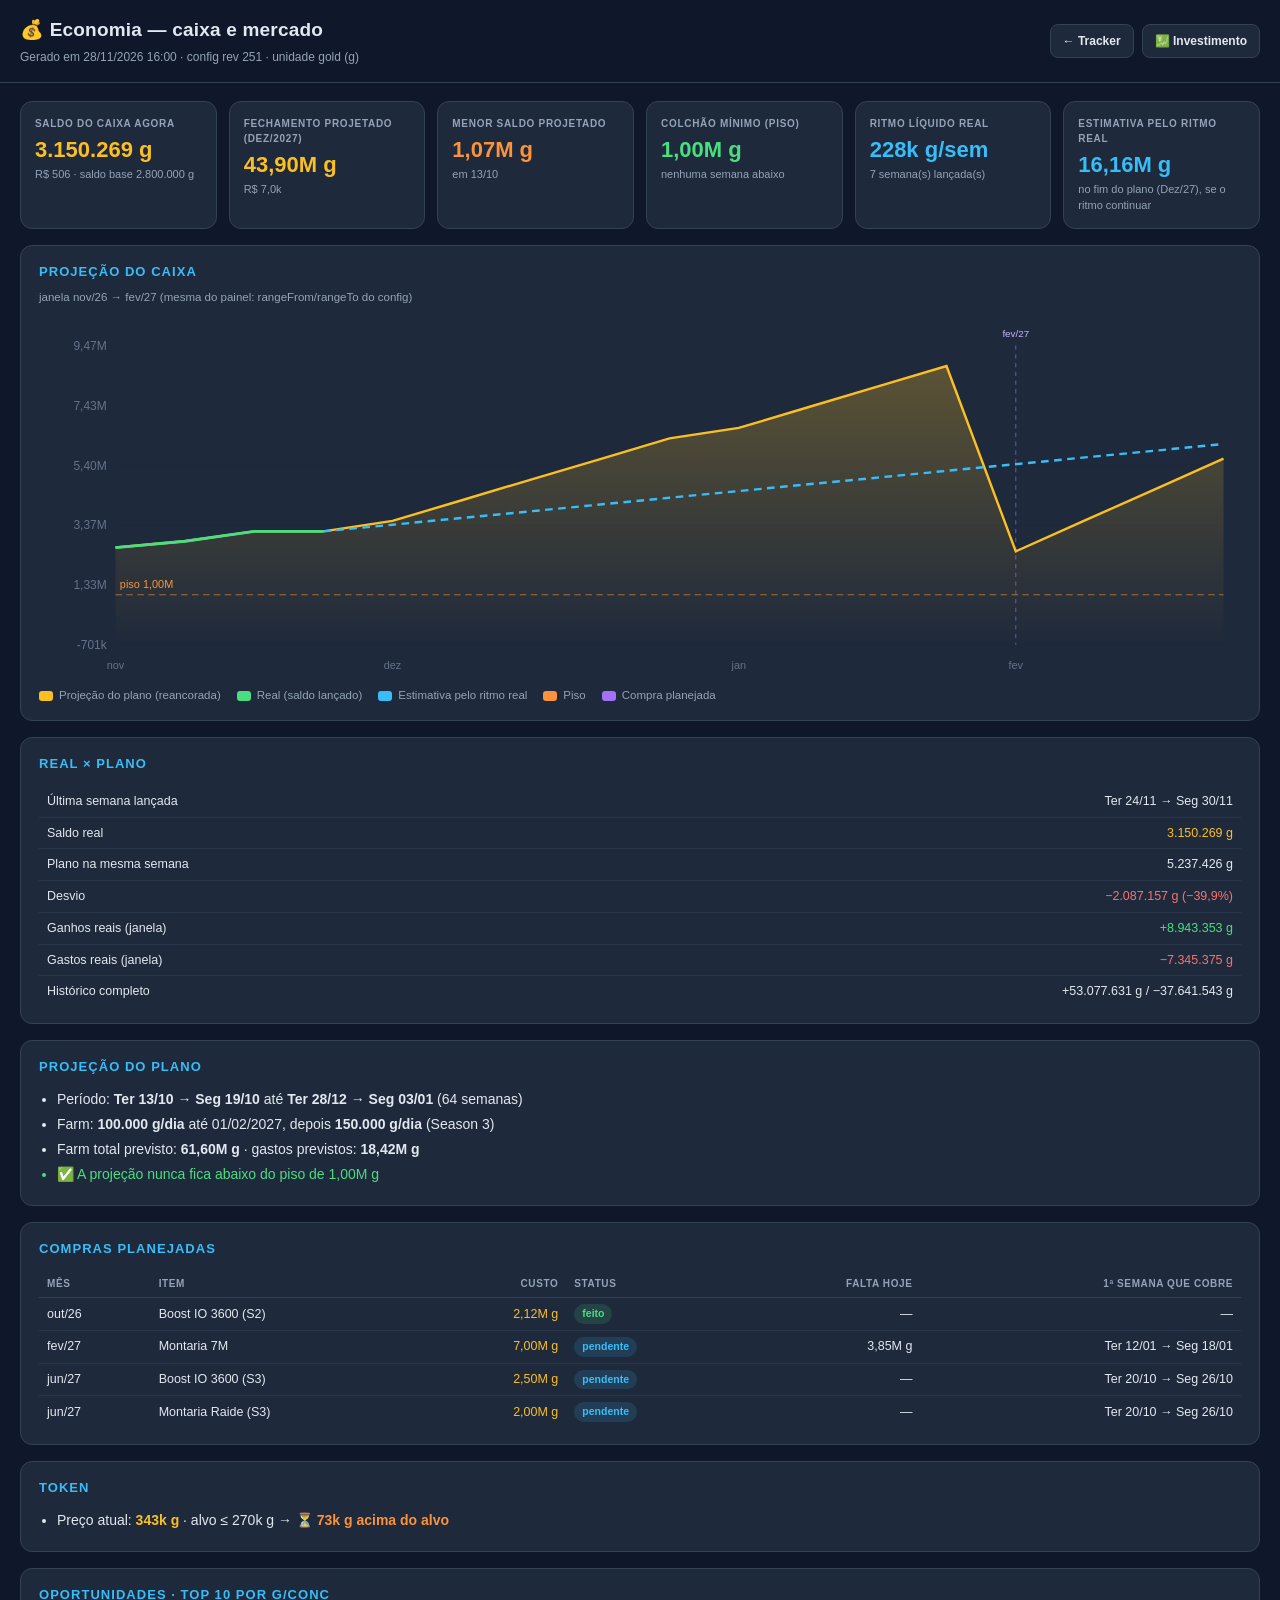
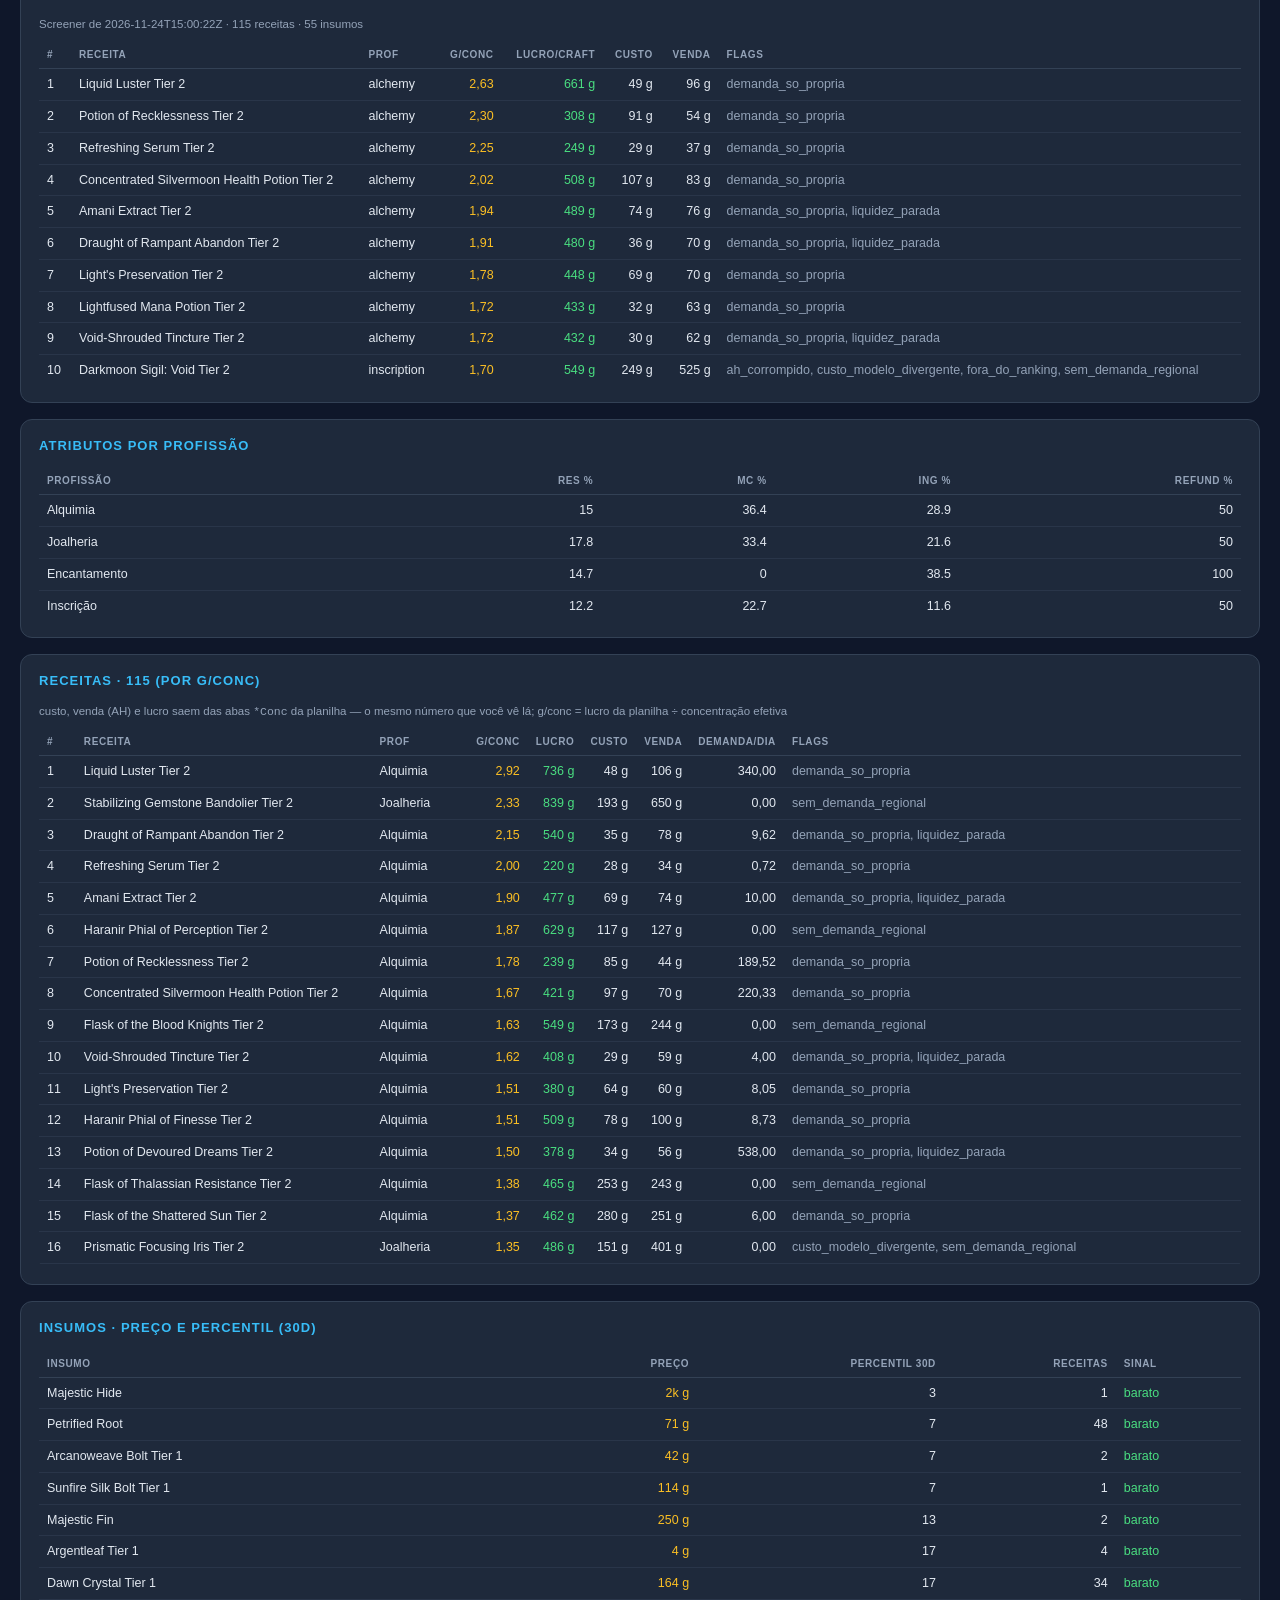
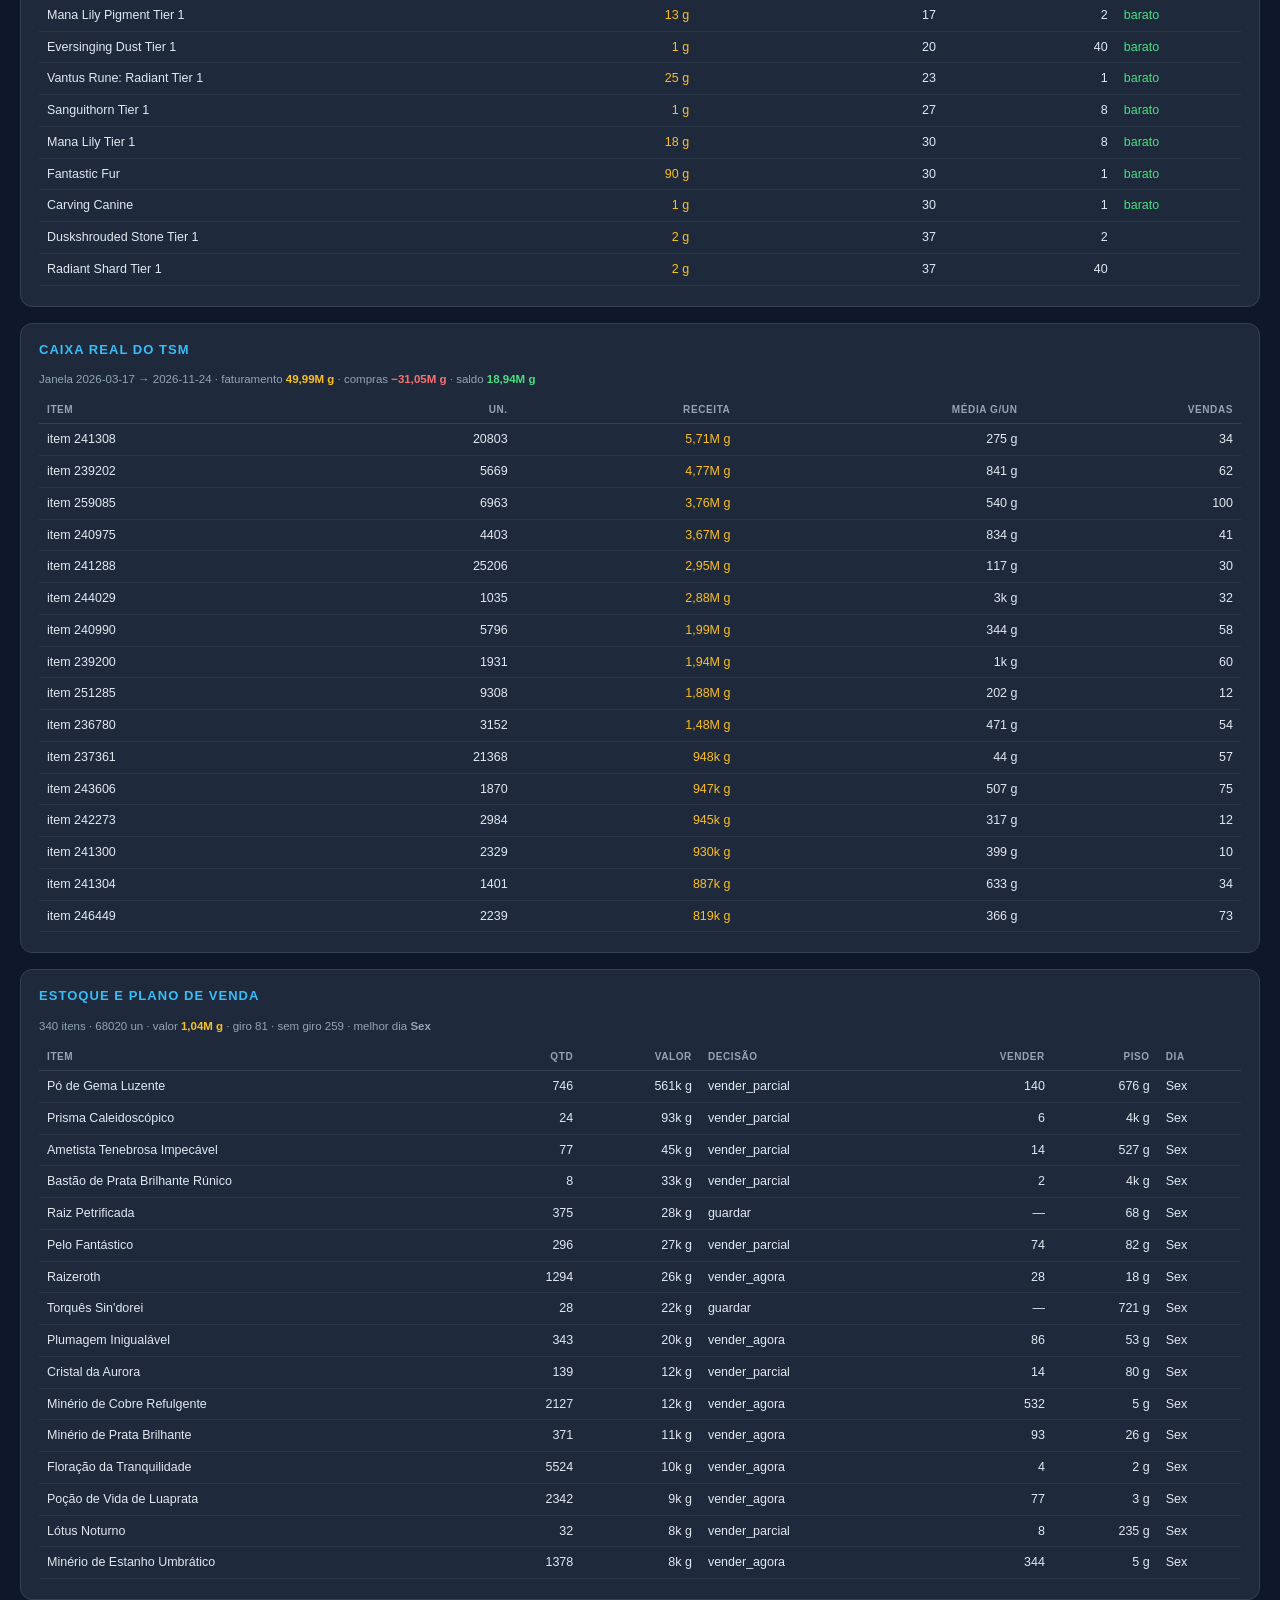
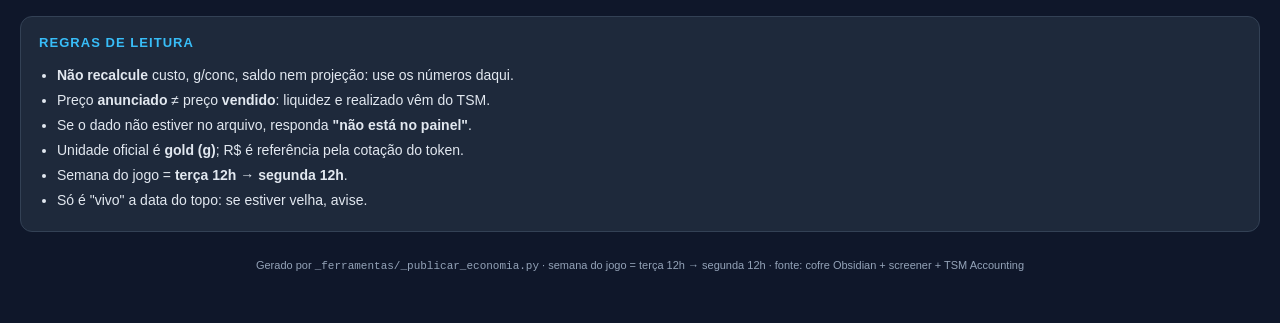
==== commit ea04f672: "economia: atualiza painel (28/11 16:00)" ====
--- a/economia.html
+++ b/economia.html
@@ -54,18 +54,18 @@
 footer{color:var(--dim);font-size:11px;text-align:center;margin-top:24px;line-height:1.7}
 </style></head><body>
 <header><div><h1>💰 Economia — caixa e mercado</h1>
-<div class="sub">Gerado em 28/11/2026 15:00 · config rev 251 · unidade gold (g)</div></div>
+<div class="sub">Gerado em 28/11/2026 16:00 · config rev 251 · unidade gold (g)</div></div>
 <nav><a href="index.html">← Tracker</a><a href="investimento.html">💹 Investimento</a></nav></header>
 <main>
-<section class="kpis"><div class="kpi"><div class="l">Saldo do caixa agora</div><div class="v gold">3.150.269 g</div><div class="n">R$ 497 · saldo base 2.800.000 g</div></div><div class="kpi"><div class="l">Fechamento projetado (Dez/2027)</div><div class="v gold">43,82M g</div><div class="n">R$ 6,9k</div></div><div class="kpi"><div class="l">Menor saldo projetado</div><div class="v warn">1,07M g</div><div class="n">em 13/10</div></div><div class="kpi"><div class="l">Colchão mínimo (piso)</div><div class="v pos">1,00M g</div><div class="n">nenhuma semana abaixo</div></div><div class="kpi"><div class="l">Ritmo líquido real</div><div class="v sky">228k g/sem</div><div class="n">7 semana(s) lançada(s)</div></div><div class="kpi"><div class="l">Estimativa pelo ritmo real</div><div class="v sky">16,16M g</div><div class="n">no fim do plano (Dez/27), se o ritmo continuar</div></div></section>
-<section class="card"><h2>Projeção do caixa</h2><div style="color:var(--dim);font-size:11.5px;margin:-4px 0 10px">janela nov/26 → fev/27 (mesma do painel: rangeFrom/rangeTo do config)</div><svg viewBox="0 0 1100 330" class="chart" role="img" aria-label="projeção do caixa"><defs><linearGradient id="gproj" x1="0" y1="0" x2="0" y2="1"><stop offset="0" stop-color="#fbbf24" stop-opacity=".28"/><stop offset="1" stop-color="#fbbf24" stop-opacity="0"/></linearGradient></defs><line x1="70" y1="300.0" x2="1084" y2="300.0" stroke="#1e293b"/><text x="62" y="304.0" fill="#64748b" font-size="11" text-anchor="end">-700k</text><line x1="70" y1="245.2" x2="1084" y2="245.2" stroke="#1e293b"/><text x="62" y="249.2" fill="#64748b" font-size="11" text-anchor="end">1,33M</text><line x1="70" y1="190.4" x2="1084" y2="190.4" stroke="#1e293b"/><text x="62" y="194.4" fill="#64748b" font-size="11" text-anchor="end">3,36M</text><line x1="70" y1="135.6" x2="1084" y2="135.6" stroke="#1e293b"/><text x="62" y="139.6" fill="#64748b" font-size="11" text-anchor="end">5,39M</text><line x1="70" y1="80.8" x2="1084" y2="80.8" stroke="#1e293b"/><text x="62" y="84.8" fill="#64748b" font-size="11" text-anchor="end">7,42M</text><line x1="70" y1="26.0" x2="1084" y2="26.0" stroke="#1e293b"/><text x="62" y="30.0" fill="#64748b" font-size="11" text-anchor="end">9,45M</text><line x1="70" y1="254.1" x2="1084" y2="254.1" stroke="#fb923c" stroke-dasharray="6 4" opacity=".6"/><text x="74" y="248.1" fill="#fb923c" font-size="10">piso 1,00M</text><line x1="893.9" y1="26" x2="893.9" y2="300" stroke="#a371f7" stroke-dasharray="4 4" opacity=".55"/><text x="893.9" y="18" fill="#c4b5fd" font-size="9" text-anchor="middle">fev/27</text><polygon points="70,300.0 70.0,210.9 133.4,205.1 196.8,196.1 260.1,196.1 323.5,186.6 386.9,167.7 450.2,148.8 513.6,129.9 577.0,111.0 640.4,101.6 703.8,82.7 767.1,63.8 830.5,44.9 893.9,214.9 957.2,186.5 1020.6,158.2 1084.0,129.9 1084.0,300.0" fill="url(#gproj)"/><polyline points="70.0,210.9 133.4,205.1 196.8,196.1 260.1,196.1 323.5,186.6 386.9,167.7 450.2,148.8 513.6,129.9 577.0,111.0 640.4,101.6 703.8,82.7 767.1,63.8 830.5,44.9 893.9,214.9 957.2,186.5 1020.6,158.2 1084.0,129.9" fill="none" stroke="#fbbf24" stroke-width="2.2"/><polyline points="70.0,210.9 133.4,205.1 196.8,196.1 260.1,196.1" fill="none" stroke="#4ade80" stroke-width="2.6"/><polyline points="260.1,196.1 323.5,189.9 386.9,183.8 450.2,177.6 513.6,171.4 577.0,165.3 640.4,159.1 703.8,153.0 767.1,146.8 830.5,140.6 893.9,134.5 957.2,128.3 1020.6,122.2 1084.0,116.0" fill="none" stroke="#38bdf8" stroke-width="2.2" stroke-dasharray="7 5"/><text x="70.0" y="322" fill="#64748b" font-size="10" text-anchor="middle">nov</text><text x="323.5" y="322" fill="#64748b" font-size="10" text-anchor="middle">dez</text><text x="640.4" y="322" fill="#64748b" font-size="10" text-anchor="middle">jan</text><text x="893.9" y="322" fill="#64748b" font-size="10" text-anchor="middle">fev</text></svg><div class="legend"><span><i style="background:#fbbf24"></i>Projeção do plano (reancorada)</span><span><i style="background:#4ade80"></i>Real (saldo lançado)</span><span><i style="background:#38bdf8"></i>Estimativa pelo ritmo real</span><span><i style="background:#fb923c"></i>Piso</span><span><i style="background:#a371f7"></i>Compra planejada</span></div></section>
-<section class="card"><h2>Real × plano</h2><table><tr><td>Última semana lançada</td><td class="r">Ter 24/11 → Seg 30/11</td></tr><tr><td>Saldo real</td><td class="r gold">3.150.269 g</td></tr><tr><td>Plano na mesma semana</td><td class="r">5.231.252 g</td></tr><tr><td>Desvio</td><td class="r neg">−2.080.983 g (−39,8%)</td></tr><tr><td>Ganhos reais (janela)</td><td class="r pos">+8.943.353 g</td></tr><tr><td>Gastos reais (janela)</td><td class="r neg">−7.345.375 g</td></tr><tr><td>Histórico completo</td><td class="r">+53.077.631 g / −37.641.543 g</td></tr></table></section>
-<section class="card"><h2>Projeção do plano</h2><ul class="tight"><li>Período: <b>Ter 13/10 → Seg 19/10</b> até <b>Ter 28/12 → Seg 03/01</b> (64 semanas)</li><li>Farm: <b>100.000 g/dia</b> até 01/02/2027, depois <b>150.000 g/dia</b> (Season 3)</li><li>Farm total previsto: <b>61,60M g</b> · gastos previstos: <b>18,50M g</b></li><li class="pos">✅ A projeção nunca fica abaixo do piso de 1,00M g</li></ul></section>
+<section class="kpis"><div class="kpi"><div class="l">Saldo do caixa agora</div><div class="v gold">3.150.269 g</div><div class="n">R$ 506 · saldo base 2.800.000 g</div></div><div class="kpi"><div class="l">Fechamento projetado (Dez/2027)</div><div class="v gold">43,90M g</div><div class="n">R$ 7,0k</div></div><div class="kpi"><div class="l">Menor saldo projetado</div><div class="v warn">1,07M g</div><div class="n">em 13/10</div></div><div class="kpi"><div class="l">Colchão mínimo (piso)</div><div class="v pos">1,00M g</div><div class="n">nenhuma semana abaixo</div></div><div class="kpi"><div class="l">Ritmo líquido real</div><div class="v sky">228k g/sem</div><div class="n">7 semana(s) lançada(s)</div></div><div class="kpi"><div class="l">Estimativa pelo ritmo real</div><div class="v sky">16,16M g</div><div class="n">no fim do plano (Dez/27), se o ritmo continuar</div></div></section>
+<section class="card"><h2>Projeção do caixa</h2><div style="color:var(--dim);font-size:11.5px;margin:-4px 0 10px">janela nov/26 → fev/27 (mesma do painel: rangeFrom/rangeTo do config)</div><svg viewBox="0 0 1100 330" class="chart" role="img" aria-label="projeção do caixa"><defs><linearGradient id="gproj" x1="0" y1="0" x2="0" y2="1"><stop offset="0" stop-color="#fbbf24" stop-opacity=".28"/><stop offset="1" stop-color="#fbbf24" stop-opacity="0"/></linearGradient></defs><line x1="70" y1="300.0" x2="1084" y2="300.0" stroke="#1e293b"/><text x="62" y="304.0" fill="#64748b" font-size="11" text-anchor="end">-701k</text><line x1="70" y1="245.2" x2="1084" y2="245.2" stroke="#1e293b"/><text x="62" y="249.2" fill="#64748b" font-size="11" text-anchor="end">1,33M</text><line x1="70" y1="190.4" x2="1084" y2="190.4" stroke="#1e293b"/><text x="62" y="194.4" fill="#64748b" font-size="11" text-anchor="end">3,37M</text><line x1="70" y1="135.6" x2="1084" y2="135.6" stroke="#1e293b"/><text x="62" y="139.6" fill="#64748b" font-size="11" text-anchor="end">5,40M</text><line x1="70" y1="80.8" x2="1084" y2="80.8" stroke="#1e293b"/><text x="62" y="84.8" fill="#64748b" font-size="11" text-anchor="end">7,43M</text><line x1="70" y1="26.0" x2="1084" y2="26.0" stroke="#1e293b"/><text x="62" y="30.0" fill="#64748b" font-size="11" text-anchor="end">9,47M</text><line x1="70" y1="254.2" x2="1084" y2="254.2" stroke="#fb923c" stroke-dasharray="6 4" opacity=".6"/><text x="74" y="248.2" fill="#fb923c" font-size="10">piso 1,00M</text><line x1="893.9" y1="26" x2="893.9" y2="300" stroke="#a371f7" stroke-dasharray="4 4" opacity=".55"/><text x="893.9" y="18" fill="#c4b5fd" font-size="9" text-anchor="middle">fev/27</text><polygon points="70,300.0 70.0,211.0 133.4,205.2 196.8,196.2 260.1,196.2 323.5,186.6 386.9,167.7 450.2,148.8 513.6,130.0 577.0,111.1 640.4,101.5 703.8,82.6 767.1,63.8 830.5,44.9 893.9,214.5 957.2,186.2 1020.6,157.9 1084.0,129.6 1084.0,300.0" fill="url(#gproj)"/><polyline points="70.0,211.0 133.4,205.2 196.8,196.2 260.1,196.2 323.5,186.6 386.9,167.7 450.2,148.8 513.6,130.0 577.0,111.1 640.4,101.5 703.8,82.6 767.1,63.8 830.5,44.9 893.9,214.5 957.2,186.2 1020.6,157.9 1084.0,129.6" fill="none" stroke="#fbbf24" stroke-width="2.2"/><polyline points="70.0,211.0 133.4,205.2 196.8,196.2 260.1,196.2" fill="none" stroke="#4ade80" stroke-width="2.6"/><polyline points="260.1,196.2 323.5,190.1 386.9,183.9 450.2,177.8 513.6,171.6 577.0,165.4 640.4,159.3 703.8,153.1 767.1,147.0 830.5,140.8 893.9,134.7 957.2,128.5 1020.6,122.4 1084.0,116.2" fill="none" stroke="#38bdf8" stroke-width="2.2" stroke-dasharray="7 5"/><text x="70.0" y="322" fill="#64748b" font-size="10" text-anchor="middle">nov</text><text x="323.5" y="322" fill="#64748b" font-size="10" text-anchor="middle">dez</text><text x="640.4" y="322" fill="#64748b" font-size="10" text-anchor="middle">jan</text><text x="893.9" y="322" fill="#64748b" font-size="10" text-anchor="middle">fev</text></svg><div class="legend"><span><i style="background:#fbbf24"></i>Projeção do plano (reancorada)</span><span><i style="background:#4ade80"></i>Real (saldo lançado)</span><span><i style="background:#38bdf8"></i>Estimativa pelo ritmo real</span><span><i style="background:#fb923c"></i>Piso</span><span><i style="background:#a371f7"></i>Compra planejada</span></div></section>
+<section class="card"><h2>Real × plano</h2><table><tr><td>Última semana lançada</td><td class="r">Ter 24/11 → Seg 30/11</td></tr><tr><td>Saldo real</td><td class="r gold">3.150.269 g</td></tr><tr><td>Plano na mesma semana</td><td class="r">5.237.426 g</td></tr><tr><td>Desvio</td><td class="r neg">−2.087.157 g (−39,9%)</td></tr><tr><td>Ganhos reais (janela)</td><td class="r pos">+8.943.353 g</td></tr><tr><td>Gastos reais (janela)</td><td class="r neg">−7.345.375 g</td></tr><tr><td>Histórico completo</td><td class="r">+53.077.631 g / −37.641.543 g</td></tr></table></section>
+<section class="card"><h2>Projeção do plano</h2><ul class="tight"><li>Período: <b>Ter 13/10 → Seg 19/10</b> até <b>Ter 28/12 → Seg 03/01</b> (64 semanas)</li><li>Farm: <b>100.000 g/dia</b> até 01/02/2027, depois <b>150.000 g/dia</b> (Season 3)</li><li>Farm total previsto: <b>61,60M g</b> · gastos previstos: <b>18,42M g</b></li><li class="pos">✅ A projeção nunca fica abaixo do piso de 1,00M g</li></ul></section>
 <section class="card"><h2>Compras planejadas</h2><table><thead><tr><th>Mês</th><th>Item</th><th class="r">Custo</th><th>Status</th><th class="r">Falta hoje</th><th class="r">1ª semana que cobre</th></tr></thead><tbody><tr><td>out/26</td><td>Boost IO 3600 (S2)</td><td class="r gold">2,12M g</td><td><span class="pill ok">feito</span></td><td class="r">—</td><td class="r">—</td></tr><tr><td>fev/27</td><td>Montaria 7M</td><td class="r gold">7,00M g</td><td><span class="pill pend">pendente</span></td><td class="r">3,85M g</td><td class="r">Ter 12/01 → Seg 18/01</td></tr><tr><td>jun/27</td><td>Boost IO 3600 (S3)</td><td class="r gold">2,50M g</td><td><span class="pill pend">pendente</span></td><td class="r">—</td><td class="r">Ter 20/10 → Seg 26/10</td></tr><tr><td>jun/27</td><td>Montaria Raide (S3)</td><td class="r gold">2,00M g</td><td><span class="pill pend">pendente</span></td><td class="r">—</td><td class="r">Ter 20/10 → Seg 26/10</td></tr></tbody></table></section>
-<section class="card"><h2>Token</h2><ul class="tight"><li>Preço atual: <b class="gold">349k g</b> · alvo ≤ 270k g → <b class="warn">⏳ 79k g acima do alvo</b></li></ul></section>
+<section class="card"><h2>Token</h2><ul class="tight"><li>Preço atual: <b class="gold">343k g</b> · alvo ≤ 270k g → <b class="warn">⏳ 73k g acima do alvo</b></li></ul></section>
 <section class="card"><h2>Oportunidades · top 10 por g/conc</h2><div class="sub" style="color:var(--dim);font-size:11.5px;margin-bottom:8px">Screener de 2026-11-24T15:00:22Z · 115 receitas · 55 insumos</div><table><thead><tr><th>#</th><th>Receita</th><th>Prof</th><th class="r">g/conc</th><th class="r">lucro/craft</th><th class="r">custo</th><th class="r">venda</th><th>flags</th></tr></thead><tbody><tr><td>1</td><td>Liquid Luster Tier 2</td><td>alchemy</td><td class="r gold">2,63</td><td class="r pos">661 g</td><td class="r">49 g</td><td class="r">96 g</td><td class="dim">demanda_so_propria</td></tr><tr><td>2</td><td>Potion of Recklessness Tier 2</td><td>alchemy</td><td class="r gold">2,30</td><td class="r pos">308 g</td><td class="r">91 g</td><td class="r">54 g</td><td class="dim">demanda_so_propria</td></tr><tr><td>3</td><td>Refreshing Serum Tier 2</td><td>alchemy</td><td class="r gold">2,25</td><td class="r pos">249 g</td><td class="r">29 g</td><td class="r">37 g</td><td class="dim">demanda_so_propria</td></tr><tr><td>4</td><td>Concentrated Silvermoon Health Potion Tier 2</td><td>alchemy</td><td class="r gold">2,02</td><td class="r pos">508 g</td><td class="r">107 g</td><td class="r">83 g</td><td class="dim">demanda_so_propria</td></tr><tr><td>5</td><td>Amani Extract Tier 2</td><td>alchemy</td><td class="r gold">1,94</td><td class="r pos">489 g</td><td class="r">74 g</td><td class="r">76 g</td><td class="dim">demanda_so_propria, liquidez_parada</td></tr><tr><td>6</td><td>Draught of Rampant Abandon Tier 2</td><td>alchemy</td><td class="r gold">1,91</td><td class="r pos">480 g</td><td class="r">36 g</td><td class="r">70 g</td><td class="dim">demanda_so_propria, liquidez_parada</td></tr><tr><td>7</td><td>Light&#x27;s Preservation Tier 2</td><td>alchemy</td><td class="r gold">1,78</td><td class="r pos">448 g</td><td class="r">69 g</td><td class="r">70 g</td><td class="dim">demanda_so_propria</td></tr><tr><td>8</td><td>Lightfused Mana Potion Tier 2</td><td>alchemy</td><td class="r gold">1,72</td><td class="r pos">433 g</td><td class="r">32 g</td><td class="r">63 g</td><td class="dim">demanda_so_propria</td></tr><tr><td>9</td><td>Void-Shrouded Tincture Tier 2</td><td>alchemy</td><td class="r gold">1,72</td><td class="r pos">432 g</td><td class="r">30 g</td><td class="r">62 g</td><td class="dim">demanda_so_propria, liquidez_parada</td></tr><tr><td>10</td><td>Darkmoon Sigil: Void Tier 2</td><td>inscription</td><td class="r gold">1,70</td><td class="r pos">549 g</td><td class="r">249 g</td><td class="r">525 g</td><td class="dim">ah_corrompido, custo_modelo_divergente, fora_do_ranking, sem_demanda_regional</td></tr></tbody></table></section>
 <section class="card"><h2>Atributos por profissão</h2><table><thead><tr><th>Profissão</th><th class="r">Res %</th><th class="r">MC %</th><th class="r">Ing %</th><th class="r">Refund %</th></tr></thead><tbody><tr><td>Alquimia</td><td class="r">15</td><td class="r">36.4</td><td class="r">28.9</td><td class="r">50</td></tr><tr><td>Joalheria</td><td class="r">17.8</td><td class="r">33.4</td><td class="r">21.6</td><td class="r">50</td></tr><tr><td>Encantamento</td><td class="r">14.7</td><td class="r">0</td><td class="r">38.5</td><td class="r">100</td></tr><tr><td>Inscrição</td><td class="r">12.2</td><td class="r">22.7</td><td class="r">11.6</td><td class="r">50</td></tr></tbody></table></section>
-<section class="card"><h2>Receitas · 115 (por g/conc)</h2><div class="dim" style="font-size:11.5px;margin-bottom:8px">custo, venda (AH) e lucro saem das abas <code>*Conc</code> da planilha — o mesmo número que você vê lá; g/conc = lucro da planilha ÷ concentração efetiva</div><div class="tbl-scroll"><table><thead><tr><th>#</th><th>Receita</th><th>Prof</th><th class="r">g/conc</th><th class="r">lucro</th><th class="r">custo</th><th class="r">venda</th><th class="r">demanda/dia</th><th>flags</th></tr></thead><tbody><tr><td>1</td><td>Liquid Luster Tier 2</td><td>Alquimia</td><td class="r gold">2,93</td><td class="r pos">737 g</td><td class="r">47 g</td><td class="r">106 g</td><td class="r">340,00</td><td class="dim">demanda_so_propria</td></tr><tr><td>2</td><td>Draught of Rampant Abandon Tier 2</td><td>Alquimia</td><td class="r gold">2,16</td><td class="r pos">543 g</td><td class="r">33 g</td><td class="r">78 g</td><td class="r">9,62</td><td class="dim">demanda_so_propria, liquidez_parada</td></tr><tr><td>3</td><td>Refreshing Serum Tier 2</td><td>Alquimia</td><td class="r gold">2,01</td><td class="r pos">222 g</td><td class="r">26 g</td><td class="r">34 g</td><td class="r">0,72</td><td class="dim">demanda_so_propria</td></tr><tr><td>4</td><td>Amani Extract Tier 2</td><td>Alquimia</td><td class="r gold">1,90</td><td class="r pos">479 g</td><td class="r">68 g</td><td class="r">74 g</td><td class="r">10,00</td><td class="dim">demanda_so_propria, liquidez_parada</td></tr><tr><td>5</td><td>Haranir Phial of Perception Tier 2</td><td>Alquimia</td><td class="r gold">1,87</td><td class="r pos">631 g</td><td class="r">115 g</td><td class="r">127 g</td><td class="r">0,00</td><td class="dim">sem_demanda_regional</td></tr><tr><td>6</td><td>Potion of Recklessness Tier 2</td><td>Alquimia</td><td class="r gold">1,79</td><td class="r pos">241 g</td><td class="r">84 g</td><td class="r">44 g</td><td class="r">189,52</td><td class="dim">demanda_so_propria</td></tr><tr><td>7</td><td>Concentrated Silvermoon Health Potion Tier 2</td><td>Alquimia</td><td class="r gold">1,79</td><td class="r pos">451 g</td><td class="r">96 g</td><td class="r">74 g</td><td class="r">220,33</td><td class="dim">demanda_so_propria</td></tr><tr><td>8</td><td>Enchant Tool - Amani Perception Tier 2</td><td>Encantamento</td><td class="r gold">1,72</td><td class="r pos">380 g</td><td class="r">403 g</td><td class="r">804 g</td><td class="r">0,62</td><td class="dim">demanda_so_propria, liquidez_parada</td></tr><tr><td>9</td><td>Void-Shrouded Tincture Tier 2</td><td>Alquimia</td><td class="r gold">1,63</td><td class="r pos">410 g</td><td class="r">27 g</td><td class="r">59 g</td><td class="r">4,00</td><td class="dim">demanda_so_propria, liquidez_parada</td></tr><tr><td>10</td><td>Flask of the Blood Knights Tier 2</td><td>Alquimia</td><td class="r gold">1,62</td><td class="r pos">546 g</td><td class="r">176 g</td><td class="r">244 g</td><td class="r">0,00</td><td class="dim">sem_demanda_regional</td></tr><tr><td>11</td><td>Haranir Phial of Finesse Tier 2</td><td>Alquimia</td><td class="r gold">1,52</td><td class="r pos">512 g</td><td class="r">75 g</td><td class="r">100 g</td><td class="r">8,73</td><td class="dim">demanda_so_propria</td></tr><tr><td>12</td><td>Potion of Devoured Dreams Tier 2</td><td>Alquimia</td><td class="r gold">1,52</td><td class="r pos">381 g</td><td class="r">32 g</td><td class="r">56 g</td><td class="r">538,00</td><td class="dim">demanda_so_propria, liquidez_parada</td></tr><tr><td>13</td><td>Stabilizing Gemstone Bandolier Tier 2</td><td>Joalheria</td><td class="r gold">1,52</td><td class="r pos">549 g</td><td class="r">187 g</td><td class="r">463 g</td><td class="r">0,00</td><td class="dim">sem_demanda_regional</td></tr><tr><td>14</td><td>Light&#x27;s Preservation Tier 2</td><td>Alquimia</td><td class="r gold">1,51</td><td class="r pos">381 g</td><td class="r">63 g</td><td class="r">60 g</td><td class="r">8,05</td><td class="dim">demanda_so_propria</td></tr><tr><td>15</td><td>Flask of Thalassian Resistance Tier 2</td><td>Alquimia</td><td class="r gold">1,38</td><td class="r pos">465 g</td><td class="r">254 g</td><td class="r">243 g</td><td class="r">0,00</td><td class="dim">sem_demanda_regional</td></tr><tr><td>16</td><td>Flask of the Magisters Tier 2</td><td>Alquimia</td><td class="r gold">1,38</td><td class="r pos">465 g</td><td class="r">168 g</td><td class="r">214 g</td><td class="r">0,00</td><td class="dim">sem_demanda_regional</td></tr><tr><td>17</td><td>Flask of the Shattered Sun Tier 2</td><td>Alquimia</td><td class="r gold">1,36</td><td class="r pos">458 g</td><td class="r">284 g</td><td class="r">251 g</td><td class="r">6,00</td><td class="dim">demanda_so_propria</td></tr><tr><td>18</td><td>Prismatic Focusing Iris Tier 2</td><td>Joalheria</td><td class="r gold">1,35</td><td class="r pos">486 g</td><td class="r">151 g</td><td class="r">401 g</td><td class="r">0,00</td><td class="dim">custo_modelo_divergente, sem_demanda_regional</td></tr><tr><td>19</td><td>Silvermoon Health Potion Tier 2</td><td>Alquimia</td><td class="r gold">1,30</td><td class="r pos">326 g</td><td class="r">22 g</td><td class="r">47 g</td><td class="r">8,41</td><td class="dim">demanda_so_propria, liquidez_parada</td></tr><tr><td>20</td><td>Lightfused Mana Potion Tier 2</td><td>Alquimia</td><td class="r gold">1,29</td><td class="r pos">326 g</td><td class="r">29 g</td><td class="r">48 g</td><td class="r">1,83</td><td class="dim">demanda_so_propria</td></tr><tr><td>21</td><td>Haranir Phial of Ingenuity Tier 2</td><td>Alquimia</td><td class="r gold">1,17</td><td class="r pos">394 g</td><td class="r">29 g</td><td class="r">72 g</td><td class="r">0,00</td><td class="dim">sem_demanda_regional</td></tr><tr><td>22</td><td>Light&#x27;s Potential Tier 2</td><td>Alquimia</td><td class="r gold">1,14</td><td class="r pos">286 g</td><td class="r">74 g</td><td class="r">49 g</td><td class="r">111,81</td><td class="dim">demanda_so_propria</td></tr><tr><td>23</td><td>Darkmoon Sigil: Blood Tier 2</td><td>Inscrição</td><td class="r gold">1,13</td><td class="r pos">365 g</td><td class="r">242 g</td><td class="r">400 g</td><td class="r">0,00</td><td class="dim">custo_modelo_divergente, sem_demanda_regional</td></tr><tr><td>24</td><td>Indecipherable Eversong Diamond Tier 2</td><td>Joalheria</td><td class="r gold">1,10</td><td class="r pos">397 g</td><td class="r">399 g</td><td class="r">501 g</td><td class="r">0,00</td><td class="dim">custo_modelo_divergente, sem_demanda_regional</td></tr><tr><td>25</td><td>Stoic Eversong Diamond Tier 2</td><td>Joalheria</td><td class="r gold">1,07</td><td class="r pos">386 g</td><td class="r">399 g</td><td class="r">494 g</td><td class="r">0,00</td><td class="dim">custo_modelo_divergente, sem_demanda_regional</td></tr><tr><td>26</td><td>Darkmoon Sigil: Hunt Tier 2</td><td>Inscrição</td><td class="r gold">1,05</td><td class="r pos">338 g</td><td class="r">267 g</td><td class="r">398 g</td><td class="r">0,00</td><td class="dim">ah_corrompido, custo_modelo_divergente, fora_do_ranking, sem_demanda_regional</td></tr><tr><td>27</td><td>Enchant Shoulders - Akil&#x27;zon&#x27;s Swiftness Tier 2</td><td>Encantamento</td><td class="r gold">1,02</td><td class="r pos">225 g</td><td class="r">309 g</td><td class="r">550 g</td><td class="r">0,00</td><td class="dim">sem_demanda_regional</td></tr><tr><td>28</td><td>Flawless Versatile Amethyst Tier 2</td><td>Joalheria</td><td class="r gold">0,99</td><td class="r pos">358 g</td><td class="r">237 g</td><td class="r">374 g</td><td class="r">0,00</td><td class="dim">sem_demanda_regional</td></tr><tr><td>29</td><td>Flawless Versatile Peridot Tier 2</td><td>Joalheria</td><td class="r gold">0,91</td><td class="r pos">326 g</td><td class="r">244 g</td><td class="r">359 g</td><td class="r">0,00</td><td class="dim">sem_demanda_regional</td></tr><tr><td>30</td><td>Kaleidoscopic Prism Tier 2</td><td>Joalheria</td><td class="r gold">0,90</td><td class="r pos">260 g</td><td class="r">468 g</td><td class="r">458 g</td><td class="r">21,30</td><td class="dim">demanda_so_propria</td></tr><tr><td>31</td><td>Flawless Quick Garnet Tier 2</td><td>Joalheria</td><td class="r gold">0,87</td><td class="r pos">312 g</td><td class="r">243 g</td><td class="r">349 g</td><td class="r">2,00</td><td class="dim">demanda_so_propria, liquidez_parada</td></tr><tr><td>32</td><td>Flawless Masterful Peridot Tier 2</td><td>Joalheria</td><td class="r gold">0,87</td><td class="r pos">313 g</td><td class="r">244 g</td><td class="r">351 g</td><td class="r">0,00</td><td class="dim">sem_demanda_regional</td></tr><tr><td>33</td><td>Alluring Nostrum Tier 2</td><td>Alquimia</td><td class="r gold">0,85</td><td class="r pos">213 g</td><td class="r">49 g</td><td class="r">35 g</td><td class="r">0,00</td><td class="dim">sem_demanda_regional</td></tr><tr><td>34</td><td>Flawless Quick Amethyst Tier 2</td><td>Joalheria</td><td class="r gold">0,83</td><td class="r pos">298 g</td><td class="r">237 g</td><td class="r">336 g</td><td class="r">4,00</td><td class="dim">demanda_so_propria</td></tr><tr><td>35</td><td>Enchant Helm - Empowered Hex of Leeching Tier 2</td><td>Encantamento</td><td class="r gold">0,83</td><td class="r pos">184 g</td><td class="r">396 g</td><td class="r">601 g</td><td class="r">0,00</td><td class="dim">sem_demanda_regional</td></tr><tr><td>36</td><td>Darkmoon Sigil: Rot Tier 2</td><td>Inscrição</td><td class="r gold">0,82</td><td class="r pos">266 g</td><td class="r">255 g</td><td class="r">343 g</td><td class="r">0,00</td><td class="dim">custo_modelo_divergente, sem_demanda_regional</td></tr><tr><td>37</td><td>Enlightenment Tonic Tier 2</td><td>Alquimia</td><td class="r gold">0,82</td><td class="r pos">91 g</td><td class="r">17 g</td><td class="r">15 g</td><td class="r">0,00</td><td class="dim">sem_demanda_regional</td></tr><tr><td>38</td><td>Sin&#x27;dorei Lens Tier 2</td><td>Joalheria</td><td class="r gold">0,81</td><td class="r pos">235 g</td><td class="r">50 g</td><td class="r">179 g</td><td class="r">1,50</td><td class="dim">demanda_so_propria</td></tr><tr><td>39</td><td>Flawless Deadly Peridot Tier 2</td><td>Joalheria</td><td class="r gold">0,81</td><td class="r pos">292 g</td><td class="r">244 g</td><td class="r">338 g</td><td class="r">0,00</td><td class="dim">sem_demanda_regional</td></tr><tr><td>40</td><td>Flawless Masterful Lapis Tier 2</td><td>Joalheria</td><td class="r gold">0,80</td><td class="r pos">290 g</td><td class="r">242 g</td><td class="r">335 g</td><td class="r">0,00</td><td class="dim">sem_demanda_regional</td></tr><tr><td>41</td><td>Flawless Deadly Garnet Tier 2</td><td>Joalheria</td><td class="r gold">0,80</td><td class="r pos">290 g</td><td class="r">243 g</td><td class="r">335 g</td><td class="r">0,00</td><td class="dim">sem_demanda_regional</td></tr><tr><td>42</td><td>Flawless Deadly Amethyst Tier 2</td><td>Joalheria</td><td class="r gold">0,78</td><td class="r pos">281 g</td><td class="r">237 g</td><td class="r">326 g</td><td class="r">10,00</td><td class="dim">demanda_so_propria, liquidez_parada</td></tr><tr><td>43</td><td>Thalassian Missive of the Harmonious Tier 2</td><td>Inscrição</td><td class="r gold">0,78</td><td class="r pos">238 g</td><td class="r">49 g</td><td class="r">189 g</td><td class="r">2,75</td><td class="dim">demanda_so_propria, liquidez_parada</td></tr><tr><td>44</td><td>Enchant Boots - Shaladrassil&#x27;s Roots Tier 2</td><td>Encantamento</td><td class="r gold">0,76</td><td class="r pos">169 g</td><td class="r">527 g</td><td class="r">723 g</td><td class="r">4,23</td><td class="dim">demanda_so_propria</td></tr><tr><td>45</td><td>Flawless Masterful Garnet Tier 2</td><td>Joalheria</td><td class="r gold">0,75</td><td class="r pos">272 g</td><td class="r">243 g</td><td class="r">324 g</td><td class="r">0,00</td><td class="dim">sem_demanda_regional</td></tr><tr><td>46</td><td>Flawless Quick Peridot Tier 2</td><td>Joalheria</td><td class="r gold">0,75</td><td class="r pos">269 g</td><td class="r">244 g</td><td class="r">323 g</td><td class="r">0,00</td><td class="dim">sem_demanda_regional</td></tr><tr><td>47</td><td>Flawless Masterful Amethyst Tier 2</td><td>Joalheria</td><td class="r gold">0,72</td><td class="r pos">259 g</td><td class="r">237 g</td><td class="r">312 g</td><td class="r">0,00</td><td class="dim">sem_demanda_regional</td></tr><tr><td>48</td><td>Sunglass Vial Tier 2</td><td>Joalheria</td><td class="r gold">0,72</td><td class="r pos">208 g</td><td class="r">32 g</td><td class="r">151 g</td><td class="r">22,36</td><td class="dim">demanda_so_propria</td></tr><tr><td>49</td><td>Flawless Deadly Lapis Tier 2</td><td>Joalheria</td><td class="r gold">0,72</td><td class="r pos">259 g</td><td class="r">242 g</td><td class="r">316 g</td><td class="r">0,00</td><td class="dim">sem_demanda_regional</td></tr><tr><td>50</td><td>Enchant Weapon - Worldsoul Cradle Tier 2</td><td>Encantamento</td><td class="r gold">0,72</td><td class="r pos">159 g</td><td class="r">513 g</td><td class="r">699 g</td><td class="r">0,00</td><td class="dim">sem_demanda_regional</td></tr><tr><td>51</td><td>Flawless Quick Lapis Tier 2</td><td>Joalheria</td><td class="r gold">0,71</td><td class="r pos">257 g</td><td class="r">242 g</td><td class="r">314 g</td><td class="r">2,00</td><td class="dim">demanda_so_propria, liquidez_parada</td></tr><tr><td>52</td><td>Powerful Eversong Diamond Tier 2</td><td>Joalheria</td><td class="r gold">0,70</td><td class="r pos">253 g</td><td class="r">399 g</td><td class="r">410 g</td><td class="r">0,00</td><td class="dim">custo_modelo_divergente, sem_demanda_regional</td></tr><tr><td>53</td><td>Enchant Shoulders - Silvermoon&#x27;s Mending Tier 2</td><td>Encantamento</td><td class="r gold">0,70</td><td class="r pos">155 g</td><td class="r">308 g</td><td class="r">479 g</td><td class="r">0,46</td><td class="dim">demanda_so_propria, liquidez_parada</td></tr><tr><td>54</td><td>Darkmoon Sigil: Void Tier 2</td><td>Inscrição</td><td class="r gold">0,66</td><td class="r pos">212 g</td><td class="r">239 g</td><td class="r">297 g</td><td class="r">0,00</td><td class="dim">ah_corrompido, custo_modelo_divergente, fora_do_ranking, sem_demanda_regional</td></tr><tr><td>55</td><td>Flawless Versatile Garnet Tier 2</td><td>Joalheria</td><td class="r gold">0,64</td><td class="r pos">232 g</td><td class="r">243 g</td><td class="r">299 g</td><td class="r">6,00</td><td class="dim">demanda_so_propria</td></tr><tr><td>56</td><td>Telluric Eversong Diamond Tier 2</td><td>Joalheria</td><td class="r gold">0,62</td><td class="r pos">225 g</td><td class="r">399 g</td><td class="r">393 g</td><td class="r">0,00</td><td class="dim">custo_modelo_divergente, sem_demanda_regional</td></tr><tr><td>57</td><td>Enchant Tool - Ren&#x27;dorei Ingenuity Tier 2</td><td>Encantamento</td><td class="r gold">0,58</td><td class="r pos">129 g</td><td class="r">598 g</td><td class="r">759 g</td><td class="r">0,00</td><td class="dim">sem_demanda_regional</td></tr><tr><td>58</td><td>Thalassian Missive of Ingenuity Tier 2</td><td>Inscrição</td><td class="r gold">0,53</td><td class="r pos">163 g</td><td class="r">50 g</td><td class="r">140 g</td><td class="r">0,00</td><td class="dim">sem_demanda_regional</td></tr><tr><td>59</td><td>Flawless Versatile Lapis Tier 2</td><td>Joalheria</td><td class="r gold">0,53</td><td class="r pos">190 g</td><td class="r">242 g</td><td class="r">272 g</td><td class="r">0,00</td><td class="dim">sem_demanda_regional</td></tr><tr><td>60</td><td>Enchant Tool - Amani Resourcefulness Tier 2</td><td>Encantamento</td><td class="r gold">0,52</td><td class="r pos">115 g</td><td class="r">403 g</td><td class="r">539 g</td><td class="r">0,00</td><td class="dim">sem_demanda_regional</td></tr><tr><td>61</td><td>Thalassian Missive of the Fireflash Tier 2</td><td>Inscrição</td><td class="r gold">0,49</td><td class="r pos">150 g</td><td class="r">50 g</td><td class="r">131 g</td><td class="r">6,00</td><td class="dim">demanda_so_propria, liquidez_parada</td></tr><tr><td>62</td><td>Sienna Ink Tier 2</td><td>Inscrição</td><td class="r gold">0,49</td><td class="r pos">153 g</td><td class="r">85 g</td><td class="r">80 g</td><td class="r">0,00</td><td class="dim">sem_demanda_regional</td></tr><tr><td>63</td><td>Thalassian Missive of the Feverflare Tier 2</td><td>Inscrição</td><td class="r gold">0,45</td><td class="r pos">137 g</td><td class="r">50 g</td><td class="r">123 g</td><td class="r">1,60</td><td class="dim">demanda_so_propria, liquidez_parada</td></tr><tr><td>64</td><td>Thalassian Missive of Crafting Speed Tier 2</td><td>Inscrição</td><td class="r gold">0,43</td><td class="r pos">133 g</td><td class="r">50 g</td><td class="r">120 g</td><td class="r">0,00</td><td class="dim">sem_demanda_regional</td></tr><tr><td>65</td><td>Thalassian Missive of Perception Tier 2</td><td>Inscrição</td><td class="r gold">0,43</td><td class="r pos">132 g</td><td class="r">50 g</td><td class="r">119 g</td><td class="r">0,00</td><td class="dim">sem_demanda_regional</td></tr><tr><td>66</td><td>Thalassian Missive of the Aurora Tier 2</td><td>Inscrição</td><td class="r gold">0,43</td><td class="r pos">133 g</td><td class="r">50 g</td><td class="r">120 g</td><td class="r">3,25</td><td class="dim">demanda_so_propria, liquidez_parada</td></tr><tr><td>67</td><td>Thalassian Missive of the Quickblade Tier 2</td><td>Inscrição</td><td class="r gold">0,42</td><td class="r pos">128 g</td><td class="r">49 g</td><td class="r">117 g</td><td class="r">0,00</td><td class="dim">sem_demanda_regional</td></tr><tr><td>68</td><td>Thalassian Missive of the Peerless Tier 2</td><td>Inscrição</td><td class="r gold">0,42</td><td class="r pos">129 g</td><td class="r">49 g</td><td class="r">118 g</td><td class="r">6,50</td><td class="dim">demanda_so_propria, liquidez_parada</td></tr><tr><td>69</td><td>Enchant Tool - Sin&#x27;dorei Deftness Tier 2</td><td>Encantamento</td><td class="r gold">0,41</td><td class="r pos">90 g</td><td class="r">627 g</td><td class="r">750 g</td><td class="r">0,00</td><td class="dim">sem_demanda_regional</td></tr><tr><td>70</td><td>Contract: The Hara&#x27;ti Tier 2</td><td>Inscrição</td><td class="r gold">0,41</td><td class="r pos">166 g</td><td class="r">27 g</td><td class="r">127 g</td><td class="r">0,00</td><td class="dim">sem_demanda_regional</td></tr><tr><td>71</td><td>Munsell Ink Tier 2</td><td>Inscrição</td><td class="r gold">0,41</td><td class="r pos">126 g</td><td class="r">64 g</td><td class="r">64 g</td><td class="r">0,80</td><td class="dim">demanda_so_propria</td></tr><tr><td>72</td><td>Enchant Weapon - Acuity of the Ren&#x27;dorei Tier 2</td><td>Encantamento</td><td class="r gold">0,41</td><td class="r pos">90 g</td><td class="r">630 g</td><td class="r">753 g</td><td class="r">6,24</td><td class="dim">demanda_so_propria</td></tr><tr><td>73</td><td>Enchant Chest - Mark of the Magister Tier 2</td><td>Encantamento</td><td class="r gold">0,40</td><td class="r pos">90 g</td><td class="r">469 g</td><td class="r">583 g</td><td class="r">0,00</td><td class="dim">sem_demanda_regional</td></tr><tr><td>74</td><td>Thalassian Missive of Deftness Tier 2</td><td>Inscrição</td><td class="r gold">0,40</td><td class="r pos">124 g</td><td class="r">50 g</td><td class="r">114 g</td><td class="r">0,00</td><td class="dim">sem_demanda_regional</td></tr><tr><td>75</td><td>Enchant Boots - Farstrider&#x27;s Hunt Tier 2</td><td>Encantamento</td><td class="r gold">0,39</td><td class="r pos">86 g</td><td class="r">309 g</td><td class="r">412 g</td><td class="r">0,00</td><td class="dim">sem_demanda_regional</td></tr><tr><td>76</td><td>Enchant Helm - Empowered Rune of Avoidance Tier 2</td><td>Encantamento</td><td class="r gold">0,38</td><td class="r pos">83 g</td><td class="r">395 g</td><td class="r">499 g</td><td class="r">0,00</td><td class="dim">sem_demanda_regional</td></tr><tr><td>77</td><td>Enchant Tool - Haranir Multicrafting Tier 2</td><td>Encantamento</td><td class="r gold">0,36</td><td class="r pos">80 g</td><td class="r">632 g</td><td class="r">745 g</td><td class="r">1,50</td><td class="dim">demanda_so_propria, liquidez_parada</td></tr><tr><td>78</td><td>Contract: The Singularity Tier 2</td><td>Inscrição</td><td class="r gold">0,35</td><td class="r pos">144 g</td><td class="r">25 g</td><td class="r">112 g</td><td class="r">0,00</td><td class="dim">ah_corrompido, fora_do_ranking, sem_demanda_regional, sem_estoque_agora</td></tr><tr><td>79</td><td>Soul Cipher Tier 2</td><td>Inscrição</td><td class="r gold">0,35</td><td class="r pos">107 g</td><td class="r">27 g</td><td class="r">60 g</td><td class="r">0,00</td><td class="dim">sem_demanda_regional</td></tr><tr><td>80</td><td>Thalassian Missive of Finesse Tier 2</td><td>Inscrição</td><td class="r gold">0,34</td><td class="r pos">103 g</td><td class="r">50 g</td><td class="r">101 g</td><td class="r">0,00</td><td class="dim">sem_demanda_regional</td></tr><tr><td>81</td><td>Enchant Helm - Hex of Leeching Tier 2</td><td>Encantamento</td><td class="r gold">0,34</td><td class="r pos">74 g</td><td class="r">24 g</td><td class="r">100 g</td><td class="r">0,00</td><td class="dim">ah_corrompido, fora_do_ranking, sem_demanda_regional</td></tr><tr><td>82</td><td>Potion of Zealotry Tier 2</td><td>Alquimia</td><td class="r gold">0,33</td><td class="r pos">83 g</td><td class="r">168 g</td><td class="r">34 g</td><td class="r">8,00</td><td class="dim">demanda_so_propria, liquidez_parada</td></tr><tr><td>83</td><td>Enchant Weapon - Rite of the Hash&#x27;ey Tier 2</td><td>Encantamento</td><td class="r gold">0,33</td><td class="r pos">74 g</td><td class="r">536 g</td><td class="r">637 g</td><td class="r">0,00</td><td class="dim">sem_demanda_regional</td></tr><tr><td>84</td><td>Thalassian Missive of Resourcefulness Tier 2</td><td>Inscrição</td><td class="r gold">0,33</td><td class="r pos">101 g</td><td class="r">50 g</td><td class="r">99 g</td><td class="r">0,00</td><td class="dim">sem_demanda_regional</td></tr><tr><td>85</td><td>Enchant Ring - Eyes of the Eagle Tier 2</td><td>Encantamento</td><td class="r gold">0,32</td><td class="r pos">70 g</td><td class="r">313 g</td><td class="r">399 g</td><td class="r">0,00</td><td class="dim">sem_demanda_regional</td></tr><tr><td>86</td><td>Enchant Shoulders - Amirdrassil&#x27;s Grace Tier 2</td><td>Encantamento</td><td class="r gold">0,31</td><td class="r pos">69 g</td><td class="r">399 g</td><td class="r">489 g</td><td class="r">0,00</td><td class="dim">sem_demanda_regional</td></tr><tr><td>87</td><td>Thalassian Missive of Multicraft Tier 2</td><td>Inscrição</td><td class="r gold">0,31</td><td class="r pos">95 g</td><td class="r">50 g</td><td class="r">95 g</td><td class="r">0,02</td><td class="dim">demanda_so_propria</td></tr><tr><td>88</td><td>Enchant Helm - Empowered Blessing of Speed Tier 2</td><td>Encantamento</td><td class="r gold">0,29</td><td class="r pos">63 g</td><td class="r">399 g</td><td class="r">484 g</td><td class="r">4,00</td><td class="dim">demanda_so_propria, liquidez_parada</td></tr><tr><td>89</td><td>Enchant Ring - Silvermoon&#x27;s Tenacity Tier 2</td><td>Encantamento</td><td class="r gold">0,26</td><td class="r pos">57 g</td><td class="r">245 g</td><td class="r">315 g</td><td class="r">0,00</td><td class="dim">sem_demanda_regional</td></tr><tr><td>90</td><td>Enchant Boots - Lynx&#x27;s Dexterity Tier 2</td><td>Encantamento</td><td class="r gold">0,21</td><td class="r pos">46 g</td><td class="r">244 g</td><td class="r">303 g</td><td class="r">1,00</td><td class="dim">demanda_so_propria</td></tr><tr><td>91</td><td>Contract: The Amani Tribe Tier 2</td><td>Inscrição</td><td class="r gold">0,21</td><td class="r pos">85 g</td><td class="r">26 g</td><td class="r">73 g</td><td class="r">0,00</td><td class="dim">sem_demanda_regional</td></tr><tr><td>92</td><td>Contract: The Silvermoon Court Tier 2</td><td>Inscrição</td><td class="r gold">0,20</td><td class="r pos">80 g</td><td class="r">27 g</td><td class="r">70 g</td><td class="r">0,00</td><td class="dim">ah_corrompido, fora_do_ranking, sem_demanda_regional</td></tr><tr><td>93</td><td>Contract: Zul&#x27;jarra&#x27;s Forces Tier 2</td><td>Inscrição</td><td class="r gold">0,20</td><td class="r pos">81 g</td><td class="r">63 g</td><td class="r">95 g</td><td class="r">0,00</td><td class="dim">sem_demanda_regional</td></tr><tr><td>94</td><td>Enchant Ring - Zul&#x27;jin&#x27;s Mastery Tier 2</td><td>Encantamento</td><td class="r gold">0,18</td><td class="r pos">41 g</td><td class="r">246 g</td><td class="r">300 g</td><td class="r">0,00</td><td class="dim">sem_demanda_regional</td></tr><tr><td>95</td><td>Enchant Ring - Silvermoon&#x27;s Alacrity Tier 2</td><td>Encantamento</td><td class="r gold">0,18</td><td class="r pos">40 g</td><td class="r">245 g</td><td class="r">298 g</td><td class="r">0,00</td><td class="dim">sem_demanda_regional</td></tr><tr><td>96</td><td>Vantus Rune: Tides Tier 2</td><td>Inscrição</td><td class="r gold">0,18</td><td class="r pos">157 g</td><td class="r">125 g</td><td class="r">185 g</td><td class="r">0,00</td><td class="dim">sem_demanda_regional</td></tr><tr><td>97</td><td>Enchant Ring - Nature&#x27;s Fury Tier 2</td><td>Encantamento</td><td class="r gold">0,17</td><td class="r pos">38 g</td><td class="r">249 g</td><td class="r">300 g</td><td class="r">0,00</td><td class="dim">sem_demanda_regional</td></tr><tr><td>98</td><td>Codified Azeroot Tier 2</td><td>Inscrição</td><td class="r gold">0,14</td><td class="r pos">43 g</td><td class="r">132 g</td><td class="r">115 g</td><td class="r">1,33</td><td class="dim">demanda_so_propria, liquidez_parada</td></tr><tr><td>99</td><td>Enchant Weapon - Flames of the Sin&#x27;Dorei Tier 2</td><td>Encantamento</td><td class="r gold">0,14</td><td class="r pos">32 g</td><td class="r">683 g</td><td class="r">750 g</td><td class="r">0,00</td><td class="dim">sem_demanda_regional</td></tr><tr><td>100</td><td>Enchant Chest - Mark of Nalorakk Tier 2</td><td>Encantamento</td><td class="r gold">0,07</td><td class="r pos">16 g</td><td class="r">423 g</td><td class="r">461 g</td><td class="r">0,00</td><td class="dim">sem_demanda_regional</td></tr><tr><td>101</td><td>Vantus Rune: Radiant Tier 2</td><td>Inscrição</td><td class="r gold">0,06</td><td class="r pos">48 g</td><td class="r">104 g</td><td class="r">100 g</td><td class="r">0,00</td><td class="dim">sem_demanda_regional</td></tr><tr><td>102</td><td>Enchant Shoulders - Flight of the Eagle Tier 2</td><td>Encantamento</td><td class="r gold">0,05</td><td class="r pos">12 g</td><td class="r">24 g</td><td class="r">38 g</td><td class="r">0,00</td><td class="dim">sem_demanda_regional</td></tr><tr><td>103</td><td>Enchant Weapon - Berserker&#x27;s Rage Tier 2</td><td>Encantamento</td><td class="r gold">0,03</td><td class="r pos">7 g</td><td class="r">511 g</td><td class="r">545 g</td><td class="r">5,14</td><td class="dim">demanda_so_propria</td></tr><tr><td>104</td><td>Enchant Helm - Rune of Avoidance Tier 2</td><td>Encantamento</td><td class="r gold">0,03</td><td class="r pos">7 g</td><td class="r">24 g</td><td class="r">33 g</td><td class="r">0,00</td><td class="dim">sem_demanda_regional</td></tr><tr><td>105</td><td>Enchant Shoulders - Nature&#x27;s Grace Tier 2</td><td>Encantamento</td><td class="r gold">-0,01</td><td class="r pos">-3 g</td><td class="r">24 g</td><td class="r">23 g</td><td class="r">0,00</td><td class="dim">sem_demanda_regional</td></tr><tr><td>106</td><td>Enchant Shoulders - Thalassian Recovery Tier 2</td><td>Encantamento</td><td class="r gold">-0,02</td><td class="r pos">-4 g</td><td class="r">24 g</td><td class="r">21 g</td><td class="r">0,00</td><td class="dim">sem_demanda_regional</td></tr><tr><td>107</td><td>Enchant Helm - Blessing of Speed Tier 2</td><td>Encantamento</td><td class="r gold">-0,04</td><td class="r pos">-10 g</td><td class="r">24 g</td><td class="r">16 g</td><td class="r">0,00</td><td class="dim">sem_demanda_regional</td></tr><tr><td>108</td><td>Enchant Weapon - Jan&#x27;alai&#x27;s Precision Tier 2</td><td>Encantamento</td><td class="r gold">-0,14</td><td class="r pos">-31 g</td><td class="r">742 g</td><td class="r">750 g</td><td class="r">0,00</td><td class="dim">sem_demanda_regional</td></tr><tr><td>109</td><td>Enchant Weapon - Worldsoul Tenacity Tier 2</td><td>Encantamento</td><td class="r gold">-0,18</td><td class="r pos">-40 g</td><td class="r">513 g</td><td class="r">500 g</td><td class="r">0,00</td><td class="dim">sem_demanda_regional</td></tr><tr><td>110</td><td>Enchant Chest - Mark of the Rootwarden Tier 2</td><td>Encantamento</td><td class="r gold">-0,21</td><td class="r pos">-45 g</td><td class="r">661 g</td><td class="r">650 g</td><td class="r">0,00</td><td class="dim">sem_demanda_regional</td></tr><tr><td>111</td><td>Enchant Weapon - Arcane Mastery Tier 2</td><td>Encantamento</td><td class="r gold">-0,26</td><td class="r pos">-57 g</td><td class="r">572 g</td><td class="r">546 g</td><td class="r">0,46</td><td class="dim">demanda_so_propria</td></tr><tr><td>112</td><td>Enchant Tool - Haranir Finesse Tier 2</td><td>Encantamento</td><td class="r gold">-0,58</td><td class="r pos">-127 g</td><td class="r">406 g</td><td class="r">300 g</td><td class="r">0,00</td><td class="dim">sem_demanda_regional</td></tr><tr><td>113</td><td>Enchant Weapon - Strength of Halazzi Tier 2</td><td>Encantamento</td><td class="r gold">-0,67</td><td class="r pos">-148 g</td><td class="r">504 g</td><td class="r">383 g</td><td class="r">0,00</td><td class="dim">sem_demanda_regional</td></tr><tr><td>114</td><td>Enchant Weapon - Worldsoul Aegis Tier 2</td><td>Encantamento</td><td class="r gold">-1,13</td><td class="r pos">-250 g</td><td class="r">513 g</td><td class="r">290 g</td><td class="r">0,00</td><td class="dim">sem_demanda_regional</td></tr><tr><td>115</td><td>Enchant Chest - Mark of the Worldsoul Tier 2</td><td>Encantamento</td><td class="r gold">-1,14</td><td class="r pos">-253 g</td><td class="r">2k g</td><td class="r">1k g</td><td class="r">0,00</td><td class="dim">sem_demanda_regional</td></tr></tbody></table></div></section>
+<section class="card"><h2>Receitas · 115 (por g/conc)</h2><div class="dim" style="font-size:11.5px;margin-bottom:8px">custo, venda (AH) e lucro saem das abas <code>*Conc</code> da planilha — o mesmo número que você vê lá; g/conc = lucro da planilha ÷ concentração efetiva</div><div class="tbl-scroll"><table><thead><tr><th>#</th><th>Receita</th><th>Prof</th><th class="r">g/conc</th><th class="r">lucro</th><th class="r">custo</th><th class="r">venda</th><th class="r">demanda/dia</th><th>flags</th></tr></thead><tbody><tr><td>1</td><td>Liquid Luster Tier 2</td><td>Alquimia</td><td class="r gold">2,92</td><td class="r pos">736 g</td><td class="r">48 g</td><td class="r">106 g</td><td class="r">340,00</td><td class="dim">demanda_so_propria</td></tr><tr><td>2</td><td>Stabilizing Gemstone Bandolier Tier 2</td><td>Joalheria</td><td class="r gold">2,33</td><td class="r pos">839 g</td><td class="r">193 g</td><td class="r">650 g</td><td class="r">0,00</td><td class="dim">sem_demanda_regional</td></tr><tr><td>3</td><td>Draught of Rampant Abandon Tier 2</td><td>Alquimia</td><td class="r gold">2,15</td><td class="r pos">540 g</td><td class="r">35 g</td><td class="r">78 g</td><td class="r">9,62</td><td class="dim">demanda_so_propria, liquidez_parada</td></tr><tr><td>4</td><td>Refreshing Serum Tier 2</td><td>Alquimia</td><td class="r gold">2,00</td><td class="r pos">220 g</td><td class="r">28 g</td><td class="r">34 g</td><td class="r">0,72</td><td class="dim">demanda_so_propria</td></tr><tr><td>5</td><td>Amani Extract Tier 2</td><td>Alquimia</td><td class="r gold">1,90</td><td class="r pos">477 g</td><td class="r">69 g</td><td class="r">74 g</td><td class="r">10,00</td><td class="dim">demanda_so_propria, liquidez_parada</td></tr><tr><td>6</td><td>Haranir Phial of Perception Tier 2</td><td>Alquimia</td><td class="r gold">1,87</td><td class="r pos">629 g</td><td class="r">117 g</td><td class="r">127 g</td><td class="r">0,00</td><td class="dim">sem_demanda_regional</td></tr><tr><td>7</td><td>Potion of Recklessness Tier 2</td><td>Alquimia</td><td class="r gold">1,78</td><td class="r pos">239 g</td><td class="r">85 g</td><td class="r">44 g</td><td class="r">189,52</td><td class="dim">demanda_so_propria</td></tr><tr><td>8</td><td>Concentrated Silvermoon Health Potion Tier 2</td><td>Alquimia</td><td class="r gold">1,67</td><td class="r pos">421 g</td><td class="r">97 g</td><td class="r">70 g</td><td class="r">220,33</td><td class="dim">demanda_so_propria</td></tr><tr><td>9</td><td>Flask of the Blood Knights Tier 2</td><td>Alquimia</td><td class="r gold">1,63</td><td class="r pos">549 g</td><td class="r">173 g</td><td class="r">244 g</td><td class="r">0,00</td><td class="dim">sem_demanda_regional</td></tr><tr><td>10</td><td>Void-Shrouded Tincture Tier 2</td><td>Alquimia</td><td class="r gold">1,62</td><td class="r pos">408 g</td><td class="r">29 g</td><td class="r">59 g</td><td class="r">4,00</td><td class="dim">demanda_so_propria, liquidez_parada</td></tr><tr><td>11</td><td>Light&#x27;s Preservation Tier 2</td><td>Alquimia</td><td class="r gold">1,51</td><td class="r pos">380 g</td><td class="r">64 g</td><td class="r">60 g</td><td class="r">8,05</td><td class="dim">demanda_so_propria</td></tr><tr><td>12</td><td>Haranir Phial of Finesse Tier 2</td><td>Alquimia</td><td class="r gold">1,51</td><td class="r pos">509 g</td><td class="r">78 g</td><td class="r">100 g</td><td class="r">8,73</td><td class="dim">demanda_so_propria</td></tr><tr><td>13</td><td>Potion of Devoured Dreams Tier 2</td><td>Alquimia</td><td class="r gold">1,50</td><td class="r pos">378 g</td><td class="r">34 g</td><td class="r">56 g</td><td class="r">538,00</td><td class="dim">demanda_so_propria, liquidez_parada</td></tr><tr><td>14</td><td>Flask of Thalassian Resistance Tier 2</td><td>Alquimia</td><td class="r gold">1,38</td><td class="r pos">465 g</td><td class="r">253 g</td><td class="r">243 g</td><td class="r">0,00</td><td class="dim">sem_demanda_regional</td></tr><tr><td>15</td><td>Flask of the Shattered Sun Tier 2</td><td>Alquimia</td><td class="r gold">1,37</td><td class="r pos">462 g</td><td class="r">280 g</td><td class="r">251 g</td><td class="r">6,00</td><td class="dim">demanda_so_propria</td></tr><tr><td>16</td><td>Prismatic Focusing Iris Tier 2</td><td>Joalheria</td><td class="r gold">1,35</td><td class="r pos">486 g</td><td class="r">151 g</td><td class="r">401 g</td><td class="r">0,00</td><td class="dim">custo_modelo_divergente, sem_demanda_regional</td></tr><tr><td>17</td><td>Flask of the Magisters Tier 2</td><td>Alquimia</td><td class="r gold">1,31</td><td class="r pos">442 g</td><td class="r">168 g</td><td class="r">206 g</td><td class="r">0,00</td><td class="dim">sem_demanda_regional</td></tr><tr><td>18</td><td>Lightfused Mana Potion Tier 2</td><td>Alquimia</td><td class="r gold">1,29</td><td class="r pos">323 g</td><td class="r">31 g</td><td class="r">48 g</td><td class="r">1,83</td><td class="dim">demanda_so_propria</td></tr><tr><td>19</td><td>Silvermoon Health Potion Tier 2</td><td>Alquimia</td><td class="r gold">1,26</td><td class="r pos">317 g</td><td class="r">23 g</td><td class="r">46 g</td><td class="r">8,41</td><td class="dim">demanda_so_propria, liquidez_parada</td></tr><tr><td>20</td><td>Darkmoon Sigil: Blood Tier 2</td><td>Inscrição</td><td class="r gold">1,18</td><td class="r pos">382 g</td><td class="r">226 g</td><td class="r">400 g</td><td class="r">0,00</td><td class="dim">custo_modelo_divergente, sem_demanda_regional</td></tr><tr><td>21</td><td>Haranir Phial of Ingenuity Tier 2</td><td>Alquimia</td><td class="r gold">1,16</td><td class="r pos">390 g</td><td class="r">33 g</td><td class="r">72 g</td><td class="r">0,00</td><td class="dim">sem_demanda_regional</td></tr><tr><td>22</td><td>Light&#x27;s Potential Tier 2</td><td>Alquimia</td><td class="r gold">1,16</td><td class="r pos">293 g</td><td class="r">76 g</td><td class="r">50 g</td><td class="r">111,81</td><td class="dim">demanda_so_propria</td></tr><tr><td>23</td><td>Indecipherable Eversong Diamond Tier 2</td><td>Joalheria</td><td class="r gold">1,11</td><td class="r pos">401 g</td><td class="r">395 g</td><td class="r">501 g</td><td class="r">0,00</td><td class="dim">custo_modelo_divergente, sem_demanda_regional</td></tr><tr><td>24</td><td>Stoic Eversong Diamond Tier 2</td><td>Joalheria</td><td class="r gold">1,08</td><td class="r pos">390 g</td><td class="r">395 g</td><td class="r">494 g</td><td class="r">0,00</td><td class="dim">custo_modelo_divergente, sem_demanda_regional</td></tr><tr><td>25</td><td>Flawless Versatile Amethyst Tier 2</td><td>Joalheria</td><td class="r gold">1,01</td><td class="r pos">364 g</td><td class="r">230 g</td><td class="r">374 g</td><td class="r">0,00</td><td class="dim">sem_demanda_regional</td></tr><tr><td>26</td><td>Darkmoon Sigil: Hunt Tier 2</td><td>Inscrição</td><td class="r gold">0,99</td><td class="r pos">319 g</td><td class="r">244 g</td><td class="r">371 g</td><td class="r">0,00</td><td class="dim">ah_corrompido, custo_modelo_divergente, fora_do_ranking, sem_demanda_regional</td></tr><tr><td>27</td><td>Flawless Versatile Peridot Tier 2</td><td>Joalheria</td><td class="r gold">0,93</td><td class="r pos">334 g</td><td class="r">236 g</td><td class="r">359 g</td><td class="r">0,00</td><td class="dim">sem_demanda_regional</td></tr><tr><td>28</td><td>Kaleidoscopic Prism Tier 2</td><td>Joalheria</td><td class="r gold">0,90</td><td class="r pos">259 g</td><td class="r">467 g</td><td class="r">457 g</td><td class="r">21,30</td><td class="dim">demanda_so_propria</td></tr><tr><td>29</td><td>Flawless Masterful Peridot Tier 2</td><td>Joalheria</td><td class="r gold">0,89</td><td class="r pos">322 g</td><td class="r">236 g</td><td class="r">351 g</td><td class="r">0,00</td><td class="dim">sem_demanda_regional</td></tr><tr><td>30</td><td>Flawless Deadly Peridot Tier 2</td><td>Joalheria</td><td class="r gold">0,87</td><td class="r pos">315 g</td><td class="r">236 g</td><td class="r">347 g</td><td class="r">0,00</td><td class="dim">sem_demanda_regional</td></tr><tr><td>31</td><td>Darkmoon Sigil: Rot Tier 2</td><td>Inscrição</td><td class="r gold">0,84</td><td class="r pos">270 g</td><td class="r">251 g</td><td class="r">343 g</td><td class="r">0,00</td><td class="dim">custo_modelo_divergente, sem_demanda_regional</td></tr><tr><td>32</td><td>Flawless Quick Amethyst Tier 2</td><td>Joalheria</td><td class="r gold">0,84</td><td class="r pos">304 g</td><td class="r">230 g</td><td class="r">336 g</td><td class="r">4,00</td><td class="dim">demanda_so_propria</td></tr><tr><td>33</td><td>Alluring Nostrum Tier 2</td><td>Alquimia</td><td class="r gold">0,84</td><td class="r pos">211 g</td><td class="r">51 g</td><td class="r">35 g</td><td class="r">0,00</td><td class="dim">sem_demanda_regional</td></tr><tr><td>34</td><td>Flawless Deadly Garnet Tier 2</td><td>Joalheria</td><td class="r gold">0,82</td><td class="r pos">297 g</td><td class="r">236 g</td><td class="r">335 g</td><td class="r">0,00</td><td class="dim">sem_demanda_regional</td></tr><tr><td>35</td><td>Enlightenment Tonic Tier 2</td><td>Alquimia</td><td class="r gold">0,81</td><td class="r pos">90 g</td><td class="r">18 g</td><td class="r">15 g</td><td class="r">0,00</td><td class="dim">sem_demanda_regional</td></tr><tr><td>36</td><td>Sin&#x27;dorei Lens Tier 2</td><td>Joalheria</td><td class="r gold">0,81</td><td class="r pos">235 g</td><td class="r">50 g</td><td class="r">179 g</td><td class="r">1,50</td><td class="dim">demanda_so_propria</td></tr><tr><td>37</td><td>Enchant Helm - Empowered Hex of Leeching Tier 2</td><td>Encantamento</td><td class="r gold">0,81</td><td class="r pos">179 g</td><td class="r">401 g</td><td class="r">601 g</td><td class="r">0,00</td><td class="dim">sem_demanda_regional</td></tr><tr><td>38</td><td>Flawless Deadly Amethyst Tier 2</td><td>Joalheria</td><td class="r gold">0,80</td><td class="r pos">287 g</td><td class="r">230 g</td><td class="r">326 g</td><td class="r">10,00</td><td class="dim">demanda_so_propria, liquidez_parada</td></tr><tr><td>39</td><td>Enchant Boots - Shaladrassil&#x27;s Roots Tier 2</td><td>Encantamento</td><td class="r gold">0,79</td><td class="r pos">175 g</td><td class="r">521 g</td><td class="r">723 g</td><td class="r">4,23</td><td class="dim">demanda_so_propria</td></tr><tr><td>40</td><td>Thalassian Missive of the Harmonious Tier 2</td><td>Inscrição</td><td class="r gold">0,78</td><td class="r pos">238 g</td><td class="r">49 g</td><td class="r">189 g</td><td class="r">2,75</td><td class="dim">demanda_so_propria, liquidez_parada</td></tr><tr><td>41</td><td>Flawless Masterful Garnet Tier 2</td><td>Joalheria</td><td class="r gold">0,77</td><td class="r pos">279 g</td><td class="r">236 g</td><td class="r">324 g</td><td class="r">0,00</td><td class="dim">sem_demanda_regional</td></tr><tr><td>42</td><td>Flawless Quick Peridot Tier 2</td><td>Joalheria</td><td class="r gold">0,77</td><td class="r pos">277 g</td><td class="r">236 g</td><td class="r">323 g</td><td class="r">0,00</td><td class="dim">sem_demanda_regional</td></tr><tr><td>43</td><td>Enchant Weapon - Worldsoul Cradle Tier 2</td><td>Encantamento</td><td class="r gold">0,77</td><td class="r pos">170 g</td><td class="r">502 g</td><td class="r">699 g</td><td class="r">0,00</td><td class="dim">sem_demanda_regional</td></tr><tr><td>44</td><td>Flawless Masterful Amethyst Tier 2</td><td>Joalheria</td><td class="r gold">0,74</td><td class="r pos">266 g</td><td class="r">230 g</td><td class="r">312 g</td><td class="r">0,00</td><td class="dim">sem_demanda_regional</td></tr><tr><td>45</td><td>Flawless Deadly Lapis Tier 2</td><td>Joalheria</td><td class="r gold">0,74</td><td class="r pos">266 g</td><td class="r">235 g</td><td class="r">316 g</td><td class="r">0,00</td><td class="dim">sem_demanda_regional</td></tr><tr><td>46</td><td>Flawless Quick Lapis Tier 2</td><td>Joalheria</td><td class="r gold">0,73</td><td class="r pos">263 g</td><td class="r">235 g</td><td class="r">314 g</td><td class="r">2,00</td><td class="dim">demanda_so_propria, liquidez_parada</td></tr><tr><td>47</td><td>Sunglass Vial Tier 2</td><td>Joalheria</td><td class="r gold">0,72</td><td class="r pos">208 g</td><td class="r">31 g</td><td class="r">150 g</td><td class="r">22,36</td><td class="dim">demanda_so_propria</td></tr><tr><td>48</td><td>Enchant Tool - Amani Perception Tier 2</td><td>Encantamento</td><td class="r gold">0,72</td><td class="r pos">158 g</td><td class="r">423 g</td><td class="r">604 g</td><td class="r">0,62</td><td class="dim">demanda_so_propria, liquidez_parada</td></tr><tr><td>49</td><td>Powerful Eversong Diamond Tier 2</td><td>Joalheria</td><td class="r gold">0,71</td><td class="r pos">256 g</td><td class="r">395 g</td><td class="r">410 g</td><td class="r">0,00</td><td class="dim">custo_modelo_divergente, sem_demanda_regional</td></tr><tr><td>50</td><td>Darkmoon Sigil: Void Tier 2</td><td>Inscrição</td><td class="r gold">0,68</td><td class="r pos">220 g</td><td class="r">231 g</td><td class="r">297 g</td><td class="r">0,00</td><td class="dim">ah_corrompido, custo_modelo_divergente, fora_do_ranking, sem_demanda_regional</td></tr><tr><td>51</td><td>Flawless Versatile Garnet Tier 2</td><td>Joalheria</td><td class="r gold">0,66</td><td class="r pos">239 g</td><td class="r">236 g</td><td class="r">299 g</td><td class="r">6,00</td><td class="dim">demanda_so_propria</td></tr><tr><td>52</td><td>Flawless Quick Garnet Tier 2</td><td>Joalheria</td><td class="r gold">0,65</td><td class="r pos">235 g</td><td class="r">236 g</td><td class="r">297 g</td><td class="r">2,00</td><td class="dim">demanda_so_propria, liquidez_parada</td></tr><tr><td>53</td><td>Flawless Masterful Lapis Tier 2</td><td>Joalheria</td><td class="r gold">0,65</td><td class="r pos">233 g</td><td class="r">235 g</td><td class="r">295 g</td><td class="r">0,00</td><td class="dim">sem_demanda_regional</td></tr><tr><td>54</td><td>Telluric Eversong Diamond Tier 2</td><td>Joalheria</td><td class="r gold">0,62</td><td class="r pos">222 g</td><td class="r">395 g</td><td class="r">389 g</td><td class="r">0,00</td><td class="dim">custo_modelo_divergente, sem_demanda_regional</td></tr><tr><td>55</td><td>Enchant Shoulders - Akil&#x27;zon&#x27;s Swiftness Tier 2</td><td>Encantamento</td><td class="r gold">0,57</td><td class="r pos">127 g</td><td class="r">328 g</td><td class="r">472 g</td><td class="r">0,00</td><td class="dim">sem_demanda_regional</td></tr><tr><td>56</td><td>Flawless Versatile Lapis Tier 2</td><td>Joalheria</td><td class="r gold">0,55</td><td class="r pos">197 g</td><td class="r">235 g</td><td class="r">272 g</td><td class="r">0,00</td><td class="dim">sem_demanda_regional</td></tr><tr><td>57</td><td>Thalassian Missive of Ingenuity Tier 2</td><td>Inscrição</td><td class="r gold">0,53</td><td class="r pos">163 g</td><td class="r">50 g</td><td class="r">140 g</td><td class="r">0,00</td><td class="dim">sem_demanda_regional</td></tr><tr><td>58</td><td>Sienna Ink Tier 2</td><td>Inscrição</td><td class="r gold">0,50</td><td class="r pos">155 g</td><td class="r">83 g</td><td class="r">80 g</td><td class="r">0,00</td><td class="dim">sem_demanda_regional</td></tr><tr><td>59</td><td>Thalassian Missive of the Fireflash Tier 2</td><td>Inscrição</td><td class="r gold">0,49</td><td class="r pos">150 g</td><td class="r">50 g</td><td class="r">131 g</td><td class="r">6,00</td><td class="dim">demanda_so_propria, liquidez_parada</td></tr><tr><td>60</td><td>Thalassian Missive of the Feverflare Tier 2</td><td>Inscrição</td><td class="r gold">0,45</td><td class="r pos">137 g</td><td class="r">50 g</td><td class="r">123 g</td><td class="r">1,60</td><td class="dim">demanda_so_propria, liquidez_parada</td></tr><tr><td>61</td><td>Thalassian Missive of Crafting Speed Tier 2</td><td>Inscrição</td><td class="r gold">0,43</td><td class="r pos">133 g</td><td class="r">50 g</td><td class="r">120 g</td><td class="r">0,00</td><td class="dim">sem_demanda_regional</td></tr><tr><td>62</td><td>Thalassian Missive of Perception Tier 2</td><td>Inscrição</td><td class="r gold">0,43</td><td class="r pos">132 g</td><td class="r">50 g</td><td class="r">119 g</td><td class="r">0,00</td><td class="dim">sem_demanda_regional</td></tr><tr><td>63</td><td>Thalassian Missive of the Aurora Tier 2</td><td>Inscrição</td><td class="r gold">0,43</td><td class="r pos">133 g</td><td class="r">50 g</td><td class="r">120 g</td><td class="r">3,25</td><td class="dim">demanda_so_propria, liquidez_parada</td></tr><tr><td>64</td><td>Enchant Weapon - Acuity of the Ren&#x27;dorei Tier 2</td><td>Encantamento</td><td class="r gold">0,43</td><td class="r pos">94 g</td><td class="r">626 g</td><td class="r">753 g</td><td class="r">6,24</td><td class="dim">demanda_so_propria</td></tr><tr><td>65</td><td>Thalassian Missive of the Quickblade Tier 2</td><td>Inscrição</td><td class="r gold">0,42</td><td class="r pos">128 g</td><td class="r">49 g</td><td class="r">117 g</td><td class="r">0,00</td><td class="dim">sem_demanda_regional</td></tr><tr><td>66</td><td>Thalassian Missive of the Peerless Tier 2</td><td>Inscrição</td><td class="r gold">0,42</td><td class="r pos">129 g</td><td class="r">49 g</td><td class="r">118 g</td><td class="r">6,50</td><td class="dim">demanda_so_propria, liquidez_parada</td></tr><tr><td>67</td><td>Contract: The Hara&#x27;ti Tier 2</td><td>Inscrição</td><td class="r gold">0,41</td><td class="r pos">166 g</td><td class="r">27 g</td><td class="r">127 g</td><td class="r">0,00</td><td class="dim">sem_demanda_regional</td></tr><tr><td>68</td><td>Munsell Ink Tier 2</td><td>Inscrição</td><td class="r gold">0,41</td><td class="r pos">129 g</td><td class="r">62 g</td><td class="r">64 g</td><td class="r">0,80</td><td class="dim">demanda_so_propria</td></tr><tr><td>69</td><td>Enchant Tool - Amani Resourcefulness Tier 2</td><td>Encantamento</td><td class="r gold">0,40</td><td class="r pos">89 g</td><td class="r">423 g</td><td class="r">534 g</td><td class="r">0,00</td><td class="dim">sem_demanda_regional</td></tr><tr><td>70</td><td>Thalassian Missive of Deftness Tier 2</td><td>Inscrição</td><td class="r gold">0,40</td><td class="r pos">124 g</td><td class="r">50 g</td><td class="r">114 g</td><td class="r">0,00</td><td class="dim">sem_demanda_regional</td></tr><tr><td>71</td><td>Enchant Chest - Mark of the Magister Tier 2</td><td>Encantamento</td><td class="r gold">0,38</td><td class="r pos">85 g</td><td class="r">473 g</td><td class="r">583 g</td><td class="r">0,00</td><td class="dim">sem_demanda_regional</td></tr><tr><td>72</td><td>Enchant Boots - Farstrider&#x27;s Hunt Tier 2</td><td>Encantamento</td><td class="r gold">0,37</td><td class="r pos">81 g</td><td class="r">303 g</td><td class="r">400 g</td><td class="r">0,00</td><td class="dim">sem_demanda_regional</td></tr><tr><td>73</td><td>Enchant Weapon - Rite of the Hash&#x27;ey Tier 2</td><td>Encantamento</td><td class="r gold">0,37</td><td class="r pos">81 g</td><td class="r">528 g</td><td class="r">637 g</td><td class="r">0,00</td><td class="dim">sem_demanda_regional</td></tr><tr><td>74</td><td>Enchant Helm - Empowered Rune of Avoidance Tier 2</td><td>Encantamento</td><td class="r gold">0,36</td><td class="r pos">79 g</td><td class="r">399 g</td><td class="r">499 g</td><td class="r">0,00</td><td class="dim">sem_demanda_regional</td></tr><tr><td>75</td><td>Enchant Ring - Nature&#x27;s Fury Tier 2</td><td>Encantamento</td><td class="r gold">0,36</td><td class="r pos">80 g</td><td class="r">241 g</td><td class="r">333 g</td><td class="r">0,00</td><td class="dim">sem_demanda_regional</td></tr><tr><td>76</td><td>Contract: The Singularity Tier 2</td><td>Inscrição</td><td class="r gold">0,35</td><td class="r pos">142 g</td><td class="r">26 g</td><td class="r">110 g</td><td class="r">0,00</td><td class="dim">ah_corrompido, fora_do_ranking, sem_demanda_regional, sem_estoque_agora</td></tr><tr><td>77</td><td>Soul Cipher Tier 2</td><td>Inscrição</td><td class="r gold">0,35</td><td class="r pos">106 g</td><td class="r">27 g</td><td class="r">60 g</td><td class="r">0,00</td><td class="dim">sem_demanda_regional</td></tr><tr><td>78</td><td>Thalassian Missive of Finesse Tier 2</td><td>Inscrição</td><td class="r gold">0,34</td><td class="r pos">103 g</td><td class="r">50 g</td><td class="r">101 g</td><td class="r">0,00</td><td class="dim">sem_demanda_regional</td></tr><tr><td>79</td><td>Thalassian Missive of Resourcefulness Tier 2</td><td>Inscrição</td><td class="r gold">0,34</td><td class="r pos">102 g</td><td class="r">50 g</td><td class="r">100 g</td><td class="r">0,00</td><td class="dim">sem_demanda_regional</td></tr><tr><td>80</td><td>Potion of Zealotry Tier 2</td><td>Alquimia</td><td class="r gold">0,33</td><td class="r pos">82 g</td><td class="r">170 g</td><td class="r">34 g</td><td class="r">8,00</td><td class="dim">demanda_so_propria, liquidez_parada</td></tr><tr><td>81</td><td>Enchant Ring - Eyes of the Eagle Tier 2</td><td>Encantamento</td><td class="r gold">0,33</td><td class="r pos">73 g</td><td class="r">310 g</td><td class="r">399 g</td><td class="r">0,00</td><td class="dim">sem_demanda_regional</td></tr><tr><td>82</td><td>Enchant Tool - Sin&#x27;dorei Deftness Tier 2</td><td>Encantamento</td><td class="r gold">0,32</td><td class="r pos">70 g</td><td class="r">646 g</td><td class="r">750 g</td><td class="r">0,00</td><td class="dim">sem_demanda_regional</td></tr><tr><td>83</td><td>Enchant Helm - Hex of Leeching Tier 2</td><td>Encantamento</td><td class="r gold">0,32</td><td class="r pos">72 g</td><td class="r">27 g</td><td class="r">100 g</td><td class="r">0,00</td><td class="dim">ah_corrompido, fora_do_ranking, sem_demanda_regional</td></tr><tr><td>84</td><td>Thalassian Missive of Multicraft Tier 2</td><td>Inscrição</td><td class="r gold">0,31</td><td class="r pos">95 g</td><td class="r">50 g</td><td class="r">95 g</td><td class="r">0,02</td><td class="dim">demanda_so_propria</td></tr><tr><td>85</td><td>Enchant Shoulders - Amirdrassil&#x27;s Grace Tier 2</td><td>Encantamento</td><td class="r gold">0,30</td><td class="r pos">67 g</td><td class="r">402 g</td><td class="r">489 g</td><td class="r">0,00</td><td class="dim">sem_demanda_regional</td></tr><tr><td>86</td><td>Enchant Ring - Silvermoon&#x27;s Tenacity Tier 2</td><td>Encantamento</td><td class="r gold">0,29</td><td class="r pos">64 g</td><td class="r">239 g</td><td class="r">315 g</td><td class="r">0,00</td><td class="dim">sem_demanda_regional</td></tr><tr><td>87</td><td>Enchant Shoulders - Silvermoon&#x27;s Mending Tier 2</td><td>Encantamento</td><td class="r gold">0,29</td><td class="r pos">65 g</td><td class="r">326 g</td><td class="r">409 g</td><td class="r">0,46</td><td class="dim">demanda_so_propria, liquidez_parada</td></tr><tr><td>88</td><td>Enchant Tool - Ren&#x27;dorei Ingenuity Tier 2</td><td>Encantamento</td><td class="r gold">0,27</td><td class="r pos">59 g</td><td class="r">617 g</td><td class="r">709 g</td><td class="r">0,00</td><td class="dim">sem_demanda_regional</td></tr><tr><td>89</td><td>Enchant Helm - Empowered Blessing of Speed Tier 2</td><td>Encantamento</td><td class="r gold">0,27</td><td class="r pos">61 g</td><td class="r">402 g</td><td class="r">484 g</td><td class="r">4,00</td><td class="dim">demanda_so_propria, liquidez_parada</td></tr><tr><td>90</td><td>Enchant Boots - Lynx&#x27;s Dexterity Tier 2</td><td>Encantamento</td><td class="r gold">0,24</td><td class="r pos">53 g</td><td class="r">238 g</td><td class="r">303 g</td><td class="r">1,00</td><td class="dim">demanda_so_propria</td></tr><tr><td>91</td><td>Enchant Ring - Zul&#x27;jin&#x27;s Mastery Tier 2</td><td>Encantamento</td><td class="r gold">0,21</td><td class="r pos">47 g</td><td class="r">240 g</td><td class="r">300 g</td><td class="r">0,00</td><td class="dim">sem_demanda_regional</td></tr><tr><td>92</td><td>Enchant Ring - Silvermoon&#x27;s Alacrity Tier 2</td><td>Encantamento</td><td class="r gold">0,21</td><td class="r pos">47 g</td><td class="r">239 g</td><td class="r">299 g</td><td class="r">0,00</td><td class="dim">sem_demanda_regional</td></tr><tr><td>93</td><td>Contract: Zul&#x27;jarra&#x27;s Forces Tier 2</td><td>Inscrição</td><td class="r gold">0,21</td><td class="r pos">86 g</td><td class="r">59 g</td><td class="r">95 g</td><td class="r">0,00</td><td class="dim">sem_demanda_regional</td></tr><tr><td>94</td><td>Contract: The Amani Tribe Tier 2</td><td>Inscrição</td><td class="r gold">0,21</td><td class="r pos">85 g</td><td class="r">26 g</td><td class="r">73 g</td><td class="r">0,00</td><td class="dim">sem_demanda_regional</td></tr><tr><td>95</td><td>Contract: The Silvermoon Court Tier 2</td><td>Inscrição</td><td class="r gold">0,20</td><td class="r pos">80 g</td><td class="r">27 g</td><td class="r">70 g</td><td class="r">0,00</td><td class="dim">ah_corrompido, fora_do_ranking, sem_demanda_regional</td></tr><tr><td>96</td><td>Vantus Rune: Tides Tier 2</td><td>Inscrição</td><td class="r gold">0,20</td><td class="r pos">170 g</td><td class="r">111 g</td><td class="r">185 g</td><td class="r">0,00</td><td class="dim">sem_demanda_regional</td></tr><tr><td>97</td><td>Enchant Tool - Haranir Multicrafting Tier 2</td><td>Encantamento</td><td class="r gold">0,15</td><td class="r pos">34 g</td><td class="r">648 g</td><td class="r">716 g</td><td class="r">1,50</td><td class="dim">demanda_so_propria, liquidez_parada</td></tr><tr><td>98</td><td>Codified Azeroot Tier 2</td><td>Inscrição</td><td class="r gold">0,14</td><td class="r pos">43 g</td><td class="r">132 g</td><td class="r">115 g</td><td class="r">1,33</td><td class="dim">demanda_so_propria, liquidez_parada</td></tr><tr><td>99</td><td>Vantus Rune: Radiant Tier 2</td><td>Inscrição</td><td class="r gold">0,07</td><td class="r pos">62 g</td><td class="r">90 g</td><td class="r">100 g</td><td class="r">0,00</td><td class="dim">sem_demanda_regional</td></tr><tr><td>100</td><td>Enchant Weapon - Berserker&#x27;s Rage Tier 2</td><td>Encantamento</td><td class="r gold">0,07</td><td class="r pos">16 g</td><td class="r">501 g</td><td class="r">544 g</td><td class="r">5,14</td><td class="dim">demanda_so_propria</td></tr><tr><td>101</td><td>Enchant Shoulders - Flight of the Eagle Tier 2</td><td>Encantamento</td><td class="r gold">0,04</td><td class="r pos">10 g</td><td class="r">27 g</td><td class="r">38 g</td><td class="r">0,00</td><td class="dim">sem_demanda_regional</td></tr><tr><td>102</td><td>Enchant Helm - Rune of Avoidance Tier 2</td><td>Encantamento</td><td class="r gold">0,02</td><td class="r pos">5 g</td><td class="r">27 g</td><td class="r">33 g</td><td class="r">0,00</td><td class="dim">sem_demanda_regional</td></tr><tr><td>103</td><td>Enchant Chest - Mark of Nalorakk Tier 2</td><td>Encantamento</td><td class="r gold">-0,01</td><td class="r pos">-2 g</td><td class="r">426 g</td><td class="r">447 g</td><td class="r">0,00</td><td class="dim">sem_demanda_regional</td></tr><tr><td>104</td><td>Enchant Shoulders - Nature&#x27;s Grace Tier 2</td><td>Encantamento</td><td class="r gold">-0,02</td><td class="r pos">-5 g</td><td class="r">27 g</td><td class="r">23 g</td><td class="r">0,00</td><td class="dim">sem_demanda_regional</td></tr><tr><td>105</td><td>Enchant Shoulders - Thalassian Recovery Tier 2</td><td>Encantamento</td><td class="r gold">-0,03</td><td class="r pos">-7 g</td><td class="r">27 g</td><td class="r">21 g</td><td class="r">0,00</td><td class="dim">sem_demanda_regional</td></tr><tr><td>106</td><td>Enchant Helm - Blessing of Speed Tier 2</td><td>Encantamento</td><td class="r gold">-0,06</td><td class="r pos">-12 g</td><td class="r">27 g</td><td class="r">16 g</td><td class="r">0,00</td><td class="dim">sem_demanda_regional</td></tr><tr><td>107</td><td>Enchant Weapon - Jan&#x27;alai&#x27;s Precision Tier 2</td><td>Encantamento</td><td class="r gold">-0,09</td><td class="r pos">-19 g</td><td class="r">730 g</td><td class="r">750 g</td><td class="r">0,00</td><td class="dim">sem_demanda_regional</td></tr><tr><td>108</td><td>Enchant Weapon - Worldsoul Tenacity Tier 2</td><td>Encantamento</td><td class="r gold">-0,14</td><td class="r pos">-31 g</td><td class="r">502 g</td><td class="r">498 g</td><td class="r">0,00</td><td class="dim">sem_demanda_regional</td></tr><tr><td>109</td><td>Enchant Weapon - Flames of the Sin&#x27;Dorei Tier 2</td><td>Encantamento</td><td class="r gold">-0,17</td><td class="r pos">-38 g</td><td class="r">677 g</td><td class="r">675 g</td><td class="r">0,00</td><td class="dim">sem_demanda_regional</td></tr><tr><td>110</td><td>Enchant Weapon - Arcane Mastery Tier 2</td><td>Encantamento</td><td class="r gold">-0,23</td><td class="r pos">-50 g</td><td class="r">567 g</td><td class="r">546 g</td><td class="r">0,46</td><td class="dim">demanda_so_propria</td></tr><tr><td>111</td><td>Enchant Chest - Mark of the Rootwarden Tier 2</td><td>Encantamento</td><td class="r gold">-0,23</td><td class="r pos">-52 g</td><td class="r">667 g</td><td class="r">650 g</td><td class="r">0,00</td><td class="dim">sem_demanda_regional</td></tr><tr><td>112</td><td>Enchant Weapon - Strength of Halazzi Tier 2</td><td>Encantamento</td><td class="r gold">-0,60</td><td class="r pos">-133 g</td><td class="r">490 g</td><td class="r">383 g</td><td class="r">0,00</td><td class="dim">sem_demanda_regional</td></tr><tr><td>113</td><td>Enchant Tool - Haranir Finesse Tier 2</td><td>Encantamento</td><td class="r gold">-0,66</td><td class="r pos">-146 g</td><td class="r">424 g</td><td class="r">300 g</td><td class="r">0,00</td><td class="dim">sem_demanda_regional</td></tr><tr><td>114</td><td>Enchant Weapon - Worldsoul Aegis Tier 2</td><td>Encantamento</td><td class="r gold">-1,08</td><td class="r pos">-239 g</td><td class="r">502 g</td><td class="r">289 g</td><td class="r">0,00</td><td class="dim">sem_demanda_regional</td></tr><tr><td>115</td><td>Enchant Chest - Mark of the Worldsoul Tier 2</td><td>Encantamento</td><td class="r gold">-1,11</td><td class="r pos">-245 g</td><td class="r">2k g</td><td class="r">1k g</td><td class="r">0,00</td><td class="dim">sem_demanda_regional</td></tr></tbody></table></div></section>
 <section class="card"><h2>Insumos · preço e percentil (30d)</h2><div class="tbl-scroll"><table><thead><tr><th>Insumo</th><th class="r">preço</th><th class="r">percentil 30d</th><th class="r">receitas</th><th>sinal</th></tr></thead><tbody><tr><td>Majestic Hide</td><td class="r gold">2k g</td><td class="r">3</td><td class="r">1</td><td class="pos">barato</td></tr><tr><td>Petrified Root</td><td class="r gold">71 g</td><td class="r">7</td><td class="r">48</td><td class="pos">barato</td></tr><tr><td>Arcanoweave Bolt Tier 1</td><td class="r gold">42 g</td><td class="r">7</td><td class="r">2</td><td class="pos">barato</td></tr><tr><td>Sunfire Silk Bolt Tier 1</td><td class="r gold">114 g</td><td class="r">7</td><td class="r">1</td><td class="pos">barato</td></tr><tr><td>Majestic Fin</td><td class="r gold">250 g</td><td class="r">13</td><td class="r">2</td><td class="pos">barato</td></tr><tr><td>Argentleaf Tier 1</td><td class="r gold">4 g</td><td class="r">17</td><td class="r">4</td><td class="pos">barato</td></tr><tr><td>Dawn Crystal Tier 1</td><td class="r gold">164 g</td><td class="r">17</td><td class="r">34</td><td class="pos">barato</td></tr><tr><td>Mana Lily Pigment Tier 1</td><td class="r gold">13 g</td><td class="r">17</td><td class="r">2</td><td class="pos">barato</td></tr><tr><td>Eversinging Dust Tier 1</td><td class="r gold">1 g</td><td class="r">20</td><td class="r">40</td><td class="pos">barato</td></tr><tr><td>Vantus Rune: Radiant Tier 1</td><td class="r gold">25 g</td><td class="r">23</td><td class="r">1</td><td class="pos">barato</td></tr><tr><td>Sanguithorn Tier 1</td><td class="r gold">1 g</td><td class="r">27</td><td class="r">8</td><td class="pos">barato</td></tr><tr><td>Mana Lily Tier 1</td><td class="r gold">18 g</td><td class="r">30</td><td class="r">8</td><td class="pos">barato</td></tr><tr><td>Fantastic Fur</td><td class="r gold">90 g</td><td class="r">30</td><td class="r">1</td><td class="pos">barato</td></tr><tr><td>Carving Canine</td><td class="r gold">1 g</td><td class="r">30</td><td class="r">1</td><td class="pos">barato</td></tr><tr><td>Duskshrouded Stone Tier 1</td><td class="r gold">2 g</td><td class="r">37</td><td class="r">2</td><td class="dim"></td></tr><tr><td>Radiant Shard Tier 1</td><td class="r gold">2 g</td><td class="r">37</td><td class="r">40</td><td class="dim"></td></tr><tr><td>Majestic Claw</td><td class="r gold">44 g</td><td class="r">37</td><td class="r">2</td><td class="dim"></td></tr><tr><td>Sienna Ink Tier 1</td><td class="r gold">84 g</td><td class="r">40</td><td class="r">19</td><td class="dim"></td></tr><tr><td>Mote of Wild Magic</td><td class="r gold">1 g</td><td class="r">43</td><td class="r">24</td><td class="dim"></td></tr><tr><td>Silvermoon Health Potion Tier 1</td><td class="r gold">3 g</td><td class="r">43</td><td class="r">1</td><td class="dim"></td></tr><tr><td>Nocturnal Lotus</td><td class="r gold">261 g</td><td class="r">60</td><td class="r">4</td><td class="dim"></td></tr><tr><td>Mote of Light</td><td class="r gold">1 g</td><td class="r">63</td><td class="r">24</td><td class="dim"></td></tr><tr><td>Argentleaf Pigment Tier 1</td><td class="r gold">27 g</td><td class="r">67</td><td class="r">1</td><td class="dim"></td></tr><tr><td>Cursebound Globe</td><td class="r gold">11 g</td><td class="r">73</td><td class="r">5</td><td class="dim"></td></tr><tr><td>Crystalline Glass Tier 1</td><td class="r gold">6 g</td><td class="r">80</td><td class="r">2</td><td class="dim"></td></tr><tr><td>Refulgent Copper Ingot Tier 1</td><td class="r gold">54 g</td><td class="r">80</td><td class="r">3</td><td class="dim"></td></tr><tr><td>Soul Cipher Tier 1</td><td class="r gold">69 g</td><td class="r">80</td><td class="r">7</td><td class="dim"></td></tr><tr><td>Powder Pigment Tier 1</td><td class="r gold">2 g</td><td class="r">80</td><td class="r">2</td><td class="dim"></td></tr><tr><td>Sanguithorn Pigment Tier 1</td><td class="r gold">16 g</td><td class="r">83</td><td class="r">1</td><td class="dim"></td></tr><tr><td>Azeroot Tier 1</td><td class="r gold">31 g</td><td class="r">87</td><td class="r">11</td><td class="dim"></td></tr><tr><td>Amani Lapis Tier 1</td><td class="r gold">30 g</td><td class="r">90</td><td class="r">1</td><td class="dim"></td></tr><tr><td>Flawless Harandar Peridot Tier 1</td><td class="r gold">61 g</td><td class="r">90</td><td class="r">8</td><td class="dim"></td></tr><tr><td>Munsell Ink Tier 1</td><td class="r gold">10 g</td><td class="r">90</td><td class="r">19</td><td class="dim"></td></tr><tr><td>Neutralized Venom Clot</td><td class="r gold">13 g</td><td class="r">93</td><td class="r">3</td><td class="dim"></td></tr><tr><td>Gloaming Alloy Tier 1</td><td class="r gold">66 g</td><td class="r">93</td><td class="r">1</td><td class="dim"></td></tr><tr><td>Tranquility Bloom Tier 1</td><td class="r gold">2 g</td><td class="r">97</td><td class="r">17</td><td class="dim"></td></tr><tr><td>Flawless Amani Lapis Tier 1</td><td class="r gold">37 g</td><td class="r">97</td><td class="r">7</td><td class="dim"></td></tr><tr><td>Flawless Sanguine Garnet Tier 1</td><td class="r gold">100 g</td><td class="r">97</td><td class="r">5</td><td class="dim"></td></tr><tr><td>Flawless Tenebrous Amethyst Tier 1</td><td class="r gold">31 g</td><td class="r">97</td><td class="r">6</td><td class="dim"></td></tr><tr><td>Tenebrous Amethyst Tier 1</td><td class="r gold">103 g</td><td class="r">100</td><td class="r">1</td><td class="dim"></td></tr><tr><td>Harandar Peridot Tier 1</td><td class="r gold">31 g</td><td class="r">100</td><td class="r">1</td><td class="dim"></td></tr><tr><td>Sanguine Garnet Tier 1</td><td class="r gold">97 g</td><td class="r">100</td><td class="r">1</td><td class="dim"></td></tr><tr><td>Glimmering Gemdust Tier 1</td><td class="r gold">124 g</td><td class="r">100</td><td class="r">20</td><td class="dim"></td></tr><tr><td>Sterling Alloy Tier 1</td><td class="r gold">68 g</td><td class="r">100</td><td class="r">2</td><td class="dim"></td></tr><tr><td>Peerless Plumage</td><td class="r gold">68 g</td><td class="r">100</td><td class="r">1</td><td class="dim"></td></tr><tr><td>Sunglass Vial Tier 1</td><td class="r gold">3 g</td><td class="r">—</td><td class="r">2</td><td class="dim"></td></tr><tr><td>Mote of Pure Void</td><td class="r gold">0 g</td><td class="r">—</td><td class="r">15</td><td class="dim"></td></tr><tr><td>Mote of Primal Energy</td><td class="r gold">1 g</td><td class="r">—</td><td class="r">25</td><td class="dim"></td></tr><tr><td>Eversong Diamond Tier 1</td><td class="r gold">30 g</td><td class="r">—</td><td class="r">4</td><td class="dim"></td></tr><tr><td>Thalassian Songwater</td><td class="r gold">0 g</td><td class="r">—</td><td class="r">6</td><td class="dim"></td></tr><tr><td>Darkmoon Deck: Hunt</td><td class="r gold">138 g</td><td class="r">—</td><td class="r">1</td><td class="dim"></td></tr><tr><td>Lexicologist&#x27;s Vellum</td><td class="r gold">0 g</td><td class="r">—</td><td class="r">20</td><td class="dim"></td></tr><tr><td>Darkmoon Deck: Void</td><td class="r gold">138 g</td><td class="r">—</td><td class="r">1</td><td class="dim"></td></tr><tr><td>Darkmoon Deck: Blood</td><td class="r gold">138 g</td><td class="r">—</td><td class="r">1</td><td class="dim"></td></tr><tr><td>Darkmoon Deck: Rot</td><td class="r gold">138 g</td><td class="r">—</td><td class="r">1</td><td class="dim"></td></tr></tbody></table></div></section>
 <section class="card"><h2>Caixa real do TSM</h2><div class="dim" style="font-size:11.5px;margin-bottom:8px">Janela 2026-03-17 → 2026-11-24 · faturamento <b class="gold">49,99M g</b> · compras <b class="neg">−31,05M g</b> · saldo <b class="pos">18,94M g</b></div><div class="tbl-scroll"><table><thead><tr><th>Item</th><th class="r">un.</th><th class="r">receita</th><th class="r">média g/un</th><th class="r">vendas</th></tr></thead><tbody><tr><td>item 241308</td><td class="r">20803</td><td class="r gold">5,71M g</td><td class="r">275 g</td><td class="r">34</td></tr><tr><td>item 239202</td><td class="r">5669</td><td class="r gold">4,77M g</td><td class="r">841 g</td><td class="r">62</td></tr><tr><td>item 259085</td><td class="r">6963</td><td class="r gold">3,76M g</td><td class="r">540 g</td><td class="r">100</td></tr><tr><td>item 240975</td><td class="r">4403</td><td class="r gold">3,67M g</td><td class="r">834 g</td><td class="r">41</td></tr><tr><td>item 241288</td><td class="r">25206</td><td class="r gold">2,95M g</td><td class="r">117 g</td><td class="r">30</td></tr><tr><td>item 244029</td><td class="r">1035</td><td class="r gold">2,88M g</td><td class="r">3k g</td><td class="r">32</td></tr><tr><td>item 240990</td><td class="r">5796</td><td class="r gold">1,99M g</td><td class="r">344 g</td><td class="r">58</td></tr><tr><td>item 239200</td><td class="r">1931</td><td class="r gold">1,94M g</td><td class="r">1k g</td><td class="r">60</td></tr><tr><td>item 251285</td><td class="r">9308</td><td class="r gold">1,88M g</td><td class="r">202 g</td><td class="r">12</td></tr><tr><td>item 236780</td><td class="r">3152</td><td class="r gold">1,48M g</td><td class="r">471 g</td><td class="r">54</td></tr><tr><td>item 237361</td><td class="r">21368</td><td class="r gold">948k g</td><td class="r">44 g</td><td class="r">57</td></tr><tr><td>item 243606</td><td class="r">1870</td><td class="r gold">947k g</td><td class="r">507 g</td><td class="r">75</td></tr><tr><td>item 242273</td><td class="r">2984</td><td class="r gold">945k g</td><td class="r">317 g</td><td class="r">12</td></tr><tr><td>item 241300</td><td class="r">2329</td><td class="r gold">930k g</td><td class="r">399 g</td><td class="r">10</td></tr><tr><td>item 241304</td><td class="r">1401</td><td class="r gold">887k g</td><td class="r">633 g</td><td class="r">34</td></tr><tr><td>item 246449</td><td class="r">2239</td><td class="r gold">819k g</td><td class="r">366 g</td><td class="r">73</td></tr><tr><td>item 236775</td><td class="r">15558</td><td class="r gold">796k g</td><td class="r">51 g</td><td class="r">55</td></tr><tr><td>item 271887</td><td class="r">8166</td><td class="r gold">788k g</td><td class="r">97 g</td><td class="r">13</td></tr><tr><td>item 236777</td><td class="r">12315</td><td class="r gold">599k g</td><td class="r">49 g</td><td class="r">58</td></tr><tr><td>item 237365</td><td class="r">9433</td><td class="r gold">478k g</td><td class="r">51 g</td><td class="r">56</td></tr></tbody></table></div></section>
 <section class="card"><h2>Estoque e plano de venda</h2><div class="dim" style="font-size:11.5px;margin-bottom:8px">340 itens · 68020 un · valor <b class="gold">1,04M g</b> · giro 81 · sem giro 259 · melhor dia <b>Sex</b></div><div class="tbl-scroll"><table><thead><tr><th>Item</th><th class="r">qtd</th><th class="r">valor</th><th>decisão</th><th class="r">vender</th><th class="r">piso</th><th>dia</th></tr></thead><tbody><tr><td>Pó de Gema Luzente</td><td class="r">746</td><td class="r">561k g</td><td>vender_parcial</td><td class="r">140</td><td class="r">676 g</td><td>Sex</td></tr><tr><td>Prisma Caleidoscópico</td><td class="r">24</td><td class="r">93k g</td><td>vender_parcial</td><td class="r">6</td><td class="r">4k g</td><td>Sex</td></tr><tr><td>Ametista Tenebrosa Impecável</td><td class="r">77</td><td class="r">45k g</td><td>vender_parcial</td><td class="r">14</td><td class="r">527 g</td><td>Sex</td></tr><tr><td>Bastão de Prata Brilhante Rúnico</td><td class="r">8</td><td class="r">33k g</td><td>vender_parcial</td><td class="r">2</td><td class="r">4k g</td><td>Sex</td></tr><tr><td>Raiz Petrificada</td><td class="r">375</td><td class="r">28k g</td><td>guardar</td><td class="r">—</td><td class="r">68 g</td><td>Sex</td></tr><tr><td>Pelo Fantástico</td><td class="r">296</td><td class="r">27k g</td><td>vender_parcial</td><td class="r">74</td><td class="r">82 g</td><td>Sex</td></tr><tr><td>Raizeroth</td><td class="r">1294</td><td class="r">26k g</td><td>vender_agora</td><td class="r">28</td><td class="r">18 g</td><td>Sex</td></tr><tr><td>Torquês Sin&#x27;dorei</td><td class="r">28</td><td class="r">22k g</td><td>guardar</td><td class="r">—</td><td class="r">721 g</td><td>Sex</td></tr><tr><td>Plumagem Inigualável</td><td class="r">343</td><td class="r">20k g</td><td>vender_agora</td><td class="r">86</td><td class="r">53 g</td><td>Sex</td></tr><tr><td>Cristal da Aurora</td><td class="r">139</td><td class="r">12k g</td><td>vender_parcial</td><td class="r">14</td><td class="r">80 g</td><td>Sex</td></tr><tr><td>Minério de Cobre Refulgente</td><td class="r">2127</td><td class="r">12k g</td><td>vender_agora</td><td class="r">532</td><td class="r">5 g</td><td>Sex</td></tr><tr><td>Minério de Prata Brilhante</td><td class="r">371</td><td class="r">11k g</td><td>vender_agora</td><td class="r">93</td><td class="r">26 g</td><td>Sex</td></tr><tr><td>Floração da Tranquilidade</td><td class="r">5524</td><td class="r">10k g</td><td>vender_agora</td><td class="r">4</td><td class="r">2 g</td><td>Sex</td></tr><tr><td>Poção de Vida de Luaprata</td><td class="r">2342</td><td class="r">9k g</td><td>vender_agora</td><td class="r">77</td><td class="r">3 g</td><td>Sex</td></tr><tr><td>Lótus Noturno</td><td class="r">32</td><td class="r">8k g</td><td>vender_parcial</td><td class="r">8</td><td class="r">235 g</td><td>Sex</td></tr><tr><td>Minério de Estanho Umbrático</td><td class="r">1378</td><td class="r">8k g</td><td>vender_agora</td><td class="r">344</td><td class="r">5 g</td><td>Sex</td></tr><tr><td>Minério de Cobre Refulgente</td><td class="r">280</td><td class="r">8k g</td><td>vender_agora</td><td class="r">70</td><td class="r">25 g</td><td>Sex</td></tr><tr><td>Minério de Prata Brilhante</td><td class="r">1247</td><td class="r">8k g</td><td>vender_agora</td><td class="r">312</td><td class="r">6 g</td><td>Sex</td></tr><tr><td>Asteroide Encalhado</td><td class="r">486</td><td class="r">7k g</td><td>vender_parcial</td><td class="r">10</td><td class="r">13 g</td><td>Sex</td></tr><tr><td>Bentônico Bulboso</td><td class="r">93</td><td class="r">6k g</td><td>vender_agora</td><td class="r">23</td><td class="r">62 g</td><td>Sex</td></tr><tr><td>Minério de Estanho Umbrático</td><td class="r">210</td><td class="r">6k g</td><td>vender_agora</td><td class="r">52</td><td class="r">26 g</td><td>Sex</td></tr><tr><td>Liga Crepuscular</td><td class="r">14</td><td class="r">6k g</td><td>vender_parcial</td><td class="r">4</td><td class="r">372 g</td><td>Sex</td></tr><tr><td>Folhargêntea</td><td class="r">1651</td><td class="r">6k g</td><td>guardar</td><td class="r">—</td><td class="r">3 g</td><td>Sex</td></tr><tr><td>Globo Pragatado</td><td class="r">506</td><td class="r">5k g</td><td>vender_parcial</td><td class="r">5</td><td class="r">9 g</td><td>Sex</td></tr><tr><td>Corante em Pó</td><td class="r">2472</td><td class="r">5k g</td><td>vender_parcial</td><td class="r">618</td><td class="r">2 g</td><td>Sex</td></tr></tbody></table></div></section>
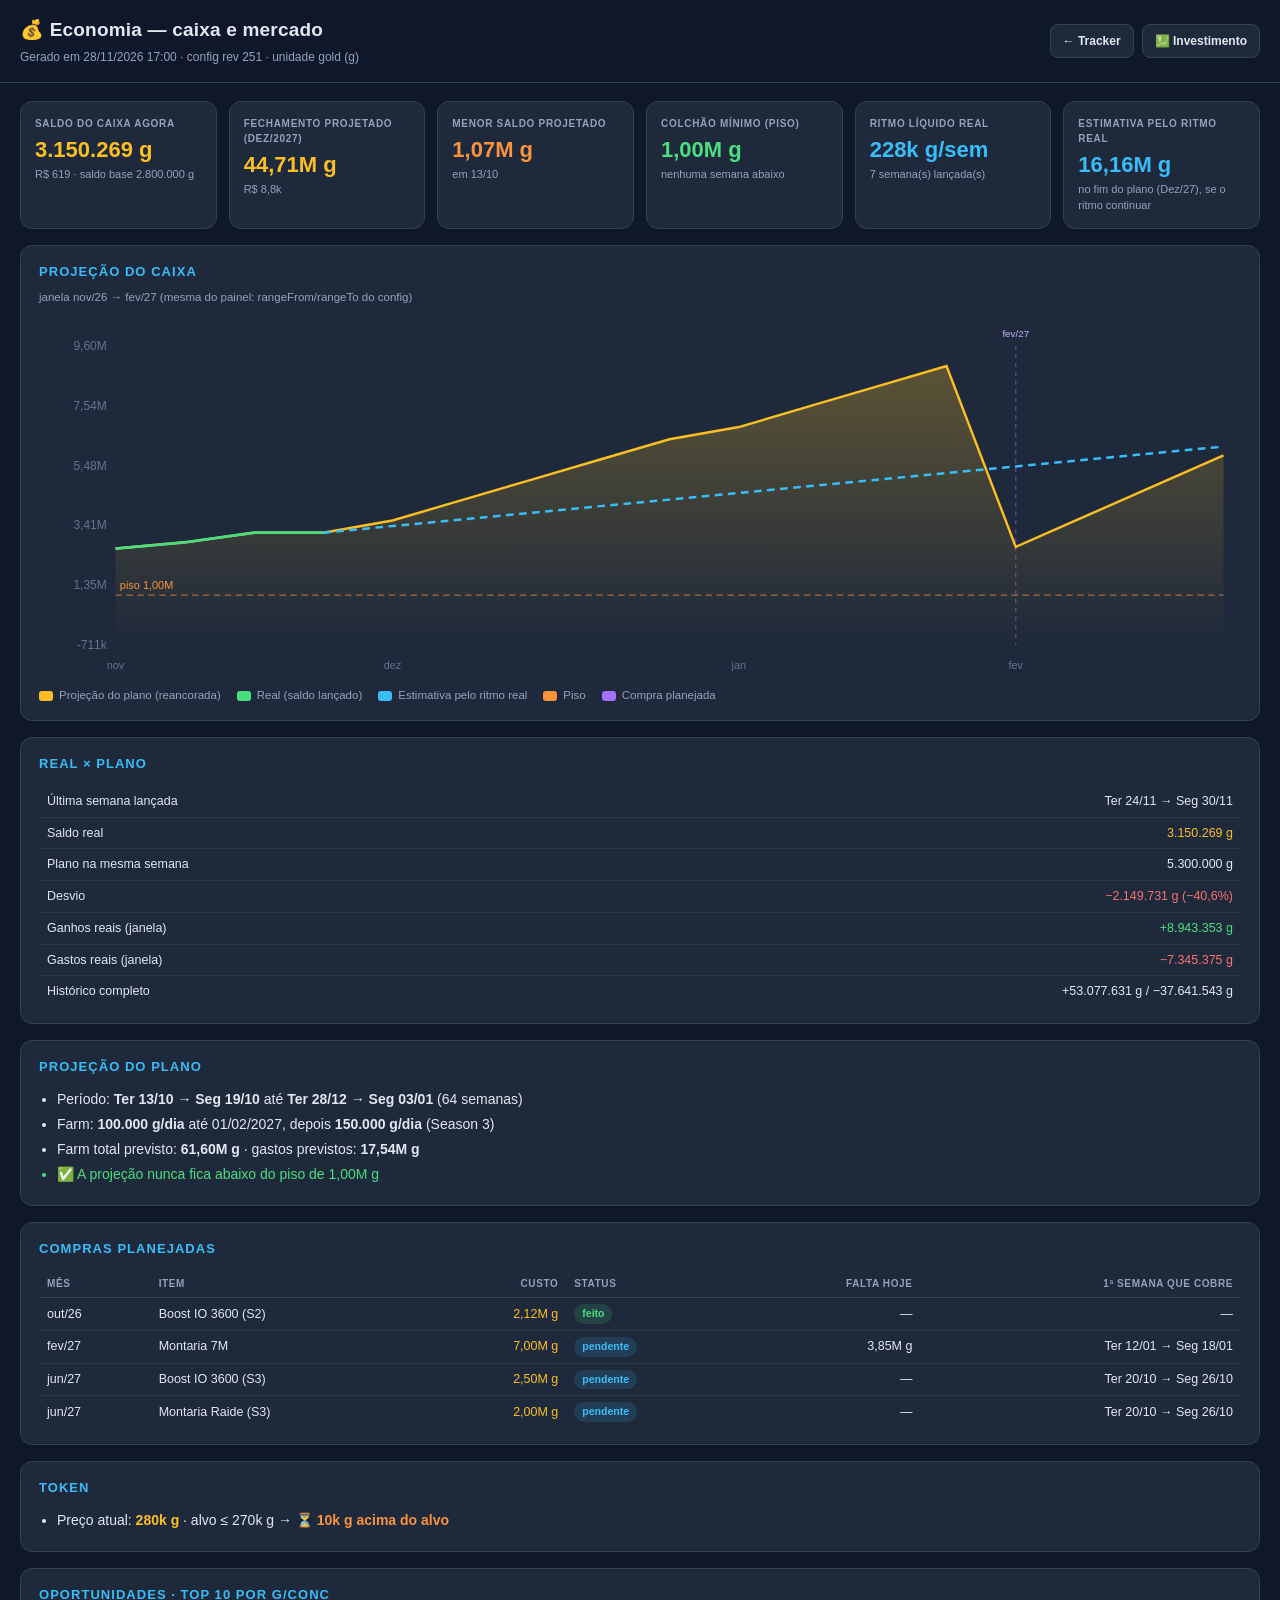
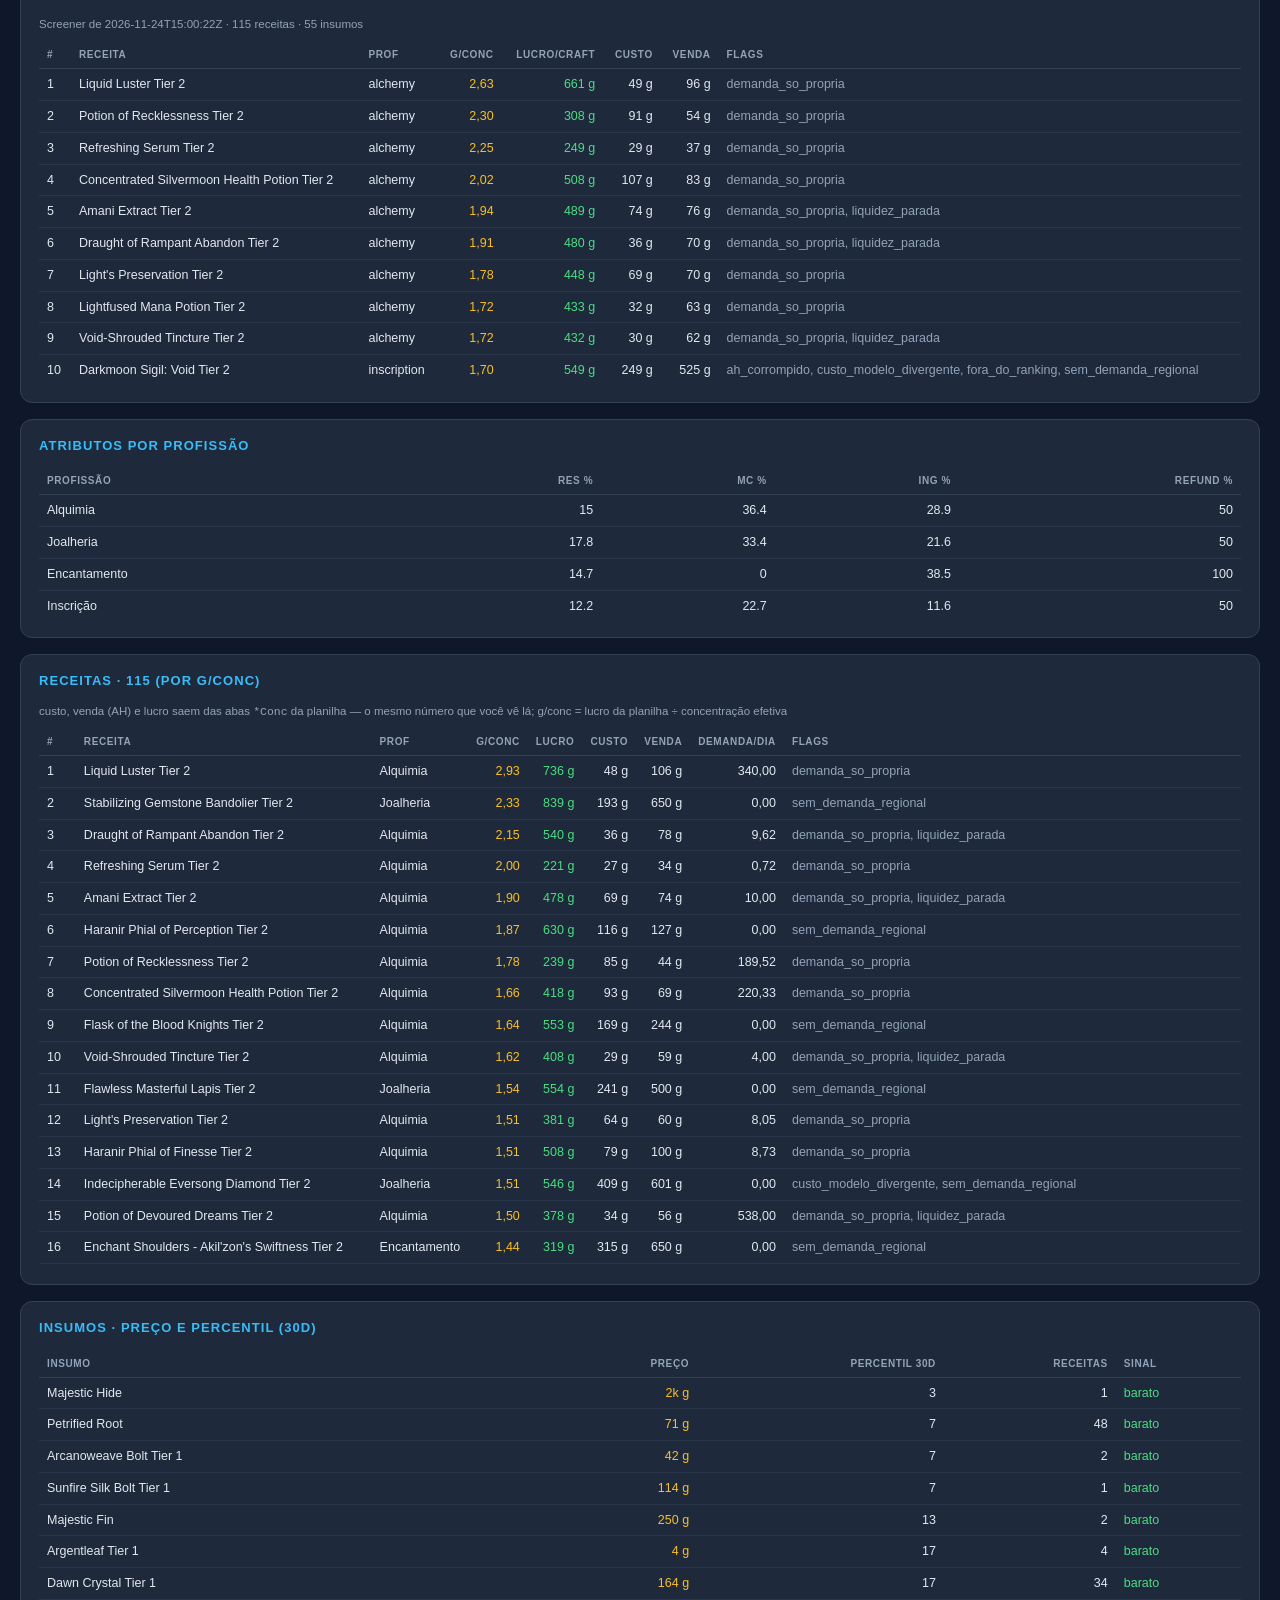
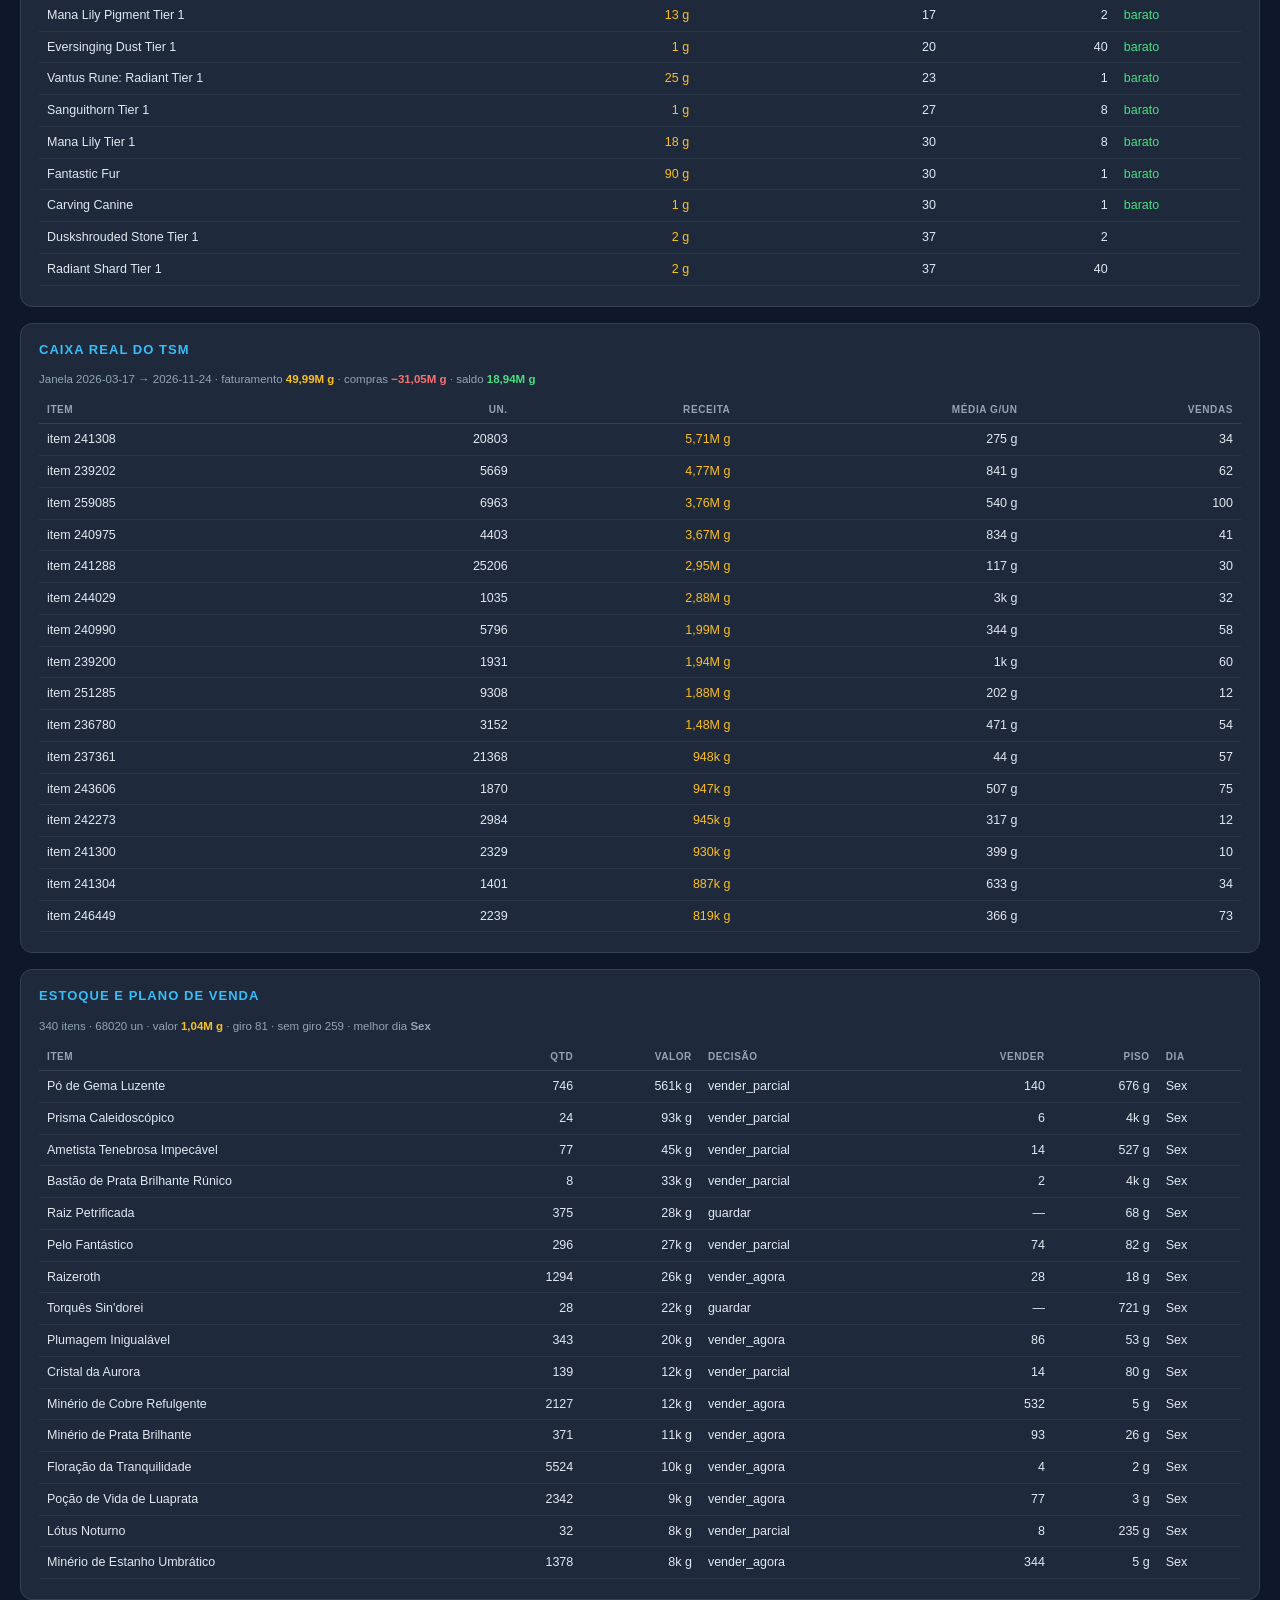
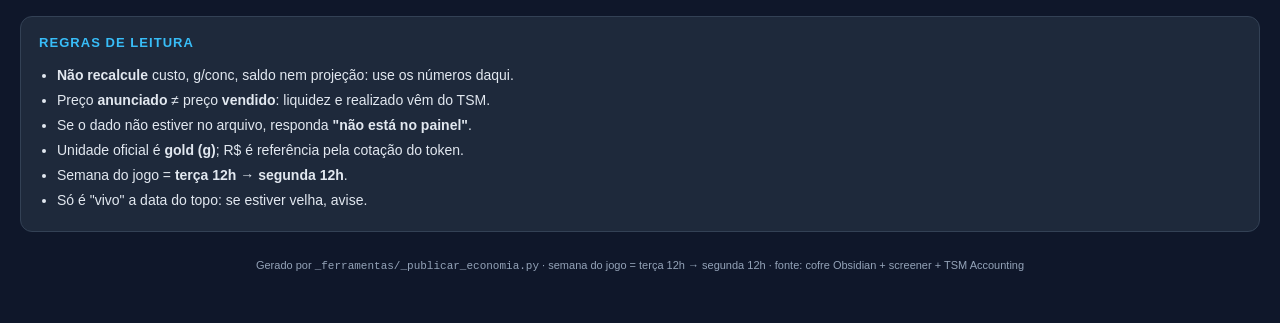
==== commit 0edda3e7: "economia: atualiza painel (28/11 17:00)" ====
--- a/economia.html
+++ b/economia.html
@@ -54,18 +54,18 @@
 footer{color:var(--dim);font-size:11px;text-align:center;margin-top:24px;line-height:1.7}
 </style></head><body>
 <header><div><h1>💰 Economia — caixa e mercado</h1>
-<div class="sub">Gerado em 28/11/2026 16:00 · config rev 251 · unidade gold (g)</div></div>
+<div class="sub">Gerado em 28/11/2026 17:00 · config rev 251 · unidade gold (g)</div></div>
 <nav><a href="index.html">← Tracker</a><a href="investimento.html">💹 Investimento</a></nav></header>
 <main>
-<section class="kpis"><div class="kpi"><div class="l">Saldo do caixa agora</div><div class="v gold">3.150.269 g</div><div class="n">R$ 506 · saldo base 2.800.000 g</div></div><div class="kpi"><div class="l">Fechamento projetado (Dez/2027)</div><div class="v gold">43,90M g</div><div class="n">R$ 7,0k</div></div><div class="kpi"><div class="l">Menor saldo projetado</div><div class="v warn">1,07M g</div><div class="n">em 13/10</div></div><div class="kpi"><div class="l">Colchão mínimo (piso)</div><div class="v pos">1,00M g</div><div class="n">nenhuma semana abaixo</div></div><div class="kpi"><div class="l">Ritmo líquido real</div><div class="v sky">228k g/sem</div><div class="n">7 semana(s) lançada(s)</div></div><div class="kpi"><div class="l">Estimativa pelo ritmo real</div><div class="v sky">16,16M g</div><div class="n">no fim do plano (Dez/27), se o ritmo continuar</div></div></section>
-<section class="card"><h2>Projeção do caixa</h2><div style="color:var(--dim);font-size:11.5px;margin:-4px 0 10px">janela nov/26 → fev/27 (mesma do painel: rangeFrom/rangeTo do config)</div><svg viewBox="0 0 1100 330" class="chart" role="img" aria-label="projeção do caixa"><defs><linearGradient id="gproj" x1="0" y1="0" x2="0" y2="1"><stop offset="0" stop-color="#fbbf24" stop-opacity=".28"/><stop offset="1" stop-color="#fbbf24" stop-opacity="0"/></linearGradient></defs><line x1="70" y1="300.0" x2="1084" y2="300.0" stroke="#1e293b"/><text x="62" y="304.0" fill="#64748b" font-size="11" text-anchor="end">-701k</text><line x1="70" y1="245.2" x2="1084" y2="245.2" stroke="#1e293b"/><text x="62" y="249.2" fill="#64748b" font-size="11" text-anchor="end">1,33M</text><line x1="70" y1="190.4" x2="1084" y2="190.4" stroke="#1e293b"/><text x="62" y="194.4" fill="#64748b" font-size="11" text-anchor="end">3,37M</text><line x1="70" y1="135.6" x2="1084" y2="135.6" stroke="#1e293b"/><text x="62" y="139.6" fill="#64748b" font-size="11" text-anchor="end">5,40M</text><line x1="70" y1="80.8" x2="1084" y2="80.8" stroke="#1e293b"/><text x="62" y="84.8" fill="#64748b" font-size="11" text-anchor="end">7,43M</text><line x1="70" y1="26.0" x2="1084" y2="26.0" stroke="#1e293b"/><text x="62" y="30.0" fill="#64748b" font-size="11" text-anchor="end">9,47M</text><line x1="70" y1="254.2" x2="1084" y2="254.2" stroke="#fb923c" stroke-dasharray="6 4" opacity=".6"/><text x="74" y="248.2" fill="#fb923c" font-size="10">piso 1,00M</text><line x1="893.9" y1="26" x2="893.9" y2="300" stroke="#a371f7" stroke-dasharray="4 4" opacity=".55"/><text x="893.9" y="18" fill="#c4b5fd" font-size="9" text-anchor="middle">fev/27</text><polygon points="70,300.0 70.0,211.0 133.4,205.2 196.8,196.2 260.1,196.2 323.5,186.6 386.9,167.7 450.2,148.8 513.6,130.0 577.0,111.1 640.4,101.5 703.8,82.6 767.1,63.8 830.5,44.9 893.9,214.5 957.2,186.2 1020.6,157.9 1084.0,129.6 1084.0,300.0" fill="url(#gproj)"/><polyline points="70.0,211.0 133.4,205.2 196.8,196.2 260.1,196.2 323.5,186.6 386.9,167.7 450.2,148.8 513.6,130.0 577.0,111.1 640.4,101.5 703.8,82.6 767.1,63.8 830.5,44.9 893.9,214.5 957.2,186.2 1020.6,157.9 1084.0,129.6" fill="none" stroke="#fbbf24" stroke-width="2.2"/><polyline points="70.0,211.0 133.4,205.2 196.8,196.2 260.1,196.2" fill="none" stroke="#4ade80" stroke-width="2.6"/><polyline points="260.1,196.2 323.5,190.1 386.9,183.9 450.2,177.8 513.6,171.6 577.0,165.4 640.4,159.3 703.8,153.1 767.1,147.0 830.5,140.8 893.9,134.7 957.2,128.5 1020.6,122.4 1084.0,116.2" fill="none" stroke="#38bdf8" stroke-width="2.2" stroke-dasharray="7 5"/><text x="70.0" y="322" fill="#64748b" font-size="10" text-anchor="middle">nov</text><text x="323.5" y="322" fill="#64748b" font-size="10" text-anchor="middle">dez</text><text x="640.4" y="322" fill="#64748b" font-size="10" text-anchor="middle">jan</text><text x="893.9" y="322" fill="#64748b" font-size="10" text-anchor="middle">fev</text></svg><div class="legend"><span><i style="background:#fbbf24"></i>Projeção do plano (reancorada)</span><span><i style="background:#4ade80"></i>Real (saldo lançado)</span><span><i style="background:#38bdf8"></i>Estimativa pelo ritmo real</span><span><i style="background:#fb923c"></i>Piso</span><span><i style="background:#a371f7"></i>Compra planejada</span></div></section>
-<section class="card"><h2>Real × plano</h2><table><tr><td>Última semana lançada</td><td class="r">Ter 24/11 → Seg 30/11</td></tr><tr><td>Saldo real</td><td class="r gold">3.150.269 g</td></tr><tr><td>Plano na mesma semana</td><td class="r">5.237.426 g</td></tr><tr><td>Desvio</td><td class="r neg">−2.087.157 g (−39,9%)</td></tr><tr><td>Ganhos reais (janela)</td><td class="r pos">+8.943.353 g</td></tr><tr><td>Gastos reais (janela)</td><td class="r neg">−7.345.375 g</td></tr><tr><td>Histórico completo</td><td class="r">+53.077.631 g / −37.641.543 g</td></tr></table></section>
-<section class="card"><h2>Projeção do plano</h2><ul class="tight"><li>Período: <b>Ter 13/10 → Seg 19/10</b> até <b>Ter 28/12 → Seg 03/01</b> (64 semanas)</li><li>Farm: <b>100.000 g/dia</b> até 01/02/2027, depois <b>150.000 g/dia</b> (Season 3)</li><li>Farm total previsto: <b>61,60M g</b> · gastos previstos: <b>18,42M g</b></li><li class="pos">✅ A projeção nunca fica abaixo do piso de 1,00M g</li></ul></section>
+<section class="kpis"><div class="kpi"><div class="l">Saldo do caixa agora</div><div class="v gold">3.150.269 g</div><div class="n">R$ 619 · saldo base 2.800.000 g</div></div><div class="kpi"><div class="l">Fechamento projetado (Dez/2027)</div><div class="v gold">44,71M g</div><div class="n">R$ 8,8k</div></div><div class="kpi"><div class="l">Menor saldo projetado</div><div class="v warn">1,07M g</div><div class="n">em 13/10</div></div><div class="kpi"><div class="l">Colchão mínimo (piso)</div><div class="v pos">1,00M g</div><div class="n">nenhuma semana abaixo</div></div><div class="kpi"><div class="l">Ritmo líquido real</div><div class="v sky">228k g/sem</div><div class="n">7 semana(s) lançada(s)</div></div><div class="kpi"><div class="l">Estimativa pelo ritmo real</div><div class="v sky">16,16M g</div><div class="n">no fim do plano (Dez/27), se o ritmo continuar</div></div></section>
+<section class="card"><h2>Projeção do caixa</h2><div style="color:var(--dim);font-size:11.5px;margin:-4px 0 10px">janela nov/26 → fev/27 (mesma do painel: rangeFrom/rangeTo do config)</div><svg viewBox="0 0 1100 330" class="chart" role="img" aria-label="projeção do caixa"><defs><linearGradient id="gproj" x1="0" y1="0" x2="0" y2="1"><stop offset="0" stop-color="#fbbf24" stop-opacity=".28"/><stop offset="1" stop-color="#fbbf24" stop-opacity="0"/></linearGradient></defs><line x1="70" y1="300.0" x2="1084" y2="300.0" stroke="#1e293b"/><text x="62" y="304.0" fill="#64748b" font-size="11" text-anchor="end">-711k</text><line x1="70" y1="245.2" x2="1084" y2="245.2" stroke="#1e293b"/><text x="62" y="249.2" fill="#64748b" font-size="11" text-anchor="end">1,35M</text><line x1="70" y1="190.4" x2="1084" y2="190.4" stroke="#1e293b"/><text x="62" y="194.4" fill="#64748b" font-size="11" text-anchor="end">3,41M</text><line x1="70" y1="135.6" x2="1084" y2="135.6" stroke="#1e293b"/><text x="62" y="139.6" fill="#64748b" font-size="11" text-anchor="end">5,48M</text><line x1="70" y1="80.8" x2="1084" y2="80.8" stroke="#1e293b"/><text x="62" y="84.8" fill="#64748b" font-size="11" text-anchor="end">7,54M</text><line x1="70" y1="26.0" x2="1084" y2="26.0" stroke="#1e293b"/><text x="62" y="30.0" fill="#64748b" font-size="11" text-anchor="end">9,60M</text><line x1="70" y1="254.5" x2="1084" y2="254.5" stroke="#fb923c" stroke-dasharray="6 4" opacity=".6"/><text x="74" y="248.5" fill="#fb923c" font-size="10">piso 1,00M</text><line x1="893.9" y1="26" x2="893.9" y2="300" stroke="#a371f7" stroke-dasharray="4 4" opacity=".55"/><text x="893.9" y="18" fill="#c4b5fd" font-size="9" text-anchor="middle">fev/27</text><polygon points="70,300.0 70.0,211.9 133.4,206.2 196.8,197.4 260.1,197.4 323.5,186.2 386.9,167.6 450.2,149.0 513.6,130.4 577.0,111.9 640.4,100.7 703.8,82.1 767.1,63.5 830.5,44.9 893.9,210.4 957.2,182.5 1020.6,154.6 1084.0,126.7 1084.0,300.0" fill="url(#gproj)"/><polyline points="70.0,211.9 133.4,206.2 196.8,197.4 260.1,197.4 323.5,186.2 386.9,167.6 450.2,149.0 513.6,130.4 577.0,111.9 640.4,100.7 703.8,82.1 767.1,63.5 830.5,44.9 893.9,210.4 957.2,182.5 1020.6,154.6 1084.0,126.7" fill="none" stroke="#fbbf24" stroke-width="2.2"/><polyline points="70.0,211.9 133.4,206.2 196.8,197.4 260.1,197.4" fill="none" stroke="#4ade80" stroke-width="2.6"/><polyline points="260.1,197.4 323.5,191.3 386.9,185.3 450.2,179.2 513.6,173.1 577.0,167.1 640.4,161.0 703.8,154.9 767.1,148.9 830.5,142.8 893.9,136.8 957.2,130.7 1020.6,124.6 1084.0,118.6" fill="none" stroke="#38bdf8" stroke-width="2.2" stroke-dasharray="7 5"/><text x="70.0" y="322" fill="#64748b" font-size="10" text-anchor="middle">nov</text><text x="323.5" y="322" fill="#64748b" font-size="10" text-anchor="middle">dez</text><text x="640.4" y="322" fill="#64748b" font-size="10" text-anchor="middle">jan</text><text x="893.9" y="322" fill="#64748b" font-size="10" text-anchor="middle">fev</text></svg><div class="legend"><span><i style="background:#fbbf24"></i>Projeção do plano (reancorada)</span><span><i style="background:#4ade80"></i>Real (saldo lançado)</span><span><i style="background:#38bdf8"></i>Estimativa pelo ritmo real</span><span><i style="background:#fb923c"></i>Piso</span><span><i style="background:#a371f7"></i>Compra planejada</span></div></section>
+<section class="card"><h2>Real × plano</h2><table><tr><td>Última semana lançada</td><td class="r">Ter 24/11 → Seg 30/11</td></tr><tr><td>Saldo real</td><td class="r gold">3.150.269 g</td></tr><tr><td>Plano na mesma semana</td><td class="r">5.300.000 g</td></tr><tr><td>Desvio</td><td class="r neg">−2.149.731 g (−40,6%)</td></tr><tr><td>Ganhos reais (janela)</td><td class="r pos">+8.943.353 g</td></tr><tr><td>Gastos reais (janela)</td><td class="r neg">−7.345.375 g</td></tr><tr><td>Histórico completo</td><td class="r">+53.077.631 g / −37.641.543 g</td></tr></table></section>
+<section class="card"><h2>Projeção do plano</h2><ul class="tight"><li>Período: <b>Ter 13/10 → Seg 19/10</b> até <b>Ter 28/12 → Seg 03/01</b> (64 semanas)</li><li>Farm: <b>100.000 g/dia</b> até 01/02/2027, depois <b>150.000 g/dia</b> (Season 3)</li><li>Farm total previsto: <b>61,60M g</b> · gastos previstos: <b>17,54M g</b></li><li class="pos">✅ A projeção nunca fica abaixo do piso de 1,00M g</li></ul></section>
 <section class="card"><h2>Compras planejadas</h2><table><thead><tr><th>Mês</th><th>Item</th><th class="r">Custo</th><th>Status</th><th class="r">Falta hoje</th><th class="r">1ª semana que cobre</th></tr></thead><tbody><tr><td>out/26</td><td>Boost IO 3600 (S2)</td><td class="r gold">2,12M g</td><td><span class="pill ok">feito</span></td><td class="r">—</td><td class="r">—</td></tr><tr><td>fev/27</td><td>Montaria 7M</td><td class="r gold">7,00M g</td><td><span class="pill pend">pendente</span></td><td class="r">3,85M g</td><td class="r">Ter 12/01 → Seg 18/01</td></tr><tr><td>jun/27</td><td>Boost IO 3600 (S3)</td><td class="r gold">2,50M g</td><td><span class="pill pend">pendente</span></td><td class="r">—</td><td class="r">Ter 20/10 → Seg 26/10</td></tr><tr><td>jun/27</td><td>Montaria Raide (S3)</td><td class="r gold">2,00M g</td><td><span class="pill pend">pendente</span></td><td class="r">—</td><td class="r">Ter 20/10 → Seg 26/10</td></tr></tbody></table></section>
-<section class="card"><h2>Token</h2><ul class="tight"><li>Preço atual: <b class="gold">343k g</b> · alvo ≤ 270k g → <b class="warn">⏳ 73k g acima do alvo</b></li></ul></section>
+<section class="card"><h2>Token</h2><ul class="tight"><li>Preço atual: <b class="gold">280k g</b> · alvo ≤ 270k g → <b class="warn">⏳ 10k g acima do alvo</b></li></ul></section>
 <section class="card"><h2>Oportunidades · top 10 por g/conc</h2><div class="sub" style="color:var(--dim);font-size:11.5px;margin-bottom:8px">Screener de 2026-11-24T15:00:22Z · 115 receitas · 55 insumos</div><table><thead><tr><th>#</th><th>Receita</th><th>Prof</th><th class="r">g/conc</th><th class="r">lucro/craft</th><th class="r">custo</th><th class="r">venda</th><th>flags</th></tr></thead><tbody><tr><td>1</td><td>Liquid Luster Tier 2</td><td>alchemy</td><td class="r gold">2,63</td><td class="r pos">661 g</td><td class="r">49 g</td><td class="r">96 g</td><td class="dim">demanda_so_propria</td></tr><tr><td>2</td><td>Potion of Recklessness Tier 2</td><td>alchemy</td><td class="r gold">2,30</td><td class="r pos">308 g</td><td class="r">91 g</td><td class="r">54 g</td><td class="dim">demanda_so_propria</td></tr><tr><td>3</td><td>Refreshing Serum Tier 2</td><td>alchemy</td><td class="r gold">2,25</td><td class="r pos">249 g</td><td class="r">29 g</td><td class="r">37 g</td><td class="dim">demanda_so_propria</td></tr><tr><td>4</td><td>Concentrated Silvermoon Health Potion Tier 2</td><td>alchemy</td><td class="r gold">2,02</td><td class="r pos">508 g</td><td class="r">107 g</td><td class="r">83 g</td><td class="dim">demanda_so_propria</td></tr><tr><td>5</td><td>Amani Extract Tier 2</td><td>alchemy</td><td class="r gold">1,94</td><td class="r pos">489 g</td><td class="r">74 g</td><td class="r">76 g</td><td class="dim">demanda_so_propria, liquidez_parada</td></tr><tr><td>6</td><td>Draught of Rampant Abandon Tier 2</td><td>alchemy</td><td class="r gold">1,91</td><td class="r pos">480 g</td><td class="r">36 g</td><td class="r">70 g</td><td class="dim">demanda_so_propria, liquidez_parada</td></tr><tr><td>7</td><td>Light&#x27;s Preservation Tier 2</td><td>alchemy</td><td class="r gold">1,78</td><td class="r pos">448 g</td><td class="r">69 g</td><td class="r">70 g</td><td class="dim">demanda_so_propria</td></tr><tr><td>8</td><td>Lightfused Mana Potion Tier 2</td><td>alchemy</td><td class="r gold">1,72</td><td class="r pos">433 g</td><td class="r">32 g</td><td class="r">63 g</td><td class="dim">demanda_so_propria</td></tr><tr><td>9</td><td>Void-Shrouded Tincture Tier 2</td><td>alchemy</td><td class="r gold">1,72</td><td class="r pos">432 g</td><td class="r">30 g</td><td class="r">62 g</td><td class="dim">demanda_so_propria, liquidez_parada</td></tr><tr><td>10</td><td>Darkmoon Sigil: Void Tier 2</td><td>inscription</td><td class="r gold">1,70</td><td class="r pos">549 g</td><td class="r">249 g</td><td class="r">525 g</td><td class="dim">ah_corrompido, custo_modelo_divergente, fora_do_ranking, sem_demanda_regional</td></tr></tbody></table></section>
 <section class="card"><h2>Atributos por profissão</h2><table><thead><tr><th>Profissão</th><th class="r">Res %</th><th class="r">MC %</th><th class="r">Ing %</th><th class="r">Refund %</th></tr></thead><tbody><tr><td>Alquimia</td><td class="r">15</td><td class="r">36.4</td><td class="r">28.9</td><td class="r">50</td></tr><tr><td>Joalheria</td><td class="r">17.8</td><td class="r">33.4</td><td class="r">21.6</td><td class="r">50</td></tr><tr><td>Encantamento</td><td class="r">14.7</td><td class="r">0</td><td class="r">38.5</td><td class="r">100</td></tr><tr><td>Inscrição</td><td class="r">12.2</td><td class="r">22.7</td><td class="r">11.6</td><td class="r">50</td></tr></tbody></table></section>
-<section class="card"><h2>Receitas · 115 (por g/conc)</h2><div class="dim" style="font-size:11.5px;margin-bottom:8px">custo, venda (AH) e lucro saem das abas <code>*Conc</code> da planilha — o mesmo número que você vê lá; g/conc = lucro da planilha ÷ concentração efetiva</div><div class="tbl-scroll"><table><thead><tr><th>#</th><th>Receita</th><th>Prof</th><th class="r">g/conc</th><th class="r">lucro</th><th class="r">custo</th><th class="r">venda</th><th class="r">demanda/dia</th><th>flags</th></tr></thead><tbody><tr><td>1</td><td>Liquid Luster Tier 2</td><td>Alquimia</td><td class="r gold">2,92</td><td class="r pos">736 g</td><td class="r">48 g</td><td class="r">106 g</td><td class="r">340,00</td><td class="dim">demanda_so_propria</td></tr><tr><td>2</td><td>Stabilizing Gemstone Bandolier Tier 2</td><td>Joalheria</td><td class="r gold">2,33</td><td class="r pos">839 g</td><td class="r">193 g</td><td class="r">650 g</td><td class="r">0,00</td><td class="dim">sem_demanda_regional</td></tr><tr><td>3</td><td>Draught of Rampant Abandon Tier 2</td><td>Alquimia</td><td class="r gold">2,15</td><td class="r pos">540 g</td><td class="r">35 g</td><td class="r">78 g</td><td class="r">9,62</td><td class="dim">demanda_so_propria, liquidez_parada</td></tr><tr><td>4</td><td>Refreshing Serum Tier 2</td><td>Alquimia</td><td class="r gold">2,00</td><td class="r pos">220 g</td><td class="r">28 g</td><td class="r">34 g</td><td class="r">0,72</td><td class="dim">demanda_so_propria</td></tr><tr><td>5</td><td>Amani Extract Tier 2</td><td>Alquimia</td><td class="r gold">1,90</td><td class="r pos">477 g</td><td class="r">69 g</td><td class="r">74 g</td><td class="r">10,00</td><td class="dim">demanda_so_propria, liquidez_parada</td></tr><tr><td>6</td><td>Haranir Phial of Perception Tier 2</td><td>Alquimia</td><td class="r gold">1,87</td><td class="r pos">629 g</td><td class="r">117 g</td><td class="r">127 g</td><td class="r">0,00</td><td class="dim">sem_demanda_regional</td></tr><tr><td>7</td><td>Potion of Recklessness Tier 2</td><td>Alquimia</td><td class="r gold">1,78</td><td class="r pos">239 g</td><td class="r">85 g</td><td class="r">44 g</td><td class="r">189,52</td><td class="dim">demanda_so_propria</td></tr><tr><td>8</td><td>Concentrated Silvermoon Health Potion Tier 2</td><td>Alquimia</td><td class="r gold">1,67</td><td class="r pos">421 g</td><td class="r">97 g</td><td class="r">70 g</td><td class="r">220,33</td><td class="dim">demanda_so_propria</td></tr><tr><td>9</td><td>Flask of the Blood Knights Tier 2</td><td>Alquimia</td><td class="r gold">1,63</td><td class="r pos">549 g</td><td class="r">173 g</td><td class="r">244 g</td><td class="r">0,00</td><td class="dim">sem_demanda_regional</td></tr><tr><td>10</td><td>Void-Shrouded Tincture Tier 2</td><td>Alquimia</td><td class="r gold">1,62</td><td class="r pos">408 g</td><td class="r">29 g</td><td class="r">59 g</td><td class="r">4,00</td><td class="dim">demanda_so_propria, liquidez_parada</td></tr><tr><td>11</td><td>Light&#x27;s Preservation Tier 2</td><td>Alquimia</td><td class="r gold">1,51</td><td class="r pos">380 g</td><td class="r">64 g</td><td class="r">60 g</td><td class="r">8,05</td><td class="dim">demanda_so_propria</td></tr><tr><td>12</td><td>Haranir Phial of Finesse Tier 2</td><td>Alquimia</td><td class="r gold">1,51</td><td class="r pos">509 g</td><td class="r">78 g</td><td class="r">100 g</td><td class="r">8,73</td><td class="dim">demanda_so_propria</td></tr><tr><td>13</td><td>Potion of Devoured Dreams Tier 2</td><td>Alquimia</td><td class="r gold">1,50</td><td class="r pos">378 g</td><td class="r">34 g</td><td class="r">56 g</td><td class="r">538,00</td><td class="dim">demanda_so_propria, liquidez_parada</td></tr><tr><td>14</td><td>Flask of Thalassian Resistance Tier 2</td><td>Alquimia</td><td class="r gold">1,38</td><td class="r pos">465 g</td><td class="r">253 g</td><td class="r">243 g</td><td class="r">0,00</td><td class="dim">sem_demanda_regional</td></tr><tr><td>15</td><td>Flask of the Shattered Sun Tier 2</td><td>Alquimia</td><td class="r gold">1,37</td><td class="r pos">462 g</td><td class="r">280 g</td><td class="r">251 g</td><td class="r">6,00</td><td class="dim">demanda_so_propria</td></tr><tr><td>16</td><td>Prismatic Focusing Iris Tier 2</td><td>Joalheria</td><td class="r gold">1,35</td><td class="r pos">486 g</td><td class="r">151 g</td><td class="r">401 g</td><td class="r">0,00</td><td class="dim">custo_modelo_divergente, sem_demanda_regional</td></tr><tr><td>17</td><td>Flask of the Magisters Tier 2</td><td>Alquimia</td><td class="r gold">1,31</td><td class="r pos">442 g</td><td class="r">168 g</td><td class="r">206 g</td><td class="r">0,00</td><td class="dim">sem_demanda_regional</td></tr><tr><td>18</td><td>Lightfused Mana Potion Tier 2</td><td>Alquimia</td><td class="r gold">1,29</td><td class="r pos">323 g</td><td class="r">31 g</td><td class="r">48 g</td><td class="r">1,83</td><td class="dim">demanda_so_propria</td></tr><tr><td>19</td><td>Silvermoon Health Potion Tier 2</td><td>Alquimia</td><td class="r gold">1,26</td><td class="r pos">317 g</td><td class="r">23 g</td><td class="r">46 g</td><td class="r">8,41</td><td class="dim">demanda_so_propria, liquidez_parada</td></tr><tr><td>20</td><td>Darkmoon Sigil: Blood Tier 2</td><td>Inscrição</td><td class="r gold">1,18</td><td class="r pos">382 g</td><td class="r">226 g</td><td class="r">400 g</td><td class="r">0,00</td><td class="dim">custo_modelo_divergente, sem_demanda_regional</td></tr><tr><td>21</td><td>Haranir Phial of Ingenuity Tier 2</td><td>Alquimia</td><td class="r gold">1,16</td><td class="r pos">390 g</td><td class="r">33 g</td><td class="r">72 g</td><td class="r">0,00</td><td class="dim">sem_demanda_regional</td></tr><tr><td>22</td><td>Light&#x27;s Potential Tier 2</td><td>Alquimia</td><td class="r gold">1,16</td><td class="r pos">293 g</td><td class="r">76 g</td><td class="r">50 g</td><td class="r">111,81</td><td class="dim">demanda_so_propria</td></tr><tr><td>23</td><td>Indecipherable Eversong Diamond Tier 2</td><td>Joalheria</td><td class="r gold">1,11</td><td class="r pos">401 g</td><td class="r">395 g</td><td class="r">501 g</td><td class="r">0,00</td><td class="dim">custo_modelo_divergente, sem_demanda_regional</td></tr><tr><td>24</td><td>Stoic Eversong Diamond Tier 2</td><td>Joalheria</td><td class="r gold">1,08</td><td class="r pos">390 g</td><td class="r">395 g</td><td class="r">494 g</td><td class="r">0,00</td><td class="dim">custo_modelo_divergente, sem_demanda_regional</td></tr><tr><td>25</td><td>Flawless Versatile Amethyst Tier 2</td><td>Joalheria</td><td class="r gold">1,01</td><td class="r pos">364 g</td><td class="r">230 g</td><td class="r">374 g</td><td class="r">0,00</td><td class="dim">sem_demanda_regional</td></tr><tr><td>26</td><td>Darkmoon Sigil: Hunt Tier 2</td><td>Inscrição</td><td class="r gold">0,99</td><td class="r pos">319 g</td><td class="r">244 g</td><td class="r">371 g</td><td class="r">0,00</td><td class="dim">ah_corrompido, custo_modelo_divergente, fora_do_ranking, sem_demanda_regional</td></tr><tr><td>27</td><td>Flawless Versatile Peridot Tier 2</td><td>Joalheria</td><td class="r gold">0,93</td><td class="r pos">334 g</td><td class="r">236 g</td><td class="r">359 g</td><td class="r">0,00</td><td class="dim">sem_demanda_regional</td></tr><tr><td>28</td><td>Kaleidoscopic Prism Tier 2</td><td>Joalheria</td><td class="r gold">0,90</td><td class="r pos">259 g</td><td class="r">467 g</td><td class="r">457 g</td><td class="r">21,30</td><td class="dim">demanda_so_propria</td></tr><tr><td>29</td><td>Flawless Masterful Peridot Tier 2</td><td>Joalheria</td><td class="r gold">0,89</td><td class="r pos">322 g</td><td class="r">236 g</td><td class="r">351 g</td><td class="r">0,00</td><td class="dim">sem_demanda_regional</td></tr><tr><td>30</td><td>Flawless Deadly Peridot Tier 2</td><td>Joalheria</td><td class="r gold">0,87</td><td class="r pos">315 g</td><td class="r">236 g</td><td class="r">347 g</td><td class="r">0,00</td><td class="dim">sem_demanda_regional</td></tr><tr><td>31</td><td>Darkmoon Sigil: Rot Tier 2</td><td>Inscrição</td><td class="r gold">0,84</td><td class="r pos">270 g</td><td class="r">251 g</td><td class="r">343 g</td><td class="r">0,00</td><td class="dim">custo_modelo_divergente, sem_demanda_regional</td></tr><tr><td>32</td><td>Flawless Quick Amethyst Tier 2</td><td>Joalheria</td><td class="r gold">0,84</td><td class="r pos">304 g</td><td class="r">230 g</td><td class="r">336 g</td><td class="r">4,00</td><td class="dim">demanda_so_propria</td></tr><tr><td>33</td><td>Alluring Nostrum Tier 2</td><td>Alquimia</td><td class="r gold">0,84</td><td class="r pos">211 g</td><td class="r">51 g</td><td class="r">35 g</td><td class="r">0,00</td><td class="dim">sem_demanda_regional</td></tr><tr><td>34</td><td>Flawless Deadly Garnet Tier 2</td><td>Joalheria</td><td class="r gold">0,82</td><td class="r pos">297 g</td><td class="r">236 g</td><td class="r">335 g</td><td class="r">0,00</td><td class="dim">sem_demanda_regional</td></tr><tr><td>35</td><td>Enlightenment Tonic Tier 2</td><td>Alquimia</td><td class="r gold">0,81</td><td class="r pos">90 g</td><td class="r">18 g</td><td class="r">15 g</td><td class="r">0,00</td><td class="dim">sem_demanda_regional</td></tr><tr><td>36</td><td>Sin&#x27;dorei Lens Tier 2</td><td>Joalheria</td><td class="r gold">0,81</td><td class="r pos">235 g</td><td class="r">50 g</td><td class="r">179 g</td><td class="r">1,50</td><td class="dim">demanda_so_propria</td></tr><tr><td>37</td><td>Enchant Helm - Empowered Hex of Leeching Tier 2</td><td>Encantamento</td><td class="r gold">0,81</td><td class="r pos">179 g</td><td class="r">401 g</td><td class="r">601 g</td><td class="r">0,00</td><td class="dim">sem_demanda_regional</td></tr><tr><td>38</td><td>Flawless Deadly Amethyst Tier 2</td><td>Joalheria</td><td class="r gold">0,80</td><td class="r pos">287 g</td><td class="r">230 g</td><td class="r">326 g</td><td class="r">10,00</td><td class="dim">demanda_so_propria, liquidez_parada</td></tr><tr><td>39</td><td>Enchant Boots - Shaladrassil&#x27;s Roots Tier 2</td><td>Encantamento</td><td class="r gold">0,79</td><td class="r pos">175 g</td><td class="r">521 g</td><td class="r">723 g</td><td class="r">4,23</td><td class="dim">demanda_so_propria</td></tr><tr><td>40</td><td>Thalassian Missive of the Harmonious Tier 2</td><td>Inscrição</td><td class="r gold">0,78</td><td class="r pos">238 g</td><td class="r">49 g</td><td class="r">189 g</td><td class="r">2,75</td><td class="dim">demanda_so_propria, liquidez_parada</td></tr><tr><td>41</td><td>Flawless Masterful Garnet Tier 2</td><td>Joalheria</td><td class="r gold">0,77</td><td class="r pos">279 g</td><td class="r">236 g</td><td class="r">324 g</td><td class="r">0,00</td><td class="dim">sem_demanda_regional</td></tr><tr><td>42</td><td>Flawless Quick Peridot Tier 2</td><td>Joalheria</td><td class="r gold">0,77</td><td class="r pos">277 g</td><td class="r">236 g</td><td class="r">323 g</td><td class="r">0,00</td><td class="dim">sem_demanda_regional</td></tr><tr><td>43</td><td>Enchant Weapon - Worldsoul Cradle Tier 2</td><td>Encantamento</td><td class="r gold">0,77</td><td class="r pos">170 g</td><td class="r">502 g</td><td class="r">699 g</td><td class="r">0,00</td><td class="dim">sem_demanda_regional</td></tr><tr><td>44</td><td>Flawless Masterful Amethyst Tier 2</td><td>Joalheria</td><td class="r gold">0,74</td><td class="r pos">266 g</td><td class="r">230 g</td><td class="r">312 g</td><td class="r">0,00</td><td class="dim">sem_demanda_regional</td></tr><tr><td>45</td><td>Flawless Deadly Lapis Tier 2</td><td>Joalheria</td><td class="r gold">0,74</td><td class="r pos">266 g</td><td class="r">235 g</td><td class="r">316 g</td><td class="r">0,00</td><td class="dim">sem_demanda_regional</td></tr><tr><td>46</td><td>Flawless Quick Lapis Tier 2</td><td>Joalheria</td><td class="r gold">0,73</td><td class="r pos">263 g</td><td class="r">235 g</td><td class="r">314 g</td><td class="r">2,00</td><td class="dim">demanda_so_propria, liquidez_parada</td></tr><tr><td>47</td><td>Sunglass Vial Tier 2</td><td>Joalheria</td><td class="r gold">0,72</td><td class="r pos">208 g</td><td class="r">31 g</td><td class="r">150 g</td><td class="r">22,36</td><td class="dim">demanda_so_propria</td></tr><tr><td>48</td><td>Enchant Tool - Amani Perception Tier 2</td><td>Encantamento</td><td class="r gold">0,72</td><td class="r pos">158 g</td><td class="r">423 g</td><td class="r">604 g</td><td class="r">0,62</td><td class="dim">demanda_so_propria, liquidez_parada</td></tr><tr><td>49</td><td>Powerful Eversong Diamond Tier 2</td><td>Joalheria</td><td class="r gold">0,71</td><td class="r pos">256 g</td><td class="r">395 g</td><td class="r">410 g</td><td class="r">0,00</td><td class="dim">custo_modelo_divergente, sem_demanda_regional</td></tr><tr><td>50</td><td>Darkmoon Sigil: Void Tier 2</td><td>Inscrição</td><td class="r gold">0,68</td><td class="r pos">220 g</td><td class="r">231 g</td><td class="r">297 g</td><td class="r">0,00</td><td class="dim">ah_corrompido, custo_modelo_divergente, fora_do_ranking, sem_demanda_regional</td></tr><tr><td>51</td><td>Flawless Versatile Garnet Tier 2</td><td>Joalheria</td><td class="r gold">0,66</td><td class="r pos">239 g</td><td class="r">236 g</td><td class="r">299 g</td><td class="r">6,00</td><td class="dim">demanda_so_propria</td></tr><tr><td>52</td><td>Flawless Quick Garnet Tier 2</td><td>Joalheria</td><td class="r gold">0,65</td><td class="r pos">235 g</td><td class="r">236 g</td><td class="r">297 g</td><td class="r">2,00</td><td class="dim">demanda_so_propria, liquidez_parada</td></tr><tr><td>53</td><td>Flawless Masterful Lapis Tier 2</td><td>Joalheria</td><td class="r gold">0,65</td><td class="r pos">233 g</td><td class="r">235 g</td><td class="r">295 g</td><td class="r">0,00</td><td class="dim">sem_demanda_regional</td></tr><tr><td>54</td><td>Telluric Eversong Diamond Tier 2</td><td>Joalheria</td><td class="r gold">0,62</td><td class="r pos">222 g</td><td class="r">395 g</td><td class="r">389 g</td><td class="r">0,00</td><td class="dim">custo_modelo_divergente, sem_demanda_regional</td></tr><tr><td>55</td><td>Enchant Shoulders - Akil&#x27;zon&#x27;s Swiftness Tier 2</td><td>Encantamento</td><td class="r gold">0,57</td><td class="r pos">127 g</td><td class="r">328 g</td><td class="r">472 g</td><td class="r">0,00</td><td class="dim">sem_demanda_regional</td></tr><tr><td>56</td><td>Flawless Versatile Lapis Tier 2</td><td>Joalheria</td><td class="r gold">0,55</td><td class="r pos">197 g</td><td class="r">235 g</td><td class="r">272 g</td><td class="r">0,00</td><td class="dim">sem_demanda_regional</td></tr><tr><td>57</td><td>Thalassian Missive of Ingenuity Tier 2</td><td>Inscrição</td><td class="r gold">0,53</td><td class="r pos">163 g</td><td class="r">50 g</td><td class="r">140 g</td><td class="r">0,00</td><td class="dim">sem_demanda_regional</td></tr><tr><td>58</td><td>Sienna Ink Tier 2</td><td>Inscrição</td><td class="r gold">0,50</td><td class="r pos">155 g</td><td class="r">83 g</td><td class="r">80 g</td><td class="r">0,00</td><td class="dim">sem_demanda_regional</td></tr><tr><td>59</td><td>Thalassian Missive of the Fireflash Tier 2</td><td>Inscrição</td><td class="r gold">0,49</td><td class="r pos">150 g</td><td class="r">50 g</td><td class="r">131 g</td><td class="r">6,00</td><td class="dim">demanda_so_propria, liquidez_parada</td></tr><tr><td>60</td><td>Thalassian Missive of the Feverflare Tier 2</td><td>Inscrição</td><td class="r gold">0,45</td><td class="r pos">137 g</td><td class="r">50 g</td><td class="r">123 g</td><td class="r">1,60</td><td class="dim">demanda_so_propria, liquidez_parada</td></tr><tr><td>61</td><td>Thalassian Missive of Crafting Speed Tier 2</td><td>Inscrição</td><td class="r gold">0,43</td><td class="r pos">133 g</td><td class="r">50 g</td><td class="r">120 g</td><td class="r">0,00</td><td class="dim">sem_demanda_regional</td></tr><tr><td>62</td><td>Thalassian Missive of Perception Tier 2</td><td>Inscrição</td><td class="r gold">0,43</td><td class="r pos">132 g</td><td class="r">50 g</td><td class="r">119 g</td><td class="r">0,00</td><td class="dim">sem_demanda_regional</td></tr><tr><td>63</td><td>Thalassian Missive of the Aurora Tier 2</td><td>Inscrição</td><td class="r gold">0,43</td><td class="r pos">133 g</td><td class="r">50 g</td><td class="r">120 g</td><td class="r">3,25</td><td class="dim">demanda_so_propria, liquidez_parada</td></tr><tr><td>64</td><td>Enchant Weapon - Acuity of the Ren&#x27;dorei Tier 2</td><td>Encantamento</td><td class="r gold">0,43</td><td class="r pos">94 g</td><td class="r">626 g</td><td class="r">753 g</td><td class="r">6,24</td><td class="dim">demanda_so_propria</td></tr><tr><td>65</td><td>Thalassian Missive of the Quickblade Tier 2</td><td>Inscrição</td><td class="r gold">0,42</td><td class="r pos">128 g</td><td class="r">49 g</td><td class="r">117 g</td><td class="r">0,00</td><td class="dim">sem_demanda_regional</td></tr><tr><td>66</td><td>Thalassian Missive of the Peerless Tier 2</td><td>Inscrição</td><td class="r gold">0,42</td><td class="r pos">129 g</td><td class="r">49 g</td><td class="r">118 g</td><td class="r">6,50</td><td class="dim">demanda_so_propria, liquidez_parada</td></tr><tr><td>67</td><td>Contract: The Hara&#x27;ti Tier 2</td><td>Inscrição</td><td class="r gold">0,41</td><td class="r pos">166 g</td><td class="r">27 g</td><td class="r">127 g</td><td class="r">0,00</td><td class="dim">sem_demanda_regional</td></tr><tr><td>68</td><td>Munsell Ink Tier 2</td><td>Inscrição</td><td class="r gold">0,41</td><td class="r pos">129 g</td><td class="r">62 g</td><td class="r">64 g</td><td class="r">0,80</td><td class="dim">demanda_so_propria</td></tr><tr><td>69</td><td>Enchant Tool - Amani Resourcefulness Tier 2</td><td>Encantamento</td><td class="r gold">0,40</td><td class="r pos">89 g</td><td class="r">423 g</td><td class="r">534 g</td><td class="r">0,00</td><td class="dim">sem_demanda_regional</td></tr><tr><td>70</td><td>Thalassian Missive of Deftness Tier 2</td><td>Inscrição</td><td class="r gold">0,40</td><td class="r pos">124 g</td><td class="r">50 g</td><td class="r">114 g</td><td class="r">0,00</td><td class="dim">sem_demanda_regional</td></tr><tr><td>71</td><td>Enchant Chest - Mark of the Magister Tier 2</td><td>Encantamento</td><td class="r gold">0,38</td><td class="r pos">85 g</td><td class="r">473 g</td><td class="r">583 g</td><td class="r">0,00</td><td class="dim">sem_demanda_regional</td></tr><tr><td>72</td><td>Enchant Boots - Farstrider&#x27;s Hunt Tier 2</td><td>Encantamento</td><td class="r gold">0,37</td><td class="r pos">81 g</td><td class="r">303 g</td><td class="r">400 g</td><td class="r">0,00</td><td class="dim">sem_demanda_regional</td></tr><tr><td>73</td><td>Enchant Weapon - Rite of the Hash&#x27;ey Tier 2</td><td>Encantamento</td><td class="r gold">0,37</td><td class="r pos">81 g</td><td class="r">528 g</td><td class="r">637 g</td><td class="r">0,00</td><td class="dim">sem_demanda_regional</td></tr><tr><td>74</td><td>Enchant Helm - Empowered Rune of Avoidance Tier 2</td><td>Encantamento</td><td class="r gold">0,36</td><td class="r pos">79 g</td><td class="r">399 g</td><td class="r">499 g</td><td class="r">0,00</td><td class="dim">sem_demanda_regional</td></tr><tr><td>75</td><td>Enchant Ring - Nature&#x27;s Fury Tier 2</td><td>Encantamento</td><td class="r gold">0,36</td><td class="r pos">80 g</td><td class="r">241 g</td><td class="r">333 g</td><td class="r">0,00</td><td class="dim">sem_demanda_regional</td></tr><tr><td>76</td><td>Contract: The Singularity Tier 2</td><td>Inscrição</td><td class="r gold">0,35</td><td class="r pos">142 g</td><td class="r">26 g</td><td class="r">110 g</td><td class="r">0,00</td><td class="dim">ah_corrompido, fora_do_ranking, sem_demanda_regional, sem_estoque_agora</td></tr><tr><td>77</td><td>Soul Cipher Tier 2</td><td>Inscrição</td><td class="r gold">0,35</td><td class="r pos">106 g</td><td class="r">27 g</td><td class="r">60 g</td><td class="r">0,00</td><td class="dim">sem_demanda_regional</td></tr><tr><td>78</td><td>Thalassian Missive of Finesse Tier 2</td><td>Inscrição</td><td class="r gold">0,34</td><td class="r pos">103 g</td><td class="r">50 g</td><td class="r">101 g</td><td class="r">0,00</td><td class="dim">sem_demanda_regional</td></tr><tr><td>79</td><td>Thalassian Missive of Resourcefulness Tier 2</td><td>Inscrição</td><td class="r gold">0,34</td><td class="r pos">102 g</td><td class="r">50 g</td><td class="r">100 g</td><td class="r">0,00</td><td class="dim">sem_demanda_regional</td></tr><tr><td>80</td><td>Potion of Zealotry Tier 2</td><td>Alquimia</td><td class="r gold">0,33</td><td class="r pos">82 g</td><td class="r">170 g</td><td class="r">34 g</td><td class="r">8,00</td><td class="dim">demanda_so_propria, liquidez_parada</td></tr><tr><td>81</td><td>Enchant Ring - Eyes of the Eagle Tier 2</td><td>Encantamento</td><td class="r gold">0,33</td><td class="r pos">73 g</td><td class="r">310 g</td><td class="r">399 g</td><td class="r">0,00</td><td class="dim">sem_demanda_regional</td></tr><tr><td>82</td><td>Enchant Tool - Sin&#x27;dorei Deftness Tier 2</td><td>Encantamento</td><td class="r gold">0,32</td><td class="r pos">70 g</td><td class="r">646 g</td><td class="r">750 g</td><td class="r">0,00</td><td class="dim">sem_demanda_regional</td></tr><tr><td>83</td><td>Enchant Helm - Hex of Leeching Tier 2</td><td>Encantamento</td><td class="r gold">0,32</td><td class="r pos">72 g</td><td class="r">27 g</td><td class="r">100 g</td><td class="r">0,00</td><td class="dim">ah_corrompido, fora_do_ranking, sem_demanda_regional</td></tr><tr><td>84</td><td>Thalassian Missive of Multicraft Tier 2</td><td>Inscrição</td><td class="r gold">0,31</td><td class="r pos">95 g</td><td class="r">50 g</td><td class="r">95 g</td><td class="r">0,02</td><td class="dim">demanda_so_propria</td></tr><tr><td>85</td><td>Enchant Shoulders - Amirdrassil&#x27;s Grace Tier 2</td><td>Encantamento</td><td class="r gold">0,30</td><td class="r pos">67 g</td><td class="r">402 g</td><td class="r">489 g</td><td class="r">0,00</td><td class="dim">sem_demanda_regional</td></tr><tr><td>86</td><td>Enchant Ring - Silvermoon&#x27;s Tenacity Tier 2</td><td>Encantamento</td><td class="r gold">0,29</td><td class="r pos">64 g</td><td class="r">239 g</td><td class="r">315 g</td><td class="r">0,00</td><td class="dim">sem_demanda_regional</td></tr><tr><td>87</td><td>Enchant Shoulders - Silvermoon&#x27;s Mending Tier 2</td><td>Encantamento</td><td class="r gold">0,29</td><td class="r pos">65 g</td><td class="r">326 g</td><td class="r">409 g</td><td class="r">0,46</td><td class="dim">demanda_so_propria, liquidez_parada</td></tr><tr><td>88</td><td>Enchant Tool - Ren&#x27;dorei Ingenuity Tier 2</td><td>Encantamento</td><td class="r gold">0,27</td><td class="r pos">59 g</td><td class="r">617 g</td><td class="r">709 g</td><td class="r">0,00</td><td class="dim">sem_demanda_regional</td></tr><tr><td>89</td><td>Enchant Helm - Empowered Blessing of Speed Tier 2</td><td>Encantamento</td><td class="r gold">0,27</td><td class="r pos">61 g</td><td class="r">402 g</td><td class="r">484 g</td><td class="r">4,00</td><td class="dim">demanda_so_propria, liquidez_parada</td></tr><tr><td>90</td><td>Enchant Boots - Lynx&#x27;s Dexterity Tier 2</td><td>Encantamento</td><td class="r gold">0,24</td><td class="r pos">53 g</td><td class="r">238 g</td><td class="r">303 g</td><td class="r">1,00</td><td class="dim">demanda_so_propria</td></tr><tr><td>91</td><td>Enchant Ring - Zul&#x27;jin&#x27;s Mastery Tier 2</td><td>Encantamento</td><td class="r gold">0,21</td><td class="r pos">47 g</td><td class="r">240 g</td><td class="r">300 g</td><td class="r">0,00</td><td class="dim">sem_demanda_regional</td></tr><tr><td>92</td><td>Enchant Ring - Silvermoon&#x27;s Alacrity Tier 2</td><td>Encantamento</td><td class="r gold">0,21</td><td class="r pos">47 g</td><td class="r">239 g</td><td class="r">299 g</td><td class="r">0,00</td><td class="dim">sem_demanda_regional</td></tr><tr><td>93</td><td>Contract: Zul&#x27;jarra&#x27;s Forces Tier 2</td><td>Inscrição</td><td class="r gold">0,21</td><td class="r pos">86 g</td><td class="r">59 g</td><td class="r">95 g</td><td class="r">0,00</td><td class="dim">sem_demanda_regional</td></tr><tr><td>94</td><td>Contract: The Amani Tribe Tier 2</td><td>Inscrição</td><td class="r gold">0,21</td><td class="r pos">85 g</td><td class="r">26 g</td><td class="r">73 g</td><td class="r">0,00</td><td class="dim">sem_demanda_regional</td></tr><tr><td>95</td><td>Contract: The Silvermoon Court Tier 2</td><td>Inscrição</td><td class="r gold">0,20</td><td class="r pos">80 g</td><td class="r">27 g</td><td class="r">70 g</td><td class="r">0,00</td><td class="dim">ah_corrompido, fora_do_ranking, sem_demanda_regional</td></tr><tr><td>96</td><td>Vantus Rune: Tides Tier 2</td><td>Inscrição</td><td class="r gold">0,20</td><td class="r pos">170 g</td><td class="r">111 g</td><td class="r">185 g</td><td class="r">0,00</td><td class="dim">sem_demanda_regional</td></tr><tr><td>97</td><td>Enchant Tool - Haranir Multicrafting Tier 2</td><td>Encantamento</td><td class="r gold">0,15</td><td class="r pos">34 g</td><td class="r">648 g</td><td class="r">716 g</td><td class="r">1,50</td><td class="dim">demanda_so_propria, liquidez_parada</td></tr><tr><td>98</td><td>Codified Azeroot Tier 2</td><td>Inscrição</td><td class="r gold">0,14</td><td class="r pos">43 g</td><td class="r">132 g</td><td class="r">115 g</td><td class="r">1,33</td><td class="dim">demanda_so_propria, liquidez_parada</td></tr><tr><td>99</td><td>Vantus Rune: Radiant Tier 2</td><td>Inscrição</td><td class="r gold">0,07</td><td class="r pos">62 g</td><td class="r">90 g</td><td class="r">100 g</td><td class="r">0,00</td><td class="dim">sem_demanda_regional</td></tr><tr><td>100</td><td>Enchant Weapon - Berserker&#x27;s Rage Tier 2</td><td>Encantamento</td><td class="r gold">0,07</td><td class="r pos">16 g</td><td class="r">501 g</td><td class="r">544 g</td><td class="r">5,14</td><td class="dim">demanda_so_propria</td></tr><tr><td>101</td><td>Enchant Shoulders - Flight of the Eagle Tier 2</td><td>Encantamento</td><td class="r gold">0,04</td><td class="r pos">10 g</td><td class="r">27 g</td><td class="r">38 g</td><td class="r">0,00</td><td class="dim">sem_demanda_regional</td></tr><tr><td>102</td><td>Enchant Helm - Rune of Avoidance Tier 2</td><td>Encantamento</td><td class="r gold">0,02</td><td class="r pos">5 g</td><td class="r">27 g</td><td class="r">33 g</td><td class="r">0,00</td><td class="dim">sem_demanda_regional</td></tr><tr><td>103</td><td>Enchant Chest - Mark of Nalorakk Tier 2</td><td>Encantamento</td><td class="r gold">-0,01</td><td class="r pos">-2 g</td><td class="r">426 g</td><td class="r">447 g</td><td class="r">0,00</td><td class="dim">sem_demanda_regional</td></tr><tr><td>104</td><td>Enchant Shoulders - Nature&#x27;s Grace Tier 2</td><td>Encantamento</td><td class="r gold">-0,02</td><td class="r pos">-5 g</td><td class="r">27 g</td><td class="r">23 g</td><td class="r">0,00</td><td class="dim">sem_demanda_regional</td></tr><tr><td>105</td><td>Enchant Shoulders - Thalassian Recovery Tier 2</td><td>Encantamento</td><td class="r gold">-0,03</td><td class="r pos">-7 g</td><td class="r">27 g</td><td class="r">21 g</td><td class="r">0,00</td><td class="dim">sem_demanda_regional</td></tr><tr><td>106</td><td>Enchant Helm - Blessing of Speed Tier 2</td><td>Encantamento</td><td class="r gold">-0,06</td><td class="r pos">-12 g</td><td class="r">27 g</td><td class="r">16 g</td><td class="r">0,00</td><td class="dim">sem_demanda_regional</td></tr><tr><td>107</td><td>Enchant Weapon - Jan&#x27;alai&#x27;s Precision Tier 2</td><td>Encantamento</td><td class="r gold">-0,09</td><td class="r pos">-19 g</td><td class="r">730 g</td><td class="r">750 g</td><td class="r">0,00</td><td class="dim">sem_demanda_regional</td></tr><tr><td>108</td><td>Enchant Weapon - Worldsoul Tenacity Tier 2</td><td>Encantamento</td><td class="r gold">-0,14</td><td class="r pos">-31 g</td><td class="r">502 g</td><td class="r">498 g</td><td class="r">0,00</td><td class="dim">sem_demanda_regional</td></tr><tr><td>109</td><td>Enchant Weapon - Flames of the Sin&#x27;Dorei Tier 2</td><td>Encantamento</td><td class="r gold">-0,17</td><td class="r pos">-38 g</td><td class="r">677 g</td><td class="r">675 g</td><td class="r">0,00</td><td class="dim">sem_demanda_regional</td></tr><tr><td>110</td><td>Enchant Weapon - Arcane Mastery Tier 2</td><td>Encantamento</td><td class="r gold">-0,23</td><td class="r pos">-50 g</td><td class="r">567 g</td><td class="r">546 g</td><td class="r">0,46</td><td class="dim">demanda_so_propria</td></tr><tr><td>111</td><td>Enchant Chest - Mark of the Rootwarden Tier 2</td><td>Encantamento</td><td class="r gold">-0,23</td><td class="r pos">-52 g</td><td class="r">667 g</td><td class="r">650 g</td><td class="r">0,00</td><td class="dim">sem_demanda_regional</td></tr><tr><td>112</td><td>Enchant Weapon - Strength of Halazzi Tier 2</td><td>Encantamento</td><td class="r gold">-0,60</td><td class="r pos">-133 g</td><td class="r">490 g</td><td class="r">383 g</td><td class="r">0,00</td><td class="dim">sem_demanda_regional</td></tr><tr><td>113</td><td>Enchant Tool - Haranir Finesse Tier 2</td><td>Encantamento</td><td class="r gold">-0,66</td><td class="r pos">-146 g</td><td class="r">424 g</td><td class="r">300 g</td><td class="r">0,00</td><td class="dim">sem_demanda_regional</td></tr><tr><td>114</td><td>Enchant Weapon - Worldsoul Aegis Tier 2</td><td>Encantamento</td><td class="r gold">-1,08</td><td class="r pos">-239 g</td><td class="r">502 g</td><td class="r">289 g</td><td class="r">0,00</td><td class="dim">sem_demanda_regional</td></tr><tr><td>115</td><td>Enchant Chest - Mark of the Worldsoul Tier 2</td><td>Encantamento</td><td class="r gold">-1,11</td><td class="r pos">-245 g</td><td class="r">2k g</td><td class="r">1k g</td><td class="r">0,00</td><td class="dim">sem_demanda_regional</td></tr></tbody></table></div></section>
+<section class="card"><h2>Receitas · 115 (por g/conc)</h2><div class="dim" style="font-size:11.5px;margin-bottom:8px">custo, venda (AH) e lucro saem das abas <code>*Conc</code> da planilha — o mesmo número que você vê lá; g/conc = lucro da planilha ÷ concentração efetiva</div><div class="tbl-scroll"><table><thead><tr><th>#</th><th>Receita</th><th>Prof</th><th class="r">g/conc</th><th class="r">lucro</th><th class="r">custo</th><th class="r">venda</th><th class="r">demanda/dia</th><th>flags</th></tr></thead><tbody><tr><td>1</td><td>Liquid Luster Tier 2</td><td>Alquimia</td><td class="r gold">2,93</td><td class="r pos">736 g</td><td class="r">48 g</td><td class="r">106 g</td><td class="r">340,00</td><td class="dim">demanda_so_propria</td></tr><tr><td>2</td><td>Stabilizing Gemstone Bandolier Tier 2</td><td>Joalheria</td><td class="r gold">2,33</td><td class="r pos">839 g</td><td class="r">193 g</td><td class="r">650 g</td><td class="r">0,00</td><td class="dim">sem_demanda_regional</td></tr><tr><td>3</td><td>Draught of Rampant Abandon Tier 2</td><td>Alquimia</td><td class="r gold">2,15</td><td class="r pos">540 g</td><td class="r">36 g</td><td class="r">78 g</td><td class="r">9,62</td><td class="dim">demanda_so_propria, liquidez_parada</td></tr><tr><td>4</td><td>Refreshing Serum Tier 2</td><td>Alquimia</td><td class="r gold">2,00</td><td class="r pos">221 g</td><td class="r">27 g</td><td class="r">34 g</td><td class="r">0,72</td><td class="dim">demanda_so_propria</td></tr><tr><td>5</td><td>Amani Extract Tier 2</td><td>Alquimia</td><td class="r gold">1,90</td><td class="r pos">478 g</td><td class="r">69 g</td><td class="r">74 g</td><td class="r">10,00</td><td class="dim">demanda_so_propria, liquidez_parada</td></tr><tr><td>6</td><td>Haranir Phial of Perception Tier 2</td><td>Alquimia</td><td class="r gold">1,87</td><td class="r pos">630 g</td><td class="r">116 g</td><td class="r">127 g</td><td class="r">0,00</td><td class="dim">sem_demanda_regional</td></tr><tr><td>7</td><td>Potion of Recklessness Tier 2</td><td>Alquimia</td><td class="r gold">1,78</td><td class="r pos">239 g</td><td class="r">85 g</td><td class="r">44 g</td><td class="r">189,52</td><td class="dim">demanda_so_propria</td></tr><tr><td>8</td><td>Concentrated Silvermoon Health Potion Tier 2</td><td>Alquimia</td><td class="r gold">1,66</td><td class="r pos">418 g</td><td class="r">93 g</td><td class="r">69 g</td><td class="r">220,33</td><td class="dim">demanda_so_propria</td></tr><tr><td>9</td><td>Flask of the Blood Knights Tier 2</td><td>Alquimia</td><td class="r gold">1,64</td><td class="r pos">553 g</td><td class="r">169 g</td><td class="r">244 g</td><td class="r">0,00</td><td class="dim">sem_demanda_regional</td></tr><tr><td>10</td><td>Void-Shrouded Tincture Tier 2</td><td>Alquimia</td><td class="r gold">1,62</td><td class="r pos">408 g</td><td class="r">29 g</td><td class="r">59 g</td><td class="r">4,00</td><td class="dim">demanda_so_propria, liquidez_parada</td></tr><tr><td>11</td><td>Flawless Masterful Lapis Tier 2</td><td>Joalheria</td><td class="r gold">1,54</td><td class="r pos">554 g</td><td class="r">241 g</td><td class="r">500 g</td><td class="r">0,00</td><td class="dim">sem_demanda_regional</td></tr><tr><td>12</td><td>Light&#x27;s Preservation Tier 2</td><td>Alquimia</td><td class="r gold">1,51</td><td class="r pos">381 g</td><td class="r">64 g</td><td class="r">60 g</td><td class="r">8,05</td><td class="dim">demanda_so_propria</td></tr><tr><td>13</td><td>Haranir Phial of Finesse Tier 2</td><td>Alquimia</td><td class="r gold">1,51</td><td class="r pos">508 g</td><td class="r">79 g</td><td class="r">100 g</td><td class="r">8,73</td><td class="dim">demanda_so_propria</td></tr><tr><td>14</td><td>Indecipherable Eversong Diamond Tier 2</td><td>Joalheria</td><td class="r gold">1,51</td><td class="r pos">546 g</td><td class="r">409 g</td><td class="r">601 g</td><td class="r">0,00</td><td class="dim">custo_modelo_divergente, sem_demanda_regional</td></tr><tr><td>15</td><td>Potion of Devoured Dreams Tier 2</td><td>Alquimia</td><td class="r gold">1,50</td><td class="r pos">378 g</td><td class="r">34 g</td><td class="r">56 g</td><td class="r">538,00</td><td class="dim">demanda_so_propria, liquidez_parada</td></tr><tr><td>16</td><td>Enchant Shoulders - Akil&#x27;zon&#x27;s Swiftness Tier 2</td><td>Encantamento</td><td class="r gold">1,44</td><td class="r pos">319 g</td><td class="r">315 g</td><td class="r">650 g</td><td class="r">0,00</td><td class="dim">sem_demanda_regional</td></tr><tr><td>17</td><td>Flask of Thalassian Resistance Tier 2</td><td>Alquimia</td><td class="r gold">1,39</td><td class="r pos">469 g</td><td class="r">250 g</td><td class="r">243 g</td><td class="r">0,00</td><td class="dim">sem_demanda_regional</td></tr><tr><td>18</td><td>Flask of the Shattered Sun Tier 2</td><td>Alquimia</td><td class="r gold">1,38</td><td class="r pos">467 g</td><td class="r">276 g</td><td class="r">251 g</td><td class="r">6,00</td><td class="dim">demanda_so_propria</td></tr><tr><td>19</td><td>Prismatic Focusing Iris Tier 2</td><td>Joalheria</td><td class="r gold">1,35</td><td class="r pos">485 g</td><td class="r">152 g</td><td class="r">401 g</td><td class="r">0,00</td><td class="dim">custo_modelo_divergente, sem_demanda_regional</td></tr><tr><td>20</td><td>Flask of the Magisters Tier 2</td><td>Alquimia</td><td class="r gold">1,32</td><td class="r pos">445 g</td><td class="r">165 g</td><td class="r">206 g</td><td class="r">0,00</td><td class="dim">sem_demanda_regional</td></tr><tr><td>21</td><td>Lightfused Mana Potion Tier 2</td><td>Alquimia</td><td class="r gold">1,29</td><td class="r pos">323 g</td><td class="r">31 g</td><td class="r">48 g</td><td class="r">1,83</td><td class="dim">demanda_so_propria</td></tr><tr><td>22</td><td>Silvermoon Health Potion Tier 2</td><td>Alquimia</td><td class="r gold">1,26</td><td class="r pos">318 g</td><td class="r">23 g</td><td class="r">46 g</td><td class="r">8,41</td><td class="dim">demanda_so_propria, liquidez_parada</td></tr><tr><td>23</td><td>Darkmoon Sigil: Blood Tier 2</td><td>Inscrição</td><td class="r gold">1,19</td><td class="r pos">384 g</td><td class="r">224 g</td><td class="r">400 g</td><td class="r">0,00</td><td class="dim">custo_modelo_divergente, sem_demanda_regional</td></tr><tr><td>24</td><td>Haranir Phial of Ingenuity Tier 2</td><td>Alquimia</td><td class="r gold">1,18</td><td class="r pos">396 g</td><td class="r">33 g</td><td class="r">73 g</td><td class="r">0,00</td><td class="dim">sem_demanda_regional</td></tr><tr><td>25</td><td>Light&#x27;s Potential Tier 2</td><td>Alquimia</td><td class="r gold">1,14</td><td class="r pos">286 g</td><td class="r">75 g</td><td class="r">49 g</td><td class="r">111,81</td><td class="dim">demanda_so_propria</td></tr><tr><td>26</td><td>Darkmoon Sigil: Hunt Tier 2</td><td>Inscrição</td><td class="r gold">1,12</td><td class="r pos">363 g</td><td class="r">242 g</td><td class="r">398 g</td><td class="r">0,00</td><td class="dim">ah_corrompido, custo_modelo_divergente, fora_do_ranking, sem_demanda_regional</td></tr><tr><td>27</td><td>Stoic Eversong Diamond Tier 2</td><td>Joalheria</td><td class="r gold">1,04</td><td class="r pos">376 g</td><td class="r">409 g</td><td class="r">494 g</td><td class="r">0,00</td><td class="dim">custo_modelo_divergente, sem_demanda_regional</td></tr><tr><td>28</td><td>Darkmoon Sigil: Rot Tier 2</td><td>Inscrição</td><td class="r gold">1,00</td><td class="r pos">323 g</td><td class="r">199 g</td><td class="r">343 g</td><td class="r">0,00</td><td class="dim">custo_modelo_divergente, sem_demanda_regional</td></tr><tr><td>29</td><td>Flawless Versatile Amethyst Tier 2</td><td>Joalheria</td><td class="r gold">0,99</td><td class="r pos">358 g</td><td class="r">236 g</td><td class="r">374 g</td><td class="r">0,00</td><td class="dim">sem_demanda_regional</td></tr><tr><td>30</td><td>Flawless Versatile Peridot Tier 2</td><td>Joalheria</td><td class="r gold">0,91</td><td class="r pos">328 g</td><td class="r">242 g</td><td class="r">359 g</td><td class="r">0,00</td><td class="dim">sem_demanda_regional</td></tr><tr><td>31</td><td>Kaleidoscopic Prism Tier 2</td><td>Joalheria</td><td class="r gold">0,89</td><td class="r pos">258 g</td><td class="r">466 g</td><td class="r">456 g</td><td class="r">21,30</td><td class="dim">demanda_so_propria</td></tr><tr><td>32</td><td>Flawless Masterful Peridot Tier 2</td><td>Joalheria</td><td class="r gold">0,88</td><td class="r pos">316 g</td><td class="r">242 g</td><td class="r">351 g</td><td class="r">0,00</td><td class="dim">sem_demanda_regional</td></tr><tr><td>33</td><td>Alluring Nostrum Tier 2</td><td>Alquimia</td><td class="r gold">0,84</td><td class="r pos">211 g</td><td class="r">51 g</td><td class="r">35 g</td><td class="r">0,00</td><td class="dim">sem_demanda_regional</td></tr><tr><td>34</td><td>Flawless Quick Amethyst Tier 2</td><td>Joalheria</td><td class="r gold">0,83</td><td class="r pos">298 g</td><td class="r">236 g</td><td class="r">336 g</td><td class="r">4,00</td><td class="dim">demanda_so_propria</td></tr><tr><td>35</td><td>Flawless Deadly Peridot Tier 2</td><td>Joalheria</td><td class="r gold">0,82</td><td class="r pos">294 g</td><td class="r">242 g</td><td class="r">337 g</td><td class="r">0,00</td><td class="dim">sem_demanda_regional</td></tr><tr><td>36</td><td>Enlightenment Tonic Tier 2</td><td>Alquimia</td><td class="r gold">0,81</td><td class="r pos">90 g</td><td class="r">18 g</td><td class="r">15 g</td><td class="r">0,00</td><td class="dim">sem_demanda_regional</td></tr><tr><td>37</td><td>Sin&#x27;dorei Lens Tier 2</td><td>Joalheria</td><td class="r gold">0,81</td><td class="r pos">233 g</td><td class="r">50 g</td><td class="r">178 g</td><td class="r">1,50</td><td class="dim">demanda_so_propria</td></tr><tr><td>38</td><td>Enchant Helm - Empowered Hex of Leeching Tier 2</td><td>Encantamento</td><td class="r gold">0,81</td><td class="r pos">180 g</td><td class="r">400 g</td><td class="r">601 g</td><td class="r">0,00</td><td class="dim">sem_demanda_regional</td></tr><tr><td>39</td><td>Flawless Deadly Garnet Tier 2</td><td>Joalheria</td><td class="r gold">0,81</td><td class="r pos">290 g</td><td class="r">242 g</td><td class="r">335 g</td><td class="r">0,00</td><td class="dim">sem_demanda_regional</td></tr><tr><td>40</td><td>Enchant Boots - Farstrider&#x27;s Hunt Tier 2</td><td>Encantamento</td><td class="r gold">0,79</td><td class="r pos">174 g</td><td class="r">309 g</td><td class="r">500 g</td><td class="r">0,00</td><td class="dim">sem_demanda_regional</td></tr><tr><td>41</td><td>Flawless Deadly Amethyst Tier 2</td><td>Joalheria</td><td class="r gold">0,78</td><td class="r pos">281 g</td><td class="r">236 g</td><td class="r">326 g</td><td class="r">10,00</td><td class="dim">demanda_so_propria, liquidez_parada</td></tr><tr><td>42</td><td>Thalassian Missive of the Harmonious Tier 2</td><td>Inscrição</td><td class="r gold">0,78</td><td class="r pos">237 g</td><td class="r">49 g</td><td class="r">189 g</td><td class="r">2,75</td><td class="dim">demanda_so_propria, liquidez_parada</td></tr><tr><td>43</td><td>Enchant Tool - Amani Perception Tier 2</td><td>Encantamento</td><td class="r gold">0,78</td><td class="r pos">172 g</td><td class="r">410 g</td><td class="r">604 g</td><td class="r">0,62</td><td class="dim">demanda_so_propria, liquidez_parada</td></tr><tr><td>44</td><td>Enchant Shoulders - Silvermoon&#x27;s Mending Tier 2</td><td>Encantamento</td><td class="r gold">0,77</td><td class="r pos">171 g</td><td class="r">313 g</td><td class="r">501 g</td><td class="r">0,46</td><td class="dim">demanda_so_propria, liquidez_parada</td></tr><tr><td>45</td><td>Flawless Masterful Garnet Tier 2</td><td>Joalheria</td><td class="r gold">0,75</td><td class="r pos">272 g</td><td class="r">242 g</td><td class="r">323 g</td><td class="r">0,00</td><td class="dim">sem_demanda_regional</td></tr><tr><td>46</td><td>Flawless Quick Peridot Tier 2</td><td>Joalheria</td><td class="r gold">0,75</td><td class="r pos">272 g</td><td class="r">242 g</td><td class="r">323 g</td><td class="r">0,00</td><td class="dim">sem_demanda_regional</td></tr><tr><td>47</td><td>Darkmoon Sigil: Void Tier 2</td><td>Inscrição</td><td class="r gold">0,74</td><td class="r pos">240 g</td><td class="r">212 g</td><td class="r">297 g</td><td class="r">0,00</td><td class="dim">ah_corrompido, custo_modelo_divergente, fora_do_ranking, sem_demanda_regional</td></tr><tr><td>48</td><td>Flawless Masterful Amethyst Tier 2</td><td>Joalheria</td><td class="r gold">0,72</td><td class="r pos">260 g</td><td class="r">236 g</td><td class="r">312 g</td><td class="r">0,00</td><td class="dim">sem_demanda_regional</td></tr><tr><td>49</td><td>Sunglass Vial Tier 2</td><td>Joalheria</td><td class="r gold">0,72</td><td class="r pos">208 g</td><td class="r">31 g</td><td class="r">151 g</td><td class="r">22,36</td><td class="dim">demanda_so_propria</td></tr><tr><td>50</td><td>Flawless Deadly Lapis Tier 2</td><td>Joalheria</td><td class="r gold">0,72</td><td class="r pos">259 g</td><td class="r">241 g</td><td class="r">315 g</td><td class="r">0,00</td><td class="dim">sem_demanda_regional</td></tr><tr><td>51</td><td>Enchant Boots - Shaladrassil&#x27;s Roots Tier 2</td><td>Encantamento</td><td class="r gold">0,72</td><td class="r pos">160 g</td><td class="r">528 g</td><td class="r">716 g</td><td class="r">4,23</td><td class="dim">demanda_so_propria</td></tr><tr><td>52</td><td>Flawless Quick Lapis Tier 2</td><td>Joalheria</td><td class="r gold">0,71</td><td class="r pos">257 g</td><td class="r">241 g</td><td class="r">314 g</td><td class="r">2,00</td><td class="dim">demanda_so_propria, liquidez_parada</td></tr><tr><td>53</td><td>Enchant Weapon - Worldsoul Cradle Tier 2</td><td>Encantamento</td><td class="r gold">0,71</td><td class="r pos">158 g</td><td class="r">514 g</td><td class="r">699 g</td><td class="r">0,00</td><td class="dim">sem_demanda_regional</td></tr><tr><td>54</td><td>Powerful Eversong Diamond Tier 2</td><td>Joalheria</td><td class="r gold">0,67</td><td class="r pos">243 g</td><td class="r">409 g</td><td class="r">410 g</td><td class="r">0,00</td><td class="dim">custo_modelo_divergente, sem_demanda_regional</td></tr><tr><td>55</td><td>Flawless Versatile Garnet Tier 2</td><td>Joalheria</td><td class="r gold">0,65</td><td class="r pos">233 g</td><td class="r">242 g</td><td class="r">299 g</td><td class="r">6,00</td><td class="dim">demanda_so_propria</td></tr><tr><td>56</td><td>Flawless Quick Garnet Tier 2</td><td>Joalheria</td><td class="r gold">0,64</td><td class="r pos">229 g</td><td class="r">242 g</td><td class="r">297 g</td><td class="r">2,00</td><td class="dim">demanda_so_propria, liquidez_parada</td></tr><tr><td>57</td><td>Telluric Eversong Diamond Tier 2</td><td>Joalheria</td><td class="r gold">0,58</td><td class="r pos">208 g</td><td class="r">409 g</td><td class="r">389 g</td><td class="r">0,00</td><td class="dim">custo_modelo_divergente, sem_demanda_regional</td></tr><tr><td>58</td><td>Thalassian Missive of Ingenuity Tier 2</td><td>Inscrição</td><td class="r gold">0,53</td><td class="r pos">163 g</td><td class="r">50 g</td><td class="r">140 g</td><td class="r">0,00</td><td class="dim">sem_demanda_regional</td></tr><tr><td>59</td><td>Flawless Versatile Lapis Tier 2</td><td>Joalheria</td><td class="r gold">0,53</td><td class="r pos">190 g</td><td class="r">241 g</td><td class="r">272 g</td><td class="r">0,00</td><td class="dim">sem_demanda_regional</td></tr><tr><td>60</td><td>Thalassian Missive of the Fireflash Tier 2</td><td>Inscrição</td><td class="r gold">0,49</td><td class="r pos">150 g</td><td class="r">50 g</td><td class="r">131 g</td><td class="r">6,00</td><td class="dim">demanda_so_propria, liquidez_parada</td></tr><tr><td>61</td><td>Sienna Ink Tier 2</td><td>Inscrição</td><td class="r gold">0,49</td><td class="r pos">153 g</td><td class="r">83 g</td><td class="r">79 g</td><td class="r">0,00</td><td class="dim">sem_demanda_regional</td></tr><tr><td>62</td><td>Enchant Tool - Amani Resourcefulness Tier 2</td><td>Encantamento</td><td class="r gold">0,46</td><td class="r pos">102 g</td><td class="r">410 g</td><td class="r">534 g</td><td class="r">0,00</td><td class="dim">sem_demanda_regional</td></tr><tr><td>63</td><td>Thalassian Missive of the Feverflare Tier 2</td><td>Inscrição</td><td class="r gold">0,45</td><td class="r pos">137 g</td><td class="r">50 g</td><td class="r">123 g</td><td class="r">1,60</td><td class="dim">demanda_so_propria, liquidez_parada</td></tr><tr><td>64</td><td>Thalassian Missive of Crafting Speed Tier 2</td><td>Inscrição</td><td class="r gold">0,43</td><td class="r pos">133 g</td><td class="r">50 g</td><td class="r">120 g</td><td class="r">0,00</td><td class="dim">sem_demanda_regional</td></tr><tr><td>65</td><td>Thalassian Missive of Perception Tier 2</td><td>Inscrição</td><td class="r gold">0,43</td><td class="r pos">132 g</td><td class="r">50 g</td><td class="r">119 g</td><td class="r">0,00</td><td class="dim">sem_demanda_regional</td></tr><tr><td>66</td><td>Thalassian Missive of the Aurora Tier 2</td><td>Inscrição</td><td class="r gold">0,43</td><td class="r pos">133 g</td><td class="r">50 g</td><td class="r">120 g</td><td class="r">3,25</td><td class="dim">demanda_so_propria, liquidez_parada</td></tr><tr><td>67</td><td>Thalassian Missive of the Quickblade Tier 2</td><td>Inscrição</td><td class="r gold">0,42</td><td class="r pos">128 g</td><td class="r">49 g</td><td class="r">117 g</td><td class="r">0,00</td><td class="dim">sem_demanda_regional</td></tr><tr><td>68</td><td>Thalassian Missive of the Peerless Tier 2</td><td>Inscrição</td><td class="r gold">0,42</td><td class="r pos">129 g</td><td class="r">49 g</td><td class="r">118 g</td><td class="r">6,50</td><td class="dim">demanda_so_propria, liquidez_parada</td></tr><tr><td>69</td><td>Contract: The Hara&#x27;ti Tier 2</td><td>Inscrição</td><td class="r gold">0,41</td><td class="r pos">166 g</td><td class="r">27 g</td><td class="r">127 g</td><td class="r">0,00</td><td class="dim">sem_demanda_regional</td></tr><tr><td>70</td><td>Munsell Ink Tier 2</td><td>Inscrição</td><td class="r gold">0,41</td><td class="r pos">129 g</td><td class="r">62 g</td><td class="r">64 g</td><td class="r">0,80</td><td class="dim">demanda_so_propria</td></tr><tr><td>71</td><td>Codified Azeroot Tier 2</td><td>Inscrição</td><td class="r gold">0,41</td><td class="r pos">126 g</td><td class="r">132 g</td><td class="r">170 g</td><td class="r">1,33</td><td class="dim">demanda_so_propria, liquidez_parada</td></tr><tr><td>72</td><td>Thalassian Missive of Deftness Tier 2</td><td>Inscrição</td><td class="r gold">0,40</td><td class="r pos">124 g</td><td class="r">50 g</td><td class="r">114 g</td><td class="r">0,00</td><td class="dim">sem_demanda_regional</td></tr><tr><td>73</td><td>Enchant Weapon - Acuity of the Ren&#x27;dorei Tier 2</td><td>Encantamento</td><td class="r gold">0,39</td><td class="r pos">86 g</td><td class="r">632 g</td><td class="r">752 g</td><td class="r">6,24</td><td class="dim">demanda_so_propria</td></tr><tr><td>74</td><td>Enchant Tool - Sin&#x27;dorei Deftness Tier 2</td><td>Encantamento</td><td class="r gold">0,38</td><td class="r pos">84 g</td><td class="r">632 g</td><td class="r">750 g</td><td class="r">0,00</td><td class="dim">sem_demanda_regional</td></tr><tr><td>75</td><td>Enchant Chest - Mark of the Magister Tier 2</td><td>Encantamento</td><td class="r gold">0,37</td><td class="r pos">81 g</td><td class="r">473 g</td><td class="r">579 g</td><td class="r">0,00</td><td class="dim">sem_demanda_regional</td></tr><tr><td>76</td><td>Enchant Helm - Empowered Rune of Avoidance Tier 2</td><td>Encantamento</td><td class="r gold">0,36</td><td class="r pos">79 g</td><td class="r">399 g</td><td class="r">499 g</td><td class="r">0,00</td><td class="dim">sem_demanda_regional</td></tr><tr><td>77</td><td>Contract: The Singularity Tier 2</td><td>Inscrição</td><td class="r gold">0,35</td><td class="r pos">144 g</td><td class="r">26 g</td><td class="r">112 g</td><td class="r">0,00</td><td class="dim">ah_corrompido, fora_do_ranking, sem_demanda_regional, sem_estoque_agora</td></tr><tr><td>78</td><td>Enchant Ring - Eyes of the Eagle Tier 2</td><td>Encantamento</td><td class="r gold">0,35</td><td class="r pos">77 g</td><td class="r">306 g</td><td class="r">399 g</td><td class="r">0,00</td><td class="dim">sem_demanda_regional</td></tr><tr><td>79</td><td>Soul Cipher Tier 2</td><td>Inscrição</td><td class="r gold">0,35</td><td class="r pos">106 g</td><td class="r">27 g</td><td class="r">60 g</td><td class="r">0,00</td><td class="dim">sem_demanda_regional</td></tr><tr><td>80</td><td>Thalassian Missive of Finesse Tier 2</td><td>Inscrição</td><td class="r gold">0,34</td><td class="r pos">103 g</td><td class="r">50 g</td><td class="r">101 g</td><td class="r">0,00</td><td class="dim">sem_demanda_regional</td></tr><tr><td>81</td><td>Potion of Zealotry Tier 2</td><td>Alquimia</td><td class="r gold">0,33</td><td class="r pos">82 g</td><td class="r">169 g</td><td class="r">34 g</td><td class="r">8,00</td><td class="dim">demanda_so_propria, liquidez_parada</td></tr><tr><td>82</td><td>Enchant Tool - Haranir Multicrafting Tier 2</td><td>Encantamento</td><td class="r gold">0,33</td><td class="r pos">74 g</td><td class="r">638 g</td><td class="r">745 g</td><td class="r">1,50</td><td class="dim">demanda_so_propria, liquidez_parada</td></tr><tr><td>83</td><td>Thalassian Missive of Resourcefulness Tier 2</td><td>Inscrição</td><td class="r gold">0,33</td><td class="r pos">99 g</td><td class="r">50 g</td><td class="r">98 g</td><td class="r">0,00</td><td class="dim">sem_demanda_regional</td></tr><tr><td>84</td><td>Enchant Helm - Hex of Leeching Tier 2</td><td>Encantamento</td><td class="r gold">0,33</td><td class="r pos">72 g</td><td class="r">26 g</td><td class="r">100 g</td><td class="r">0,00</td><td class="dim">ah_corrompido, fora_do_ranking, sem_demanda_regional</td></tr><tr><td>85</td><td>Enchant Tool - Ren&#x27;dorei Ingenuity Tier 2</td><td>Encantamento</td><td class="r gold">0,32</td><td class="r pos">70 g</td><td class="r">607 g</td><td class="r">709 g</td><td class="r">0,00</td><td class="dim">sem_demanda_regional</td></tr><tr><td>86</td><td>Thalassian Missive of Multicraft Tier 2</td><td>Inscrição</td><td class="r gold">0,32</td><td class="r pos">98 g</td><td class="r">50 g</td><td class="r">97 g</td><td class="r">0,02</td><td class="dim">demanda_so_propria</td></tr><tr><td>87</td><td>Enchant Weapon - Rite of the Hash&#x27;ey Tier 2</td><td>Encantamento</td><td class="r gold">0,31</td><td class="r pos">69 g</td><td class="r">540 g</td><td class="r">637 g</td><td class="r">0,00</td><td class="dim">sem_demanda_regional</td></tr><tr><td>88</td><td>Enchant Shoulders - Amirdrassil&#x27;s Grace Tier 2</td><td>Encantamento</td><td class="r gold">0,29</td><td class="r pos">64 g</td><td class="r">404 g</td><td class="r">490 g</td><td class="r">0,00</td><td class="dim">sem_demanda_regional</td></tr><tr><td>89</td><td>Enchant Helm - Empowered Blessing of Speed Tier 2</td><td>Encantamento</td><td class="r gold">0,26</td><td class="r pos">58 g</td><td class="r">404 g</td><td class="r">484 g</td><td class="r">4,00</td><td class="dim">demanda_so_propria, liquidez_parada</td></tr><tr><td>90</td><td>Enchant Ring - Silvermoon&#x27;s Tenacity Tier 2</td><td>Encantamento</td><td class="r gold">0,26</td><td class="r pos">57 g</td><td class="r">245 g</td><td class="r">315 g</td><td class="r">0,00</td><td class="dim">sem_demanda_regional</td></tr><tr><td>91</td><td>Contract: The Amani Tribe Tier 2</td><td>Inscrição</td><td class="r gold">0,21</td><td class="r pos">85 g</td><td class="r">26 g</td><td class="r">73 g</td><td class="r">0,00</td><td class="dim">sem_demanda_regional</td></tr><tr><td>92</td><td>Contract: The Silvermoon Court Tier 2</td><td>Inscrição</td><td class="r gold">0,20</td><td class="r pos">80 g</td><td class="r">27 g</td><td class="r">70 g</td><td class="r">0,00</td><td class="dim">ah_corrompido, fora_do_ranking, sem_demanda_regional</td></tr><tr><td>93</td><td>Contract: Zul&#x27;jarra&#x27;s Forces Tier 2</td><td>Inscrição</td><td class="r gold">0,20</td><td class="r pos">81 g</td><td class="r">59 g</td><td class="r">92 g</td><td class="r">0,00</td><td class="dim">sem_demanda_regional</td></tr><tr><td>94</td><td>Enchant Ring - Zul&#x27;jin&#x27;s Mastery Tier 2</td><td>Encantamento</td><td class="r gold">0,18</td><td class="r pos">41 g</td><td class="r">247 g</td><td class="r">300 g</td><td class="r">0,00</td><td class="dim">sem_demanda_regional</td></tr><tr><td>95</td><td>Enchant Ring - Silvermoon&#x27;s Alacrity Tier 2</td><td>Encantamento</td><td class="r gold">0,18</td><td class="r pos">40 g</td><td class="r">245 g</td><td class="r">299 g</td><td class="r">0,00</td><td class="dim">sem_demanda_regional</td></tr><tr><td>96</td><td>Vantus Rune: Tides Tier 2</td><td>Inscrição</td><td class="r gold">0,18</td><td class="r pos">157 g</td><td class="r">124 g</td><td class="r">185 g</td><td class="r">0,00</td><td class="dim">sem_demanda_regional</td></tr><tr><td>97</td><td>Enchant Ring - Nature&#x27;s Fury Tier 2</td><td>Encantamento</td><td class="r gold">0,17</td><td class="r pos">37 g</td><td class="r">250 g</td><td class="r">300 g</td><td class="r">0,00</td><td class="dim">sem_demanda_regional</td></tr><tr><td>98</td><td>Enchant Boots - Lynx&#x27;s Dexterity Tier 2</td><td>Encantamento</td><td class="r gold">0,08</td><td class="r pos">18 g</td><td class="r">244 g</td><td class="r">275 g</td><td class="r">1,00</td><td class="dim">demanda_so_propria</td></tr><tr><td>99</td><td>Vantus Rune: Radiant Tier 2</td><td>Inscrição</td><td class="r gold">0,06</td><td class="r pos">49 g</td><td class="r">103 g</td><td class="r">100 g</td><td class="r">0,00</td><td class="dim">sem_demanda_regional</td></tr><tr><td>100</td><td>Enchant Shoulders - Flight of the Eagle Tier 2</td><td>Encantamento</td><td class="r gold">0,05</td><td class="r pos">10 g</td><td class="r">26 g</td><td class="r">38 g</td><td class="r">0,00</td><td class="dim">sem_demanda_regional</td></tr><tr><td>101</td><td>Enchant Weapon - Berserker&#x27;s Rage Tier 2</td><td>Encantamento</td><td class="r gold">0,02</td><td class="r pos">5 g</td><td class="r">513 g</td><td class="r">545 g</td><td class="r">5,14</td><td class="dim">demanda_so_propria</td></tr><tr><td>102</td><td>Enchant Helm - Rune of Avoidance Tier 2</td><td>Encantamento</td><td class="r gold">0,02</td><td class="r pos">5 g</td><td class="r">26 g</td><td class="r">33 g</td><td class="r">0,00</td><td class="dim">sem_demanda_regional</td></tr><tr><td>103</td><td>Enchant Chest - Mark of Nalorakk Tier 2</td><td>Encantamento</td><td class="r gold">-0,01</td><td class="r pos">-1 g</td><td class="r">426 g</td><td class="r">447 g</td><td class="r">0,00</td><td class="dim">sem_demanda_regional</td></tr><tr><td>104</td><td>Enchant Shoulders - Nature&#x27;s Grace Tier 2</td><td>Encantamento</td><td class="r gold">-0,02</td><td class="r pos">-5 g</td><td class="r">26 g</td><td class="r">23 g</td><td class="r">0,00</td><td class="dim">sem_demanda_regional</td></tr><tr><td>105</td><td>Enchant Shoulders - Thalassian Recovery Tier 2</td><td>Encantamento</td><td class="r gold">-0,03</td><td class="r pos">-6 g</td><td class="r">26 g</td><td class="r">21 g</td><td class="r">0,00</td><td class="dim">sem_demanda_regional</td></tr><tr><td>106</td><td>Enchant Helm - Blessing of Speed Tier 2</td><td>Encantamento</td><td class="r gold">-0,05</td><td class="r pos">-12 g</td><td class="r">26 g</td><td class="r">16 g</td><td class="r">0,00</td><td class="dim">sem_demanda_regional</td></tr><tr><td>107</td><td>Enchant Weapon - Jan&#x27;alai&#x27;s Precision Tier 2</td><td>Encantamento</td><td class="r gold">-0,16</td><td class="r pos">-34 g</td><td class="r">745 g</td><td class="r">750 g</td><td class="r">0,00</td><td class="dim">sem_demanda_regional</td></tr><tr><td>108</td><td>Enchant Weapon - Worldsoul Tenacity Tier 2</td><td>Encantamento</td><td class="r gold">-0,21</td><td class="r pos">-46 g</td><td class="r">514 g</td><td class="r">495 g</td><td class="r">0,00</td><td class="dim">sem_demanda_regional</td></tr><tr><td>109</td><td>Enchant Chest - Mark of the Rootwarden Tier 2</td><td>Encantamento</td><td class="r gold">-0,25</td><td class="r pos">-54 g</td><td class="r">669 g</td><td class="r">650 g</td><td class="r">0,00</td><td class="dim">sem_demanda_regional</td></tr><tr><td>110</td><td>Enchant Weapon - Arcane Mastery Tier 2</td><td>Encantamento</td><td class="r gold">-0,28</td><td class="r pos">-62 g</td><td class="r">578 g</td><td class="r">546 g</td><td class="r">0,46</td><td class="dim">demanda_so_propria</td></tr><tr><td>111</td><td>Enchant Weapon - Flames of the Sin&#x27;Dorei Tier 2</td><td>Encantamento</td><td class="r gold">-0,36</td><td class="r pos">-80 g</td><td class="r">694 g</td><td class="r">650 g</td><td class="r">0,00</td><td class="dim">sem_demanda_regional</td></tr><tr><td>112</td><td>Enchant Tool - Haranir Finesse Tier 2</td><td>Encantamento</td><td class="r gold">-0,61</td><td class="r pos">-136 g</td><td class="r">414 g</td><td class="r">300 g</td><td class="r">0,00</td><td class="dim">sem_demanda_regional</td></tr><tr><td>113</td><td>Enchant Weapon - Strength of Halazzi Tier 2</td><td>Encantamento</td><td class="r gold">-0,66</td><td class="r pos">-146 g</td><td class="r">503 g</td><td class="r">383 g</td><td class="r">0,00</td><td class="dim">sem_demanda_regional</td></tr><tr><td>114</td><td>Enchant Chest - Mark of the Worldsoul Tier 2</td><td>Encantamento</td><td class="r gold">-1,11</td><td class="r pos">-245 g</td><td class="r">2k g</td><td class="r">1k g</td><td class="r">0,00</td><td class="dim">sem_demanda_regional</td></tr><tr><td>115</td><td>Enchant Weapon - Worldsoul Aegis Tier 2</td><td>Encantamento</td><td class="r gold">-1,14</td><td class="r pos">-251 g</td><td class="r">514 g</td><td class="r">290 g</td><td class="r">0,00</td><td class="dim">sem_demanda_regional</td></tr></tbody></table></div></section>
 <section class="card"><h2>Insumos · preço e percentil (30d)</h2><div class="tbl-scroll"><table><thead><tr><th>Insumo</th><th class="r">preço</th><th class="r">percentil 30d</th><th class="r">receitas</th><th>sinal</th></tr></thead><tbody><tr><td>Majestic Hide</td><td class="r gold">2k g</td><td class="r">3</td><td class="r">1</td><td class="pos">barato</td></tr><tr><td>Petrified Root</td><td class="r gold">71 g</td><td class="r">7</td><td class="r">48</td><td class="pos">barato</td></tr><tr><td>Arcanoweave Bolt Tier 1</td><td class="r gold">42 g</td><td class="r">7</td><td class="r">2</td><td class="pos">barato</td></tr><tr><td>Sunfire Silk Bolt Tier 1</td><td class="r gold">114 g</td><td class="r">7</td><td class="r">1</td><td class="pos">barato</td></tr><tr><td>Majestic Fin</td><td class="r gold">250 g</td><td class="r">13</td><td class="r">2</td><td class="pos">barato</td></tr><tr><td>Argentleaf Tier 1</td><td class="r gold">4 g</td><td class="r">17</td><td class="r">4</td><td class="pos">barato</td></tr><tr><td>Dawn Crystal Tier 1</td><td class="r gold">164 g</td><td class="r">17</td><td class="r">34</td><td class="pos">barato</td></tr><tr><td>Mana Lily Pigment Tier 1</td><td class="r gold">13 g</td><td class="r">17</td><td class="r">2</td><td class="pos">barato</td></tr><tr><td>Eversinging Dust Tier 1</td><td class="r gold">1 g</td><td class="r">20</td><td class="r">40</td><td class="pos">barato</td></tr><tr><td>Vantus Rune: Radiant Tier 1</td><td class="r gold">25 g</td><td class="r">23</td><td class="r">1</td><td class="pos">barato</td></tr><tr><td>Sanguithorn Tier 1</td><td class="r gold">1 g</td><td class="r">27</td><td class="r">8</td><td class="pos">barato</td></tr><tr><td>Mana Lily Tier 1</td><td class="r gold">18 g</td><td class="r">30</td><td class="r">8</td><td class="pos">barato</td></tr><tr><td>Fantastic Fur</td><td class="r gold">90 g</td><td class="r">30</td><td class="r">1</td><td class="pos">barato</td></tr><tr><td>Carving Canine</td><td class="r gold">1 g</td><td class="r">30</td><td class="r">1</td><td class="pos">barato</td></tr><tr><td>Duskshrouded Stone Tier 1</td><td class="r gold">2 g</td><td class="r">37</td><td class="r">2</td><td class="dim"></td></tr><tr><td>Radiant Shard Tier 1</td><td class="r gold">2 g</td><td class="r">37</td><td class="r">40</td><td class="dim"></td></tr><tr><td>Majestic Claw</td><td class="r gold">44 g</td><td class="r">37</td><td class="r">2</td><td class="dim"></td></tr><tr><td>Sienna Ink Tier 1</td><td class="r gold">84 g</td><td class="r">40</td><td class="r">19</td><td class="dim"></td></tr><tr><td>Mote of Wild Magic</td><td class="r gold">1 g</td><td class="r">43</td><td class="r">24</td><td class="dim"></td></tr><tr><td>Silvermoon Health Potion Tier 1</td><td class="r gold">3 g</td><td class="r">43</td><td class="r">1</td><td class="dim"></td></tr><tr><td>Nocturnal Lotus</td><td class="r gold">261 g</td><td class="r">60</td><td class="r">4</td><td class="dim"></td></tr><tr><td>Mote of Light</td><td class="r gold">1 g</td><td class="r">63</td><td class="r">24</td><td class="dim"></td></tr><tr><td>Argentleaf Pigment Tier 1</td><td class="r gold">27 g</td><td class="r">67</td><td class="r">1</td><td class="dim"></td></tr><tr><td>Cursebound Globe</td><td class="r gold">11 g</td><td class="r">73</td><td class="r">5</td><td class="dim"></td></tr><tr><td>Crystalline Glass Tier 1</td><td class="r gold">6 g</td><td class="r">80</td><td class="r">2</td><td class="dim"></td></tr><tr><td>Refulgent Copper Ingot Tier 1</td><td class="r gold">54 g</td><td class="r">80</td><td class="r">3</td><td class="dim"></td></tr><tr><td>Soul Cipher Tier 1</td><td class="r gold">69 g</td><td class="r">80</td><td class="r">7</td><td class="dim"></td></tr><tr><td>Powder Pigment Tier 1</td><td class="r gold">2 g</td><td class="r">80</td><td class="r">2</td><td class="dim"></td></tr><tr><td>Sanguithorn Pigment Tier 1</td><td class="r gold">16 g</td><td class="r">83</td><td class="r">1</td><td class="dim"></td></tr><tr><td>Azeroot Tier 1</td><td class="r gold">31 g</td><td class="r">87</td><td class="r">11</td><td class="dim"></td></tr><tr><td>Amani Lapis Tier 1</td><td class="r gold">30 g</td><td class="r">90</td><td class="r">1</td><td class="dim"></td></tr><tr><td>Flawless Harandar Peridot Tier 1</td><td class="r gold">61 g</td><td class="r">90</td><td class="r">8</td><td class="dim"></td></tr><tr><td>Munsell Ink Tier 1</td><td class="r gold">10 g</td><td class="r">90</td><td class="r">19</td><td class="dim"></td></tr><tr><td>Neutralized Venom Clot</td><td class="r gold">13 g</td><td class="r">93</td><td class="r">3</td><td class="dim"></td></tr><tr><td>Gloaming Alloy Tier 1</td><td class="r gold">66 g</td><td class="r">93</td><td class="r">1</td><td class="dim"></td></tr><tr><td>Tranquility Bloom Tier 1</td><td class="r gold">2 g</td><td class="r">97</td><td class="r">17</td><td class="dim"></td></tr><tr><td>Flawless Amani Lapis Tier 1</td><td class="r gold">37 g</td><td class="r">97</td><td class="r">7</td><td class="dim"></td></tr><tr><td>Flawless Sanguine Garnet Tier 1</td><td class="r gold">100 g</td><td class="r">97</td><td class="r">5</td><td class="dim"></td></tr><tr><td>Flawless Tenebrous Amethyst Tier 1</td><td class="r gold">31 g</td><td class="r">97</td><td class="r">6</td><td class="dim"></td></tr><tr><td>Tenebrous Amethyst Tier 1</td><td class="r gold">103 g</td><td class="r">100</td><td class="r">1</td><td class="dim"></td></tr><tr><td>Harandar Peridot Tier 1</td><td class="r gold">31 g</td><td class="r">100</td><td class="r">1</td><td class="dim"></td></tr><tr><td>Sanguine Garnet Tier 1</td><td class="r gold">97 g</td><td class="r">100</td><td class="r">1</td><td class="dim"></td></tr><tr><td>Glimmering Gemdust Tier 1</td><td class="r gold">124 g</td><td class="r">100</td><td class="r">20</td><td class="dim"></td></tr><tr><td>Sterling Alloy Tier 1</td><td class="r gold">68 g</td><td class="r">100</td><td class="r">2</td><td class="dim"></td></tr><tr><td>Peerless Plumage</td><td class="r gold">68 g</td><td class="r">100</td><td class="r">1</td><td class="dim"></td></tr><tr><td>Sunglass Vial Tier 1</td><td class="r gold">3 g</td><td class="r">—</td><td class="r">2</td><td class="dim"></td></tr><tr><td>Mote of Pure Void</td><td class="r gold">0 g</td><td class="r">—</td><td class="r">15</td><td class="dim"></td></tr><tr><td>Mote of Primal Energy</td><td class="r gold">1 g</td><td class="r">—</td><td class="r">25</td><td class="dim"></td></tr><tr><td>Eversong Diamond Tier 1</td><td class="r gold">30 g</td><td class="r">—</td><td class="r">4</td><td class="dim"></td></tr><tr><td>Thalassian Songwater</td><td class="r gold">0 g</td><td class="r">—</td><td class="r">6</td><td class="dim"></td></tr><tr><td>Darkmoon Deck: Hunt</td><td class="r gold">138 g</td><td class="r">—</td><td class="r">1</td><td class="dim"></td></tr><tr><td>Lexicologist&#x27;s Vellum</td><td class="r gold">0 g</td><td class="r">—</td><td class="r">20</td><td class="dim"></td></tr><tr><td>Darkmoon Deck: Void</td><td class="r gold">138 g</td><td class="r">—</td><td class="r">1</td><td class="dim"></td></tr><tr><td>Darkmoon Deck: Blood</td><td class="r gold">138 g</td><td class="r">—</td><td class="r">1</td><td class="dim"></td></tr><tr><td>Darkmoon Deck: Rot</td><td class="r gold">138 g</td><td class="r">—</td><td class="r">1</td><td class="dim"></td></tr></tbody></table></div></section>
 <section class="card"><h2>Caixa real do TSM</h2><div class="dim" style="font-size:11.5px;margin-bottom:8px">Janela 2026-03-17 → 2026-11-24 · faturamento <b class="gold">49,99M g</b> · compras <b class="neg">−31,05M g</b> · saldo <b class="pos">18,94M g</b></div><div class="tbl-scroll"><table><thead><tr><th>Item</th><th class="r">un.</th><th class="r">receita</th><th class="r">média g/un</th><th class="r">vendas</th></tr></thead><tbody><tr><td>item 241308</td><td class="r">20803</td><td class="r gold">5,71M g</td><td class="r">275 g</td><td class="r">34</td></tr><tr><td>item 239202</td><td class="r">5669</td><td class="r gold">4,77M g</td><td class="r">841 g</td><td class="r">62</td></tr><tr><td>item 259085</td><td class="r">6963</td><td class="r gold">3,76M g</td><td class="r">540 g</td><td class="r">100</td></tr><tr><td>item 240975</td><td class="r">4403</td><td class="r gold">3,67M g</td><td class="r">834 g</td><td class="r">41</td></tr><tr><td>item 241288</td><td class="r">25206</td><td class="r gold">2,95M g</td><td class="r">117 g</td><td class="r">30</td></tr><tr><td>item 244029</td><td class="r">1035</td><td class="r gold">2,88M g</td><td class="r">3k g</td><td class="r">32</td></tr><tr><td>item 240990</td><td class="r">5796</td><td class="r gold">1,99M g</td><td class="r">344 g</td><td class="r">58</td></tr><tr><td>item 239200</td><td class="r">1931</td><td class="r gold">1,94M g</td><td class="r">1k g</td><td class="r">60</td></tr><tr><td>item 251285</td><td class="r">9308</td><td class="r gold">1,88M g</td><td class="r">202 g</td><td class="r">12</td></tr><tr><td>item 236780</td><td class="r">3152</td><td class="r gold">1,48M g</td><td class="r">471 g</td><td class="r">54</td></tr><tr><td>item 237361</td><td class="r">21368</td><td class="r gold">948k g</td><td class="r">44 g</td><td class="r">57</td></tr><tr><td>item 243606</td><td class="r">1870</td><td class="r gold">947k g</td><td class="r">507 g</td><td class="r">75</td></tr><tr><td>item 242273</td><td class="r">2984</td><td class="r gold">945k g</td><td class="r">317 g</td><td class="r">12</td></tr><tr><td>item 241300</td><td class="r">2329</td><td class="r gold">930k g</td><td class="r">399 g</td><td class="r">10</td></tr><tr><td>item 241304</td><td class="r">1401</td><td class="r gold">887k g</td><td class="r">633 g</td><td class="r">34</td></tr><tr><td>item 246449</td><td class="r">2239</td><td class="r gold">819k g</td><td class="r">366 g</td><td class="r">73</td></tr><tr><td>item 236775</td><td class="r">15558</td><td class="r gold">796k g</td><td class="r">51 g</td><td class="r">55</td></tr><tr><td>item 271887</td><td class="r">8166</td><td class="r gold">788k g</td><td class="r">97 g</td><td class="r">13</td></tr><tr><td>item 236777</td><td class="r">12315</td><td class="r gold">599k g</td><td class="r">49 g</td><td class="r">58</td></tr><tr><td>item 237365</td><td class="r">9433</td><td class="r gold">478k g</td><td class="r">51 g</td><td class="r">56</td></tr></tbody></table></div></section>
 <section class="card"><h2>Estoque e plano de venda</h2><div class="dim" style="font-size:11.5px;margin-bottom:8px">340 itens · 68020 un · valor <b class="gold">1,04M g</b> · giro 81 · sem giro 259 · melhor dia <b>Sex</b></div><div class="tbl-scroll"><table><thead><tr><th>Item</th><th class="r">qtd</th><th class="r">valor</th><th>decisão</th><th class="r">vender</th><th class="r">piso</th><th>dia</th></tr></thead><tbody><tr><td>Pó de Gema Luzente</td><td class="r">746</td><td class="r">561k g</td><td>vender_parcial</td><td class="r">140</td><td class="r">676 g</td><td>Sex</td></tr><tr><td>Prisma Caleidoscópico</td><td class="r">24</td><td class="r">93k g</td><td>vender_parcial</td><td class="r">6</td><td class="r">4k g</td><td>Sex</td></tr><tr><td>Ametista Tenebrosa Impecável</td><td class="r">77</td><td class="r">45k g</td><td>vender_parcial</td><td class="r">14</td><td class="r">527 g</td><td>Sex</td></tr><tr><td>Bastão de Prata Brilhante Rúnico</td><td class="r">8</td><td class="r">33k g</td><td>vender_parcial</td><td class="r">2</td><td class="r">4k g</td><td>Sex</td></tr><tr><td>Raiz Petrificada</td><td class="r">375</td><td class="r">28k g</td><td>guardar</td><td class="r">—</td><td class="r">68 g</td><td>Sex</td></tr><tr><td>Pelo Fantástico</td><td class="r">296</td><td class="r">27k g</td><td>vender_parcial</td><td class="r">74</td><td class="r">82 g</td><td>Sex</td></tr><tr><td>Raizeroth</td><td class="r">1294</td><td class="r">26k g</td><td>vender_agora</td><td class="r">28</td><td class="r">18 g</td><td>Sex</td></tr><tr><td>Torquês Sin&#x27;dorei</td><td class="r">28</td><td class="r">22k g</td><td>guardar</td><td class="r">—</td><td class="r">721 g</td><td>Sex</td></tr><tr><td>Plumagem Inigualável</td><td class="r">343</td><td class="r">20k g</td><td>vender_agora</td><td class="r">86</td><td class="r">53 g</td><td>Sex</td></tr><tr><td>Cristal da Aurora</td><td class="r">139</td><td class="r">12k g</td><td>vender_parcial</td><td class="r">14</td><td class="r">80 g</td><td>Sex</td></tr><tr><td>Minério de Cobre Refulgente</td><td class="r">2127</td><td class="r">12k g</td><td>vender_agora</td><td class="r">532</td><td class="r">5 g</td><td>Sex</td></tr><tr><td>Minério de Prata Brilhante</td><td class="r">371</td><td class="r">11k g</td><td>vender_agora</td><td class="r">93</td><td class="r">26 g</td><td>Sex</td></tr><tr><td>Floração da Tranquilidade</td><td class="r">5524</td><td class="r">10k g</td><td>vender_agora</td><td class="r">4</td><td class="r">2 g</td><td>Sex</td></tr><tr><td>Poção de Vida de Luaprata</td><td class="r">2342</td><td class="r">9k g</td><td>vender_agora</td><td class="r">77</td><td class="r">3 g</td><td>Sex</td></tr><tr><td>Lótus Noturno</td><td class="r">32</td><td class="r">8k g</td><td>vender_parcial</td><td class="r">8</td><td class="r">235 g</td><td>Sex</td></tr><tr><td>Minério de Estanho Umbrático</td><td class="r">1378</td><td class="r">8k g</td><td>vender_agora</td><td class="r">344</td><td class="r">5 g</td><td>Sex</td></tr><tr><td>Minério de Cobre Refulgente</td><td class="r">280</td><td class="r">8k g</td><td>vender_agora</td><td class="r">70</td><td class="r">25 g</td><td>Sex</td></tr><tr><td>Minério de Prata Brilhante</td><td class="r">1247</td><td class="r">8k g</td><td>vender_agora</td><td class="r">312</td><td class="r">6 g</td><td>Sex</td></tr><tr><td>Asteroide Encalhado</td><td class="r">486</td><td class="r">7k g</td><td>vender_parcial</td><td class="r">10</td><td class="r">13 g</td><td>Sex</td></tr><tr><td>Bentônico Bulboso</td><td class="r">93</td><td class="r">6k g</td><td>vender_agora</td><td class="r">23</td><td class="r">62 g</td><td>Sex</td></tr><tr><td>Minério de Estanho Umbrático</td><td class="r">210</td><td class="r">6k g</td><td>vender_agora</td><td class="r">52</td><td class="r">26 g</td><td>Sex</td></tr><tr><td>Liga Crepuscular</td><td class="r">14</td><td class="r">6k g</td><td>vender_parcial</td><td class="r">4</td><td class="r">372 g</td><td>Sex</td></tr><tr><td>Folhargêntea</td><td class="r">1651</td><td class="r">6k g</td><td>guardar</td><td class="r">—</td><td class="r">3 g</td><td>Sex</td></tr><tr><td>Globo Pragatado</td><td class="r">506</td><td class="r">5k g</td><td>vender_parcial</td><td class="r">5</td><td class="r">9 g</td><td>Sex</td></tr><tr><td>Corante em Pó</td><td class="r">2472</td><td class="r">5k g</td><td>vender_parcial</td><td class="r">618</td><td class="r">2 g</td><td>Sex</td></tr></tbody></table></div></section>
